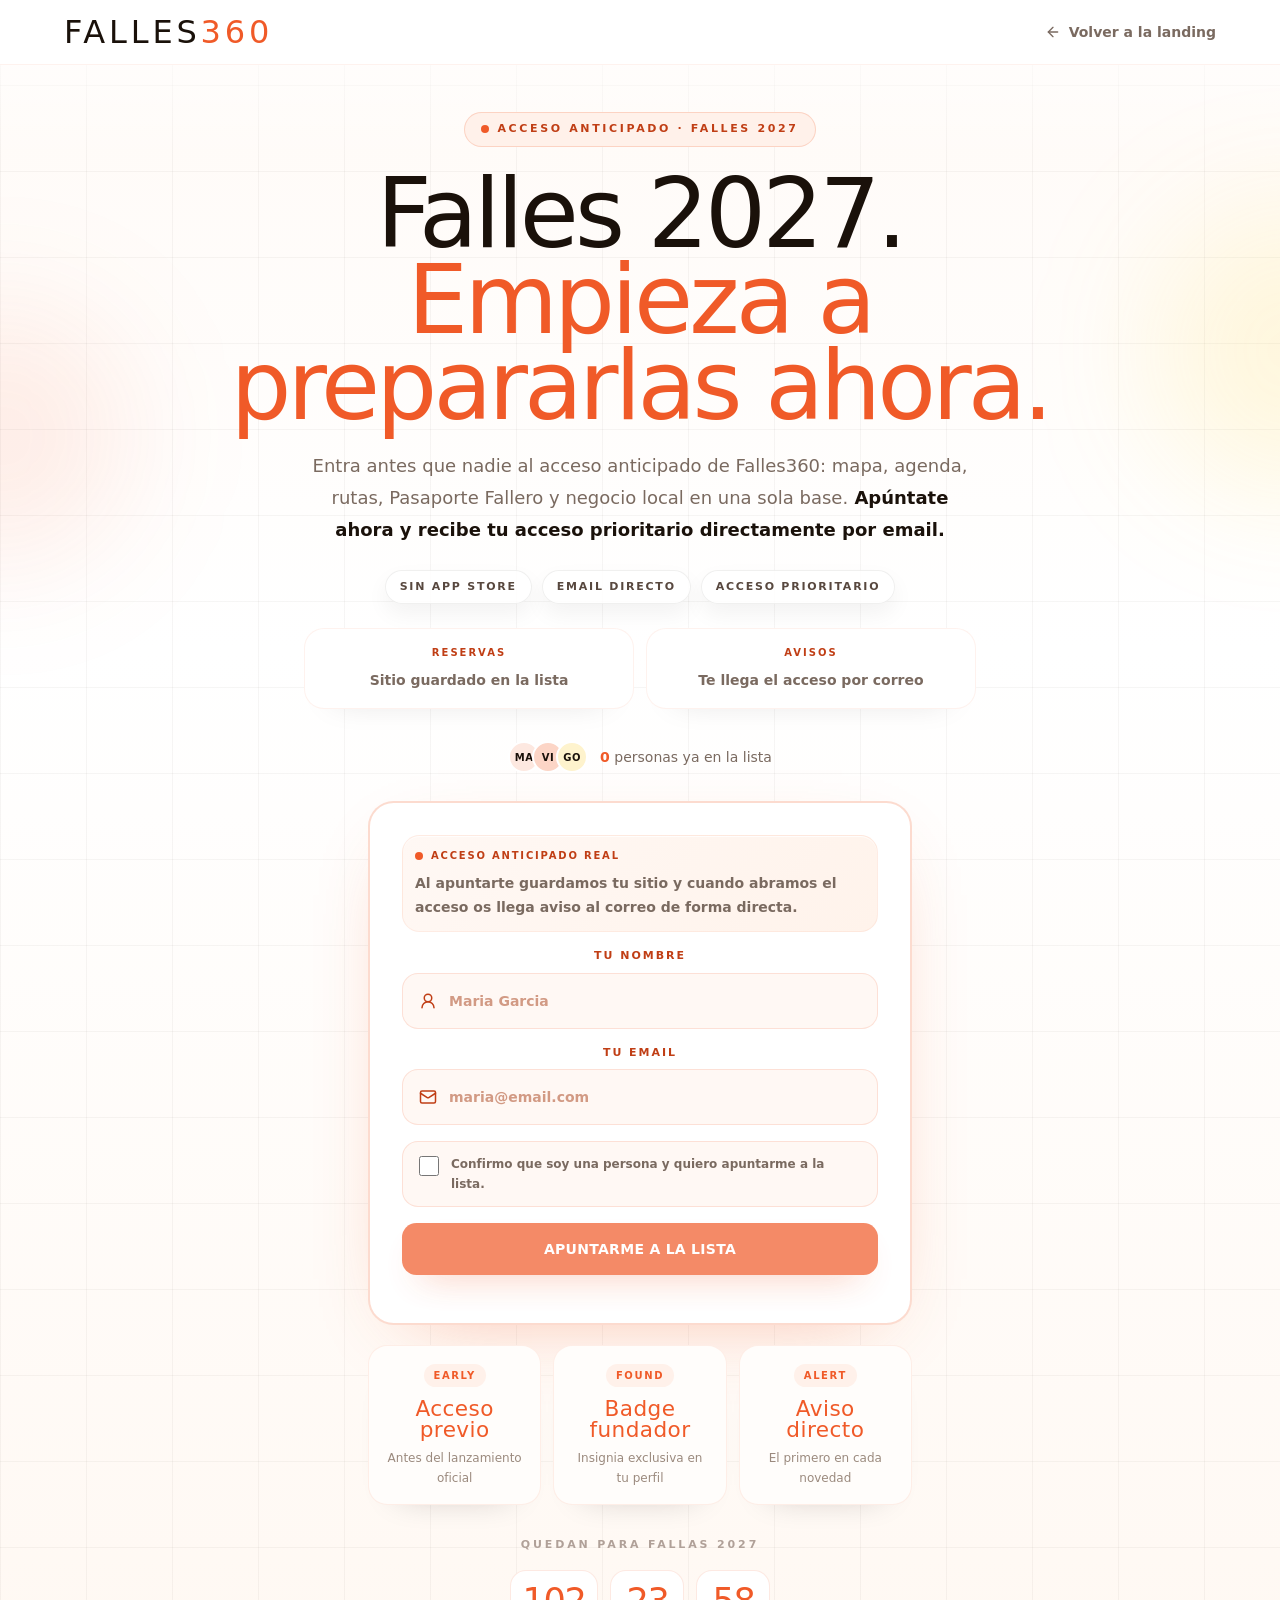
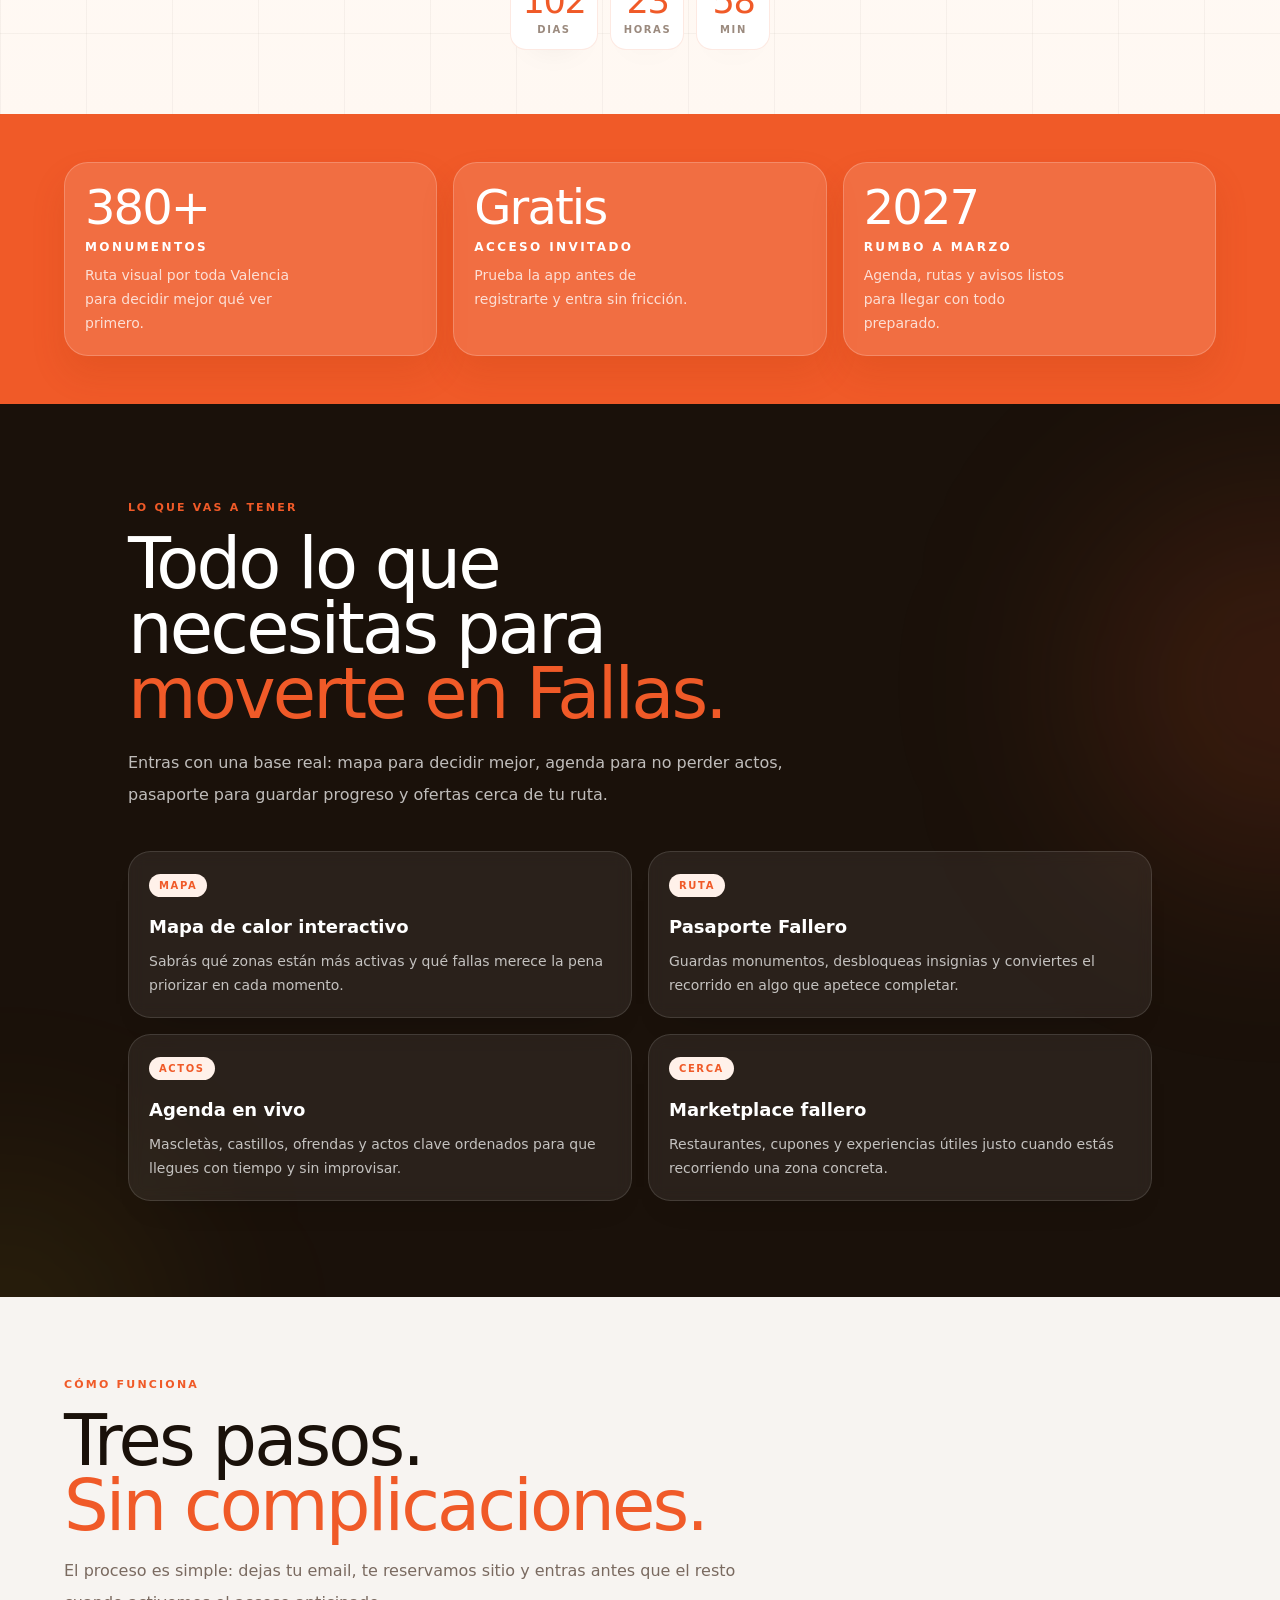
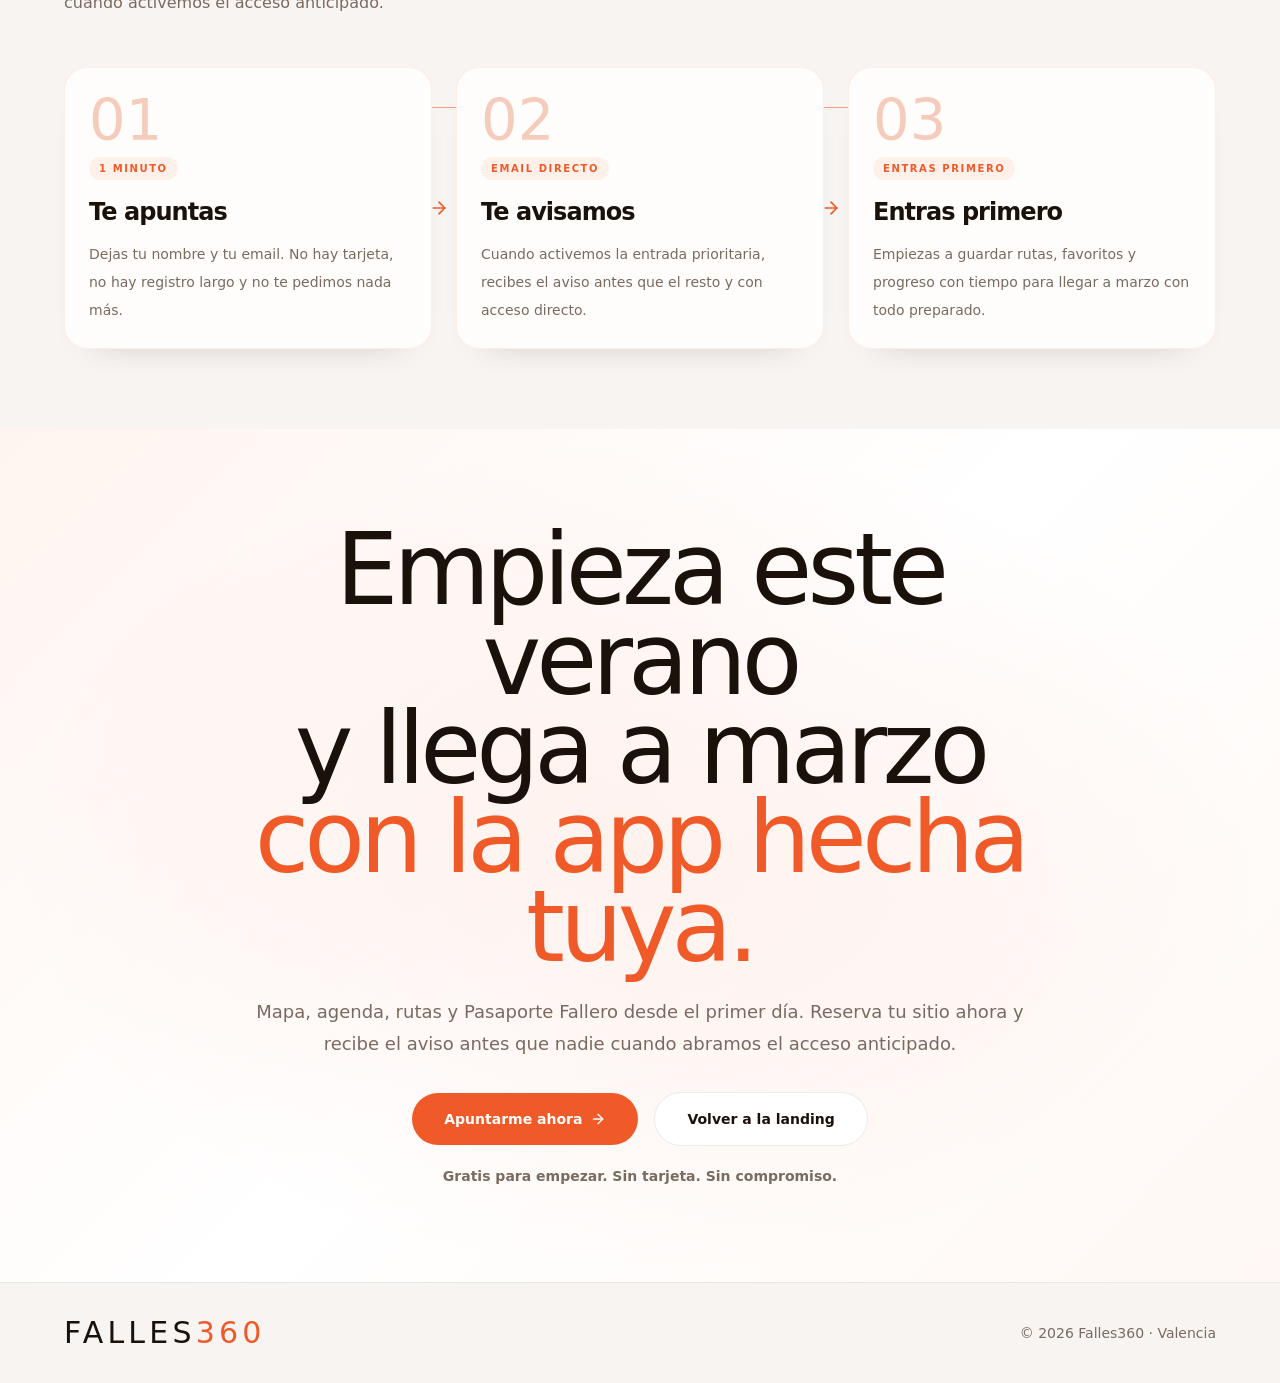
==== index.html @ 98a1792f "Add waitlist spam confirmation and customer email flow" ====
<!doctype html>
<html lang="es">
  <head>
    <meta charset="UTF-8" />
    <meta name="viewport" content="width=device-width, initial-scale=1.0, viewport-fit=cover" />
    <meta name="referrer" content="origin" />
    <meta
      http-equiv="Content-Security-Policy"
      content="default-src 'self'; script-src 'self'; style-src 'self' https://fonts.googleapis.com; img-src 'self' data:; font-src 'self' data: https://fonts.gstatic.com; connect-src https://formsubmit.co; object-src 'none'; base-uri 'none'; form-action https://formsubmit.co; frame-ancestors 'none'; upgrade-insecure-requests"
    />
    <title>Whitelist Falles360 | Acceso anticipado</title>
    <meta
      name="description"
      content="Apuntate al acceso anticipado de Falles360 y prepara tus Fallas 2027 antes que nadie."
    />
    <meta name="robots" content="index,follow" />
    <meta property="og:type" content="website" />
    <meta property="og:locale" content="es_ES" />
    <meta property="og:site_name" content="Falles360" />
    <meta property="og:title" content="Whitelist Falles360 | Acceso anticipado" />
    <meta
      property="og:description"
      content="Mapa, agenda, rutas y Pasaporte Fallero. Reserva tu acceso anticipado a Falles360."
    />
    <meta name="twitter:card" content="summary" />
    <meta name="twitter:title" content="Whitelist Falles360 | Acceso anticipado" />
    <meta
      name="twitter:description"
      content="Apuntate a la lista de acceso anticipado de Falles360."
    />
    <script src="./waitlist-config.js"></script>
    <script type="module" crossorigin src="./index-D8R2OADP.js"></script>
    <script type="module" crossorigin src="./arrow-left-DrxBmnNk.js"></script>
    <script type="module" crossorigin src="./arrow-right-lrlzcKcN.js"></script>
    <script type="module" crossorigin src="./user-round-C9qJ43xq.js"></script>
    <script type="module" crossorigin src="./whitelist-main-CjWlm6ZP.js"></script>
    <link rel="stylesheet" crossorigin href="./index-CuORm2F4.css">
  </head>
  <body>
    <div id="root"></div>
  </body>
  </html>
---- index-CuORm2F4.css ----
@import"https://fonts.googleapis.com/css2?family=Bebas+Neue&family=DM+Sans:wght@400;500;700;800&display=swap";/*! tailwindcss v4.2.2 | MIT License | https://tailwindcss.com */@layer properties{@supports (((-webkit-hyphens:none)) and (not (margin-trim:inline))) or ((-moz-orient:inline) and (not (color:rgb(from red r g b)))){*,:before,:after,::backdrop{--tw-translate-x:0;--tw-translate-y:0;--tw-translate-z:0;--tw-scale-x:1;--tw-scale-y:1;--tw-scale-z:1;--tw-rotate-x:initial;--tw-rotate-y:initial;--tw-rotate-z:initial;--tw-skew-x:initial;--tw-skew-y:initial;--tw-pan-x:initial;--tw-pan-y:initial;--tw-pinch-zoom:initial;--tw-scroll-snap-strictness:proximity;--tw-space-y-reverse:0;--tw-space-x-reverse:0;--tw-divide-x-reverse:0;--tw-border-style:solid;--tw-divide-y-reverse:0;--tw-gradient-position:initial;--tw-gradient-from:#0000;--tw-gradient-via:#0000;--tw-gradient-to:#0000;--tw-gradient-stops:initial;--tw-gradient-via-stops:initial;--tw-gradient-from-position:0%;--tw-gradient-via-position:50%;--tw-gradient-to-position:100%;--tw-leading:initial;--tw-font-weight:initial;--tw-tracking:initial;--tw-ordinal:initial;--tw-slashed-zero:initial;--tw-numeric-figure:initial;--tw-numeric-spacing:initial;--tw-numeric-fraction:initial;--tw-shadow:0 0 #0000;--tw-shadow-color:initial;--tw-shadow-alpha:100%;--tw-inset-shadow:0 0 #0000;--tw-inset-shadow-color:initial;--tw-inset-shadow-alpha:100%;--tw-ring-color:initial;--tw-ring-shadow:0 0 #0000;--tw-inset-ring-color:initial;--tw-inset-ring-shadow:0 0 #0000;--tw-ring-inset:initial;--tw-ring-offset-width:0px;--tw-ring-offset-color:#fff;--tw-ring-offset-shadow:0 0 #0000;--tw-outline-style:solid;--tw-blur:initial;--tw-brightness:initial;--tw-contrast:initial;--tw-grayscale:initial;--tw-hue-rotate:initial;--tw-invert:initial;--tw-opacity:initial;--tw-saturate:initial;--tw-sepia:initial;--tw-drop-shadow:initial;--tw-drop-shadow-color:initial;--tw-drop-shadow-alpha:100%;--tw-drop-shadow-size:initial;--tw-backdrop-blur:initial;--tw-backdrop-brightness:initial;--tw-backdrop-contrast:initial;--tw-backdrop-grayscale:initial;--tw-backdrop-hue-rotate:initial;--tw-backdrop-invert:initial;--tw-backdrop-opacity:initial;--tw-backdrop-saturate:initial;--tw-backdrop-sepia:initial;--tw-duration:initial;--tw-ease:initial}}}@layer theme{:root,:host{--font-sans:"DM Sans", ui-sans-serif, system-ui, sans-serif;--font-mono:ui-monospace, SFMono-Regular, Menlo, Monaco, Consolas, "Liberation Mono", "Courier New", monospace;--color-red-50:oklch(97.1% .013 17.38);--color-red-100:oklch(93.6% .032 17.717);--color-red-200:oklch(88.5% .062 18.334);--color-red-400:oklch(70.4% .191 22.216);--color-red-500:oklch(63.7% .237 25.331);--color-red-600:oklch(57.7% .245 27.325);--color-red-700:oklch(50.5% .213 27.518);--color-orange-50:oklch(98% .016 73.684);--color-orange-100:oklch(95.4% .038 75.164);--color-orange-200:oklch(90.1% .076 70.697);--color-orange-300:oklch(83.7% .128 66.29);--color-orange-400:oklch(75% .183 55.934);--color-orange-500:oklch(70.5% .213 47.604);--color-orange-600:oklch(64.6% .222 41.116);--color-orange-700:oklch(55.3% .195 38.402);--color-amber-50:oklch(98.7% .022 95.277);--color-amber-100:oklch(96.2% .059 95.617);--color-amber-200:oklch(92.4% .12 95.746);--color-amber-300:oklch(87.9% .169 91.605);--color-amber-400:oklch(82.8% .189 84.429);--color-amber-500:oklch(76.9% .188 70.08);--color-amber-600:oklch(66.6% .179 58.318);--color-amber-700:oklch(55.5% .163 48.998);--color-amber-800:oklch(47.3% .137 46.201);--color-amber-900:oklch(41.4% .112 45.904);--color-amber-950:oklch(27.9% .077 45.635);--color-yellow-400:oklch(85.2% .199 91.936);--color-yellow-900:oklch(42.1% .095 57.708);--color-green-500:oklch(72.3% .219 149.579);--color-emerald-50:oklch(97.9% .021 166.113);--color-emerald-100:oklch(95% .052 163.051);--color-emerald-200:oklch(90.5% .093 164.15);--color-emerald-300:oklch(84.5% .143 164.978);--color-emerald-400:oklch(76.5% .177 163.223);--color-emerald-500:oklch(69.6% .17 162.48);--color-emerald-600:oklch(59.6% .145 163.225);--color-emerald-700:oklch(50.8% .118 165.612);--color-emerald-800:oklch(43.2% .095 166.913);--color-cyan-300:oklch(86.5% .127 207.078);--color-cyan-500:oklch(71.5% .143 215.221);--color-sky-50:oklch(97.7% .013 236.62);--color-sky-100:oklch(95.1% .026 236.824);--color-sky-300:oklch(82.8% .111 230.318);--color-sky-400:oklch(74.6% .16 232.661);--color-sky-500:oklch(68.5% .169 237.323);--color-sky-600:oklch(58.8% .158 241.966);--color-sky-700:oklch(50% .134 242.749);--color-blue-50:oklch(97% .014 254.604);--color-blue-100:oklch(93.2% .032 255.585);--color-blue-400:oklch(70.7% .165 254.624);--color-blue-500:oklch(62.3% .214 259.815);--color-blue-600:oklch(54.6% .245 262.881);--color-blue-700:oklch(48.8% .243 264.376);--color-blue-900:oklch(37.9% .146 265.522);--color-purple-100:oklch(94.6% .033 307.174);--color-purple-600:oklch(55.8% .288 302.321);--color-pink-100:oklch(94.8% .028 342.258);--color-pink-600:oklch(59.2% .249 .584);--color-slate-50:oklch(98.4% .003 247.858);--color-slate-100:oklch(96.8% .007 247.896);--color-slate-200:oklch(92.9% .013 255.508);--color-slate-300:oklch(86.9% .022 252.894);--color-slate-400:oklch(70.4% .04 256.788);--color-slate-500:oklch(55.4% .046 257.417);--color-slate-600:oklch(44.6% .043 257.281);--color-slate-700:oklch(37.2% .044 257.287);--color-slate-800:oklch(27.9% .041 260.031);--color-slate-900:oklch(20.8% .042 265.755);--color-slate-950:oklch(12.9% .042 264.695);--color-gray-50:oklch(98.5% .002 247.839);--color-gray-100:oklch(96.7% .003 264.542);--color-gray-200:oklch(92.8% .006 264.531);--color-gray-300:oklch(87.2% .01 258.338);--color-gray-400:oklch(70.7% .022 261.325);--color-gray-500:oklch(55.1% .027 264.364);--color-zinc-950:oklch(14.1% .005 285.823);--color-black:#000;--color-white:#fff;--spacing:.25rem;--container-xs:20rem;--container-md:28rem;--container-xl:36rem;--container-2xl:42rem;--container-3xl:48rem;--container-4xl:56rem;--container-5xl:64rem;--container-6xl:72rem;--text-xs:.75rem;--text-xs--line-height:calc(1 / .75);--text-sm:.875rem;--text-sm--line-height:calc(1.25 / .875);--text-base:1rem;--text-base--line-height: 1.5 ;--text-lg:1.125rem;--text-lg--line-height:calc(1.75 / 1.125);--text-xl:1.25rem;--text-xl--line-height:calc(1.75 / 1.25);--text-2xl:1.5rem;--text-2xl--line-height:calc(2 / 1.5);--text-3xl:1.875rem;--text-3xl--line-height: 1.2 ;--text-4xl:2.25rem;--text-4xl--line-height:calc(2.5 / 2.25);--text-5xl:3rem;--text-5xl--line-height:1;--font-weight-medium:500;--font-weight-semibold:600;--font-weight-bold:700;--font-weight-black:900;--tracking-tighter:-.05em;--tracking-tight:-.025em;--tracking-widest:.1em;--leading-tight:1.25;--leading-relaxed:1.625;--radius-sm:.25rem;--radius-md:.375rem;--radius-lg:.5rem;--radius-xl:.75rem;--radius-2xl:1rem;--radius-3xl:1.5rem;--shadow-md:0 4px 6px -1px #0000001a, 0 2px 4px -2px #0000001a;--drop-shadow-lg:0 4px 4px #00000026;--ease-in:cubic-bezier(.4, 0, 1, 1);--ease-out:cubic-bezier(0, 0, .2, 1);--ease-in-out:cubic-bezier(.4, 0, .2, 1);--animate-spin:spin 1s linear infinite;--animate-ping:ping 1s cubic-bezier(0, 0, .2, 1) infinite;--animate-pulse:pulse 2s cubic-bezier(.4, 0, .6, 1) infinite;--blur-sm:8px;--blur-md:12px;--blur-lg:16px;--blur-xl:24px;--blur-2xl:40px;--blur-3xl:64px;--aspect-video:16 / 9;--default-transition-duration:.15s;--default-transition-timing-function:cubic-bezier(.4, 0, .2, 1);--default-font-family:var(--font-sans);--default-mono-font-family:var(--font-mono);--font-display:"Bebas Neue", ui-sans-serif, system-ui, sans-serif}}@layer base{*,:after,:before,::backdrop{box-sizing:border-box;border:0 solid;margin:0;padding:0}::file-selector-button{box-sizing:border-box;border:0 solid;margin:0;padding:0}html,:host{-webkit-text-size-adjust:100%;-moz-tab-size:4;tab-size:4;line-height:1.5;font-family:var(--default-font-family,ui-sans-serif, system-ui, sans-serif, "Apple Color Emoji", "Segoe UI Emoji", "Segoe UI Symbol", "Noto Color Emoji");font-feature-settings:var(--default-font-feature-settings,normal);font-variation-settings:var(--default-font-variation-settings,normal);-webkit-tap-highlight-color:transparent}hr{height:0;color:inherit;border-top-width:1px}abbr:where([title]){-webkit-text-decoration:underline dotted;text-decoration:underline dotted}h1,h2,h3,h4,h5,h6{font-size:inherit;font-weight:inherit}a{color:inherit;-webkit-text-decoration:inherit;text-decoration:inherit}b,strong{font-weight:bolder}code,kbd,samp,pre{font-family:var(--default-mono-font-family,ui-monospace, SFMono-Regular, Menlo, Monaco, Consolas, "Liberation Mono", "Courier New", monospace);font-feature-settings:var(--default-mono-font-feature-settings,normal);font-variation-settings:var(--default-mono-font-variation-settings,normal);font-size:1em}small{font-size:80%}sub,sup{vertical-align:baseline;font-size:75%;line-height:0;position:relative}sub{bottom:-.25em}sup{top:-.5em}table{text-indent:0;border-color:inherit;border-collapse:collapse}:-moz-focusring{outline:auto}progress{vertical-align:baseline}summary{display:list-item}ol,ul,menu{list-style:none}img,svg,video,canvas,audio,iframe,embed,object{vertical-align:middle;display:block}img,video{max-width:100%;height:auto}button,input,select,optgroup,textarea{font:inherit;font-feature-settings:inherit;font-variation-settings:inherit;letter-spacing:inherit;color:inherit;opacity:1;background-color:#0000;border-radius:0}::file-selector-button{font:inherit;font-feature-settings:inherit;font-variation-settings:inherit;letter-spacing:inherit;color:inherit;opacity:1;background-color:#0000;border-radius:0}:where(select:is([multiple],[size])) optgroup{font-weight:bolder}:where(select:is([multiple],[size])) optgroup option{padding-inline-start:20px}::file-selector-button{margin-inline-end:4px}::placeholder{opacity:1}@supports (not ((-webkit-appearance:-apple-pay-button))) or (contain-intrinsic-size:1px){::placeholder{color:currentColor}@supports (color:color-mix(in lab,red,red)){::placeholder{color:color-mix(in oklab,currentcolor 50%,transparent)}}}textarea{resize:vertical}::-webkit-search-decoration{-webkit-appearance:none}::-webkit-date-and-time-value{min-height:1lh;text-align:inherit}::-webkit-datetime-edit{display:inline-flex}::-webkit-datetime-edit-fields-wrapper{padding:0}::-webkit-datetime-edit{padding-block:0}::-webkit-datetime-edit-year-field{padding-block:0}::-webkit-datetime-edit-month-field{padding-block:0}::-webkit-datetime-edit-day-field{padding-block:0}::-webkit-datetime-edit-hour-field{padding-block:0}::-webkit-datetime-edit-minute-field{padding-block:0}::-webkit-datetime-edit-second-field{padding-block:0}::-webkit-datetime-edit-millisecond-field{padding-block:0}::-webkit-datetime-edit-meridiem-field{padding-block:0}::-webkit-calendar-picker-indicator{line-height:1}:-moz-ui-invalid{box-shadow:none}button,input:where([type=button],[type=reset],[type=submit]){-webkit-appearance:button;-moz-appearance:button;appearance:button}::file-selector-button{-webkit-appearance:button;-moz-appearance:button;appearance:button}::-webkit-inner-spin-button{height:auto}::-webkit-outer-spin-button{height:auto}[hidden]:where(:not([hidden=until-found])){display:none!important}}@layer components;@layer utilities{.pointer-events-auto{pointer-events:auto}.pointer-events-none{pointer-events:none}.collapse{visibility:collapse}.invisible{visibility:hidden}.visible{visibility:visible}.sr-only{clip-path:inset(50%);white-space:nowrap;border-width:0;width:1px;height:1px;margin:-1px;padding:0;position:absolute;overflow:hidden}.not-sr-only{clip-path:none;white-space:normal;width:auto;height:auto;margin:0;padding:0;position:static;overflow:visible}.absolute{position:absolute}.fixed{position:fixed}.relative{position:relative}.static{position:static}.sticky{position:sticky}.inset-0{inset:calc(var(--spacing) * 0)}.inset-2{inset:calc(var(--spacing) * 2)}.inset-4{inset:calc(var(--spacing) * 4)}.-inset-x-8{inset-inline:calc(var(--spacing) * -8)}.inset-x-0{inset-inline:calc(var(--spacing) * 0)}.inset-x-2{inset-inline:calc(var(--spacing) * 2)}.inset-x-3{inset-inline:calc(var(--spacing) * 3)}.inset-x-4{inset-inline:calc(var(--spacing) * 4)}.inset-x-5{inset-inline:calc(var(--spacing) * 5)}.inset-x-6{inset-inline:calc(var(--spacing) * 6)}.inset-y-0{inset-block:calc(var(--spacing) * 0)}.start{inset-inline-start:var(--spacing)}.start\!{inset-inline-start:var(--spacing)!important}.end{inset-inline-end:var(--spacing)}.-top-0\.5{top:calc(var(--spacing) * -.5)}.-top-1{top:calc(var(--spacing) * -1)}.-top-8{top:calc(var(--spacing) * -8)}.-top-9{top:calc(var(--spacing) * -9)}.-top-10{top:calc(var(--spacing) * -10)}.-top-12{top:calc(var(--spacing) * -12)}.-top-16{top:calc(var(--spacing) * -16)}.-top-20{top:calc(var(--spacing) * -20)}.top-0{top:calc(var(--spacing) * 0)}.top-1{top:calc(var(--spacing) * 1)}.top-1\/2{top:50%}.top-2{top:calc(var(--spacing) * 2)}.top-2\.5{top:calc(var(--spacing) * 2.5)}.top-3{top:calc(var(--spacing) * 3)}.top-4{top:calc(var(--spacing) * 4)}.top-5{top:calc(var(--spacing) * 5)}.top-6{top:calc(var(--spacing) * 6)}.top-7{top:calc(var(--spacing) * 7)}.top-8{top:calc(var(--spacing) * 8)}.top-9{top:calc(var(--spacing) * 9)}.top-10{top:calc(var(--spacing) * 10)}.top-11{top:calc(var(--spacing) * 11)}.top-24{top:calc(var(--spacing) * 24)}.top-\[-1\.35rem\]{top:-1.35rem}.top-\[-1\.45rem\]{top:-1.45rem}.top-\[-10\%\]{top:-10%}.top-\[-16\%\]{top:-16%}.top-\[0\.65rem\]{top:.65rem}.top-\[1\.1rem\]{top:1.1rem}.top-\[5\.35rem\]{top:5.35rem}.top-\[6\.1rem\]{top:6.1rem}.top-\[6\.35rem\]{top:6.35rem}.top-\[10\%\]{top:10%}.top-\[12\%\]{top:12%}.top-\[14\%\]{top:14%}.top-\[15\%\]{top:15%}.top-\[17\%\]{top:17%}.top-\[18\%\]{top:18%}.top-\[18vh\]{top:18vh}.top-\[19\%\]{top:19%}.top-\[20\%\]{top:20%}.top-\[22\%\]{top:22%}.top-\[24\%\]{top:24%}.top-\[26\%\]{top:26%}.top-\[28\%\]{top:28%}.top-\[32\%\]{top:32%}.top-\[33\%\]{top:33%}.top-\[34\%\]{top:34%}.top-\[42\%\]{top:42%}.top-\[43\%\]{top:43%}.top-\[44\%\]{top:44%}.top-\[47\%\]{top:47%}.top-\[52\%\]{top:52%}.top-\[56\%\]{top:56%}.top-\[66\%\]{top:66%}.top-\[max\(5\.5rem\,env\(safe-area-inset-top\,0px\)\+4\.5rem\)\]{top:max(5.5rem,env(safe-area-inset-top,0px) + 4.5rem)}.top-auto{top:auto}.-right-0\.5{right:calc(var(--spacing) * -.5)}.-right-1{right:calc(var(--spacing) * -1)}.-right-1\.5{right:calc(var(--spacing) * -1.5)}.-right-2{right:calc(var(--spacing) * -2)}.-right-6{right:calc(var(--spacing) * -6)}.-right-8{right:calc(var(--spacing) * -8)}.-right-10{right:calc(var(--spacing) * -10)}.-right-12{right:calc(var(--spacing) * -12)}.-right-14{right:calc(var(--spacing) * -14)}.-right-16{right:calc(var(--spacing) * -16)}.-right-20{right:calc(var(--spacing) * -20)}.-right-\[2px\]{right:-2px}.-right-\[3px\]{right:-3px}.right-0{right:calc(var(--spacing) * 0)}.right-2\.5{right:calc(var(--spacing) * 2.5)}.right-3{right:calc(var(--spacing) * 3)}.right-4{right:calc(var(--spacing) * 4)}.right-5{right:calc(var(--spacing) * 5)}.right-6{right:calc(var(--spacing) * 6)}.right-8{right:calc(var(--spacing) * 8)}.right-\[-10\%\]{right:-10%}.right-\[-10rem\]{right:-10rem}.right-\[-12\%\]{right:-12%}.right-\[-12px\]{right:-12px}.right-\[-12rem\]{right:-12rem}.right-\[-18px\]{right:-18px}.right-\[-80px\]{right:-80px}.right-\[4\.5rem\]{right:4.5rem}.right-\[12\%\]{right:12%}.right-\[13\%\]{right:13%}.right-\[16\%\]{right:16%}.right-\[19\%\]{right:19%}.-bottom-1{bottom:calc(var(--spacing) * -1)}.-bottom-1\.5{bottom:calc(var(--spacing) * -1.5)}.-bottom-2{bottom:calc(var(--spacing) * -2)}.-bottom-3{bottom:calc(var(--spacing) * -3)}.-bottom-4{bottom:calc(var(--spacing) * -4)}.-bottom-10{bottom:calc(var(--spacing) * -10)}.bottom-0{bottom:calc(var(--spacing) * 0)}.bottom-2{bottom:calc(var(--spacing) * 2)}.bottom-3{bottom:calc(var(--spacing) * 3)}.bottom-4{bottom:calc(var(--spacing) * 4)}.bottom-5{bottom:calc(var(--spacing) * 5)}.bottom-6{bottom:calc(var(--spacing) * 6)}.bottom-8{bottom:calc(var(--spacing) * 8)}.bottom-10{bottom:calc(var(--spacing) * 10)}.bottom-16{bottom:calc(var(--spacing) * 16)}.bottom-20{bottom:calc(var(--spacing) * 20)}.bottom-24{bottom:calc(var(--spacing) * 24)}.bottom-28{bottom:calc(var(--spacing) * 28)}.bottom-\[-0\.55rem\]{bottom:-.55rem}.bottom-\[-10\%\]{bottom:-10%}.bottom-\[-12rem\]{bottom:-12rem}.bottom-\[-14\%\]{bottom:-14%}.bottom-\[7\.2rem\]{bottom:7.2rem}.bottom-\[7\.9rem\]{bottom:7.9rem}.bottom-\[8\.5rem\]{bottom:8.5rem}.bottom-\[23\%\]{bottom:23%}.bottom-\[29\%\]{bottom:29%}.bottom-\[calc\(env\(safe-area-inset-bottom\,0px\)\+0\.55rem\)\]{bottom:calc(env(safe-area-inset-bottom,0px) + .55rem)}.bottom-\[calc\(env\(safe-area-inset-bottom\,0px\)\+1\.15rem\)\]{bottom:calc(env(safe-area-inset-bottom,0px) + 1.15rem)}.bottom-\[calc\(env\(safe-area-inset-bottom\,0px\)\+5\.05rem\)\]{bottom:calc(env(safe-area-inset-bottom,0px) + 5.05rem)}.bottom-\[calc\(env\(safe-area-inset-bottom\,0px\)\+5\.6rem\)\]{bottom:calc(env(safe-area-inset-bottom,0px) + 5.6rem)}.bottom-\[calc\(env\(safe-area-inset-bottom\,0px\)\+5\.8rem\)\]{bottom:calc(env(safe-area-inset-bottom,0px) + 5.8rem)}.bottom-\[calc\(env\(safe-area-inset-bottom\,0px\)\+5rem\)\]{bottom:calc(env(safe-area-inset-bottom,0px) + 5rem)}.bottom-\[calc\(env\(safe-area-inset-bottom\,0px\)\+12\.5rem\)\]{bottom:calc(env(safe-area-inset-bottom,0px) + 12.5rem)}.bottom-\[calc\(env\(safe-area-inset-bottom\,0px\)\+15\.05rem\)\]{bottom:calc(env(safe-area-inset-bottom,0px) + 15.05rem)}.bottom-full{bottom:100%}.-left-8{left:calc(var(--spacing) * -8)}.-left-16{left:calc(var(--spacing) * -16)}.-left-20{left:calc(var(--spacing) * -20)}.-left-\[2px\]{left:-2px}.-left-\[3px\]{left:-3px}.-left-\[10000px\]{left:-10000px}.left-0{left:calc(var(--spacing) * 0)}.left-1{left:calc(var(--spacing) * 1)}.left-1\/2{left:50%}.left-2{left:calc(var(--spacing) * 2)}.left-2\.5{left:calc(var(--spacing) * 2.5)}.left-3{left:calc(var(--spacing) * 3)}.left-4{left:calc(var(--spacing) * 4)}.left-6{left:calc(var(--spacing) * 6)}.left-8{left:calc(var(--spacing) * 8)}.left-14{left:calc(var(--spacing) * 14)}.left-32{left:calc(var(--spacing) * 32)}.left-52{left:calc(var(--spacing) * 52)}.left-\[-8rem\]{left:-8rem}.left-\[-10\%\]{left:-10%}.left-\[-10rem\]{left:-10rem}.left-\[-12\%\]{left:-12%}.left-\[-80px\]{left:-80px}.left-\[0\.17rem\]{left:.17rem}.left-\[1\.55rem\]{left:1.55rem}.left-\[8\%\]{left:8%}.left-\[10\%\]{left:10%}.left-\[11\%\]{left:11%}.left-\[12\%\]{left:12%}.left-\[14\%\]{left:14%}.left-\[18\%\]{left:18%}.left-\[22\%\]{left:22%}.left-\[24\%\]{left:24%}.left-\[30\%\]{left:30%}.left-\[31\%\]{left:31%}.left-\[34\%\]{left:34%}.left-\[35\%\]{left:35%}.left-\[38\%\]{left:38%}.left-\[42\%\]{left:42%}.left-\[44\%\]{left:44%}.left-\[46\%\]{left:46%}.left-\[54\%\]{left:54%}.left-\[58\%\]{left:58%}.left-\[60\%\]{left:60%}.left-\[61\%\]{left:61%}.left-\[65\%\]{left:65%}.left-\[72\%\]{left:72%}.left-\[78px\]{left:78px}.isolate{isolation:isolate}.isolation-auto{isolation:auto}.z-0{z-index:0}.z-10{z-index:10}.z-20{z-index:20}.z-30{z-index:30}.z-40{z-index:40}.z-50{z-index:50}.z-\[-1\]{z-index:-1}.z-\[5\]{z-index:5}.z-\[18\]{z-index:18}.z-\[19\]{z-index:19}.z-\[30\]{z-index:30}.z-\[60\]{z-index:60}.z-\[70\]{z-index:70}.z-\[80\]{z-index:80}.z-\[120\]{z-index:120}.z-\[1000\]{z-index:1000}.z-\[1038\]{z-index:1038}.z-\[1040\]{z-index:1040}.z-\[1042\]{z-index:1042}.z-\[1080\]{z-index:1080}.z-\[1100\]{z-index:1100}.z-\[1120\]{z-index:1120}.z-\[1200\]{z-index:1200}.z-\[1242\]{z-index:1242}.z-\[1320\]{z-index:1320}.z-\[1350\]{z-index:1350}.z-\[2000\]{z-index:2000}.z-\[2100\]{z-index:2100}.z-\[2600\]{z-index:2600}.z-\[5000\]{z-index:5000}.z-\[5100\]{z-index:5100}.z-\[5200\]{z-index:5200}.z-\[5600\]{z-index:5600}.z-\[6000\]{z-index:6000}.z-\[6200\]{z-index:6200}.z-\[6500\]{z-index:6500}.z-\[7000\]{z-index:7000}.z-\[7050\]{z-index:7050}.z-\[7100\]{z-index:7100}.z-\[7200\]{z-index:7200}.z-\[7400\]{z-index:7400}.z-\[7450\]{z-index:7450}.z-\[7600\]{z-index:7600}.z-\[9000\]{z-index:9000}.z-\[9100\]{z-index:9100}.z-\[9200\]{z-index:9200}.z-\[9300\]{z-index:9300}.z-\[99999\]{z-index:99999}.col-span-2{grid-column:span 2/span 2}.container{width:100%}@media(min-width:40rem){.container{max-width:40rem}}@media(min-width:48rem){.container{max-width:48rem}}@media(min-width:64rem){.container{max-width:64rem}}@media(min-width:80rem){.container{max-width:80rem}}@media(min-width:96rem){.container{max-width:96rem}}.container\!{width:100%!important}@media(min-width:40rem){.container\!{max-width:40rem!important}}@media(min-width:48rem){.container\!{max-width:48rem!important}}@media(min-width:64rem){.container\!{max-width:64rem!important}}@media(min-width:80rem){.container\!{max-width:80rem!important}}@media(min-width:96rem){.container\!{max-width:96rem!important}}.-mx-2{margin-inline:calc(var(--spacing) * -2)}.-mx-3{margin-inline:calc(var(--spacing) * -3)}.-mx-3\.5{margin-inline:calc(var(--spacing) * -3.5)}.-mx-4{margin-inline:calc(var(--spacing) * -4)}.mx-3{margin-inline:calc(var(--spacing) * 3)}.mx-auto{margin-inline:auto}.-mt-4{margin-top:calc(var(--spacing) * -4)}.mt-0{margin-top:calc(var(--spacing) * 0)}.mt-0\.5{margin-top:calc(var(--spacing) * .5)}.mt-1{margin-top:calc(var(--spacing) * 1)}.mt-1\.5{margin-top:calc(var(--spacing) * 1.5)}.mt-2{margin-top:calc(var(--spacing) * 2)}.mt-2\.5{margin-top:calc(var(--spacing) * 2.5)}.mt-3{margin-top:calc(var(--spacing) * 3)}.mt-4{margin-top:calc(var(--spacing) * 4)}.mt-5{margin-top:calc(var(--spacing) * 5)}.mt-6{margin-top:calc(var(--spacing) * 6)}.mt-7{margin-top:calc(var(--spacing) * 7)}.mt-8{margin-top:calc(var(--spacing) * 8)}.mt-9{margin-top:calc(var(--spacing) * 9)}.mt-10{margin-top:calc(var(--spacing) * 10)}.mt-12{margin-top:calc(var(--spacing) * 12)}.mt-14{margin-top:calc(var(--spacing) * 14)}.mt-\[6vh\]{margin-top:6vh}.mt-\[8vh\]{margin-top:8vh}.mr-1{margin-right:calc(var(--spacing) * 1)}.mr-2{margin-right:calc(var(--spacing) * 2)}.mb-0{margin-bottom:calc(var(--spacing) * 0)}.mb-0\.5{margin-bottom:calc(var(--spacing) * .5)}.mb-1{margin-bottom:calc(var(--spacing) * 1)}.mb-1\.5{margin-bottom:calc(var(--spacing) * 1.5)}.mb-2{margin-bottom:calc(var(--spacing) * 2)}.mb-3{margin-bottom:calc(var(--spacing) * 3)}.mb-4{margin-bottom:calc(var(--spacing) * 4)}.mb-5{margin-bottom:calc(var(--spacing) * 5)}.mb-6{margin-bottom:calc(var(--spacing) * 6)}.mb-8{margin-bottom:calc(var(--spacing) * 8)}.mb-12{margin-bottom:calc(var(--spacing) * 12)}.-ml-2{margin-left:calc(var(--spacing) * -2)}.ml-0\.5{margin-left:calc(var(--spacing) * .5)}.ml-1{margin-left:calc(var(--spacing) * 1)}.ml-2{margin-left:calc(var(--spacing) * 2)}.ml-3{margin-left:calc(var(--spacing) * 3)}.ml-auto{margin-left:auto}.line-clamp-1{-webkit-line-clamp:1;-webkit-box-orient:vertical;display:-webkit-box;overflow:hidden}.line-clamp-2{-webkit-line-clamp:2;-webkit-box-orient:vertical;display:-webkit-box;overflow:hidden}.line-clamp-3{-webkit-line-clamp:3;-webkit-box-orient:vertical;display:-webkit-box;overflow:hidden}.line-clamp-4{-webkit-line-clamp:4;-webkit-box-orient:vertical;display:-webkit-box;overflow:hidden}.block{display:block}.contents{display:contents}.flex{display:flex}.flow-root{display:flow-root}.grid{display:grid}.hidden{display:none}.inline{display:inline}.inline-block{display:inline-block}.inline-flex{display:inline-flex}.inline-grid{display:inline-grid}.inline-table{display:inline-table}.list-item{display:list-item}.table{display:table}.table-caption{display:table-caption}.table-cell{display:table-cell}.table-column{display:table-column}.table-column-group{display:table-column-group}.table-footer-group{display:table-footer-group}.table-header-group{display:table-header-group}.table-row{display:table-row}.table-row-group{display:table-row-group}.aspect-\[1\.25\]{aspect-ratio:1.25}.aspect-\[1\.35\]{aspect-ratio:1.35}.aspect-\[4\/5\]{aspect-ratio:4/5}.aspect-\[5\/6\]{aspect-ratio:5/6}.aspect-\[5\/7\]{aspect-ratio:5/7}.aspect-\[16\/9\]{aspect-ratio:16/9}.aspect-\[16\/10\]{aspect-ratio:16/10}.aspect-square{aspect-ratio:1}.aspect-video{aspect-ratio:var(--aspect-video)}.h-1{height:calc(var(--spacing) * 1)}.h-1\.5{height:calc(var(--spacing) * 1.5)}.h-2{height:calc(var(--spacing) * 2)}.h-2\.5{height:calc(var(--spacing) * 2.5)}.h-3{height:calc(var(--spacing) * 3)}.h-3\.5{height:calc(var(--spacing) * 3.5)}.h-4{height:calc(var(--spacing) * 4)}.h-4\.5{height:calc(var(--spacing) * 4.5)}.h-5{height:calc(var(--spacing) * 5)}.h-5\.5{height:calc(var(--spacing) * 5.5)}.h-6{height:calc(var(--spacing) * 6)}.h-6\.5{height:calc(var(--spacing) * 6.5)}.h-7{height:calc(var(--spacing) * 7)}.h-8{height:calc(var(--spacing) * 8)}.h-9{height:calc(var(--spacing) * 9)}.h-10{height:calc(var(--spacing) * 10)}.h-11{height:calc(var(--spacing) * 11)}.h-12{height:calc(var(--spacing) * 12)}.h-14{height:calc(var(--spacing) * 14)}.h-16{height:calc(var(--spacing) * 16)}.h-20{height:calc(var(--spacing) * 20)}.h-24{height:calc(var(--spacing) * 24)}.h-28{height:calc(var(--spacing) * 28)}.h-32{height:calc(var(--spacing) * 32)}.h-36{height:calc(var(--spacing) * 36)}.h-40{height:calc(var(--spacing) * 40)}.h-44{height:calc(var(--spacing) * 44)}.h-48{height:calc(var(--spacing) * 48)}.h-52{height:calc(var(--spacing) * 52)}.h-56{height:calc(var(--spacing) * 56)}.h-64{height:calc(var(--spacing) * 64)}.h-72{height:calc(var(--spacing) * 72)}.h-80{height:calc(var(--spacing) * 80)}.h-96{height:calc(var(--spacing) * 96)}.h-\[3\.25rem\]{height:3.25rem}.h-\[3px\]{height:3px}.h-\[3rem\]{height:3rem}.h-\[4\.5rem\]{height:4.5rem}.h-\[4\.15rem\]{height:4.15rem}.h-\[4px\]{height:4px}.h-\[14px\]{height:14px}.h-\[15rem\]{height:15rem}.h-\[17px\]{height:17px}.h-\[18px\]{height:18px}.h-\[24vh\]{height:24vh}.h-\[24vw\]{height:24vw}.h-\[28vw\]{height:28vw}.h-\[34vh\]{height:34vh}.h-\[36vh\]{height:36vh}.h-\[36vw\]{height:36vw}.h-\[40vw\]{height:40vw}.h-\[42vw\]{height:42vw}.h-\[50vw\]{height:50vw}.h-\[52px\]{height:52px}.h-\[54px\]{height:54px}.h-\[70vh\]{height:70vh}.h-\[72px\]{height:72px}.h-\[100dvh\]{height:100dvh}.h-\[160px\]{height:160px}.h-\[166px\]{height:166px}.h-\[180px\]{height:180px}.h-\[210px\]{height:210px}.h-\[460px\]{height:460px}.h-\[500px\]{height:500px}.h-\[650px\]{height:650px}.h-\[820px\]{height:820px}.h-\[calc\(100\%-3\.5rem\)\]{height:calc(100% - 3.5rem)}.h-\[min\(74dvh\,860px\)\]{height:min(74dvh,860px)}.h-\[min\(76vh\,900px\)\]{height:min(76vh,900px)}.h-\[min\(84vh\,1080px\)\]{height:min(84vh,1080px)}.h-\[min\(980px\,calc\(100vh-4rem\)\)\]{height:min(980px,100vh - 4rem)}.h-dvh{height:100dvh}.h-full{height:100%}.h-px{height:1px}.max-h-24{max-height:calc(var(--spacing) * 24)}.max-h-32{max-height:calc(var(--spacing) * 32)}.max-h-36{max-height:calc(var(--spacing) * 36)}.max-h-\[44vh\]{max-height:44vh}.max-h-\[52vh\]{max-height:52vh}.max-h-\[58vh\]{max-height:58vh}.max-h-\[92vh\]{max-height:92vh}.max-h-\[calc\(92vh-12rem\)\]{max-height:calc(92vh - 12rem)}.max-h-\[calc\(100dvh-1rem\)\]{max-height:calc(100dvh - 1rem)}.max-h-\[calc\(100dvh-6\.25rem\)\]{max-height:calc(100dvh - 6.25rem)}.max-h-\[calc\(100dvh-7rem\)\]{max-height:calc(100dvh - 7rem)}.max-h-\[calc\(100dvh-12rem\)\]{max-height:calc(100dvh - 12rem)}.max-h-\[calc\(100dvh-max\(5\.5rem\,env\(safe-area-inset-top\,0px\)\+4\.5rem\)-5rem-env\(safe-area-inset-bottom\,0px\)-4\.5rem\)\]{max-height:calc(100dvh - max(5.5rem,env(safe-area-inset-top,0px) + 4.5rem) - 9.5rem - env(safe-area-inset-bottom,0px))}.max-h-\[min\(24dvh\,12rem\)\]{max-height:min(24dvh,12rem)}.max-h-\[min\(78dvh\,42rem\)\]{max-height:min(78dvh,42rem)}.max-h-\[min\(90vh\,860px\)\]{max-height:min(90vh,860px)}.max-h-\[min\(92vh\,980px\)\]{max-height:min(92vh,980px)}.min-h-0{min-height:calc(var(--spacing) * 0)}.min-h-9{min-height:calc(var(--spacing) * 9)}.min-h-10{min-height:calc(var(--spacing) * 10)}.min-h-11{min-height:calc(var(--spacing) * 11)}.min-h-12{min-height:calc(var(--spacing) * 12)}.min-h-\[18rem\]{min-height:18rem}.min-h-\[38vh\]{min-height:38vh}.min-h-\[50px\]{min-height:50px}.min-h-\[52px\]{min-height:52px}.min-h-\[54px\]{min-height:54px}.min-h-\[55vh\]{min-height:55vh}.min-h-\[56px\]{min-height:56px}.min-h-\[72px\]{min-height:72px}.min-h-\[88px\]{min-height:88px}.min-h-\[100dvh\]{min-height:100dvh}.min-h-\[132px\]{min-height:132px}.min-h-\[160px\]{min-height:160px}.min-h-\[178px\]{min-height:178px}.min-h-\[230px\]{min-height:230px}.min-h-\[248px\]{min-height:248px}.min-h-\[250px\]{min-height:250px}.min-h-\[260px\]{min-height:260px}.min-h-\[290px\]{min-height:290px}.min-h-\[320px\]{min-height:320px}.min-h-\[330px\]{min-height:330px}.min-h-\[360px\]{min-height:360px}.min-h-\[420px\]{min-height:420px}.min-h-\[460px\]{min-height:460px}.min-h-\[500px\]{min-height:500px}.min-h-\[520px\]{min-height:520px}.min-h-\[560px\]{min-height:560px}.min-h-\[660px\]{min-height:660px}.min-h-\[760px\]{min-height:760px}.min-h-\[calc\(100dvh-10rem\)\]{min-height:calc(100dvh - 10rem)}.min-h-\[calc\(100vh-6\.5rem\)\]{min-height:calc(100vh - 6.5rem)}.min-h-\[calc\(100vh-6rem\)\]{min-height:calc(100vh - 6rem)}.min-h-dvh{min-height:100dvh}.min-h-full{min-height:100%}.min-h-screen{min-height:100vh}.w-1{width:calc(var(--spacing) * 1)}.w-1\.5{width:calc(var(--spacing) * 1.5)}.w-2{width:calc(var(--spacing) * 2)}.w-2\.5{width:calc(var(--spacing) * 2.5)}.w-3{width:calc(var(--spacing) * 3)}.w-3\.5{width:calc(var(--spacing) * 3.5)}.w-4{width:calc(var(--spacing) * 4)}.w-4\.5{width:calc(var(--spacing) * 4.5)}.w-5{width:calc(var(--spacing) * 5)}.w-5\.5{width:calc(var(--spacing) * 5.5)}.w-6{width:calc(var(--spacing) * 6)}.w-6\.5{width:calc(var(--spacing) * 6.5)}.w-7{width:calc(var(--spacing) * 7)}.w-8{width:calc(var(--spacing) * 8)}.w-9{width:calc(var(--spacing) * 9)}.w-10{width:calc(var(--spacing) * 10)}.w-11{width:calc(var(--spacing) * 11)}.w-12{width:calc(var(--spacing) * 12)}.w-14{width:calc(var(--spacing) * 14)}.w-16{width:calc(var(--spacing) * 16)}.w-20{width:calc(var(--spacing) * 20)}.w-24{width:calc(var(--spacing) * 24)}.w-28{width:calc(var(--spacing) * 28)}.w-32{width:calc(var(--spacing) * 32)}.w-36{width:calc(var(--spacing) * 36)}.w-40{width:calc(var(--spacing) * 40)}.w-44{width:calc(var(--spacing) * 44)}.w-48{width:calc(var(--spacing) * 48)}.w-52{width:calc(var(--spacing) * 52)}.w-56{width:calc(var(--spacing) * 56)}.w-64{width:calc(var(--spacing) * 64)}.w-72{width:calc(var(--spacing) * 72)}.w-80{width:calc(var(--spacing) * 80)}.w-96{width:calc(var(--spacing) * 96)}.w-\[2px\]{width:2px}.w-\[3px\]{width:3px}.w-\[4\.15rem\]{width:4.15rem}.w-\[14px\]{width:14px}.w-\[17px\]{width:17px}.w-\[18px\]{width:18px}.w-\[24vw\]{width:24vw}.w-\[28rem\]{width:28rem}.w-\[28vw\]{width:28vw}.w-\[34\%\]{width:34%}.w-\[36vw\]{width:36vw}.w-\[40vw\]{width:40vw}.w-\[42vw\]{width:42vw}.w-\[44\%\]{width:44%}.w-\[45\%\]{width:45%}.w-\[48\%\]{width:48%}.w-\[50\%\]{width:50%}.w-\[50vw\]{width:50vw}.w-\[52\%\]{width:52%}.w-\[52px\]{width:52px}.w-\[54px\]{width:54px}.w-\[58\%\]{width:58%}.w-\[62\%\]{width:62%}.w-\[70px\]{width:70px}.w-\[72\%\]{width:72%}.w-\[72px\]{width:72px}.w-\[78\%\]{width:78%}.w-\[78vw\]{width:78vw}.w-\[80\%\]{width:80%}.w-\[84vw\]{width:84vw}.w-\[86vw\]{width:86vw}.w-\[92\%\]{width:92%}.w-\[92vw\]{width:92vw}.w-\[94\%\]{width:94%}.w-\[96\%\]{width:96%}.w-\[200px\]{width:200px}.w-\[220px\]{width:220px}.w-\[250px\]{width:250px}.w-\[320px\]{width:320px}.w-\[calc\(100\%-1\.5rem\)\]{width:calc(100% - 1.5rem)}.w-\[min\(22rem\,calc\(100vw-6rem\)\)\]{width:min(22rem,100vw - 6rem)}.w-\[min\(45vw\,168px\)\]{width:min(45vw,168px)}.w-\[min\(92vw\,380px\)\]{width:min(92vw,380px)}.w-\[min\(92vw\,480px\)\]{width:min(92vw,480px)}.w-\[min\(100vw-1rem\,25\.5rem\)\]{width:min(100vw - 1rem,25.5rem)}.w-\[min\(320px\,calc\(100vw-2rem\)\)\]{width:min(320px,100vw - 2rem)}.w-\[min\(360px\,calc\(100vw-2rem\)\)\]{width:min(360px,100vw - 2rem)}.w-auto{width:auto}.w-full{width:100%}.w-px{width:1px}.max-w-2xl{max-width:var(--container-2xl)}.max-w-3xl{max-width:var(--container-3xl)}.max-w-4xl{max-width:var(--container-4xl)}.max-w-5xl{max-width:var(--container-5xl)}.max-w-6xl{max-width:var(--container-6xl)}.max-w-\[10rem\]{max-width:10rem}.max-w-\[18rem\]{max-width:18rem}.max-w-\[19\.75rem\]{max-width:19.75rem}.max-w-\[19rem\]{max-width:19rem}.max-w-\[20ch\]{max-width:20ch}.max-w-\[20rem\]{max-width:20rem}.max-w-\[22rem\]{max-width:22rem}.max-w-\[24ch\]{max-width:24ch}.max-w-\[24rem\]{max-width:24rem}.max-w-\[26rem\]{max-width:26rem}.max-w-\[28rem\]{max-width:28rem}.max-w-\[30rem\]{max-width:30rem}.max-w-\[31rem\]{max-width:31rem}.max-w-\[32rem\]{max-width:32rem}.max-w-\[34rem\]{max-width:34rem}.max-w-\[36rem\]{max-width:36rem}.max-w-\[42rem\]{max-width:42rem}.max-w-\[58rem\]{max-width:58rem}.max-w-\[62rem\]{max-width:62rem}.max-w-\[82rem\]{max-width:82rem}.max-w-\[86\%\]{max-width:86%}.max-w-\[88\%\]{max-width:88%}.max-w-\[89\%\]{max-width:89%}.max-w-\[92rem\]{max-width:92rem}.max-w-\[145px\]{max-width:145px}.max-w-\[150px\]{max-width:150px}.max-w-\[220px\]{max-width:220px}.max-w-\[230px\]{max-width:230px}.max-w-\[240px\]{max-width:240px}.max-w-\[250px\]{max-width:250px}.max-w-\[260px\]{max-width:260px}.max-w-\[280px\]{max-width:280px}.max-w-\[340px\]{max-width:340px}.max-w-\[360px\]{max-width:360px}.max-w-\[410px\]{max-width:410px}.max-w-\[420px\]{max-width:420px}.max-w-\[430px\]{max-width:430px}.max-w-\[440px\]{max-width:440px}.max-w-\[460px\]{max-width:460px}.max-w-\[470px\]{max-width:470px}.max-w-\[520px\]{max-width:520px}.max-w-\[540px\]{max-width:540px}.max-w-\[560px\]{max-width:560px}.max-w-\[580px\]{max-width:580px}.max-w-\[620px\]{max-width:620px}.max-w-\[760px\]{max-width:760px}.max-w-\[860px\]{max-width:860px}.max-w-\[880px\]{max-width:880px}.max-w-\[920px\]{max-width:920px}.max-w-\[1040px\]{max-width:1040px}.max-w-\[1120px\]{max-width:1120px}.max-w-\[1180px\]{max-width:1180px}.max-w-\[1360px\]{max-width:1360px}.max-w-\[1440px\]{max-width:1440px}.max-w-\[1520px\]{max-width:1520px}.max-w-\[1560px\]{max-width:1560px}.max-w-\[1680px\]{max-width:1680px}.max-w-\[1720px\]{max-width:1720px}.max-w-\[1800px\]{max-width:1800px}.max-w-\[1840px\]{max-width:1840px}.max-w-\[calc\(100vw-1rem\)\]{max-width:calc(100vw - 1rem)}.max-w-\[min\(78vw\,320px\)\]{max-width:min(78vw,320px)}.max-w-\[min\(92\%\,820px\)\]{max-width:min(92%,820px)}.max-w-\[min\(100\%\,36rem\)\]{max-width:min(100%,36rem)}.max-w-full{max-width:100%}.max-w-md{max-width:var(--container-md)}.max-w-none{max-width:none}.max-w-xl{max-width:var(--container-xl)}.max-w-xs{max-width:var(--container-xs)}.min-w-0{min-width:calc(var(--spacing) * 0)}.min-w-5{min-width:calc(var(--spacing) * 5)}.min-w-6{min-width:calc(var(--spacing) * 6)}.min-w-\[3rem\]{min-width:3rem}.min-w-\[20px\]{min-width:20px}.min-w-\[82px\]{min-width:82px}.min-w-\[84px\]{min-width:84px}.min-w-\[120px\]{min-width:120px}.min-w-\[142px\]{min-width:142px}.min-w-\[150px\]{min-width:150px}.min-w-\[158px\]{min-width:158px}.min-w-\[210px\]{min-width:210px}.min-w-\[220px\]{min-width:220px}.min-w-max{min-width:max-content}.flex-1{flex:1}.flex-shrink{flex-shrink:1}.flex-shrink-0{flex-shrink:0}.shrink{flex-shrink:1}.shrink-0{flex-shrink:0}.grow{flex-grow:1}.border-collapse{border-collapse:collapse}.origin-left{transform-origin:0}.origin-top-left{transform-origin:0 0}.-translate-x-1{--tw-translate-x:calc(var(--spacing) * -1);translate:var(--tw-translate-x) var(--tw-translate-y)}.-translate-x-1\/2{--tw-translate-x: -50% ;translate:var(--tw-translate-x) var(--tw-translate-y)}.-translate-y-1{--tw-translate-y:calc(var(--spacing) * -1);translate:var(--tw-translate-x) var(--tw-translate-y)}.-translate-y-1\/2{--tw-translate-y: -50% ;translate:var(--tw-translate-x) var(--tw-translate-y)}.translate-y-0{--tw-translate-y:calc(var(--spacing) * 0);translate:var(--tw-translate-x) var(--tw-translate-y)}.translate-none{translate:none}.scale-105{--tw-scale-x:105%;--tw-scale-y:105%;--tw-scale-z:105%;scale:var(--tw-scale-x) var(--tw-scale-y)}.scale-110{--tw-scale-x:110%;--tw-scale-y:110%;--tw-scale-z:110%;scale:var(--tw-scale-x) var(--tw-scale-y)}.scale-3d{scale:var(--tw-scale-x) var(--tw-scale-y) var(--tw-scale-z)}.scale-\[1\.02\]{scale:1.02}.scale-\[1\.03\]{scale:1.03}.-rotate-45{rotate:-45deg}.-rotate-\[18deg\]{rotate:-18deg}.rotate-45{rotate:45deg}.rotate-180{rotate:180deg}.rotate-\[-10deg\]{rotate:-10deg}.rotate-\[-16deg\]{rotate:-16deg}.rotate-\[6deg\]{rotate:6deg}.rotate-\[8deg\]{rotate:8deg}.rotate-\[12deg\]{rotate:12deg}.rotate-\[14deg\]{rotate:14deg}.rotate-\[18deg\]{rotate:18deg}.-skew-x-\[19deg\]{--tw-skew-x:skewX( -19deg );transform:var(--tw-rotate-x,) var(--tw-rotate-y,) var(--tw-rotate-z,) var(--tw-skew-x,) var(--tw-skew-y,)}.\[transform\:translateZ\(0\)\]{transform:translateZ(0)}.transform{transform:var(--tw-rotate-x,) var(--tw-rotate-y,) var(--tw-rotate-z,) var(--tw-skew-x,) var(--tw-skew-y,)}.transform-gpu{transform:translateZ(0) var(--tw-rotate-x,) var(--tw-rotate-y,) var(--tw-rotate-z,) var(--tw-skew-x,) var(--tw-skew-y,)}.animate-ping{animation:var(--animate-ping)}.animate-pulse{animation:var(--animate-pulse)}.animate-spin{animation:var(--animate-spin)}.cursor-not-allowed{cursor:not-allowed}.cursor-pointer{cursor:pointer}.touch-pinch-zoom{--tw-pinch-zoom:pinch-zoom;touch-action:var(--tw-pan-x,) var(--tw-pan-y,) var(--tw-pinch-zoom,)}.resize{resize:both}.resize-none{resize:none}.snap-x{scroll-snap-type:x var(--tw-scroll-snap-strictness)}.snap-start{scroll-snap-align:start}.scroll-mt-4{scroll-margin-top:calc(var(--spacing) * 4)}.list-none{list-style-type:none}.grid-cols-1{grid-template-columns:repeat(1,minmax(0,1fr))}.grid-cols-2{grid-template-columns:repeat(2,minmax(0,1fr))}.grid-cols-3{grid-template-columns:repeat(3,minmax(0,1fr))}.grid-cols-4{grid-template-columns:repeat(4,minmax(0,1fr))}.grid-cols-5{grid-template-columns:repeat(5,minmax(0,1fr))}.grid-cols-7{grid-template-columns:repeat(7,minmax(0,1fr))}.grid-cols-\[1fr_1fr_1fr_auto\]{grid-template-columns:1fr 1fr 1fr auto}.grid-cols-\[1fr_auto\]{grid-template-columns:1fr auto}.grid-cols-\[3\.25rem_minmax\(0\,1fr\)\]{grid-template-columns:3.25rem minmax(0,1fr)}.grid-cols-\[104px_minmax\(0\,1fr\)\]{grid-template-columns:104px minmax(0,1fr)}.grid-cols-\[auto_minmax\(0\,1fr\)\]{grid-template-columns:auto minmax(0,1fr)}.grid-cols-\[minmax\(0\,1fr\)_auto\]{grid-template-columns:minmax(0,1fr) auto}.grid-rows-\[1fr_auto\]{grid-template-rows:1fr auto}.flex-col{flex-direction:column}.flex-col-reverse{flex-direction:column-reverse}.flex-wrap{flex-wrap:wrap}.place-items-center{place-items:center}.items-baseline{align-items:baseline}.items-center{align-items:center}.items-end{align-items:flex-end}.items-start{align-items:flex-start}.items-stretch{align-items:stretch}.justify-between{justify-content:space-between}.justify-center{justify-content:center}.justify-end{justify-content:flex-end}.justify-start{justify-content:flex-start}.gap-0{gap:calc(var(--spacing) * 0)}.gap-1{gap:calc(var(--spacing) * 1)}.gap-1\.5{gap:calc(var(--spacing) * 1.5)}.gap-2{gap:calc(var(--spacing) * 2)}.gap-2\.5{gap:calc(var(--spacing) * 2.5)}.gap-3{gap:calc(var(--spacing) * 3)}.gap-3\.5{gap:calc(var(--spacing) * 3.5)}.gap-4{gap:calc(var(--spacing) * 4)}.gap-5{gap:calc(var(--spacing) * 5)}.gap-6{gap:calc(var(--spacing) * 6)}.gap-8{gap:calc(var(--spacing) * 8)}.gap-10{gap:calc(var(--spacing) * 10)}.gap-12{gap:calc(var(--spacing) * 12)}.gap-14{gap:calc(var(--spacing) * 14)}:where(.space-y-0>:not(:last-child)){--tw-space-y-reverse:0;margin-block-start:calc(calc(var(--spacing) * 0) * var(--tw-space-y-reverse));margin-block-end:calc(calc(var(--spacing) * 0) * calc(1 - var(--tw-space-y-reverse)))}:where(.space-y-1>:not(:last-child)){--tw-space-y-reverse:0;margin-block-start:calc(calc(var(--spacing) * 1) * var(--tw-space-y-reverse));margin-block-end:calc(calc(var(--spacing) * 1) * calc(1 - var(--tw-space-y-reverse)))}:where(.space-y-1\.5>:not(:last-child)){--tw-space-y-reverse:0;margin-block-start:calc(calc(var(--spacing) * 1.5) * var(--tw-space-y-reverse));margin-block-end:calc(calc(var(--spacing) * 1.5) * calc(1 - var(--tw-space-y-reverse)))}:where(.space-y-2>:not(:last-child)){--tw-space-y-reverse:0;margin-block-start:calc(calc(var(--spacing) * 2) * var(--tw-space-y-reverse));margin-block-end:calc(calc(var(--spacing) * 2) * calc(1 - var(--tw-space-y-reverse)))}:where(.space-y-2\.5>:not(:last-child)){--tw-space-y-reverse:0;margin-block-start:calc(calc(var(--spacing) * 2.5) * var(--tw-space-y-reverse));margin-block-end:calc(calc(var(--spacing) * 2.5) * calc(1 - var(--tw-space-y-reverse)))}:where(.space-y-3>:not(:last-child)){--tw-space-y-reverse:0;margin-block-start:calc(calc(var(--spacing) * 3) * var(--tw-space-y-reverse));margin-block-end:calc(calc(var(--spacing) * 3) * calc(1 - var(--tw-space-y-reverse)))}:where(.space-y-3\.5>:not(:last-child)){--tw-space-y-reverse:0;margin-block-start:calc(calc(var(--spacing) * 3.5) * var(--tw-space-y-reverse));margin-block-end:calc(calc(var(--spacing) * 3.5) * calc(1 - var(--tw-space-y-reverse)))}:where(.space-y-4>:not(:last-child)){--tw-space-y-reverse:0;margin-block-start:calc(calc(var(--spacing) * 4) * var(--tw-space-y-reverse));margin-block-end:calc(calc(var(--spacing) * 4) * calc(1 - var(--tw-space-y-reverse)))}:where(.space-y-5>:not(:last-child)){--tw-space-y-reverse:0;margin-block-start:calc(calc(var(--spacing) * 5) * var(--tw-space-y-reverse));margin-block-end:calc(calc(var(--spacing) * 5) * calc(1 - var(--tw-space-y-reverse)))}:where(.space-y-6>:not(:last-child)){--tw-space-y-reverse:0;margin-block-start:calc(calc(var(--spacing) * 6) * var(--tw-space-y-reverse));margin-block-end:calc(calc(var(--spacing) * 6) * calc(1 - var(--tw-space-y-reverse)))}:where(.space-y-8>:not(:last-child)){--tw-space-y-reverse:0;margin-block-start:calc(calc(var(--spacing) * 8) * var(--tw-space-y-reverse));margin-block-end:calc(calc(var(--spacing) * 8) * calc(1 - var(--tw-space-y-reverse)))}:where(.space-y-12>:not(:last-child)){--tw-space-y-reverse:0;margin-block-start:calc(calc(var(--spacing) * 12) * var(--tw-space-y-reverse));margin-block-end:calc(calc(var(--spacing) * 12) * calc(1 - var(--tw-space-y-reverse)))}:where(.space-y-reverse>:not(:last-child)){--tw-space-y-reverse:1}:where(.-space-x-2>:not(:last-child)){--tw-space-x-reverse:0;margin-inline-start:calc(calc(var(--spacing) * -2) * var(--tw-space-x-reverse));margin-inline-end:calc(calc(var(--spacing) * -2) * calc(1 - var(--tw-space-x-reverse)))}:where(.space-x-reverse>:not(:last-child)){--tw-space-x-reverse:1}:where(.divide-x>:not(:last-child)){--tw-divide-x-reverse:0;border-inline-style:var(--tw-border-style);border-inline-start-width:calc(1px * var(--tw-divide-x-reverse));border-inline-end-width:calc(1px * calc(1 - var(--tw-divide-x-reverse)))}:where(.divide-y>:not(:last-child)){--tw-divide-y-reverse:0;border-bottom-style:var(--tw-border-style);border-top-style:var(--tw-border-style);border-top-width:calc(1px * var(--tw-divide-y-reverse));border-bottom-width:calc(1px * calc(1 - var(--tw-divide-y-reverse)))}:where(.divide-y-reverse>:not(:last-child)){--tw-divide-y-reverse:1}:where(.divide-slate-200\/80>:not(:last-child)){border-color:#e2e8f0cc}@supports (color:color-mix(in lab,red,red)){:where(.divide-slate-200\/80>:not(:last-child)){border-color:color-mix(in oklab,var(--color-slate-200) 80%,transparent)}}:where(.divide-white\/10>:not(:last-child)){border-color:#ffffff1a}@supports (color:color-mix(in lab,red,red)){:where(.divide-white\/10>:not(:last-child)){border-color:color-mix(in oklab,var(--color-white) 10%,transparent)}}.truncate{text-overflow:ellipsis;white-space:nowrap;overflow:hidden}.overflow-auto{overflow:auto}.overflow-hidden{overflow:hidden}.overflow-x-auto{overflow-x:auto}.overflow-x-hidden{overflow-x:hidden}.overflow-y-auto{overflow-y:auto}.overscroll-contain{overscroll-behavior:contain}.\!rounded-none{border-radius:0!important}.rounded{border-radius:.25rem}.rounded-2xl{border-radius:var(--radius-2xl)}.rounded-3xl{border-radius:var(--radius-3xl)}.rounded-\[0\.6rem\]{border-radius:.6rem}.rounded-\[0\.7rem\]{border-radius:.7rem}.rounded-\[0\.8rem\]{border-radius:.8rem}.rounded-\[0\.9rem\]{border-radius:.9rem}.rounded-\[0\.55rem\]{border-radius:.55rem}.rounded-\[0\.75rem\]{border-radius:.75rem}.rounded-\[0\.85rem\]{border-radius:.85rem}.rounded-\[0\.95rem\]{border-radius:.95rem}.rounded-\[1\.1rem\]{border-radius:1.1rem}.rounded-\[1\.2rem\]{border-radius:1.2rem}.rounded-\[1\.3rem\]{border-radius:1.3rem}.rounded-\[1\.4rem\]{border-radius:1.4rem}.rounded-\[1\.05rem\]{border-radius:1.05rem}.rounded-\[1\.5rem\]{border-radius:1.5rem}.rounded-\[1\.6rem\]{border-radius:1.6rem}.rounded-\[1\.7rem\]{border-radius:1.7rem}.rounded-\[1\.8rem\]{border-radius:1.8rem}.rounded-\[1\.9rem\]{border-radius:1.9rem}.rounded-\[1\.15rem\]{border-radius:1.15rem}.rounded-\[1\.25rem\]{border-radius:1.25rem}.rounded-\[1\.35rem\]{border-radius:1.35rem}.rounded-\[1\.45rem\]{border-radius:1.45rem}.rounded-\[1\.55rem\]{border-radius:1.55rem}.rounded-\[1\.65rem\]{border-radius:1.65rem}.rounded-\[1\.75rem\]{border-radius:1.75rem}.rounded-\[1\.85rem\]{border-radius:1.85rem}.rounded-\[1\.95rem\]{border-radius:1.95rem}.rounded-\[1rem\]{border-radius:1rem}.rounded-\[2\.1rem\]{border-radius:2.1rem}.rounded-\[2\.2rem\]{border-radius:2.2rem}.rounded-\[2\.3rem\]{border-radius:2.3rem}.rounded-\[2\.4rem\]{border-radius:2.4rem}.rounded-\[2\.5rem\]{border-radius:2.5rem}.rounded-\[2\.6rem\]{border-radius:2.6rem}.rounded-\[2\.7rem\]{border-radius:2.7rem}.rounded-\[2\.8rem\]{border-radius:2.8rem}.rounded-\[2\.15rem\]{border-radius:2.15rem}.rounded-\[2\.25rem\]{border-radius:2.25rem}.rounded-\[2\.35rem\]{border-radius:2.35rem}.rounded-\[2\.55rem\]{border-radius:2.55rem}.rounded-\[2\.75rem\]{border-radius:2.75rem}.rounded-\[2rem\]{border-radius:2rem}.rounded-\[3\.5rem\]{border-radius:3.5rem}.rounded-\[3px\]{border-radius:3px}.rounded-\[3rem\]{border-radius:3rem}.rounded-\[4px\]{border-radius:4px}.rounded-\[8px\]{border-radius:8px}.rounded-\[10px\]{border-radius:10px}.rounded-\[12px\]{border-radius:12px}.rounded-\[14px\]{border-radius:14px}.rounded-\[16px\]{border-radius:16px}.rounded-\[18px\]{border-radius:18px}.rounded-\[20px\]{border-radius:20px}.rounded-\[24px\]{border-radius:24px}.rounded-\[100\%\]{border-radius:100%}.rounded-full{border-radius:3.40282e38px}.rounded-lg{border-radius:var(--radius-lg)}.rounded-none{border-radius:0}.rounded-xl{border-radius:var(--radius-xl)}.rounded-s{border-start-start-radius:.25rem;border-end-start-radius:.25rem}.rounded-ss{border-start-start-radius:.25rem}.rounded-e{border-start-end-radius:.25rem;border-end-end-radius:.25rem}.rounded-se{border-start-end-radius:.25rem}.rounded-ee{border-end-end-radius:.25rem}.rounded-es{border-end-start-radius:.25rem}.rounded-t{border-top-left-radius:.25rem;border-top-right-radius:.25rem}.rounded-t-\[1\.4rem\]{border-top-left-radius:1.4rem;border-top-right-radius:1.4rem}.rounded-t-\[1\.8rem\]{border-top-left-radius:1.8rem;border-top-right-radius:1.8rem}.rounded-t-\[1\.45rem\]{border-top-left-radius:1.45rem;border-top-right-radius:1.45rem}.rounded-t-full{border-top-left-radius:3.40282e38px;border-top-right-radius:3.40282e38px}.rounded-l{border-top-left-radius:.25rem;border-bottom-left-radius:.25rem}.rounded-tl{border-top-left-radius:.25rem}.rounded-tl-md{border-top-left-radius:var(--radius-md)}.rounded-tl-sm{border-top-left-radius:var(--radius-sm)}.rounded-r{border-top-right-radius:.25rem;border-bottom-right-radius:.25rem}.rounded-tr{border-top-right-radius:.25rem}.rounded-tr-sm{border-top-right-radius:var(--radius-sm)}.rounded-b{border-bottom-right-radius:.25rem;border-bottom-left-radius:.25rem}.rounded-b-\[1\.2rem\]{border-bottom-right-radius:1.2rem;border-bottom-left-radius:1.2rem}.rounded-b-\[1\.4rem\]{border-bottom-right-radius:1.4rem;border-bottom-left-radius:1.4rem}.rounded-b-\[1\.25rem\]{border-bottom-right-radius:1.25rem;border-bottom-left-radius:1.25rem}.rounded-b-\[1\.45rem\]{border-bottom-right-radius:1.45rem;border-bottom-left-radius:1.45rem}.rounded-br{border-bottom-right-radius:.25rem}.rounded-br-md{border-bottom-right-radius:var(--radius-md)}.rounded-bl{border-bottom-left-radius:.25rem}.\!border-0{border-style:var(--tw-border-style)!important;border-width:0!important}.border{border-style:var(--tw-border-style);border-width:1px}.border-0{border-style:var(--tw-border-style);border-width:0}.border-2{border-style:var(--tw-border-style);border-width:2px}.border-4{border-style:var(--tw-border-style);border-width:4px}.border-8{border-style:var(--tw-border-style);border-width:8px}.border-\[1\.5px\]{border-style:var(--tw-border-style);border-width:1.5px}.border-\[2px\]{border-style:var(--tw-border-style);border-width:2px}.border-\[3px\]{border-style:var(--tw-border-style);border-width:3px}.border-\[4px\]{border-style:var(--tw-border-style);border-width:4px}.border-\[5px\]{border-style:var(--tw-border-style);border-width:5px}.border-x{border-inline-style:var(--tw-border-style);border-inline-width:1px}.border-x-4{border-inline-style:var(--tw-border-style);border-inline-width:4px}.border-y{border-block-style:var(--tw-border-style);border-block-width:1px}.border-s{border-inline-start-style:var(--tw-border-style);border-inline-start-width:1px}.border-e{border-inline-end-style:var(--tw-border-style);border-inline-end-width:1px}.border-bs{border-block-start-style:var(--tw-border-style);border-block-start-width:1px}.border-be{border-block-end-style:var(--tw-border-style);border-block-end-width:1px}.border-t{border-top-style:var(--tw-border-style);border-top-width:1px}.border-t-4{border-top-style:var(--tw-border-style);border-top-width:4px}.border-r{border-right-style:var(--tw-border-style);border-right-width:1px}.border-b{border-bottom-style:var(--tw-border-style);border-bottom-width:1px}.border-b-0{border-bottom-style:var(--tw-border-style);border-bottom-width:0}.border-b-\[3px\]{border-bottom-style:var(--tw-border-style);border-bottom-width:3px}.border-l{border-left-style:var(--tw-border-style);border-left-width:1px}.border-dashed{--tw-border-style:dashed;border-style:dashed}.border-\[\#0d4c9e\]{border-color:#0d4c9e}.border-\[\#0000000d\]{border-color:#0000000d}.border-\[\#1a110a0d\]{border-color:#1a110a0d}.border-\[\#1a110a10\]{border-color:#1a110a10}.border-\[\#1a110a12\]{border-color:#1a110a12}.border-\[\#1a110a\]\/10{border-color:#1a110a1a}.border-\[\#00000008\]{border-color:#00000008}.border-\[\#00000012\]{border-color:#00000012}.border-\[\#00000014\]{border-color:#00000014}.border-\[\#00000018\]{border-color:#00000018}.border-\[\#d92510\]{border-color:#d92510}.border-\[\#dfe7ee\]\/80{border-color:#dfe7eecc}.border-\[\#e4d8cc\]{border-color:#e4d8cc}.border-\[\#e7ddd2\]{border-color:#e7ddd2}.border-\[\#e8e2da\]{border-color:#e8e2da}.border-\[\#ebe6df\]{border-color:#ebe6df}.border-\[\#ece1d6\]{border-color:#ece1d6}.border-\[\#ece4db\]{border-color:#ece4db}.border-\[\#ece5dd\]{border-color:#ece5dd}.border-\[\#eef3f7\]{border-color:#eef3f7}.border-\[\#ef3f18\]{border-color:#ef3f18}.border-\[\#ef6b2e\]{border-color:#ef6b2e}.border-\[\#efd9c9\]{border-color:#efd9c9}.border-\[\#efe3d6\]{border-color:#efe3d6}.border-\[\#f1e3d8\]{border-color:#f1e3d8}.border-\[\#f2cab4\]{border-color:#f2cab4}.border-\[\#f2dfd2\]{border-color:#f2dfd2}.border-\[\#f05a28\]\/70{border-color:#f05a28b3}.border-\[\#f05a281f\]{border-color:#f05a281f}.border-\[\#f05a2810\]{border-color:#f05a2810}.border-\[\#f05a2814\]{border-color:#f05a2814}.border-\[\#f05a2817\]{border-color:#f05a2817}.border-\[\#f05a2818\]{border-color:#f05a2818}.border-\[\#f05a2820\]{border-color:#f05a2820}.border-\[\#f05a2822\]{border-color:#f05a2822}.border-\[\#f05a2826\]{border-color:#f05a2826}.border-\[\#f05a2828\]{border-color:#f05a2828}.border-\[\#f05a2830\]{border-color:#f05a2830}.border-\[\#f05a2833\]{border-color:#f05a2833}.border-\[\#f05a2836\]{border-color:#f05a2836}.border-\[\#f05a2838\]{border-color:#f05a2838}.border-\[\#f05a2840\]{border-color:#f05a2840}.border-\[\#ffb287\]{border-color:#ffb287}.border-\[\#ffc59f\]{border-color:#ffc59f}.border-\[\#ffcfbf\]{border-color:#ffcfbf}.border-\[\#ffd4c0\]{border-color:#ffd4c0}.border-\[\#ffd6c4\]{border-color:#ffd6c4}.border-\[\#ffd8c8\]{border-color:#ffd8c8}.border-\[\#ffdcca\]{border-color:#ffdcca}.border-\[\#ffe1d3\]{border-color:#ffe1d3}.border-amber-200{border-color:var(--color-amber-200)}.border-amber-400\/20{border-color:#fcbb0033}@supports (color:color-mix(in lab,red,red)){.border-amber-400\/20{border-color:color-mix(in oklab,var(--color-amber-400) 20%,transparent)}}.border-amber-500{border-color:var(--color-amber-500)}.border-amber-500\/15{border-color:#f99c0026}@supports (color:color-mix(in lab,red,red)){.border-amber-500\/15{border-color:color-mix(in oklab,var(--color-amber-500) 15%,transparent)}}.border-black{border-color:var(--color-black)}.border-black\/5{border-color:#0000000d}@supports (color:color-mix(in lab,red,red)){.border-black\/5{border-color:color-mix(in oklab,var(--color-black) 5%,transparent)}}.border-blue-100{border-color:var(--color-blue-100)}.border-emerald-200{border-color:var(--color-emerald-200)}.border-emerald-200\/45{border-color:#a4f4cf73}@supports (color:color-mix(in lab,red,red)){.border-emerald-200\/45{border-color:color-mix(in oklab,var(--color-emerald-200) 45%,transparent)}}.border-emerald-200\/90{border-color:#a4f4cfe6}@supports (color:color-mix(in lab,red,red)){.border-emerald-200\/90{border-color:color-mix(in oklab,var(--color-emerald-200) 90%,transparent)}}.border-emerald-400\/20{border-color:#00d29433}@supports (color:color-mix(in lab,red,red)){.border-emerald-400\/20{border-color:color-mix(in oklab,var(--color-emerald-400) 20%,transparent)}}.border-emerald-400\/24{border-color:#00d2943d}@supports (color:color-mix(in lab,red,red)){.border-emerald-400\/24{border-color:color-mix(in oklab,var(--color-emerald-400) 24%,transparent)}}.border-emerald-400\/30{border-color:#00d2944d}@supports (color:color-mix(in lab,red,red)){.border-emerald-400\/30{border-color:color-mix(in oklab,var(--color-emerald-400) 30%,transparent)}}.border-gray-100{border-color:var(--color-gray-100)}.border-gray-200{border-color:var(--color-gray-200)}.border-gray-300{border-color:var(--color-gray-300)}.border-orange-50{border-color:var(--color-orange-50)}.border-orange-100{border-color:var(--color-orange-100)}.border-orange-200{border-color:var(--color-orange-200)}.border-orange-300{border-color:var(--color-orange-300)}.border-orange-300\/15{border-color:#ffb96d26}@supports (color:color-mix(in lab,red,red)){.border-orange-300\/15{border-color:color-mix(in oklab,var(--color-orange-300) 15%,transparent)}}.border-orange-300\/35{border-color:#ffb96d59}@supports (color:color-mix(in lab,red,red)){.border-orange-300\/35{border-color:color-mix(in oklab,var(--color-orange-300) 35%,transparent)}}.border-orange-400\/20{border-color:#ff8b1a33}@supports (color:color-mix(in lab,red,red)){.border-orange-400\/20{border-color:color-mix(in oklab,var(--color-orange-400) 20%,transparent)}}.border-red-200{border-color:var(--color-red-200)}.border-red-400{border-color:var(--color-red-400)}.border-red-500{border-color:var(--color-red-500)}.border-red-500\/25{border-color:#fb2c3640}@supports (color:color-mix(in lab,red,red)){.border-red-500\/25{border-color:color-mix(in oklab,var(--color-red-500) 25%,transparent)}}.border-sky-100{border-color:var(--color-sky-100)}.border-sky-500{border-color:var(--color-sky-500)}.border-sky-500\/15{border-color:#00a5ef26}@supports (color:color-mix(in lab,red,red)){.border-sky-500\/15{border-color:color-mix(in oklab,var(--color-sky-500) 15%,transparent)}}.border-slate-100{border-color:var(--color-slate-100)}.border-slate-200{border-color:var(--color-slate-200)}.border-slate-200\/70{border-color:#e2e8f0b3}@supports (color:color-mix(in lab,red,red)){.border-slate-200\/70{border-color:color-mix(in oklab,var(--color-slate-200) 70%,transparent)}}.border-slate-200\/75{border-color:#e2e8f0bf}@supports (color:color-mix(in lab,red,red)){.border-slate-200\/75{border-color:color-mix(in oklab,var(--color-slate-200) 75%,transparent)}}.border-slate-200\/80{border-color:#e2e8f0cc}@supports (color:color-mix(in lab,red,red)){.border-slate-200\/80{border-color:color-mix(in oklab,var(--color-slate-200) 80%,transparent)}}.border-slate-200\/85{border-color:#e2e8f0d9}@supports (color:color-mix(in lab,red,red)){.border-slate-200\/85{border-color:color-mix(in oklab,var(--color-slate-200) 85%,transparent)}}.border-slate-800{border-color:var(--color-slate-800)}.border-slate-900{border-color:var(--color-slate-900)}.border-slate-900\/5{border-color:#0f172b0d}@supports (color:color-mix(in lab,red,red)){.border-slate-900\/5{border-color:color-mix(in oklab,var(--color-slate-900) 5%,transparent)}}.border-slate-950\/10{border-color:#0206181a}@supports (color:color-mix(in lab,red,red)){.border-slate-950\/10{border-color:color-mix(in oklab,var(--color-slate-950) 10%,transparent)}}.border-transparent{border-color:#0000}.border-white{border-color:var(--color-white)}.border-white\/5{border-color:#ffffff0d}@supports (color:color-mix(in lab,red,red)){.border-white\/5{border-color:color-mix(in oklab,var(--color-white) 5%,transparent)}}.border-white\/8{border-color:#ffffff14}@supports (color:color-mix(in lab,red,red)){.border-white\/8{border-color:color-mix(in oklab,var(--color-white) 8%,transparent)}}.border-white\/10{border-color:#ffffff1a}@supports (color:color-mix(in lab,red,red)){.border-white\/10{border-color:color-mix(in oklab,var(--color-white) 10%,transparent)}}.border-white\/12{border-color:#ffffff1f}@supports (color:color-mix(in lab,red,red)){.border-white\/12{border-color:color-mix(in oklab,var(--color-white) 12%,transparent)}}.border-white\/14{border-color:#ffffff24}@supports (color:color-mix(in lab,red,red)){.border-white\/14{border-color:color-mix(in oklab,var(--color-white) 14%,transparent)}}.border-white\/15{border-color:#ffffff26}@supports (color:color-mix(in lab,red,red)){.border-white\/15{border-color:color-mix(in oklab,var(--color-white) 15%,transparent)}}.border-white\/16{border-color:#ffffff29}@supports (color:color-mix(in lab,red,red)){.border-white\/16{border-color:color-mix(in oklab,var(--color-white) 16%,transparent)}}.border-white\/18{border-color:#ffffff2e}@supports (color:color-mix(in lab,red,red)){.border-white\/18{border-color:color-mix(in oklab,var(--color-white) 18%,transparent)}}.border-white\/20{border-color:#fff3}@supports (color:color-mix(in lab,red,red)){.border-white\/20{border-color:color-mix(in oklab,var(--color-white) 20%,transparent)}}.border-white\/24{border-color:#ffffff3d}@supports (color:color-mix(in lab,red,red)){.border-white\/24{border-color:color-mix(in oklab,var(--color-white) 24%,transparent)}}.border-white\/30{border-color:#ffffff4d}@supports (color:color-mix(in lab,red,red)){.border-white\/30{border-color:color-mix(in oklab,var(--color-white) 30%,transparent)}}.border-white\/35{border-color:#ffffff59}@supports (color:color-mix(in lab,red,red)){.border-white\/35{border-color:color-mix(in oklab,var(--color-white) 35%,transparent)}}.border-white\/50{border-color:#ffffff80}@supports (color:color-mix(in lab,red,red)){.border-white\/50{border-color:color-mix(in oklab,var(--color-white) 50%,transparent)}}.border-white\/55{border-color:#ffffff8c}@supports (color:color-mix(in lab,red,red)){.border-white\/55{border-color:color-mix(in oklab,var(--color-white) 55%,transparent)}}.border-white\/65{border-color:#ffffffa6}@supports (color:color-mix(in lab,red,red)){.border-white\/65{border-color:color-mix(in oklab,var(--color-white) 65%,transparent)}}.border-white\/70{border-color:#ffffffb3}@supports (color:color-mix(in lab,red,red)){.border-white\/70{border-color:color-mix(in oklab,var(--color-white) 70%,transparent)}}.border-white\/75{border-color:#ffffffbf}@supports (color:color-mix(in lab,red,red)){.border-white\/75{border-color:color-mix(in oklab,var(--color-white) 75%,transparent)}}.border-white\/80{border-color:#fffc}@supports (color:color-mix(in lab,red,red)){.border-white\/80{border-color:color-mix(in oklab,var(--color-white) 80%,transparent)}}.border-white\/82{border-color:#ffffffd1}@supports (color:color-mix(in lab,red,red)){.border-white\/82{border-color:color-mix(in oklab,var(--color-white) 82%,transparent)}}.border-white\/85{border-color:#ffffffd9}@supports (color:color-mix(in lab,red,red)){.border-white\/85{border-color:color-mix(in oklab,var(--color-white) 85%,transparent)}}.border-white\/90{border-color:#ffffffe6}@supports (color:color-mix(in lab,red,red)){.border-white\/90{border-color:color-mix(in oklab,var(--color-white) 90%,transparent)}}.border-white\/95{border-color:#fffffff2}@supports (color:color-mix(in lab,red,red)){.border-white\/95{border-color:color-mix(in oklab,var(--color-white) 95%,transparent)}}.\!bg-transparent{background-color:#0000!important}.bg-\[\#0b0d11\]{background-color:#0b0d11}.bg-\[\#0d0d0d\]{background-color:#0d0d0d}.bg-\[\#0d0f12\]{background-color:#0d0f12}.bg-\[\#0d4c9e\]{background-color:#0d4c9e}.bg-\[\#0f4c81\]{background-color:#0f4c81}.bg-\[\#0f766e\]{background-color:#0f766e}.bg-\[\#0f1115\]{background-color:#0f1115}.bg-\[\#1a110a\]{background-color:#1a110a}.bg-\[\#1a110a\]\/7{background-color:#1a110a12}.bg-\[\#1a110a\]\/36{background-color:#1a110a5c}.bg-\[\#1a110a\]\/40{background-color:#1a110a66}.bg-\[\#1a110a\]\/64{background-color:#1a110aa3}.bg-\[\#1a110a\]\/88{background-color:#1a110ae0}.bg-\[\#1b120d\]{background-color:#1b120d}.bg-\[\#1d6fa5\]{background-color:#1d6fa5}.bg-\[\#2a160d\]{background-color:#2a160d}.bg-\[\#2e9e6a14\]{background-color:#2e9e6a14}.bg-\[\#2e9e6a\]{background-color:#2e9e6a}.bg-\[\#2e9e6a\]\/12{background-color:#2e9e6a1f}.bg-\[\#2f6ecb\]{background-color:#2f6ecb}.bg-\[\#3b6d11\]{background-color:#3b6d11}.bg-\[\#4ebf8a\]{background-color:#4ebf8a}.bg-\[\#00000010\]{background-color:#00000010}.bg-\[\#11a8ff\]{background-color:#11a8ff}.bg-\[\#25d366\]{background-color:#25d366}.bg-\[\#090b0f\]{background-color:#090b0f}.bg-\[\#111\]{background-color:#111}.bg-\[\#111\]\/95{background-color:#111111f2}.bg-\[\#132b52\]{background-color:#132b52}.bg-\[\#160c08\]{background-color:#160c08}.bg-\[\#160d08\]{background-color:#160d08}.bg-\[\#06142f\]{background-color:#06142f}.bg-\[\#07111f\]\/84{background-color:#07111fd6}.bg-\[\#21140d\]{background-color:#21140d}.bg-\[\#030201\]{background-color:#030201}.bg-\[\#050505\]{background-color:#050505}.bg-\[\#050505\]\/58{background-color:#05050594}.bg-\[\#050505\]\/60{background-color:#05050599}.bg-\[\#071120\]\/90{background-color:#071120e6}.bg-\[\#101318\]\/88{background-color:#101318e0}.bg-\[\#111827\]{background-color:#111827}.bg-\[\#121212\]{background-color:#121212}.bg-\[\#121212\]\/94{background-color:#121212f0}.bg-\[\#F4F4F4\]{background-color:#f4f4f4}.bg-\[\#ae0f45\]{background-color:#ae0f45}.bg-\[\#ae0f45\]\/18{background-color:#ae0f452e}.bg-\[\#bfd9f6\]\/72{background-color:#bfd9f6b8}.bg-\[\#bfd9f6\]\/78{background-color:#bfd9f6c7}.bg-\[\#bfd9f6\]\/90{background-color:#bfd9f6e6}.bg-\[\#c03e15\]{background-color:#c03e15}.bg-\[\#cfdbdb\]\/82{background-color:#cfdbdbd1}.bg-\[\#d7c3a2\]{background-color:#d7c3a2}.bg-\[\#d92510\]{background-color:#d92510}.bg-\[\#dbeafe\]{background-color:#dbeafe}.bg-\[\#e1cfb5\]{background-color:#e1cfb5}.bg-\[\#e8e1d8\]{background-color:#e8e1d8}.bg-\[\#e8edf2\]{background-color:#e8edf2}.bg-\[\#e26f3c\]{background-color:#e26f3c}.bg-\[\#e83317\]{background-color:#e83317}.bg-\[\#eaf2ff\]{background-color:#eaf2ff}.bg-\[\#edf0ee\]{background-color:#edf0ee}.bg-\[\#eef2f1\]{background-color:#eef2f1}.bg-\[\#eef4f7\]{background-color:#eef4f7}.bg-\[\#ef6b2e\]{background-color:#ef6b2e}.bg-\[\#f2ebe2\]{background-color:#f2ebe2}.bg-\[\#f3fff7\]{background-color:#f3fff7}.bg-\[\#f4efe8\]{background-color:#f4efe8}.bg-\[\#f4f7fb\]{background-color:#f4f7fb}.bg-\[\#f05a28\]{background-color:#f05a28}.bg-\[\#f05a28\]\/10{background-color:#f05a281a}.bg-\[\#f05a28\]\/12{background-color:#f05a281f}.bg-\[\#f05a28\]\/15{background-color:#f05a2826}.bg-\[\#f05a28\]\/18{background-color:#f05a282e}.bg-\[\#f05a2815\]{background-color:#f05a2815}.bg-\[\#f6efe7\]{background-color:#f6efe7}.bg-\[\#f7f1ea\]{background-color:#f7f1ea}.bg-\[\#f7f3ee\]{background-color:#f7f3ee}.bg-\[\#f7f4f1\]{background-color:#f7f4f1}.bg-\[\#f8efe7\]{background-color:#f8efe7}.bg-\[\#f8f5ef\]{background-color:#f8f5ef}.bg-\[\#f28a4b\]{background-color:#f28a4b}.bg-\[\#fafafa\]{background-color:#fafafa}.bg-\[\#fbf4eb\]{background-color:#fbf4eb}.bg-\[\#fbf4eb\]\/90{background-color:#fbf4ebe6}.bg-\[\#fbf7f3\]{background-color:#fbf7f3}.bg-\[\#fcd5c6\]{background-color:#fcd5c6}.bg-\[\#fde8e0\]{background-color:#fde8e0}.bg-\[\#fdf1ea\]{background-color:#fdf1ea}.bg-\[\#fef3cd\]{background-color:#fef3cd}.bg-\[\#ff4b12\]{background-color:#ff4b12}.bg-\[\#ff5a1f\]{background-color:#ff5a1f}.bg-\[\#ff5a2a\]{background-color:#ff5a2a}.bg-\[\#ff5a16\]{background-color:#ff5a16}.bg-\[\#ff5b1f\]{background-color:#ff5b1f}.bg-\[\#ff6b2c\]{background-color:#ff6b2c}.bg-\[\#ff6b35\]{background-color:#ff6b35}.bg-\[\#ff7b5a\]{background-color:#ff7b5a}.bg-\[\#ff7f45\]{background-color:#ff7f45}.bg-\[\#ff8a3d\]{background-color:#ff8a3d}.bg-\[\#ff8b5e\]{background-color:#ff8b5e}.bg-\[\#ff6321\]{background-color:#ff6321}.bg-\[\#ff6321\]\/16{background-color:#ff632129}.bg-\[\#ff6421\]{background-color:#ff6421}.bg-\[\#ff8748\]{background-color:#ff8748}.bg-\[\#ffd9ca\]{background-color:#ffd9ca}.bg-\[\#ffd28a\]{background-color:#ffd28a}.bg-\[\#ffd32a\]{background-color:#ffd32a}.bg-\[\#ffd32a\]\/8{background-color:#ffd32a14}.bg-\[\#ffd32a\]\/14{background-color:#ffd32a24}.bg-\[\#ffe4b8\]{background-color:#ffe4b8}.bg-\[\#ffe5d5\]{background-color:#ffe5d5}.bg-\[\#ffe7db\]{background-color:#ffe7db}.bg-\[\#ffe8da\]{background-color:#ffe8da}.bg-\[\#ffe8dc\]{background-color:#ffe8dc}.bg-\[\#ffe9df\]{background-color:#ffe9df}.bg-\[\#fff0e4\]{background-color:#fff0e4}.bg-\[\#fff0e5\]{background-color:#fff0e5}.bg-\[\#fff0e6\]{background-color:#fff0e6}.bg-\[\#fff0e8\]{background-color:#fff0e8}.bg-\[\#fff1e8\]{background-color:#fff1e8}.bg-\[\#fff1ea\]{background-color:#fff1ea}.bg-\[\#fff1eb\]{background-color:#fff1eb}.bg-\[\#fff1ed\]{background-color:#fff1ed}.bg-\[\#fff2e8\]{background-color:#fff2e8}.bg-\[\#fff3ea\]{background-color:#fff3ea}.bg-\[\#fff4ec\]{background-color:#fff4ec}.bg-\[\#fff4ef\]{background-color:#fff4ef}.bg-\[\#fff5eb\]\/92{background-color:#fff5ebeb}.bg-\[\#fff5ed\]{background-color:#fff5ed}.bg-\[\#fff5ee\]{background-color:#fff5ee}.bg-\[\#fff5ef\]{background-color:#fff5ef}.bg-\[\#fff6ee\]{background-color:#fff6ee}.bg-\[\#fff6ef\]{background-color:#fff6ef}.bg-\[\#fff6f0\]{background-color:#fff6f0}.bg-\[\#fff7ef\]{background-color:#fff7ef}.bg-\[\#fff7f0\]{background-color:#fff7f0}.bg-\[\#fff7f1\]{background-color:#fff7f1}.bg-\[\#fff8ef\]{background-color:#fff8ef}.bg-\[\#fff8f1\]{background-color:#fff8f1}.bg-\[\#fff8f3\]{background-color:#fff8f3}.bg-\[\#fff8f4\]{background-color:#fff8f4}.bg-\[\#fffaf5\]{background-color:#fffaf5}.bg-\[\#fffaf6\]{background-color:#fffaf6}.bg-\[\#fffaf7\]{background-color:#fffaf7}.bg-\[\#fffdfb\]{background-color:#fffdfb}.bg-\[radial-gradient\(circle_at_top_left\,rgba\(255\,99\,33\,0\.14\)\,transparent_20\%\)\,radial-gradient\(circle_at_top_right\,rgba\(56\,189\,248\,0\.1\)\,transparent_18\%\)\,\#050505\]{background-color:radial-gradient(circle at top left,#ff632124,transparent 20%),radial-gradient(circle at top right,#38bdf81a,transparent 18%),#050505}.bg-\[radial-gradient\(circle_at_top_right\,rgba\(255\,99\,33\,0\.2\)\,transparent_36\%\)\,rgba\(255\,255\,255\,0\.05\)\]{background-color:radial-gradient(circle at top right,#ff632133,transparent 36%),#ffffff0d}.bg-\[radial-gradient\(circle_at_top_right\,rgba\(255\,99\,33\,0\.14\)\,transparent_36\%\)\,\#ffffff\]{background-color:radial-gradient(circle at top right,#ff632124,transparent 36%),#fff}.bg-\[radial-gradient\(circle_at_top_right\,rgba\(255\,109\,46\,0\.22\)\,transparent_42\%\)\,rgba\(255\,255\,255\,0\.04\)\]{background-color:radial-gradient(circle at top right,#ff6d2e38,transparent 42%),#ffffff0a}.bg-\[rgba\(2\,6\,23\,0\.72\)\]{background-color:#020617b8}.bg-\[rgba\(15\,23\,42\,0\.28\)\]{background-color:#0f172a47}.bg-\[rgba\(15\,23\,42\,0\.34\)\]{background-color:#0f172a57}.bg-\[rgba\(15\,23\,42\,0\.48\)\]{background-color:#0f172a7a}.bg-\[rgba\(15\,23\,42\,0\.58\)\]{background-color:#0f172a94}.bg-\[rgba\(226\,232\,240\,0\.46\)\]{background-color:#e2e8f075}.bg-\[rgba\(248\,250\,252\,0\.6\)\]{background-color:#f8fafc99}.bg-\[rgba\(255\,255\,255\,0\.84\)\]{background-color:#ffffffd6}.bg-amber-50{background-color:var(--color-amber-50)}.bg-amber-100{background-color:var(--color-amber-100)}.bg-amber-300{background-color:var(--color-amber-300)}.bg-amber-400{background-color:var(--color-amber-400)}.bg-amber-400\/10{background-color:#fcbb001a}@supports (color:color-mix(in lab,red,red)){.bg-amber-400\/10{background-color:color-mix(in oklab,var(--color-amber-400) 10%,transparent)}}.bg-amber-400\/15{background-color:#fcbb0026}@supports (color:color-mix(in lab,red,red)){.bg-amber-400\/15{background-color:color-mix(in oklab,var(--color-amber-400) 15%,transparent)}}.bg-amber-500{background-color:var(--color-amber-500)}.bg-amber-500\/10{background-color:#f99c001a}@supports (color:color-mix(in lab,red,red)){.bg-amber-500\/10{background-color:color-mix(in oklab,var(--color-amber-500) 10%,transparent)}}.bg-amber-500\/16{background-color:#f99c0029}@supports (color:color-mix(in lab,red,red)){.bg-amber-500\/16{background-color:color-mix(in oklab,var(--color-amber-500) 16%,transparent)}}.bg-black{background-color:var(--color-black)}.bg-black\/10{background-color:#0000001a}@supports (color:color-mix(in lab,red,red)){.bg-black\/10{background-color:color-mix(in oklab,var(--color-black) 10%,transparent)}}.bg-black\/18{background-color:#0000002e}@supports (color:color-mix(in lab,red,red)){.bg-black\/18{background-color:color-mix(in oklab,var(--color-black) 18%,transparent)}}.bg-black\/20{background-color:#0003}@supports (color:color-mix(in lab,red,red)){.bg-black\/20{background-color:color-mix(in oklab,var(--color-black) 20%,transparent)}}.bg-black\/25{background-color:#00000040}@supports (color:color-mix(in lab,red,red)){.bg-black\/25{background-color:color-mix(in oklab,var(--color-black) 25%,transparent)}}.bg-black\/28{background-color:#00000047}@supports (color:color-mix(in lab,red,red)){.bg-black\/28{background-color:color-mix(in oklab,var(--color-black) 28%,transparent)}}.bg-black\/30{background-color:#0000004d}@supports (color:color-mix(in lab,red,red)){.bg-black\/30{background-color:color-mix(in oklab,var(--color-black) 30%,transparent)}}.bg-black\/34{background-color:#00000057}@supports (color:color-mix(in lab,red,red)){.bg-black\/34{background-color:color-mix(in oklab,var(--color-black) 34%,transparent)}}.bg-black\/35{background-color:#00000059}@supports (color:color-mix(in lab,red,red)){.bg-black\/35{background-color:color-mix(in oklab,var(--color-black) 35%,transparent)}}.bg-black\/38{background-color:#00000061}@supports (color:color-mix(in lab,red,red)){.bg-black\/38{background-color:color-mix(in oklab,var(--color-black) 38%,transparent)}}.bg-black\/40{background-color:#0006}@supports (color:color-mix(in lab,red,red)){.bg-black\/40{background-color:color-mix(in oklab,var(--color-black) 40%,transparent)}}.bg-black\/45{background-color:#00000073}@supports (color:color-mix(in lab,red,red)){.bg-black\/45{background-color:color-mix(in oklab,var(--color-black) 45%,transparent)}}.bg-black\/52{background-color:#00000085}@supports (color:color-mix(in lab,red,red)){.bg-black\/52{background-color:color-mix(in oklab,var(--color-black) 52%,transparent)}}.bg-black\/55{background-color:#0000008c}@supports (color:color-mix(in lab,red,red)){.bg-black\/55{background-color:color-mix(in oklab,var(--color-black) 55%,transparent)}}.bg-black\/58{background-color:#00000094}@supports (color:color-mix(in lab,red,red)){.bg-black\/58{background-color:color-mix(in oklab,var(--color-black) 58%,transparent)}}.bg-black\/60{background-color:#0009}@supports (color:color-mix(in lab,red,red)){.bg-black\/60{background-color:color-mix(in oklab,var(--color-black) 60%,transparent)}}.bg-black\/68{background-color:#000000ad}@supports (color:color-mix(in lab,red,red)){.bg-black\/68{background-color:color-mix(in oklab,var(--color-black) 68%,transparent)}}.bg-black\/70{background-color:#000000b3}@supports (color:color-mix(in lab,red,red)){.bg-black\/70{background-color:color-mix(in oklab,var(--color-black) 70%,transparent)}}.bg-black\/72{background-color:#000000b8}@supports (color:color-mix(in lab,red,red)){.bg-black\/72{background-color:color-mix(in oklab,var(--color-black) 72%,transparent)}}.bg-blue-50{background-color:var(--color-blue-50)}.bg-blue-500{background-color:var(--color-blue-500)}.bg-blue-500\/5{background-color:#3080ff0d}@supports (color:color-mix(in lab,red,red)){.bg-blue-500\/5{background-color:color-mix(in oklab,var(--color-blue-500) 5%,transparent)}}.bg-blue-500\/8{background-color:#3080ff14}@supports (color:color-mix(in lab,red,red)){.bg-blue-500\/8{background-color:color-mix(in oklab,var(--color-blue-500) 8%,transparent)}}.bg-blue-500\/10{background-color:#3080ff1a}@supports (color:color-mix(in lab,red,red)){.bg-blue-500\/10{background-color:color-mix(in oklab,var(--color-blue-500) 10%,transparent)}}.bg-blue-500\/12{background-color:#3080ff1f}@supports (color:color-mix(in lab,red,red)){.bg-blue-500\/12{background-color:color-mix(in oklab,var(--color-blue-500) 12%,transparent)}}.bg-blue-900{background-color:var(--color-blue-900)}.bg-blue-900\/10{background-color:#1c398e1a}@supports (color:color-mix(in lab,red,red)){.bg-blue-900\/10{background-color:color-mix(in oklab,var(--color-blue-900) 10%,transparent)}}.bg-blue-900\/14{background-color:#1c398e24}@supports (color:color-mix(in lab,red,red)){.bg-blue-900\/14{background-color:color-mix(in oklab,var(--color-blue-900) 14%,transparent)}}.bg-cyan-500\/16{background-color:#00b7d729}@supports (color:color-mix(in lab,red,red)){.bg-cyan-500\/16{background-color:color-mix(in oklab,var(--color-cyan-500) 16%,transparent)}}.bg-cyan-500\/18{background-color:#00b7d72e}@supports (color:color-mix(in lab,red,red)){.bg-cyan-500\/18{background-color:color-mix(in oklab,var(--color-cyan-500) 18%,transparent)}}.bg-emerald-50{background-color:var(--color-emerald-50)}.bg-emerald-100{background-color:var(--color-emerald-100)}.bg-emerald-400\/12{background-color:#00d2941f}@supports (color:color-mix(in lab,red,red)){.bg-emerald-400\/12{background-color:color-mix(in oklab,var(--color-emerald-400) 12%,transparent)}}.bg-emerald-400\/18{background-color:#00d2942e}@supports (color:color-mix(in lab,red,red)){.bg-emerald-400\/18{background-color:color-mix(in oklab,var(--color-emerald-400) 18%,transparent)}}.bg-emerald-500{background-color:var(--color-emerald-500)}.bg-emerald-500\/6{background-color:#00bb7f0f}@supports (color:color-mix(in lab,red,red)){.bg-emerald-500\/6{background-color:color-mix(in oklab,var(--color-emerald-500) 6%,transparent)}}.bg-emerald-500\/8{background-color:#00bb7f14}@supports (color:color-mix(in lab,red,red)){.bg-emerald-500\/8{background-color:color-mix(in oklab,var(--color-emerald-500) 8%,transparent)}}.bg-emerald-500\/10{background-color:#00bb7f1a}@supports (color:color-mix(in lab,red,red)){.bg-emerald-500\/10{background-color:color-mix(in oklab,var(--color-emerald-500) 10%,transparent)}}.bg-emerald-500\/12{background-color:#00bb7f1f}@supports (color:color-mix(in lab,red,red)){.bg-emerald-500\/12{background-color:color-mix(in oklab,var(--color-emerald-500) 12%,transparent)}}.bg-emerald-500\/14{background-color:#00bb7f24}@supports (color:color-mix(in lab,red,red)){.bg-emerald-500\/14{background-color:color-mix(in oklab,var(--color-emerald-500) 14%,transparent)}}.bg-emerald-500\/16{background-color:#00bb7f29}@supports (color:color-mix(in lab,red,red)){.bg-emerald-500\/16{background-color:color-mix(in oklab,var(--color-emerald-500) 16%,transparent)}}.bg-emerald-500\/18{background-color:#00bb7f2e}@supports (color:color-mix(in lab,red,red)){.bg-emerald-500\/18{background-color:color-mix(in oklab,var(--color-emerald-500) 18%,transparent)}}.bg-emerald-500\/82{background-color:#00bb7fd1}@supports (color:color-mix(in lab,red,red)){.bg-emerald-500\/82{background-color:color-mix(in oklab,var(--color-emerald-500) 82%,transparent)}}.bg-emerald-600{background-color:var(--color-emerald-600)}.bg-gray-50{background-color:var(--color-gray-50)}.bg-gray-100{background-color:var(--color-gray-100)}.bg-gray-300{background-color:var(--color-gray-300)}.bg-gray-300\/20{background-color:#d1d5dc33}@supports (color:color-mix(in lab,red,red)){.bg-gray-300\/20{background-color:color-mix(in oklab,var(--color-gray-300) 20%,transparent)}}.bg-gray-500{background-color:var(--color-gray-500)}.bg-gray-500\/10{background-color:#6a72821a}@supports (color:color-mix(in lab,red,red)){.bg-gray-500\/10{background-color:color-mix(in oklab,var(--color-gray-500) 10%,transparent)}}.bg-gray-500\/20{background-color:#6a728233}@supports (color:color-mix(in lab,red,red)){.bg-gray-500\/20{background-color:color-mix(in oklab,var(--color-gray-500) 20%,transparent)}}.bg-green-500{background-color:var(--color-green-500)}.bg-inherit{background-color:inherit}.bg-orange-50{background-color:var(--color-orange-50)}.bg-orange-100{background-color:var(--color-orange-100)}.bg-orange-200{background-color:var(--color-orange-200)}.bg-orange-500\/10{background-color:#fe6e001a}@supports (color:color-mix(in lab,red,red)){.bg-orange-500\/10{background-color:color-mix(in oklab,var(--color-orange-500) 10%,transparent)}}.bg-pink-100{background-color:var(--color-pink-100)}.bg-purple-100{background-color:var(--color-purple-100)}.bg-red-50{background-color:var(--color-red-50)}.bg-red-500{background-color:var(--color-red-500)}.bg-red-500\/12{background-color:#fb2c361f}@supports (color:color-mix(in lab,red,red)){.bg-red-500\/12{background-color:color-mix(in oklab,var(--color-red-500) 12%,transparent)}}.bg-red-500\/18{background-color:#fb2c362e}@supports (color:color-mix(in lab,red,red)){.bg-red-500\/18{background-color:color-mix(in oklab,var(--color-red-500) 18%,transparent)}}.bg-red-500\/20{background-color:#fb2c3633}@supports (color:color-mix(in lab,red,red)){.bg-red-500\/20{background-color:color-mix(in oklab,var(--color-red-500) 20%,transparent)}}.bg-sky-50{background-color:var(--color-sky-50)}.bg-sky-100{background-color:var(--color-sky-100)}.bg-sky-400{background-color:var(--color-sky-400)}.bg-sky-400\/10{background-color:#00bcfe1a}@supports (color:color-mix(in lab,red,red)){.bg-sky-400\/10{background-color:color-mix(in oklab,var(--color-sky-400) 10%,transparent)}}.bg-sky-400\/12{background-color:#00bcfe1f}@supports (color:color-mix(in lab,red,red)){.bg-sky-400\/12{background-color:color-mix(in oklab,var(--color-sky-400) 12%,transparent)}}.bg-sky-400\/16{background-color:#00bcfe29}@supports (color:color-mix(in lab,red,red)){.bg-sky-400\/16{background-color:color-mix(in oklab,var(--color-sky-400) 16%,transparent)}}.bg-sky-400\/20{background-color:#00bcfe33}@supports (color:color-mix(in lab,red,red)){.bg-sky-400\/20{background-color:color-mix(in oklab,var(--color-sky-400) 20%,transparent)}}.bg-sky-400\/30{background-color:#00bcfe4d}@supports (color:color-mix(in lab,red,red)){.bg-sky-400\/30{background-color:color-mix(in oklab,var(--color-sky-400) 30%,transparent)}}.bg-sky-500{background-color:var(--color-sky-500)}.bg-sky-500\/10{background-color:#00a5ef1a}@supports (color:color-mix(in lab,red,red)){.bg-sky-500\/10{background-color:color-mix(in oklab,var(--color-sky-500) 10%,transparent)}}.bg-sky-500\/14{background-color:#00a5ef24}@supports (color:color-mix(in lab,red,red)){.bg-sky-500\/14{background-color:color-mix(in oklab,var(--color-sky-500) 14%,transparent)}}.bg-sky-500\/16{background-color:#00a5ef29}@supports (color:color-mix(in lab,red,red)){.bg-sky-500\/16{background-color:color-mix(in oklab,var(--color-sky-500) 16%,transparent)}}.bg-sky-500\/18{background-color:#00a5ef2e}@supports (color:color-mix(in lab,red,red)){.bg-sky-500\/18{background-color:color-mix(in oklab,var(--color-sky-500) 18%,transparent)}}.bg-sky-500\/20{background-color:#00a5ef33}@supports (color:color-mix(in lab,red,red)){.bg-sky-500\/20{background-color:color-mix(in oklab,var(--color-sky-500) 20%,transparent)}}.bg-sky-600{background-color:var(--color-sky-600)}.bg-slate-50{background-color:var(--color-slate-50)}.bg-slate-50\/70{background-color:#f8fafcb3}@supports (color:color-mix(in lab,red,red)){.bg-slate-50\/70{background-color:color-mix(in oklab,var(--color-slate-50) 70%,transparent)}}.bg-slate-50\/75{background-color:#f8fafcbf}@supports (color:color-mix(in lab,red,red)){.bg-slate-50\/75{background-color:color-mix(in oklab,var(--color-slate-50) 75%,transparent)}}.bg-slate-50\/80{background-color:#f8fafccc}@supports (color:color-mix(in lab,red,red)){.bg-slate-50\/80{background-color:color-mix(in oklab,var(--color-slate-50) 80%,transparent)}}.bg-slate-50\/85{background-color:#f8fafcd9}@supports (color:color-mix(in lab,red,red)){.bg-slate-50\/85{background-color:color-mix(in oklab,var(--color-slate-50) 85%,transparent)}}.bg-slate-50\/90{background-color:#f8fafce6}@supports (color:color-mix(in lab,red,red)){.bg-slate-50\/90{background-color:color-mix(in oklab,var(--color-slate-50) 90%,transparent)}}.bg-slate-50\/92{background-color:#f8fafceb}@supports (color:color-mix(in lab,red,red)){.bg-slate-50\/92{background-color:color-mix(in oklab,var(--color-slate-50) 92%,transparent)}}.bg-slate-100{background-color:var(--color-slate-100)}.bg-slate-100\/70{background-color:#f1f5f9b3}@supports (color:color-mix(in lab,red,red)){.bg-slate-100\/70{background-color:color-mix(in oklab,var(--color-slate-100) 70%,transparent)}}.bg-slate-100\/80{background-color:#f1f5f9cc}@supports (color:color-mix(in lab,red,red)){.bg-slate-100\/80{background-color:color-mix(in oklab,var(--color-slate-100) 80%,transparent)}}.bg-slate-100\/88{background-color:#f1f5f9e0}@supports (color:color-mix(in lab,red,red)){.bg-slate-100\/88{background-color:color-mix(in oklab,var(--color-slate-100) 88%,transparent)}}.bg-slate-200{background-color:var(--color-slate-200)}.bg-slate-200\/60{background-color:#e2e8f099}@supports (color:color-mix(in lab,red,red)){.bg-slate-200\/60{background-color:color-mix(in oklab,var(--color-slate-200) 60%,transparent)}}.bg-slate-300{background-color:var(--color-slate-300)}.bg-slate-400\/35{background-color:#90a1b959}@supports (color:color-mix(in lab,red,red)){.bg-slate-400\/35{background-color:color-mix(in oklab,var(--color-slate-400) 35%,transparent)}}.bg-slate-400\/40{background-color:#90a1b966}@supports (color:color-mix(in lab,red,red)){.bg-slate-400\/40{background-color:color-mix(in oklab,var(--color-slate-400) 40%,transparent)}}.bg-slate-700\/90{background-color:#314158e6}@supports (color:color-mix(in lab,red,red)){.bg-slate-700\/90{background-color:color-mix(in oklab,var(--color-slate-700) 90%,transparent)}}.bg-slate-900{background-color:var(--color-slate-900)}.bg-slate-900\/60{background-color:#0f172b99}@supports (color:color-mix(in lab,red,red)){.bg-slate-900\/60{background-color:color-mix(in oklab,var(--color-slate-900) 60%,transparent)}}.bg-slate-950{background-color:var(--color-slate-950)}.bg-slate-950\/14{background-color:#02061824}@supports (color:color-mix(in lab,red,red)){.bg-slate-950\/14{background-color:color-mix(in oklab,var(--color-slate-950) 14%,transparent)}}.bg-slate-950\/38{background-color:#02061861}@supports (color:color-mix(in lab,red,red)){.bg-slate-950\/38{background-color:color-mix(in oklab,var(--color-slate-950) 38%,transparent)}}.bg-slate-950\/45{background-color:#02061873}@supports (color:color-mix(in lab,red,red)){.bg-slate-950\/45{background-color:color-mix(in oklab,var(--color-slate-950) 45%,transparent)}}.bg-slate-950\/58{background-color:#02061894}@supports (color:color-mix(in lab,red,red)){.bg-slate-950\/58{background-color:color-mix(in oklab,var(--color-slate-950) 58%,transparent)}}.bg-slate-950\/62{background-color:#0206189e}@supports (color:color-mix(in lab,red,red)){.bg-slate-950\/62{background-color:color-mix(in oklab,var(--color-slate-950) 62%,transparent)}}.bg-slate-950\/64{background-color:#020618a3}@supports (color:color-mix(in lab,red,red)){.bg-slate-950\/64{background-color:color-mix(in oklab,var(--color-slate-950) 64%,transparent)}}.bg-slate-950\/70{background-color:#020618b3}@supports (color:color-mix(in lab,red,red)){.bg-slate-950\/70{background-color:color-mix(in oklab,var(--color-slate-950) 70%,transparent)}}.bg-slate-950\/72{background-color:#020618b8}@supports (color:color-mix(in lab,red,red)){.bg-slate-950\/72{background-color:color-mix(in oklab,var(--color-slate-950) 72%,transparent)}}.bg-slate-950\/78{background-color:#020618c7}@supports (color:color-mix(in lab,red,red)){.bg-slate-950\/78{background-color:color-mix(in oklab,var(--color-slate-950) 78%,transparent)}}.bg-slate-950\/80{background-color:#020618cc}@supports (color:color-mix(in lab,red,red)){.bg-slate-950\/80{background-color:color-mix(in oklab,var(--color-slate-950) 80%,transparent)}}.bg-slate-950\/82{background-color:#020618d1}@supports (color:color-mix(in lab,red,red)){.bg-slate-950\/82{background-color:color-mix(in oklab,var(--color-slate-950) 82%,transparent)}}.bg-slate-950\/84{background-color:#020618d6}@supports (color:color-mix(in lab,red,red)){.bg-slate-950\/84{background-color:color-mix(in oklab,var(--color-slate-950) 84%,transparent)}}.bg-slate-950\/86{background-color:#020618db}@supports (color:color-mix(in lab,red,red)){.bg-slate-950\/86{background-color:color-mix(in oklab,var(--color-slate-950) 86%,transparent)}}.bg-slate-950\/88{background-color:#020618e0}@supports (color:color-mix(in lab,red,red)){.bg-slate-950\/88{background-color:color-mix(in oklab,var(--color-slate-950) 88%,transparent)}}.bg-slate-950\/90{background-color:#020618e6}@supports (color:color-mix(in lab,red,red)){.bg-slate-950\/90{background-color:color-mix(in oklab,var(--color-slate-950) 90%,transparent)}}.bg-slate-950\/92{background-color:#020618eb}@supports (color:color-mix(in lab,red,red)){.bg-slate-950\/92{background-color:color-mix(in oklab,var(--color-slate-950) 92%,transparent)}}.bg-slate-950\/94{background-color:#020618f0}@supports (color:color-mix(in lab,red,red)){.bg-slate-950\/94{background-color:color-mix(in oklab,var(--color-slate-950) 94%,transparent)}}.bg-slate-950\/95{background-color:#020618f2}@supports (color:color-mix(in lab,red,red)){.bg-slate-950\/95{background-color:color-mix(in oklab,var(--color-slate-950) 95%,transparent)}}.bg-transparent{background-color:#0000}.bg-white{background-color:var(--color-white)}.bg-white\/4{background-color:#ffffff0a}@supports (color:color-mix(in lab,red,red)){.bg-white\/4{background-color:color-mix(in oklab,var(--color-white) 4%,transparent)}}.bg-white\/5{background-color:#ffffff0d}@supports (color:color-mix(in lab,red,red)){.bg-white\/5{background-color:color-mix(in oklab,var(--color-white) 5%,transparent)}}.bg-white\/6{background-color:#ffffff0f}@supports (color:color-mix(in lab,red,red)){.bg-white\/6{background-color:color-mix(in oklab,var(--color-white) 6%,transparent)}}.bg-white\/7{background-color:#ffffff12}@supports (color:color-mix(in lab,red,red)){.bg-white\/7{background-color:color-mix(in oklab,var(--color-white) 7%,transparent)}}.bg-white\/8{background-color:#ffffff14}@supports (color:color-mix(in lab,red,red)){.bg-white\/8{background-color:color-mix(in oklab,var(--color-white) 8%,transparent)}}.bg-white\/10{background-color:#ffffff1a}@supports (color:color-mix(in lab,red,red)){.bg-white\/10{background-color:color-mix(in oklab,var(--color-white) 10%,transparent)}}.bg-white\/12{background-color:#ffffff1f}@supports (color:color-mix(in lab,red,red)){.bg-white\/12{background-color:color-mix(in oklab,var(--color-white) 12%,transparent)}}.bg-white\/14{background-color:#ffffff24}@supports (color:color-mix(in lab,red,red)){.bg-white\/14{background-color:color-mix(in oklab,var(--color-white) 14%,transparent)}}.bg-white\/16{background-color:#ffffff29}@supports (color:color-mix(in lab,red,red)){.bg-white\/16{background-color:color-mix(in oklab,var(--color-white) 16%,transparent)}}.bg-white\/18{background-color:#ffffff2e}@supports (color:color-mix(in lab,red,red)){.bg-white\/18{background-color:color-mix(in oklab,var(--color-white) 18%,transparent)}}.bg-white\/20{background-color:#fff3}@supports (color:color-mix(in lab,red,red)){.bg-white\/20{background-color:color-mix(in oklab,var(--color-white) 20%,transparent)}}.bg-white\/22{background-color:#ffffff38}@supports (color:color-mix(in lab,red,red)){.bg-white\/22{background-color:color-mix(in oklab,var(--color-white) 22%,transparent)}}.bg-white\/30{background-color:#ffffff4d}@supports (color:color-mix(in lab,red,red)){.bg-white\/30{background-color:color-mix(in oklab,var(--color-white) 30%,transparent)}}.bg-white\/34{background-color:#ffffff57}@supports (color:color-mix(in lab,red,red)){.bg-white\/34{background-color:color-mix(in oklab,var(--color-white) 34%,transparent)}}.bg-white\/40{background-color:#fff6}@supports (color:color-mix(in lab,red,red)){.bg-white\/40{background-color:color-mix(in oklab,var(--color-white) 40%,transparent)}}.bg-white\/50{background-color:#ffffff80}@supports (color:color-mix(in lab,red,red)){.bg-white\/50{background-color:color-mix(in oklab,var(--color-white) 50%,transparent)}}.bg-white\/60{background-color:#fff9}@supports (color:color-mix(in lab,red,red)){.bg-white\/60{background-color:color-mix(in oklab,var(--color-white) 60%,transparent)}}.bg-white\/70{background-color:#ffffffb3}@supports (color:color-mix(in lab,red,red)){.bg-white\/70{background-color:color-mix(in oklab,var(--color-white) 70%,transparent)}}.bg-white\/72{background-color:#ffffffb8}@supports (color:color-mix(in lab,red,red)){.bg-white\/72{background-color:color-mix(in oklab,var(--color-white) 72%,transparent)}}.bg-white\/74{background-color:#ffffffbd}@supports (color:color-mix(in lab,red,red)){.bg-white\/74{background-color:color-mix(in oklab,var(--color-white) 74%,transparent)}}.bg-white\/76{background-color:#ffffffc2}@supports (color:color-mix(in lab,red,red)){.bg-white\/76{background-color:color-mix(in oklab,var(--color-white) 76%,transparent)}}.bg-white\/78{background-color:#ffffffc7}@supports (color:color-mix(in lab,red,red)){.bg-white\/78{background-color:color-mix(in oklab,var(--color-white) 78%,transparent)}}.bg-white\/80{background-color:#fffc}@supports (color:color-mix(in lab,red,red)){.bg-white\/80{background-color:color-mix(in oklab,var(--color-white) 80%,transparent)}}.bg-white\/82{background-color:#ffffffd1}@supports (color:color-mix(in lab,red,red)){.bg-white\/82{background-color:color-mix(in oklab,var(--color-white) 82%,transparent)}}.bg-white\/84{background-color:#ffffffd6}@supports (color:color-mix(in lab,red,red)){.bg-white\/84{background-color:color-mix(in oklab,var(--color-white) 84%,transparent)}}.bg-white\/86{background-color:#ffffffdb}@supports (color:color-mix(in lab,red,red)){.bg-white\/86{background-color:color-mix(in oklab,var(--color-white) 86%,transparent)}}.bg-white\/88{background-color:#ffffffe0}@supports (color:color-mix(in lab,red,red)){.bg-white\/88{background-color:color-mix(in oklab,var(--color-white) 88%,transparent)}}.bg-white\/90{background-color:#ffffffe6}@supports (color:color-mix(in lab,red,red)){.bg-white\/90{background-color:color-mix(in oklab,var(--color-white) 90%,transparent)}}.bg-white\/92{background-color:#ffffffeb}@supports (color:color-mix(in lab,red,red)){.bg-white\/92{background-color:color-mix(in oklab,var(--color-white) 92%,transparent)}}.bg-white\/94{background-color:#fffffff0}@supports (color:color-mix(in lab,red,red)){.bg-white\/94{background-color:color-mix(in oklab,var(--color-white) 94%,transparent)}}.bg-white\/95{background-color:#fffffff2}@supports (color:color-mix(in lab,red,red)){.bg-white\/95{background-color:color-mix(in oklab,var(--color-white) 95%,transparent)}}.bg-white\/96{background-color:#fffffff5}@supports (color:color-mix(in lab,red,red)){.bg-white\/96{background-color:color-mix(in oklab,var(--color-white) 96%,transparent)}}.bg-white\/97{background-color:#fffffff7}@supports (color:color-mix(in lab,red,red)){.bg-white\/97{background-color:color-mix(in oklab,var(--color-white) 97%,transparent)}}.bg-white\/98{background-color:#fffffffa}@supports (color:color-mix(in lab,red,red)){.bg-white\/98{background-color:color-mix(in oklab,var(--color-white) 98%,transparent)}}.bg-white\/\[0\.03\]{background-color:#ffffff08}@supports (color:color-mix(in lab,red,red)){.bg-white\/\[0\.03\]{background-color:color-mix(in oklab,var(--color-white) 3%,transparent)}}.bg-white\/\[0\.04\]{background-color:#ffffff0a}@supports (color:color-mix(in lab,red,red)){.bg-white\/\[0\.04\]{background-color:color-mix(in oklab,var(--color-white) 4%,transparent)}}.bg-white\/\[0\.05\]{background-color:#ffffff0d}@supports (color:color-mix(in lab,red,red)){.bg-white\/\[0\.05\]{background-color:color-mix(in oklab,var(--color-white) 5%,transparent)}}.bg-white\/\[0\.06\]{background-color:#ffffff0f}@supports (color:color-mix(in lab,red,red)){.bg-white\/\[0\.06\]{background-color:color-mix(in oklab,var(--color-white) 6%,transparent)}}.bg-white\/\[0\.07\]{background-color:#ffffff12}@supports (color:color-mix(in lab,red,red)){.bg-white\/\[0\.07\]{background-color:color-mix(in oklab,var(--color-white) 7%,transparent)}}.bg-white\/\[0\.08\]{background-color:#ffffff14}@supports (color:color-mix(in lab,red,red)){.bg-white\/\[0\.08\]{background-color:color-mix(in oklab,var(--color-white) 8%,transparent)}}.bg-white\/\[0\.09\]{background-color:#ffffff17}@supports (color:color-mix(in lab,red,red)){.bg-white\/\[0\.09\]{background-color:color-mix(in oklab,var(--color-white) 9%,transparent)}}.bg-white\/\[0\.035\]{background-color:#ffffff09}@supports (color:color-mix(in lab,red,red)){.bg-white\/\[0\.035\]{background-color:color-mix(in oklab,var(--color-white) 3.5%,transparent)}}.bg-white\/\[0\.045\]{background-color:#ffffff0b}@supports (color:color-mix(in lab,red,red)){.bg-white\/\[0\.045\]{background-color:color-mix(in oklab,var(--color-white) 4.5%,transparent)}}.bg-white\/\[0\.055\]{background-color:#ffffff0e}@supports (color:color-mix(in lab,red,red)){.bg-white\/\[0\.055\]{background-color:color-mix(in oklab,var(--color-white) 5.5%,transparent)}}.bg-yellow-400{background-color:var(--color-yellow-400)}.bg-zinc-950{background-color:var(--color-zinc-950)}.bg-gradient-to-b{--tw-gradient-position:to bottom in oklab;background-image:linear-gradient(var(--tw-gradient-stops))}.bg-gradient-to-br{--tw-gradient-position:to bottom right in oklab;background-image:linear-gradient(var(--tw-gradient-stops))}.bg-gradient-to-r{--tw-gradient-position:to right in oklab;background-image:linear-gradient(var(--tw-gradient-stops))}.bg-gradient-to-t{--tw-gradient-position:to top in oklab;background-image:linear-gradient(var(--tw-gradient-stops))}.bg-gradient-to-tl{--tw-gradient-position:to top left in oklab;background-image:linear-gradient(var(--tw-gradient-stops))}.bg-gradient-to-tr{--tw-gradient-position:to top right in oklab;background-image:linear-gradient(var(--tw-gradient-stops))}.\[background-image\:linear-gradient\(18deg\,transparent_0_48\%\,rgba\(142\,154\,154\,0\.34\)_49\%\,transparent_51\%\)\,linear-gradient\(108deg\,transparent_0_49\%\,rgba\(142\,154\,154\,0\.24\)_50\%\,transparent_52\%\)\,linear-gradient\(0deg\,rgba\(255\,255\,255\,0\.65\)_1px\,transparent_1px\)\]{background-image:linear-gradient(18deg,#0000 0,#0000 48%,#8e9a9a57 49%,#0000 51%),linear-gradient(108deg,#0000 0,#0000 49%,#8e9a9a3d 50%,#0000 52%),linear-gradient(0deg,#ffffffa6 1px,#0000 1px)}.\[background-image\:linear-gradient\(22deg\,transparent_0_48\%\,rgba\(122\,134\,134\,0\.32\)_49\%\,transparent_51\%\)\,linear-gradient\(110deg\,transparent_0_48\%\,rgba\(122\,134\,134\,0\.22\)_49\%\,transparent_51\%\)\,linear-gradient\(90deg\,rgba\(255\,255\,255\,0\.62\)_1px\,transparent_1px\)\,linear-gradient\(0deg\,rgba\(255\,255\,255\,0\.72\)_1px\,transparent_1px\)\]{background-image:linear-gradient(22deg,#0000 0,#0000 48%,#7a868652 49%,#0000 51%),linear-gradient(110deg,#0000 0,#0000 48%,#7a868638 49%,#0000 51%),linear-gradient(90deg,#ffffff9e 1px,#0000 1px),linear-gradient(0deg,#ffffffb8 1px,#0000 1px)}.bg-\[linear-gradient\(0deg\,\#f7f4f1_0\%\,rgba\(247\,244\,241\,0\)_100\%\)\]{background-image:linear-gradient(#f7f4f100,#f7f4f1)}.bg-\[linear-gradient\(90deg\,\#16a34a_0\%\,\#34d399_100\%\)\]{background-image:linear-gradient(90deg,#16a34a,#34d399)}.bg-\[linear-gradient\(90deg\,\#86efac_0\%\,\#22c55e_100\%\)\]{background-image:linear-gradient(90deg,#86efac,#22c55e)}.bg-\[linear-gradient\(90deg\,\#d92510\,\#ff7a32\,\#ffd28a\)\]{background-image:linear-gradient(90deg,#d92510,#ff7a32,#ffd28a)}.bg-\[linear-gradient\(90deg\,\#ff5b1f_0\%\,\#ff7a1f_100\%\)\]{background-image:linear-gradient(90deg,#ff5b1f,#ff7a1f)}.bg-\[linear-gradient\(90deg\,\#ff8a4c_0\%\,\#ff6321_100\%\)\]{background-image:linear-gradient(90deg,#ff8a4c,#ff6321)}.bg-\[linear-gradient\(90deg\,\#ff6321_0\%\,\#ffb572_100\%\)\]{background-image:linear-gradient(90deg,#ff6321,#ffb572)}.bg-\[linear-gradient\(90deg\,\#fff0e5_0\%\,\#fff7f2_100\%\)\]{background-image:linear-gradient(90deg,#fff0e5,#fff7f2)}.bg-\[linear-gradient\(90deg\,rgba\(2\,6\,23\,0\.92\)_0\%\,rgba\(2\,6\,23\,0\.68\)_38\%\,rgba\(2\,6\,23\,0\.22\)_76\%\,rgba\(2\,6\,23\,0\.48\)_100\%\)\]{background-image:linear-gradient(90deg,#020617eb,#020617ad,#02061738 76%,#0206177a)}.bg-\[linear-gradient\(90deg\,rgba\(26\,17\,10\,0\.04\)_1px\,transparent_1px\)\,linear-gradient\(0deg\,rgba\(26\,17\,10\,0\.04\)_1px\,transparent_1px\)\]{background-image:linear-gradient(90deg,#1a110a0a 1px,#0000 1px),linear-gradient(0deg,#1a110a0a 1px,#0000 1px)}.bg-\[linear-gradient\(90deg\,rgba\(26\,17\,10\,0\.045\)_1px\,transparent_1px\)\,linear-gradient\(0deg\,rgba\(26\,17\,10\,0\.045\)_1px\,transparent_1px\)\]{background-image:linear-gradient(90deg,#1a110a0b 1px,#0000 1px),linear-gradient(0deg,#1a110a0b 1px,#0000 1px)}.bg-\[linear-gradient\(90deg\,rgba\(255\,99\,33\,0\.16\)\,rgba\(250\,204\,21\,0\.12\)\,transparent\)\]{background-image:linear-gradient(90deg,#ff632129,#facc151f,#0000)}.bg-\[linear-gradient\(90deg\,rgba\(255\,117\,79\,0\.12\)\,rgba\(255\,170\,122\,0\.06\)\)\]{background-image:linear-gradient(90deg,#ff754f1f,#ffaa7a0f)}.bg-\[linear-gradient\(90deg\,rgba\(255\,255\,255\,0\.98\)_0\%\,rgba\(255\,255\,255\,0\.9\)_34\%\,rgba\(255\,255\,255\,0\.38\)_68\%\,rgba\(255\,255\,255\,0\.72\)_100\%\)\]{background-image:linear-gradient(90deg,#fffffffa,#ffffffe6,#ffffff61 68%,#ffffffb8)}.bg-\[linear-gradient\(90deg\,transparent\,\#f05a28\,transparent\)\]{background-image:linear-gradient(90deg,#0000,#f05a28,#0000)}.bg-\[linear-gradient\(135deg\,\#0d4c9e\,\#1f6fd1\)\]{background-image:linear-gradient(135deg,#0d4c9e,#1f6fd1)}.bg-\[linear-gradient\(135deg\,\#1a110a_0\%\,\#2a160d_48\%\,\#c03e15_130\%\)\]{background-image:linear-gradient(135deg,#1a110a,#2a160d 48%,#c03e15 130%)}.bg-\[linear-gradient\(135deg\,\#1b120d\,\#d92510_55\%\,\#ffd28a\)\]{background-image:linear-gradient(135deg,#1b120d,#d92510 55%,#ffd28a)}.bg-\[linear-gradient\(135deg\,\#df1212\,\#f04a1d\)\]{background-image:linear-gradient(135deg,#df1212,#f04a1d)}.bg-\[linear-gradient\(135deg\,\#f7e9d4_0\%\,\#fffdfa_100\%\)\]{background-image:linear-gradient(135deg,#f7e9d4,#fffdfa)}.bg-\[linear-gradient\(135deg\,\#ff6a1a\,\#ef2f13\)\]{background-image:linear-gradient(135deg,#ff6a1a,#ef2f13)}.bg-\[linear-gradient\(135deg\,\#ff7a22\,\#ef2f13\)\]{background-image:linear-gradient(135deg,#ff7a22,#ef2f13)}.bg-\[linear-gradient\(135deg\,\#fff0ea_0\%\,\#fff8f4_100\%\)\]{background-image:linear-gradient(135deg,#fff0ea,#fff8f4)}.bg-\[linear-gradient\(135deg\,\#fff5f0_0\%\,\#ffffff_50\%\,\#fff8f4_100\%\)\]{background-image:linear-gradient(135deg,#fff5f0,#fff,#fff8f4)}.bg-\[linear-gradient\(135deg\,\#fff8f4_0\%\,\#fff3eb_100\%\)\]{background-image:linear-gradient(135deg,#fff8f4,#fff3eb)}.bg-\[linear-gradient\(145deg\,\#211410\,\#0f0b09\)\]{background-image:linear-gradient(145deg,#211410,#0f0b09)}.bg-\[linear-gradient\(145deg\,\#fff\,\#fff3e8\)\]{background-image:linear-gradient(145deg,#fff,#fff3e8)}.bg-\[linear-gradient\(160deg\,\#ffe1aa_0\%\,\#ff541c_58\%\,\#081426_100\%\)\]{background-image:linear-gradient(160deg,#ffe1aa,#ff541c 58%,#081426)}.bg-\[linear-gradient\(160deg\,\#ffe8bd_0\%\,\#ff541c_58\%\,\#071326_100\%\)\]{background-image:linear-gradient(160deg,#ffe8bd,#ff541c 58%,#071326)}.bg-\[linear-gradient\(180deg\,\#0d1117_0\%\,\#111827_100\%\)\]{background-image:linear-gradient(#0d1117,#111827)}.bg-\[linear-gradient\(180deg\,\#0e1522_0\%\,\#0a1019_62\%\,\#070c14_100\%\)\]{background-image:linear-gradient(#0e1522,#0a1019 62%,#070c14)}.bg-\[linear-gradient\(180deg\,\#f7fafc_0\%\,\#edf2f7_58\%\,\#e6edf4_100\%\)\]{background-image:linear-gradient(#f7fafc,#edf2f7 58%,#e6edf4)}.bg-\[linear-gradient\(180deg\,\#ff7a3d_0\%\,\#ff6321_100\%\)\]{background-image:linear-gradient(#ff7a3d,#ff6321)}.bg-\[linear-gradient\(180deg\,\#ff7f45_0\%\,\#ff6321_100\%\)\]{background-image:linear-gradient(#ff7f45,#ff6321)}.bg-\[linear-gradient\(180deg\,\#ff8a4c\,\#ff6321\)\]{background-image:linear-gradient(#ff8a4c,#ff6321)}.bg-\[linear-gradient\(180deg\,\#ff9a6e_0\%\,\#ff6321_100\%\)\]{background-image:linear-gradient(#ff9a6e,#ff6321)}.bg-\[linear-gradient\(180deg\,\#fff2b8_0\%\,\#f4c20d_100\%\)\]{background-image:linear-gradient(#fff2b8,#f4c20d)}.bg-\[linear-gradient\(180deg\,\#fff7f1_0\%\,\#fffdfb_100\%\)\]{background-image:linear-gradient(#fff7f1,#fffdfb)}.bg-\[linear-gradient\(180deg\,\#fff7f2_0\%\,\#fff1ea_100\%\)\]{background-image:linear-gradient(#fff7f2,#fff1ea)}.bg-\[linear-gradient\(180deg\,\#fff7f2_0\%\,\#fff3ec_100\%\)\]{background-image:linear-gradient(#fff7f2,#fff3ec)}.bg-\[linear-gradient\(180deg\,\#fff8ef_0\%\,\#fffdf9_42\%\,\#fff7ef_100\%\)\]{background-image:linear-gradient(#fff8ef,#fffdf9 42%,#fff7ef)}.bg-\[linear-gradient\(180deg\,\#fff8f3_0\%\,\#fff4ec_100\%\)\]{background-image:linear-gradient(#fff8f3,#fff4ec)}.bg-\[linear-gradient\(180deg\,\#fffaf5_0\%\,\#fff5ec_100\%\)\]{background-image:linear-gradient(#fffaf5,#fff5ec)}.bg-\[linear-gradient\(180deg\,\#fffaf6_0\%\,\#fff6ef_100\%\)\]{background-image:linear-gradient(#fffaf6,#fff6ef)}.bg-\[linear-gradient\(180deg\,\#fffaf6_0\%\,\#fffdfb_100\%\)\]{background-image:linear-gradient(#fffaf6,#fffdfb)}.bg-\[linear-gradient\(180deg\,\#fffaf6_0\%\,\#ffffff_38\%\,\#fff8f2_100\%\)\]{background-image:linear-gradient(#fffaf6,#fff 38%,#fff8f2)}.bg-\[linear-gradient\(180deg\,\#fffaf7_0\%\,\#f4eee6_100\%\)\]{background-image:linear-gradient(#fffaf7,#f4eee6)}.bg-\[linear-gradient\(180deg\,\#fffaf7_0\%\,\#ffffff_56\%\,\#f7f9fc_100\%\)\]{background-image:linear-gradient(#fffaf7,#fff 56%,#f7f9fc)}.bg-\[linear-gradient\(180deg\,\#fffdfb_0\%\,\#fff3ea_100\%\)\]{background-image:linear-gradient(#fffdfb,#fff3ea)}.bg-\[linear-gradient\(180deg\,\#ffffff_0\%\,\#f8fafc_100\%\)\]{background-image:linear-gradient(#fff,#f8fafc)}.bg-\[linear-gradient\(180deg\,\#ffffff_0\%\,rgba\(255\,255\,255\,0\)_100\%\)\]{background-image:linear-gradient(#fff,#fff0)}.bg-\[linear-gradient\(180deg\,rgba\(0\,0\,0\,0\.08\)\,rgba\(0\,0\,0\,0\.58\)\)\]{background-image:linear-gradient(#00000014,#00000094)}.bg-\[linear-gradient\(180deg\,rgba\(2\,6\,23\,0\.2\)\,rgba\(2\,6\,23\,0\.06\)_34\%\,rgba\(2\,6\,23\,0\.42\)_100\%\)\]{background-image:linear-gradient(#02061733,#0206170f 34%,#0206176b)}.bg-\[linear-gradient\(180deg\,rgba\(2\,6\,23\,0\.08\)\,rgba\(2\,6\,23\,0\.02\)_30\%\,rgba\(2\,6\,23\,0\.18\)_100\%\)\]{background-image:linear-gradient(#02061714,#02061705 30%,#0206172e)}.bg-\[linear-gradient\(180deg\,rgba\(2\,6\,23\,0\.74\)\,rgba\(2\,6\,23\,0\.16\)_20\%\,rgba\(2\,6\,23\,0\.08\)_48\%\,rgba\(2\,6\,23\,0\.56\)_100\%\)\]{background-image:linear-gradient(#020617bd,#02061729 20%,#02061714 48%,#0206178f)}.bg-\[linear-gradient\(180deg\,rgba\(15\,23\,42\,0\.02\)_0\%\,rgba\(15\,23\,42\,0\.2\)_35\%\,rgba\(15\,23\,42\,0\.84\)_100\%\)\]{background-image:linear-gradient(#0f172a05,#0f172a33 35%,#0f172ad6)}.bg-\[linear-gradient\(180deg\,rgba\(15\,23\,42\,0\.02\)_0\%\,rgba\(15\,23\,42\,0\.18\)_46\%\,rgba\(15\,23\,42\,0\.64\)_100\%\)\]{background-image:linear-gradient(#0f172a05,#0f172a2e 46%,#0f172aa3)}.bg-\[linear-gradient\(180deg\,rgba\(15\,23\,42\,0\.03\)\,rgba\(15\,23\,42\,0\)_44\%\,rgba\(15\,23\,42\,0\.08\)_100\%\)\]{background-image:linear-gradient(#0f172a08,#0f172a00 44%,#0f172a14)}.bg-\[linear-gradient\(180deg\,rgba\(15\,23\,42\,0\.04\)\,rgba\(15\,23\,42\,0\.28\)\)\]{background-image:linear-gradient(#0f172a0a,#0f172a47)}.bg-\[linear-gradient\(180deg\,rgba\(15\,23\,42\,0\.04\)_0\%\,rgba\(15\,23\,42\,0\.18\)_34\%\,rgba\(15\,23\,42\,0\.84\)_100\%\)\]{background-image:linear-gradient(#0f172a0a,#0f172a2e 34%,#0f172ad6)}.bg-\[linear-gradient\(180deg\,rgba\(15\,23\,42\,0\.04\)_0\%\,rgba\(15\,23\,42\,0\.26\)_56\%\,rgba\(15\,23\,42\,0\.72\)_100\%\)\]{background-image:linear-gradient(#0f172a0a,#0f172a42 56%,#0f172ab8)}.bg-\[linear-gradient\(180deg\,rgba\(15\,23\,42\,0\.08\)\,rgba\(15\,23\,42\,0\.02\)_38\%\,rgba\(15\,23\,42\,0\.16\)_100\%\)\]{background-image:linear-gradient(#0f172a14,#0f172a05 38%,#0f172a29)}.bg-\[linear-gradient\(180deg\,rgba\(15\,23\,42\,0\.08\)\,rgba\(15\,23\,42\,0\.18\)\)\]{background-image:linear-gradient(#0f172a14,#0f172a2e)}.bg-\[linear-gradient\(180deg\,rgba\(15\,23\,42\,0\.72\)\,rgba\(15\,23\,42\,0\.58\)\)\]{background-image:linear-gradient(#0f172ab8,#0f172a94)}.bg-\[linear-gradient\(180deg\,rgba\(15\,23\,42\,0\.78\)\,rgba\(15\,23\,42\,0\.66\)\)\]{background-image:linear-gradient(#0f172ac7,#0f172aa8)}.bg-\[linear-gradient\(180deg\,rgba\(15\,23\,42\,0\.92\)\,rgba\(15\,23\,42\,0\.84\)\)\]{background-image:linear-gradient(#0f172aeb,#0f172ad6)}.bg-\[linear-gradient\(180deg\,rgba\(15\,23\,42\,0\.96\)\,rgba\(8\,13\,23\,0\.96\)\)\]{background-image:linear-gradient(#0f172af5,#080d17f5)}.bg-\[linear-gradient\(180deg\,rgba\(22\,12\,8\,0\.08\)\,rgba\(22\,12\,8\,0\.88\)\)\]{background-image:linear-gradient(#160c0814,#160c08e0)}.bg-\[linear-gradient\(180deg\,rgba\(22\,12\,8\,0\.18\)\,rgba\(22\,12\,8\,0\.88\)\)\,linear-gradient\(90deg\,rgba\(22\,12\,8\,0\.85\)\,rgba\(22\,12\,8\,0\.24\)\)\]{background-image:linear-gradient(#160c082e,#160c08e0),linear-gradient(90deg,#160c08d9,#160c083d)}.bg-\[linear-gradient\(180deg\,rgba\(26\,17\,10\,0\.08\)\,rgba\(26\,17\,10\,0\.9\)\)\]{background-image:linear-gradient(#1a110a14,#1a110ae6)}.bg-\[linear-gradient\(180deg\,rgba\(26\,17\,10\,0\.08\)\,rgba\(26\,17\,10\,0\.92\)\)\]{background-image:linear-gradient(#1a110a14,#1a110aeb)}.bg-\[linear-gradient\(180deg\,rgba\(30\,41\,59\,0\.94\)\,rgba\(15\,23\,42\,0\.92\)\)\]{background-image:linear-gradient(#1e293bf0,#0f172aeb)}.bg-\[linear-gradient\(180deg\,rgba\(248\,251\,253\,0\.98\)\,rgba\(232\,240\,246\,0\.97\)\)\]{background-image:linear-gradient(#f8fbfdfa,#e8f0f6f7)}.bg-\[linear-gradient\(180deg\,rgba\(255\,138\,76\,0\.22\)\,rgba\(255\,90\,40\,0\.16\)\)\]{background-image:linear-gradient(#ff8a4c38,#ff5a2829)}.bg-\[linear-gradient\(180deg\,rgba\(255\,255\,255\,0\.04\)\,rgba\(255\,245\,235\,0\.24\)\)\]{background-image:linear-gradient(#ffffff0a,#fff5eb3d)}.bg-\[linear-gradient\(180deg\,rgba\(255\,255\,255\,0\.04\)\,rgba\(255\,255\,255\,0\.02\)\)\]{background-image:linear-gradient(#ffffff0a,#ffffff05)}.bg-\[linear-gradient\(180deg\,rgba\(255\,255\,255\,0\.05\)\,rgba\(255\,255\,255\,0\.03\)\)\]{background-image:linear-gradient(#ffffff0d,#ffffff08)}.bg-\[linear-gradient\(180deg\,rgba\(255\,255\,255\,0\.08\)\,rgba\(255\,255\,255\,0\.04\)\)\]{background-image:linear-gradient(#ffffff14,#ffffff0a)}.bg-\[linear-gradient\(180deg\,rgba\(255\,255\,255\,0\.08\)\,transparent\)\]{background-image:linear-gradient(#ffffff14,#0000)}.bg-\[linear-gradient\(180deg\,rgba\(255\,255\,255\,0\.08\)_0\%\,rgba\(255\,255\,255\,0\.22\)_22\%\,rgba\(247\,241\,234\,0\.86\)_74\%\,\#f7f1ea_100\%\)\]{background-image:linear-gradient(#ffffff14,#ffffff38 22%,#f7f1eadb 74%,#f7f1ea)}.bg-\[linear-gradient\(180deg\,rgba\(255\,255\,255\,0\.16\)\,transparent\)\]{background-image:linear-gradient(#ffffff29,#0000)}.bg-\[linear-gradient\(180deg\,rgba\(255\,255\,255\,0\.065\)\,rgba\(255\,255\,255\,0\.035\)\)\]{background-image:linear-gradient(#fff1,#ffffff09)}.bg-\[linear-gradient\(180deg\,rgba\(255\,255\,255\,0\.94\)\,rgba\(248\,248\,249\,0\.96\)\)\]{background-image:linear-gradient(#fffffff0,#f8f8f9f5)}.bg-\[linear-gradient\(180deg\,rgba\(255\,255\,255\,0\.95\)\,rgba\(248\,250\,252\,0\.85\)\)\]{background-image:linear-gradient(#fffffff2,#f8fafcd9)}.bg-\[linear-gradient\(180deg\,rgba\(255\,255\,255\,0\.96\)\,rgba\(248\,250\,252\,0\.9\)\)\]{background-image:linear-gradient(#fffffff5,#f8fafce6)}.bg-\[linear-gradient\(180deg\,rgba\(255\,255\,255\,0\.96\)\,rgba\(249\,247\,245\,0\.98\)\)\]{background-image:linear-gradient(#fffffff5,#f9f7f5fa)}.bg-\[linear-gradient\(180deg\,rgba\(255\,255\,255\,0\.96\)\,rgba\(255\,247\,239\,0\.96\)\)\]{background-image:linear-gradient(#fffffff5,#fff7eff5)}.bg-\[linear-gradient\(180deg\,rgba\(255\,255\,255\,0\.98\)\,rgba\(244\,248\,252\,0\.98\)\)\]{background-image:linear-gradient(#fffffffa,#f4f8fcfa)}.bg-\[linear-gradient\(180deg\,rgba\(255\,255\,255\,0\.98\)\,rgba\(248\,250\,252\,0\.92\)\)\]{background-image:linear-gradient(#fffffffa,#f8fafceb)}.bg-\[linear-gradient\(180deg\,rgba\(255\,255\,255\,0\.98\)\,rgba\(248\,250\,252\,0\.95\)\)\]{background-image:linear-gradient(#fffffffa,#f8fafcf2)}.bg-\[linear-gradient\(180deg\,rgba\(255\,255\,255\,0\.98\)\,rgba\(248\,250\,252\,0\.96\)\)\]{background-image:linear-gradient(#fffffffa,#f8fafcf5)}.bg-\[radial-gradient\(circle\,rgba\(255\,136\,72\,0\.16\)_0\%\,rgba\(255\,136\,72\,0\)_76\%\)\]{background-image:radial-gradient(circle,#ff884829,#ff884800 76%)}.bg-\[radial-gradient\(circle\,rgba\(255\,176\,120\,0\.26\)_0\%\,rgba\(255\,176\,120\,0\)_74\%\)\]{background-image:radial-gradient(circle,#ffb07842,#ffb07800 74%)}.bg-\[radial-gradient\(circle\,rgba\(255\,176\,120\,0\.34\)_0\%\,rgba\(255\,176\,120\,0\)_72\%\)\]{background-image:radial-gradient(circle,#ffb07857,#ffb07800 72%)}.bg-\[radial-gradient\(circle_at_14\%_10\%\,rgba\(240\,90\,40\,0\.34\)\,transparent_30\%\)\,radial-gradient\(circle_at_92\%_78\%\,rgba\(255\,211\,42\,0\.13\)\,transparent_34\%\)\]{background-image:radial-gradient(circle at 14% 10%,#f05a2857,#0000 30%),radial-gradient(circle at 92% 78%,#ffd32a21,#0000 34%)}.bg-\[radial-gradient\(circle_at_16\%_10\%\,rgba\(240\,90\,40\,0\.34\)\,transparent_30\%\)\,radial-gradient\(circle_at_90\%_82\%\,rgba\(255\,211\,42\,0\.13\)\,transparent_34\%\)\]{background-image:radial-gradient(circle at 16% 10%,#f05a2857,#0000 30%),radial-gradient(circle at 90% 82%,#ffd32a21,#0000 34%)}.bg-\[radial-gradient\(circle_at_16\%_12\%\,rgba\(240\,90\,40\,0\.16\)\,transparent_30\%\)\,radial-gradient\(circle_at_88\%_78\%\,rgba\(212\,160\,60\,0\.2\)\,transparent_34\%\)\,linear-gradient\(180deg\,\#fff8f4\,\#fff1e7\)\]{background-image:radial-gradient(circle at 16% 12%,#f05a2829,#0000 30%),radial-gradient(circle at 88% 78%,#d4a03c33,#0000 34%),linear-gradient(#fff8f4,#fff1e7)}.bg-\[radial-gradient\(circle_at_18\%_8\%\,rgba\(240\,90\,40\,0\.22\)\,transparent_34\%\)\,radial-gradient\(circle_at_88\%_3\%\,rgba\(212\,160\,60\,0\.18\)\,transparent_26\%\)\]{background-image:radial-gradient(circle at 18% 8%,#f05a2838,#0000 34%),radial-gradient(circle at 88% 3%,#d4a03c2e,#0000 26%)}.bg-\[radial-gradient\(circle_at_18\%_18\%\,rgba\(255\,255\,255\,0\.34\)\,transparent_26\%\)\,radial-gradient\(circle_at_84\%_12\%\,rgba\(255\,255\,255\,0\.22\)\,transparent_20\%\)\,linear-gradient\(180deg\,rgba\(255\,255\,255\,0\.05\)\,rgba\(0\,0\,0\,0\.14\)\)\]{background-image:radial-gradient(circle at 18% 18%,#ffffff57,#0000 26%),radial-gradient(circle at 84% 12%,#ffffff38,#0000 20%),linear-gradient(#ffffff0d,#00000024)}.bg-\[radial-gradient\(circle_at_40\%_45\%\,rgba\(240\,90\,40\,0\.9\)\,rgba\(240\,90\,40\,0\.18\)_38\%\,transparent_70\%\)\]{background-image:radial-gradient(circle at 40% 45%,#f05a28e6,#f05a282e 38%,#0000 70%)}.bg-\[radial-gradient\(circle_at_45\%_35\%\,rgba\(255\,255\,255\,0\.45\)\,rgba\(255\,99\,33\,0\.24\)_34\%\,transparent_66\%\)\]{background-image:radial-gradient(circle at 45% 35%,#ffffff73,#ff63213d 34%,#0000 66%)}.bg-\[radial-gradient\(circle_at_54\%_45\%\,rgba\(255\,220\,180\,0\.35\)\,transparent_0\.4rem\)\,radial-gradient\(circle_at_50\%_45\%\,rgba\(248\,113\,45\,0\.58\)\,transparent_38\%\)\,linear-gradient\(135deg\,transparent_0\%\,rgba\(255\,99\,33\,0\.42\)_100\%\)\]{background-image:radial-gradient(circle at 54% 45%,#ffdcb459,#0000 .4rem),radial-gradient(circle at 50% 45%,#f8712d94,#0000 38%),linear-gradient(135deg,#0000,#ff63216b)}.bg-\[radial-gradient\(circle_at_71\%_28\%\,rgba\(255\,99\,33\,0\.16\)\,transparent_36\%\)\]{background-image:radial-gradient(circle at 71% 28%,#ff632129,#0000 36%)}.bg-\[radial-gradient\(circle_at_78\%_34\%\,rgba\(255\,122\,53\,0\.5\)\,transparent_26\%\)\,radial-gradient\(circle_at_66\%_18\%\,rgba\(255\,255\,255\,0\.18\)\,transparent_18\%\)\,linear-gradient\(90deg\,rgba\(2\,6\,23\,0\.96\)_0\%\,rgba\(15\,23\,42\,0\.9\)_43\%\,rgba\(67\,22\,12\,0\.88\)_100\%\)\]{background-image:radial-gradient(circle at 78% 34%,#ff7a3580,#0000 26%),radial-gradient(circle at 66% 18%,#ffffff2e,#0000 18%),linear-gradient(90deg,#020617f5,#0f172ae6 43%,#43160ce0)}.bg-\[radial-gradient\(circle_at_80\%_10\%\,rgba\(255\,99\,33\,0\.16\)\,transparent_34\%\)\,linear-gradient\(180deg\,rgba\(255\,232\,203\,0\.65\)\,transparent\)\]{background-image:radial-gradient(circle at 80% 10%,#ff632129,#0000 34%),linear-gradient(#ffe8cba6,#0000)}.bg-\[radial-gradient\(circle_at_82\%_8\%\,rgba\(240\,90\,40\,0\.55\)\,transparent_34\%\)\,radial-gradient\(circle_at_12\%_78\%\,rgba\(255\,208\,130\,0\.24\)\,transparent_30\%\)\]{background-image:radial-gradient(circle at 82% 8%,#f05a288c,#0000 34%),radial-gradient(circle at 12% 78%,#ffd0823d,#0000 30%)}.bg-\[radial-gradient\(circle_at_88\%_10\%\,rgba\(240\,90\,40\,0\.42\)\,transparent_28\%\)\,radial-gradient\(circle_at_8\%_90\%\,rgba\(255\,211\,42\,0\.14\)\,transparent_34\%\)\]{background-image:radial-gradient(circle at 88% 10%,#f05a286b,#0000 28%),radial-gradient(circle at 8% 90%,#ffd32a24,#0000 34%)}.bg-\[radial-gradient\(circle_at_92\%_8\%\,rgba\(240\,90\,40\,0\.22\)\,transparent_32\%\)\,radial-gradient\(circle_at_8\%_92\%\,rgba\(255\,139\,94\,0\.16\)\,transparent_34\%\)\]{background-image:radial-gradient(circle at 92% 8%,#f05a2838,#0000 32%),radial-gradient(circle at 8% 92%,#ff8b5e29,#0000 34%)}.bg-\[radial-gradient\(circle_at_center\,rgba\(255\,99\,33\,0\.08\)\,transparent_68\%\)\]{background-image:radial-gradient(circle,#ff632114,#0000 68%)}.bg-\[radial-gradient\(circle_at_top\,rgba\(255\,99\,33\,0\.14\)\,transparent_28\%\)\,linear-gradient\(180deg\,\#fffaf7\,\#fff4ec\)\]{background-image:radial-gradient(circle at top,#ff632124,#0000 28%),linear-gradient(#fffaf7,#fff4ec)}.bg-\[radial-gradient\(circle_at_top\,rgba\(255\,99\,33\,0\.16\)\,transparent_72\%\)\]{background-image:radial-gradient(circle at top,#ff632129,#0000 72%)}.bg-\[radial-gradient\(circle_at_top\,rgba\(255\,99\,33\,0\.18\)\,transparent_28\%\)\,linear-gradient\(180deg\,rgba\(15\,23\,42\,0\.98\)\,rgba\(15\,23\,42\,0\.95\)\)\]{background-image:radial-gradient(circle at top,#ff63212e,#0000 28%),linear-gradient(#0f172afa,#0f172af2)}.bg-\[radial-gradient\(circle_at_top\,rgba\(255\,99\,33\,0\.18\)\,transparent_34\%\)\,linear-gradient\(180deg\,\#fffaf6\,\#ffffff\)\]{background-image:radial-gradient(circle at top,#ff63212e,#0000 34%),linear-gradient(#fffaf6,#fff)}.bg-\[radial-gradient\(circle_at_top\,rgba\(255\,99\,33\,0\.18\)\,transparent_58\%\)\]{background-image:radial-gradient(circle at top,#ff63212e,#0000 58%)}.bg-\[radial-gradient\(circle_at_top\,rgba\(255\,99\,33\,0\.18\)\,transparent_70\%\)\]{background-image:radial-gradient(circle at top,#ff63212e,#0000 70%)}.bg-\[radial-gradient\(circle_at_top\,rgba\(255\,99\,33\,0\.18\)\,transparent_72\%\)\]{background-image:radial-gradient(circle at top,#ff63212e,#0000 72%)}.bg-\[radial-gradient\(circle_at_top\,rgba\(255\,99\,33\,0\.24\)\,transparent_58\%\)\]{background-image:radial-gradient(circle at top,#ff63213d,#0000 58%)}.bg-\[radial-gradient\(circle_at_top\,rgba\(255\,99\,33\,0\.28\)\,transparent_34\%\)\,linear-gradient\(180deg\,\#0f172a\,\#111827\)\]{background-image:radial-gradient(circle at top,#ff632147,#0000 34%),linear-gradient(#0f172a,#111827)}.bg-\[radial-gradient\(circle_at_top_left\,\#fff0e3_0\%\,\#f7f3ed_34\%\,\#f1f4f8_100\%\)\]{background-image:radial-gradient(circle at 0 0,#fff0e3,#f7f3ed 34%,#f1f4f8)}.bg-\[radial-gradient\(circle_at_top_left\,rgba\(255\,99\,33\,0\.12\)\,transparent_26\%\)\,radial-gradient\(circle_at_top_right\,rgba\(14\,165\,233\,0\.1\)\,transparent_30\%\)\,linear-gradient\(180deg\,\#eef3f8_0\%\,\#f7fafc_42\%\,\#edf2f7_100\%\)\]{background-image:radial-gradient(circle at 0 0,#ff63211f,#0000 26%),radial-gradient(circle at 100% 0,#0ea5e91a,#0000 30%),linear-gradient(#eef3f8,#f7fafc 42%,#edf2f7)}.bg-\[radial-gradient\(circle_at_top_left\,rgba\(255\,99\,33\,0\.16\)\,transparent_58\%\)\,linear-gradient\(180deg\,rgba\(255\,248\,239\,0\.94\)\,rgba\(255\,255\,255\,0\)_100\%\)\]{background-image:radial-gradient(circle at 0 0,#ff632129,#0000 58%),linear-gradient(#fff8eff0,#fff0)}.bg-\[radial-gradient\(circle_at_top_left\,rgba\(255\,99\,33\,0\.18\)\,transparent_28\%\)\,radial-gradient\(circle_at_top_right\,rgba\(14\,165\,233\,0\.16\)\,transparent_26\%\)\,linear-gradient\(180deg\,\#07101a_0\%\,\#050912_100\%\)\]{background-image:radial-gradient(circle at 0 0,#ff63212e,#0000 28%),radial-gradient(circle at 100% 0,#0ea5e929,#0000 26%),linear-gradient(#07101a,#050912)}.bg-\[radial-gradient\(circle_at_top_left\,rgba\(255\,99\,33\,0\.24\)\,transparent_56\%\)\,linear-gradient\(180deg\,rgba\(15\,23\,42\,0\.18\)\,transparent_100\%\)\]{background-image:radial-gradient(circle at 0 0,#ff63213d,#0000 56%),linear-gradient(#0f172a2e,#0000)}.bg-\[radial-gradient\(circle_at_top_left\,rgba\(255\,112\,68\,0\.12\)\,transparent_28\%\)\,linear-gradient\(180deg\,rgba\(255\,247\,241\,0\.7\)\,transparent\)\]{background-image:radial-gradient(circle at 0 0,#ff70441f,#0000 28%),linear-gradient(#fff7f1b3,#0000)}.bg-\[radial-gradient\(circle_at_top_left\,rgba\(255\,255\,255\,0\.2\)\,transparent_30\%\)\,linear-gradient\(180deg\,rgba\(255\,248\,238\,0\.14\)\,rgba\(255\,248\,238\,0\.04\)_28\%\,rgba\(255\,255\,255\,0\.12\)_100\%\)\]{background-image:radial-gradient(circle at 0 0,#fff3,#0000 30%),linear-gradient(#fff8ee24,#fff8ee0a 28%,#ffffff1f)}.bg-\[radial-gradient\(circle_at_top_left\,rgba\(255\,255\,255\,0\.03\)\,transparent_28\%\)\,linear-gradient\(180deg\,rgba\(2\,6\,23\,0\.1\)\,rgba\(2\,6\,23\,0\.03\)_28\%\,rgba\(2\,6\,23\,0\.12\)_100\%\)\]{background-image:radial-gradient(circle at 0 0,#ffffff08,#0000 28%),linear-gradient(#0206171a,#02061708 28%,#0206171f)}.bg-\[radial-gradient\(circle_at_top_left\,rgba\(255\,255\,255\,0\.04\)\,transparent_32\%\)\,radial-gradient\(circle_at_bottom_right\,rgba\(255\,99\,33\,0\.08\)\,transparent_30\%\)\,linear-gradient\(180deg\,rgba\(2\,6\,23\,0\.08\)\,rgba\(2\,6\,23\,0\)_26\%\,rgba\(2\,6\,23\,0\.12\)_100\%\)\]{background-image:radial-gradient(circle at 0 0,#ffffff0a,#0000 32%),radial-gradient(circle at 100% 100%,#ff632114,#0000 30%),linear-gradient(#02061714,#02061700 26%,#0206171f)}.bg-\[radial-gradient\(circle_at_top_left\,rgba\(255\,255\,255\,0\.28\)\,transparent_30\%\)\,radial-gradient\(circle_at_bottom_right\,rgba\(255\,99\,33\,0\.10\)\,transparent_28\%\)\,linear-gradient\(180deg\,rgba\(255\,248\,238\,0\.30\)\,rgba\(255\,248\,238\,0\.06\)_26\%\,rgba\(255\,255\,255\,0\.24\)_100\%\)\]{background-image:radial-gradient(circle at 0 0,#ffffff47,#0000 30%),radial-gradient(circle at 100% 100%,#ff63211a,#0000 28%),linear-gradient(#fff8ee4d,#fff8ee0f 26%,#ffffff3d)}.bg-\[radial-gradient\(circle_at_top_left\,rgba\(255\,255\,255\,0\.34\)\,transparent_24\%\)\,linear-gradient\(180deg\,rgba\(255\,255\,255\,0\.04\)\,rgba\(148\,163\,184\,0\.08\)\)\]{background-image:radial-gradient(circle at 0 0,#ffffff57,#0000 24%),linear-gradient(#ffffff0a,#94a3b814)}.bg-\[radial-gradient\(circle_at_top_right\,_rgba\(240\,90\,40\,0\.08\)\,_transparent_28\%\)\,radial-gradient\(circle_at_top_left\,_rgba\(240\,90\,40\,0\.04\)\,_transparent_24\%\)\],.bg-\[radial-gradient\(circle_at_top_right\,rgba\(240\,90\,40\,0\.08\)\,transparent_28\%\)\,radial-gradient\(circle_at_top_left\,rgba\(240\,90\,40\,0\.04\)\,transparent_24\%\)\]{background-image:radial-gradient(circle at 100% 0,#f05a2814,#0000 28%),radial-gradient(circle at 0 0,#f05a280a,#0000 24%)}.bg-\[radial-gradient\(circle_at_top_right\,rgba\(255\,99\,33\,0\.12\)\,transparent_22\%\)\,linear-gradient\(180deg\,rgba\(255\,255\,255\,0\.98\)\,rgba\(255\,248\,242\,0\.96\)\)\]{background-image:radial-gradient(circle at 100% 0,#ff63211f,#0000 22%),linear-gradient(#fffffffa,#fff8f2f5)}.bg-\[radial-gradient\(circle_at_top_right\,rgba\(255\,99\,33\,0\.12\)\,transparent_26\%\)\,linear-gradient\(180deg\,rgba\(255\,255\,255\,0\.96\)\,rgba\(255\,247\,241\,0\.96\)\)\]{background-image:radial-gradient(circle at 100% 0,#ff63211f,#0000 26%),linear-gradient(#fffffff5,#fff7f1f5)}.bg-\[radial-gradient\(circle_at_top_right\,rgba\(255\,99\,33\,0\.12\)\,transparent_30\%\)\,linear-gradient\(180deg\,rgba\(255\,255\,255\,0\.92\)\,rgba\(248\,250\,252\,0\.84\)\)\]{background-image:radial-gradient(circle at 100% 0,#ff63211f,#0000 30%),linear-gradient(#ffffffeb,#f8fafcd6)}.bg-\[radial-gradient\(circle_at_top_right\,rgba\(255\,99\,33\,0\.12\)\,transparent_30\%\)\,linear-gradient\(180deg\,rgba\(255\,255\,255\,0\.96\)\,rgba\(255\,247\,241\,0\.96\)\)\]{background-image:radial-gradient(circle at 100% 0,#ff63211f,#0000 30%),linear-gradient(#fffffff5,#fff7f1f5)}.bg-\[radial-gradient\(circle_at_top_right\,rgba\(255\,99\,33\,0\.14\)\,transparent_22\%\)\,linear-gradient\(180deg\,rgba\(255\,255\,255\,0\.06\)\,rgba\(255\,255\,255\,0\.04\)\)\]{background-image:radial-gradient(circle at 100% 0,#ff632124,#0000 22%),linear-gradient(#ffffff0f,#ffffff0a)}.bg-\[radial-gradient\(circle_at_top_right\,rgba\(255\,99\,33\,0\.14\)\,transparent_24\%\)\,linear-gradient\(180deg\,rgba\(255\,255\,255\,0\.06\)\,rgba\(255\,255\,255\,0\.04\)\)\]{background-image:radial-gradient(circle at 100% 0,#ff632124,#0000 24%),linear-gradient(#ffffff0f,#ffffff0a)}.bg-\[radial-gradient\(circle_at_top_right\,rgba\(255\,99\,33\,0\.16\)\,transparent_34\%\)\,linear-gradient\(180deg\,\#ffffff\,\#fff7f2\)\]{background-image:radial-gradient(circle at 100% 0,#ff632129,#0000 34%),linear-gradient(#fff,#fff7f2)}.bg-\[radial-gradient\(circle_at_top_right\,rgba\(255\,99\,33\,0\.18\)\,transparent_24\%\)\,linear-gradient\(180deg\,rgba\(255\,255\,255\,0\.06\)\,rgba\(255\,255\,255\,0\.04\)\)\]{background-image:radial-gradient(circle at 100% 0,#ff63212e,#0000 24%),linear-gradient(#ffffff0f,#ffffff0a)}.bg-\[radial-gradient\(circle_at_top_right\,rgba\(255\,99\,33\,0\.18\)\,transparent_26\%\)\,linear-gradient\(180deg\,rgba\(255\,255\,255\,0\.06\)\,rgba\(255\,255\,255\,0\.04\)\)\]{background-image:radial-gradient(circle at 100% 0,#ff63212e,#0000 26%),linear-gradient(#ffffff0f,#ffffff0a)}.bg-\[radial-gradient\(circle_at_top_right\,rgba\(255\,99\,33\,0\.18\)\,transparent_30\%\)\,linear-gradient\(180deg\,rgba\(255\,255\,255\,0\.06\)\,rgba\(255\,255\,255\,0\.04\)\)\]{background-image:radial-gradient(circle at 100% 0,#ff63212e,#0000 30%),linear-gradient(#ffffff0f,#ffffff0a)}.bg-\[radial-gradient\(circle_at_top_right\,rgba\(255\,99\,33\,0\.22\)\,transparent_30\%\)\,linear-gradient\(180deg\,rgba\(15\,23\,42\,0\.8\)\,rgba\(15\,23\,42\,0\.62\)\)\]{background-image:radial-gradient(circle at 100% 0,#ff632138,#0000 30%),linear-gradient(#0f172acc,#0f172a9e)}.bg-\[radial-gradient\(circle_at_top_right\,rgba\(255\,99\,33\,0\.22\)\,transparent_34\%\)\,linear-gradient\(180deg\,rgba\(15\,23\,42\,0\.92\)\,rgba\(15\,23\,42\,0\.78\)\)\]{background-image:radial-gradient(circle at 100% 0,#ff632138,#0000 34%),linear-gradient(#0f172aeb,#0f172ac7)}.bg-\[radial-gradient\(circle_at_top_right\,rgba\(255\,109\,46\,0\.18\)\,transparent_42\%\)\,linear-gradient\(135deg\,\#fff7f2_0\%\,\#ffffff_58\%\,\#fff1e8_100\%\)\]{background-image:radial-gradient(circle at 100% 0,#ff6d2e2e,#0000 42%),linear-gradient(135deg,#fff7f2,#fff 58%,#fff1e8)}.bg-\[radial-gradient\(circle_at_top_right\,rgba\(255\,126\,67\,0\.12\)\,transparent_28\%\)\,linear-gradient\(180deg\,rgba\(255\,255\,255\,0\.05\)\,rgba\(255\,255\,255\,0\.04\)\)\]{background-image:radial-gradient(circle at 100% 0,#ff7e431f,#0000 28%),linear-gradient(#ffffff0d,#ffffff0a)}.bg-\[radial-gradient\(circle_at_top_right\,rgba\(255\,126\,67\,0\.16\)\,transparent_24\%\)\,linear-gradient\(180deg\,rgba\(17\,17\,17\,0\.98\)\,rgba\(17\,17\,17\,0\.94\)\)\]{background-image:radial-gradient(circle at 100% 0,#ff7e4329,#0000 24%),linear-gradient(#111111fa,#111111f0)}.bg-\[radial-gradient\(circle_at_top_right\,rgba\(255\,152\,94\,0\.18\)\,transparent_22\%\)\,linear-gradient\(180deg\,\#ffffff_0\%\,\#fff7f0_100\%\)\]{background-image:radial-gradient(circle at 100% 0,#ff985e2e,#0000 22%),linear-gradient(#fff,#fff7f0)}.bg-\[radial-gradient\(circle_at_top_right\,rgba\(255\,174\,122\,0\.2\)\,transparent_26\%\)\,linear-gradient\(180deg\,\#fffdfa_0\%\,\#f6f1e9_100\%\)\]{background-image:radial-gradient(circle at 100% 0,#ffae7a33,#0000 26%),linear-gradient(#fffdfa,#f6f1e9)}.bg-\[radial-gradient\(circle_at_top_right\,rgba\(255\,174\,122\,0\.18\)\,transparent_24\%\)\,linear-gradient\(180deg\,\#fffaf6_0\%\,\#f4eee6_100\%\)\]{background-image:radial-gradient(circle at 100% 0,#ffae7a2e,#0000 24%),linear-gradient(#fffaf6,#f4eee6)}.bg-\[radial-gradient\(circle_at_top_right\,rgba\(255\,176\,120\,0\.18\)\,transparent_24\%\)\,linear-gradient\(180deg\,\#fffaf5_0\%\,\#fff4ea_100\%\)\]{background-image:radial-gradient(circle at 100% 0,#ffb0782e,#0000 24%),linear-gradient(#fffaf5,#fff4ea)}.bg-\[radial-gradient\(circle_at_top_right\,rgba\(255\,255\,255\,0\.84\)\,transparent_34\%\)\,linear-gradient\(180deg\,rgba\(255\,255\,255\,0\.985\)\,rgba\(248\,250\,252\,0\.99\)\)\]{background-image:radial-gradient(circle at 100% 0,#ffffffd6,#0000 34%),linear-gradient(#fffffffb,#f8fafcfc)}.bg-\[radial-gradient\(ellipse_at_center\,_rgba\(240\,90\,40\,0\.07\)\,_transparent_70\%\)\]{background-image:radial-gradient(#f05a2812,#0000 70%)}.bg-\[radial-gradient\(ellipse_at_center\,_rgba\(240\,90\,40\,0\.08\)\,_transparent_70\%\)\]{background-image:radial-gradient(#f05a2814,#0000 70%)}.bg-\[radial-gradient\(ellipse_at_center\,rgba\(240\,90\,40\,0\.18\)\,transparent_70\%\)\]{background-image:radial-gradient(#f05a282e,#0000 70%)}.from-\[\#1a110a\]{--tw-gradient-from:#1a110a;--tw-gradient-stops:var(--tw-gradient-via-stops,var(--tw-gradient-position), var(--tw-gradient-from) var(--tw-gradient-from-position), var(--tw-gradient-to) var(--tw-gradient-to-position))}.from-\[\#2a180d\]{--tw-gradient-from:#2a180d;--tw-gradient-stops:var(--tw-gradient-via-stops,var(--tw-gradient-position), var(--tw-gradient-from) var(--tw-gradient-from-position), var(--tw-gradient-to) var(--tw-gradient-to-position))}.from-\[\#2a2420\]{--tw-gradient-from:#2a2420;--tw-gradient-stops:var(--tw-gradient-via-stops,var(--tw-gradient-position), var(--tw-gradient-from) var(--tw-gradient-from-position), var(--tw-gradient-to) var(--tw-gradient-to-position))}.from-\[\#2e160f\]{--tw-gradient-from:#2e160f;--tw-gradient-stops:var(--tw-gradient-via-stops,var(--tw-gradient-position), var(--tw-gradient-from) var(--tw-gradient-from-position), var(--tw-gradient-to) var(--tw-gradient-to-position))}.from-\[\#3d2416\]{--tw-gradient-from:#3d2416;--tw-gradient-stops:var(--tw-gradient-via-stops,var(--tw-gradient-position), var(--tw-gradient-from) var(--tw-gradient-from-position), var(--tw-gradient-to) var(--tw-gradient-to-position))}.from-\[\#4b1f0d\]{--tw-gradient-from:#4b1f0d;--tw-gradient-stops:var(--tw-gradient-via-stops,var(--tw-gradient-position), var(--tw-gradient-from) var(--tw-gradient-from-position), var(--tw-gradient-to) var(--tw-gradient-to-position))}.from-\[\#6a6561\]{--tw-gradient-from:#6a6561;--tw-gradient-stops:var(--tw-gradient-via-stops,var(--tw-gradient-position), var(--tw-gradient-from) var(--tw-gradient-from-position), var(--tw-gradient-to) var(--tw-gradient-to-position))}.from-\[\#6b1f13\]{--tw-gradient-from:#6b1f13;--tw-gradient-stops:var(--tw-gradient-via-stops,var(--tw-gradient-position), var(--tw-gradient-from) var(--tw-gradient-from-position), var(--tw-gradient-to) var(--tw-gradient-to-position))}.from-\[\#6e1b11\]{--tw-gradient-from:#6e1b11;--tw-gradient-stops:var(--tw-gradient-via-stops,var(--tw-gradient-position), var(--tw-gradient-from) var(--tw-gradient-from-position), var(--tw-gradient-to) var(--tw-gradient-to-position))}.from-\[\#13243a\]{--tw-gradient-from:#13243a;--tw-gradient-stops:var(--tw-gradient-via-stops,var(--tw-gradient-position), var(--tw-gradient-from) var(--tw-gradient-from-position), var(--tw-gradient-to) var(--tw-gradient-to-position))}.from-\[\#14213d\]{--tw-gradient-from:#14213d;--tw-gradient-stops:var(--tw-gradient-via-stops,var(--tw-gradient-position), var(--tw-gradient-from) var(--tw-gradient-from-position), var(--tw-gradient-to) var(--tw-gradient-to-position))}.from-\[\#24120b\]{--tw-gradient-from:#24120b;--tw-gradient-stops:var(--tw-gradient-via-stops,var(--tw-gradient-position), var(--tw-gradient-from) var(--tw-gradient-from-position), var(--tw-gradient-to) var(--tw-gradient-to-position))}.from-\[\#36110a\]{--tw-gradient-from:#36110a;--tw-gradient-stops:var(--tw-gradient-via-stops,var(--tw-gradient-position), var(--tw-gradient-from) var(--tw-gradient-from-position), var(--tw-gradient-to) var(--tw-gradient-to-position))}.from-\[\#162238\]{--tw-gradient-from:#162238;--tw-gradient-stops:var(--tw-gradient-via-stops,var(--tw-gradient-position), var(--tw-gradient-from) var(--tw-gradient-from-position), var(--tw-gradient-to) var(--tw-gradient-to-position))}.from-\[\#b61f17\]{--tw-gradient-from:#b61f17;--tw-gradient-stops:var(--tw-gradient-via-stops,var(--tw-gradient-position), var(--tw-gradient-from) var(--tw-gradient-from-position), var(--tw-gradient-to) var(--tw-gradient-to-position))}.from-\[\#f05a28\]{--tw-gradient-from:#f05a28;--tw-gradient-stops:var(--tw-gradient-via-stops,var(--tw-gradient-position), var(--tw-gradient-from) var(--tw-gradient-from-position), var(--tw-gradient-to) var(--tw-gradient-to-position))}.from-black{--tw-gradient-from:var(--color-black);--tw-gradient-stops:var(--tw-gradient-via-stops,var(--tw-gradient-position), var(--tw-gradient-from) var(--tw-gradient-from-position), var(--tw-gradient-to) var(--tw-gradient-to-position))}.from-black\/20{--tw-gradient-from:#0003}@supports (color:color-mix(in lab,red,red)){.from-black\/20{--tw-gradient-from:color-mix(in oklab, var(--color-black) 20%, transparent)}}.from-black\/20{--tw-gradient-stops:var(--tw-gradient-via-stops,var(--tw-gradient-position), var(--tw-gradient-from) var(--tw-gradient-from-position), var(--tw-gradient-to) var(--tw-gradient-to-position))}.from-cyan-300{--tw-gradient-from:var(--color-cyan-300);--tw-gradient-stops:var(--tw-gradient-via-stops,var(--tw-gradient-position), var(--tw-gradient-from) var(--tw-gradient-from-position), var(--tw-gradient-to) var(--tw-gradient-to-position))}.from-slate-950\/82{--tw-gradient-from:#020618d1}@supports (color:color-mix(in lab,red,red)){.from-slate-950\/82{--tw-gradient-from:color-mix(in oklab, var(--color-slate-950) 82%, transparent)}}.from-slate-950\/82{--tw-gradient-stops:var(--tw-gradient-via-stops,var(--tw-gradient-position), var(--tw-gradient-from) var(--tw-gradient-from-position), var(--tw-gradient-to) var(--tw-gradient-to-position))}.from-transparent{--tw-gradient-from:transparent;--tw-gradient-stops:var(--tw-gradient-via-stops,var(--tw-gradient-position), var(--tw-gradient-from) var(--tw-gradient-from-position), var(--tw-gradient-to) var(--tw-gradient-to-position))}.from-white{--tw-gradient-from:var(--color-white);--tw-gradient-stops:var(--tw-gradient-via-stops,var(--tw-gradient-position), var(--tw-gradient-from) var(--tw-gradient-from-position), var(--tw-gradient-to) var(--tw-gradient-to-position))}.from-white\/10{--tw-gradient-from:#ffffff1a}@supports (color:color-mix(in lab,red,red)){.from-white\/10{--tw-gradient-from:color-mix(in oklab, var(--color-white) 10%, transparent)}}.from-white\/10{--tw-gradient-stops:var(--tw-gradient-via-stops,var(--tw-gradient-position), var(--tw-gradient-from) var(--tw-gradient-from-position), var(--tw-gradient-to) var(--tw-gradient-to-position))}.from-white\/\[0\.1\]{--tw-gradient-from:#ffffff1a}@supports (color:color-mix(in lab,red,red)){.from-white\/\[0\.1\]{--tw-gradient-from:color-mix(in oklab, var(--color-white) 10%, transparent)}}.from-white\/\[0\.1\]{--tw-gradient-stops:var(--tw-gradient-via-stops,var(--tw-gradient-position), var(--tw-gradient-from) var(--tw-gradient-from-position), var(--tw-gradient-to) var(--tw-gradient-to-position))}.via-\[\#353230\]{--tw-gradient-via:#353230;--tw-gradient-via-stops:var(--tw-gradient-position), var(--tw-gradient-from) var(--tw-gradient-from-position), var(--tw-gradient-via) var(--tw-gradient-via-position), var(--tw-gradient-to) var(--tw-gradient-to-position);--tw-gradient-stops:var(--tw-gradient-via-stops)}.via-\[\#a73618\]{--tw-gradient-via:#a73618;--tw-gradient-via-stops:var(--tw-gradient-position), var(--tw-gradient-from) var(--tw-gradient-from-position), var(--tw-gradient-via) var(--tw-gradient-via-position), var(--tw-gradient-to) var(--tw-gradient-to-position);--tw-gradient-stops:var(--tw-gradient-via-stops)}.via-\[\#a92617\]{--tw-gradient-via:#a92617;--tw-gradient-via-stops:var(--tw-gradient-position), var(--tw-gradient-from) var(--tw-gradient-from-position), var(--tw-gradient-via) var(--tw-gradient-via-position), var(--tw-gradient-to) var(--tw-gradient-to-position);--tw-gradient-stops:var(--tw-gradient-via-stops)}.via-\[\#b82618\]{--tw-gradient-via:#b82618;--tw-gradient-via-stops:var(--tw-gradient-position), var(--tw-gradient-from) var(--tw-gradient-from-position), var(--tw-gradient-via) var(--tw-gradient-via-position), var(--tw-gradient-to) var(--tw-gradient-to-position);--tw-gradient-stops:var(--tw-gradient-via-stops)}.via-\[\#c03e15\]{--tw-gradient-via:#c03e15;--tw-gradient-via-stops:var(--tw-gradient-position), var(--tw-gradient-from) var(--tw-gradient-from-position), var(--tw-gradient-via) var(--tw-gradient-via-position), var(--tw-gradient-to) var(--tw-gradient-to-position);--tw-gradient-stops:var(--tw-gradient-via-stops)}.via-\[\#d95824\]{--tw-gradient-via:#d95824;--tw-gradient-via-stops:var(--tw-gradient-position), var(--tw-gradient-from) var(--tw-gradient-from-position), var(--tw-gradient-via) var(--tw-gradient-via-position), var(--tw-gradient-to) var(--tw-gradient-to-position);--tw-gradient-stops:var(--tw-gradient-via-stops)}.via-\[\#f05a28\]{--tw-gradient-via:#f05a28;--tw-gradient-via-stops:var(--tw-gradient-position), var(--tw-gradient-from) var(--tw-gradient-from-position), var(--tw-gradient-via) var(--tw-gradient-via-position), var(--tw-gradient-to) var(--tw-gradient-to-position);--tw-gradient-stops:var(--tw-gradient-via-stops)}.via-\[\#f6efe7\]\/18{--tw-gradient-via:oklab(95.5382% .00418568 .0123867/.18);--tw-gradient-via-stops:var(--tw-gradient-position), var(--tw-gradient-from) var(--tw-gradient-from-position), var(--tw-gradient-via) var(--tw-gradient-via-position), var(--tw-gradient-to) var(--tw-gradient-to-position);--tw-gradient-stops:var(--tw-gradient-via-stops)}.via-\[\#ff8b5e\]{--tw-gradient-via:#ff8b5e;--tw-gradient-via-stops:var(--tw-gradient-position), var(--tw-gradient-from) var(--tw-gradient-from-position), var(--tw-gradient-via) var(--tw-gradient-via-position), var(--tw-gradient-to) var(--tw-gradient-to-position);--tw-gradient-stops:var(--tw-gradient-via-stops)}.via-\[\#fff8f4\]{--tw-gradient-via:#fff8f4;--tw-gradient-via-stops:var(--tw-gradient-position), var(--tw-gradient-from) var(--tw-gradient-from-position), var(--tw-gradient-via) var(--tw-gradient-via-position), var(--tw-gradient-to) var(--tw-gradient-to-position);--tw-gradient-stops:var(--tw-gradient-via-stops)}.via-black{--tw-gradient-via:var(--color-black);--tw-gradient-via-stops:var(--tw-gradient-position), var(--tw-gradient-from) var(--tw-gradient-from-position), var(--tw-gradient-via) var(--tw-gradient-via-position), var(--tw-gradient-to) var(--tw-gradient-to-position);--tw-gradient-stops:var(--tw-gradient-via-stops)}.via-black\/20{--tw-gradient-via:#0003}@supports (color:color-mix(in lab,red,red)){.via-black\/20{--tw-gradient-via:color-mix(in oklab, var(--color-black) 20%, transparent)}}.via-black\/20{--tw-gradient-via-stops:var(--tw-gradient-position), var(--tw-gradient-from) var(--tw-gradient-from-position), var(--tw-gradient-via) var(--tw-gradient-via-position), var(--tw-gradient-to) var(--tw-gradient-to-position);--tw-gradient-stops:var(--tw-gradient-via-stops)}.via-sky-500{--tw-gradient-via:var(--color-sky-500);--tw-gradient-via-stops:var(--tw-gradient-position), var(--tw-gradient-from) var(--tw-gradient-from-position), var(--tw-gradient-via) var(--tw-gradient-via-position), var(--tw-gradient-to) var(--tw-gradient-to-position);--tw-gradient-stops:var(--tw-gradient-via-stops)}.via-slate-950\/28{--tw-gradient-via:#02061847}@supports (color:color-mix(in lab,red,red)){.via-slate-950\/28{--tw-gradient-via:color-mix(in oklab, var(--color-slate-950) 28%, transparent)}}.via-slate-950\/28{--tw-gradient-via-stops:var(--tw-gradient-position), var(--tw-gradient-from) var(--tw-gradient-from-position), var(--tw-gradient-via) var(--tw-gradient-via-position), var(--tw-gradient-to) var(--tw-gradient-to-position);--tw-gradient-stops:var(--tw-gradient-via-stops)}.via-transparent{--tw-gradient-via:transparent;--tw-gradient-via-stops:var(--tw-gradient-position), var(--tw-gradient-from) var(--tw-gradient-from-position), var(--tw-gradient-via) var(--tw-gradient-via-position), var(--tw-gradient-to) var(--tw-gradient-to-position);--tw-gradient-stops:var(--tw-gradient-via-stops)}.via-white\/\[0\.02\]{--tw-gradient-via:#ffffff05}@supports (color:color-mix(in lab,red,red)){.via-white\/\[0\.02\]{--tw-gradient-via:color-mix(in oklab, var(--color-white) 2%, transparent)}}.via-white\/\[0\.02\]{--tw-gradient-via-stops:var(--tw-gradient-position), var(--tw-gradient-from) var(--tw-gradient-from-position), var(--tw-gradient-via) var(--tw-gradient-via-position), var(--tw-gradient-to) var(--tw-gradient-to-position);--tw-gradient-stops:var(--tw-gradient-via-stops)}.to-\[\#14110e\]{--tw-gradient-to:#14110e;--tw-gradient-stops:var(--tw-gradient-via-stops,var(--tw-gradient-position), var(--tw-gradient-from) var(--tw-gradient-from-position), var(--tw-gradient-to) var(--tw-gradient-to-position))}.to-\[\#121110\]{--tw-gradient-to:#121110;--tw-gradient-stops:var(--tw-gradient-via-stops,var(--tw-gradient-position), var(--tw-gradient-from) var(--tw-gradient-from-position), var(--tw-gradient-to) var(--tw-gradient-to-position))}.to-\[\#d4a03c\]{--tw-gradient-to:#d4a03c;--tw-gradient-stops:var(--tw-gradient-via-stops,var(--tw-gradient-position), var(--tw-gradient-from) var(--tw-gradient-from-position), var(--tw-gradient-to) var(--tw-gradient-to-position))}.to-\[\#e9fbff\]{--tw-gradient-to:#e9fbff;--tw-gradient-stops:var(--tw-gradient-via-stops,var(--tw-gradient-position), var(--tw-gradient-from) var(--tw-gradient-from-position), var(--tw-gradient-to) var(--tw-gradient-to-position))}.to-\[\#f2c46d\]{--tw-gradient-to:#f2c46d;--tw-gradient-stops:var(--tw-gradient-via-stops,var(--tw-gradient-position), var(--tw-gradient-from) var(--tw-gradient-from-position), var(--tw-gradient-to) var(--tw-gradient-to-position))}.to-\[\#f4b35f\]{--tw-gradient-to:#f4b35f;--tw-gradient-stops:var(--tw-gradient-via-stops,var(--tw-gradient-position), var(--tw-gradient-from) var(--tw-gradient-from-position), var(--tw-gradient-to) var(--tw-gradient-to-position))}.to-\[\#f4c96b\]{--tw-gradient-to:#f4c96b;--tw-gradient-stops:var(--tw-gradient-via-stops,var(--tw-gradient-position), var(--tw-gradient-from) var(--tw-gradient-from-position), var(--tw-gradient-to) var(--tw-gradient-to-position))}.to-\[\#f05a28\]{--tw-gradient-to:#f05a28;--tw-gradient-stops:var(--tw-gradient-via-stops,var(--tw-gradient-position), var(--tw-gradient-from) var(--tw-gradient-from-position), var(--tw-gradient-to) var(--tw-gradient-to-position))}.to-\[\#f6a45b\]{--tw-gradient-to:#f6a45b;--tw-gradient-stops:var(--tw-gradient-via-stops,var(--tw-gradient-position), var(--tw-gradient-from) var(--tw-gradient-from-position), var(--tw-gradient-to) var(--tw-gradient-to-position))}.to-\[\#f6efe7\]{--tw-gradient-to:#f6efe7;--tw-gradient-stops:var(--tw-gradient-via-stops,var(--tw-gradient-position), var(--tw-gradient-from) var(--tw-gradient-from-position), var(--tw-gradient-to) var(--tw-gradient-to-position))}.to-\[\#f7b267\]{--tw-gradient-to:#f7b267;--tw-gradient-stops:var(--tw-gradient-via-stops,var(--tw-gradient-position), var(--tw-gradient-from) var(--tw-gradient-from-position), var(--tw-gradient-to) var(--tw-gradient-to-position))}.to-\[\#ff7a32\]{--tw-gradient-to:#ff7a32;--tw-gradient-stops:var(--tw-gradient-via-stops,var(--tw-gradient-position), var(--tw-gradient-from) var(--tw-gradient-from-position), var(--tw-gradient-to) var(--tw-gradient-to-position))}.to-\[\#ffb16f\]{--tw-gradient-to:#ffb16f;--tw-gradient-stops:var(--tw-gradient-via-stops,var(--tw-gradient-position), var(--tw-gradient-from) var(--tw-gradient-from-position), var(--tw-gradient-to) var(--tw-gradient-to-position))}.to-\[\#ffc36d\]{--tw-gradient-to:#ffc36d;--tw-gradient-stops:var(--tw-gradient-via-stops,var(--tw-gradient-position), var(--tw-gradient-from) var(--tw-gradient-from-position), var(--tw-gradient-to) var(--tw-gradient-to-position))}.to-\[\#ffd6a3\]{--tw-gradient-to:#ffd6a3;--tw-gradient-stops:var(--tw-gradient-via-stops,var(--tw-gradient-position), var(--tw-gradient-from) var(--tw-gradient-from-position), var(--tw-gradient-to) var(--tw-gradient-to-position))}.to-\[\#ffd18c\]{--tw-gradient-to:#ffd18c;--tw-gradient-stops:var(--tw-gradient-via-stops,var(--tw-gradient-position), var(--tw-gradient-from) var(--tw-gradient-from-position), var(--tw-gradient-to) var(--tw-gradient-to-position))}.to-\[\#ffd32a\]{--tw-gradient-to:#ffd32a;--tw-gradient-stops:var(--tw-gradient-via-stops,var(--tw-gradient-position), var(--tw-gradient-from) var(--tw-gradient-from-position), var(--tw-gradient-to) var(--tw-gradient-to-position))}.to-\[\#ffe0a3\]{--tw-gradient-to:#ffe0a3;--tw-gradient-stops:var(--tw-gradient-via-stops,var(--tw-gradient-position), var(--tw-gradient-from) var(--tw-gradient-from-position), var(--tw-gradient-to) var(--tw-gradient-to-position))}.to-\[\#fff1eb\]{--tw-gradient-to:#fff1eb;--tw-gradient-stops:var(--tw-gradient-via-stops,var(--tw-gradient-position), var(--tw-gradient-from) var(--tw-gradient-from-position), var(--tw-gradient-to) var(--tw-gradient-to-position))}.to-blue-700{--tw-gradient-to:var(--color-blue-700);--tw-gradient-stops:var(--tw-gradient-via-stops,var(--tw-gradient-position), var(--tw-gradient-from) var(--tw-gradient-from-position), var(--tw-gradient-to) var(--tw-gradient-to-position))}.to-transparent{--tw-gradient-to:transparent;--tw-gradient-stops:var(--tw-gradient-via-stops,var(--tw-gradient-position), var(--tw-gradient-from) var(--tw-gradient-from-position), var(--tw-gradient-to) var(--tw-gradient-to-position))}.to-yellow-400{--tw-gradient-to:var(--color-yellow-400);--tw-gradient-stops:var(--tw-gradient-via-stops,var(--tw-gradient-position), var(--tw-gradient-from) var(--tw-gradient-from-position), var(--tw-gradient-to) var(--tw-gradient-to-position))}.\[mask-image\:linear-gradient\(135deg\,black_0\%\,black_38\%\,transparent_70\%\)\]{-webkit-mask-image:linear-gradient(135deg,#000 0% 38%,#0000 70%);mask-image:linear-gradient(135deg,#000,#000 38%,#0000 70%)}.\[background-size\:86px_86px\]{background-size:86px 86px}.\[background-size\:96px_74px\,118px_92px\,100\%_94px\]{background-size:96px 74px,118px 92px,100% 94px}.\[background-size\:112px_82px\,140px_96px\,54px_54px\,54px_54px\]{background-size:112px 82px,140px 96px,54px 54px,54px 54px}.bg-repeat{background-repeat:repeat}.mask-no-clip{-webkit-mask-clip:no-clip;mask-clip:no-clip}.mask-repeat{-webkit-mask-repeat:repeat;mask-repeat:repeat}.fill-\[\#f04a1d\]{fill:#f04a1d}.fill-current{fill:currentColor}.fill-yellow-400{fill:var(--color-yellow-400)}.object-contain{object-fit:contain}.object-cover{object-fit:cover}.object-\[68\%_center\]{object-position:68% center}.\!p-0{padding:calc(var(--spacing) * 0)!important}.p-0{padding:calc(var(--spacing) * 0)}.p-0\.5{padding:calc(var(--spacing) * .5)}.p-1{padding:calc(var(--spacing) * 1)}.p-1\.5{padding:calc(var(--spacing) * 1.5)}.p-2{padding:calc(var(--spacing) * 2)}.p-2\.5{padding:calc(var(--spacing) * 2.5)}.p-3{padding:calc(var(--spacing) * 3)}.p-3\.5{padding:calc(var(--spacing) * 3.5)}.p-4{padding:calc(var(--spacing) * 4)}.p-5{padding:calc(var(--spacing) * 5)}.p-6{padding:calc(var(--spacing) * 6)}.p-7{padding:calc(var(--spacing) * 7)}.p-8{padding:calc(var(--spacing) * 8)}.p-10{padding:calc(var(--spacing) * 10)}.p-\[3px\]{padding:3px}.px-0{padding-inline:calc(var(--spacing) * 0)}.px-0\.5{padding-inline:calc(var(--spacing) * .5)}.px-1{padding-inline:calc(var(--spacing) * 1)}.px-1\.5{padding-inline:calc(var(--spacing) * 1.5)}.px-2{padding-inline:calc(var(--spacing) * 2)}.px-2\.5{padding-inline:calc(var(--spacing) * 2.5)}.px-3{padding-inline:calc(var(--spacing) * 3)}.px-3\.5{padding-inline:calc(var(--spacing) * 3.5)}.px-4{padding-inline:calc(var(--spacing) * 4)}.px-5{padding-inline:calc(var(--spacing) * 5)}.px-6{padding-inline:calc(var(--spacing) * 6)}.px-7{padding-inline:calc(var(--spacing) * 7)}.px-8{padding-inline:calc(var(--spacing) * 8)}.py-0\.5{padding-block:calc(var(--spacing) * .5)}.py-1{padding-block:calc(var(--spacing) * 1)}.py-1\.5{padding-block:calc(var(--spacing) * 1.5)}.py-2{padding-block:calc(var(--spacing) * 2)}.py-2\.5{padding-block:calc(var(--spacing) * 2.5)}.py-3{padding-block:calc(var(--spacing) * 3)}.py-3\.5{padding-block:calc(var(--spacing) * 3.5)}.py-4{padding-block:calc(var(--spacing) * 4)}.py-4\.5{padding-block:calc(var(--spacing) * 4.5)}.py-5{padding-block:calc(var(--spacing) * 5)}.py-6{padding-block:calc(var(--spacing) * 6)}.py-7{padding-block:calc(var(--spacing) * 7)}.py-8{padding-block:calc(var(--spacing) * 8)}.py-10{padding-block:calc(var(--spacing) * 10)}.py-12{padding-block:calc(var(--spacing) * 12)}.py-16{padding-block:calc(var(--spacing) * 16)}.py-20{padding-block:calc(var(--spacing) * 20)}.py-24{padding-block:calc(var(--spacing) * 24)}.pt-0{padding-top:calc(var(--spacing) * 0)}.pt-0\.5{padding-top:calc(var(--spacing) * .5)}.pt-1{padding-top:calc(var(--spacing) * 1)}.pt-2{padding-top:calc(var(--spacing) * 2)}.pt-3{padding-top:calc(var(--spacing) * 3)}.pt-4{padding-top:calc(var(--spacing) * 4)}.pt-5{padding-top:calc(var(--spacing) * 5)}.pt-6{padding-top:calc(var(--spacing) * 6)}.pt-7{padding-top:calc(var(--spacing) * 7)}.pt-8{padding-top:calc(var(--spacing) * 8)}.pt-10{padding-top:calc(var(--spacing) * 10)}.pt-12{padding-top:calc(var(--spacing) * 12)}.pt-16{padding-top:calc(var(--spacing) * 16)}.pt-24{padding-top:calc(var(--spacing) * 24)}.pt-\[22vh\]{padding-top:22vh}.pt-\[26px\]{padding-top:26px}.pt-\[30px\]{padding-top:30px}.pt-\[50vh\]{padding-top:50vh}.pt-\[calc\(env\(safe-area-inset-top\,0px\)\+0\.6rem\)\]{padding-top:calc(env(safe-area-inset-top,0px) + .6rem)}.pt-\[calc\(env\(safe-area-inset-top\,0px\)\+0\.65rem\)\]{padding-top:calc(env(safe-area-inset-top,0px) + .65rem)}.pt-\[calc\(env\(safe-area-inset-top\,0px\)\+1rem\)\]{padding-top:calc(env(safe-area-inset-top,0px) + 1rem)}.pr-1{padding-right:calc(var(--spacing) * 1)}.pr-9{padding-right:calc(var(--spacing) * 9)}.pr-11{padding-right:calc(var(--spacing) * 11)}.pr-12{padding-right:calc(var(--spacing) * 12)}.pr-20{padding-right:calc(var(--spacing) * 20)}.pr-24{padding-right:calc(var(--spacing) * 24)}.pb-0{padding-bottom:calc(var(--spacing) * 0)}.pb-1{padding-bottom:calc(var(--spacing) * 1)}.pb-1\.5{padding-bottom:calc(var(--spacing) * 1.5)}.pb-2{padding-bottom:calc(var(--spacing) * 2)}.pb-2\.5{padding-bottom:calc(var(--spacing) * 2.5)}.pb-3{padding-bottom:calc(var(--spacing) * 3)}.pb-3\.5{padding-bottom:calc(var(--spacing) * 3.5)}.pb-4{padding-bottom:calc(var(--spacing) * 4)}.pb-5{padding-bottom:calc(var(--spacing) * 5)}.pb-6{padding-bottom:calc(var(--spacing) * 6)}.pb-7{padding-bottom:calc(var(--spacing) * 7)}.pb-8{padding-bottom:calc(var(--spacing) * 8)}.pb-12{padding-bottom:calc(var(--spacing) * 12)}.pb-14{padding-bottom:calc(var(--spacing) * 14)}.pb-16{padding-bottom:calc(var(--spacing) * 16)}.pb-20{padding-bottom:calc(var(--spacing) * 20)}.pb-24{padding-bottom:calc(var(--spacing) * 24)}.pb-28{padding-bottom:calc(var(--spacing) * 28)}.pb-32{padding-bottom:calc(var(--spacing) * 32)}.pb-40{padding-bottom:calc(var(--spacing) * 40)}.pb-\[calc\(env\(safe-area-inset-bottom\,0px\)\+0\.7rem\)\]{padding-bottom:calc(env(safe-area-inset-bottom,0px) + .7rem)}.pb-\[calc\(env\(safe-area-inset-bottom\,0px\)\+0\.75rem\)\]{padding-bottom:calc(env(safe-area-inset-bottom,0px) + .75rem)}.pb-\[calc\(env\(safe-area-inset-bottom\,0px\)\+1rem\)\]{padding-bottom:calc(env(safe-area-inset-bottom,0px) + 1rem)}.pb-\[calc\(env\(safe-area-inset-bottom\,0px\)\+5\.4rem\)\]{padding-bottom:calc(env(safe-area-inset-bottom,0px) + 5.4rem)}.pb-\[calc\(env\(safe-area-inset-bottom\,0px\)\+5\.05rem\)\]{padding-bottom:calc(env(safe-area-inset-bottom,0px) + 5.05rem)}.pb-\[calc\(env\(safe-area-inset-bottom\,0px\)\+5\.9rem\)\]{padding-bottom:calc(env(safe-area-inset-bottom,0px) + 5.9rem)}.pb-\[calc\(env\(safe-area-inset-bottom\,0px\)\+5\.85rem\)\]{padding-bottom:calc(env(safe-area-inset-bottom,0px) + 5.85rem)}.pb-\[calc\(env\(safe-area-inset-bottom\,0px\)\+7\.25rem\)\]{padding-bottom:calc(env(safe-area-inset-bottom,0px) + 7.25rem)}.pb-\[env\(safe-area-inset-bottom\,0px\)\]{padding-bottom:env(safe-area-inset-bottom,0px)}.pl-0\.5{padding-left:calc(var(--spacing) * .5)}.pl-1{padding-left:calc(var(--spacing) * 1)}.pl-4{padding-left:calc(var(--spacing) * 4)}.pl-5{padding-left:calc(var(--spacing) * 5)}.text-center{text-align:center}.text-left{text-align:left}.text-right{text-align:right}.font-display{font-family:var(--font-display)}.font-mono{font-family:var(--font-mono)}.text-2xl{font-size:var(--text-2xl);line-height:var(--tw-leading,var(--text-2xl--line-height))}.text-3xl{font-size:var(--text-3xl);line-height:var(--tw-leading,var(--text-3xl--line-height))}.text-4xl{font-size:var(--text-4xl);line-height:var(--tw-leading,var(--text-4xl--line-height))}.text-5xl{font-size:var(--text-5xl);line-height:var(--tw-leading,var(--text-5xl--line-height))}.text-base{font-size:var(--text-base);line-height:var(--tw-leading,var(--text-base--line-height))}.text-lg{font-size:var(--text-lg);line-height:var(--tw-leading,var(--text-lg--line-height))}.text-sm{font-size:var(--text-sm);line-height:var(--tw-leading,var(--text-sm--line-height))}.text-xl{font-size:var(--text-xl);line-height:var(--tw-leading,var(--text-xl--line-height))}.text-xs{font-size:var(--text-xs);line-height:var(--tw-leading,var(--text-xs--line-height))}.text-\[0\.9rem\]{font-size:.9rem}.text-\[0\.68rem\]{font-size:.68rem}.text-\[0\.76rem\]{font-size:.76rem}.text-\[0\.92rem\]{font-size:.92rem}.text-\[0\.95rem\]{font-size:.95rem}.text-\[0\.98rem\]{font-size:.98rem}.text-\[1\.1rem\]{font-size:1.1rem}.text-\[1\.2rem\]{font-size:1.2rem}.text-\[1\.3rem\]{font-size:1.3rem}.text-\[1\.4rem\]{font-size:1.4rem}.text-\[1\.05rem\]{font-size:1.05rem}.text-\[1\.5rem\]{font-size:1.5rem}.text-\[1\.06rem\]{font-size:1.06rem}.text-\[1\.6rem\]{font-size:1.6rem}.text-\[1\.7rem\]{font-size:1.7rem}.text-\[1\.08rem\]{font-size:1.08rem}.text-\[1\.8rem\]{font-size:1.8rem}.text-\[1\.9rem\]{font-size:1.9rem}.text-\[1\.15rem\]{font-size:1.15rem}.text-\[1\.25rem\]{font-size:1.25rem}.text-\[1\.26rem\]{font-size:1.26rem}.text-\[1\.28rem\]{font-size:1.28rem}.text-\[1\.32rem\]{font-size:1.32rem}.text-\[1\.35rem\]{font-size:1.35rem}.text-\[1\.45rem\]{font-size:1.45rem}.text-\[1\.55rem\]{font-size:1.55rem}.text-\[1\.65rem\]{font-size:1.65rem}.text-\[1\.85rem\]{font-size:1.85rem}.text-\[1\.95rem\]{font-size:1.95rem}.text-\[1rem\]{font-size:1rem}.text-\[2\.1rem\]{font-size:2.1rem}.text-\[2\.2rem\]{font-size:2.2rem}.text-\[2\.05rem\]{font-size:2.05rem}.text-\[2\.15rem\]{font-size:2.15rem}.text-\[2\.35rem\]{font-size:2.35rem}.text-\[2\.55rem\]{font-size:2.55rem}.text-\[2\.65rem\]{font-size:2.65rem}.text-\[2rem\]{font-size:2rem}.text-\[3\.6rem\]{font-size:3.6rem}.text-\[3rem\]{font-size:3rem}.text-\[6px\]{font-size:6px}.text-\[7px\]{font-size:7px}.text-\[8px\]{font-size:8px}.text-\[9\.5px\]{font-size:9.5px}.text-\[9px\]{font-size:9px}.text-\[10\.5px\]{font-size:10.5px}.text-\[10px\]{font-size:10px}.text-\[11\.5px\]{font-size:11.5px}.text-\[11px\]{font-size:11px}.text-\[12px\]{font-size:12px}.text-\[13px\]{font-size:13px}.text-\[14px\]{font-size:14px}.text-\[15px\]{font-size:15px}.text-\[17px\]{font-size:17px}.text-\[18px\]{font-size:18px}.text-\[20px\]{font-size:20px}.text-\[22px\]{font-size:22px}.text-\[28px\]{font-size:28px}.text-\[29px\]{font-size:29px}.text-\[clamp\(1\.45rem\,7\.4vw\,2rem\)\]{font-size:clamp(1.45rem,7.4vw,2rem)}.text-\[clamp\(1\.75rem\,2\.8vw\,2\.4rem\)\]{font-size:clamp(1.75rem,2.8vw,2.4rem)}.text-\[clamp\(2\.2rem\,5vw\,3\.8rem\)\]{font-size:clamp(2.2rem,5vw,3.8rem)}.text-\[clamp\(2\.2rem\,5vw\,4\.9rem\)\]{font-size:clamp(2.2rem,5vw,4.9rem)}.text-\[clamp\(2\.4rem\,5vw\,4\.8rem\)\]{font-size:clamp(2.4rem,5vw,4.8rem)}.text-\[clamp\(2\.4rem\,6vw\,5\.2rem\)\]{font-size:clamp(2.4rem,6vw,5.2rem)}.text-\[clamp\(2\.5rem\,4vw\,4\.2rem\)\]{font-size:clamp(2.5rem,4vw,4.2rem)}.text-\[clamp\(2\.6rem\,5vw\,5\.4rem\)\]{font-size:clamp(2.6rem,5vw,5.4rem)}.text-\[clamp\(2\.8rem\,7vw\,4\.8rem\)\]{font-size:clamp(2.8rem,7vw,4.8rem)}.text-\[clamp\(3\.4rem\,9vw\,6\.2rem\)\]{font-size:clamp(3.4rem,9vw,6.2rem)}.text-\[clamp\(3\.4rem\,9vw\,7\.2rem\)\]{font-size:clamp(3.4rem,9vw,7.2rem)}.text-\[clamp\(3rem\,6\.4vw\,5\.6rem\)\]{font-size:clamp(3rem,6.4vw,5.6rem)}.text-\[clamp\(3rem\,6vw\,5\.5rem\)\]{font-size:clamp(3rem,6vw,5.5rem)}.text-\[clamp\(3rem\,6vw\,6\.2rem\)\]{font-size:clamp(3rem,6vw,6.2rem)}.text-\[clamp\(3rem\,7vw\,4\.4rem\)\]{font-size:clamp(3rem,7vw,4.4rem)}.text-\[clamp\(3rem\,12vw\,6rem\)\]{font-size:clamp(3rem,12vw,6rem)}.text-\[clamp\(4rem\,10vw\,8\.8rem\)\]{font-size:clamp(4rem,10vw,8.8rem)}.leading-3{--tw-leading:calc(var(--spacing) * 3);line-height:calc(var(--spacing) * 3)}.leading-4{--tw-leading:calc(var(--spacing) * 4);line-height:calc(var(--spacing) * 4)}.leading-5{--tw-leading:calc(var(--spacing) * 5);line-height:calc(var(--spacing) * 5)}.leading-6{--tw-leading:calc(var(--spacing) * 6);line-height:calc(var(--spacing) * 6)}.leading-7{--tw-leading:calc(var(--spacing) * 7);line-height:calc(var(--spacing) * 7)}.leading-8{--tw-leading:calc(var(--spacing) * 8);line-height:calc(var(--spacing) * 8)}.leading-\[0\.9\]{--tw-leading:.9;line-height:.9}.leading-\[0\.86\]{--tw-leading:.86;line-height:.86}.leading-\[0\.88\]{--tw-leading:.88;line-height:.88}.leading-\[0\.92\]{--tw-leading:.92;line-height:.92}.leading-\[0\.94\]{--tw-leading:.94;line-height:.94}.leading-\[0\.95\]{--tw-leading:.95;line-height:.95}.leading-\[0\.96\]{--tw-leading:.96;line-height:.96}.leading-\[0\.98\]{--tw-leading:.98;line-height:.98}.leading-\[1\.02\]{--tw-leading:1.02;line-height:1.02}.leading-\[1\.4\]{--tw-leading:1.4;line-height:1.4}.leading-\[1\.05\]{--tw-leading:1.05;line-height:1.05}.leading-\[1\.08\]{--tw-leading:1.08;line-height:1.08}.leading-\[1\.18\]{--tw-leading:1.18;line-height:1.18}.leading-\[1\.28\]{--tw-leading:1.28;line-height:1.28}.leading-\[1\.38\]{--tw-leading:1.38;line-height:1.38}.leading-\[1\.45\]{--tw-leading:1.45;line-height:1.45}.leading-\[1\.55\]{--tw-leading:1.55;line-height:1.55}.leading-\[1\],.leading-none{--tw-leading:1;line-height:1}.leading-relaxed{--tw-leading:var(--leading-relaxed);line-height:var(--leading-relaxed)}.leading-tight{--tw-leading:var(--leading-tight);line-height:var(--leading-tight)}.font-black{--tw-font-weight:var(--font-weight-black);font-weight:var(--font-weight-black)}.font-bold{--tw-font-weight:var(--font-weight-bold);font-weight:var(--font-weight-bold)}.font-medium{--tw-font-weight:var(--font-weight-medium);font-weight:var(--font-weight-medium)}.font-semibold{--tw-font-weight:var(--font-weight-semibold);font-weight:var(--font-weight-semibold)}.tracking-\[-0\.01em\]{--tw-tracking:-.01em;letter-spacing:-.01em}.tracking-\[-0\.02em\]{--tw-tracking:-.02em;letter-spacing:-.02em}.tracking-\[-0\.03em\]{--tw-tracking:-.03em;letter-spacing:-.03em}.tracking-\[-0\.04em\]{--tw-tracking:-.04em;letter-spacing:-.04em}.tracking-\[-0\.05em\]{--tw-tracking:-.05em;letter-spacing:-.05em}.tracking-\[-0\.06em\]{--tw-tracking:-.06em;letter-spacing:-.06em}.tracking-\[-0\.07em\]{--tw-tracking:-.07em;letter-spacing:-.07em}.tracking-\[-0\.015em\]{--tw-tracking:-.015em;letter-spacing:-.015em}.tracking-\[-0\.025em\]{--tw-tracking:-.025em;letter-spacing:-.025em}.tracking-\[-0\.035em\]{--tw-tracking:-.035em;letter-spacing:-.035em}.tracking-\[0\.01em\]{--tw-tracking:.01em;letter-spacing:.01em}.tracking-\[0\.1em\]{--tw-tracking:.1em;letter-spacing:.1em}.tracking-\[0\.02em\]{--tw-tracking:.02em;letter-spacing:.02em}.tracking-\[0\.2em\]{--tw-tracking:.2em;letter-spacing:.2em}.tracking-\[0\.03em\]{--tw-tracking:.03em;letter-spacing:.03em}.tracking-\[0\.04em\]{--tw-tracking:.04em;letter-spacing:.04em}.tracking-\[0\.05em\]{--tw-tracking:.05em;letter-spacing:.05em}.tracking-\[0\.06em\]{--tw-tracking:.06em;letter-spacing:.06em}.tracking-\[0\.08em\]{--tw-tracking:.08em;letter-spacing:.08em}.tracking-\[0\.12em\]{--tw-tracking:.12em;letter-spacing:.12em}.tracking-\[0\.13em\]{--tw-tracking:.13em;letter-spacing:.13em}.tracking-\[0\.14em\]{--tw-tracking:.14em;letter-spacing:.14em}.tracking-\[0\.15em\]{--tw-tracking:.15em;letter-spacing:.15em}.tracking-\[0\.16em\]{--tw-tracking:.16em;letter-spacing:.16em}.tracking-\[0\.18em\]{--tw-tracking:.18em;letter-spacing:.18em}.tracking-\[0\.22em\]{--tw-tracking:.22em;letter-spacing:.22em}.tracking-\[0\.24em\]{--tw-tracking:.24em;letter-spacing:.24em}.tracking-\[0\.25em\]{--tw-tracking:.25em;letter-spacing:.25em}.tracking-\[0\.26em\]{--tw-tracking:.26em;letter-spacing:.26em}.tracking-\[0\.28em\]{--tw-tracking:.28em;letter-spacing:.28em}.tracking-\[0\.34em\]{--tw-tracking:.34em;letter-spacing:.34em}.tracking-tight{--tw-tracking:var(--tracking-tight);letter-spacing:var(--tracking-tight)}.tracking-tighter{--tw-tracking:var(--tracking-tighter);letter-spacing:var(--tracking-tighter)}.tracking-widest{--tw-tracking:var(--tracking-widest);letter-spacing:var(--tracking-widest)}.\[text-wrap\:pretty\]{text-wrap:pretty}.text-balance{text-wrap:balance}.text-wrap{text-wrap:wrap}.\[overflow-wrap\:break-word\],.break-words{overflow-wrap:break-word}.\[word-break\:normal\]{word-break:normal}.text-clip{text-overflow:clip}.text-ellipsis{text-overflow:ellipsis}.whitespace-nowrap{white-space:nowrap}.whitespace-pre-line{white-space:pre-line}.whitespace-pre-wrap{white-space:pre-wrap}.text-\[\#0b3b82\]{color:#0b3b82}.text-\[\#0d4c9e\]{color:#0d4c9e}.text-\[\#0d1830\]{color:#0d1830}.text-\[\#0f1d3a\]{color:#0f1d3a}.text-\[\#0f2d57\]{color:#0f2d57}.text-\[\#0f172a\]{color:#0f172a}.text-\[\#1a110a\]{color:#1a110a}.text-\[\#1b120d\]{color:#1b120d}.text-\[\#2e9e6a\]{color:#2e9e6a}.text-\[\#2f6ecb\]{color:#2f6ecb}.text-\[\#3b1b0e\]{color:#3b1b0e}.text-\[\#4a3d34\]{color:#4a3d34}.text-\[\#4b5b72\]{color:#4b5b72}.text-\[\#4b5563\]{color:#4b5563}.text-\[\#5c4300\]{color:#5c4300}.text-\[\#6b5a50\]{color:#6b5a50}.text-\[\#6d5a4e\]{color:#6d5a4e}.text-\[\#6d7f9a\]{color:#6d7f9a}.text-\[\#6f5a4c\]{color:#6f5a4c}.text-\[\#7a6a60\]{color:#7a6a60}.text-\[\#7a6558\]{color:#7a6558}.text-\[\#8a7465\]{color:#8a7465}.text-\[\#8b5b45\]{color:#8b5b45}.text-\[\#8c7b6f\]{color:#8c7b6f}.text-\[\#9aa5a6\]{color:#9aa5a6}.text-\[\#9b8a7e\]{color:#9b8a7e}.text-\[\#9b3517\]{color:#9b3517}.text-\[\#9d938f\]{color:#9d938f}.text-\[\#111\]{color:#111}.text-\[\#222\]{color:#222}.text-\[\#237b52\]{color:#237b52}.text-\[\#333\]{color:#333}.text-\[\#444\]{color:#444}.text-\[\#555\]{color:#555}.text-\[\#06142f\]{color:#06142f}.text-\[\#06142f\]\/58{color:#06142f94}.text-\[\#8290a8\]{color:#8290a8}.text-\[\#21140d\]{color:#21140d}.text-\[\#41506b\]{color:#41506b}.text-\[\#58483f\]{color:#58483f}.text-\[\#061127\]{color:#061127}.text-\[\#111111\]{color:#111}.text-\[\#122033\]{color:#122033}.text-\[\#141414\]{color:#141414}.text-\[\#162033\]{color:#162033}.text-\[\#171717\]{color:#171717}.text-\[\#385782\]{color:#385782}.text-\[\#526071\]{color:#526071}.text-\[\#765243\]{color:#765243}.text-\[\#a85a2d\]{color:#a85a2d}.text-\[\#a8431f\]{color:#a8431f}.text-\[\#a84413\]{color:#a84413}.text-\[\#b0a098\]{color:#b0a098}.text-\[\#b4562c\]{color:#b4562c}.text-\[\#b7652e\]{color:#b7652e}.text-\[\#c03e15\]{color:#c03e15}.text-\[\#c9bdb6\]{color:#c9bdb6}.text-\[\#c46a2c\]{color:#c46a2c}.text-\[\#c55b39\]{color:#c55b39}.text-\[\#c55320\]{color:#c55320}.text-\[\#d6a91b\]{color:#d6a91b}.text-\[\#d8cec6\]{color:#d8cec6}.text-\[\#d92510\]{color:#d92510}.text-\[\#e26f3c\]{color:#e26f3c}.text-\[\#e83317\]{color:#e83317}.text-\[\#ef3f18\]{color:#ef3f18}.text-\[\#ef5a21\]{color:#ef5a21}.text-\[\#ef5a21\]\/55{color:#ef5a218c}.text-\[\#ef6b2e\]{color:#ef6b2e}.text-\[\#f04a1d\]{color:#f04a1d}.text-\[\#f05a28\]{color:#f05a28}.text-\[\#f5cbbb\]{color:#f5cbbb}.text-\[\#ff3d0a\]{color:#ff3d0a}.text-\[\#ff5a2a\]{color:#ff5a2a}.text-\[\#ff5b1f\]{color:#ff5b1f}.text-\[\#ff6b2c\]{color:#ff6b2c}.text-\[\#ff8b5e\]{color:#ff8b5e}.text-\[\#ff6321\]{color:#ff6321}.text-\[\#ff8748\]{color:#ff8748}.text-\[\#ff9966\]{color:#f96}.text-\[\#ffb08f\]{color:#ffb08f}.text-\[\#ffd28a\]{color:#ffd28a}.text-amber-100{color:var(--color-amber-100)}.text-amber-100\/80{color:#fef3c6cc}@supports (color:color-mix(in lab,red,red)){.text-amber-100\/80{color:color-mix(in oklab,var(--color-amber-100) 80%,transparent)}}.text-amber-200{color:var(--color-amber-200)}.text-amber-300{color:var(--color-amber-300)}.text-amber-500{color:var(--color-amber-500)}.text-amber-600{color:var(--color-amber-600)}.text-amber-700{color:var(--color-amber-700)}.text-amber-800{color:var(--color-amber-800)}.text-amber-900{color:var(--color-amber-900)}.text-amber-950{color:var(--color-amber-950)}.text-black{color:var(--color-black)}.text-blue-400{color:var(--color-blue-400)}.text-blue-500{color:var(--color-blue-500)}.text-blue-600{color:var(--color-blue-600)}.text-current{color:currentColor}.text-emerald-200{color:var(--color-emerald-200)}.text-emerald-300{color:var(--color-emerald-300)}.text-emerald-500{color:var(--color-emerald-500)}.text-emerald-600{color:var(--color-emerald-600)}.text-emerald-700{color:var(--color-emerald-700)}.text-emerald-800{color:var(--color-emerald-800)}.text-gray-400{color:var(--color-gray-400)}.text-gray-500{color:var(--color-gray-500)}.text-orange-100{color:var(--color-orange-100)}.text-orange-200{color:var(--color-orange-200)}.text-orange-600{color:var(--color-orange-600)}.text-orange-700{color:var(--color-orange-700)}.text-pink-600{color:var(--color-pink-600)}.text-purple-600{color:var(--color-purple-600)}.text-red-100{color:var(--color-red-100)}.text-red-200{color:var(--color-red-200)}.text-red-500{color:var(--color-red-500)}.text-red-600{color:var(--color-red-600)}.text-red-700{color:var(--color-red-700)}.text-sky-100\/80{color:#dff2fecc}@supports (color:color-mix(in lab,red,red)){.text-sky-100\/80{color:color-mix(in oklab,var(--color-sky-100) 80%,transparent)}}.text-sky-300{color:var(--color-sky-300)}.text-sky-400{color:var(--color-sky-400)}.text-sky-500{color:var(--color-sky-500)}.text-sky-600{color:var(--color-sky-600)}.text-sky-700{color:var(--color-sky-700)}.text-slate-300{color:var(--color-slate-300)}.text-slate-400{color:var(--color-slate-400)}.text-slate-500{color:var(--color-slate-500)}.text-slate-600{color:var(--color-slate-600)}.text-slate-700{color:var(--color-slate-700)}.text-slate-800{color:var(--color-slate-800)}.text-slate-900{color:var(--color-slate-900)}.text-slate-950{color:var(--color-slate-950)}.text-white{color:var(--color-white)}.text-white\/20{color:#fff3}@supports (color:color-mix(in lab,red,red)){.text-white\/20{color:color-mix(in oklab,var(--color-white) 20%,transparent)}}.text-white\/30{color:#ffffff4d}@supports (color:color-mix(in lab,red,red)){.text-white\/30{color:color-mix(in oklab,var(--color-white) 30%,transparent)}}.text-white\/34{color:#ffffff57}@supports (color:color-mix(in lab,red,red)){.text-white\/34{color:color-mix(in oklab,var(--color-white) 34%,transparent)}}.text-white\/35{color:#ffffff59}@supports (color:color-mix(in lab,red,red)){.text-white\/35{color:color-mix(in oklab,var(--color-white) 35%,transparent)}}.text-white\/36{color:#ffffff5c}@supports (color:color-mix(in lab,red,red)){.text-white\/36{color:color-mix(in oklab,var(--color-white) 36%,transparent)}}.text-white\/38{color:#ffffff61}@supports (color:color-mix(in lab,red,red)){.text-white\/38{color:color-mix(in oklab,var(--color-white) 38%,transparent)}}.text-white\/40{color:#fff6}@supports (color:color-mix(in lab,red,red)){.text-white\/40{color:color-mix(in oklab,var(--color-white) 40%,transparent)}}.text-white\/42{color:#ffffff6b}@supports (color:color-mix(in lab,red,red)){.text-white\/42{color:color-mix(in oklab,var(--color-white) 42%,transparent)}}.text-white\/44{color:#ffffff70}@supports (color:color-mix(in lab,red,red)){.text-white\/44{color:color-mix(in oklab,var(--color-white) 44%,transparent)}}.text-white\/45{color:#ffffff73}@supports (color:color-mix(in lab,red,red)){.text-white\/45{color:color-mix(in oklab,var(--color-white) 45%,transparent)}}.text-white\/46{color:#ffffff75}@supports (color:color-mix(in lab,red,red)){.text-white\/46{color:color-mix(in oklab,var(--color-white) 46%,transparent)}}.text-white\/48{color:#ffffff7a}@supports (color:color-mix(in lab,red,red)){.text-white\/48{color:color-mix(in oklab,var(--color-white) 48%,transparent)}}.text-white\/50{color:#ffffff80}@supports (color:color-mix(in lab,red,red)){.text-white\/50{color:color-mix(in oklab,var(--color-white) 50%,transparent)}}.text-white\/52{color:#ffffff85}@supports (color:color-mix(in lab,red,red)){.text-white\/52{color:color-mix(in oklab,var(--color-white) 52%,transparent)}}.text-white\/54{color:#ffffff8a}@supports (color:color-mix(in lab,red,red)){.text-white\/54{color:color-mix(in oklab,var(--color-white) 54%,transparent)}}.text-white\/55{color:#ffffff8c}@supports (color:color-mix(in lab,red,red)){.text-white\/55{color:color-mix(in oklab,var(--color-white) 55%,transparent)}}.text-white\/56{color:#ffffff8f}@supports (color:color-mix(in lab,red,red)){.text-white\/56{color:color-mix(in oklab,var(--color-white) 56%,transparent)}}.text-white\/58{color:#ffffff94}@supports (color:color-mix(in lab,red,red)){.text-white\/58{color:color-mix(in oklab,var(--color-white) 58%,transparent)}}.text-white\/60{color:#fff9}@supports (color:color-mix(in lab,red,red)){.text-white\/60{color:color-mix(in oklab,var(--color-white) 60%,transparent)}}.text-white\/62{color:#ffffff9e}@supports (color:color-mix(in lab,red,red)){.text-white\/62{color:color-mix(in oklab,var(--color-white) 62%,transparent)}}.text-white\/64{color:#ffffffa3}@supports (color:color-mix(in lab,red,red)){.text-white\/64{color:color-mix(in oklab,var(--color-white) 64%,transparent)}}.text-white\/65{color:#ffffffa6}@supports (color:color-mix(in lab,red,red)){.text-white\/65{color:color-mix(in oklab,var(--color-white) 65%,transparent)}}.text-white\/66{color:#ffffffa8}@supports (color:color-mix(in lab,red,red)){.text-white\/66{color:color-mix(in oklab,var(--color-white) 66%,transparent)}}.text-white\/68{color:#ffffffad}@supports (color:color-mix(in lab,red,red)){.text-white\/68{color:color-mix(in oklab,var(--color-white) 68%,transparent)}}.text-white\/70{color:#ffffffb3}@supports (color:color-mix(in lab,red,red)){.text-white\/70{color:color-mix(in oklab,var(--color-white) 70%,transparent)}}.text-white\/72{color:#ffffffb8}@supports (color:color-mix(in lab,red,red)){.text-white\/72{color:color-mix(in oklab,var(--color-white) 72%,transparent)}}.text-white\/74{color:#ffffffbd}@supports (color:color-mix(in lab,red,red)){.text-white\/74{color:color-mix(in oklab,var(--color-white) 74%,transparent)}}.text-white\/75{color:#ffffffbf}@supports (color:color-mix(in lab,red,red)){.text-white\/75{color:color-mix(in oklab,var(--color-white) 75%,transparent)}}.text-white\/76{color:#ffffffc2}@supports (color:color-mix(in lab,red,red)){.text-white\/76{color:color-mix(in oklab,var(--color-white) 76%,transparent)}}.text-white\/78{color:#ffffffc7}@supports (color:color-mix(in lab,red,red)){.text-white\/78{color:color-mix(in oklab,var(--color-white) 78%,transparent)}}.text-white\/80{color:#fffc}@supports (color:color-mix(in lab,red,red)){.text-white\/80{color:color-mix(in oklab,var(--color-white) 80%,transparent)}}.text-white\/82{color:#ffffffd1}@supports (color:color-mix(in lab,red,red)){.text-white\/82{color:color-mix(in oklab,var(--color-white) 82%,transparent)}}.text-white\/84{color:#ffffffd6}@supports (color:color-mix(in lab,red,red)){.text-white\/84{color:color-mix(in oklab,var(--color-white) 84%,transparent)}}.text-white\/86{color:#ffffffdb}@supports (color:color-mix(in lab,red,red)){.text-white\/86{color:color-mix(in oklab,var(--color-white) 86%,transparent)}}.text-white\/88{color:#ffffffe0}@supports (color:color-mix(in lab,red,red)){.text-white\/88{color:color-mix(in oklab,var(--color-white) 88%,transparent)}}.text-white\/90{color:#ffffffe6}@supports (color:color-mix(in lab,red,red)){.text-white\/90{color:color-mix(in oklab,var(--color-white) 90%,transparent)}}.text-white\/92{color:#ffffffeb}@supports (color:color-mix(in lab,red,red)){.text-white\/92{color:color-mix(in oklab,var(--color-white) 92%,transparent)}}.text-yellow-400{color:var(--color-yellow-400)}.text-yellow-900{color:var(--color-yellow-900)}.capitalize{text-transform:capitalize}.lowercase{text-transform:lowercase}.normal-case{text-transform:none}.uppercase{text-transform:uppercase}.italic{font-style:italic}.not-italic{font-style:normal}.diagonal-fractions{--tw-numeric-fraction:diagonal-fractions;font-variant-numeric:var(--tw-ordinal,) var(--tw-slashed-zero,) var(--tw-numeric-figure,) var(--tw-numeric-spacing,) var(--tw-numeric-fraction,)}.lining-nums{--tw-numeric-figure:lining-nums;font-variant-numeric:var(--tw-ordinal,) var(--tw-slashed-zero,) var(--tw-numeric-figure,) var(--tw-numeric-spacing,) var(--tw-numeric-fraction,)}.oldstyle-nums{--tw-numeric-figure:oldstyle-nums;font-variant-numeric:var(--tw-ordinal,) var(--tw-slashed-zero,) var(--tw-numeric-figure,) var(--tw-numeric-spacing,) var(--tw-numeric-fraction,)}.ordinal{--tw-ordinal:ordinal;font-variant-numeric:var(--tw-ordinal,) var(--tw-slashed-zero,) var(--tw-numeric-figure,) var(--tw-numeric-spacing,) var(--tw-numeric-fraction,)}.proportional-nums{--tw-numeric-spacing:proportional-nums;font-variant-numeric:var(--tw-ordinal,) var(--tw-slashed-zero,) var(--tw-numeric-figure,) var(--tw-numeric-spacing,) var(--tw-numeric-fraction,)}.slashed-zero{--tw-slashed-zero:slashed-zero;font-variant-numeric:var(--tw-ordinal,) var(--tw-slashed-zero,) var(--tw-numeric-figure,) var(--tw-numeric-spacing,) var(--tw-numeric-fraction,)}.stacked-fractions{--tw-numeric-fraction:stacked-fractions;font-variant-numeric:var(--tw-ordinal,) var(--tw-slashed-zero,) var(--tw-numeric-figure,) var(--tw-numeric-spacing,) var(--tw-numeric-fraction,)}.tabular-nums{--tw-numeric-spacing:tabular-nums;font-variant-numeric:var(--tw-ordinal,) var(--tw-slashed-zero,) var(--tw-numeric-figure,) var(--tw-numeric-spacing,) var(--tw-numeric-fraction,)}.normal-nums{font-variant-numeric:normal}.line-through{text-decoration-line:line-through}.no-underline{text-decoration-line:none}.overline{text-decoration-line:overline}.underline{text-decoration-line:underline}.decoration-\[\#f05a28\]\/45{text-decoration-color:#f05a2873}.underline-offset-2{text-underline-offset:2px}.antialiased{-webkit-font-smoothing:antialiased;-moz-osx-font-smoothing:grayscale}.subpixel-antialiased{-webkit-font-smoothing:auto;-moz-osx-font-smoothing:auto}.accent-\[\#f05a28\]{accent-color:#f05a28}.accent-\[\#ff6321\]{accent-color:#ff6321}.opacity-0{opacity:0}.opacity-15{opacity:.15}.opacity-20{opacity:.2}.opacity-25{opacity:.25}.opacity-30{opacity:.3}.opacity-35{opacity:.35}.opacity-40{opacity:.4}.opacity-45{opacity:.45}.opacity-50{opacity:.5}.opacity-55{opacity:.55}.opacity-60{opacity:.6}.opacity-65{opacity:.65}.opacity-70{opacity:.7}.opacity-72{opacity:.72}.opacity-75{opacity:.75}.opacity-80{opacity:.8}.opacity-82{opacity:.82}.opacity-85{opacity:.85}.opacity-90{opacity:.9}.opacity-100{opacity:1}.opacity-\[0\.1\]{opacity:.1}.opacity-\[0\.03\]{opacity:.03}.opacity-\[0\.04\]{opacity:.04}.opacity-\[0\.8\]{opacity:.8}.opacity-\[0\.11\]{opacity:.11}.mix-blend-screen{mix-blend-mode:screen}.\!shadow-none{--tw-shadow:0 0 #0000!important;box-shadow:var(--tw-inset-shadow),var(--tw-inset-ring-shadow),var(--tw-ring-offset-shadow),var(--tw-ring-shadow),var(--tw-shadow)!important}.shadow{--tw-shadow:0 1px 3px 0 var(--tw-shadow-color,#0000001a), 0 1px 2px -1px var(--tw-shadow-color,#0000001a);box-shadow:var(--tw-inset-shadow),var(--tw-inset-ring-shadow),var(--tw-ring-offset-shadow),var(--tw-ring-shadow),var(--tw-shadow)}.shadow-2xl{--tw-shadow:0 25px 50px -12px var(--tw-shadow-color,#00000040);box-shadow:var(--tw-inset-shadow),var(--tw-inset-ring-shadow),var(--tw-ring-offset-shadow),var(--tw-ring-shadow),var(--tw-shadow)}.shadow-\[-2px_0_3px_rgba\(0\,0\,0\,0\.4\)\]{--tw-shadow:-2px 0 3px var(--tw-shadow-color,#0006);box-shadow:var(--tw-inset-shadow),var(--tw-inset-ring-shadow),var(--tw-ring-offset-shadow),var(--tw-ring-shadow),var(--tw-shadow)}.shadow-\[0_-4px_28px_rgba\(15\,23\,42\,0\.16\)\]{--tw-shadow:0 -4px 28px var(--tw-shadow-color,#0f172a29);box-shadow:var(--tw-inset-shadow),var(--tw-inset-ring-shadow),var(--tw-ring-offset-shadow),var(--tw-ring-shadow),var(--tw-shadow)}.shadow-\[0_-12px_30px_rgba\(15\,23\,42\,0\.08\)\]{--tw-shadow:0 -12px 30px var(--tw-shadow-color,#0f172a14);box-shadow:var(--tw-inset-shadow),var(--tw-inset-ring-shadow),var(--tw-ring-offset-shadow),var(--tw-ring-shadow),var(--tw-shadow)}.shadow-\[0_-18px_34px_rgba\(26\,17\,10\,0\.1\)\]{--tw-shadow:0 -18px 34px var(--tw-shadow-color,#1a110a1a);box-shadow:var(--tw-inset-shadow),var(--tw-inset-ring-shadow),var(--tw-ring-offset-shadow),var(--tw-ring-shadow),var(--tw-shadow)}.shadow-\[0_-18px_50px_rgba\(15\,23\,42\,0\.18\)\]{--tw-shadow:0 -18px 50px var(--tw-shadow-color,#0f172a2e);box-shadow:var(--tw-inset-shadow),var(--tw-inset-ring-shadow),var(--tw-ring-offset-shadow),var(--tw-ring-shadow),var(--tw-shadow)}.shadow-\[0_0_0_3px_rgba\(255\,99\,33\,0\.12\)\]{--tw-shadow:0 0 0 3px var(--tw-shadow-color,#ff63211f);box-shadow:var(--tw-inset-shadow),var(--tw-inset-ring-shadow),var(--tw-ring-offset-shadow),var(--tw-ring-shadow),var(--tw-shadow)}.shadow-\[0_0_0_3px_rgba\(255\,99\,33\,0\.18\)\]{--tw-shadow:0 0 0 3px var(--tw-shadow-color,#ff63212e);box-shadow:var(--tw-inset-shadow),var(--tw-inset-ring-shadow),var(--tw-ring-offset-shadow),var(--tw-ring-shadow),var(--tw-shadow)}.shadow-\[0_0_0_4px_rgba\(34\,197\,94\,0\.16\)\]{--tw-shadow:0 0 0 4px var(--tw-shadow-color,#22c55e29);box-shadow:var(--tw-inset-shadow),var(--tw-inset-ring-shadow),var(--tw-ring-offset-shadow),var(--tw-ring-shadow),var(--tw-shadow)}.shadow-\[0_0_0_6px_rgba\(59\,130\,246\,0\.18\)\]{--tw-shadow:0 0 0 6px var(--tw-shadow-color,#3b82f62e);box-shadow:var(--tw-inset-shadow),var(--tw-inset-ring-shadow),var(--tw-ring-offset-shadow),var(--tw-ring-shadow),var(--tw-shadow)}.shadow-\[0_0_0_10px_rgba\(14\,165\,233\,0\.18\)\,0_16px_34px_rgba\(29\,78\,216\,0\.32\)\]{--tw-shadow:0 0 0 10px var(--tw-shadow-color,#0ea5e92e), 0 16px 34px var(--tw-shadow-color,#1d4ed852);box-shadow:var(--tw-inset-shadow),var(--tw-inset-ring-shadow),var(--tw-ring-offset-shadow),var(--tw-ring-shadow),var(--tw-shadow)}.shadow-\[0_0_0_10px_rgba\(59\,130\,246\,0\.16\)\]{--tw-shadow:0 0 0 10px var(--tw-shadow-color,#3b82f629);box-shadow:var(--tw-inset-shadow),var(--tw-inset-ring-shadow),var(--tw-ring-offset-shadow),var(--tw-ring-shadow),var(--tw-shadow)}.shadow-\[0_0_14px_rgba\(240\,90\,40\,0\.8\)\]{--tw-shadow:0 0 14px var(--tw-shadow-color,#f05a28cc);box-shadow:var(--tw-inset-shadow),var(--tw-inset-ring-shadow),var(--tw-ring-offset-shadow),var(--tw-ring-shadow),var(--tw-shadow)}.shadow-\[0_0_16px_rgba\(240\,90\,40\,0\.85\)\]{--tw-shadow:0 0 16px var(--tw-shadow-color,#f05a28d9);box-shadow:var(--tw-inset-shadow),var(--tw-inset-ring-shadow),var(--tw-ring-offset-shadow),var(--tw-ring-shadow),var(--tw-shadow)}.shadow-\[0_8px_16px_rgba\(255\,99\,33\,0\.24\)\]{--tw-shadow:0 8px 16px var(--tw-shadow-color,#ff63213d);box-shadow:var(--tw-inset-shadow),var(--tw-inset-ring-shadow),var(--tw-ring-offset-shadow),var(--tw-ring-shadow),var(--tw-shadow)}.shadow-\[0_8px_18px_rgba\(15\,23\,42\,0\.08\)\]{--tw-shadow:0 8px 18px var(--tw-shadow-color,#0f172a14);box-shadow:var(--tw-inset-shadow),var(--tw-inset-ring-shadow),var(--tw-ring-offset-shadow),var(--tw-ring-shadow),var(--tw-shadow)}.shadow-\[0_8px_18px_rgba\(15\,23\,42\,0\.16\)\]{--tw-shadow:0 8px 18px var(--tw-shadow-color,#0f172a29);box-shadow:var(--tw-inset-shadow),var(--tw-inset-ring-shadow),var(--tw-ring-offset-shadow),var(--tw-ring-shadow),var(--tw-shadow)}.shadow-\[0_8px_18px_rgba\(148\,163\,184\,0\.08\)\]{--tw-shadow:0 8px 18px var(--tw-shadow-color,#94a3b814);box-shadow:var(--tw-inset-shadow),var(--tw-inset-ring-shadow),var(--tw-ring-offset-shadow),var(--tw-ring-shadow),var(--tw-shadow)}.shadow-\[0_8px_18px_rgba\(255\,99\,33\,0\.08\)\]{--tw-shadow:0 8px 18px var(--tw-shadow-color,#ff632114);box-shadow:var(--tw-inset-shadow),var(--tw-inset-ring-shadow),var(--tw-ring-offset-shadow),var(--tw-ring-shadow),var(--tw-shadow)}.shadow-\[0_8px_20px_rgba\(26\,17\,10\,0\.08\)\]{--tw-shadow:0 8px 20px var(--tw-shadow-color,#1a110a14);box-shadow:var(--tw-inset-shadow),var(--tw-inset-ring-shadow),var(--tw-ring-offset-shadow),var(--tw-ring-shadow),var(--tw-shadow)}.shadow-\[0_8px_20px_rgba\(255\,99\,33\,0\.35\)\]{--tw-shadow:0 8px 20px var(--tw-shadow-color,#ff632159);box-shadow:var(--tw-inset-shadow),var(--tw-inset-ring-shadow),var(--tw-ring-offset-shadow),var(--tw-ring-shadow),var(--tw-shadow)}.shadow-\[0_8px_24px_rgba\(0\,0\,0\,0\.28\)\]{--tw-shadow:0 8px 24px var(--tw-shadow-color,#00000047);box-shadow:var(--tw-inset-shadow),var(--tw-inset-ring-shadow),var(--tw-ring-offset-shadow),var(--tw-ring-shadow),var(--tw-shadow)}.shadow-\[0_8px_24px_rgba\(15\,23\,42\,0\.08\)\]{--tw-shadow:0 8px 24px var(--tw-shadow-color,#0f172a14);box-shadow:var(--tw-inset-shadow),var(--tw-inset-ring-shadow),var(--tw-ring-offset-shadow),var(--tw-ring-shadow),var(--tw-shadow)}.shadow-\[0_8px_24px_rgba\(26\,17\,10\,0\.05\)\]{--tw-shadow:0 8px 24px var(--tw-shadow-color,#1a110a0d);box-shadow:var(--tw-inset-shadow),var(--tw-inset-ring-shadow),var(--tw-ring-offset-shadow),var(--tw-ring-shadow),var(--tw-shadow)}.shadow-\[0_10px_18px_rgba\(15\,23\,42\,0\.1\)\]{--tw-shadow:0 10px 18px var(--tw-shadow-color,#0f172a1a);box-shadow:var(--tw-inset-shadow),var(--tw-inset-ring-shadow),var(--tw-ring-offset-shadow),var(--tw-ring-shadow),var(--tw-shadow)}.shadow-\[0_10px_18px_rgba\(255\,99\,33\,0\.28\)\]{--tw-shadow:0 10px 18px var(--tw-shadow-color,#ff632147);box-shadow:var(--tw-inset-shadow),var(--tw-inset-ring-shadow),var(--tw-ring-offset-shadow),var(--tw-ring-shadow),var(--tw-shadow)}.shadow-\[0_10px_20px_rgba\(15\,23\,42\,0\.07\)\]{--tw-shadow:0 10px 20px var(--tw-shadow-color,#0f172a12);box-shadow:var(--tw-inset-shadow),var(--tw-inset-ring-shadow),var(--tw-ring-offset-shadow),var(--tw-ring-shadow),var(--tw-shadow)}.shadow-\[0_10px_20px_rgba\(255\,99\,33\,0\.08\)\]{--tw-shadow:0 10px 20px var(--tw-shadow-color,#ff632114);box-shadow:var(--tw-inset-shadow),var(--tw-inset-ring-shadow),var(--tw-ring-offset-shadow),var(--tw-ring-shadow),var(--tw-shadow)}.shadow-\[0_10px_20px_rgba\(255\,99\,33\,0\.24\)\]{--tw-shadow:0 10px 20px var(--tw-shadow-color,#ff63213d);box-shadow:var(--tw-inset-shadow),var(--tw-inset-ring-shadow),var(--tw-ring-offset-shadow),var(--tw-ring-shadow),var(--tw-shadow)}.shadow-\[0_10px_20px_rgba\(255\,99\,33\,0\.28\)\]{--tw-shadow:0 10px 20px var(--tw-shadow-color,#ff632147);box-shadow:var(--tw-inset-shadow),var(--tw-inset-ring-shadow),var(--tw-ring-offset-shadow),var(--tw-ring-shadow),var(--tw-shadow)}.shadow-\[0_10px_22px_rgba\(15\,23\,42\,0\.06\)\]{--tw-shadow:0 10px 22px var(--tw-shadow-color,#0f172a0f);box-shadow:var(--tw-inset-shadow),var(--tw-inset-ring-shadow),var(--tw-ring-offset-shadow),var(--tw-ring-shadow),var(--tw-shadow)}.shadow-\[0_10px_22px_rgba\(15\,23\,42\,0\.07\)\]{--tw-shadow:0 10px 22px var(--tw-shadow-color,#0f172a12);box-shadow:var(--tw-inset-shadow),var(--tw-inset-ring-shadow),var(--tw-ring-offset-shadow),var(--tw-ring-shadow),var(--tw-shadow)}.shadow-\[0_10px_22px_rgba\(15\,23\,42\,0\.08\)\]{--tw-shadow:0 10px 22px var(--tw-shadow-color,#0f172a14);box-shadow:var(--tw-inset-shadow),var(--tw-inset-ring-shadow),var(--tw-ring-offset-shadow),var(--tw-ring-shadow),var(--tw-shadow)}.shadow-\[0_10px_22px_rgba\(26\,17\,10\,0\.05\)\]{--tw-shadow:0 10px 22px var(--tw-shadow-color,#1a110a0d);box-shadow:var(--tw-inset-shadow),var(--tw-inset-ring-shadow),var(--tw-ring-offset-shadow),var(--tw-ring-shadow),var(--tw-shadow)}.shadow-\[0_10px_22px_rgba\(240\,90\,40\,0\.24\)\]{--tw-shadow:0 10px 22px var(--tw-shadow-color,#f05a283d);box-shadow:var(--tw-inset-shadow),var(--tw-inset-ring-shadow),var(--tw-ring-offset-shadow),var(--tw-ring-shadow),var(--tw-shadow)}.shadow-\[0_10px_22px_rgba\(240\,90\,40\,0\.28\)\]{--tw-shadow:0 10px 22px var(--tw-shadow-color,#f05a2847);box-shadow:var(--tw-inset-shadow),var(--tw-inset-ring-shadow),var(--tw-ring-offset-shadow),var(--tw-ring-shadow),var(--tw-shadow)}.shadow-\[0_10px_22px_rgba\(255\,99\,33\,0\.32\)\]{--tw-shadow:0 10px 22px var(--tw-shadow-color,#ff632152);box-shadow:var(--tw-inset-shadow),var(--tw-inset-ring-shadow),var(--tw-ring-offset-shadow),var(--tw-ring-shadow),var(--tw-shadow)}.shadow-\[0_10px_24px_rgba\(15\,23\,42\,0\.04\)\]{--tw-shadow:0 10px 24px var(--tw-shadow-color,#0f172a0a);box-shadow:var(--tw-inset-shadow),var(--tw-inset-ring-shadow),var(--tw-ring-offset-shadow),var(--tw-ring-shadow),var(--tw-shadow)}.shadow-\[0_10px_24px_rgba\(15\,23\,42\,0\.05\)\]{--tw-shadow:0 10px 24px var(--tw-shadow-color,#0f172a0d);box-shadow:var(--tw-inset-shadow),var(--tw-inset-ring-shadow),var(--tw-ring-offset-shadow),var(--tw-ring-shadow),var(--tw-shadow)}.shadow-\[0_10px_24px_rgba\(15\,23\,42\,0\.06\)\]{--tw-shadow:0 10px 24px var(--tw-shadow-color,#0f172a0f);box-shadow:var(--tw-inset-shadow),var(--tw-inset-ring-shadow),var(--tw-ring-offset-shadow),var(--tw-ring-shadow),var(--tw-shadow)}.shadow-\[0_10px_24px_rgba\(239\,68\,68\,0\.18\)\]{--tw-shadow:0 10px 24px var(--tw-shadow-color,#ef44442e);box-shadow:var(--tw-inset-shadow),var(--tw-inset-ring-shadow),var(--tw-ring-offset-shadow),var(--tw-ring-shadow),var(--tw-shadow)}.shadow-\[0_10px_24px_rgba\(255\,99\,33\,0\.1\)\]{--tw-shadow:0 10px 24px var(--tw-shadow-color,#ff63211a);box-shadow:var(--tw-inset-shadow),var(--tw-inset-ring-shadow),var(--tw-ring-offset-shadow),var(--tw-ring-shadow),var(--tw-shadow)}.shadow-\[0_10px_26px_rgba\(15\,23\,42\,0\.08\)\]{--tw-shadow:0 10px 26px var(--tw-shadow-color,#0f172a14);box-shadow:var(--tw-inset-shadow),var(--tw-inset-ring-shadow),var(--tw-ring-offset-shadow),var(--tw-ring-shadow),var(--tw-shadow)}.shadow-\[0_10px_26px_rgba\(15\,23\,42\,0\.10\)\]{--tw-shadow:0 10px 26px var(--tw-shadow-color,#0f172a1a);box-shadow:var(--tw-inset-shadow),var(--tw-inset-ring-shadow),var(--tw-ring-offset-shadow),var(--tw-ring-shadow),var(--tw-shadow)}.shadow-\[0_10px_26px_rgba\(255\,99\,33\,0\.12\)\]{--tw-shadow:0 10px 26px var(--tw-shadow-color,#ff63211f);box-shadow:var(--tw-inset-shadow),var(--tw-inset-ring-shadow),var(--tw-ring-offset-shadow),var(--tw-ring-shadow),var(--tw-shadow)}.shadow-\[0_10px_30px_rgba\(26\,17\,10\,0\.07\)\]{--tw-shadow:0 10px 30px var(--tw-shadow-color,#1a110a12);box-shadow:var(--tw-inset-shadow),var(--tw-inset-ring-shadow),var(--tw-ring-offset-shadow),var(--tw-ring-shadow),var(--tw-shadow)}.shadow-\[0_10px_30px_rgba\(255\,100\,0\,0\.4\)\]{--tw-shadow:0 10px 30px var(--tw-shadow-color,#ff640066);box-shadow:var(--tw-inset-shadow),var(--tw-inset-ring-shadow),var(--tw-ring-offset-shadow),var(--tw-ring-shadow),var(--tw-shadow)}.shadow-\[0_12px_20px_rgba\(15\,23\,42\,0\.08\)\]{--tw-shadow:0 12px 20px var(--tw-shadow-color,#0f172a14);box-shadow:var(--tw-inset-shadow),var(--tw-inset-ring-shadow),var(--tw-ring-offset-shadow),var(--tw-ring-shadow),var(--tw-shadow)}.shadow-\[0_12px_22px_rgba\(255\,99\,33\,0\.24\)\]{--tw-shadow:0 12px 22px var(--tw-shadow-color,#ff63213d);box-shadow:var(--tw-inset-shadow),var(--tw-inset-ring-shadow),var(--tw-ring-offset-shadow),var(--tw-ring-shadow),var(--tw-shadow)}.shadow-\[0_12px_24px_rgba\(13\,76\,158\,0\.22\)\]{--tw-shadow:0 12px 24px var(--tw-shadow-color,#0d4c9e38);box-shadow:var(--tw-inset-shadow),var(--tw-inset-ring-shadow),var(--tw-ring-offset-shadow),var(--tw-ring-shadow),var(--tw-shadow)}.shadow-\[0_12px_24px_rgba\(15\,23\,42\,0\.08\)\]{--tw-shadow:0 12px 24px var(--tw-shadow-color,#0f172a14);box-shadow:var(--tw-inset-shadow),var(--tw-inset-ring-shadow),var(--tw-ring-offset-shadow),var(--tw-ring-shadow),var(--tw-shadow)}.shadow-\[0_12px_24px_rgba\(15\,23\,42\,0\.09\)\]{--tw-shadow:0 12px 24px var(--tw-shadow-color,#0f172a17);box-shadow:var(--tw-inset-shadow),var(--tw-inset-ring-shadow),var(--tw-ring-offset-shadow),var(--tw-ring-shadow),var(--tw-shadow)}.shadow-\[0_12px_24px_rgba\(15\,23\,42\,0\.10\)\]{--tw-shadow:0 12px 24px var(--tw-shadow-color,#0f172a1a);box-shadow:var(--tw-inset-shadow),var(--tw-inset-ring-shadow),var(--tw-ring-offset-shadow),var(--tw-ring-shadow),var(--tw-shadow)}.shadow-\[0_12px_24px_rgba\(15\,23\,42\,0\.12\)\]{--tw-shadow:0 12px 24px var(--tw-shadow-color,#0f172a1f);box-shadow:var(--tw-inset-shadow),var(--tw-inset-ring-shadow),var(--tw-ring-offset-shadow),var(--tw-ring-shadow),var(--tw-shadow)}.shadow-\[0_12px_24px_rgba\(232\,51\,23\,0\.20\)\]{--tw-shadow:0 12px 24px var(--tw-shadow-color,#e8331733);box-shadow:var(--tw-inset-shadow),var(--tw-inset-ring-shadow),var(--tw-ring-offset-shadow),var(--tw-ring-shadow),var(--tw-shadow)}.shadow-\[0_12px_24px_rgba\(240\,90\,40\,0\.24\)\]{--tw-shadow:0 12px 24px var(--tw-shadow-color,#f05a283d);box-shadow:var(--tw-inset-shadow),var(--tw-inset-ring-shadow),var(--tw-ring-offset-shadow),var(--tw-ring-shadow),var(--tw-shadow)}.shadow-\[0_12px_24px_rgba\(255\,99\,33\,0\.08\)\]{--tw-shadow:0 12px 24px var(--tw-shadow-color,#ff632114);box-shadow:var(--tw-inset-shadow),var(--tw-inset-ring-shadow),var(--tw-ring-offset-shadow),var(--tw-ring-shadow),var(--tw-shadow)}.shadow-\[0_12px_24px_rgba\(255\,99\,33\,0\.24\)\]{--tw-shadow:0 12px 24px var(--tw-shadow-color,#ff63213d);box-shadow:var(--tw-inset-shadow),var(--tw-inset-ring-shadow),var(--tw-ring-offset-shadow),var(--tw-ring-shadow),var(--tw-shadow)}.shadow-\[0_12px_24px_rgba\(255\,99\,33\,0\.28\)\]{--tw-shadow:0 12px 24px var(--tw-shadow-color,#ff632147);box-shadow:var(--tw-inset-shadow),var(--tw-inset-ring-shadow),var(--tw-ring-offset-shadow),var(--tw-ring-shadow),var(--tw-shadow)}.shadow-\[0_12px_26px_-24px_rgba\(26\,17\,10\,0\.35\)\]{--tw-shadow:0 12px 26px -24px var(--tw-shadow-color,#1a110a59);box-shadow:var(--tw-inset-shadow),var(--tw-inset-ring-shadow),var(--tw-ring-offset-shadow),var(--tw-ring-shadow),var(--tw-shadow)}.shadow-\[0_12px_26px_rgba\(15\,23\,42\,0\.08\)\]{--tw-shadow:0 12px 26px var(--tw-shadow-color,#0f172a14);box-shadow:var(--tw-inset-shadow),var(--tw-inset-ring-shadow),var(--tw-ring-offset-shadow),var(--tw-ring-shadow),var(--tw-shadow)}.shadow-\[0_12px_26px_rgba\(15\,23\,42\,0\.12\)\]{--tw-shadow:0 12px 26px var(--tw-shadow-color,#0f172a1f);box-shadow:var(--tw-inset-shadow),var(--tw-inset-ring-shadow),var(--tw-ring-offset-shadow),var(--tw-ring-shadow),var(--tw-shadow)}.shadow-\[0_12px_28px_rgba\(2\,6\,23\,0\.24\)\]{--tw-shadow:0 12px 28px var(--tw-shadow-color,#0206173d);box-shadow:var(--tw-inset-shadow),var(--tw-inset-ring-shadow),var(--tw-ring-offset-shadow),var(--tw-ring-shadow),var(--tw-shadow)}.shadow-\[0_12px_28px_rgba\(15\,23\,42\,0\.07\)\]{--tw-shadow:0 12px 28px var(--tw-shadow-color,#0f172a12);box-shadow:var(--tw-inset-shadow),var(--tw-inset-ring-shadow),var(--tw-ring-offset-shadow),var(--tw-ring-shadow),var(--tw-shadow)}.shadow-\[0_12px_28px_rgba\(15\,23\,42\,0\.08\)\]{--tw-shadow:0 12px 28px var(--tw-shadow-color,#0f172a14);box-shadow:var(--tw-inset-shadow),var(--tw-inset-ring-shadow),var(--tw-ring-offset-shadow),var(--tw-ring-shadow),var(--tw-shadow)}.shadow-\[0_12px_28px_rgba\(15\,23\,42\,0\.12\)\]{--tw-shadow:0 12px 28px var(--tw-shadow-color,#0f172a1f);box-shadow:var(--tw-inset-shadow),var(--tw-inset-ring-shadow),var(--tw-ring-offset-shadow),var(--tw-ring-shadow),var(--tw-shadow)}.shadow-\[0_12px_28px_rgba\(26\,17\,10\,0\.1\)\]{--tw-shadow:0 12px 28px var(--tw-shadow-color,#1a110a1a);box-shadow:var(--tw-inset-shadow),var(--tw-inset-ring-shadow),var(--tw-ring-offset-shadow),var(--tw-ring-shadow),var(--tw-shadow)}.shadow-\[0_12px_30px_-20px_rgba\(255\,99\,33\,0\.8\)\]{--tw-shadow:0 12px 30px -20px var(--tw-shadow-color,#ff6321cc);box-shadow:var(--tw-inset-shadow),var(--tw-inset-ring-shadow),var(--tw-ring-offset-shadow),var(--tw-ring-shadow),var(--tw-shadow)}.shadow-\[0_12px_30px_-26px_rgba\(15\,23\,42\,0\.38\)\]{--tw-shadow:0 12px 30px -26px var(--tw-shadow-color,#0f172a61);box-shadow:var(--tw-inset-shadow),var(--tw-inset-ring-shadow),var(--tw-ring-offset-shadow),var(--tw-ring-shadow),var(--tw-shadow)}.shadow-\[0_12px_30px_rgba\(15\,23\,42\,0\.14\)\]{--tw-shadow:0 12px 30px var(--tw-shadow-color,#0f172a24);box-shadow:var(--tw-inset-shadow),var(--tw-inset-ring-shadow),var(--tw-ring-offset-shadow),var(--tw-ring-shadow),var(--tw-shadow)}.shadow-\[0_12px_30px_rgba\(15\,23\,42\,0\.25\)\]{--tw-shadow:0 12px 30px var(--tw-shadow-color,#0f172a40);box-shadow:var(--tw-inset-shadow),var(--tw-inset-ring-shadow),var(--tw-ring-offset-shadow),var(--tw-ring-shadow),var(--tw-shadow)}.shadow-\[0_12px_30px_rgba\(240\,90\,40\,0\.35\)\]{--tw-shadow:0 12px 30px var(--tw-shadow-color,#f05a2859);box-shadow:var(--tw-inset-shadow),var(--tw-inset-ring-shadow),var(--tw-ring-offset-shadow),var(--tw-ring-shadow),var(--tw-shadow)}.shadow-\[0_12px_32px_rgba\(240\,90\,40\,0\.4\)\]{--tw-shadow:0 12px 32px var(--tw-shadow-color,#f05a2866);box-shadow:var(--tw-inset-shadow),var(--tw-inset-ring-shadow),var(--tw-ring-offset-shadow),var(--tw-ring-shadow),var(--tw-shadow)}.shadow-\[0_14px_24px_rgba\(19\,43\,82\,0\.18\)\]{--tw-shadow:0 14px 24px var(--tw-shadow-color,#132b522e);box-shadow:var(--tw-inset-shadow),var(--tw-inset-ring-shadow),var(--tw-ring-offset-shadow),var(--tw-ring-shadow),var(--tw-shadow)}.shadow-\[0_14px_24px_rgba\(255\,99\,33\,0\.22\)\]{--tw-shadow:0 14px 24px var(--tw-shadow-color,#ff632138);box-shadow:var(--tw-inset-shadow),var(--tw-inset-ring-shadow),var(--tw-ring-offset-shadow),var(--tw-ring-shadow),var(--tw-shadow)}.shadow-\[0_14px_24px_rgba\(255\,99\,33\,0\.26\)\]{--tw-shadow:0 14px 24px var(--tw-shadow-color,#ff632142);box-shadow:var(--tw-inset-shadow),var(--tw-inset-ring-shadow),var(--tw-ring-offset-shadow),var(--tw-ring-shadow),var(--tw-shadow)}.shadow-\[0_14px_26px_-18px_rgba\(240\,90\,40\,0\.85\)\]{--tw-shadow:0 14px 26px -18px var(--tw-shadow-color,#f05a28d9);box-shadow:var(--tw-inset-shadow),var(--tw-inset-ring-shadow),var(--tw-ring-offset-shadow),var(--tw-ring-shadow),var(--tw-shadow)}.shadow-\[0_14px_26px_rgba\(255\,99\,33\,0\.24\)\]{--tw-shadow:0 14px 26px var(--tw-shadow-color,#ff63213d);box-shadow:var(--tw-inset-shadow),var(--tw-inset-ring-shadow),var(--tw-ring-offset-shadow),var(--tw-ring-shadow),var(--tw-shadow)}.shadow-\[0_14px_26px_rgba\(255\,100\,33\,0\.3\)\]{--tw-shadow:0 14px 26px var(--tw-shadow-color,#ff64214d);box-shadow:var(--tw-inset-shadow),var(--tw-inset-ring-shadow),var(--tw-ring-offset-shadow),var(--tw-ring-shadow),var(--tw-shadow)}.shadow-\[0_14px_28px_rgba\(13\,76\,158\,0\.22\)\]{--tw-shadow:0 14px 28px var(--tw-shadow-color,#0d4c9e38);box-shadow:var(--tw-inset-shadow),var(--tw-inset-ring-shadow),var(--tw-ring-offset-shadow),var(--tw-ring-shadow),var(--tw-shadow)}.shadow-\[0_14px_28px_rgba\(15\,23\,42\,0\.2\)\]{--tw-shadow:0 14px 28px var(--tw-shadow-color,#0f172a33);box-shadow:var(--tw-inset-shadow),var(--tw-inset-ring-shadow),var(--tw-ring-offset-shadow),var(--tw-ring-shadow),var(--tw-shadow)}.shadow-\[0_14px_28px_rgba\(15\,23\,42\,0\.05\)\]{--tw-shadow:0 14px 28px var(--tw-shadow-color,#0f172a0d);box-shadow:var(--tw-inset-shadow),var(--tw-inset-ring-shadow),var(--tw-ring-offset-shadow),var(--tw-ring-shadow),var(--tw-shadow)}.shadow-\[0_14px_28px_rgba\(15\,23\,42\,0\.18\)\]{--tw-shadow:0 14px 28px var(--tw-shadow-color,#0f172a2e);box-shadow:var(--tw-inset-shadow),var(--tw-inset-ring-shadow),var(--tw-ring-offset-shadow),var(--tw-ring-shadow),var(--tw-shadow)}.shadow-\[0_14px_28px_rgba\(217\,37\,16\,0\.2\)\]{--tw-shadow:0 14px 28px var(--tw-shadow-color,#d9251033);box-shadow:var(--tw-inset-shadow),var(--tw-inset-ring-shadow),var(--tw-ring-offset-shadow),var(--tw-ring-shadow),var(--tw-shadow)}.shadow-\[0_14px_28px_rgba\(217\,37\,16\,0\.18\)\]{--tw-shadow:0 14px 28px var(--tw-shadow-color,#d925102e);box-shadow:var(--tw-inset-shadow),var(--tw-inset-ring-shadow),var(--tw-ring-offset-shadow),var(--tw-ring-shadow),var(--tw-shadow)}.shadow-\[0_14px_28px_rgba\(217\,37\,16\,0\.24\)\]{--tw-shadow:0 14px 28px var(--tw-shadow-color,#d925103d);box-shadow:var(--tw-inset-shadow),var(--tw-inset-ring-shadow),var(--tw-ring-offset-shadow),var(--tw-ring-shadow),var(--tw-shadow)}.shadow-\[0_14px_28px_rgba\(240\,90\,40\,0\.28\)\]{--tw-shadow:0 14px 28px var(--tw-shadow-color,#f05a2847);box-shadow:var(--tw-inset-shadow),var(--tw-inset-ring-shadow),var(--tw-ring-offset-shadow),var(--tw-ring-shadow),var(--tw-shadow)}.shadow-\[0_14px_28px_rgba\(240\,90\,40\,0\.34\)\]{--tw-shadow:0 14px 28px var(--tw-shadow-color,#f05a2857);box-shadow:var(--tw-inset-shadow),var(--tw-inset-ring-shadow),var(--tw-ring-offset-shadow),var(--tw-ring-shadow),var(--tw-shadow)}.shadow-\[0_14px_28px_rgba\(255\,99\,33\,0\.22\)\]{--tw-shadow:0 14px 28px var(--tw-shadow-color,#ff632138);box-shadow:var(--tw-inset-shadow),var(--tw-inset-ring-shadow),var(--tw-ring-offset-shadow),var(--tw-ring-shadow),var(--tw-shadow)}.shadow-\[0_14px_28px_rgba\(255\,99\,33\,0\.24\)\]{--tw-shadow:0 14px 28px var(--tw-shadow-color,#ff63213d);box-shadow:var(--tw-inset-shadow),var(--tw-inset-ring-shadow),var(--tw-ring-offset-shadow),var(--tw-ring-shadow),var(--tw-shadow)}.shadow-\[0_14px_28px_rgba\(255\,99\,33\,0\.25\)\]{--tw-shadow:0 14px 28px var(--tw-shadow-color,#ff632140);box-shadow:var(--tw-inset-shadow),var(--tw-inset-ring-shadow),var(--tw-ring-offset-shadow),var(--tw-ring-shadow),var(--tw-shadow)}.shadow-\[0_14px_28px_rgba\(255\,99\,33\,0\.26\)\]{--tw-shadow:0 14px 28px var(--tw-shadow-color,#ff632142);box-shadow:var(--tw-inset-shadow),var(--tw-inset-ring-shadow),var(--tw-ring-offset-shadow),var(--tw-ring-shadow),var(--tw-shadow)}.shadow-\[0_14px_30px_-28px_rgba\(22\,12\,8\,0\.4\)\]{--tw-shadow:0 14px 30px -28px var(--tw-shadow-color,#160c0866);box-shadow:var(--tw-inset-shadow),var(--tw-inset-ring-shadow),var(--tw-ring-offset-shadow),var(--tw-ring-shadow),var(--tw-shadow)}.shadow-\[0_14px_30px_-28px_rgba\(26\,17\,10\,0\.35\)\]{--tw-shadow:0 14px 30px -28px var(--tw-shadow-color,#1a110a59);box-shadow:var(--tw-inset-shadow),var(--tw-inset-ring-shadow),var(--tw-ring-offset-shadow),var(--tw-ring-shadow),var(--tw-shadow)}.shadow-\[0_14px_30px_-28px_rgba\(26\,17\,10\,0\.45\)\]{--tw-shadow:0 14px 30px -28px var(--tw-shadow-color,#1a110a73);box-shadow:var(--tw-inset-shadow),var(--tw-inset-ring-shadow),var(--tw-ring-offset-shadow),var(--tw-ring-shadow),var(--tw-shadow)}.shadow-\[0_14px_30px_rgba\(15\,23\,42\,0\.08\)\]{--tw-shadow:0 14px 30px var(--tw-shadow-color,#0f172a14);box-shadow:var(--tw-inset-shadow),var(--tw-inset-ring-shadow),var(--tw-ring-offset-shadow),var(--tw-ring-shadow),var(--tw-shadow)}.shadow-\[0_14px_30px_rgba\(15\,23\,42\,0\.10\)\]{--tw-shadow:0 14px 30px var(--tw-shadow-color,#0f172a1a);box-shadow:var(--tw-inset-shadow),var(--tw-inset-ring-shadow),var(--tw-ring-offset-shadow),var(--tw-ring-shadow),var(--tw-shadow)}.shadow-\[0_14px_30px_rgba\(15\,76\,129\,0\.28\)\]{--tw-shadow:0 14px 30px var(--tw-shadow-color,#0f4c8147);box-shadow:var(--tw-inset-shadow),var(--tw-inset-ring-shadow),var(--tw-ring-offset-shadow),var(--tw-ring-shadow),var(--tw-shadow)}.shadow-\[0_14px_30px_rgba\(15\,118\,110\,0\.28\)\]{--tw-shadow:0 14px 30px var(--tw-shadow-color,#0f766e47);box-shadow:var(--tw-inset-shadow),var(--tw-inset-ring-shadow),var(--tw-ring-offset-shadow),var(--tw-ring-shadow),var(--tw-shadow)}.shadow-\[0_14px_30px_rgba\(174\,15\,69\,0\.30\)\]{--tw-shadow:0 14px 30px var(--tw-shadow-color,#ae0f454d);box-shadow:var(--tw-inset-shadow),var(--tw-inset-ring-shadow),var(--tw-ring-offset-shadow),var(--tw-ring-shadow),var(--tw-shadow)}.shadow-\[0_14px_30px_rgba\(239\,107\,46\,0\.22\)\]{--tw-shadow:0 14px 30px var(--tw-shadow-color,#ef6b2e38);box-shadow:var(--tw-inset-shadow),var(--tw-inset-ring-shadow),var(--tw-ring-offset-shadow),var(--tw-ring-shadow),var(--tw-shadow)}.shadow-\[0_14px_30px_rgba\(255\,99\,33\,0\.2\)\]{--tw-shadow:0 14px 30px var(--tw-shadow-color,#ff632133);box-shadow:var(--tw-inset-shadow),var(--tw-inset-ring-shadow),var(--tw-ring-offset-shadow),var(--tw-ring-shadow),var(--tw-shadow)}.shadow-\[0_14px_30px_rgba\(255\,99\,33\,0\.12\)\]{--tw-shadow:0 14px 30px var(--tw-shadow-color,#ff63211f);box-shadow:var(--tw-inset-shadow),var(--tw-inset-ring-shadow),var(--tw-ring-offset-shadow),var(--tw-ring-shadow),var(--tw-shadow)}.shadow-\[0_14px_30px_rgba\(255\,99\,33\,0\.16\)\]{--tw-shadow:0 14px 30px var(--tw-shadow-color,#ff632129);box-shadow:var(--tw-inset-shadow),var(--tw-inset-ring-shadow),var(--tw-ring-offset-shadow),var(--tw-ring-shadow),var(--tw-shadow)}.shadow-\[0_14px_30px_rgba\(255\,99\,33\,0\.22\)\]{--tw-shadow:0 14px 30px var(--tw-shadow-color,#ff632138);box-shadow:var(--tw-inset-shadow),var(--tw-inset-ring-shadow),var(--tw-ring-offset-shadow),var(--tw-ring-shadow),var(--tw-shadow)}.shadow-\[0_14px_30px_rgba\(255\,99\,33\,0\.25\)\]{--tw-shadow:0 14px 30px var(--tw-shadow-color,#ff632140);box-shadow:var(--tw-inset-shadow),var(--tw-inset-ring-shadow),var(--tw-ring-offset-shadow),var(--tw-ring-shadow),var(--tw-shadow)}.shadow-\[0_14px_30px_rgba\(255\,99\,33\,0\.26\)\]{--tw-shadow:0 14px 30px var(--tw-shadow-color,#ff632142);box-shadow:var(--tw-inset-shadow),var(--tw-inset-ring-shadow),var(--tw-ring-offset-shadow),var(--tw-ring-shadow),var(--tw-shadow)}.shadow-\[0_14px_30px_rgba\(255\,99\,33\,0\.32\)\]{--tw-shadow:0 14px 30px var(--tw-shadow-color,#ff632152);box-shadow:var(--tw-inset-shadow),var(--tw-inset-ring-shadow),var(--tw-ring-offset-shadow),var(--tw-ring-shadow),var(--tw-shadow)}.shadow-\[0_14px_32px_rgba\(15\,23\,42\,0\.12\)\]{--tw-shadow:0 14px 32px var(--tw-shadow-color,#0f172a1f);box-shadow:var(--tw-inset-shadow),var(--tw-inset-ring-shadow),var(--tw-ring-offset-shadow),var(--tw-ring-shadow),var(--tw-shadow)}.shadow-\[0_14px_32px_rgba\(15\,23\,42\,0\.14\)\]{--tw-shadow:0 14px 32px var(--tw-shadow-color,#0f172a24);box-shadow:var(--tw-inset-shadow),var(--tw-inset-ring-shadow),var(--tw-ring-offset-shadow),var(--tw-ring-shadow),var(--tw-shadow)}.shadow-\[0_14px_34px_-28px_rgba\(15\,23\,42\,0\.35\)\]{--tw-shadow:0 14px 34px -28px var(--tw-shadow-color,#0f172a59);box-shadow:var(--tw-inset-shadow),var(--tw-inset-ring-shadow),var(--tw-ring-offset-shadow),var(--tw-ring-shadow),var(--tw-shadow)}.shadow-\[0_14px_34px_-28px_rgba\(26\,17\,10\,0\.35\)\]{--tw-shadow:0 14px 34px -28px var(--tw-shadow-color,#1a110a59);box-shadow:var(--tw-inset-shadow),var(--tw-inset-ring-shadow),var(--tw-ring-offset-shadow),var(--tw-ring-shadow),var(--tw-shadow)}.shadow-\[0_14px_34px_rgba\(15\,23\,42\,0\.08\)\]{--tw-shadow:0 14px 34px var(--tw-shadow-color,#0f172a14);box-shadow:var(--tw-inset-shadow),var(--tw-inset-ring-shadow),var(--tw-ring-offset-shadow),var(--tw-ring-shadow),var(--tw-shadow)}.shadow-\[0_14px_34px_rgba\(124\,45\,18\,0\.14\)\]{--tw-shadow:0 14px 34px var(--tw-shadow-color,#7c2d1224);box-shadow:var(--tw-inset-shadow),var(--tw-inset-ring-shadow),var(--tw-ring-offset-shadow),var(--tw-ring-shadow),var(--tw-shadow)}.shadow-\[0_14px_36px_-14px_rgba\(0\,0\,0\,0\.75\)\,inset_0_1px_0_rgba\(255\,255\,255\,0\.06\)\]{--tw-shadow:0 14px 36px -14px var(--tw-shadow-color,#000000bf), inset 0 1px 0 var(--tw-shadow-color,#ffffff0f);box-shadow:var(--tw-inset-shadow),var(--tw-inset-ring-shadow),var(--tw-ring-offset-shadow),var(--tw-ring-shadow),var(--tw-shadow)}.shadow-\[0_14px_36px_-26px_rgba\(255\,99\,33\,0\.32\)\]{--tw-shadow:0 14px 36px -26px var(--tw-shadow-color,#ff632152);box-shadow:var(--tw-inset-shadow),var(--tw-inset-ring-shadow),var(--tw-ring-offset-shadow),var(--tw-ring-shadow),var(--tw-shadow)}.shadow-\[0_16px_28px_rgba\(255\,98\,53\,0\.12\)\]{--tw-shadow:0 16px 28px var(--tw-shadow-color,#ff62351f);box-shadow:var(--tw-inset-shadow),var(--tw-inset-ring-shadow),var(--tw-ring-offset-shadow),var(--tw-ring-shadow),var(--tw-shadow)}.shadow-\[0_16px_28px_rgba\(255\,98\,53\,0\.16\)\]{--tw-shadow:0 16px 28px var(--tw-shadow-color,#ff623529);box-shadow:var(--tw-inset-shadow),var(--tw-inset-ring-shadow),var(--tw-ring-offset-shadow),var(--tw-ring-shadow),var(--tw-shadow)}.shadow-\[0_16px_30px_rgba\(16\,185\,129\,0\.24\)\]{--tw-shadow:0 16px 30px var(--tw-shadow-color,#10b9813d);box-shadow:var(--tw-inset-shadow),var(--tw-inset-ring-shadow),var(--tw-ring-offset-shadow),var(--tw-ring-shadow),var(--tw-shadow)}.shadow-\[0_16px_30px_rgba\(255\,99\,33\,0\.28\)\]{--tw-shadow:0 16px 30px var(--tw-shadow-color,#ff632147);box-shadow:var(--tw-inset-shadow),var(--tw-inset-ring-shadow),var(--tw-ring-offset-shadow),var(--tw-ring-shadow),var(--tw-shadow)}.shadow-\[0_16px_32px_rgba\(239\,68\,68\,0\.28\)\]{--tw-shadow:0 16px 32px var(--tw-shadow-color,#ef444447);box-shadow:var(--tw-inset-shadow),var(--tw-inset-ring-shadow),var(--tw-ring-offset-shadow),var(--tw-ring-shadow),var(--tw-shadow)}.shadow-\[0_16px_32px_rgba\(255\,99\,33\,0\.26\)\]{--tw-shadow:0 16px 32px var(--tw-shadow-color,#ff632142);box-shadow:var(--tw-inset-shadow),var(--tw-inset-ring-shadow),var(--tw-ring-offset-shadow),var(--tw-ring-shadow),var(--tw-shadow)}.shadow-\[0_16px_34px_-28px_rgba\(22\,12\,8\,0\.4\)\]{--tw-shadow:0 16px 34px -28px var(--tw-shadow-color,#160c0866);box-shadow:var(--tw-inset-shadow),var(--tw-inset-ring-shadow),var(--tw-ring-offset-shadow),var(--tw-ring-shadow),var(--tw-shadow)}.shadow-\[0_16px_34px_-28px_rgba\(22\,12\,8\,0\.44\)\]{--tw-shadow:0 16px 34px -28px var(--tw-shadow-color,#160c0870);box-shadow:var(--tw-inset-shadow),var(--tw-inset-ring-shadow),var(--tw-ring-offset-shadow),var(--tw-ring-shadow),var(--tw-shadow)}.shadow-\[0_16px_34px_-28px_rgba\(22\,12\,8\,0\.45\)\]{--tw-shadow:0 16px 34px -28px var(--tw-shadow-color,#160c0873);box-shadow:var(--tw-inset-shadow),var(--tw-inset-ring-shadow),var(--tw-ring-offset-shadow),var(--tw-ring-shadow),var(--tw-shadow)}.shadow-\[0_16px_34px_-28px_rgba\(124\,45\,18\,0\.5\)\]{--tw-shadow:0 16px 34px -28px var(--tw-shadow-color,#7c2d1280);box-shadow:var(--tw-inset-shadow),var(--tw-inset-ring-shadow),var(--tw-ring-offset-shadow),var(--tw-ring-shadow),var(--tw-shadow)}.shadow-\[0_16px_34px_-30px_rgba\(0\,0\,0\,0\.35\)\]{--tw-shadow:0 16px 34px -30px var(--tw-shadow-color,#00000059);box-shadow:var(--tw-inset-shadow),var(--tw-inset-ring-shadow),var(--tw-ring-offset-shadow),var(--tw-ring-shadow),var(--tw-shadow)}.shadow-\[0_16px_34px_rgba\(15\,23\,42\,0\.1\)\]{--tw-shadow:0 16px 34px var(--tw-shadow-color,#0f172a1a);box-shadow:var(--tw-inset-shadow),var(--tw-inset-ring-shadow),var(--tw-ring-offset-shadow),var(--tw-ring-shadow),var(--tw-shadow)}.shadow-\[0_16px_34px_rgba\(15\,23\,42\,0\.06\)\]{--tw-shadow:0 16px 34px var(--tw-shadow-color,#0f172a0f);box-shadow:var(--tw-inset-shadow),var(--tw-inset-ring-shadow),var(--tw-ring-offset-shadow),var(--tw-ring-shadow),var(--tw-shadow)}.shadow-\[0_16px_34px_rgba\(15\,23\,42\,0\.18\)\]{--tw-shadow:0 16px 34px var(--tw-shadow-color,#0f172a2e);box-shadow:var(--tw-inset-shadow),var(--tw-inset-ring-shadow),var(--tw-ring-offset-shadow),var(--tw-ring-shadow),var(--tw-shadow)}.shadow-\[0_16px_34px_rgba\(26\,115\,232\,0\.34\)\]{--tw-shadow:0 16px 34px var(--tw-shadow-color,#1a73e857);box-shadow:var(--tw-inset-shadow),var(--tw-inset-ring-shadow),var(--tw-ring-offset-shadow),var(--tw-ring-shadow),var(--tw-shadow)}.shadow-\[0_16px_34px_rgba\(255\,99\,33\,0\.24\)\]{--tw-shadow:0 16px 34px var(--tw-shadow-color,#ff63213d);box-shadow:var(--tw-inset-shadow),var(--tw-inset-ring-shadow),var(--tw-ring-offset-shadow),var(--tw-ring-shadow),var(--tw-shadow)}.shadow-\[0_16px_34px_rgba\(255\,99\,33\,0\.26\)\]{--tw-shadow:0 16px 34px var(--tw-shadow-color,#ff632142);box-shadow:var(--tw-inset-shadow),var(--tw-inset-ring-shadow),var(--tw-ring-offset-shadow),var(--tw-ring-shadow),var(--tw-shadow)}.shadow-\[0_16px_34px_rgba\(255\,99\,33\,0\.34\)\]{--tw-shadow:0 16px 34px var(--tw-shadow-color,#ff632157);box-shadow:var(--tw-inset-shadow),var(--tw-inset-ring-shadow),var(--tw-ring-offset-shadow),var(--tw-ring-shadow),var(--tw-shadow)}.shadow-\[0_16px_34px_rgba\(255\,109\,46\,0\.24\)\]{--tw-shadow:0 16px 34px var(--tw-shadow-color,#ff6d2e3d);box-shadow:var(--tw-inset-shadow),var(--tw-inset-ring-shadow),var(--tw-ring-offset-shadow),var(--tw-ring-shadow),var(--tw-shadow)}.shadow-\[0_16px_36px_-20px_rgba\(240\,90\,40\,0\.9\)\]{--tw-shadow:0 16px 36px -20px var(--tw-shadow-color,#f05a28e6);box-shadow:var(--tw-inset-shadow),var(--tw-inset-ring-shadow),var(--tw-ring-offset-shadow),var(--tw-ring-shadow),var(--tw-shadow)}.shadow-\[0_16px_36px_rgba\(14\,165\,233\,0\.26\)\]{--tw-shadow:0 16px 36px var(--tw-shadow-color,#0ea5e942);box-shadow:var(--tw-inset-shadow),var(--tw-inset-ring-shadow),var(--tw-ring-offset-shadow),var(--tw-ring-shadow),var(--tw-shadow)}.shadow-\[0_16px_36px_rgba\(16\,185\,129\,0\.28\)\]{--tw-shadow:0 16px 36px var(--tw-shadow-color,#10b98147);box-shadow:var(--tw-inset-shadow),var(--tw-inset-ring-shadow),var(--tw-ring-offset-shadow),var(--tw-ring-shadow),var(--tw-shadow)}.shadow-\[0_16px_36px_rgba\(255\,99\,33\,0\.2\)\]{--tw-shadow:0 16px 36px var(--tw-shadow-color,#ff632133);box-shadow:var(--tw-inset-shadow),var(--tw-inset-ring-shadow),var(--tw-ring-offset-shadow),var(--tw-ring-shadow),var(--tw-shadow)}.shadow-\[0_16px_36px_rgba\(255\,99\,33\,0\.34\)\]{--tw-shadow:0 16px 36px var(--tw-shadow-color,#ff632157);box-shadow:var(--tw-inset-shadow),var(--tw-inset-ring-shadow),var(--tw-ring-offset-shadow),var(--tw-ring-shadow),var(--tw-shadow)}.shadow-\[0_16px_36px_rgba\(255\,99\,33\,0\.45\)\]{--tw-shadow:0 16px 36px var(--tw-shadow-color,#ff632173);box-shadow:var(--tw-inset-shadow),var(--tw-inset-ring-shadow),var(--tw-ring-offset-shadow),var(--tw-ring-shadow),var(--tw-shadow)}.shadow-\[0_16px_38px_rgba\(15\,23\,42\,0\.09\)\]{--tw-shadow:0 16px 38px var(--tw-shadow-color,#0f172a17);box-shadow:var(--tw-inset-shadow),var(--tw-inset-ring-shadow),var(--tw-ring-offset-shadow),var(--tw-ring-shadow),var(--tw-shadow)}.shadow-\[0_16px_38px_rgba\(15\,23\,42\,0\.12\)\]{--tw-shadow:0 16px 38px var(--tw-shadow-color,#0f172a1f);box-shadow:var(--tw-inset-shadow),var(--tw-inset-ring-shadow),var(--tw-ring-offset-shadow),var(--tw-ring-shadow),var(--tw-shadow)}.shadow-\[0_16px_38px_rgba\(15\,23\,42\,0\.16\)\]{--tw-shadow:0 16px 38px var(--tw-shadow-color,#0f172a29);box-shadow:var(--tw-inset-shadow),var(--tw-inset-ring-shadow),var(--tw-ring-offset-shadow),var(--tw-ring-shadow),var(--tw-shadow)}.shadow-\[0_16px_40px_-28px_rgba\(255\,99\,33\,0\.35\)\]{--tw-shadow:0 16px 40px -28px var(--tw-shadow-color,#ff632159);box-shadow:var(--tw-inset-shadow),var(--tw-inset-ring-shadow),var(--tw-ring-offset-shadow),var(--tw-ring-shadow),var(--tw-shadow)}.shadow-\[0_18px_34px_-30px_rgba\(26\,17\,10\,0\.18\)\]{--tw-shadow:0 18px 34px -30px var(--tw-shadow-color,#1a110a2e);box-shadow:var(--tw-inset-shadow),var(--tw-inset-ring-shadow),var(--tw-ring-offset-shadow),var(--tw-ring-shadow),var(--tw-shadow)}.shadow-\[0_18px_34px_rgba\(15\,23\,42\,0\.12\)\]{--tw-shadow:0 18px 34px var(--tw-shadow-color,#0f172a1f);box-shadow:var(--tw-inset-shadow),var(--tw-inset-ring-shadow),var(--tw-ring-offset-shadow),var(--tw-ring-shadow),var(--tw-shadow)}.shadow-\[0_18px_34px_rgba\(15\,23\,42\,0\.18\)\]{--tw-shadow:0 18px 34px var(--tw-shadow-color,#0f172a2e);box-shadow:var(--tw-inset-shadow),var(--tw-inset-ring-shadow),var(--tw-ring-offset-shadow),var(--tw-ring-shadow),var(--tw-shadow)}.shadow-\[0_18px_34px_rgba\(15\,23\,42\,0\.22\)\]{--tw-shadow:0 18px 34px var(--tw-shadow-color,#0f172a38);box-shadow:var(--tw-inset-shadow),var(--tw-inset-ring-shadow),var(--tw-ring-offset-shadow),var(--tw-ring-shadow),var(--tw-shadow)}.shadow-\[0_18px_34px_rgba\(160\,49\,10\,0\.14\)\]{--tw-shadow:0 18px 34px var(--tw-shadow-color,#a0310a24);box-shadow:var(--tw-inset-shadow),var(--tw-inset-ring-shadow),var(--tw-ring-offset-shadow),var(--tw-ring-shadow),var(--tw-shadow)}.shadow-\[0_18px_34px_rgba\(255\,99\,33\,0\.22\)\]{--tw-shadow:0 18px 34px var(--tw-shadow-color,#ff632138);box-shadow:var(--tw-inset-shadow),var(--tw-inset-ring-shadow),var(--tw-ring-offset-shadow),var(--tw-ring-shadow),var(--tw-shadow)}.shadow-\[0_18px_34px_rgba\(255\,99\,33\,0\.28\)\]{--tw-shadow:0 18px 34px var(--tw-shadow-color,#ff632147);box-shadow:var(--tw-inset-shadow),var(--tw-inset-ring-shadow),var(--tw-ring-offset-shadow),var(--tw-ring-shadow),var(--tw-shadow)}.shadow-\[0_18px_36px_-32px_rgba\(0\,0\,0\,0\.5\)\]{--tw-shadow:0 18px 36px -32px var(--tw-shadow-color,#00000080);box-shadow:var(--tw-inset-shadow),var(--tw-inset-ring-shadow),var(--tw-ring-offset-shadow),var(--tw-ring-shadow),var(--tw-shadow)}.shadow-\[0_18px_36px_-32px_rgba\(26\,17\,10\,0\.28\)\]{--tw-shadow:0 18px 36px -32px var(--tw-shadow-color,#1a110a47);box-shadow:var(--tw-inset-shadow),var(--tw-inset-ring-shadow),var(--tw-ring-offset-shadow),var(--tw-ring-shadow),var(--tw-shadow)}.shadow-\[0_18px_36px_-32px_rgba\(26\,17\,10\,0\.32\)\]{--tw-shadow:0 18px 36px -32px var(--tw-shadow-color,#1a110a52);box-shadow:var(--tw-inset-shadow),var(--tw-inset-ring-shadow),var(--tw-ring-offset-shadow),var(--tw-ring-shadow),var(--tw-shadow)}.shadow-\[0_18px_36px_rgba\(2\,6\,23\,0\.22\)\]{--tw-shadow:0 18px 36px var(--tw-shadow-color,#02061738);box-shadow:var(--tw-inset-shadow),var(--tw-inset-ring-shadow),var(--tw-ring-offset-shadow),var(--tw-ring-shadow),var(--tw-shadow)}.shadow-\[0_18px_36px_rgba\(2\,6\,23\,0\.28\)\]{--tw-shadow:0 18px 36px var(--tw-shadow-color,#02061747);box-shadow:var(--tw-inset-shadow),var(--tw-inset-ring-shadow),var(--tw-ring-offset-shadow),var(--tw-ring-shadow),var(--tw-shadow)}.shadow-\[0_18px_36px_rgba\(15\,23\,42\,0\.14\)\]{--tw-shadow:0 18px 36px var(--tw-shadow-color,#0f172a24);box-shadow:var(--tw-inset-shadow),var(--tw-inset-ring-shadow),var(--tw-ring-offset-shadow),var(--tw-ring-shadow),var(--tw-shadow)}.shadow-\[0_18px_36px_rgba\(15\,23\,42\,0\.18\)\]{--tw-shadow:0 18px 36px var(--tw-shadow-color,#0f172a2e);box-shadow:var(--tw-inset-shadow),var(--tw-inset-ring-shadow),var(--tw-ring-offset-shadow),var(--tw-ring-shadow),var(--tw-shadow)}.shadow-\[0_18px_36px_rgba\(26\,17\,10\,0\.08\)\]{--tw-shadow:0 18px 36px var(--tw-shadow-color,#1a110a14);box-shadow:var(--tw-inset-shadow),var(--tw-inset-ring-shadow),var(--tw-ring-offset-shadow),var(--tw-ring-shadow),var(--tw-shadow)}.shadow-\[0_18px_36px_rgba\(255\,109\,46\,0\.24\)\]{--tw-shadow:0 18px 36px var(--tw-shadow-color,#ff6d2e3d);box-shadow:var(--tw-inset-shadow),var(--tw-inset-ring-shadow),var(--tw-ring-offset-shadow),var(--tw-ring-shadow),var(--tw-shadow)}.shadow-\[0_18px_38px_-22px_rgba\(240\,90\,40\,0\.9\)\]{--tw-shadow:0 18px 38px -22px var(--tw-shadow-color,#f05a28e6);box-shadow:var(--tw-inset-shadow),var(--tw-inset-ring-shadow),var(--tw-ring-offset-shadow),var(--tw-ring-shadow),var(--tw-shadow)}.shadow-\[0_18px_38px_rgba\(2\,6\,23\,0\.28\)\]{--tw-shadow:0 18px 38px var(--tw-shadow-color,#02061747);box-shadow:var(--tw-inset-shadow),var(--tw-inset-ring-shadow),var(--tw-ring-offset-shadow),var(--tw-ring-shadow),var(--tw-shadow)}.shadow-\[0_18px_38px_rgba\(15\,23\,42\,0\.09\)\]{--tw-shadow:0 18px 38px var(--tw-shadow-color,#0f172a17);box-shadow:var(--tw-inset-shadow),var(--tw-inset-ring-shadow),var(--tw-ring-offset-shadow),var(--tw-ring-shadow),var(--tw-shadow)}.shadow-\[0_18px_38px_rgba\(15\,23\,42\,0\.12\)\]{--tw-shadow:0 18px 38px var(--tw-shadow-color,#0f172a1f);box-shadow:var(--tw-inset-shadow),var(--tw-inset-ring-shadow),var(--tw-ring-offset-shadow),var(--tw-ring-shadow),var(--tw-shadow)}.shadow-\[0_18px_38px_rgba\(15\,23\,42\,0\.16\)\]{--tw-shadow:0 18px 38px var(--tw-shadow-color,#0f172a29);box-shadow:var(--tw-inset-shadow),var(--tw-inset-ring-shadow),var(--tw-ring-offset-shadow),var(--tw-ring-shadow),var(--tw-shadow)}.shadow-\[0_18px_38px_rgba\(255\,99\,33\,0\.18\)\]{--tw-shadow:0 18px 38px var(--tw-shadow-color,#ff63212e);box-shadow:var(--tw-inset-shadow),var(--tw-inset-ring-shadow),var(--tw-ring-offset-shadow),var(--tw-ring-shadow),var(--tw-shadow)}.shadow-\[0_18px_38px_rgba\(255\,99\,33\,0\.32\)\]{--tw-shadow:0 18px 38px var(--tw-shadow-color,#ff632152);box-shadow:var(--tw-inset-shadow),var(--tw-inset-ring-shadow),var(--tw-ring-offset-shadow),var(--tw-ring-shadow),var(--tw-shadow)}.shadow-\[0_18px_38px_rgba\(255\,99\,33\,0\.34\)\]{--tw-shadow:0 18px 38px var(--tw-shadow-color,#ff632157);box-shadow:var(--tw-inset-shadow),var(--tw-inset-ring-shadow),var(--tw-ring-offset-shadow),var(--tw-ring-shadow),var(--tw-shadow)}.shadow-\[0_18px_38px_rgba\(255\,99\,33\,0\.42\)\]{--tw-shadow:0 18px 38px var(--tw-shadow-color,#ff63216b);box-shadow:var(--tw-inset-shadow),var(--tw-inset-ring-shadow),var(--tw-ring-offset-shadow),var(--tw-ring-shadow),var(--tw-shadow)}.shadow-\[0_18px_40px_-32px_rgba\(0\,0\,0\,0\.35\)\]{--tw-shadow:0 18px 40px -32px var(--tw-shadow-color,#00000059);box-shadow:var(--tw-inset-shadow),var(--tw-inset-ring-shadow),var(--tw-ring-offset-shadow),var(--tw-ring-shadow),var(--tw-shadow)}.shadow-\[0_18px_40px_-34px_rgba\(26\,17\,10\,0\.45\)\]{--tw-shadow:0 18px 40px -34px var(--tw-shadow-color,#1a110a73);box-shadow:var(--tw-inset-shadow),var(--tw-inset-ring-shadow),var(--tw-ring-offset-shadow),var(--tw-ring-shadow),var(--tw-shadow)}.shadow-\[0_18px_40px_rgba\(15\,23\,42\,0\.06\)\]{--tw-shadow:0 18px 40px var(--tw-shadow-color,#0f172a0f);box-shadow:var(--tw-inset-shadow),var(--tw-inset-ring-shadow),var(--tw-ring-offset-shadow),var(--tw-ring-shadow),var(--tw-shadow)}.shadow-\[0_18px_40px_rgba\(15\,23\,42\,0\.08\)\]{--tw-shadow:0 18px 40px var(--tw-shadow-color,#0f172a14);box-shadow:var(--tw-inset-shadow),var(--tw-inset-ring-shadow),var(--tw-ring-offset-shadow),var(--tw-ring-shadow),var(--tw-shadow)}.shadow-\[0_18px_40px_rgba\(15\,23\,42\,0\.16\)\]{--tw-shadow:0 18px 40px var(--tw-shadow-color,#0f172a29);box-shadow:var(--tw-inset-shadow),var(--tw-inset-ring-shadow),var(--tw-ring-offset-shadow),var(--tw-ring-shadow),var(--tw-shadow)}.shadow-\[0_18px_40px_rgba\(255\,99\,33\,0\.28\)\]{--tw-shadow:0 18px 40px var(--tw-shadow-color,#ff632147);box-shadow:var(--tw-inset-shadow),var(--tw-inset-ring-shadow),var(--tw-ring-offset-shadow),var(--tw-ring-shadow),var(--tw-shadow)}.shadow-\[0_18px_40px_rgba\(255\,99\,33\,0\.35\)\]{--tw-shadow:0 18px 40px var(--tw-shadow-color,#ff632159);box-shadow:var(--tw-inset-shadow),var(--tw-inset-ring-shadow),var(--tw-ring-offset-shadow),var(--tw-ring-shadow),var(--tw-shadow)}.shadow-\[0_18px_40px_rgba\(255\,109\,46\,0\.24\)\]{--tw-shadow:0 18px 40px var(--tw-shadow-color,#ff6d2e3d);box-shadow:var(--tw-inset-shadow),var(--tw-inset-ring-shadow),var(--tw-ring-offset-shadow),var(--tw-ring-shadow),var(--tw-shadow)}.shadow-\[0_18px_40px_rgba\(255\,109\,46\,0\.28\)\]{--tw-shadow:0 18px 40px var(--tw-shadow-color,#ff6d2e47);box-shadow:var(--tw-inset-shadow),var(--tw-inset-ring-shadow),var(--tw-ring-offset-shadow),var(--tw-ring-shadow),var(--tw-shadow)}.shadow-\[0_18px_42px_rgba\(2\,6\,23\,0\.32\)\]{--tw-shadow:0 18px 42px var(--tw-shadow-color,#02061752);box-shadow:var(--tw-inset-shadow),var(--tw-inset-ring-shadow),var(--tw-ring-offset-shadow),var(--tw-ring-shadow),var(--tw-shadow)}.shadow-\[0_18px_42px_rgba\(15\,23\,42\,0\.10\)\]{--tw-shadow:0 18px 42px var(--tw-shadow-color,#0f172a1a);box-shadow:var(--tw-inset-shadow),var(--tw-inset-ring-shadow),var(--tw-ring-offset-shadow),var(--tw-ring-shadow),var(--tw-shadow)}.shadow-\[0_18px_42px_rgba\(15\,23\,42\,0\.12\)\]{--tw-shadow:0 18px 42px var(--tw-shadow-color,#0f172a1f);box-shadow:var(--tw-inset-shadow),var(--tw-inset-ring-shadow),var(--tw-ring-offset-shadow),var(--tw-ring-shadow),var(--tw-shadow)}.shadow-\[0_18px_42px_rgba\(15\,23\,42\,0\.22\)\]{--tw-shadow:0 18px 42px var(--tw-shadow-color,#0f172a38);box-shadow:var(--tw-inset-shadow),var(--tw-inset-ring-shadow),var(--tw-ring-offset-shadow),var(--tw-ring-shadow),var(--tw-shadow)}.shadow-\[0_18px_42px_rgba\(255\,99\,33\,0\.10\)\]{--tw-shadow:0 18px 42px var(--tw-shadow-color,#ff63211a);box-shadow:var(--tw-inset-shadow),var(--tw-inset-ring-shadow),var(--tw-ring-offset-shadow),var(--tw-ring-shadow),var(--tw-shadow)}.shadow-\[0_18px_44px_-34px_rgba\(22\,12\,8\,0\.28\)\]{--tw-shadow:0 18px 44px -34px var(--tw-shadow-color,#160c0847);box-shadow:var(--tw-inset-shadow),var(--tw-inset-ring-shadow),var(--tw-ring-offset-shadow),var(--tw-ring-shadow),var(--tw-shadow)}.shadow-\[0_18px_44px_-34px_rgba\(22\,12\,8\,0\.55\)\]{--tw-shadow:0 18px 44px -34px var(--tw-shadow-color,#160c088c);box-shadow:var(--tw-inset-shadow),var(--tw-inset-ring-shadow),var(--tw-ring-offset-shadow),var(--tw-ring-shadow),var(--tw-shadow)}.shadow-\[0_18px_44px_-34px_rgba\(217\,37\,16\,0\.4\)\]{--tw-shadow:0 18px 44px -34px var(--tw-shadow-color,#d9251066);box-shadow:var(--tw-inset-shadow),var(--tw-inset-ring-shadow),var(--tw-ring-offset-shadow),var(--tw-ring-shadow),var(--tw-shadow)}.shadow-\[0_18px_44px_rgba\(15\,23\,42\,0\.1\)\]{--tw-shadow:0 18px 44px var(--tw-shadow-color,#0f172a1a);box-shadow:var(--tw-inset-shadow),var(--tw-inset-ring-shadow),var(--tw-ring-offset-shadow),var(--tw-ring-shadow),var(--tw-shadow)}.shadow-\[0_18px_44px_rgba\(15\,23\,42\,0\.08\)\]{--tw-shadow:0 18px 44px var(--tw-shadow-color,#0f172a14);box-shadow:var(--tw-inset-shadow),var(--tw-inset-ring-shadow),var(--tw-ring-offset-shadow),var(--tw-ring-shadow),var(--tw-shadow)}.shadow-\[0_18px_44px_rgba\(15\,23\,42\,0\.12\)\]{--tw-shadow:0 18px 44px var(--tw-shadow-color,#0f172a1f);box-shadow:var(--tw-inset-shadow),var(--tw-inset-ring-shadow),var(--tw-ring-offset-shadow),var(--tw-ring-shadow),var(--tw-shadow)}.shadow-\[0_18px_45px_-28px_rgba\(26\,17\,10\,0\.45\)\]{--tw-shadow:0 18px 45px -28px var(--tw-shadow-color,#1a110a73);box-shadow:var(--tw-inset-shadow),var(--tw-inset-ring-shadow),var(--tw-ring-offset-shadow),var(--tw-ring-shadow),var(--tw-shadow)}.shadow-\[0_18px_46px_-24px_rgba\(15\,23\,42\,0\.45\)\]{--tw-shadow:0 18px 46px -24px var(--tw-shadow-color,#0f172a73);box-shadow:var(--tw-inset-shadow),var(--tw-inset-ring-shadow),var(--tw-ring-offset-shadow),var(--tw-ring-shadow),var(--tw-shadow)}.shadow-\[0_18px_46px_-28px_rgba\(15\,23\,42\,0\.42\)\]{--tw-shadow:0 18px 46px -28px var(--tw-shadow-color,#0f172a6b);box-shadow:var(--tw-inset-shadow),var(--tw-inset-ring-shadow),var(--tw-ring-offset-shadow),var(--tw-ring-shadow),var(--tw-shadow)}.shadow-\[0_18px_46px_rgba\(15\,23\,42\,0\.08\)\]{--tw-shadow:0 18px 46px var(--tw-shadow-color,#0f172a14);box-shadow:var(--tw-inset-shadow),var(--tw-inset-ring-shadow),var(--tw-ring-offset-shadow),var(--tw-ring-shadow),var(--tw-shadow)}.shadow-\[0_18px_50px_-32px_rgba\(240\,90\,40\,0\.85\)\]{--tw-shadow:0 18px 50px -32px var(--tw-shadow-color,#f05a28d9);box-shadow:var(--tw-inset-shadow),var(--tw-inset-ring-shadow),var(--tw-ring-offset-shadow),var(--tw-ring-shadow),var(--tw-shadow)}.shadow-\[0_20px_38px_rgba\(15\,23\,42\,0\.14\)\]{--tw-shadow:0 20px 38px var(--tw-shadow-color,#0f172a24);box-shadow:var(--tw-inset-shadow),var(--tw-inset-ring-shadow),var(--tw-ring-offset-shadow),var(--tw-ring-shadow),var(--tw-shadow)}.shadow-\[0_20px_40px_rgba\(2\,6\,23\,0\.24\)\]{--tw-shadow:0 20px 40px var(--tw-shadow-color,#0206173d);box-shadow:var(--tw-inset-shadow),var(--tw-inset-ring-shadow),var(--tw-ring-offset-shadow),var(--tw-ring-shadow),var(--tw-shadow)}.shadow-\[0_20px_40px_rgba\(2\,6\,23\,0\.32\)\]{--tw-shadow:0 20px 40px var(--tw-shadow-color,#02061752);box-shadow:var(--tw-inset-shadow),var(--tw-inset-ring-shadow),var(--tw-ring-offset-shadow),var(--tw-ring-shadow),var(--tw-shadow)}.shadow-\[0_20px_40px_rgba\(15\,23\,42\,0\.18\)\]{--tw-shadow:0 20px 40px var(--tw-shadow-color,#0f172a2e);box-shadow:var(--tw-inset-shadow),var(--tw-inset-ring-shadow),var(--tw-ring-offset-shadow),var(--tw-ring-shadow),var(--tw-shadow)}.shadow-\[0_20px_40px_rgba\(255\,99\,33\,0\.24\)\]{--tw-shadow:0 20px 40px var(--tw-shadow-color,#ff63213d);box-shadow:var(--tw-inset-shadow),var(--tw-inset-ring-shadow),var(--tw-ring-offset-shadow),var(--tw-ring-shadow),var(--tw-shadow)}.shadow-\[0_20px_40px_rgba\(255\,100\,33\,0\.28\)\]{--tw-shadow:0 20px 40px var(--tw-shadow-color,#ff642147);box-shadow:var(--tw-inset-shadow),var(--tw-inset-ring-shadow),var(--tw-ring-offset-shadow),var(--tw-ring-shadow),var(--tw-shadow)}.shadow-\[0_20px_44px_rgba\(0\,0\,0\,0\.22\)\]{--tw-shadow:0 20px 44px var(--tw-shadow-color,#00000038);box-shadow:var(--tw-inset-shadow),var(--tw-inset-ring-shadow),var(--tw-ring-offset-shadow),var(--tw-ring-shadow),var(--tw-shadow)}.shadow-\[0_20px_44px_rgba\(15\,23\,42\,0\.15\)\]{--tw-shadow:0 20px 44px var(--tw-shadow-color,#0f172a26);box-shadow:var(--tw-inset-shadow),var(--tw-inset-ring-shadow),var(--tw-ring-offset-shadow),var(--tw-ring-shadow),var(--tw-shadow)}.shadow-\[0_20px_48px_-24px_rgba\(255\,99\,33\,0\.34\)\]{--tw-shadow:0 20px 48px -24px var(--tw-shadow-color,#ff632157);box-shadow:var(--tw-inset-shadow),var(--tw-inset-ring-shadow),var(--tw-ring-offset-shadow),var(--tw-ring-shadow),var(--tw-shadow)}.shadow-\[0_20px_48px_rgba\(15\,23\,42\,0\.12\)\]{--tw-shadow:0 20px 48px var(--tw-shadow-color,#0f172a1f);box-shadow:var(--tw-inset-shadow),var(--tw-inset-ring-shadow),var(--tw-ring-offset-shadow),var(--tw-ring-shadow),var(--tw-shadow)}.shadow-\[0_20px_48px_rgba\(15\,23\,42\,0\.22\)\]{--tw-shadow:0 20px 48px var(--tw-shadow-color,#0f172a38);box-shadow:var(--tw-inset-shadow),var(--tw-inset-ring-shadow),var(--tw-ring-offset-shadow),var(--tw-ring-shadow),var(--tw-shadow)}.shadow-\[0_20px_50px_rgba\(0\,0\,0\,0\.28\)\]{--tw-shadow:0 20px 50px var(--tw-shadow-color,#00000047);box-shadow:var(--tw-inset-shadow),var(--tw-inset-ring-shadow),var(--tw-ring-offset-shadow),var(--tw-ring-shadow),var(--tw-shadow)}.shadow-\[0_20px_50px_rgba\(15\,23\,42\,0\.08\)\]{--tw-shadow:0 20px 50px var(--tw-shadow-color,#0f172a14);box-shadow:var(--tw-inset-shadow),var(--tw-inset-ring-shadow),var(--tw-ring-offset-shadow),var(--tw-ring-shadow),var(--tw-shadow)}.shadow-\[0_20px_50px_rgba\(15\,23\,42\,0\.12\)\]{--tw-shadow:0 20px 50px var(--tw-shadow-color,#0f172a1f);box-shadow:var(--tw-inset-shadow),var(--tw-inset-ring-shadow),var(--tw-ring-offset-shadow),var(--tw-ring-shadow),var(--tw-shadow)}.shadow-\[0_20px_60px_-38px_rgba\(0\,0\,0\,0\.18\)\]{--tw-shadow:0 20px 60px -38px var(--tw-shadow-color,#0000002e);box-shadow:var(--tw-inset-shadow),var(--tw-inset-ring-shadow),var(--tw-ring-offset-shadow),var(--tw-ring-shadow),var(--tw-shadow)}.shadow-\[0_22px_44px_rgba\(15\,23\,42\,0\.16\)\]{--tw-shadow:0 22px 44px var(--tw-shadow-color,#0f172a29);box-shadow:var(--tw-inset-shadow),var(--tw-inset-ring-shadow),var(--tw-ring-offset-shadow),var(--tw-ring-shadow),var(--tw-shadow)}.shadow-\[0_22px_44px_rgba\(239\,107\,46\,0\.28\)\]{--tw-shadow:0 22px 44px var(--tw-shadow-color,#ef6b2e47);box-shadow:var(--tw-inset-shadow),var(--tw-inset-ring-shadow),var(--tw-ring-offset-shadow),var(--tw-ring-shadow),var(--tw-shadow)}.shadow-\[0_22px_48px_rgba\(15\,23\,42\,0\.16\)\]{--tw-shadow:0 22px 48px var(--tw-shadow-color,#0f172a29);box-shadow:var(--tw-inset-shadow),var(--tw-inset-ring-shadow),var(--tw-ring-offset-shadow),var(--tw-ring-shadow),var(--tw-shadow)}.shadow-\[0_22px_48px_rgba\(255\,99\,33\,0\.22\)\]{--tw-shadow:0 22px 48px var(--tw-shadow-color,#ff632138);box-shadow:var(--tw-inset-shadow),var(--tw-inset-ring-shadow),var(--tw-ring-offset-shadow),var(--tw-ring-shadow),var(--tw-shadow)}.shadow-\[0_22px_48px_rgba\(255\,99\,33\,0\.34\)\]{--tw-shadow:0 22px 48px var(--tw-shadow-color,#ff632157);box-shadow:var(--tw-inset-shadow),var(--tw-inset-ring-shadow),var(--tw-ring-offset-shadow),var(--tw-ring-shadow),var(--tw-shadow)}.shadow-\[0_22px_50px_-34px_rgba\(26\,17\,10\,0\.65\)\]{--tw-shadow:0 22px 50px -34px var(--tw-shadow-color,#1a110aa6);box-shadow:var(--tw-inset-shadow),var(--tw-inset-ring-shadow),var(--tw-ring-offset-shadow),var(--tw-ring-shadow),var(--tw-shadow)}.shadow-\[0_22px_50px_rgba\(15\,23\,42\,0\.18\)\]{--tw-shadow:0 22px 50px var(--tw-shadow-color,#0f172a2e);box-shadow:var(--tw-inset-shadow),var(--tw-inset-ring-shadow),var(--tw-ring-offset-shadow),var(--tw-ring-shadow),var(--tw-shadow)}.shadow-\[0_22px_52px_rgba\(15\,23\,42\,0\.10\)\]{--tw-shadow:0 22px 52px var(--tw-shadow-color,#0f172a1a);box-shadow:var(--tw-inset-shadow),var(--tw-inset-ring-shadow),var(--tw-ring-offset-shadow),var(--tw-ring-shadow),var(--tw-shadow)}.shadow-\[0_22px_54px_rgba\(15\,23\,42\,0\.18\)\]{--tw-shadow:0 22px 54px var(--tw-shadow-color,#0f172a2e);box-shadow:var(--tw-inset-shadow),var(--tw-inset-ring-shadow),var(--tw-ring-offset-shadow),var(--tw-ring-shadow),var(--tw-shadow)}.shadow-\[0_22px_60px_-36px_rgba\(22\,12\,8\,0\.85\)\]{--tw-shadow:0 22px 60px -36px var(--tw-shadow-color,#160c08d9);box-shadow:var(--tw-inset-shadow),var(--tw-inset-ring-shadow),var(--tw-ring-offset-shadow),var(--tw-ring-shadow),var(--tw-shadow)}.shadow-\[0_24px_50px_rgba\(255\,109\,46\,0\.28\)\]{--tw-shadow:0 24px 50px var(--tw-shadow-color,#ff6d2e47);box-shadow:var(--tw-inset-shadow),var(--tw-inset-ring-shadow),var(--tw-ring-offset-shadow),var(--tw-ring-shadow),var(--tw-shadow)}.shadow-\[0_24px_54px_rgba\(15\,23\,42\,0\.14\)\]{--tw-shadow:0 24px 54px var(--tw-shadow-color,#0f172a24);box-shadow:var(--tw-inset-shadow),var(--tw-inset-ring-shadow),var(--tw-ring-offset-shadow),var(--tw-ring-shadow),var(--tw-shadow)}.shadow-\[0_24px_54px_rgba\(15\,23\,42\,0\.16\)\]{--tw-shadow:0 24px 54px var(--tw-shadow-color,#0f172a29);box-shadow:var(--tw-inset-shadow),var(--tw-inset-ring-shadow),var(--tw-ring-offset-shadow),var(--tw-ring-shadow),var(--tw-shadow)}.shadow-\[0_24px_54px_rgba\(15\,23\,42\,0\.18\)\]{--tw-shadow:0 24px 54px var(--tw-shadow-color,#0f172a2e);box-shadow:var(--tw-inset-shadow),var(--tw-inset-ring-shadow),var(--tw-ring-offset-shadow),var(--tw-ring-shadow),var(--tw-shadow)}.shadow-\[0_24px_58px_rgba\(15\,23\,42\,0\.24\)\]{--tw-shadow:0 24px 58px var(--tw-shadow-color,#0f172a3d);box-shadow:var(--tw-inset-shadow),var(--tw-inset-ring-shadow),var(--tw-ring-offset-shadow),var(--tw-ring-shadow),var(--tw-shadow)}.shadow-\[0_24px_60px_-24px_rgba\(240\,90\,40\,0\.95\)\]{--tw-shadow:0 24px 60px -24px var(--tw-shadow-color,#f05a28f2);box-shadow:var(--tw-inset-shadow),var(--tw-inset-ring-shadow),var(--tw-ring-offset-shadow),var(--tw-ring-shadow),var(--tw-shadow)}.shadow-\[0_24px_60px_rgba\(0\,0\,0\,0\.24\)\]{--tw-shadow:0 24px 60px var(--tw-shadow-color,#0000003d);box-shadow:var(--tw-inset-shadow),var(--tw-inset-ring-shadow),var(--tw-ring-offset-shadow),var(--tw-ring-shadow),var(--tw-shadow)}.shadow-\[0_24px_60px_rgba\(0\,0\,0\,0\.26\)\]{--tw-shadow:0 24px 60px var(--tw-shadow-color,#00000042);box-shadow:var(--tw-inset-shadow),var(--tw-inset-ring-shadow),var(--tw-ring-offset-shadow),var(--tw-ring-shadow),var(--tw-shadow)}.shadow-\[0_24px_60px_rgba\(0\,0\,0\,0\.28\)\]{--tw-shadow:0 24px 60px var(--tw-shadow-color,#00000047);box-shadow:var(--tw-inset-shadow),var(--tw-inset-ring-shadow),var(--tw-ring-offset-shadow),var(--tw-ring-shadow),var(--tw-shadow)}.shadow-\[0_24px_60px_rgba\(0\,0\,0\,0\.36\)\]{--tw-shadow:0 24px 60px var(--tw-shadow-color,#0000005c);box-shadow:var(--tw-inset-shadow),var(--tw-inset-ring-shadow),var(--tw-ring-offset-shadow),var(--tw-ring-shadow),var(--tw-shadow)}.shadow-\[0_24px_60px_rgba\(2\,6\,23\,0\.38\)\]{--tw-shadow:0 24px 60px var(--tw-shadow-color,#02061761);box-shadow:var(--tw-inset-shadow),var(--tw-inset-ring-shadow),var(--tw-ring-offset-shadow),var(--tw-ring-shadow),var(--tw-shadow)}.shadow-\[0_24px_60px_rgba\(15\,23\,42\,0\.06\)\]{--tw-shadow:0 24px 60px var(--tw-shadow-color,#0f172a0f);box-shadow:var(--tw-inset-shadow),var(--tw-inset-ring-shadow),var(--tw-ring-offset-shadow),var(--tw-ring-shadow),var(--tw-shadow)}.shadow-\[0_24px_60px_rgba\(15\,23\,42\,0\.08\)\]{--tw-shadow:0 24px 60px var(--tw-shadow-color,#0f172a14);box-shadow:var(--tw-inset-shadow),var(--tw-inset-ring-shadow),var(--tw-ring-offset-shadow),var(--tw-ring-shadow),var(--tw-shadow)}.shadow-\[0_24px_60px_rgba\(15\,23\,42\,0\.12\)\]{--tw-shadow:0 24px 60px var(--tw-shadow-color,#0f172a1f);box-shadow:var(--tw-inset-shadow),var(--tw-inset-ring-shadow),var(--tw-ring-offset-shadow),var(--tw-ring-shadow),var(--tw-shadow)}.shadow-\[0_24px_60px_rgba\(255\,99\,33\,0\.34\)\]{--tw-shadow:0 24px 60px var(--tw-shadow-color,#ff632157);box-shadow:var(--tw-inset-shadow),var(--tw-inset-ring-shadow),var(--tw-ring-offset-shadow),var(--tw-ring-shadow),var(--tw-shadow)}.shadow-\[0_24px_70px_-45px_rgba\(0\,0\,0\,0\.15\)\]{--tw-shadow:0 24px 70px -45px var(--tw-shadow-color,#00000026);box-shadow:var(--tw-inset-shadow),var(--tw-inset-ring-shadow),var(--tw-ring-offset-shadow),var(--tw-ring-shadow),var(--tw-shadow)}.shadow-\[0_24px_70px_-48px_rgba\(124\,45\,18\,0\.5\)\]{--tw-shadow:0 24px 70px -48px var(--tw-shadow-color,#7c2d1280);box-shadow:var(--tw-inset-shadow),var(--tw-inset-ring-shadow),var(--tw-ring-offset-shadow),var(--tw-ring-shadow),var(--tw-shadow)}.shadow-\[0_24px_70px_-48px_rgba\(124\,45\,18\,0\.45\)\]{--tw-shadow:0 24px 70px -48px var(--tw-shadow-color,#7c2d1273);box-shadow:var(--tw-inset-shadow),var(--tw-inset-ring-shadow),var(--tw-ring-offset-shadow),var(--tw-ring-shadow),var(--tw-shadow)}.shadow-\[0_24px_70px_rgba\(15\,23\,42\,0\.18\)\]{--tw-shadow:0 24px 70px var(--tw-shadow-color,#0f172a2e);box-shadow:var(--tw-inset-shadow),var(--tw-inset-ring-shadow),var(--tw-ring-offset-shadow),var(--tw-ring-shadow),var(--tw-shadow)}.shadow-\[0_24px_70px_rgba\(191\,104\,38\,0\.12\)\]{--tw-shadow:0 24px 70px var(--tw-shadow-color,#bf68261f);box-shadow:var(--tw-inset-shadow),var(--tw-inset-ring-shadow),var(--tw-ring-offset-shadow),var(--tw-ring-shadow),var(--tw-shadow)}.shadow-\[0_24px_80px_-42px_rgba\(240\,90\,40\,0\.45\)\]{--tw-shadow:0 24px 80px -42px var(--tw-shadow-color,#f05a2873);box-shadow:var(--tw-inset-shadow),var(--tw-inset-ring-shadow),var(--tw-ring-offset-shadow),var(--tw-ring-shadow),var(--tw-shadow)}.shadow-\[0_26px_54px_rgba\(15\,23\,42\,0\.16\)\]{--tw-shadow:0 26px 54px var(--tw-shadow-color,#0f172a29);box-shadow:var(--tw-inset-shadow),var(--tw-inset-ring-shadow),var(--tw-ring-offset-shadow),var(--tw-ring-shadow),var(--tw-shadow)}.shadow-\[0_26px_62px_rgba\(15\,23\,42\,0\.24\)\]{--tw-shadow:0 26px 62px var(--tw-shadow-color,#0f172a3d);box-shadow:var(--tw-inset-shadow),var(--tw-inset-ring-shadow),var(--tw-ring-offset-shadow),var(--tw-ring-shadow),var(--tw-shadow)}.shadow-\[0_26px_70px_rgba\(2\,6\,23\,0\.24\)\]{--tw-shadow:0 26px 70px var(--tw-shadow-color,#0206173d);box-shadow:var(--tw-inset-shadow),var(--tw-inset-ring-shadow),var(--tw-ring-offset-shadow),var(--tw-ring-shadow),var(--tw-shadow)}.shadow-\[0_26px_70px_rgba\(15\,23\,42\,0\.16\)\]{--tw-shadow:0 26px 70px var(--tw-shadow-color,#0f172a29);box-shadow:var(--tw-inset-shadow),var(--tw-inset-ring-shadow),var(--tw-ring-offset-shadow),var(--tw-ring-shadow),var(--tw-shadow)}.shadow-\[0_26px_70px_rgba\(15\,23\,42\,0\.18\)\]{--tw-shadow:0 26px 70px var(--tw-shadow-color,#0f172a2e);box-shadow:var(--tw-inset-shadow),var(--tw-inset-ring-shadow),var(--tw-ring-offset-shadow),var(--tw-ring-shadow),var(--tw-shadow)}.shadow-\[0_28px_70px_-42px_rgba\(26\,17\,10\,0\.75\)\]{--tw-shadow:0 28px 70px -42px var(--tw-shadow-color,#1a110abf);box-shadow:var(--tw-inset-shadow),var(--tw-inset-ring-shadow),var(--tw-ring-offset-shadow),var(--tw-ring-shadow),var(--tw-shadow)}.shadow-\[0_28px_70px_rgba\(15\,23\,42\,0\.18\)\]{--tw-shadow:0 28px 70px var(--tw-shadow-color,#0f172a2e);box-shadow:var(--tw-inset-shadow),var(--tw-inset-ring-shadow),var(--tw-ring-offset-shadow),var(--tw-ring-shadow),var(--tw-shadow)}.shadow-\[0_28px_70px_rgba\(15\,23\,42\,0\.26\)\]{--tw-shadow:0 28px 70px var(--tw-shadow-color,#0f172a42);box-shadow:var(--tw-inset-shadow),var(--tw-inset-ring-shadow),var(--tw-ring-offset-shadow),var(--tw-ring-shadow),var(--tw-shadow)}.shadow-\[0_28px_72px_rgba\(15\,23\,42\,0\.22\)\]{--tw-shadow:0 28px 72px var(--tw-shadow-color,#0f172a38);box-shadow:var(--tw-inset-shadow),var(--tw-inset-ring-shadow),var(--tw-ring-offset-shadow),var(--tw-ring-shadow),var(--tw-shadow)}.shadow-\[0_28px_80px_rgba\(15\,23\,42\,0\.32\)\]{--tw-shadow:0 28px 80px var(--tw-shadow-color,#0f172a52);box-shadow:var(--tw-inset-shadow),var(--tw-inset-ring-shadow),var(--tw-ring-offset-shadow),var(--tw-ring-shadow),var(--tw-shadow)}.shadow-\[0_28px_90px_-34px_rgba\(26\,17\,10\,0\.55\)\]{--tw-shadow:0 28px 90px -34px var(--tw-shadow-color,#1a110a8c);box-shadow:var(--tw-inset-shadow),var(--tw-inset-ring-shadow),var(--tw-ring-offset-shadow),var(--tw-ring-shadow),var(--tw-shadow)}.shadow-\[0_30px_70px_rgba\(2\,6\,23\,0\.24\)\]{--tw-shadow:0 30px 70px var(--tw-shadow-color,#0206173d);box-shadow:var(--tw-inset-shadow),var(--tw-inset-ring-shadow),var(--tw-ring-offset-shadow),var(--tw-ring-shadow),var(--tw-shadow)}.shadow-\[0_30px_70px_rgba\(2\,6\,23\,0\.36\)\]{--tw-shadow:0 30px 70px var(--tw-shadow-color,#0206175c);box-shadow:var(--tw-inset-shadow),var(--tw-inset-ring-shadow),var(--tw-ring-offset-shadow),var(--tw-ring-shadow),var(--tw-shadow)}.shadow-\[0_30px_70px_rgba\(15\,23\,42\,0\.2\)\]{--tw-shadow:0 30px 70px var(--tw-shadow-color,#0f172a33);box-shadow:var(--tw-inset-shadow),var(--tw-inset-ring-shadow),var(--tw-ring-offset-shadow),var(--tw-ring-shadow),var(--tw-shadow)}.shadow-\[0_30px_70px_rgba\(15\,23\,42\,0\.18\)\]{--tw-shadow:0 30px 70px var(--tw-shadow-color,#0f172a2e);box-shadow:var(--tw-inset-shadow),var(--tw-inset-ring-shadow),var(--tw-ring-offset-shadow),var(--tw-ring-shadow),var(--tw-shadow)}.shadow-\[0_30px_72px_rgba\(15\,23\,42\,0\.14\)\]{--tw-shadow:0 30px 72px var(--tw-shadow-color,#0f172a24);box-shadow:var(--tw-inset-shadow),var(--tw-inset-ring-shadow),var(--tw-ring-offset-shadow),var(--tw-ring-shadow),var(--tw-shadow)}.shadow-\[0_30px_80px_-48px_rgba\(22\,12\,8\,0\.9\)\]{--tw-shadow:0 30px 80px -48px var(--tw-shadow-color,#160c08e6);box-shadow:var(--tw-inset-shadow),var(--tw-inset-ring-shadow),var(--tw-ring-offset-shadow),var(--tw-ring-shadow),var(--tw-shadow)}.shadow-\[0_30px_80px_rgba\(15\,23\,42\,0\.12\)\]{--tw-shadow:0 30px 80px var(--tw-shadow-color,#0f172a1f);box-shadow:var(--tw-inset-shadow),var(--tw-inset-ring-shadow),var(--tw-ring-offset-shadow),var(--tw-ring-shadow),var(--tw-shadow)}.shadow-\[0_30px_80px_rgba\(15\,23\,42\,0\.18\)\]{--tw-shadow:0 30px 80px var(--tw-shadow-color,#0f172a2e);box-shadow:var(--tw-inset-shadow),var(--tw-inset-ring-shadow),var(--tw-ring-offset-shadow),var(--tw-ring-shadow),var(--tw-shadow)}.shadow-\[0_30px_80px_rgba\(15\,23\,42\,0\.28\)\]{--tw-shadow:0 30px 80px var(--tw-shadow-color,#0f172a47);box-shadow:var(--tw-inset-shadow),var(--tw-inset-ring-shadow),var(--tw-ring-offset-shadow),var(--tw-ring-shadow),var(--tw-shadow)}.shadow-\[0_30px_90px_rgba\(0\,0\,0\,0\.28\)\]{--tw-shadow:0 30px 90px var(--tw-shadow-color,#00000047);box-shadow:var(--tw-inset-shadow),var(--tw-inset-ring-shadow),var(--tw-ring-offset-shadow),var(--tw-ring-shadow),var(--tw-shadow)}.shadow-\[0_30px_90px_rgba\(0\,0\,0\,0\.34\)\]{--tw-shadow:0 30px 90px var(--tw-shadow-color,#00000057);box-shadow:var(--tw-inset-shadow),var(--tw-inset-ring-shadow),var(--tw-ring-offset-shadow),var(--tw-ring-shadow),var(--tw-shadow)}.shadow-\[0_32px_80px_rgba\(15\,23\,42\,0\.2\)\]{--tw-shadow:0 32px 80px var(--tw-shadow-color,#0f172a33);box-shadow:var(--tw-inset-shadow),var(--tw-inset-ring-shadow),var(--tw-ring-offset-shadow),var(--tw-ring-shadow),var(--tw-shadow)}.shadow-\[0_32px_80px_rgba\(15\,23\,42\,0\.18\)\]{--tw-shadow:0 32px 80px var(--tw-shadow-color,#0f172a2e);box-shadow:var(--tw-inset-shadow),var(--tw-inset-ring-shadow),var(--tw-ring-offset-shadow),var(--tw-ring-shadow),var(--tw-shadow)}.shadow-\[0_32px_80px_rgba\(15\,23\,42\,0\.22\)\]{--tw-shadow:0 32px 80px var(--tw-shadow-color,#0f172a38);box-shadow:var(--tw-inset-shadow),var(--tw-inset-ring-shadow),var(--tw-ring-offset-shadow),var(--tw-ring-shadow),var(--tw-shadow)}.shadow-\[0_32px_80px_rgba\(15\,23\,42\,0\.26\)\]{--tw-shadow:0 32px 80px var(--tw-shadow-color,#0f172a42);box-shadow:var(--tw-inset-shadow),var(--tw-inset-ring-shadow),var(--tw-ring-offset-shadow),var(--tw-ring-shadow),var(--tw-shadow)}.shadow-\[0_32px_90px_rgba\(15\,23\,42\,0\.28\)\]{--tw-shadow:0 32px 90px var(--tw-shadow-color,#0f172a47);box-shadow:var(--tw-inset-shadow),var(--tw-inset-ring-shadow),var(--tw-ring-offset-shadow),var(--tw-ring-shadow),var(--tw-shadow)}.shadow-\[0_32px_90px_rgba\(191\,104\,38\,0\.18\)\]{--tw-shadow:0 32px 90px var(--tw-shadow-color,#bf68262e);box-shadow:var(--tw-inset-shadow),var(--tw-inset-ring-shadow),var(--tw-ring-offset-shadow),var(--tw-ring-shadow),var(--tw-shadow)}.shadow-\[0_32px_100px_rgba\(15\,23\,42\,0\.22\)\]{--tw-shadow:0 32px 100px var(--tw-shadow-color,#0f172a38);box-shadow:var(--tw-inset-shadow),var(--tw-inset-ring-shadow),var(--tw-ring-offset-shadow),var(--tw-ring-shadow),var(--tw-shadow)}.shadow-\[0_34px_90px_rgba\(15\,23\,42\,0\.22\)\]{--tw-shadow:0 34px 90px var(--tw-shadow-color,#0f172a38);box-shadow:var(--tw-inset-shadow),var(--tw-inset-ring-shadow),var(--tw-ring-offset-shadow),var(--tw-ring-shadow),var(--tw-shadow)}.shadow-\[0_34px_90px_rgba\(180\,70\,18\,0\.28\)\]{--tw-shadow:0 34px 90px var(--tw-shadow-color,#b4461247);box-shadow:var(--tw-inset-shadow),var(--tw-inset-ring-shadow),var(--tw-ring-offset-shadow),var(--tw-ring-shadow),var(--tw-shadow)}.shadow-\[0_34px_100px_-44px_rgba\(26\,17\,10\,0\.72\)\]{--tw-shadow:0 34px 100px -44px var(--tw-shadow-color,#1a110ab8);box-shadow:var(--tw-inset-shadow),var(--tw-inset-ring-shadow),var(--tw-ring-offset-shadow),var(--tw-ring-shadow),var(--tw-shadow)}.shadow-\[0_34px_100px_-48px_rgba\(0\,0\,0\,0\.75\)\]{--tw-shadow:0 34px 100px -48px var(--tw-shadow-color,#000000bf);box-shadow:var(--tw-inset-shadow),var(--tw-inset-ring-shadow),var(--tw-ring-offset-shadow),var(--tw-ring-shadow),var(--tw-shadow)}.shadow-\[0_34px_100px_-54px_rgba\(0\,0\,0\,0\.75\)\]{--tw-shadow:0 34px 100px -54px var(--tw-shadow-color,#000000bf);box-shadow:var(--tw-inset-shadow),var(--tw-inset-ring-shadow),var(--tw-ring-offset-shadow),var(--tw-ring-shadow),var(--tw-shadow)}.shadow-\[0_34px_100px_rgba\(0\,0\,0\,0\.42\)\]{--tw-shadow:0 34px 100px var(--tw-shadow-color,#0000006b);box-shadow:var(--tw-inset-shadow),var(--tw-inset-ring-shadow),var(--tw-ring-offset-shadow),var(--tw-ring-shadow),var(--tw-shadow)}.shadow-\[0_34px_110px_-72px_rgba\(26\,17\,10\,0\.58\)\]{--tw-shadow:0 34px 110px -72px var(--tw-shadow-color,#1a110a94);box-shadow:var(--tw-inset-shadow),var(--tw-inset-ring-shadow),var(--tw-ring-offset-shadow),var(--tw-ring-shadow),var(--tw-shadow)}.shadow-\[0_34px_110px_rgba\(0\,0\,0\,0\.34\)\]{--tw-shadow:0 34px 110px var(--tw-shadow-color,#00000057);box-shadow:var(--tw-inset-shadow),var(--tw-inset-ring-shadow),var(--tw-ring-offset-shadow),var(--tw-ring-shadow),var(--tw-shadow)}.shadow-\[0_34px_110px_rgba\(26\,17\,10\,0\.42\)\]{--tw-shadow:0 34px 110px var(--tw-shadow-color,#1a110a6b);box-shadow:var(--tw-inset-shadow),var(--tw-inset-ring-shadow),var(--tw-ring-offset-shadow),var(--tw-ring-shadow),var(--tw-shadow)}.shadow-\[0_34px_120px_-48px_rgba\(0\,0\,0\,0\.86\)\]{--tw-shadow:0 34px 120px -48px var(--tw-shadow-color,#000000db);box-shadow:var(--tw-inset-shadow),var(--tw-inset-ring-shadow),var(--tw-ring-offset-shadow),var(--tw-ring-shadow),var(--tw-shadow)}.shadow-\[0_36px_100px_rgba\(15\,23\,42\,0\.34\)\]{--tw-shadow:0 36px 100px var(--tw-shadow-color,#0f172a57);box-shadow:var(--tw-inset-shadow),var(--tw-inset-ring-shadow),var(--tw-ring-offset-shadow),var(--tw-ring-shadow),var(--tw-shadow)}.shadow-\[0_38px_100px_rgba\(15\,23\,42\,0\.16\)\]{--tw-shadow:0 38px 100px var(--tw-shadow-color,#0f172a29);box-shadow:var(--tw-inset-shadow),var(--tw-inset-ring-shadow),var(--tw-ring-offset-shadow),var(--tw-ring-shadow),var(--tw-shadow)}.shadow-\[0_40px_80px_rgba\(0\,0\,0\,0\.4\)\]{--tw-shadow:0 40px 80px var(--tw-shadow-color,#0006);box-shadow:var(--tw-inset-shadow),var(--tw-inset-ring-shadow),var(--tw-ring-offset-shadow),var(--tw-ring-shadow),var(--tw-shadow)}.shadow-\[0_40px_100px_rgba\(15\,23\,42\,0\.32\)\]{--tw-shadow:0 40px 100px var(--tw-shadow-color,#0f172a52);box-shadow:var(--tw-inset-shadow),var(--tw-inset-ring-shadow),var(--tw-ring-offset-shadow),var(--tw-ring-shadow),var(--tw-shadow)}.shadow-\[0_40px_120px_rgba\(15\,23\,42\,0\.22\)\]{--tw-shadow:0 40px 120px var(--tw-shadow-color,#0f172a38);box-shadow:var(--tw-inset-shadow),var(--tw-inset-ring-shadow),var(--tw-ring-offset-shadow),var(--tw-ring-shadow),var(--tw-shadow)}.shadow-\[0_40px_120px_rgba\(15\,23\,42\,0\.36\)\]{--tw-shadow:0 40px 120px var(--tw-shadow-color,#0f172a5c);box-shadow:var(--tw-inset-shadow),var(--tw-inset-ring-shadow),var(--tw-ring-offset-shadow),var(--tw-ring-shadow),var(--tw-shadow)}.shadow-\[2px_0_3px_rgba\(0\,0\,0\,0\.35\)\]{--tw-shadow:2px 0 3px var(--tw-shadow-color,#00000059);box-shadow:var(--tw-inset-shadow),var(--tw-inset-ring-shadow),var(--tw-ring-offset-shadow),var(--tw-ring-shadow),var(--tw-shadow)}.shadow-\[inset_0_0_0_1px_rgba\(255\,255\,255\,0\.07\)\,inset_0_3px_20px_rgba\(255\,255\,255\,0\.04\)\,inset_0_-12px_40px_rgba\(0\,0\,0\,0\.55\)\]{--tw-shadow:inset 0 0 0 1px var(--tw-shadow-color,#ffffff12), inset 0 3px 20px var(--tw-shadow-color,#ffffff0a), inset 0 -12px 40px var(--tw-shadow-color,#0000008c);box-shadow:var(--tw-inset-shadow),var(--tw-inset-ring-shadow),var(--tw-ring-offset-shadow),var(--tw-ring-shadow),var(--tw-shadow)}.shadow-\[inset_0_1px_0_rgba\(255\,255\,255\,0\.75\)\]{--tw-shadow:inset 0 1px 0 var(--tw-shadow-color,#ffffffbf);box-shadow:var(--tw-inset-shadow),var(--tw-inset-ring-shadow),var(--tw-ring-offset-shadow),var(--tw-ring-shadow),var(--tw-shadow)}.shadow-inner{--tw-shadow:inset 0 2px 4px 0 var(--tw-shadow-color,#0000000d);box-shadow:var(--tw-inset-shadow),var(--tw-inset-ring-shadow),var(--tw-ring-offset-shadow),var(--tw-ring-shadow),var(--tw-shadow)}.shadow-lg{--tw-shadow:0 10px 15px -3px var(--tw-shadow-color,#0000001a), 0 4px 6px -4px var(--tw-shadow-color,#0000001a);box-shadow:var(--tw-inset-shadow),var(--tw-inset-ring-shadow),var(--tw-ring-offset-shadow),var(--tw-ring-shadow),var(--tw-shadow)}.shadow-md{--tw-shadow:0 4px 6px -1px var(--tw-shadow-color,#0000001a), 0 2px 4px -2px var(--tw-shadow-color,#0000001a);box-shadow:var(--tw-inset-shadow),var(--tw-inset-ring-shadow),var(--tw-ring-offset-shadow),var(--tw-ring-shadow),var(--tw-shadow)}.shadow-none{--tw-shadow:0 0 #0000;box-shadow:var(--tw-inset-shadow),var(--tw-inset-ring-shadow),var(--tw-ring-offset-shadow),var(--tw-ring-shadow),var(--tw-shadow)}.shadow-sm{--tw-shadow:0 1px 3px 0 var(--tw-shadow-color,#0000001a), 0 1px 2px -1px var(--tw-shadow-color,#0000001a);box-shadow:var(--tw-inset-shadow),var(--tw-inset-ring-shadow),var(--tw-ring-offset-shadow),var(--tw-ring-shadow),var(--tw-shadow)}.shadow-xl{--tw-shadow:0 20px 25px -5px var(--tw-shadow-color,#0000001a), 0 8px 10px -6px var(--tw-shadow-color,#0000001a);box-shadow:var(--tw-inset-shadow),var(--tw-inset-ring-shadow),var(--tw-ring-offset-shadow),var(--tw-ring-shadow),var(--tw-shadow)}.ring,.ring-1{--tw-ring-shadow:var(--tw-ring-inset,) 0 0 0 calc(1px + var(--tw-ring-offset-width)) var(--tw-ring-color,currentcolor);box-shadow:var(--tw-inset-shadow),var(--tw-inset-ring-shadow),var(--tw-ring-offset-shadow),var(--tw-ring-shadow),var(--tw-shadow)}.ring-4{--tw-ring-shadow:var(--tw-ring-inset,) 0 0 0 calc(4px + var(--tw-ring-offset-width)) var(--tw-ring-color,currentcolor);box-shadow:var(--tw-inset-shadow),var(--tw-inset-ring-shadow),var(--tw-ring-offset-shadow),var(--tw-ring-shadow),var(--tw-shadow)}.inset-ring{--tw-inset-ring-shadow:inset 0 0 0 1px var(--tw-inset-ring-color,currentcolor);box-shadow:var(--tw-inset-shadow),var(--tw-inset-ring-shadow),var(--tw-ring-offset-shadow),var(--tw-ring-shadow),var(--tw-shadow)}.shadow-red-500{--tw-shadow-color:oklch(63.7% .237 25.331)}@supports (color:color-mix(in lab,red,red)){.shadow-red-500{--tw-shadow-color:color-mix(in oklab, var(--color-red-500) var(--tw-shadow-alpha), transparent)}}.shadow-red-500\/25{--tw-shadow-color:#fb2c3640}@supports (color:color-mix(in lab,red,red)){.shadow-red-500\/25{--tw-shadow-color:color-mix(in oklab, color-mix(in oklab, var(--color-red-500) 25%, transparent) var(--tw-shadow-alpha), transparent)}}.shadow-slate-950{--tw-shadow-color:oklch(12.9% .042 264.695)}@supports (color:color-mix(in lab,red,red)){.shadow-slate-950{--tw-shadow-color:color-mix(in oklab, var(--color-slate-950) var(--tw-shadow-alpha), transparent)}}.shadow-slate-950\/20{--tw-shadow-color:#02061833}@supports (color:color-mix(in lab,red,red)){.shadow-slate-950\/20{--tw-shadow-color:color-mix(in oklab, color-mix(in oklab, var(--color-slate-950) 20%, transparent) var(--tw-shadow-alpha), transparent)}}.shadow-white\/10{--tw-shadow-color:#ffffff1a}@supports (color:color-mix(in lab,red,red)){.shadow-white\/10{--tw-shadow-color:color-mix(in oklab, color-mix(in oklab, var(--color-white) 10%, transparent) var(--tw-shadow-alpha), transparent)}}.ring-\[\#ef3f18\]{--tw-ring-color:#ef3f18}.ring-\[\#fffaf6\]{--tw-ring-color:#fffaf6}.ring-\[rgba\(15\,23\,42\,0\.84\)\]{--tw-ring-color:#0f172ad6}.ring-emerald-100{--tw-ring-color:var(--color-emerald-100)}.ring-emerald-400\/12{--tw-ring-color:#00d2941f}@supports (color:color-mix(in lab,red,red)){.ring-emerald-400\/12{--tw-ring-color:color-mix(in oklab, var(--color-emerald-400) 12%, transparent)}}.outline{outline-style:var(--tw-outline-style);outline-width:1px}.blur{--tw-blur:blur(8px);filter:var(--tw-blur,) var(--tw-brightness,) var(--tw-contrast,) var(--tw-grayscale,) var(--tw-hue-rotate,) var(--tw-invert,) var(--tw-saturate,) var(--tw-sepia,) var(--tw-drop-shadow,)}.blur-2xl{--tw-blur:blur(var(--blur-2xl));filter:var(--tw-blur,) var(--tw-brightness,) var(--tw-contrast,) var(--tw-grayscale,) var(--tw-hue-rotate,) var(--tw-invert,) var(--tw-saturate,) var(--tw-sepia,) var(--tw-drop-shadow,)}.blur-3xl{--tw-blur:blur(var(--blur-3xl));filter:var(--tw-blur,) var(--tw-brightness,) var(--tw-contrast,) var(--tw-grayscale,) var(--tw-hue-rotate,) var(--tw-invert,) var(--tw-saturate,) var(--tw-sepia,) var(--tw-drop-shadow,)}.blur-\[1px\]{--tw-blur:blur(1px);filter:var(--tw-blur,) var(--tw-brightness,) var(--tw-contrast,) var(--tw-grayscale,) var(--tw-hue-rotate,) var(--tw-invert,) var(--tw-saturate,) var(--tw-sepia,) var(--tw-drop-shadow,)}.blur-\[2px\]{--tw-blur:blur(2px);filter:var(--tw-blur,) var(--tw-brightness,) var(--tw-contrast,) var(--tw-grayscale,) var(--tw-hue-rotate,) var(--tw-invert,) var(--tw-saturate,) var(--tw-sepia,) var(--tw-drop-shadow,)}.blur-\[82px\]{--tw-blur:blur(82px);filter:var(--tw-blur,) var(--tw-brightness,) var(--tw-contrast,) var(--tw-grayscale,) var(--tw-hue-rotate,) var(--tw-invert,) var(--tw-saturate,) var(--tw-sepia,) var(--tw-drop-shadow,)}.blur-\[100px\]{--tw-blur:blur(100px);filter:var(--tw-blur,) var(--tw-brightness,) var(--tw-contrast,) var(--tw-grayscale,) var(--tw-hue-rotate,) var(--tw-invert,) var(--tw-saturate,) var(--tw-sepia,) var(--tw-drop-shadow,)}.blur-\[110px\]{--tw-blur:blur(110px);filter:var(--tw-blur,) var(--tw-brightness,) var(--tw-contrast,) var(--tw-grayscale,) var(--tw-hue-rotate,) var(--tw-invert,) var(--tw-saturate,) var(--tw-sepia,) var(--tw-drop-shadow,)}.blur-\[120px\]{--tw-blur:blur(120px);filter:var(--tw-blur,) var(--tw-brightness,) var(--tw-contrast,) var(--tw-grayscale,) var(--tw-hue-rotate,) var(--tw-invert,) var(--tw-saturate,) var(--tw-sepia,) var(--tw-drop-shadow,)}.blur-lg{--tw-blur:blur(var(--blur-lg));filter:var(--tw-blur,) var(--tw-brightness,) var(--tw-contrast,) var(--tw-grayscale,) var(--tw-hue-rotate,) var(--tw-invert,) var(--tw-saturate,) var(--tw-sepia,) var(--tw-drop-shadow,)}.blur-md{--tw-blur:blur(var(--blur-md));filter:var(--tw-blur,) var(--tw-brightness,) var(--tw-contrast,) var(--tw-grayscale,) var(--tw-hue-rotate,) var(--tw-invert,) var(--tw-saturate,) var(--tw-sepia,) var(--tw-drop-shadow,)}.blur-sm{--tw-blur:blur(var(--blur-sm));filter:var(--tw-blur,) var(--tw-brightness,) var(--tw-contrast,) var(--tw-grayscale,) var(--tw-hue-rotate,) var(--tw-invert,) var(--tw-saturate,) var(--tw-sepia,) var(--tw-drop-shadow,)}.blur-xl{--tw-blur:blur(var(--blur-xl));filter:var(--tw-blur,) var(--tw-brightness,) var(--tw-contrast,) var(--tw-grayscale,) var(--tw-hue-rotate,) var(--tw-invert,) var(--tw-saturate,) var(--tw-sepia,) var(--tw-drop-shadow,)}.drop-shadow{--tw-drop-shadow-size:drop-shadow(0 1px 2px var(--tw-drop-shadow-color,#0000001a)) drop-shadow(0 1px 1px var(--tw-drop-shadow-color,#0000000f));--tw-drop-shadow:drop-shadow(0 1px 2px #0000001a) drop-shadow(0 1px 1px #0000000f);filter:var(--tw-blur,) var(--tw-brightness,) var(--tw-contrast,) var(--tw-grayscale,) var(--tw-hue-rotate,) var(--tw-invert,) var(--tw-saturate,) var(--tw-sepia,) var(--tw-drop-shadow,)}.drop-shadow-\[0_28px_56px_rgba\(0\,0\,0\,0\.42\)\,0_12px_24px_rgba\(0\,0\,0\,0\.28\)\]{--tw-drop-shadow-size:drop-shadow(0 28px 56px var(--tw-drop-shadow-color,#0000006b)) drop-shadow(0 12px 24px var(--tw-drop-shadow-color,#00000047));--tw-drop-shadow:var(--tw-drop-shadow-size);filter:var(--tw-blur,) var(--tw-brightness,) var(--tw-contrast,) var(--tw-grayscale,) var(--tw-hue-rotate,) var(--tw-invert,) var(--tw-saturate,) var(--tw-sepia,) var(--tw-drop-shadow,)}.drop-shadow-lg{--tw-drop-shadow-size:drop-shadow(0 4px 4px var(--tw-drop-shadow-color,#00000026));--tw-drop-shadow:drop-shadow(var(--drop-shadow-lg));filter:var(--tw-blur,) var(--tw-brightness,) var(--tw-contrast,) var(--tw-grayscale,) var(--tw-hue-rotate,) var(--tw-invert,) var(--tw-saturate,) var(--tw-sepia,) var(--tw-drop-shadow,)}.\[filter\:saturate\(1\.1\)_contrast\(1\.03\)\]{filter:saturate(1.1)contrast(1.03)}.\[filter\:saturate\(1\.12\)_contrast\(1\.04\)\]{filter:saturate(1.12)contrast(1.04)}.\[filter\:saturate\(1\.18\)_contrast\(1\.08\)_brightness\(0\.92\)\]{filter:saturate(1.18)contrast(1.08)brightness(.92)}.filter{filter:var(--tw-blur,) var(--tw-brightness,) var(--tw-contrast,) var(--tw-grayscale,) var(--tw-hue-rotate,) var(--tw-invert,) var(--tw-saturate,) var(--tw-sepia,) var(--tw-drop-shadow,)}.backdrop-blur{--tw-backdrop-blur:blur(8px);-webkit-backdrop-filter:var(--tw-backdrop-blur,) var(--tw-backdrop-brightness,) var(--tw-backdrop-contrast,) var(--tw-backdrop-grayscale,) var(--tw-backdrop-hue-rotate,) var(--tw-backdrop-invert,) var(--tw-backdrop-opacity,) var(--tw-backdrop-saturate,) var(--tw-backdrop-sepia,);backdrop-filter:var(--tw-backdrop-blur,) var(--tw-backdrop-brightness,) var(--tw-backdrop-contrast,) var(--tw-backdrop-grayscale,) var(--tw-backdrop-hue-rotate,) var(--tw-backdrop-invert,) var(--tw-backdrop-opacity,) var(--tw-backdrop-saturate,) var(--tw-backdrop-sepia,)}.backdrop-blur-2xl{--tw-backdrop-blur:blur(var(--blur-2xl));-webkit-backdrop-filter:var(--tw-backdrop-blur,) var(--tw-backdrop-brightness,) var(--tw-backdrop-contrast,) var(--tw-backdrop-grayscale,) var(--tw-backdrop-hue-rotate,) var(--tw-backdrop-invert,) var(--tw-backdrop-opacity,) var(--tw-backdrop-saturate,) var(--tw-backdrop-sepia,);backdrop-filter:var(--tw-backdrop-blur,) var(--tw-backdrop-brightness,) var(--tw-backdrop-contrast,) var(--tw-backdrop-grayscale,) var(--tw-backdrop-hue-rotate,) var(--tw-backdrop-invert,) var(--tw-backdrop-opacity,) var(--tw-backdrop-saturate,) var(--tw-backdrop-sepia,)}.backdrop-blur-3xl{--tw-backdrop-blur:blur(var(--blur-3xl));-webkit-backdrop-filter:var(--tw-backdrop-blur,) var(--tw-backdrop-brightness,) var(--tw-backdrop-contrast,) var(--tw-backdrop-grayscale,) var(--tw-backdrop-hue-rotate,) var(--tw-backdrop-invert,) var(--tw-backdrop-opacity,) var(--tw-backdrop-saturate,) var(--tw-backdrop-sepia,);backdrop-filter:var(--tw-backdrop-blur,) var(--tw-backdrop-brightness,) var(--tw-backdrop-contrast,) var(--tw-backdrop-grayscale,) var(--tw-backdrop-hue-rotate,) var(--tw-backdrop-invert,) var(--tw-backdrop-opacity,) var(--tw-backdrop-saturate,) var(--tw-backdrop-sepia,)}.backdrop-blur-\[2px\]{--tw-backdrop-blur:blur(2px);-webkit-backdrop-filter:var(--tw-backdrop-blur,) var(--tw-backdrop-brightness,) var(--tw-backdrop-contrast,) var(--tw-backdrop-grayscale,) var(--tw-backdrop-hue-rotate,) var(--tw-backdrop-invert,) var(--tw-backdrop-opacity,) var(--tw-backdrop-saturate,) var(--tw-backdrop-sepia,);backdrop-filter:var(--tw-backdrop-blur,) var(--tw-backdrop-brightness,) var(--tw-backdrop-contrast,) var(--tw-backdrop-grayscale,) var(--tw-backdrop-hue-rotate,) var(--tw-backdrop-invert,) var(--tw-backdrop-opacity,) var(--tw-backdrop-saturate,) var(--tw-backdrop-sepia,)}.backdrop-blur-\[3px\]{--tw-backdrop-blur:blur(3px);-webkit-backdrop-filter:var(--tw-backdrop-blur,) var(--tw-backdrop-brightness,) var(--tw-backdrop-contrast,) var(--tw-backdrop-grayscale,) var(--tw-backdrop-hue-rotate,) var(--tw-backdrop-invert,) var(--tw-backdrop-opacity,) var(--tw-backdrop-saturate,) var(--tw-backdrop-sepia,);backdrop-filter:var(--tw-backdrop-blur,) var(--tw-backdrop-brightness,) var(--tw-backdrop-contrast,) var(--tw-backdrop-grayscale,) var(--tw-backdrop-hue-rotate,) var(--tw-backdrop-invert,) var(--tw-backdrop-opacity,) var(--tw-backdrop-saturate,) var(--tw-backdrop-sepia,)}.backdrop-blur-\[8px\]{--tw-backdrop-blur:blur(8px);-webkit-backdrop-filter:var(--tw-backdrop-blur,) var(--tw-backdrop-brightness,) var(--tw-backdrop-contrast,) var(--tw-backdrop-grayscale,) var(--tw-backdrop-hue-rotate,) var(--tw-backdrop-invert,) var(--tw-backdrop-opacity,) var(--tw-backdrop-saturate,) var(--tw-backdrop-sepia,);backdrop-filter:var(--tw-backdrop-blur,) var(--tw-backdrop-brightness,) var(--tw-backdrop-contrast,) var(--tw-backdrop-grayscale,) var(--tw-backdrop-hue-rotate,) var(--tw-backdrop-invert,) var(--tw-backdrop-opacity,) var(--tw-backdrop-saturate,) var(--tw-backdrop-sepia,)}.backdrop-blur-\[10px\]{--tw-backdrop-blur:blur(10px);-webkit-backdrop-filter:var(--tw-backdrop-blur,) var(--tw-backdrop-brightness,) var(--tw-backdrop-contrast,) var(--tw-backdrop-grayscale,) var(--tw-backdrop-hue-rotate,) var(--tw-backdrop-invert,) var(--tw-backdrop-opacity,) var(--tw-backdrop-saturate,) var(--tw-backdrop-sepia,);backdrop-filter:var(--tw-backdrop-blur,) var(--tw-backdrop-brightness,) var(--tw-backdrop-contrast,) var(--tw-backdrop-grayscale,) var(--tw-backdrop-hue-rotate,) var(--tw-backdrop-invert,) var(--tw-backdrop-opacity,) var(--tw-backdrop-saturate,) var(--tw-backdrop-sepia,)}.backdrop-blur-\[12px\]{--tw-backdrop-blur:blur(12px);-webkit-backdrop-filter:var(--tw-backdrop-blur,) var(--tw-backdrop-brightness,) var(--tw-backdrop-contrast,) var(--tw-backdrop-grayscale,) var(--tw-backdrop-hue-rotate,) var(--tw-backdrop-invert,) var(--tw-backdrop-opacity,) var(--tw-backdrop-saturate,) var(--tw-backdrop-sepia,);backdrop-filter:var(--tw-backdrop-blur,) var(--tw-backdrop-brightness,) var(--tw-backdrop-contrast,) var(--tw-backdrop-grayscale,) var(--tw-backdrop-hue-rotate,) var(--tw-backdrop-invert,) var(--tw-backdrop-opacity,) var(--tw-backdrop-saturate,) var(--tw-backdrop-sepia,)}.backdrop-blur-\[20px\]{--tw-backdrop-blur:blur(20px);-webkit-backdrop-filter:var(--tw-backdrop-blur,) var(--tw-backdrop-brightness,) var(--tw-backdrop-contrast,) var(--tw-backdrop-grayscale,) var(--tw-backdrop-hue-rotate,) var(--tw-backdrop-invert,) var(--tw-backdrop-opacity,) var(--tw-backdrop-saturate,) var(--tw-backdrop-sepia,);backdrop-filter:var(--tw-backdrop-blur,) var(--tw-backdrop-brightness,) var(--tw-backdrop-contrast,) var(--tw-backdrop-grayscale,) var(--tw-backdrop-hue-rotate,) var(--tw-backdrop-invert,) var(--tw-backdrop-opacity,) var(--tw-backdrop-saturate,) var(--tw-backdrop-sepia,)}.backdrop-blur-md{--tw-backdrop-blur:blur(var(--blur-md));-webkit-backdrop-filter:var(--tw-backdrop-blur,) var(--tw-backdrop-brightness,) var(--tw-backdrop-contrast,) var(--tw-backdrop-grayscale,) var(--tw-backdrop-hue-rotate,) var(--tw-backdrop-invert,) var(--tw-backdrop-opacity,) var(--tw-backdrop-saturate,) var(--tw-backdrop-sepia,);backdrop-filter:var(--tw-backdrop-blur,) var(--tw-backdrop-brightness,) var(--tw-backdrop-contrast,) var(--tw-backdrop-grayscale,) var(--tw-backdrop-hue-rotate,) var(--tw-backdrop-invert,) var(--tw-backdrop-opacity,) var(--tw-backdrop-saturate,) var(--tw-backdrop-sepia,)}.backdrop-blur-sm{--tw-backdrop-blur:blur(var(--blur-sm));-webkit-backdrop-filter:var(--tw-backdrop-blur,) var(--tw-backdrop-brightness,) var(--tw-backdrop-contrast,) var(--tw-backdrop-grayscale,) var(--tw-backdrop-hue-rotate,) var(--tw-backdrop-invert,) var(--tw-backdrop-opacity,) var(--tw-backdrop-saturate,) var(--tw-backdrop-sepia,);backdrop-filter:var(--tw-backdrop-blur,) var(--tw-backdrop-brightness,) var(--tw-backdrop-contrast,) var(--tw-backdrop-grayscale,) var(--tw-backdrop-hue-rotate,) var(--tw-backdrop-invert,) var(--tw-backdrop-opacity,) var(--tw-backdrop-saturate,) var(--tw-backdrop-sepia,)}.backdrop-blur-xl{--tw-backdrop-blur:blur(var(--blur-xl));-webkit-backdrop-filter:var(--tw-backdrop-blur,) var(--tw-backdrop-brightness,) var(--tw-backdrop-contrast,) var(--tw-backdrop-grayscale,) var(--tw-backdrop-hue-rotate,) var(--tw-backdrop-invert,) var(--tw-backdrop-opacity,) var(--tw-backdrop-saturate,) var(--tw-backdrop-sepia,);backdrop-filter:var(--tw-backdrop-blur,) var(--tw-backdrop-brightness,) var(--tw-backdrop-contrast,) var(--tw-backdrop-grayscale,) var(--tw-backdrop-hue-rotate,) var(--tw-backdrop-invert,) var(--tw-backdrop-opacity,) var(--tw-backdrop-saturate,) var(--tw-backdrop-sepia,)}.backdrop-grayscale{--tw-backdrop-grayscale:grayscale(100%);-webkit-backdrop-filter:var(--tw-backdrop-blur,) var(--tw-backdrop-brightness,) var(--tw-backdrop-contrast,) var(--tw-backdrop-grayscale,) var(--tw-backdrop-hue-rotate,) var(--tw-backdrop-invert,) var(--tw-backdrop-opacity,) var(--tw-backdrop-saturate,) var(--tw-backdrop-sepia,);backdrop-filter:var(--tw-backdrop-blur,) var(--tw-backdrop-brightness,) var(--tw-backdrop-contrast,) var(--tw-backdrop-grayscale,) var(--tw-backdrop-hue-rotate,) var(--tw-backdrop-invert,) var(--tw-backdrop-opacity,) var(--tw-backdrop-saturate,) var(--tw-backdrop-sepia,)}.backdrop-invert{--tw-backdrop-invert:invert(100%);-webkit-backdrop-filter:var(--tw-backdrop-blur,) var(--tw-backdrop-brightness,) var(--tw-backdrop-contrast,) var(--tw-backdrop-grayscale,) var(--tw-backdrop-hue-rotate,) var(--tw-backdrop-invert,) var(--tw-backdrop-opacity,) var(--tw-backdrop-saturate,) var(--tw-backdrop-sepia,);backdrop-filter:var(--tw-backdrop-blur,) var(--tw-backdrop-brightness,) var(--tw-backdrop-contrast,) var(--tw-backdrop-grayscale,) var(--tw-backdrop-hue-rotate,) var(--tw-backdrop-invert,) var(--tw-backdrop-opacity,) var(--tw-backdrop-saturate,) var(--tw-backdrop-sepia,)}.backdrop-sepia{--tw-backdrop-sepia:sepia(100%);-webkit-backdrop-filter:var(--tw-backdrop-blur,) var(--tw-backdrop-brightness,) var(--tw-backdrop-contrast,) var(--tw-backdrop-grayscale,) var(--tw-backdrop-hue-rotate,) var(--tw-backdrop-invert,) var(--tw-backdrop-opacity,) var(--tw-backdrop-saturate,) var(--tw-backdrop-sepia,);backdrop-filter:var(--tw-backdrop-blur,) var(--tw-backdrop-brightness,) var(--tw-backdrop-contrast,) var(--tw-backdrop-grayscale,) var(--tw-backdrop-hue-rotate,) var(--tw-backdrop-invert,) var(--tw-backdrop-opacity,) var(--tw-backdrop-saturate,) var(--tw-backdrop-sepia,)}.backdrop-filter{-webkit-backdrop-filter:var(--tw-backdrop-blur,) var(--tw-backdrop-brightness,) var(--tw-backdrop-contrast,) var(--tw-backdrop-grayscale,) var(--tw-backdrop-hue-rotate,) var(--tw-backdrop-invert,) var(--tw-backdrop-opacity,) var(--tw-backdrop-saturate,) var(--tw-backdrop-sepia,);backdrop-filter:var(--tw-backdrop-blur,) var(--tw-backdrop-brightness,) var(--tw-backdrop-contrast,) var(--tw-backdrop-grayscale,) var(--tw-backdrop-hue-rotate,) var(--tw-backdrop-invert,) var(--tw-backdrop-opacity,) var(--tw-backdrop-saturate,) var(--tw-backdrop-sepia,)}.transition{transition-property:color,background-color,border-color,outline-color,text-decoration-color,fill,stroke,--tw-gradient-from,--tw-gradient-via,--tw-gradient-to,opacity,box-shadow,transform,translate,scale,rotate,filter,-webkit-backdrop-filter,backdrop-filter,display,content-visibility,overlay,pointer-events;transition-timing-function:var(--tw-ease,var(--default-transition-timing-function));transition-duration:var(--tw-duration,var(--default-transition-duration))}.transition-\[filter\]{transition-property:filter;transition-timing-function:var(--tw-ease,var(--default-transition-timing-function));transition-duration:var(--tw-duration,var(--default-transition-duration))}.transition-\[font-size\]{transition-property:font-size;transition-timing-function:var(--tw-ease,var(--default-transition-timing-function));transition-duration:var(--tw-duration,var(--default-transition-duration))}.transition-\[margin\]{transition-property:margin;transition-timing-function:var(--tw-ease,var(--default-transition-timing-function));transition-duration:var(--tw-duration,var(--default-transition-duration))}.transition-\[padding\,background-color\,border-color\,box-shadow\]{transition-property:padding,background-color,border-color,box-shadow;transition-timing-function:var(--tw-ease,var(--default-transition-timing-function));transition-duration:var(--tw-duration,var(--default-transition-duration))}.transition-\[padding\,background-color\]{transition-property:padding,background-color;transition-timing-function:var(--tw-ease,var(--default-transition-timing-function));transition-duration:var(--tw-duration,var(--default-transition-duration))}.transition-\[padding\]{transition-property:padding;transition-timing-function:var(--tw-ease,var(--default-transition-timing-function));transition-duration:var(--tw-duration,var(--default-transition-duration))}.transition-\[transform\]{transition-property:transform;transition-timing-function:var(--tw-ease,var(--default-transition-timing-function));transition-duration:var(--tw-duration,var(--default-transition-duration))}.transition-\[width\,height\,transform\]{transition-property:width,height,transform;transition-timing-function:var(--tw-ease,var(--default-transition-timing-function));transition-duration:var(--tw-duration,var(--default-transition-duration))}.transition-\[width\]{transition-property:width;transition-timing-function:var(--tw-ease,var(--default-transition-timing-function));transition-duration:var(--tw-duration,var(--default-transition-duration))}.transition-all{transition-property:all;transition-timing-function:var(--tw-ease,var(--default-transition-timing-function));transition-duration:var(--tw-duration,var(--default-transition-duration))}.transition-colors{transition-property:color,background-color,border-color,outline-color,text-decoration-color,fill,stroke,--tw-gradient-from,--tw-gradient-via,--tw-gradient-to;transition-timing-function:var(--tw-ease,var(--default-transition-timing-function));transition-duration:var(--tw-duration,var(--default-transition-duration))}.transition-opacity{transition-property:opacity;transition-timing-function:var(--tw-ease,var(--default-transition-timing-function));transition-duration:var(--tw-duration,var(--default-transition-duration))}.transition-transform{transition-property:transform,translate,scale,rotate;transition-timing-function:var(--tw-ease,var(--default-transition-timing-function));transition-duration:var(--tw-duration,var(--default-transition-duration))}.duration-50{--tw-duration:50ms;transition-duration:50ms}.duration-150{--tw-duration:.15s;transition-duration:.15s}.duration-200{--tw-duration:.2s;transition-duration:.2s}.duration-300{--tw-duration:.3s;transition-duration:.3s}.duration-500{--tw-duration:.5s;transition-duration:.5s}.duration-700{--tw-duration:.7s;transition-duration:.7s}.duration-1000{--tw-duration:1s;transition-duration:1s}.ease-in{--tw-ease:var(--ease-in);transition-timing-function:var(--ease-in)}.ease-in-out{--tw-ease:var(--ease-in-out);transition-timing-function:var(--ease-in-out)}.ease-out{--tw-ease:var(--ease-out);transition-timing-function:var(--ease-out)}.will-change-transform{will-change:transform}.outline-none{--tw-outline-style:none;outline-style:none}.\[backface-visibility\:hidden\]{backface-visibility:hidden}.\[scrollbar-width\:none\]{scrollbar-width:none}:where(.divide-x-reverse>:not(:last-child)){--tw-divide-x-reverse:1}.ring-inset{--tw-ring-inset:inset}.group-open\:rotate-180:is(:where(.group):is([open],:popover-open,:open) *){rotate:180deg}@media(hover:hover){.group-hover\:translate-x-0\.5:is(:where(.group):hover *){--tw-translate-x:calc(var(--spacing) * .5);translate:var(--tw-translate-x) var(--tw-translate-y)}.group-hover\:scale-105:is(:where(.group):hover *){--tw-scale-x:105%;--tw-scale-y:105%;--tw-scale-z:105%;scale:var(--tw-scale-x) var(--tw-scale-y)}.group-hover\:scale-110:is(:where(.group):hover *){--tw-scale-x:110%;--tw-scale-y:110%;--tw-scale-z:110%;scale:var(--tw-scale-x) var(--tw-scale-y)}.group-hover\:scale-\[1\.03\]:is(:where(.group):hover *){scale:1.03}.group-hover\:scale-\[1\.04\]:is(:where(.group):hover *){scale:1.04}.group-hover\:scale-\[1\.05\]:is(:where(.group):hover *){scale:1.05}.group-hover\:bg-\[\#ffe4d9\]:is(:where(.group):hover *){background-color:#ffe4d9}.group-hover\:bg-white\/24:is(:where(.group):hover *){background-color:#ffffff3d}@supports (color:color-mix(in lab,red,red)){.group-hover\:bg-white\/24:is(:where(.group):hover *){background-color:color-mix(in oklab,var(--color-white) 24%,transparent)}}.group-hover\/btn\:scale-110:is(:where(.group\/btn):hover *){--tw-scale-x:110%;--tw-scale-y:110%;--tw-scale-z:110%;scale:var(--tw-scale-x) var(--tw-scale-y)}}.group-active\:scale-90:is(:where(.group):active *){--tw-scale-x:90%;--tw-scale-y:90%;--tw-scale-z:90%;scale:var(--tw-scale-x) var(--tw-scale-y)}.selection\:text-white ::selection{color:var(--color-white)}.selection\:text-white::selection{color:var(--color-white)}.placeholder\:font-bold::placeholder{--tw-font-weight:var(--font-weight-bold);font-weight:var(--font-weight-bold)}.placeholder\:font-medium::placeholder{--tw-font-weight:var(--font-weight-medium);font-weight:var(--font-weight-medium)}.placeholder\:font-semibold::placeholder{--tw-font-weight:var(--font-weight-semibold);font-weight:var(--font-weight-semibold)}.placeholder\:text-\[\#9b8a7e\]::placeholder{color:#9b8a7e}.placeholder\:text-\[\#a18c7f\]::placeholder{color:#a18c7f}.placeholder\:text-\[\#d29a84\]::placeholder{color:#d29a84}.placeholder\:text-gray-400::placeholder{color:var(--color-gray-400)}.placeholder\:text-slate-400::placeholder{color:var(--color-slate-400)}.placeholder\:text-white\/28::placeholder{color:#ffffff47}@supports (color:color-mix(in lab,red,red)){.placeholder\:text-white\/28::placeholder{color:color-mix(in oklab,var(--color-white) 28%,transparent)}}.placeholder\:text-white\/35::placeholder{color:#ffffff59}@supports (color:color-mix(in lab,red,red)){.placeholder\:text-white\/35::placeholder{color:color-mix(in oklab,var(--color-white) 35%,transparent)}}.placeholder\:text-white\/38::placeholder{color:#ffffff61}@supports (color:color-mix(in lab,red,red)){.placeholder\:text-white\/38::placeholder{color:color-mix(in oklab,var(--color-white) 38%,transparent)}}.placeholder\:text-white\/40::placeholder{color:#fff6}@supports (color:color-mix(in lab,red,red)){.placeholder\:text-white\/40::placeholder{color:color-mix(in oklab,var(--color-white) 40%,transparent)}}.placeholder\:text-white\/42::placeholder{color:#ffffff6b}@supports (color:color-mix(in lab,red,red)){.placeholder\:text-white\/42::placeholder{color:color-mix(in oklab,var(--color-white) 42%,transparent)}}.placeholder\:text-white\/70::placeholder{color:#ffffffb3}@supports (color:color-mix(in lab,red,red)){.placeholder\:text-white\/70::placeholder{color:color-mix(in oklab,var(--color-white) 70%,transparent)}}.last\:col-span-2:last-child{grid-column:span 2/span 2}.last\:border-b-0:last-child{border-bottom-style:var(--tw-border-style);border-bottom-width:0}.even\:border-r-0:nth-child(2n){border-right-style:var(--tw-border-style);border-right-width:0}.focus-within\:border-\[\#f05a28\]:focus-within{border-color:#f05a28}.focus-within\:bg-\[\#fffdfb\]:focus-within{background-color:#fffdfb}.focus-within\:bg-white:focus-within{background-color:var(--color-white)}@media(hover:hover){.hover\:-translate-y-0\.5:hover{--tw-translate-y:calc(var(--spacing) * -.5);translate:var(--tw-translate-x) var(--tw-translate-y)}.hover\:-translate-y-1:hover{--tw-translate-y:calc(var(--spacing) * -1);translate:var(--tw-translate-x) var(--tw-translate-y)}.hover\:translate-y-\[-1px\]:hover{--tw-translate-y:-1px;translate:var(--tw-translate-x) var(--tw-translate-y)}.hover\:scale-110:hover{--tw-scale-x:110%;--tw-scale-y:110%;--tw-scale-z:110%;scale:var(--tw-scale-x) var(--tw-scale-y)}.hover\:scale-\[1\.01\]:hover{scale:1.01}.hover\:scale-\[1\.02\]:hover{scale:1.02}.hover\:scale-\[1\.03\]:hover{scale:1.03}.hover\:border-\[\#f05a2820\]:hover{border-color:#f05a2820}.hover\:border-\[\#f05a2826\]:hover{border-color:#f05a2826}.hover\:border-\[\#f05a2860\]:hover{border-color:#f05a2860}.hover\:border-slate-300:hover{border-color:var(--color-slate-300)}.hover\:border-white\/18:hover{border-color:#ffffff2e}@supports (color:color-mix(in lab,red,red)){.hover\:border-white\/18:hover{border-color:color-mix(in oklab,var(--color-white) 18%,transparent)}}.hover\:border-white\/20:hover{border-color:#fff3}@supports (color:color-mix(in lab,red,red)){.hover\:border-white\/20:hover{border-color:color-mix(in oklab,var(--color-white) 20%,transparent)}}.hover\:bg-\[\#352318\]:hover{background-color:#352318}.hover\:bg-\[\#e94e1f\]:hover{background-color:#e94e1f}.hover\:bg-\[\#ea5a1c\]:hover{background-color:#ea5a1c}.hover\:bg-\[\#ecfff3\]:hover{background-color:#ecfff3}.hover\:bg-\[\#f05a28\]:hover{background-color:#f05a28}.hover\:bg-\[\#f7f4f1\]:hover{background-color:#f7f4f1}.hover\:bg-\[\#f05516\]:hover{background-color:#f05516}.hover\:bg-\[\#f45518\]:hover{background-color:#f45518}.hover\:bg-\[\#fbf8f4\]:hover{background-color:#fbf8f4}.hover\:bg-\[\#ff7a32\]:hover{background-color:#ff7a32}.hover\:bg-\[\#ff8b5e\]:hover{background-color:#ff8b5e}.hover\:bg-\[\#ff7642\]:hover{background-color:#ff7642}.hover\:bg-\[\#ffe8d8\]:hover{background-color:#ffe8d8}.hover\:bg-\[\#fff0e8\]:hover{background-color:#fff0e8}.hover\:bg-\[\#fff1e8\]:hover{background-color:#fff1e8}.hover\:bg-\[\#fff1e9\]:hover{background-color:#fff1e9}.hover\:bg-\[\#fff1ea\]:hover{background-color:#fff1ea}.hover\:bg-\[\#fff3ec\]:hover{background-color:#fff3ec}.hover\:bg-\[\#fff5f1\]:hover{background-color:#fff5f1}.hover\:bg-\[\#fff6f0\]:hover{background-color:#fff6f0}.hover\:bg-\[\#fff7f0\]:hover{background-color:#fff7f0}.hover\:bg-\[\#fff7f1\]:hover{background-color:#fff7f1}.hover\:bg-\[\#fff8ef\]:hover{background-color:#fff8ef}.hover\:bg-\[\#fff8f3\]:hover{background-color:#fff8f3}.hover\:bg-amber-100:hover{background-color:var(--color-amber-100)}.hover\:bg-amber-500\/14:hover{background-color:#f99c0024}@supports (color:color-mix(in lab,red,red)){.hover\:bg-amber-500\/14:hover{background-color:color-mix(in oklab,var(--color-amber-500) 14%,transparent)}}.hover\:bg-black\/5:hover{background-color:#0000000d}@supports (color:color-mix(in lab,red,red)){.hover\:bg-black\/5:hover{background-color:color-mix(in oklab,var(--color-black) 5%,transparent)}}.hover\:bg-black\/40:hover{background-color:#0006}@supports (color:color-mix(in lab,red,red)){.hover\:bg-black\/40:hover{background-color:color-mix(in oklab,var(--color-black) 40%,transparent)}}.hover\:bg-emerald-500\/10:hover{background-color:#00bb7f1a}@supports (color:color-mix(in lab,red,red)){.hover\:bg-emerald-500\/10:hover{background-color:color-mix(in oklab,var(--color-emerald-500) 10%,transparent)}}.hover\:bg-emerald-500\/12:hover{background-color:#00bb7f1f}@supports (color:color-mix(in lab,red,red)){.hover\:bg-emerald-500\/12:hover{background-color:color-mix(in oklab,var(--color-emerald-500) 12%,transparent)}}.hover\:bg-emerald-500\/14:hover{background-color:#00bb7f24}@supports (color:color-mix(in lab,red,red)){.hover\:bg-emerald-500\/14:hover{background-color:color-mix(in oklab,var(--color-emerald-500) 14%,transparent)}}.hover\:bg-emerald-700:hover{background-color:var(--color-emerald-700)}.hover\:bg-gray-50:hover{background-color:var(--color-gray-50)}.hover\:bg-gray-100:hover{background-color:var(--color-gray-100)}.hover\:bg-gray-200:hover{background-color:var(--color-gray-200)}.hover\:bg-gray-500\/20:hover{background-color:#6a728233}@supports (color:color-mix(in lab,red,red)){.hover\:bg-gray-500\/20:hover{background-color:color-mix(in oklab,var(--color-gray-500) 20%,transparent)}}.hover\:bg-orange-50:hover{background-color:var(--color-orange-50)}.hover\:bg-orange-50\/70:hover{background-color:#fff7edb3}@supports (color:color-mix(in lab,red,red)){.hover\:bg-orange-50\/70:hover{background-color:color-mix(in oklab,var(--color-orange-50) 70%,transparent)}}.hover\:bg-orange-100:hover{background-color:var(--color-orange-100)}.hover\:bg-red-50:hover{background-color:var(--color-red-50)}.hover\:bg-sky-50:hover{background-color:var(--color-sky-50)}.hover\:bg-sky-400:hover{background-color:var(--color-sky-400)}.hover\:bg-sky-600:hover{background-color:var(--color-sky-600)}.hover\:bg-sky-700:hover{background-color:var(--color-sky-700)}.hover\:bg-slate-50:hover{background-color:var(--color-slate-50)}.hover\:bg-slate-100:hover{background-color:var(--color-slate-100)}.hover\:bg-slate-200:hover{background-color:var(--color-slate-200)}.hover\:bg-slate-300:hover{background-color:var(--color-slate-300)}.hover\:bg-slate-800:hover{background-color:var(--color-slate-800)}.hover\:bg-slate-900\/88:hover{background-color:#0f172be0}@supports (color:color-mix(in lab,red,red)){.hover\:bg-slate-900\/88:hover{background-color:color-mix(in oklab,var(--color-slate-900) 88%,transparent)}}.hover\:bg-slate-900\/90:hover{background-color:#0f172be6}@supports (color:color-mix(in lab,red,red)){.hover\:bg-slate-900\/90:hover{background-color:color-mix(in oklab,var(--color-slate-900) 90%,transparent)}}.hover\:bg-slate-900\/92:hover{background-color:#0f172beb}@supports (color:color-mix(in lab,red,red)){.hover\:bg-slate-900\/92:hover{background-color:color-mix(in oklab,var(--color-slate-900) 92%,transparent)}}.hover\:bg-white:hover{background-color:var(--color-white)}.hover\:bg-white\/8:hover{background-color:#ffffff14}@supports (color:color-mix(in lab,red,red)){.hover\:bg-white\/8:hover{background-color:color-mix(in oklab,var(--color-white) 8%,transparent)}}.hover\:bg-white\/9:hover{background-color:#ffffff17}@supports (color:color-mix(in lab,red,red)){.hover\:bg-white\/9:hover{background-color:color-mix(in oklab,var(--color-white) 9%,transparent)}}.hover\:bg-white\/10:hover{background-color:#ffffff1a}@supports (color:color-mix(in lab,red,red)){.hover\:bg-white\/10:hover{background-color:color-mix(in oklab,var(--color-white) 10%,transparent)}}.hover\:bg-white\/12:hover{background-color:#ffffff1f}@supports (color:color-mix(in lab,red,red)){.hover\:bg-white\/12:hover{background-color:color-mix(in oklab,var(--color-white) 12%,transparent)}}.hover\:bg-white\/14:hover{background-color:#ffffff24}@supports (color:color-mix(in lab,red,red)){.hover\:bg-white\/14:hover{background-color:color-mix(in oklab,var(--color-white) 14%,transparent)}}.hover\:bg-white\/15:hover{background-color:#ffffff26}@supports (color:color-mix(in lab,red,red)){.hover\:bg-white\/15:hover{background-color:color-mix(in oklab,var(--color-white) 15%,transparent)}}.hover\:bg-white\/16:hover{background-color:#ffffff29}@supports (color:color-mix(in lab,red,red)){.hover\:bg-white\/16:hover{background-color:color-mix(in oklab,var(--color-white) 16%,transparent)}}.hover\:bg-white\/20:hover{background-color:#fff3}@supports (color:color-mix(in lab,red,red)){.hover\:bg-white\/20:hover{background-color:color-mix(in oklab,var(--color-white) 20%,transparent)}}.hover\:bg-white\/26:hover{background-color:#ffffff42}@supports (color:color-mix(in lab,red,red)){.hover\:bg-white\/26:hover{background-color:color-mix(in oklab,var(--color-white) 26%,transparent)}}.hover\:bg-white\/40:hover{background-color:#fff6}@supports (color:color-mix(in lab,red,red)){.hover\:bg-white\/40:hover{background-color:color-mix(in oklab,var(--color-white) 40%,transparent)}}.hover\:bg-white\/\[0\.1\]:hover{background-color:#ffffff1a}@supports (color:color-mix(in lab,red,red)){.hover\:bg-white\/\[0\.1\]:hover{background-color:color-mix(in oklab,var(--color-white) 10%,transparent)}}.hover\:bg-white\/\[0\.07\]:hover{background-color:#ffffff12}@supports (color:color-mix(in lab,red,red)){.hover\:bg-white\/\[0\.07\]:hover{background-color:color-mix(in oklab,var(--color-white) 7%,transparent)}}.hover\:bg-white\/\[0\.08\]:hover{background-color:#ffffff14}@supports (color:color-mix(in lab,red,red)){.hover\:bg-white\/\[0\.08\]:hover{background-color:color-mix(in oklab,var(--color-white) 8%,transparent)}}.hover\:bg-white\/\[0\.09\]:hover{background-color:#ffffff17}@supports (color:color-mix(in lab,red,red)){.hover\:bg-white\/\[0\.09\]:hover{background-color:color-mix(in oklab,var(--color-white) 9%,transparent)}}.hover\:text-\[\#c03e15\]:hover{color:#c03e15}.hover\:text-\[\#f05a28\]:hover{color:#f05a28}.hover\:text-slate-500:hover{color:var(--color-slate-500)}.hover\:text-slate-700:hover{color:var(--color-slate-700)}.hover\:text-slate-800:hover{color:var(--color-slate-800)}.hover\:text-slate-900:hover{color:var(--color-slate-900)}.hover\:text-slate-950:hover{color:var(--color-slate-950)}.hover\:text-white:hover{color:var(--color-white)}.hover\:opacity-100:hover{opacity:1}.hover\:shadow-\[0_14px_28px_rgba\(240\,90\,40\,0\.3\)\]:hover{--tw-shadow:0 14px 28px var(--tw-shadow-color,#f05a284d);box-shadow:var(--tw-inset-shadow),var(--tw-inset-ring-shadow),var(--tw-ring-offset-shadow),var(--tw-ring-shadow),var(--tw-shadow)}}.focus\:border-\[\#f05a28\]:focus{border-color:#f05a28}.focus\:bg-white:focus{background-color:var(--color-white)}.active\:scale-\[0\.98\]:active{scale:.98}.active\:scale-\[0\.99\]:active{scale:.99}.disabled\:cursor-not-allowed:disabled{cursor:not-allowed}.disabled\:opacity-40:disabled{opacity:.4}.disabled\:opacity-45:disabled{opacity:.45}.disabled\:opacity-50:disabled{opacity:.5}.disabled\:opacity-55:disabled{opacity:.55}.disabled\:opacity-60:disabled{opacity:.6}.disabled\:opacity-70:disabled{opacity:.7}@media(hover:hover){.disabled\:hover\:scale-100:disabled:hover{--tw-scale-x:100%;--tw-scale-y:100%;--tw-scale-z:100%;scale:var(--tw-scale-x) var(--tw-scale-y)}}@media not all and (min-width:360px){.max-\[360px\]\:hidden{display:none}}@media(min-width:380px){.min-\[380px\]\:inset-x-3{inset-inline:calc(var(--spacing) * 3)}.min-\[380px\]\:top-\[5\.9rem\]{top:5.9rem}.min-\[380px\]\:mt-4{margin-top:calc(var(--spacing) * 4)}.min-\[380px\]\:inline{display:inline}.min-\[380px\]\:h-10{height:calc(var(--spacing) * 10)}.min-\[380px\]\:h-11{height:calc(var(--spacing) * 11)}.min-\[380px\]\:max-h-\[calc\(100dvh-7\.25rem\)\]{max-height:calc(100dvh - 7.25rem)}.min-\[380px\]\:w-10{width:calc(var(--spacing) * 10)}.min-\[380px\]\:w-11{width:calc(var(--spacing) * 11)}.min-\[380px\]\:grid-cols-3{grid-template-columns:repeat(3,minmax(0,1fr))}.min-\[380px\]\:gap-2{gap:calc(var(--spacing) * 2)}.min-\[380px\]\:truncate{text-overflow:ellipsis;white-space:nowrap;overflow:hidden}.min-\[380px\]\:rounded-\[1\.1rem\]{border-radius:1.1rem}.min-\[380px\]\:rounded-\[1\.25rem\]{border-radius:1.25rem}.min-\[380px\]\:rounded-\[1\.85rem\]{border-radius:1.85rem}.min-\[380px\]\:rounded-\[1rem\]{border-radius:1rem}.min-\[380px\]\:p-3\.5{padding:calc(var(--spacing) * 3.5)}.min-\[380px\]\:p-4{padding:calc(var(--spacing) * 4)}.min-\[380px\]\:px-3{padding-inline:calc(var(--spacing) * 3)}.min-\[380px\]\:py-2\.5{padding-block:calc(var(--spacing) * 2.5)}.min-\[380px\]\:text-\[9px\]{font-size:9px}.min-\[380px\]\:text-\[10px\]{font-size:10px}.min-\[380px\]\:text-\[12px\]{font-size:12px}.min-\[380px\]\:text-\[13px\]{font-size:13px}.min-\[380px\]\:text-\[15px\]{font-size:15px}.min-\[380px\]\:tracking-\[0\.16em\]{--tw-tracking:.16em;letter-spacing:.16em}}@media(min-width:390px){.min-\[390px\]\:inline{display:inline}.min-\[390px\]\:flex-row{flex-direction:row}.min-\[390px\]\:items-center{align-items:center}.min-\[390px\]\:justify-between{justify-content:space-between}}@media(min-width:40rem){.sm\:inset-5{inset:calc(var(--spacing) * 5)}.sm\:inset-x-4{inset-inline:calc(var(--spacing) * 4)}.sm\:inset-x-5{inset-inline:calc(var(--spacing) * 5)}.sm\:inset-x-auto{inset-inline:auto}.sm\:top-4{top:calc(var(--spacing) * 4)}.sm\:top-5{top:calc(var(--spacing) * 5)}.sm\:top-\[-1\.65rem\]{top:-1.65rem}.sm\:top-\[5\.9rem\]{top:5.9rem}.sm\:top-\[6\.4rem\]{top:6.4rem}.sm\:top-\[6\.6rem\]{top:6.6rem}.sm\:top-\[6\.65rem\]{top:6.65rem}.sm\:right-4{right:calc(var(--spacing) * 4)}.sm\:right-5{right:calc(var(--spacing) * 5)}.sm\:right-6{right:calc(var(--spacing) * 6)}.sm\:right-\[4\.75rem\]{right:4.75rem}.sm\:right-auto{right:auto}.sm\:bottom-3\.5{bottom:calc(var(--spacing) * 3.5)}.sm\:bottom-5{bottom:calc(var(--spacing) * 5)}.sm\:bottom-6{bottom:calc(var(--spacing) * 6)}.sm\:bottom-7{bottom:calc(var(--spacing) * 7)}.sm\:bottom-8{bottom:calc(var(--spacing) * 8)}.sm\:bottom-28{bottom:calc(var(--spacing) * 28)}.sm\:bottom-32{bottom:calc(var(--spacing) * 32)}.sm\:bottom-\[5\.5rem\]{bottom:5.5rem}.sm\:bottom-\[calc\(env\(safe-area-inset-bottom\,0px\)\+0\.9rem\)\]{bottom:calc(env(safe-area-inset-bottom,0px) + .9rem)}.sm\:bottom-\[calc\(env\(safe-area-inset-bottom\,0px\)\+6\.2rem\)\]{bottom:calc(env(safe-area-inset-bottom,0px) + 6.2rem)}.sm\:bottom-auto{bottom:auto}.sm\:left-5{left:calc(var(--spacing) * 5)}.sm\:left-auto{left:auto}.sm\:col-span-1{grid-column:span 1/span 1}.sm\:col-span-2{grid-column:span 2/span 2}.sm\:-mx-5{margin-inline:calc(var(--spacing) * -5)}.sm\:mx-0{margin-inline:calc(var(--spacing) * 0)}.sm\:-mt-5{margin-top:calc(var(--spacing) * -5)}.sm\:mt-1{margin-top:calc(var(--spacing) * 1)}.sm\:mt-1\.5{margin-top:calc(var(--spacing) * 1.5)}.sm\:mt-2{margin-top:calc(var(--spacing) * 2)}.sm\:mt-2\.5{margin-top:calc(var(--spacing) * 2.5)}.sm\:mt-3{margin-top:calc(var(--spacing) * 3)}.sm\:mt-4{margin-top:calc(var(--spacing) * 4)}.sm\:mt-5{margin-top:calc(var(--spacing) * 5)}.sm\:mt-6{margin-top:calc(var(--spacing) * 6)}.sm\:mt-7{margin-top:calc(var(--spacing) * 7)}.sm\:mt-8{margin-top:calc(var(--spacing) * 8)}.sm\:mt-14{margin-top:calc(var(--spacing) * 14)}.sm\:mb-7{margin-bottom:calc(var(--spacing) * 7)}.sm\:block{display:block}.sm\:flex{display:flex}.sm\:grid{display:grid}.sm\:hidden{display:none}.sm\:inline{display:inline}.sm\:inline-flex{display:inline-flex}.sm\:h-3\.5{height:calc(var(--spacing) * 3.5)}.sm\:h-4{height:calc(var(--spacing) * 4)}.sm\:h-4\.5{height:calc(var(--spacing) * 4.5)}.sm\:h-5{height:calc(var(--spacing) * 5)}.sm\:h-5\.5{height:calc(var(--spacing) * 5.5)}.sm\:h-6{height:calc(var(--spacing) * 6)}.sm\:h-7{height:calc(var(--spacing) * 7)}.sm\:h-8{height:calc(var(--spacing) * 8)}.sm\:h-9{height:calc(var(--spacing) * 9)}.sm\:h-10{height:calc(var(--spacing) * 10)}.sm\:h-11{height:calc(var(--spacing) * 11)}.sm\:h-12{height:calc(var(--spacing) * 12)}.sm\:h-14{height:calc(var(--spacing) * 14)}.sm\:h-16{height:calc(var(--spacing) * 16)}.sm\:h-20{height:calc(var(--spacing) * 20)}.sm\:h-24{height:calc(var(--spacing) * 24)}.sm\:h-28{height:calc(var(--spacing) * 28)}.sm\:h-32{height:calc(var(--spacing) * 32)}.sm\:h-36{height:calc(var(--spacing) * 36)}.sm\:h-44{height:calc(var(--spacing) * 44)}.sm\:h-\[62px\]{height:62px}.sm\:h-\[202px\]{height:202px}.sm\:h-\[860px\]{height:860px}.sm\:h-auto{height:auto}.sm\:max-h-28{max-height:calc(var(--spacing) * 28)}.sm\:max-h-\[58vh\]{max-height:58vh}.sm\:max-h-\[88vh\]{max-height:88vh}.sm\:max-h-\[92vh\]{max-height:92vh}.sm\:max-h-\[360px\]{max-height:360px}.sm\:max-h-\[calc\(100dvh-2rem\)\]{max-height:calc(100dvh - 2rem)}.sm\:max-h-\[calc\(100dvh-8rem\)\]{max-height:calc(100dvh - 8rem)}.sm\:max-h-\[calc\(100dvh-9rem\)\]{max-height:calc(100dvh - 9rem)}.sm\:max-h-\[min\(34dvh\,17rem\)\]{max-height:min(34dvh,17rem)}.sm\:max-h-none{max-height:none}.sm\:min-h-0{min-height:calc(var(--spacing) * 0)}.sm\:min-h-10{min-height:calc(var(--spacing) * 10)}.sm\:min-h-11{min-height:calc(var(--spacing) * 11)}.sm\:min-h-\[42vh\]{min-height:42vh}.sm\:min-h-\[54px\]{min-height:54px}.sm\:min-h-\[330px\]{min-height:330px}.sm\:min-h-\[340px\]{min-height:340px}.sm\:min-h-\[390px\]{min-height:390px}.sm\:min-h-\[520px\]{min-height:520px}.sm\:min-h-\[660px\]{min-height:660px}.sm\:min-h-\[760px\]{min-height:760px}.sm\:w-3\.5{width:calc(var(--spacing) * 3.5)}.sm\:w-4{width:calc(var(--spacing) * 4)}.sm\:w-4\.5{width:calc(var(--spacing) * 4.5)}.sm\:w-5{width:calc(var(--spacing) * 5)}.sm\:w-5\.5{width:calc(var(--spacing) * 5.5)}.sm\:w-6{width:calc(var(--spacing) * 6)}.sm\:w-7{width:calc(var(--spacing) * 7)}.sm\:w-8{width:calc(var(--spacing) * 8)}.sm\:w-9{width:calc(var(--spacing) * 9)}.sm\:w-10{width:calc(var(--spacing) * 10)}.sm\:w-11{width:calc(var(--spacing) * 11)}.sm\:w-12{width:calc(var(--spacing) * 12)}.sm\:w-20{width:calc(var(--spacing) * 20)}.sm\:w-28{width:calc(var(--spacing) * 28)}.sm\:w-32{width:calc(var(--spacing) * 32)}.sm\:w-36{width:calc(var(--spacing) * 36)}.sm\:w-\[20rem\]{width:20rem}.sm\:w-\[21rem\]{width:21rem}.sm\:w-\[22rem\]{width:22rem}.sm\:w-\[24rem\]{width:24rem}.sm\:w-\[62px\]{width:62px}.sm\:w-\[82px\]{width:82px}.sm\:w-\[300px\]{width:300px}.sm\:w-\[360px\]{width:360px}.sm\:w-\[440px\]{width:440px}.sm\:w-\[min\(100vw-2rem\,380px\)\]{width:min(100vw - 2rem,380px)}.sm\:w-auto{width:auto}.sm\:max-w-\[28rem\]{max-width:28rem}.sm\:max-w-\[29rem\]{max-width:29rem}.sm\:max-w-\[30rem\]{max-width:30rem}.sm\:max-w-\[68\%\]{max-width:68%}.sm\:max-w-\[78\%\]{max-width:78%}.sm\:max-w-\[86\%\]{max-width:86%}.sm\:max-w-\[300px\]{max-width:300px}.sm\:max-w-\[320px\]{max-width:320px}.sm\:max-w-\[520px\]{max-width:520px}.sm\:max-w-\[calc\(100vw-2rem\)\]{max-width:calc(100vw - 2rem)}.sm\:max-w-none{max-width:none}.sm\:max-w-xl{max-width:var(--container-xl)}.sm\:min-w-0{min-width:calc(var(--spacing) * 0)}.sm\:min-w-\[74px\]{min-width:74px}.sm\:min-w-\[168px\]{min-width:168px}.sm\:flex-none{flex:none}.sm\:grid-cols-2{grid-template-columns:repeat(2,minmax(0,1fr))}.sm\:grid-cols-3{grid-template-columns:repeat(3,minmax(0,1fr))}.sm\:grid-cols-4{grid-template-columns:repeat(4,minmax(0,1fr))}.sm\:grid-cols-5{grid-template-columns:repeat(5,minmax(0,1fr))}.sm\:grid-cols-6{grid-template-columns:repeat(6,minmax(0,1fr))}.sm\:grid-cols-\[1fr_1fr_auto\]{grid-template-columns:1fr 1fr auto}.sm\:grid-cols-\[132px_1fr_auto\]{grid-template-columns:132px 1fr auto}.sm\:grid-cols-\[148px_1fr\]{grid-template-columns:148px 1fr}.sm\:flex-row{flex-direction:row}.sm\:flex-wrap{flex-wrap:wrap}.sm\:items-center{align-items:center}.sm\:items-end{align-items:flex-end}.sm\:items-start{align-items:flex-start}.sm\:justify-between{justify-content:space-between}.sm\:justify-center{justify-content:center}.sm\:justify-end{justify-content:flex-end}.sm\:justify-start{justify-content:flex-start}.sm\:gap-1\.5{gap:calc(var(--spacing) * 1.5)}.sm\:gap-2{gap:calc(var(--spacing) * 2)}.sm\:gap-3{gap:calc(var(--spacing) * 3)}.sm\:gap-4{gap:calc(var(--spacing) * 4)}.sm\:gap-5{gap:calc(var(--spacing) * 5)}.sm\:gap-6{gap:calc(var(--spacing) * 6)}:where(.sm\:space-y-3>:not(:last-child)){--tw-space-y-reverse:0;margin-block-start:calc(calc(var(--spacing) * 3) * var(--tw-space-y-reverse));margin-block-end:calc(calc(var(--spacing) * 3) * calc(1 - var(--tw-space-y-reverse)))}:where(.sm\:space-y-5>:not(:last-child)){--tw-space-y-reverse:0;margin-block-start:calc(calc(var(--spacing) * 5) * var(--tw-space-y-reverse));margin-block-end:calc(calc(var(--spacing) * 5) * calc(1 - var(--tw-space-y-reverse)))}.sm\:overflow-visible{overflow:visible}.sm\:rounded-2xl{border-radius:var(--radius-2xl)}.sm\:rounded-\[0\.7rem\]{border-radius:.7rem}.sm\:rounded-\[0\.95rem\]{border-radius:.95rem}.sm\:rounded-\[1\.1rem\]{border-radius:1.1rem}.sm\:rounded-\[1\.2rem\]{border-radius:1.2rem}.sm\:rounded-\[1\.3rem\]{border-radius:1.3rem}.sm\:rounded-\[1\.4rem\]{border-radius:1.4rem}.sm\:rounded-\[1\.6rem\]{border-radius:1.6rem}.sm\:rounded-\[1\.7rem\]{border-radius:1.7rem}.sm\:rounded-\[1\.8rem\]{border-radius:1.8rem}.sm\:rounded-\[1\.15rem\]{border-radius:1.15rem}.sm\:rounded-\[1\.25rem\]{border-radius:1.25rem}.sm\:rounded-\[1\.35rem\]{border-radius:1.35rem}.sm\:rounded-\[1\.45rem\]{border-radius:1.45rem}.sm\:rounded-\[1\.65rem\]{border-radius:1.65rem}.sm\:rounded-\[1rem\]{border-radius:1rem}.sm\:rounded-\[2\.2rem\]{border-radius:2.2rem}.sm\:rounded-\[2\.4rem\]{border-radius:2.4rem}.sm\:rounded-\[2\.35rem\]{border-radius:2.35rem}.sm\:rounded-\[2\.75rem\]{border-radius:2.75rem}.sm\:rounded-\[2rem\]{border-radius:2rem}.sm\:rounded-\[999px\]{border-radius:999px}.sm\:rounded-full{border-radius:3.40282e38px}.sm\:border{border-style:var(--tw-border-style);border-width:1px}.sm\:border-b-0{border-bottom-style:var(--tw-border-style);border-bottom-width:0}.sm\:p-2{padding:calc(var(--spacing) * 2)}.sm\:p-2\.5{padding:calc(var(--spacing) * 2.5)}.sm\:p-3{padding:calc(var(--spacing) * 3)}.sm\:p-3\.5{padding:calc(var(--spacing) * 3.5)}.sm\:p-4{padding:calc(var(--spacing) * 4)}.sm\:p-5{padding:calc(var(--spacing) * 5)}.sm\:p-6{padding:calc(var(--spacing) * 6)}.sm\:p-7{padding:calc(var(--spacing) * 7)}.sm\:p-8{padding:calc(var(--spacing) * 8)}.sm\:p-9{padding:calc(var(--spacing) * 9)}.sm\:p-10{padding:calc(var(--spacing) * 10)}.sm\:px-0{padding-inline:calc(var(--spacing) * 0)}.sm\:px-2{padding-inline:calc(var(--spacing) * 2)}.sm\:px-2\.5{padding-inline:calc(var(--spacing) * 2.5)}.sm\:px-3{padding-inline:calc(var(--spacing) * 3)}.sm\:px-3\.5{padding-inline:calc(var(--spacing) * 3.5)}.sm\:px-4{padding-inline:calc(var(--spacing) * 4)}.sm\:px-5{padding-inline:calc(var(--spacing) * 5)}.sm\:px-6{padding-inline:calc(var(--spacing) * 6)}.sm\:px-7{padding-inline:calc(var(--spacing) * 7)}.sm\:px-8{padding-inline:calc(var(--spacing) * 8)}.sm\:py-2{padding-block:calc(var(--spacing) * 2)}.sm\:py-2\.5{padding-block:calc(var(--spacing) * 2.5)}.sm\:py-3{padding-block:calc(var(--spacing) * 3)}.sm\:py-3\.5{padding-block:calc(var(--spacing) * 3.5)}.sm\:py-4{padding-block:calc(var(--spacing) * 4)}.sm\:py-5{padding-block:calc(var(--spacing) * 5)}.sm\:py-6{padding-block:calc(var(--spacing) * 6)}.sm\:py-8{padding-block:calc(var(--spacing) * 8)}.sm\:py-10{padding-block:calc(var(--spacing) * 10)}.sm\:py-24{padding-block:calc(var(--spacing) * 24)}.sm\:pt-3{padding-top:calc(var(--spacing) * 3)}.sm\:pt-4{padding-top:calc(var(--spacing) * 4)}.sm\:pt-5{padding-top:calc(var(--spacing) * 5)}.sm\:pt-6{padding-top:calc(var(--spacing) * 6)}.sm\:pt-7{padding-top:calc(var(--spacing) * 7)}.sm\:pt-8{padding-top:calc(var(--spacing) * 8)}.sm\:pt-24{padding-top:calc(var(--spacing) * 24)}.sm\:pt-28{padding-top:calc(var(--spacing) * 28)}.sm\:pt-\[23vh\]{padding-top:23vh}.sm\:pt-\[calc\(env\(safe-area-inset-top\,0px\)\+1rem\)\]{padding-top:calc(env(safe-area-inset-top,0px) + 1rem)}.sm\:pr-0{padding-right:calc(var(--spacing) * 0)}.sm\:pr-28{padding-right:calc(var(--spacing) * 28)}.sm\:pb-0{padding-bottom:calc(var(--spacing) * 0)}.sm\:pb-3{padding-bottom:calc(var(--spacing) * 3)}.sm\:pb-5{padding-bottom:calc(var(--spacing) * 5)}.sm\:pb-6{padding-bottom:calc(var(--spacing) * 6)}.sm\:pb-7{padding-bottom:calc(var(--spacing) * 7)}.sm\:pb-10{padding-bottom:calc(var(--spacing) * 10)}.sm\:pb-16{padding-bottom:calc(var(--spacing) * 16)}.sm\:pb-32{padding-bottom:calc(var(--spacing) * 32)}.sm\:pb-\[calc\(env\(safe-area-inset-bottom\,0px\)\+1\.25rem\)\]{padding-bottom:calc(env(safe-area-inset-bottom,0px) + 1.25rem)}.sm\:pb-\[calc\(env\(safe-area-inset-bottom\,0px\)\+1rem\)\]{padding-bottom:calc(env(safe-area-inset-bottom,0px) + 1rem)}.sm\:pb-\[calc\(env\(safe-area-inset-bottom\,0px\)\+5\.7rem\)\]{padding-bottom:calc(env(safe-area-inset-bottom,0px) + 5.7rem)}.sm\:pb-\[calc\(env\(safe-area-inset-bottom\,0px\)\+6\.4rem\)\]{padding-bottom:calc(env(safe-area-inset-bottom,0px) + 6.4rem)}.sm\:pb-\[calc\(env\(safe-area-inset-bottom\,0px\)\+6\.5rem\)\]{padding-bottom:calc(env(safe-area-inset-bottom,0px) + 6.5rem)}.sm\:pb-\[calc\(env\(safe-area-inset-bottom\,0px\)\+6\.6rem\)\]{padding-bottom:calc(env(safe-area-inset-bottom,0px) + 6.6rem)}.sm\:pb-\[calc\(env\(safe-area-inset-bottom\,0px\)\+8\.5rem\)\]{padding-bottom:calc(env(safe-area-inset-bottom,0px) + 8.5rem)}.sm\:text-left{text-align:left}.sm\:text-right{text-align:right}.sm\:text-2xl{font-size:var(--text-2xl);line-height:var(--tw-leading,var(--text-2xl--line-height))}.sm\:text-3xl{font-size:var(--text-3xl);line-height:var(--tw-leading,var(--text-3xl--line-height))}.sm\:text-4xl{font-size:var(--text-4xl);line-height:var(--tw-leading,var(--text-4xl--line-height))}.sm\:text-5xl{font-size:var(--text-5xl);line-height:var(--tw-leading,var(--text-5xl--line-height))}.sm\:text-base{font-size:var(--text-base);line-height:var(--tw-leading,var(--text-base--line-height))}.sm\:text-lg{font-size:var(--text-lg);line-height:var(--tw-leading,var(--text-lg--line-height))}.sm\:text-sm{font-size:var(--text-sm);line-height:var(--tw-leading,var(--text-sm--line-height))}.sm\:text-xl{font-size:var(--text-xl);line-height:var(--tw-leading,var(--text-xl--line-height))}.sm\:text-xs{font-size:var(--text-xs);line-height:var(--tw-leading,var(--text-xs--line-height))}.sm\:text-\[0\.78rem\]{font-size:.78rem}.sm\:text-\[0\.98rem\]{font-size:.98rem}.sm\:text-\[1\.1rem\]{font-size:1.1rem}.sm\:text-\[1\.03rem\]{font-size:1.03rem}.sm\:text-\[1\.04rem\]{font-size:1.04rem}.sm\:text-\[1\.05rem\]{font-size:1.05rem}.sm\:text-\[1\.5rem\]{font-size:1.5rem}.sm\:text-\[1\.7rem\]{font-size:1.7rem}.sm\:text-\[1\.8rem\]{font-size:1.8rem}.sm\:text-\[1\.9rem\]{font-size:1.9rem}.sm\:text-\[1\.15rem\]{font-size:1.15rem}.sm\:text-\[1\.18rem\]{font-size:1.18rem}.sm\:text-\[1\.34rem\]{font-size:1.34rem}.sm\:text-\[1\.35rem\]{font-size:1.35rem}.sm\:text-\[1\.55rem\]{font-size:1.55rem}.sm\:text-\[1\.75rem\]{font-size:1.75rem}.sm\:text-\[1rem\]{font-size:1rem}.sm\:text-\[2\.2rem\]{font-size:2.2rem}.sm\:text-\[2\.4rem\]{font-size:2.4rem}.sm\:text-\[2\.5rem\]{font-size:2.5rem}.sm\:text-\[2\.7rem\]{font-size:2.7rem}.sm\:text-\[2\.8rem\]{font-size:2.8rem}.sm\:text-\[2\.15rem\]{font-size:2.15rem}.sm\:text-\[2\.25rem\]{font-size:2.25rem}.sm\:text-\[2\.35rem\]{font-size:2.35rem}.sm\:text-\[2\.55rem\]{font-size:2.55rem}.sm\:text-\[2\.65rem\]{font-size:2.65rem}.sm\:text-\[2\.75rem\]{font-size:2.75rem}.sm\:text-\[2rem\]{font-size:2rem}.sm\:text-\[3\.2rem\]{font-size:3.2rem}.sm\:text-\[3\.45rem\]{font-size:3.45rem}.sm\:text-\[3rem\]{font-size:3rem}.sm\:text-\[4rem\]{font-size:4rem}.sm\:text-\[8px\]{font-size:8px}.sm\:text-\[9px\]{font-size:9px}.sm\:text-\[10px\]{font-size:10px}.sm\:text-\[11px\]{font-size:11px}.sm\:text-\[12px\]{font-size:12px}.sm\:text-\[13px\]{font-size:13px}.sm\:text-\[14px\]{font-size:14px}.sm\:text-\[15px\]{font-size:15px}.sm\:text-\[clamp\(1\.7rem\,2\.35vw\,2\.35rem\)\]{font-size:clamp(1.7rem,2.35vw,2.35rem)}.sm\:leading-5{--tw-leading:calc(var(--spacing) * 5);line-height:calc(var(--spacing) * 5)}.sm\:leading-6{--tw-leading:calc(var(--spacing) * 6);line-height:calc(var(--spacing) * 6)}.sm\:leading-7{--tw-leading:calc(var(--spacing) * 7);line-height:calc(var(--spacing) * 7)}.sm\:leading-8{--tw-leading:calc(var(--spacing) * 8);line-height:calc(var(--spacing) * 8)}.sm\:leading-\[1\.35\]{--tw-leading:1.35;line-height:1.35}.sm\:tracking-\[-0\.04em\]{--tw-tracking:-.04em;letter-spacing:-.04em}.sm\:tracking-\[0\.2em\]{--tw-tracking:.2em;letter-spacing:.2em}.sm\:tracking-\[0\.06em\]{--tw-tracking:.06em;letter-spacing:.06em}.sm\:tracking-\[0\.16em\]{--tw-tracking:.16em;letter-spacing:.16em}.sm\:tracking-\[0\.18em\]{--tw-tracking:.18em;letter-spacing:.18em}.sm\:tracking-\[0\.36em\]{--tw-tracking:.36em;letter-spacing:.36em}.sm\:shadow-\[0_10px_22px_rgba\(15\,23\,42\,0\.07\)\]{--tw-shadow:0 10px 22px var(--tw-shadow-color,#0f172a12);box-shadow:var(--tw-inset-shadow),var(--tw-inset-ring-shadow),var(--tw-ring-offset-shadow),var(--tw-ring-shadow),var(--tw-shadow)}.sm\:last\:col-span-1:last-child{grid-column:span 1/span 1}}@media(min-width:48rem){.md\:col-span-2{grid-column:span 2/span 2}.md\:col-start-1{grid-column-start:1}.md\:col-start-2{grid-column-start:2}.md\:col-start-3{grid-column-start:3}.md\:mx-0{margin-inline:calc(var(--spacing) * 0)}.md\:block{display:block}.md\:flex{display:flex}.md\:grid{display:grid}.md\:hidden{display:none}.md\:inline-flex{display:inline-flex}.md\:h-\[92vh\]{height:92vh}.md\:max-h-\[880px\]{max-height:880px}.md\:w-auto{width:auto}.md\:max-w-none{max-width:none}.md\:grid-cols-2{grid-template-columns:repeat(2,minmax(0,1fr))}.md\:grid-cols-3{grid-template-columns:repeat(3,minmax(0,1fr))}.md\:grid-cols-4{grid-template-columns:repeat(4,minmax(0,1fr))}.md\:grid-cols-\[1\.05fr_0\.95fr\]{grid-template-columns:1.05fr .95fr}.md\:grid-cols-\[70px_18px_minmax\(0\,1fr\)\]{grid-template-columns:70px 18px minmax(0,1fr)}.md\:grid-cols-\[minmax\(0\,1fr\)_96px_minmax\(0\,1fr\)\]{grid-template-columns:minmax(0,1fr) 96px minmax(0,1fr)}.md\:grid-cols-\[minmax\(0\,1fr\)_260px\]{grid-template-columns:minmax(0,1fr) 260px}.md\:flex-row{flex-direction:row}.md\:items-center{align-items:center}.md\:items-end{align-items:flex-end}.md\:justify-between{justify-content:space-between}.md\:justify-center{justify-content:center}.md\:gap-4{gap:calc(var(--spacing) * 4)}.md\:overflow-visible{overflow:visible}.md\:rounded-\[1\.2rem\]{border-radius:1.2rem}.md\:rounded-\[3rem\]{border-radius:3rem}.md\:border-r{border-right-style:var(--tw-border-style);border-right-width:1px}.md\:border-b-0{border-bottom-style:var(--tw-border-style);border-bottom-width:0}.md\:p-8{padding:calc(var(--spacing) * 8)}.md\:px-0{padding-inline:calc(var(--spacing) * 0)}.md\:pb-0{padding-bottom:calc(var(--spacing) * 0)}.md\:text-right{text-align:right}}@media(min-width:64rem){.lg\:sticky{position:sticky}.lg\:inset-y-4{inset-block:calc(var(--spacing) * 4)}.lg\:top-28{top:calc(var(--spacing) * 28)}.lg\:top-\[6\.35rem\]{top:6.35rem}.lg\:right-4{right:calc(var(--spacing) * 4)}.lg\:right-5{right:calc(var(--spacing) * 5)}.lg\:left-auto{left:auto}.lg\:col-span-1{grid-column:span 1/span 1}.lg\:col-span-2{grid-column:span 2/span 2}.lg\:-mx-6{margin-inline:calc(var(--spacing) * -6)}.lg\:mx-0{margin-inline:calc(var(--spacing) * 0)}.lg\:mb-6{margin-bottom:calc(var(--spacing) * 6)}.lg\:block{display:block}.lg\:flex{display:flex}.lg\:grid{display:grid}.lg\:hidden{display:none}.lg\:inline-flex{display:inline-flex}.lg\:h-\[calc\(100dvh-220px\)\]{height:calc(100dvh - 220px)}.lg\:max-h-\[calc\(100dvh-8rem\)\]{max-height:calc(100dvh - 8rem)}.lg\:min-h-\[760px\]{min-height:760px}.lg\:w-\[24rem\]{width:24rem}.lg\:w-\[26rem\]{width:26rem}.lg\:w-\[390px\]{width:390px}.lg\:w-\[min\(44vw\,780px\)\]{width:min(44vw,780px)}.lg\:w-\[min\(48vw\,820px\)\]{width:min(48vw,820px)}.lg\:w-auto{width:auto}.lg\:max-w-none{max-width:none}.lg\:flex-none{flex:none}.lg\:grid-cols-1{grid-template-columns:repeat(1,minmax(0,1fr))}.lg\:grid-cols-2{grid-template-columns:repeat(2,minmax(0,1fr))}.lg\:grid-cols-3{grid-template-columns:repeat(3,minmax(0,1fr))}.lg\:grid-cols-4{grid-template-columns:repeat(4,minmax(0,1fr))}.lg\:grid-cols-5{grid-template-columns:repeat(5,minmax(0,1fr))}.lg\:grid-cols-\[0\.72fr_1\.28fr\]{grid-template-columns:.72fr 1.28fr}.lg\:grid-cols-\[0\.86fr_1\.14fr\]{grid-template-columns:.86fr 1.14fr}.lg\:grid-cols-\[0\.95fr_1\.05fr\]{grid-template-columns:.95fr 1.05fr}.lg\:grid-cols-\[1\.08fr_0\.92fr\]{grid-template-columns:1.08fr .92fr}.lg\:grid-cols-\[1fr_0\.95fr\]{grid-template-columns:1fr .95fr}.lg\:grid-cols-\[82px_minmax\(0\,1fr\)\]{grid-template-columns:82px minmax(0,1fr)}.lg\:grid-cols-\[98px_minmax\(0\,1fr\)\]{grid-template-columns:98px minmax(0,1fr)}.lg\:grid-cols-\[120px_1fr\]{grid-template-columns:120px 1fr}.lg\:grid-cols-\[220px_1fr\]{grid-template-columns:220px 1fr}.lg\:grid-cols-\[248px_minmax\(0\,1fr\)\]{grid-template-columns:248px minmax(0,1fr)}.lg\:grid-cols-\[280px_minmax\(0\,1fr\)\]{grid-template-columns:280px minmax(0,1fr)}.lg\:grid-cols-\[minmax\(0\,0\.95fr\)_minmax\(0\,1\.2fr\)_320px\]{grid-template-columns:minmax(0,.95fr) minmax(0,1.2fr) 320px}.lg\:grid-cols-\[minmax\(0\,1\.5fr\)_minmax\(0\,0\.9fr\)_minmax\(0\,0\.9fr\)\]{grid-template-columns:minmax(0,1.5fr) minmax(0,.9fr) minmax(0,.9fr)}.lg\:grid-cols-\[minmax\(0\,1\.7fr\)_280px\]{grid-template-columns:minmax(0,1.7fr) 280px}.lg\:grid-cols-\[minmax\(0\,1\.7fr\)_290px\]{grid-template-columns:minmax(0,1.7fr) 290px}.lg\:grid-cols-\[minmax\(0\,1\.24fr\)_340px\]{grid-template-columns:minmax(0,1.24fr) 340px}.lg\:grid-cols-\[minmax\(0\,1\.65fr\)_290px\]{grid-template-columns:minmax(0,1.65fr) 290px}.lg\:grid-cols-\[minmax\(0\,1fr\)_220px\]{grid-template-columns:minmax(0,1fr) 220px}.lg\:grid-cols-\[minmax\(0\,1fr\)_240px\]{grid-template-columns:minmax(0,1fr) 240px}.lg\:grid-cols-\[minmax\(0\,1fr\)_250px\]{grid-template-columns:minmax(0,1fr) 250px}.lg\:grid-cols-\[minmax\(0\,1fr\)_272px\]{grid-template-columns:minmax(0,1fr) 272px}.lg\:grid-cols-\[minmax\(0\,1fr\)_380px\]{grid-template-columns:minmax(0,1fr) 380px}.lg\:grid-cols-\[minmax\(0\,1fr\)_minmax\(360px\,0\.82fr\)\]{grid-template-columns:minmax(0,1fr) minmax(360px,.82fr)}.lg\:flex-row{flex-direction:row}.lg\:items-center{align-items:center}.lg\:items-start{align-items:flex-start}.lg\:items-stretch{align-items:stretch}.lg\:justify-between{justify-content:space-between}.lg\:gap-4{gap:calc(var(--spacing) * 4)}:where(.lg\:space-y-7>:not(:last-child)){--tw-space-y-reverse:0;margin-block-start:calc(calc(var(--spacing) * 7) * var(--tw-space-y-reverse));margin-block-end:calc(calc(var(--spacing) * 7) * calc(1 - var(--tw-space-y-reverse)))}.lg\:self-start{align-self:flex-start}.lg\:overflow-visible{overflow:visible}.lg\:rounded-\[1\.25rem\]{border-radius:1.25rem}.lg\:rounded-\[2rem\]{border-radius:2rem}.lg\:border-t-0{border-top-style:var(--tw-border-style);border-top-width:0}.lg\:border-r{border-right-style:var(--tw-border-style);border-right-width:1px}.lg\:border-b-0{border-bottom-style:var(--tw-border-style);border-bottom-width:0}.lg\:border-l{border-left-style:var(--tw-border-style);border-left-width:1px}.lg\:p-5{padding:calc(var(--spacing) * 5)}.lg\:p-6{padding:calc(var(--spacing) * 6)}.lg\:p-7{padding:calc(var(--spacing) * 7)}.lg\:px-0{padding-inline:calc(var(--spacing) * 0)}.lg\:px-1\.5{padding-inline:calc(var(--spacing) * 1.5)}.lg\:px-4{padding-inline:calc(var(--spacing) * 4)}.lg\:px-5{padding-inline:calc(var(--spacing) * 5)}.lg\:px-6{padding-inline:calc(var(--spacing) * 6)}.lg\:px-8{padding-inline:calc(var(--spacing) * 8)}.lg\:py-4{padding-block:calc(var(--spacing) * 4)}.lg\:pt-\[5\.7rem\]{padding-top:5.7rem}.lg\:pr-5{padding-right:calc(var(--spacing) * 5)}.lg\:pb-0{padding-bottom:calc(var(--spacing) * 0)}.lg\:text-\[1\.05rem\]{font-size:1.05rem}.lg\:text-\[3\.6rem\]{font-size:3.6rem}.lg\:text-\[3\.25rem\]{font-size:3.25rem}.lg\:text-\[7px\]{font-size:7px}.lg\:last\:border-r-0:last-child{border-right-style:var(--tw-border-style);border-right-width:0}}@media(min-width:80rem){.xl\:sticky{position:sticky}.xl\:top-8{top:calc(var(--spacing) * 8)}.xl\:top-24{top:calc(var(--spacing) * 24)}.xl\:top-\[5\.8rem\]{top:5.8rem}.xl\:top-\[104px\]{top:104px}.xl\:right-6{right:calc(var(--spacing) * 6)}.xl\:left-\[88px\]{left:88px}.xl\:block{display:block}.xl\:flex{display:flex}.xl\:hidden{display:none}.xl\:h-\[min\(720px\,calc\(100vh-11rem\)\)\]{height:min(720px,100vh - 11rem)}.xl\:min-h-\[420px\]{min-height:420px}.xl\:w-\[430px\]{width:430px}.xl\:w-\[min\(42vw\,760px\)\]{width:min(42vw,760px)}.xl\:max-w-\[22rem\]{max-width:22rem}.xl\:max-w-\[280px\]{max-width:280px}.xl\:max-w-\[420px\]{max-width:420px}.xl\:flex-1{flex:1}.xl\:grid-cols-1{grid-template-columns:repeat(1,minmax(0,1fr))}.xl\:grid-cols-2{grid-template-columns:repeat(2,minmax(0,1fr))}.xl\:grid-cols-3{grid-template-columns:repeat(3,minmax(0,1fr))}.xl\:grid-cols-4{grid-template-columns:repeat(4,minmax(0,1fr))}.xl\:grid-cols-5{grid-template-columns:repeat(5,minmax(0,1fr))}.xl\:grid-cols-\[80px_18px_minmax\(0\,1fr\)\]{grid-template-columns:80px 18px minmax(0,1fr)}.xl\:grid-cols-\[320px_minmax\(0\,1fr\)\]{grid-template-columns:320px minmax(0,1fr)}.xl\:grid-cols-\[320px_minmax\(0\,760px\)\]{grid-template-columns:320px minmax(0,760px)}.xl\:grid-cols-\[minmax\(0\,0\.96fr\)_minmax\(420px\,0\.9fr\)\]{grid-template-columns:minmax(0,.96fr) minmax(420px,.9fr)}.xl\:grid-cols-\[minmax\(0\,1\.1fr\)_minmax\(0\,0\.9fr\)\]{grid-template-columns:minmax(0,1.1fr) minmax(0,.9fr)}.xl\:grid-cols-\[minmax\(0\,1\.1fr\)_minmax\(320px\,0\.9fr\)\]{grid-template-columns:minmax(0,1.1fr) minmax(320px,.9fr)}.xl\:grid-cols-\[minmax\(0\,1\.02fr\)_minmax\(420px\,0\.9fr\)\]{grid-template-columns:minmax(0,1.02fr) minmax(420px,.9fr)}.xl\:grid-cols-\[minmax\(0\,1\.2fr\)_340px\]{grid-template-columns:minmax(0,1.2fr) 340px}.xl\:grid-cols-\[minmax\(0\,1\.2fr\)_minmax\(340px\,0\.8fr\)\]{grid-template-columns:minmax(0,1.2fr) minmax(340px,.8fr)}.xl\:grid-cols-\[minmax\(0\,1\.5fr\)_minmax\(340px\,420px\)\]{grid-template-columns:minmax(0,1.5fr) minmax(340px,420px)}.xl\:grid-cols-\[minmax\(0\,1\.08fr\)_minmax\(430px\,0\.9fr\)\]{grid-template-columns:minmax(0,1.08fr) minmax(430px,.9fr)}.xl\:grid-cols-\[minmax\(0\,1\.62fr\)_390px\]{grid-template-columns:minmax(0,1.62fr) 390px}.xl\:grid-cols-\[minmax\(0\,1fr\)_248px\]{grid-template-columns:minmax(0,1fr) 248px}.xl\:grid-cols-\[minmax\(0\,1fr\)_320px\]{grid-template-columns:minmax(0,1fr) 320px}.xl\:grid-cols-\[minmax\(0\,1fr\)_390px\]{grid-template-columns:minmax(0,1fr) 390px}.xl\:grid-cols-\[minmax\(0\,760px\)_320px\]{grid-template-columns:minmax(0,760px) 320px}.xl\:grid-cols-\[minmax\(210px\,0\.85fr\)_minmax\(0\,1\.15fr\)\]{grid-template-columns:minmax(210px,.85fr) minmax(0,1.15fr)}.xl\:grid-cols-\[minmax\(280px\,0\.72fr\)_minmax\(0\,1\.28fr\)\]{grid-template-columns:minmax(280px,.72fr) minmax(0,1.28fr)}.xl\:grid-cols-\[minmax\(320px\,0\.82fr\)_minmax\(0\,1fr\)\]{grid-template-columns:minmax(320px,.82fr) minmax(0,1fr)}.xl\:grid-cols-\[minmax\(320px\,0\.88fr\)_minmax\(0\,1\.26fr\)\]{grid-template-columns:minmax(320px,.88fr) minmax(0,1.26fr)}.xl\:grid-cols-\[minmax\(360px\,1\.08fr\)_minmax\(0\,1\.18fr\)\]{grid-template-columns:minmax(360px,1.08fr) minmax(0,1.18fr)}.xl\:flex-row{flex-direction:row}.xl\:items-center{align-items:center}.xl\:items-end{align-items:flex-end}.xl\:items-start{align-items:flex-start}.xl\:items-stretch{align-items:stretch}.xl\:justify-between{justify-content:space-between}.xl\:justify-center{justify-content:center}.xl\:justify-end{justify-content:flex-end}:where(.xl\:space-y-6>:not(:last-child)){--tw-space-y-reverse:0;margin-block-start:calc(calc(var(--spacing) * 6) * var(--tw-space-y-reverse));margin-block-end:calc(calc(var(--spacing) * 6) * calc(1 - var(--tw-space-y-reverse)))}.xl\:self-start{align-self:flex-start}.xl\:p-5{padding:calc(var(--spacing) * 5)}.xl\:p-6{padding:calc(var(--spacing) * 6)}.xl\:p-7{padding:calc(var(--spacing) * 7)}.xl\:p-8{padding:calc(var(--spacing) * 8)}.xl\:px-2{padding-inline:calc(var(--spacing) * 2)}.xl\:px-4{padding-inline:calc(var(--spacing) * 4)}.xl\:px-5{padding-inline:calc(var(--spacing) * 5)}.xl\:px-6{padding-inline:calc(var(--spacing) * 6)}.xl\:px-8{padding-inline:calc(var(--spacing) * 8)}.xl\:px-10{padding-inline:calc(var(--spacing) * 10)}.xl\:py-6{padding-block:calc(var(--spacing) * 6)}.xl\:text-\[1\.25rem\]{font-size:1.25rem}.xl\:text-\[2\.7rem\]{font-size:2.7rem}.xl\:text-\[2\.8rem\]{font-size:2.8rem}.xl\:text-\[4\.8rem\]{font-size:4.8rem}.xl\:text-\[7px\]{font-size:7px}.xl\:text-\[8px\]{font-size:8px}}@media(min-width:96rem){.\32xl\:w-\[min\(40vw\,740px\)\]{width:min(40vw,740px)}.\32xl\:grid-cols-2{grid-template-columns:repeat(2,minmax(0,1fr))}.\32xl\:grid-cols-3{grid-template-columns:repeat(3,minmax(0,1fr))}.\32xl\:grid-cols-4{grid-template-columns:repeat(4,minmax(0,1fr))}.\32xl\:grid-cols-5{grid-template-columns:repeat(5,minmax(0,1fr))}.\32xl\:grid-cols-\[minmax\(0\,1\.08fr\)_minmax\(470px\,0\.92fr\)\]{grid-template-columns:minmax(0,1.08fr) minmax(470px,.92fr)}.\32xl\:grid-cols-\[minmax\(0\,1\.9fr\)_440px\]{grid-template-columns:minmax(0,1.9fr) 440px}.\32xl\:grid-cols-\[minmax\(0\,1\.16fr\)_minmax\(470px\,0\.86fr\)\]{grid-template-columns:minmax(0,1.16fr) minmax(470px,.86fr)}.\32xl\:grid-cols-\[minmax\(0\,1\.35fr\)_minmax\(360px\,0\.76fr\)\]{grid-template-columns:minmax(0,1.35fr) minmax(360px,.76fr)}.\32xl\:grid-cols-\[minmax\(0\,1\.72fr\)_400px\]{grid-template-columns:minmax(0,1.72fr) 400px}.\32xl\:grid-cols-\[minmax\(0\,1fr\)_320px\]{grid-template-columns:minmax(0,1fr) 320px}.\32xl\:grid-cols-\[minmax\(0\,1fr\)_340px\]{grid-template-columns:minmax(0,1fr) 340px}.\32xl\:grid-cols-\[minmax\(0\,1fr\)_360px\]{grid-template-columns:minmax(0,1fr) 360px}.\32xl\:grid-cols-\[minmax\(0\,820px\)_340px\]{grid-template-columns:minmax(0,820px) 340px}.\32xl\:grid-cols-\[minmax\(300px\,0\.84fr\)_minmax\(0\,1fr\)\]{grid-template-columns:minmax(300px,.84fr) minmax(0,1fr)}.\32xl\:grid-cols-\[minmax\(440px\,1\.18fr\)_minmax\(0\,1\.08fr\)\]{grid-template-columns:minmax(440px,1.18fr) minmax(0,1.08fr)}.\32xl\:flex-row{flex-direction:row}.\32xl\:items-center{align-items:center}.\32xl\:items-end{align-items:flex-end}.\32xl\:items-start{align-items:flex-start}.\32xl\:justify-between{justify-content:space-between}.\32xl\:justify-end{justify-content:flex-end}:where(.\32xl\:space-y-4>:not(:last-child)){--tw-space-y-reverse:0;margin-block-start:calc(calc(var(--spacing) * 4) * var(--tw-space-y-reverse));margin-block-end:calc(calc(var(--spacing) * 4) * calc(1 - var(--tw-space-y-reverse)))}.\32xl\:px-5{padding-inline:calc(var(--spacing) * 5)}.\32xl\:px-6{padding-inline:calc(var(--spacing) * 6)}.\32xl\:px-8{padding-inline:calc(var(--spacing) * 8)}.\32xl\:px-10{padding-inline:calc(var(--spacing) * 10)}.\32xl\:px-14{padding-inline:calc(var(--spacing) * 14)}}@media(prefers-color-scheme:dark){.dark\:border-white\/10{border-color:#ffffff1a}@supports (color:color-mix(in lab,red,red)){.dark\:border-white\/10{border-color:color-mix(in oklab,var(--color-white) 10%,transparent)}}.dark\:bg-\[rgba\(226\,111\,60\,0\.14\)\]{background-color:#e26f3c24}.dark\:bg-\[rgba\(226\,111\,60\,0\.16\)\]{background-color:#e26f3c29}.dark\:bg-\[rgba\(242\,138\,75\,0\.14\)\]{background-color:#f28a4b24}.dark\:bg-\[rgba\(255\,99\,33\,0\.1\)\]{background-color:#ff63211a}.dark\:bg-\[rgba\(255\,99\,33\,0\.12\)\]{background-color:#ff63211f}.dark\:bg-\[rgba\(255\,99\,33\,0\.14\)\]{background-color:#ff632124}.dark\:bg-\[rgba\(255\,123\,90\,0\.14\)\]{background-color:#ff7b5a24}.dark\:bg-\[rgba\(255\,135\,72\,0\.14\)\]{background-color:#ff874824}.dark\:bg-\[rgba\(255\,135\,72\,0\.16\)\]{background-color:#ff874829}.dark\:bg-white\/5{background-color:#ffffff0d}@supports (color:color-mix(in lab,red,red)){.dark\:bg-white\/5{background-color:color-mix(in oklab,var(--color-white) 5%,transparent)}}.dark\:bg-white\/10{background-color:#ffffff1a}@supports (color:color-mix(in lab,red,red)){.dark\:bg-white\/10{background-color:color-mix(in oklab,var(--color-white) 10%,transparent)}}.dark\:bg-\[radial-gradient\(circle_at_top_left\,rgba\(255\,112\,68\,0\.12\)\,transparent_28\%\)\,linear-gradient\(180deg\,rgba\(255\,255\,255\,0\.02\)\,transparent\)\]{background-image:radial-gradient(circle at 0 0,#ff70441f,#0000 28%),linear-gradient(#ffffff05,#0000)}.dark\:text-\[\#f6b28e\]{color:#f6b28e}.dark\:text-\[\#f6c1a4\]{color:#f6c1a4}.dark\:text-\[\#f8c39d\]{color:#f8c39d}.dark\:text-\[\#ffb08b\]{color:#ffb08b}.dark\:text-\[\#ffbaa9\]{color:#ffbaa9}.dark\:text-\[\#ffc29d\]{color:#ffc29d}}.\[\&\:\:-webkit-details-marker\]\:hidden::-webkit-details-marker{display:none}.\[\&\:\:-webkit-scrollbar\]\:hidden::-webkit-scrollbar{display:none}@media(min-width:80rem){.xl\:\[\&\:nth-child\(3n\)\]\:border-r-0:nth-child(3n){border-right-style:var(--tw-border-style);border-right-width:0}}@media(min-width:40rem){.sm\:\[\&\:nth-child\(4\)\]\:border-b-0:nth-child(4){border-bottom-style:var(--tw-border-style);border-bottom-width:0}}@media(min-width:48rem){.md\:\[\&\:nth-last-child\(-n\+2\)\]\:border-b-0:nth-last-child(-n+2){border-bottom-style:var(--tw-border-style);border-bottom-width:0}}@media(min-width:80rem){.xl\:\[\&\:nth-last-child\(-n\+3\)\]\:border-b-0:nth-last-child(-n+3){border-bottom-style:var(--tw-border-style);border-bottom-width:0}}.\[\&\>p\:nth-of-type\(2\)\]\:hidden>p:nth-of-type(2){display:none}}html{scroll-behavior:smooth;background:#f7f4f1}body{color:#1a110a;background:#f7f4f1;min-height:100dvh}#root{background:#f7f4f1;min-height:100dvh}::selection{color:#1a110a;background:#f05a282e}@property --tw-translate-x{syntax:"*";inherits:false;initial-value:0}@property --tw-translate-y{syntax:"*";inherits:false;initial-value:0}@property --tw-translate-z{syntax:"*";inherits:false;initial-value:0}@property --tw-scale-x{syntax:"*";inherits:false;initial-value:1}@property --tw-scale-y{syntax:"*";inherits:false;initial-value:1}@property --tw-scale-z{syntax:"*";inherits:false;initial-value:1}@property --tw-rotate-x{syntax:"*";inherits:false}@property --tw-rotate-y{syntax:"*";inherits:false}@property --tw-rotate-z{syntax:"*";inherits:false}@property --tw-skew-x{syntax:"*";inherits:false}@property --tw-skew-y{syntax:"*";inherits:false}@property --tw-pan-x{syntax:"*";inherits:false}@property --tw-pan-y{syntax:"*";inherits:false}@property --tw-pinch-zoom{syntax:"*";inherits:false}@property --tw-scroll-snap-strictness{syntax:"*";inherits:false;initial-value:proximity}@property --tw-space-y-reverse{syntax:"*";inherits:false;initial-value:0}@property --tw-space-x-reverse{syntax:"*";inherits:false;initial-value:0}@property --tw-divide-x-reverse{syntax:"*";inherits:false;initial-value:0}@property --tw-border-style{syntax:"*";inherits:false;initial-value:solid}@property --tw-divide-y-reverse{syntax:"*";inherits:false;initial-value:0}@property --tw-gradient-position{syntax:"*";inherits:false}@property --tw-gradient-from{syntax:"<color>";inherits:false;initial-value:#0000}@property --tw-gradient-via{syntax:"<color>";inherits:false;initial-value:#0000}@property --tw-gradient-to{syntax:"<color>";inherits:false;initial-value:#0000}@property --tw-gradient-stops{syntax:"*";inherits:false}@property --tw-gradient-via-stops{syntax:"*";inherits:false}@property --tw-gradient-from-position{syntax:"<length-percentage>";inherits:false;initial-value:0%}@property --tw-gradient-via-position{syntax:"<length-percentage>";inherits:false;initial-value:50%}@property --tw-gradient-to-position{syntax:"<length-percentage>";inherits:false;initial-value:100%}@property --tw-leading{syntax:"*";inherits:false}@property --tw-font-weight{syntax:"*";inherits:false}@property --tw-tracking{syntax:"*";inherits:false}@property --tw-ordinal{syntax:"*";inherits:false}@property --tw-slashed-zero{syntax:"*";inherits:false}@property --tw-numeric-figure{syntax:"*";inherits:false}@property --tw-numeric-spacing{syntax:"*";inherits:false}@property --tw-numeric-fraction{syntax:"*";inherits:false}@property --tw-shadow{syntax:"*";inherits:false;initial-value:0 0 #0000}@property --tw-shadow-color{syntax:"*";inherits:false}@property --tw-shadow-alpha{syntax:"<percentage>";inherits:false;initial-value:100%}@property --tw-inset-shadow{syntax:"*";inherits:false;initial-value:0 0 #0000}@property --tw-inset-shadow-color{syntax:"*";inherits:false}@property --tw-inset-shadow-alpha{syntax:"<percentage>";inherits:false;initial-value:100%}@property --tw-ring-color{syntax:"*";inherits:false}@property --tw-ring-shadow{syntax:"*";inherits:false;initial-value:0 0 #0000}@property --tw-inset-ring-color{syntax:"*";inherits:false}@property --tw-inset-ring-shadow{syntax:"*";inherits:false;initial-value:0 0 #0000}@property --tw-ring-inset{syntax:"*";inherits:false}@property --tw-ring-offset-width{syntax:"<length>";inherits:false;initial-value:0}@property --tw-ring-offset-color{syntax:"*";inherits:false;initial-value:#fff}@property --tw-ring-offset-shadow{syntax:"*";inherits:false;initial-value:0 0 #0000}@property --tw-outline-style{syntax:"*";inherits:false;initial-value:solid}@property --tw-blur{syntax:"*";inherits:false}@property --tw-brightness{syntax:"*";inherits:false}@property --tw-contrast{syntax:"*";inherits:false}@property --tw-grayscale{syntax:"*";inherits:false}@property --tw-hue-rotate{syntax:"*";inherits:false}@property --tw-invert{syntax:"*";inherits:false}@property --tw-opacity{syntax:"*";inherits:false}@property --tw-saturate{syntax:"*";inherits:false}@property --tw-sepia{syntax:"*";inherits:false}@property --tw-drop-shadow{syntax:"*";inherits:false}@property --tw-drop-shadow-color{syntax:"*";inherits:false}@property --tw-drop-shadow-alpha{syntax:"<percentage>";inherits:false;initial-value:100%}@property --tw-drop-shadow-size{syntax:"*";inherits:false}@property --tw-backdrop-blur{syntax:"*";inherits:false}@property --tw-backdrop-brightness{syntax:"*";inherits:false}@property --tw-backdrop-contrast{syntax:"*";inherits:false}@property --tw-backdrop-grayscale{syntax:"*";inherits:false}@property --tw-backdrop-hue-rotate{syntax:"*";inherits:false}@property --tw-backdrop-invert{syntax:"*";inherits:false}@property --tw-backdrop-opacity{syntax:"*";inherits:false}@property --tw-backdrop-saturate{syntax:"*";inherits:false}@property --tw-backdrop-sepia{syntax:"*";inherits:false}@property --tw-duration{syntax:"*";inherits:false}@property --tw-ease{syntax:"*";inherits:false}@keyframes spin{to{transform:rotate(360deg)}}@keyframes ping{75%,to{opacity:0;transform:scale(2)}}@keyframes pulse{50%{opacity:.5}}
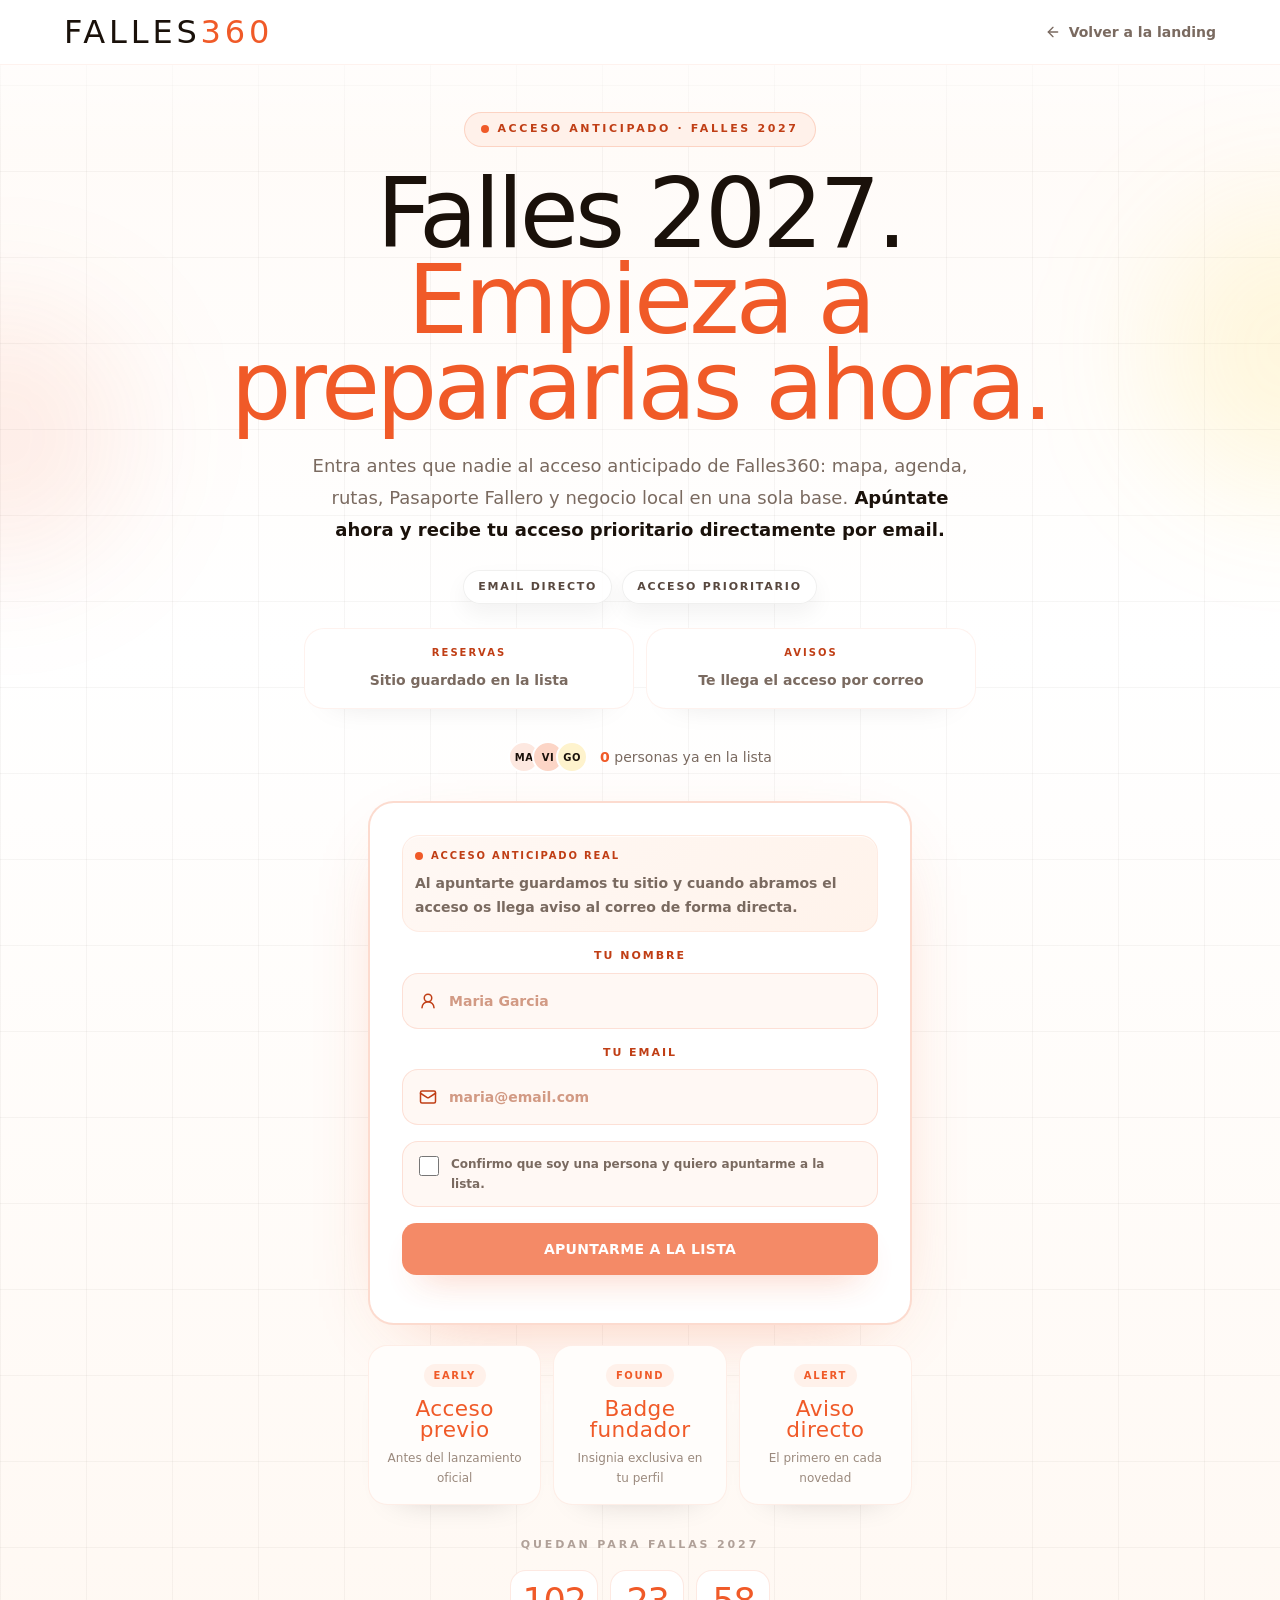
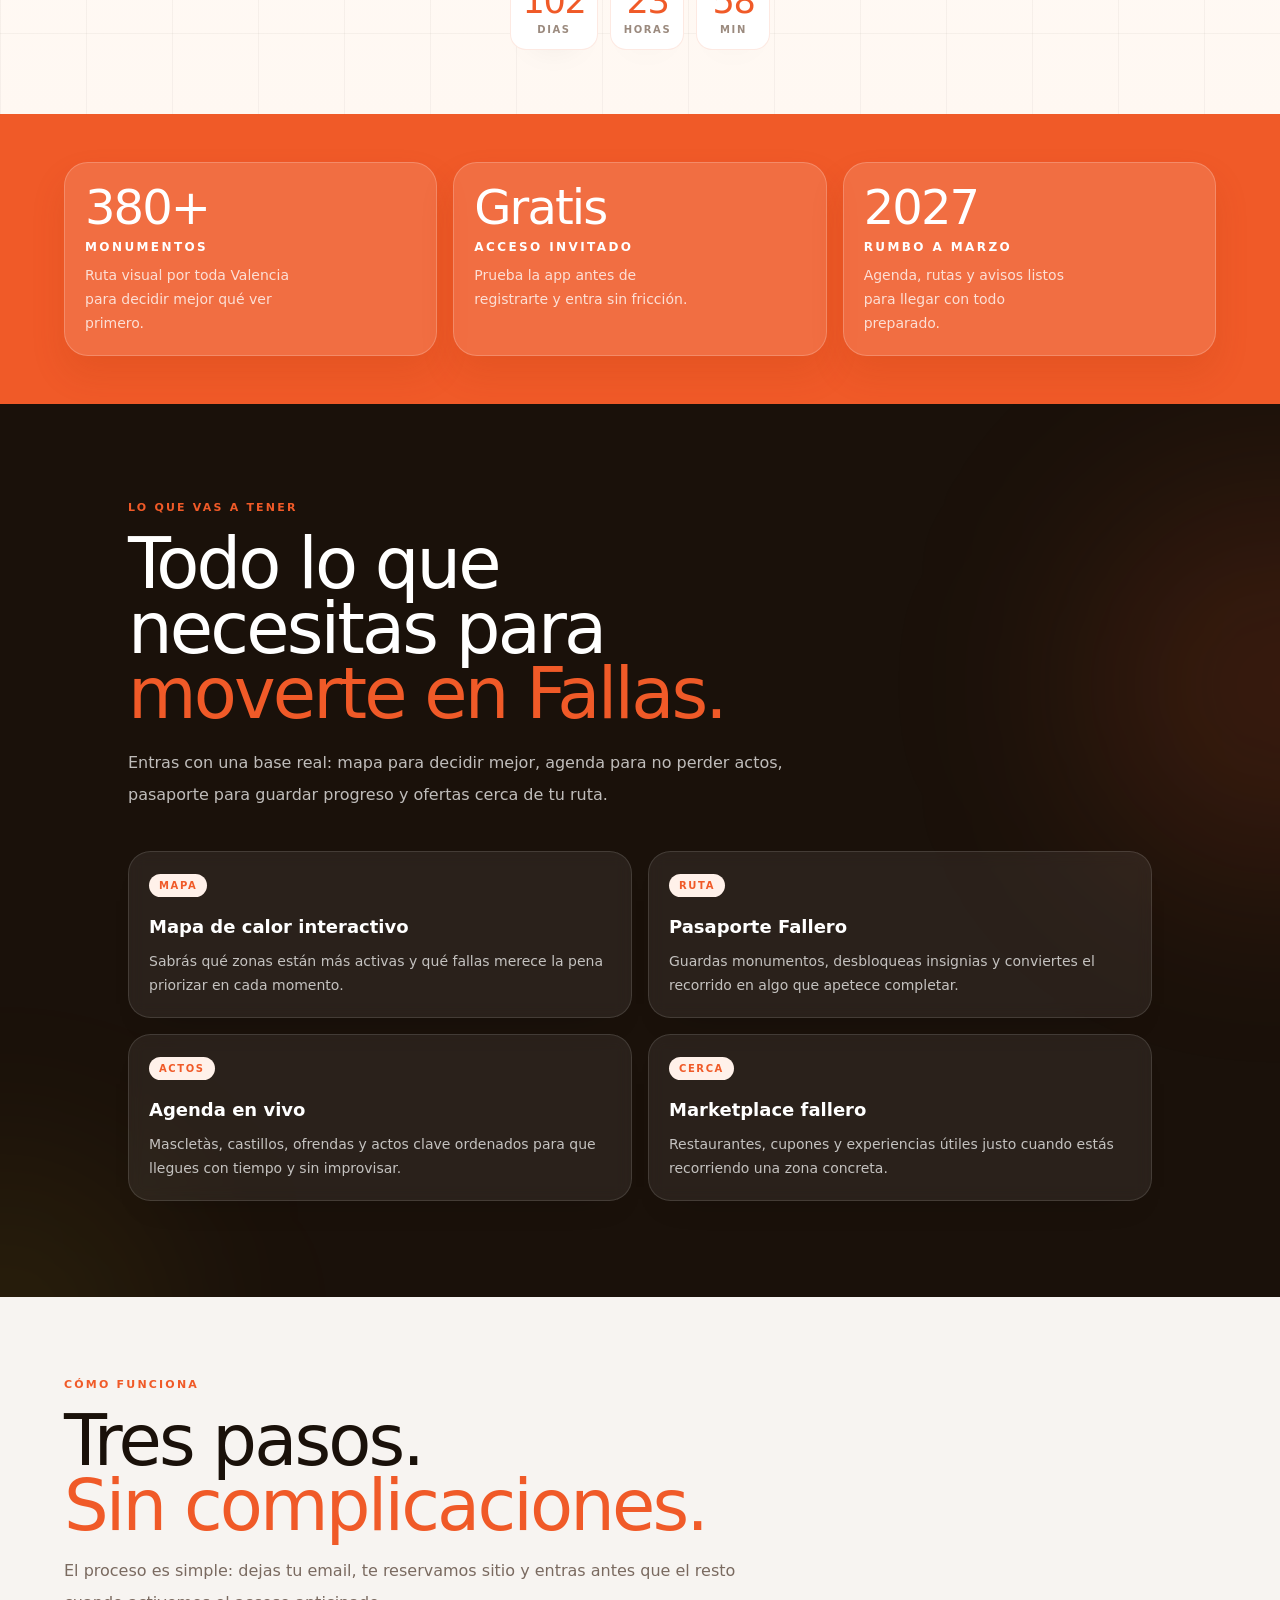
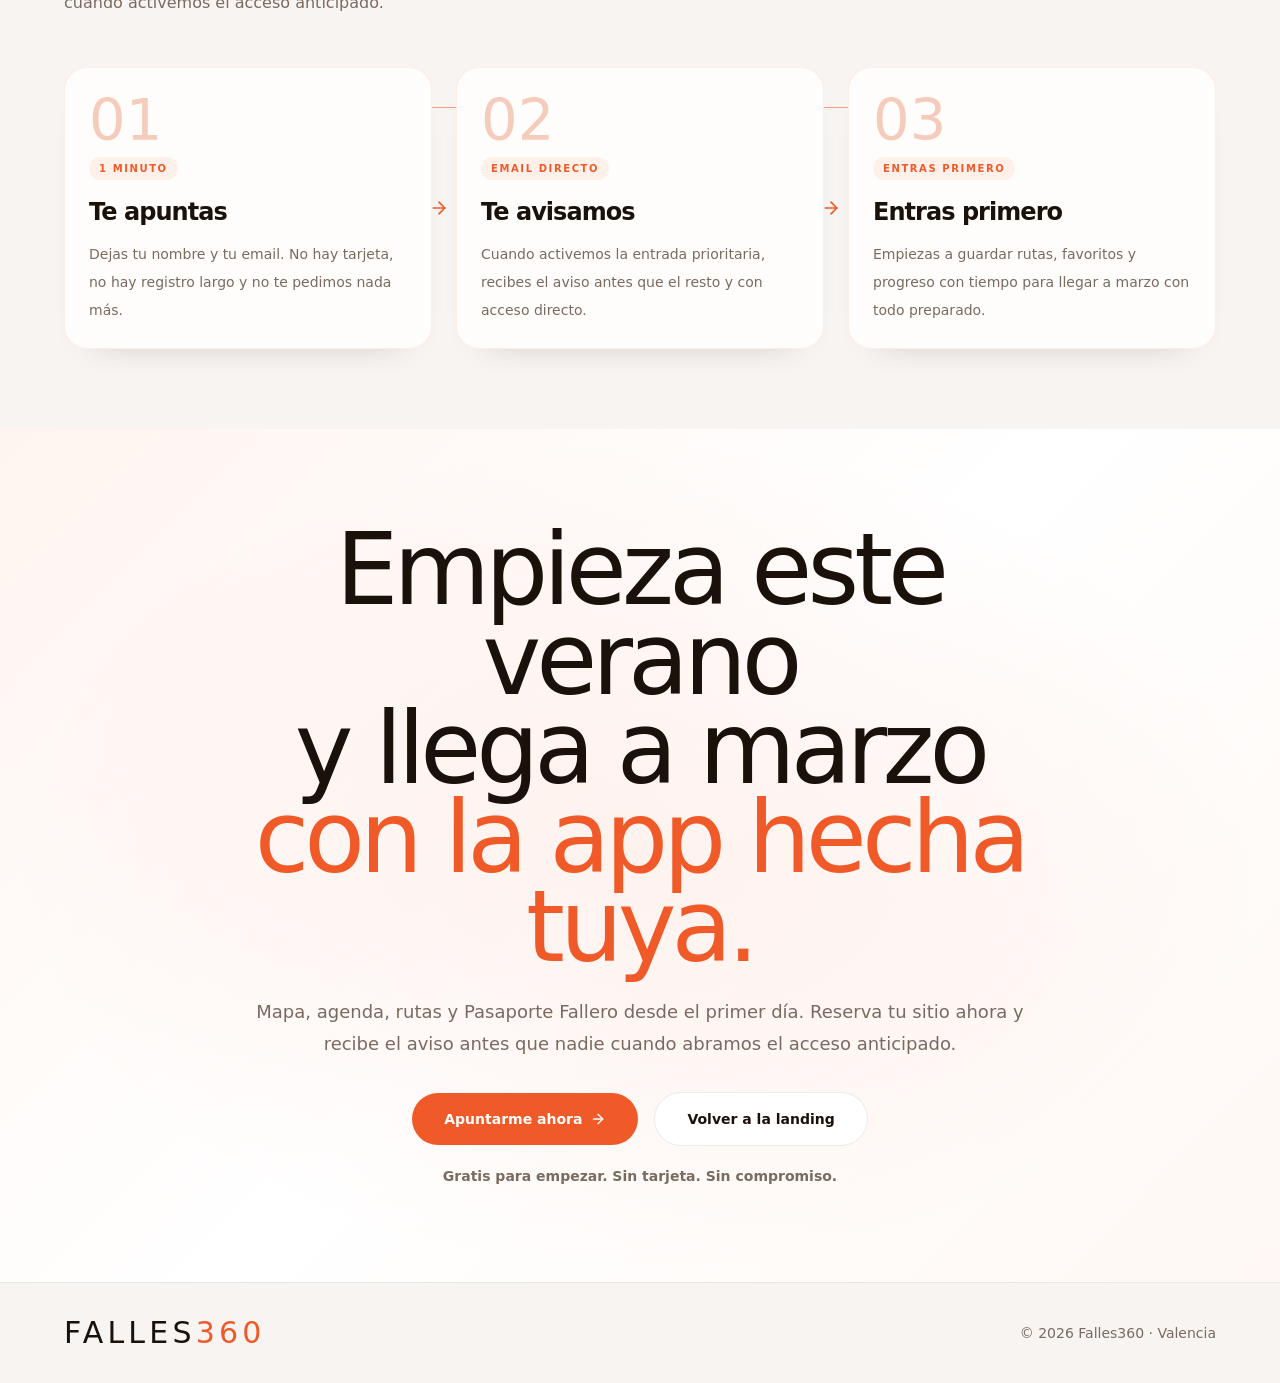
==== commit 2ed586e7: "Remove app store label from waitlist" ====
--- a/index.html
+++ b/index.html
@@ -6,7 +6,7 @@
     <meta name="referrer" content="origin" />
     <meta
       http-equiv="Content-Security-Policy"
-      content="default-src 'self'; script-src 'self'; style-src 'self' https://fonts.googleapis.com; img-src 'self' data:; font-src 'self' data: https://fonts.gstatic.com; connect-src https://formsubmit.co; object-src 'none'; base-uri 'none'; form-action https://formsubmit.co; frame-ancestors 'none'; upgrade-insecure-requests"
+      content="default-src 'self'; script-src 'self'; style-src 'self' https://fonts.googleapis.com; img-src 'self' data:; font-src 'self' data: https://fonts.gstatic.com; connect-src https://formsubmit.co; object-src 'none'; base-uri 'none'; form-action 'none'; frame-ancestors 'none'; upgrade-insecure-requests"
     />
     <title>Whitelist Falles360 | Acceso anticipado</title>
     <meta
@@ -29,12 +29,12 @@
       content="Apuntate a la lista de acceso anticipado de Falles360."
     />
     <script src="./waitlist-config.js"></script>
-    <script type="module" crossorigin src="./index-D8R2OADP.js"></script>
-    <script type="module" crossorigin src="./arrow-left-DrxBmnNk.js"></script>
-    <script type="module" crossorigin src="./arrow-right-lrlzcKcN.js"></script>
-    <script type="module" crossorigin src="./user-round-C9qJ43xq.js"></script>
-    <script type="module" crossorigin src="./whitelist-main-CjWlm6ZP.js"></script>
-    <link rel="stylesheet" crossorigin href="./index-CuORm2F4.css">
+    <script type="module" crossorigin src="./index-B7L_tYue.js"></script>
+    <script type="module" crossorigin src="./arrow-left-L_Avg2kQ.js"></script>
+    <script type="module" crossorigin src="./arrow-right-Cr2vrVOg.js"></script>
+    <script type="module" crossorigin src="./user-round-BTLewzV9.js"></script>
+    <script type="module" crossorigin src="./whitelist-main-C9glSuvo.js"></script>
+    <link rel="stylesheet" crossorigin href="./index-Ckw-H9wx.css">
   </head>
   <body>
     <div id="root"></div>
--- a/index-Ckw-H9wx.css
+++ b/index-Ckw-H9wx.css
@@ -0,0 +1 @@
+@import"https://fonts.googleapis.com/css2?family=Bebas+Neue&family=DM+Sans:wght@400;500;700;800&display=swap";/*! tailwindcss v4.2.2 | MIT License | https://tailwindcss.com */@layer properties{@supports (((-webkit-hyphens:none)) and (not (margin-trim:inline))) or ((-moz-orient:inline) and (not (color:rgb(from red r g b)))){*,:before,:after,::backdrop{--tw-translate-x:0;--tw-translate-y:0;--tw-translate-z:0;--tw-scale-x:1;--tw-scale-y:1;--tw-scale-z:1;--tw-rotate-x:initial;--tw-rotate-y:initial;--tw-rotate-z:initial;--tw-skew-x:initial;--tw-skew-y:initial;--tw-pan-x:initial;--tw-pan-y:initial;--tw-pinch-zoom:initial;--tw-scroll-snap-strictness:proximity;--tw-space-y-reverse:0;--tw-space-x-reverse:0;--tw-divide-x-reverse:0;--tw-border-style:solid;--tw-divide-y-reverse:0;--tw-gradient-position:initial;--tw-gradient-from:#0000;--tw-gradient-via:#0000;--tw-gradient-to:#0000;--tw-gradient-stops:initial;--tw-gradient-via-stops:initial;--tw-gradient-from-position:0%;--tw-gradient-via-position:50%;--tw-gradient-to-position:100%;--tw-leading:initial;--tw-font-weight:initial;--tw-tracking:initial;--tw-ordinal:initial;--tw-slashed-zero:initial;--tw-numeric-figure:initial;--tw-numeric-spacing:initial;--tw-numeric-fraction:initial;--tw-shadow:0 0 #0000;--tw-shadow-color:initial;--tw-shadow-alpha:100%;--tw-inset-shadow:0 0 #0000;--tw-inset-shadow-color:initial;--tw-inset-shadow-alpha:100%;--tw-ring-color:initial;--tw-ring-shadow:0 0 #0000;--tw-inset-ring-color:initial;--tw-inset-ring-shadow:0 0 #0000;--tw-ring-inset:initial;--tw-ring-offset-width:0px;--tw-ring-offset-color:#fff;--tw-ring-offset-shadow:0 0 #0000;--tw-outline-style:solid;--tw-blur:initial;--tw-brightness:initial;--tw-contrast:initial;--tw-grayscale:initial;--tw-hue-rotate:initial;--tw-invert:initial;--tw-opacity:initial;--tw-saturate:initial;--tw-sepia:initial;--tw-drop-shadow:initial;--tw-drop-shadow-color:initial;--tw-drop-shadow-alpha:100%;--tw-drop-shadow-size:initial;--tw-backdrop-blur:initial;--tw-backdrop-brightness:initial;--tw-backdrop-contrast:initial;--tw-backdrop-grayscale:initial;--tw-backdrop-hue-rotate:initial;--tw-backdrop-invert:initial;--tw-backdrop-opacity:initial;--tw-backdrop-saturate:initial;--tw-backdrop-sepia:initial;--tw-duration:initial;--tw-ease:initial}}}@layer theme{:root,:host{--font-sans:"DM Sans", ui-sans-serif, system-ui, sans-serif;--font-mono:ui-monospace, SFMono-Regular, Menlo, Monaco, Consolas, "Liberation Mono", "Courier New", monospace;--color-red-50:oklch(97.1% .013 17.38);--color-red-100:oklch(93.6% .032 17.717);--color-red-200:oklch(88.5% .062 18.334);--color-red-400:oklch(70.4% .191 22.216);--color-red-500:oklch(63.7% .237 25.331);--color-red-600:oklch(57.7% .245 27.325);--color-red-700:oklch(50.5% .213 27.518);--color-orange-50:oklch(98% .016 73.684);--color-orange-100:oklch(95.4% .038 75.164);--color-orange-200:oklch(90.1% .076 70.697);--color-orange-300:oklch(83.7% .128 66.29);--color-orange-400:oklch(75% .183 55.934);--color-orange-500:oklch(70.5% .213 47.604);--color-orange-600:oklch(64.6% .222 41.116);--color-orange-700:oklch(55.3% .195 38.402);--color-amber-50:oklch(98.7% .022 95.277);--color-amber-100:oklch(96.2% .059 95.617);--color-amber-200:oklch(92.4% .12 95.746);--color-amber-300:oklch(87.9% .169 91.605);--color-amber-400:oklch(82.8% .189 84.429);--color-amber-500:oklch(76.9% .188 70.08);--color-amber-600:oklch(66.6% .179 58.318);--color-amber-700:oklch(55.5% .163 48.998);--color-amber-800:oklch(47.3% .137 46.201);--color-amber-900:oklch(41.4% .112 45.904);--color-amber-950:oklch(27.9% .077 45.635);--color-yellow-400:oklch(85.2% .199 91.936);--color-yellow-900:oklch(42.1% .095 57.708);--color-green-500:oklch(72.3% .219 149.579);--color-emerald-50:oklch(97.9% .021 166.113);--color-emerald-100:oklch(95% .052 163.051);--color-emerald-200:oklch(90.5% .093 164.15);--color-emerald-300:oklch(84.5% .143 164.978);--color-emerald-400:oklch(76.5% .177 163.223);--color-emerald-500:oklch(69.6% .17 162.48);--color-emerald-600:oklch(59.6% .145 163.225);--color-emerald-700:oklch(50.8% .118 165.612);--color-emerald-800:oklch(43.2% .095 166.913);--color-cyan-300:oklch(86.5% .127 207.078);--color-cyan-500:oklch(71.5% .143 215.221);--color-sky-50:oklch(97.7% .013 236.62);--color-sky-100:oklch(95.1% .026 236.824);--color-sky-300:oklch(82.8% .111 230.318);--color-sky-400:oklch(74.6% .16 232.661);--color-sky-500:oklch(68.5% .169 237.323);--color-sky-600:oklch(58.8% .158 241.966);--color-sky-700:oklch(50% .134 242.749);--color-blue-50:oklch(97% .014 254.604);--color-blue-100:oklch(93.2% .032 255.585);--color-blue-400:oklch(70.7% .165 254.624);--color-blue-500:oklch(62.3% .214 259.815);--color-blue-600:oklch(54.6% .245 262.881);--color-blue-700:oklch(48.8% .243 264.376);--color-blue-900:oklch(37.9% .146 265.522);--color-purple-100:oklch(94.6% .033 307.174);--color-purple-600:oklch(55.8% .288 302.321);--color-pink-100:oklch(94.8% .028 342.258);--color-pink-600:oklch(59.2% .249 .584);--color-slate-50:oklch(98.4% .003 247.858);--color-slate-100:oklch(96.8% .007 247.896);--color-slate-200:oklch(92.9% .013 255.508);--color-slate-300:oklch(86.9% .022 252.894);--color-slate-400:oklch(70.4% .04 256.788);--color-slate-500:oklch(55.4% .046 257.417);--color-slate-600:oklch(44.6% .043 257.281);--color-slate-700:oklch(37.2% .044 257.287);--color-slate-800:oklch(27.9% .041 260.031);--color-slate-900:oklch(20.8% .042 265.755);--color-slate-950:oklch(12.9% .042 264.695);--color-gray-50:oklch(98.5% .002 247.839);--color-gray-100:oklch(96.7% .003 264.542);--color-gray-200:oklch(92.8% .006 264.531);--color-gray-300:oklch(87.2% .01 258.338);--color-gray-400:oklch(70.7% .022 261.325);--color-gray-500:oklch(55.1% .027 264.364);--color-zinc-950:oklch(14.1% .005 285.823);--color-black:#000;--color-white:#fff;--spacing:.25rem;--container-xs:20rem;--container-md:28rem;--container-xl:36rem;--container-2xl:42rem;--container-3xl:48rem;--container-4xl:56rem;--container-5xl:64rem;--container-6xl:72rem;--text-xs:.75rem;--text-xs--line-height:calc(1 / .75);--text-sm:.875rem;--text-sm--line-height:calc(1.25 / .875);--text-base:1rem;--text-base--line-height: 1.5 ;--text-lg:1.125rem;--text-lg--line-height:calc(1.75 / 1.125);--text-xl:1.25rem;--text-xl--line-height:calc(1.75 / 1.25);--text-2xl:1.5rem;--text-2xl--line-height:calc(2 / 1.5);--text-3xl:1.875rem;--text-3xl--line-height: 1.2 ;--text-4xl:2.25rem;--text-4xl--line-height:calc(2.5 / 2.25);--text-5xl:3rem;--text-5xl--line-height:1;--font-weight-medium:500;--font-weight-semibold:600;--font-weight-bold:700;--font-weight-black:900;--tracking-tighter:-.05em;--tracking-tight:-.025em;--tracking-widest:.1em;--leading-tight:1.25;--leading-relaxed:1.625;--radius-sm:.25rem;--radius-md:.375rem;--radius-lg:.5rem;--radius-xl:.75rem;--radius-2xl:1rem;--radius-3xl:1.5rem;--shadow-md:0 4px 6px -1px #0000001a, 0 2px 4px -2px #0000001a;--drop-shadow-lg:0 4px 4px #00000026;--ease-in:cubic-bezier(.4, 0, 1, 1);--ease-out:cubic-bezier(0, 0, .2, 1);--ease-in-out:cubic-bezier(.4, 0, .2, 1);--animate-spin:spin 1s linear infinite;--animate-ping:ping 1s cubic-bezier(0, 0, .2, 1) infinite;--animate-pulse:pulse 2s cubic-bezier(.4, 0, .6, 1) infinite;--blur-sm:8px;--blur-md:12px;--blur-lg:16px;--blur-xl:24px;--blur-2xl:40px;--blur-3xl:64px;--aspect-video:16 / 9;--default-transition-duration:.15s;--default-transition-timing-function:cubic-bezier(.4, 0, .2, 1);--default-font-family:var(--font-sans);--default-mono-font-family:var(--font-mono);--font-display:"Bebas Neue", ui-sans-serif, system-ui, sans-serif}}@layer base{*,:after,:before,::backdrop{box-sizing:border-box;border:0 solid;margin:0;padding:0}::file-selector-button{box-sizing:border-box;border:0 solid;margin:0;padding:0}html,:host{-webkit-text-size-adjust:100%;-moz-tab-size:4;tab-size:4;line-height:1.5;font-family:var(--default-font-family,ui-sans-serif, system-ui, sans-serif, "Apple Color Emoji", "Segoe UI Emoji", "Segoe UI Symbol", "Noto Color Emoji");font-feature-settings:var(--default-font-feature-settings,normal);font-variation-settings:var(--default-font-variation-settings,normal);-webkit-tap-highlight-color:transparent}hr{height:0;color:inherit;border-top-width:1px}abbr:where([title]){-webkit-text-decoration:underline dotted;text-decoration:underline dotted}h1,h2,h3,h4,h5,h6{font-size:inherit;font-weight:inherit}a{color:inherit;-webkit-text-decoration:inherit;text-decoration:inherit}b,strong{font-weight:bolder}code,kbd,samp,pre{font-family:var(--default-mono-font-family,ui-monospace, SFMono-Regular, Menlo, Monaco, Consolas, "Liberation Mono", "Courier New", monospace);font-feature-settings:var(--default-mono-font-feature-settings,normal);font-variation-settings:var(--default-mono-font-variation-settings,normal);font-size:1em}small{font-size:80%}sub,sup{vertical-align:baseline;font-size:75%;line-height:0;position:relative}sub{bottom:-.25em}sup{top:-.5em}table{text-indent:0;border-color:inherit;border-collapse:collapse}:-moz-focusring{outline:auto}progress{vertical-align:baseline}summary{display:list-item}ol,ul,menu{list-style:none}img,svg,video,canvas,audio,iframe,embed,object{vertical-align:middle;display:block}img,video{max-width:100%;height:auto}button,input,select,optgroup,textarea{font:inherit;font-feature-settings:inherit;font-variation-settings:inherit;letter-spacing:inherit;color:inherit;opacity:1;background-color:#0000;border-radius:0}::file-selector-button{font:inherit;font-feature-settings:inherit;font-variation-settings:inherit;letter-spacing:inherit;color:inherit;opacity:1;background-color:#0000;border-radius:0}:where(select:is([multiple],[size])) optgroup{font-weight:bolder}:where(select:is([multiple],[size])) optgroup option{padding-inline-start:20px}::file-selector-button{margin-inline-end:4px}::placeholder{opacity:1}@supports (not ((-webkit-appearance:-apple-pay-button))) or (contain-intrinsic-size:1px){::placeholder{color:currentColor}@supports (color:color-mix(in lab,red,red)){::placeholder{color:color-mix(in oklab,currentcolor 50%,transparent)}}}textarea{resize:vertical}::-webkit-search-decoration{-webkit-appearance:none}::-webkit-date-and-time-value{min-height:1lh;text-align:inherit}::-webkit-datetime-edit{display:inline-flex}::-webkit-datetime-edit-fields-wrapper{padding:0}::-webkit-datetime-edit{padding-block:0}::-webkit-datetime-edit-year-field{padding-block:0}::-webkit-datetime-edit-month-field{padding-block:0}::-webkit-datetime-edit-day-field{padding-block:0}::-webkit-datetime-edit-hour-field{padding-block:0}::-webkit-datetime-edit-minute-field{padding-block:0}::-webkit-datetime-edit-second-field{padding-block:0}::-webkit-datetime-edit-millisecond-field{padding-block:0}::-webkit-datetime-edit-meridiem-field{padding-block:0}::-webkit-calendar-picker-indicator{line-height:1}:-moz-ui-invalid{box-shadow:none}button,input:where([type=button],[type=reset],[type=submit]){-webkit-appearance:button;-moz-appearance:button;appearance:button}::file-selector-button{-webkit-appearance:button;-moz-appearance:button;appearance:button}::-webkit-inner-spin-button{height:auto}::-webkit-outer-spin-button{height:auto}[hidden]:where(:not([hidden=until-found])){display:none!important}}@layer components;@layer utilities{.pointer-events-auto{pointer-events:auto}.pointer-events-none{pointer-events:none}.collapse{visibility:collapse}.invisible{visibility:hidden}.visible{visibility:visible}.sr-only{clip-path:inset(50%);white-space:nowrap;border-width:0;width:1px;height:1px;margin:-1px;padding:0;position:absolute;overflow:hidden}.not-sr-only{clip-path:none;white-space:normal;width:auto;height:auto;margin:0;padding:0;position:static;overflow:visible}.absolute{position:absolute}.fixed{position:fixed}.relative{position:relative}.static{position:static}.sticky{position:sticky}.inset-0{inset:calc(var(--spacing) * 0)}.inset-2{inset:calc(var(--spacing) * 2)}.inset-4{inset:calc(var(--spacing) * 4)}.-inset-x-8{inset-inline:calc(var(--spacing) * -8)}.inset-x-0{inset-inline:calc(var(--spacing) * 0)}.inset-x-2{inset-inline:calc(var(--spacing) * 2)}.inset-x-3{inset-inline:calc(var(--spacing) * 3)}.inset-x-4{inset-inline:calc(var(--spacing) * 4)}.inset-x-5{inset-inline:calc(var(--spacing) * 5)}.inset-x-6{inset-inline:calc(var(--spacing) * 6)}.inset-y-0{inset-block:calc(var(--spacing) * 0)}.start{inset-inline-start:var(--spacing)}.start\!{inset-inline-start:var(--spacing)!important}.end{inset-inline-end:var(--spacing)}.-top-0\.5{top:calc(var(--spacing) * -.5)}.-top-1{top:calc(var(--spacing) * -1)}.-top-8{top:calc(var(--spacing) * -8)}.-top-9{top:calc(var(--spacing) * -9)}.-top-10{top:calc(var(--spacing) * -10)}.-top-12{top:calc(var(--spacing) * -12)}.-top-16{top:calc(var(--spacing) * -16)}.-top-20{top:calc(var(--spacing) * -20)}.top-0{top:calc(var(--spacing) * 0)}.top-1{top:calc(var(--spacing) * 1)}.top-1\/2{top:50%}.top-2{top:calc(var(--spacing) * 2)}.top-2\.5{top:calc(var(--spacing) * 2.5)}.top-3{top:calc(var(--spacing) * 3)}.top-4{top:calc(var(--spacing) * 4)}.top-5{top:calc(var(--spacing) * 5)}.top-6{top:calc(var(--spacing) * 6)}.top-7{top:calc(var(--spacing) * 7)}.top-8{top:calc(var(--spacing) * 8)}.top-9{top:calc(var(--spacing) * 9)}.top-10{top:calc(var(--spacing) * 10)}.top-11{top:calc(var(--spacing) * 11)}.top-24{top:calc(var(--spacing) * 24)}.top-\[-1\.35rem\]{top:-1.35rem}.top-\[-1\.45rem\]{top:-1.45rem}.top-\[-10\%\]{top:-10%}.top-\[-16\%\]{top:-16%}.top-\[0\.65rem\]{top:.65rem}.top-\[1\.1rem\]{top:1.1rem}.top-\[5\.35rem\]{top:5.35rem}.top-\[6\.1rem\]{top:6.1rem}.top-\[6\.35rem\]{top:6.35rem}.top-\[10\%\]{top:10%}.top-\[12\%\]{top:12%}.top-\[14\%\]{top:14%}.top-\[15\%\]{top:15%}.top-\[17\%\]{top:17%}.top-\[18\%\]{top:18%}.top-\[18vh\]{top:18vh}.top-\[19\%\]{top:19%}.top-\[20\%\]{top:20%}.top-\[22\%\]{top:22%}.top-\[24\%\]{top:24%}.top-\[26\%\]{top:26%}.top-\[28\%\]{top:28%}.top-\[32\%\]{top:32%}.top-\[33\%\]{top:33%}.top-\[34\%\]{top:34%}.top-\[42\%\]{top:42%}.top-\[43\%\]{top:43%}.top-\[44\%\]{top:44%}.top-\[47\%\]{top:47%}.top-\[52\%\]{top:52%}.top-\[56\%\]{top:56%}.top-\[66\%\]{top:66%}.top-\[max\(5\.5rem\,env\(safe-area-inset-top\,0px\)\+4\.5rem\)\]{top:max(5.5rem,env(safe-area-inset-top,0px) + 4.5rem)}.top-auto{top:auto}.-right-0\.5{right:calc(var(--spacing) * -.5)}.-right-1{right:calc(var(--spacing) * -1)}.-right-1\.5{right:calc(var(--spacing) * -1.5)}.-right-2{right:calc(var(--spacing) * -2)}.-right-6{right:calc(var(--spacing) * -6)}.-right-8{right:calc(var(--spacing) * -8)}.-right-10{right:calc(var(--spacing) * -10)}.-right-12{right:calc(var(--spacing) * -12)}.-right-14{right:calc(var(--spacing) * -14)}.-right-16{right:calc(var(--spacing) * -16)}.-right-20{right:calc(var(--spacing) * -20)}.-right-\[2px\]{right:-2px}.-right-\[3px\]{right:-3px}.right-0{right:calc(var(--spacing) * 0)}.right-2\.5{right:calc(var(--spacing) * 2.5)}.right-3{right:calc(var(--spacing) * 3)}.right-4{right:calc(var(--spacing) * 4)}.right-5{right:calc(var(--spacing) * 5)}.right-6{right:calc(var(--spacing) * 6)}.right-8{right:calc(var(--spacing) * 8)}.right-\[-10\%\]{right:-10%}.right-\[-10rem\]{right:-10rem}.right-\[-12\%\]{right:-12%}.right-\[-12px\]{right:-12px}.right-\[-12rem\]{right:-12rem}.right-\[-18px\]{right:-18px}.right-\[-80px\]{right:-80px}.right-\[4\.5rem\]{right:4.5rem}.right-\[12\%\]{right:12%}.right-\[13\%\]{right:13%}.right-\[16\%\]{right:16%}.right-\[19\%\]{right:19%}.-bottom-1{bottom:calc(var(--spacing) * -1)}.-bottom-1\.5{bottom:calc(var(--spacing) * -1.5)}.-bottom-2{bottom:calc(var(--spacing) * -2)}.-bottom-3{bottom:calc(var(--spacing) * -3)}.-bottom-4{bottom:calc(var(--spacing) * -4)}.-bottom-10{bottom:calc(var(--spacing) * -10)}.bottom-0{bottom:calc(var(--spacing) * 0)}.bottom-2{bottom:calc(var(--spacing) * 2)}.bottom-3{bottom:calc(var(--spacing) * 3)}.bottom-4{bottom:calc(var(--spacing) * 4)}.bottom-5{bottom:calc(var(--spacing) * 5)}.bottom-6{bottom:calc(var(--spacing) * 6)}.bottom-8{bottom:calc(var(--spacing) * 8)}.bottom-10{bottom:calc(var(--spacing) * 10)}.bottom-16{bottom:calc(var(--spacing) * 16)}.bottom-20{bottom:calc(var(--spacing) * 20)}.bottom-24{bottom:calc(var(--spacing) * 24)}.bottom-28{bottom:calc(var(--spacing) * 28)}.bottom-\[-0\.55rem\]{bottom:-.55rem}.bottom-\[-10\%\]{bottom:-10%}.bottom-\[-12rem\]{bottom:-12rem}.bottom-\[-14\%\]{bottom:-14%}.bottom-\[7\.2rem\]{bottom:7.2rem}.bottom-\[7\.9rem\]{bottom:7.9rem}.bottom-\[8\.5rem\]{bottom:8.5rem}.bottom-\[23\%\]{bottom:23%}.bottom-\[29\%\]{bottom:29%}.bottom-\[calc\(env\(safe-area-inset-bottom\,0px\)\+0\.55rem\)\]{bottom:calc(env(safe-area-inset-bottom,0px) + .55rem)}.bottom-\[calc\(env\(safe-area-inset-bottom\,0px\)\+1\.15rem\)\]{bottom:calc(env(safe-area-inset-bottom,0px) + 1.15rem)}.bottom-\[calc\(env\(safe-area-inset-bottom\,0px\)\+5\.05rem\)\]{bottom:calc(env(safe-area-inset-bottom,0px) + 5.05rem)}.bottom-\[calc\(env\(safe-area-inset-bottom\,0px\)\+5\.6rem\)\]{bottom:calc(env(safe-area-inset-bottom,0px) + 5.6rem)}.bottom-\[calc\(env\(safe-area-inset-bottom\,0px\)\+5\.8rem\)\]{bottom:calc(env(safe-area-inset-bottom,0px) + 5.8rem)}.bottom-\[calc\(env\(safe-area-inset-bottom\,0px\)\+5rem\)\]{bottom:calc(env(safe-area-inset-bottom,0px) + 5rem)}.bottom-\[calc\(env\(safe-area-inset-bottom\,0px\)\+12\.5rem\)\]{bottom:calc(env(safe-area-inset-bottom,0px) + 12.5rem)}.bottom-\[calc\(env\(safe-area-inset-bottom\,0px\)\+15\.05rem\)\]{bottom:calc(env(safe-area-inset-bottom,0px) + 15.05rem)}.bottom-full{bottom:100%}.-left-8{left:calc(var(--spacing) * -8)}.-left-16{left:calc(var(--spacing) * -16)}.-left-20{left:calc(var(--spacing) * -20)}.-left-\[2px\]{left:-2px}.-left-\[3px\]{left:-3px}.-left-\[10000px\]{left:-10000px}.left-0{left:calc(var(--spacing) * 0)}.left-1{left:calc(var(--spacing) * 1)}.left-1\/2{left:50%}.left-2{left:calc(var(--spacing) * 2)}.left-2\.5{left:calc(var(--spacing) * 2.5)}.left-3{left:calc(var(--spacing) * 3)}.left-4{left:calc(var(--spacing) * 4)}.left-6{left:calc(var(--spacing) * 6)}.left-8{left:calc(var(--spacing) * 8)}.left-14{left:calc(var(--spacing) * 14)}.left-32{left:calc(var(--spacing) * 32)}.left-52{left:calc(var(--spacing) * 52)}.left-\[-8rem\]{left:-8rem}.left-\[-10\%\]{left:-10%}.left-\[-10rem\]{left:-10rem}.left-\[-12\%\]{left:-12%}.left-\[-80px\]{left:-80px}.left-\[0\.17rem\]{left:.17rem}.left-\[1\.55rem\]{left:1.55rem}.left-\[8\%\]{left:8%}.left-\[10\%\]{left:10%}.left-\[11\%\]{left:11%}.left-\[12\%\]{left:12%}.left-\[14\%\]{left:14%}.left-\[18\%\]{left:18%}.left-\[22\%\]{left:22%}.left-\[24\%\]{left:24%}.left-\[30\%\]{left:30%}.left-\[31\%\]{left:31%}.left-\[34\%\]{left:34%}.left-\[35\%\]{left:35%}.left-\[38\%\]{left:38%}.left-\[42\%\]{left:42%}.left-\[44\%\]{left:44%}.left-\[46\%\]{left:46%}.left-\[54\%\]{left:54%}.left-\[58\%\]{left:58%}.left-\[60\%\]{left:60%}.left-\[61\%\]{left:61%}.left-\[65\%\]{left:65%}.left-\[72\%\]{left:72%}.left-\[78px\]{left:78px}.isolate{isolation:isolate}.isolation-auto{isolation:auto}.z-0{z-index:0}.z-10{z-index:10}.z-20{z-index:20}.z-30{z-index:30}.z-40{z-index:40}.z-50{z-index:50}.z-\[-1\]{z-index:-1}.z-\[5\]{z-index:5}.z-\[18\]{z-index:18}.z-\[19\]{z-index:19}.z-\[30\]{z-index:30}.z-\[60\]{z-index:60}.z-\[70\]{z-index:70}.z-\[80\]{z-index:80}.z-\[120\]{z-index:120}.z-\[1000\]{z-index:1000}.z-\[1038\]{z-index:1038}.z-\[1040\]{z-index:1040}.z-\[1042\]{z-index:1042}.z-\[1080\]{z-index:1080}.z-\[1100\]{z-index:1100}.z-\[1120\]{z-index:1120}.z-\[1200\]{z-index:1200}.z-\[1242\]{z-index:1242}.z-\[1320\]{z-index:1320}.z-\[1350\]{z-index:1350}.z-\[2000\]{z-index:2000}.z-\[2100\]{z-index:2100}.z-\[2600\]{z-index:2600}.z-\[5000\]{z-index:5000}.z-\[5100\]{z-index:5100}.z-\[5200\]{z-index:5200}.z-\[5600\]{z-index:5600}.z-\[6000\]{z-index:6000}.z-\[6200\]{z-index:6200}.z-\[6500\]{z-index:6500}.z-\[7000\]{z-index:7000}.z-\[7050\]{z-index:7050}.z-\[7100\]{z-index:7100}.z-\[7200\]{z-index:7200}.z-\[7400\]{z-index:7400}.z-\[7450\]{z-index:7450}.z-\[7600\]{z-index:7600}.z-\[9000\]{z-index:9000}.z-\[9100\]{z-index:9100}.z-\[9200\]{z-index:9200}.z-\[9300\]{z-index:9300}.z-\[99999\]{z-index:99999}.col-span-2{grid-column:span 2/span 2}.container{width:100%}@media(min-width:40rem){.container{max-width:40rem}}@media(min-width:48rem){.container{max-width:48rem}}@media(min-width:64rem){.container{max-width:64rem}}@media(min-width:80rem){.container{max-width:80rem}}@media(min-width:96rem){.container{max-width:96rem}}.container\!{width:100%!important}@media(min-width:40rem){.container\!{max-width:40rem!important}}@media(min-width:48rem){.container\!{max-width:48rem!important}}@media(min-width:64rem){.container\!{max-width:64rem!important}}@media(min-width:80rem){.container\!{max-width:80rem!important}}@media(min-width:96rem){.container\!{max-width:96rem!important}}.-mx-2{margin-inline:calc(var(--spacing) * -2)}.-mx-3{margin-inline:calc(var(--spacing) * -3)}.-mx-3\.5{margin-inline:calc(var(--spacing) * -3.5)}.-mx-4{margin-inline:calc(var(--spacing) * -4)}.mx-3{margin-inline:calc(var(--spacing) * 3)}.mx-auto{margin-inline:auto}.-mt-4{margin-top:calc(var(--spacing) * -4)}.mt-0{margin-top:calc(var(--spacing) * 0)}.mt-0\.5{margin-top:calc(var(--spacing) * .5)}.mt-1{margin-top:calc(var(--spacing) * 1)}.mt-1\.5{margin-top:calc(var(--spacing) * 1.5)}.mt-2{margin-top:calc(var(--spacing) * 2)}.mt-2\.5{margin-top:calc(var(--spacing) * 2.5)}.mt-3{margin-top:calc(var(--spacing) * 3)}.mt-4{margin-top:calc(var(--spacing) * 4)}.mt-5{margin-top:calc(var(--spacing) * 5)}.mt-6{margin-top:calc(var(--spacing) * 6)}.mt-7{margin-top:calc(var(--spacing) * 7)}.mt-8{margin-top:calc(var(--spacing) * 8)}.mt-9{margin-top:calc(var(--spacing) * 9)}.mt-10{margin-top:calc(var(--spacing) * 10)}.mt-12{margin-top:calc(var(--spacing) * 12)}.mt-14{margin-top:calc(var(--spacing) * 14)}.mt-\[6vh\]{margin-top:6vh}.mt-\[8vh\]{margin-top:8vh}.mr-1{margin-right:calc(var(--spacing) * 1)}.mr-2{margin-right:calc(var(--spacing) * 2)}.mb-0{margin-bottom:calc(var(--spacing) * 0)}.mb-0\.5{margin-bottom:calc(var(--spacing) * .5)}.mb-1{margin-bottom:calc(var(--spacing) * 1)}.mb-1\.5{margin-bottom:calc(var(--spacing) * 1.5)}.mb-2{margin-bottom:calc(var(--spacing) * 2)}.mb-3{margin-bottom:calc(var(--spacing) * 3)}.mb-4{margin-bottom:calc(var(--spacing) * 4)}.mb-5{margin-bottom:calc(var(--spacing) * 5)}.mb-6{margin-bottom:calc(var(--spacing) * 6)}.mb-8{margin-bottom:calc(var(--spacing) * 8)}.mb-12{margin-bottom:calc(var(--spacing) * 12)}.-ml-2{margin-left:calc(var(--spacing) * -2)}.ml-0\.5{margin-left:calc(var(--spacing) * .5)}.ml-1{margin-left:calc(var(--spacing) * 1)}.ml-2{margin-left:calc(var(--spacing) * 2)}.ml-3{margin-left:calc(var(--spacing) * 3)}.ml-auto{margin-left:auto}.line-clamp-1{-webkit-line-clamp:1;-webkit-box-orient:vertical;display:-webkit-box;overflow:hidden}.line-clamp-2{-webkit-line-clamp:2;-webkit-box-orient:vertical;display:-webkit-box;overflow:hidden}.line-clamp-3{-webkit-line-clamp:3;-webkit-box-orient:vertical;display:-webkit-box;overflow:hidden}.line-clamp-4{-webkit-line-clamp:4;-webkit-box-orient:vertical;display:-webkit-box;overflow:hidden}.block{display:block}.contents{display:contents}.flex{display:flex}.flow-root{display:flow-root}.grid{display:grid}.hidden{display:none}.inline{display:inline}.inline-block{display:inline-block}.inline-flex{display:inline-flex}.inline-grid{display:inline-grid}.inline-table{display:inline-table}.list-item{display:list-item}.table{display:table}.table-caption{display:table-caption}.table-cell{display:table-cell}.table-column{display:table-column}.table-column-group{display:table-column-group}.table-footer-group{display:table-footer-group}.table-header-group{display:table-header-group}.table-row{display:table-row}.table-row-group{display:table-row-group}.aspect-\[1\.25\]{aspect-ratio:1.25}.aspect-\[1\.35\]{aspect-ratio:1.35}.aspect-\[4\/5\]{aspect-ratio:4/5}.aspect-\[5\/6\]{aspect-ratio:5/6}.aspect-\[5\/7\]{aspect-ratio:5/7}.aspect-\[16\/9\]{aspect-ratio:16/9}.aspect-\[16\/10\]{aspect-ratio:16/10}.aspect-square{aspect-ratio:1}.aspect-video{aspect-ratio:var(--aspect-video)}.h-1{height:calc(var(--spacing) * 1)}.h-1\.5{height:calc(var(--spacing) * 1.5)}.h-2{height:calc(var(--spacing) * 2)}.h-2\.5{height:calc(var(--spacing) * 2.5)}.h-3{height:calc(var(--spacing) * 3)}.h-3\.5{height:calc(var(--spacing) * 3.5)}.h-4{height:calc(var(--spacing) * 4)}.h-4\.5{height:calc(var(--spacing) * 4.5)}.h-5{height:calc(var(--spacing) * 5)}.h-5\.5{height:calc(var(--spacing) * 5.5)}.h-6{height:calc(var(--spacing) * 6)}.h-6\.5{height:calc(var(--spacing) * 6.5)}.h-7{height:calc(var(--spacing) * 7)}.h-8{height:calc(var(--spacing) * 8)}.h-9{height:calc(var(--spacing) * 9)}.h-10{height:calc(var(--spacing) * 10)}.h-11{height:calc(var(--spacing) * 11)}.h-12{height:calc(var(--spacing) * 12)}.h-14{height:calc(var(--spacing) * 14)}.h-16{height:calc(var(--spacing) * 16)}.h-20{height:calc(var(--spacing) * 20)}.h-24{height:calc(var(--spacing) * 24)}.h-28{height:calc(var(--spacing) * 28)}.h-32{height:calc(var(--spacing) * 32)}.h-36{height:calc(var(--spacing) * 36)}.h-40{height:calc(var(--spacing) * 40)}.h-44{height:calc(var(--spacing) * 44)}.h-48{height:calc(var(--spacing) * 48)}.h-52{height:calc(var(--spacing) * 52)}.h-56{height:calc(var(--spacing) * 56)}.h-64{height:calc(var(--spacing) * 64)}.h-72{height:calc(var(--spacing) * 72)}.h-80{height:calc(var(--spacing) * 80)}.h-96{height:calc(var(--spacing) * 96)}.h-\[3\.25rem\]{height:3.25rem}.h-\[3px\]{height:3px}.h-\[3rem\]{height:3rem}.h-\[4\.5rem\]{height:4.5rem}.h-\[4\.15rem\]{height:4.15rem}.h-\[4px\]{height:4px}.h-\[14px\]{height:14px}.h-\[15rem\]{height:15rem}.h-\[17px\]{height:17px}.h-\[18px\]{height:18px}.h-\[24vh\]{height:24vh}.h-\[24vw\]{height:24vw}.h-\[28vw\]{height:28vw}.h-\[34vh\]{height:34vh}.h-\[36vh\]{height:36vh}.h-\[36vw\]{height:36vw}.h-\[40vw\]{height:40vw}.h-\[42vw\]{height:42vw}.h-\[50vw\]{height:50vw}.h-\[52px\]{height:52px}.h-\[54px\]{height:54px}.h-\[70vh\]{height:70vh}.h-\[72px\]{height:72px}.h-\[100dvh\]{height:100dvh}.h-\[160px\]{height:160px}.h-\[166px\]{height:166px}.h-\[180px\]{height:180px}.h-\[210px\]{height:210px}.h-\[460px\]{height:460px}.h-\[500px\]{height:500px}.h-\[650px\]{height:650px}.h-\[820px\]{height:820px}.h-\[calc\(100\%-3\.5rem\)\]{height:calc(100% - 3.5rem)}.h-\[min\(74dvh\,860px\)\]{height:min(74dvh,860px)}.h-\[min\(76vh\,900px\)\]{height:min(76vh,900px)}.h-\[min\(84vh\,1080px\)\]{height:min(84vh,1080px)}.h-\[min\(980px\,calc\(100vh-4rem\)\)\]{height:min(980px,100vh - 4rem)}.h-dvh{height:100dvh}.h-full{height:100%}.h-px{height:1px}.max-h-24{max-height:calc(var(--spacing) * 24)}.max-h-32{max-height:calc(var(--spacing) * 32)}.max-h-36{max-height:calc(var(--spacing) * 36)}.max-h-\[44vh\]{max-height:44vh}.max-h-\[52vh\]{max-height:52vh}.max-h-\[58vh\]{max-height:58vh}.max-h-\[92vh\]{max-height:92vh}.max-h-\[calc\(92vh-12rem\)\]{max-height:calc(92vh - 12rem)}.max-h-\[calc\(100dvh-1rem\)\]{max-height:calc(100dvh - 1rem)}.max-h-\[calc\(100dvh-6\.25rem\)\]{max-height:calc(100dvh - 6.25rem)}.max-h-\[calc\(100dvh-7rem\)\]{max-height:calc(100dvh - 7rem)}.max-h-\[calc\(100dvh-12rem\)\]{max-height:calc(100dvh - 12rem)}.max-h-\[calc\(100dvh-max\(5\.5rem\,env\(safe-area-inset-top\,0px\)\+4\.5rem\)-5rem-env\(safe-area-inset-bottom\,0px\)-4\.5rem\)\]{max-height:calc(100dvh - max(5.5rem,env(safe-area-inset-top,0px) + 4.5rem) - 9.5rem - env(safe-area-inset-bottom,0px))}.max-h-\[min\(24dvh\,12rem\)\]{max-height:min(24dvh,12rem)}.max-h-\[min\(78dvh\,42rem\)\]{max-height:min(78dvh,42rem)}.max-h-\[min\(90vh\,860px\)\]{max-height:min(90vh,860px)}.max-h-\[min\(92vh\,980px\)\]{max-height:min(92vh,980px)}.min-h-0{min-height:calc(var(--spacing) * 0)}.min-h-9{min-height:calc(var(--spacing) * 9)}.min-h-10{min-height:calc(var(--spacing) * 10)}.min-h-11{min-height:calc(var(--spacing) * 11)}.min-h-12{min-height:calc(var(--spacing) * 12)}.min-h-\[18rem\]{min-height:18rem}.min-h-\[38vh\]{min-height:38vh}.min-h-\[50px\]{min-height:50px}.min-h-\[52px\]{min-height:52px}.min-h-\[54px\]{min-height:54px}.min-h-\[55vh\]{min-height:55vh}.min-h-\[56px\]{min-height:56px}.min-h-\[72px\]{min-height:72px}.min-h-\[88px\]{min-height:88px}.min-h-\[100dvh\]{min-height:100dvh}.min-h-\[132px\]{min-height:132px}.min-h-\[160px\]{min-height:160px}.min-h-\[178px\]{min-height:178px}.min-h-\[230px\]{min-height:230px}.min-h-\[248px\]{min-height:248px}.min-h-\[250px\]{min-height:250px}.min-h-\[260px\]{min-height:260px}.min-h-\[290px\]{min-height:290px}.min-h-\[320px\]{min-height:320px}.min-h-\[330px\]{min-height:330px}.min-h-\[360px\]{min-height:360px}.min-h-\[420px\]{min-height:420px}.min-h-\[460px\]{min-height:460px}.min-h-\[500px\]{min-height:500px}.min-h-\[520px\]{min-height:520px}.min-h-\[560px\]{min-height:560px}.min-h-\[660px\]{min-height:660px}.min-h-\[760px\]{min-height:760px}.min-h-\[calc\(100dvh-10rem\)\]{min-height:calc(100dvh - 10rem)}.min-h-\[calc\(100vh-6\.5rem\)\]{min-height:calc(100vh - 6.5rem)}.min-h-\[calc\(100vh-6rem\)\]{min-height:calc(100vh - 6rem)}.min-h-dvh{min-height:100dvh}.min-h-full{min-height:100%}.min-h-screen{min-height:100vh}.w-1{width:calc(var(--spacing) * 1)}.w-1\.5{width:calc(var(--spacing) * 1.5)}.w-2{width:calc(var(--spacing) * 2)}.w-2\.5{width:calc(var(--spacing) * 2.5)}.w-3{width:calc(var(--spacing) * 3)}.w-3\.5{width:calc(var(--spacing) * 3.5)}.w-4{width:calc(var(--spacing) * 4)}.w-4\.5{width:calc(var(--spacing) * 4.5)}.w-5{width:calc(var(--spacing) * 5)}.w-5\.5{width:calc(var(--spacing) * 5.5)}.w-6{width:calc(var(--spacing) * 6)}.w-6\.5{width:calc(var(--spacing) * 6.5)}.w-7{width:calc(var(--spacing) * 7)}.w-8{width:calc(var(--spacing) * 8)}.w-9{width:calc(var(--spacing) * 9)}.w-10{width:calc(var(--spacing) * 10)}.w-11{width:calc(var(--spacing) * 11)}.w-12{width:calc(var(--spacing) * 12)}.w-14{width:calc(var(--spacing) * 14)}.w-16{width:calc(var(--spacing) * 16)}.w-20{width:calc(var(--spacing) * 20)}.w-24{width:calc(var(--spacing) * 24)}.w-28{width:calc(var(--spacing) * 28)}.w-32{width:calc(var(--spacing) * 32)}.w-36{width:calc(var(--spacing) * 36)}.w-40{width:calc(var(--spacing) * 40)}.w-44{width:calc(var(--spacing) * 44)}.w-48{width:calc(var(--spacing) * 48)}.w-52{width:calc(var(--spacing) * 52)}.w-56{width:calc(var(--spacing) * 56)}.w-64{width:calc(var(--spacing) * 64)}.w-72{width:calc(var(--spacing) * 72)}.w-80{width:calc(var(--spacing) * 80)}.w-96{width:calc(var(--spacing) * 96)}.w-\[2px\]{width:2px}.w-\[3px\]{width:3px}.w-\[4\.15rem\]{width:4.15rem}.w-\[14px\]{width:14px}.w-\[17px\]{width:17px}.w-\[18px\]{width:18px}.w-\[24vw\]{width:24vw}.w-\[28rem\]{width:28rem}.w-\[28vw\]{width:28vw}.w-\[34\%\]{width:34%}.w-\[36vw\]{width:36vw}.w-\[40vw\]{width:40vw}.w-\[42vw\]{width:42vw}.w-\[44\%\]{width:44%}.w-\[45\%\]{width:45%}.w-\[48\%\]{width:48%}.w-\[50\%\]{width:50%}.w-\[50vw\]{width:50vw}.w-\[52\%\]{width:52%}.w-\[52px\]{width:52px}.w-\[54px\]{width:54px}.w-\[58\%\]{width:58%}.w-\[62\%\]{width:62%}.w-\[70px\]{width:70px}.w-\[72\%\]{width:72%}.w-\[72px\]{width:72px}.w-\[78\%\]{width:78%}.w-\[78vw\]{width:78vw}.w-\[80\%\]{width:80%}.w-\[84vw\]{width:84vw}.w-\[86vw\]{width:86vw}.w-\[92\%\]{width:92%}.w-\[92vw\]{width:92vw}.w-\[94\%\]{width:94%}.w-\[96\%\]{width:96%}.w-\[200px\]{width:200px}.w-\[220px\]{width:220px}.w-\[250px\]{width:250px}.w-\[320px\]{width:320px}.w-\[calc\(100\%-1\.5rem\)\]{width:calc(100% - 1.5rem)}.w-\[min\(22rem\,calc\(100vw-6rem\)\)\]{width:min(22rem,100vw - 6rem)}.w-\[min\(45vw\,168px\)\]{width:min(45vw,168px)}.w-\[min\(92vw\,380px\)\]{width:min(92vw,380px)}.w-\[min\(92vw\,480px\)\]{width:min(92vw,480px)}.w-\[min\(100vw-1rem\,25\.5rem\)\]{width:min(100vw - 1rem,25.5rem)}.w-\[min\(320px\,calc\(100vw-2rem\)\)\]{width:min(320px,100vw - 2rem)}.w-\[min\(360px\,calc\(100vw-2rem\)\)\]{width:min(360px,100vw - 2rem)}.w-auto{width:auto}.w-full{width:100%}.w-px{width:1px}.max-w-2xl{max-width:var(--container-2xl)}.max-w-3xl{max-width:var(--container-3xl)}.max-w-4xl{max-width:var(--container-4xl)}.max-w-5xl{max-width:var(--container-5xl)}.max-w-6xl{max-width:var(--container-6xl)}.max-w-\[10rem\]{max-width:10rem}.max-w-\[18rem\]{max-width:18rem}.max-w-\[19\.75rem\]{max-width:19.75rem}.max-w-\[19rem\]{max-width:19rem}.max-w-\[20ch\]{max-width:20ch}.max-w-\[20rem\]{max-width:20rem}.max-w-\[22rem\]{max-width:22rem}.max-w-\[24ch\]{max-width:24ch}.max-w-\[24rem\]{max-width:24rem}.max-w-\[26rem\]{max-width:26rem}.max-w-\[28rem\]{max-width:28rem}.max-w-\[30rem\]{max-width:30rem}.max-w-\[31rem\]{max-width:31rem}.max-w-\[32rem\]{max-width:32rem}.max-w-\[34rem\]{max-width:34rem}.max-w-\[36rem\]{max-width:36rem}.max-w-\[42rem\]{max-width:42rem}.max-w-\[58rem\]{max-width:58rem}.max-w-\[62rem\]{max-width:62rem}.max-w-\[82rem\]{max-width:82rem}.max-w-\[86\%\]{max-width:86%}.max-w-\[88\%\]{max-width:88%}.max-w-\[89\%\]{max-width:89%}.max-w-\[92rem\]{max-width:92rem}.max-w-\[145px\]{max-width:145px}.max-w-\[150px\]{max-width:150px}.max-w-\[220px\]{max-width:220px}.max-w-\[230px\]{max-width:230px}.max-w-\[240px\]{max-width:240px}.max-w-\[250px\]{max-width:250px}.max-w-\[260px\]{max-width:260px}.max-w-\[280px\]{max-width:280px}.max-w-\[340px\]{max-width:340px}.max-w-\[360px\]{max-width:360px}.max-w-\[410px\]{max-width:410px}.max-w-\[420px\]{max-width:420px}.max-w-\[430px\]{max-width:430px}.max-w-\[440px\]{max-width:440px}.max-w-\[460px\]{max-width:460px}.max-w-\[470px\]{max-width:470px}.max-w-\[520px\]{max-width:520px}.max-w-\[540px\]{max-width:540px}.max-w-\[560px\]{max-width:560px}.max-w-\[580px\]{max-width:580px}.max-w-\[620px\]{max-width:620px}.max-w-\[760px\]{max-width:760px}.max-w-\[860px\]{max-width:860px}.max-w-\[880px\]{max-width:880px}.max-w-\[920px\]{max-width:920px}.max-w-\[1040px\]{max-width:1040px}.max-w-\[1120px\]{max-width:1120px}.max-w-\[1180px\]{max-width:1180px}.max-w-\[1360px\]{max-width:1360px}.max-w-\[1440px\]{max-width:1440px}.max-w-\[1520px\]{max-width:1520px}.max-w-\[1560px\]{max-width:1560px}.max-w-\[1680px\]{max-width:1680px}.max-w-\[1720px\]{max-width:1720px}.max-w-\[1800px\]{max-width:1800px}.max-w-\[1840px\]{max-width:1840px}.max-w-\[calc\(100vw-1rem\)\]{max-width:calc(100vw - 1rem)}.max-w-\[min\(78vw\,320px\)\]{max-width:min(78vw,320px)}.max-w-\[min\(92\%\,820px\)\]{max-width:min(92%,820px)}.max-w-\[min\(100\%\,36rem\)\]{max-width:min(100%,36rem)}.max-w-full{max-width:100%}.max-w-md{max-width:var(--container-md)}.max-w-none{max-width:none}.max-w-xl{max-width:var(--container-xl)}.max-w-xs{max-width:var(--container-xs)}.min-w-0{min-width:calc(var(--spacing) * 0)}.min-w-5{min-width:calc(var(--spacing) * 5)}.min-w-6{min-width:calc(var(--spacing) * 6)}.min-w-\[3rem\]{min-width:3rem}.min-w-\[20px\]{min-width:20px}.min-w-\[82px\]{min-width:82px}.min-w-\[84px\]{min-width:84px}.min-w-\[120px\]{min-width:120px}.min-w-\[142px\]{min-width:142px}.min-w-\[150px\]{min-width:150px}.min-w-\[158px\]{min-width:158px}.min-w-\[210px\]{min-width:210px}.min-w-\[220px\]{min-width:220px}.min-w-max{min-width:max-content}.flex-1{flex:1}.flex-shrink{flex-shrink:1}.flex-shrink-0{flex-shrink:0}.shrink{flex-shrink:1}.shrink-0{flex-shrink:0}.grow{flex-grow:1}.border-collapse{border-collapse:collapse}.origin-left{transform-origin:0}.origin-top-left{transform-origin:0 0}.-translate-x-1{--tw-translate-x:calc(var(--spacing) * -1);translate:var(--tw-translate-x) var(--tw-translate-y)}.-translate-x-1\/2{--tw-translate-x: -50% ;translate:var(--tw-translate-x) var(--tw-translate-y)}.-translate-y-1{--tw-translate-y:calc(var(--spacing) * -1);translate:var(--tw-translate-x) var(--tw-translate-y)}.-translate-y-1\/2{--tw-translate-y: -50% ;translate:var(--tw-translate-x) var(--tw-translate-y)}.translate-y-0{--tw-translate-y:calc(var(--spacing) * 0);translate:var(--tw-translate-x) var(--tw-translate-y)}.translate-none{translate:none}.scale-105{--tw-scale-x:105%;--tw-scale-y:105%;--tw-scale-z:105%;scale:var(--tw-scale-x) var(--tw-scale-y)}.scale-110{--tw-scale-x:110%;--tw-scale-y:110%;--tw-scale-z:110%;scale:var(--tw-scale-x) var(--tw-scale-y)}.scale-3d{scale:var(--tw-scale-x) var(--tw-scale-y) var(--tw-scale-z)}.scale-\[1\.02\]{scale:1.02}.scale-\[1\.03\]{scale:1.03}.-rotate-45{rotate:-45deg}.-rotate-\[18deg\]{rotate:-18deg}.rotate-45{rotate:45deg}.rotate-180{rotate:180deg}.rotate-\[-10deg\]{rotate:-10deg}.rotate-\[-16deg\]{rotate:-16deg}.rotate-\[6deg\]{rotate:6deg}.rotate-\[8deg\]{rotate:8deg}.rotate-\[12deg\]{rotate:12deg}.rotate-\[14deg\]{rotate:14deg}.rotate-\[18deg\]{rotate:18deg}.-skew-x-\[19deg\]{--tw-skew-x:skewX( -19deg );transform:var(--tw-rotate-x,) var(--tw-rotate-y,) var(--tw-rotate-z,) var(--tw-skew-x,) var(--tw-skew-y,)}.\[transform\:translateZ\(0\)\]{transform:translateZ(0)}.transform{transform:var(--tw-rotate-x,) var(--tw-rotate-y,) var(--tw-rotate-z,) var(--tw-skew-x,) var(--tw-skew-y,)}.transform-gpu{transform:translateZ(0) var(--tw-rotate-x,) var(--tw-rotate-y,) var(--tw-rotate-z,) var(--tw-skew-x,) var(--tw-skew-y,)}.animate-ping{animation:var(--animate-ping)}.animate-pulse{animation:var(--animate-pulse)}.animate-spin{animation:var(--animate-spin)}.cursor-not-allowed{cursor:not-allowed}.cursor-pointer{cursor:pointer}.touch-pinch-zoom{--tw-pinch-zoom:pinch-zoom;touch-action:var(--tw-pan-x,) var(--tw-pan-y,) var(--tw-pinch-zoom,)}.resize{resize:both}.resize-none{resize:none}.snap-x{scroll-snap-type:x var(--tw-scroll-snap-strictness)}.snap-start{scroll-snap-align:start}.scroll-mt-4{scroll-margin-top:calc(var(--spacing) * 4)}.list-none{list-style-type:none}.grid-cols-1{grid-template-columns:repeat(1,minmax(0,1fr))}.grid-cols-2{grid-template-columns:repeat(2,minmax(0,1fr))}.grid-cols-3{grid-template-columns:repeat(3,minmax(0,1fr))}.grid-cols-4{grid-template-columns:repeat(4,minmax(0,1fr))}.grid-cols-5{grid-template-columns:repeat(5,minmax(0,1fr))}.grid-cols-7{grid-template-columns:repeat(7,minmax(0,1fr))}.grid-cols-\[1fr_1fr_1fr_auto\]{grid-template-columns:1fr 1fr 1fr auto}.grid-cols-\[1fr_auto\]{grid-template-columns:1fr auto}.grid-cols-\[3\.25rem_minmax\(0\,1fr\)\]{grid-template-columns:3.25rem minmax(0,1fr)}.grid-cols-\[104px_minmax\(0\,1fr\)\]{grid-template-columns:104px minmax(0,1fr)}.grid-cols-\[auto_minmax\(0\,1fr\)\]{grid-template-columns:auto minmax(0,1fr)}.grid-cols-\[minmax\(0\,1fr\)_auto\]{grid-template-columns:minmax(0,1fr) auto}.grid-rows-\[1fr_auto\]{grid-template-rows:1fr auto}.flex-col{flex-direction:column}.flex-col-reverse{flex-direction:column-reverse}.flex-wrap{flex-wrap:wrap}.place-items-center{place-items:center}.items-baseline{align-items:baseline}.items-center{align-items:center}.items-end{align-items:flex-end}.items-start{align-items:flex-start}.items-stretch{align-items:stretch}.justify-between{justify-content:space-between}.justify-center{justify-content:center}.justify-end{justify-content:flex-end}.justify-start{justify-content:flex-start}.gap-0{gap:calc(var(--spacing) * 0)}.gap-1{gap:calc(var(--spacing) * 1)}.gap-1\.5{gap:calc(var(--spacing) * 1.5)}.gap-2{gap:calc(var(--spacing) * 2)}.gap-2\.5{gap:calc(var(--spacing) * 2.5)}.gap-3{gap:calc(var(--spacing) * 3)}.gap-3\.5{gap:calc(var(--spacing) * 3.5)}.gap-4{gap:calc(var(--spacing) * 4)}.gap-5{gap:calc(var(--spacing) * 5)}.gap-6{gap:calc(var(--spacing) * 6)}.gap-8{gap:calc(var(--spacing) * 8)}.gap-10{gap:calc(var(--spacing) * 10)}.gap-12{gap:calc(var(--spacing) * 12)}.gap-14{gap:calc(var(--spacing) * 14)}:where(.space-y-0>:not(:last-child)){--tw-space-y-reverse:0;margin-block-start:calc(calc(var(--spacing) * 0) * var(--tw-space-y-reverse));margin-block-end:calc(calc(var(--spacing) * 0) * calc(1 - var(--tw-space-y-reverse)))}:where(.space-y-1>:not(:last-child)){--tw-space-y-reverse:0;margin-block-start:calc(calc(var(--spacing) * 1) * var(--tw-space-y-reverse));margin-block-end:calc(calc(var(--spacing) * 1) * calc(1 - var(--tw-space-y-reverse)))}:where(.space-y-1\.5>:not(:last-child)){--tw-space-y-reverse:0;margin-block-start:calc(calc(var(--spacing) * 1.5) * var(--tw-space-y-reverse));margin-block-end:calc(calc(var(--spacing) * 1.5) * calc(1 - var(--tw-space-y-reverse)))}:where(.space-y-2>:not(:last-child)){--tw-space-y-reverse:0;margin-block-start:calc(calc(var(--spacing) * 2) * var(--tw-space-y-reverse));margin-block-end:calc(calc(var(--spacing) * 2) * calc(1 - var(--tw-space-y-reverse)))}:where(.space-y-2\.5>:not(:last-child)){--tw-space-y-reverse:0;margin-block-start:calc(calc(var(--spacing) * 2.5) * var(--tw-space-y-reverse));margin-block-end:calc(calc(var(--spacing) * 2.5) * calc(1 - var(--tw-space-y-reverse)))}:where(.space-y-3>:not(:last-child)){--tw-space-y-reverse:0;margin-block-start:calc(calc(var(--spacing) * 3) * var(--tw-space-y-reverse));margin-block-end:calc(calc(var(--spacing) * 3) * calc(1 - var(--tw-space-y-reverse)))}:where(.space-y-3\.5>:not(:last-child)){--tw-space-y-reverse:0;margin-block-start:calc(calc(var(--spacing) * 3.5) * var(--tw-space-y-reverse));margin-block-end:calc(calc(var(--spacing) * 3.5) * calc(1 - var(--tw-space-y-reverse)))}:where(.space-y-4>:not(:last-child)){--tw-space-y-reverse:0;margin-block-start:calc(calc(var(--spacing) * 4) * var(--tw-space-y-reverse));margin-block-end:calc(calc(var(--spacing) * 4) * calc(1 - var(--tw-space-y-reverse)))}:where(.space-y-5>:not(:last-child)){--tw-space-y-reverse:0;margin-block-start:calc(calc(var(--spacing) * 5) * var(--tw-space-y-reverse));margin-block-end:calc(calc(var(--spacing) * 5) * calc(1 - var(--tw-space-y-reverse)))}:where(.space-y-6>:not(:last-child)){--tw-space-y-reverse:0;margin-block-start:calc(calc(var(--spacing) * 6) * var(--tw-space-y-reverse));margin-block-end:calc(calc(var(--spacing) * 6) * calc(1 - var(--tw-space-y-reverse)))}:where(.space-y-8>:not(:last-child)){--tw-space-y-reverse:0;margin-block-start:calc(calc(var(--spacing) * 8) * var(--tw-space-y-reverse));margin-block-end:calc(calc(var(--spacing) * 8) * calc(1 - var(--tw-space-y-reverse)))}:where(.space-y-12>:not(:last-child)){--tw-space-y-reverse:0;margin-block-start:calc(calc(var(--spacing) * 12) * var(--tw-space-y-reverse));margin-block-end:calc(calc(var(--spacing) * 12) * calc(1 - var(--tw-space-y-reverse)))}:where(.space-y-reverse>:not(:last-child)){--tw-space-y-reverse:1}:where(.-space-x-2>:not(:last-child)){--tw-space-x-reverse:0;margin-inline-start:calc(calc(var(--spacing) * -2) * var(--tw-space-x-reverse));margin-inline-end:calc(calc(var(--spacing) * -2) * calc(1 - var(--tw-space-x-reverse)))}:where(.space-x-reverse>:not(:last-child)){--tw-space-x-reverse:1}:where(.divide-x>:not(:last-child)){--tw-divide-x-reverse:0;border-inline-style:var(--tw-border-style);border-inline-start-width:calc(1px * var(--tw-divide-x-reverse));border-inline-end-width:calc(1px * calc(1 - var(--tw-divide-x-reverse)))}:where(.divide-y>:not(:last-child)){--tw-divide-y-reverse:0;border-bottom-style:var(--tw-border-style);border-top-style:var(--tw-border-style);border-top-width:calc(1px * var(--tw-divide-y-reverse));border-bottom-width:calc(1px * calc(1 - var(--tw-divide-y-reverse)))}:where(.divide-y-reverse>:not(:last-child)){--tw-divide-y-reverse:1}:where(.divide-slate-200\/80>:not(:last-child)){border-color:#e2e8f0cc}@supports (color:color-mix(in lab,red,red)){:where(.divide-slate-200\/80>:not(:last-child)){border-color:color-mix(in oklab,var(--color-slate-200) 80%,transparent)}}:where(.divide-white\/10>:not(:last-child)){border-color:#ffffff1a}@supports (color:color-mix(in lab,red,red)){:where(.divide-white\/10>:not(:last-child)){border-color:color-mix(in oklab,var(--color-white) 10%,transparent)}}.truncate{text-overflow:ellipsis;white-space:nowrap;overflow:hidden}.overflow-auto{overflow:auto}.overflow-hidden{overflow:hidden}.overflow-x-auto{overflow-x:auto}.overflow-x-hidden{overflow-x:hidden}.overflow-y-auto{overflow-y:auto}.overscroll-contain{overscroll-behavior:contain}.\!rounded-none{border-radius:0!important}.rounded{border-radius:.25rem}.rounded-2xl{border-radius:var(--radius-2xl)}.rounded-3xl{border-radius:var(--radius-3xl)}.rounded-\[0\.6rem\]{border-radius:.6rem}.rounded-\[0\.7rem\]{border-radius:.7rem}.rounded-\[0\.8rem\]{border-radius:.8rem}.rounded-\[0\.9rem\]{border-radius:.9rem}.rounded-\[0\.55rem\]{border-radius:.55rem}.rounded-\[0\.75rem\]{border-radius:.75rem}.rounded-\[0\.85rem\]{border-radius:.85rem}.rounded-\[0\.95rem\]{border-radius:.95rem}.rounded-\[1\.1rem\]{border-radius:1.1rem}.rounded-\[1\.2rem\]{border-radius:1.2rem}.rounded-\[1\.3rem\]{border-radius:1.3rem}.rounded-\[1\.4rem\]{border-radius:1.4rem}.rounded-\[1\.05rem\]{border-radius:1.05rem}.rounded-\[1\.5rem\]{border-radius:1.5rem}.rounded-\[1\.6rem\]{border-radius:1.6rem}.rounded-\[1\.7rem\]{border-radius:1.7rem}.rounded-\[1\.8rem\]{border-radius:1.8rem}.rounded-\[1\.9rem\]{border-radius:1.9rem}.rounded-\[1\.15rem\]{border-radius:1.15rem}.rounded-\[1\.25rem\]{border-radius:1.25rem}.rounded-\[1\.35rem\]{border-radius:1.35rem}.rounded-\[1\.45rem\]{border-radius:1.45rem}.rounded-\[1\.55rem\]{border-radius:1.55rem}.rounded-\[1\.65rem\]{border-radius:1.65rem}.rounded-\[1\.75rem\]{border-radius:1.75rem}.rounded-\[1\.85rem\]{border-radius:1.85rem}.rounded-\[1\.95rem\]{border-radius:1.95rem}.rounded-\[1rem\]{border-radius:1rem}.rounded-\[2\.1rem\]{border-radius:2.1rem}.rounded-\[2\.2rem\]{border-radius:2.2rem}.rounded-\[2\.3rem\]{border-radius:2.3rem}.rounded-\[2\.4rem\]{border-radius:2.4rem}.rounded-\[2\.5rem\]{border-radius:2.5rem}.rounded-\[2\.6rem\]{border-radius:2.6rem}.rounded-\[2\.7rem\]{border-radius:2.7rem}.rounded-\[2\.8rem\]{border-radius:2.8rem}.rounded-\[2\.15rem\]{border-radius:2.15rem}.rounded-\[2\.25rem\]{border-radius:2.25rem}.rounded-\[2\.35rem\]{border-radius:2.35rem}.rounded-\[2\.55rem\]{border-radius:2.55rem}.rounded-\[2\.75rem\]{border-radius:2.75rem}.rounded-\[2rem\]{border-radius:2rem}.rounded-\[3\.5rem\]{border-radius:3.5rem}.rounded-\[3px\]{border-radius:3px}.rounded-\[3rem\]{border-radius:3rem}.rounded-\[4px\]{border-radius:4px}.rounded-\[8px\]{border-radius:8px}.rounded-\[10px\]{border-radius:10px}.rounded-\[12px\]{border-radius:12px}.rounded-\[14px\]{border-radius:14px}.rounded-\[16px\]{border-radius:16px}.rounded-\[18px\]{border-radius:18px}.rounded-\[20px\]{border-radius:20px}.rounded-\[24px\]{border-radius:24px}.rounded-\[100\%\]{border-radius:100%}.rounded-full{border-radius:3.40282e38px}.rounded-lg{border-radius:var(--radius-lg)}.rounded-none{border-radius:0}.rounded-xl{border-radius:var(--radius-xl)}.rounded-s{border-start-start-radius:.25rem;border-end-start-radius:.25rem}.rounded-ss{border-start-start-radius:.25rem}.rounded-e{border-start-end-radius:.25rem;border-end-end-radius:.25rem}.rounded-se{border-start-end-radius:.25rem}.rounded-ee{border-end-end-radius:.25rem}.rounded-es{border-end-start-radius:.25rem}.rounded-t{border-top-left-radius:.25rem;border-top-right-radius:.25rem}.rounded-t-\[1\.4rem\]{border-top-left-radius:1.4rem;border-top-right-radius:1.4rem}.rounded-t-\[1\.8rem\]{border-top-left-radius:1.8rem;border-top-right-radius:1.8rem}.rounded-t-\[1\.45rem\]{border-top-left-radius:1.45rem;border-top-right-radius:1.45rem}.rounded-t-full{border-top-left-radius:3.40282e38px;border-top-right-radius:3.40282e38px}.rounded-l{border-top-left-radius:.25rem;border-bottom-left-radius:.25rem}.rounded-tl{border-top-left-radius:.25rem}.rounded-tl-md{border-top-left-radius:var(--radius-md)}.rounded-tl-sm{border-top-left-radius:var(--radius-sm)}.rounded-r{border-top-right-radius:.25rem;border-bottom-right-radius:.25rem}.rounded-tr{border-top-right-radius:.25rem}.rounded-tr-sm{border-top-right-radius:var(--radius-sm)}.rounded-b{border-bottom-right-radius:.25rem;border-bottom-left-radius:.25rem}.rounded-b-\[1\.2rem\]{border-bottom-right-radius:1.2rem;border-bottom-left-radius:1.2rem}.rounded-b-\[1\.4rem\]{border-bottom-right-radius:1.4rem;border-bottom-left-radius:1.4rem}.rounded-b-\[1\.25rem\]{border-bottom-right-radius:1.25rem;border-bottom-left-radius:1.25rem}.rounded-b-\[1\.45rem\]{border-bottom-right-radius:1.45rem;border-bottom-left-radius:1.45rem}.rounded-br{border-bottom-right-radius:.25rem}.rounded-br-md{border-bottom-right-radius:var(--radius-md)}.rounded-bl{border-bottom-left-radius:.25rem}.\!border-0{border-style:var(--tw-border-style)!important;border-width:0!important}.border{border-style:var(--tw-border-style);border-width:1px}.border-0{border-style:var(--tw-border-style);border-width:0}.border-2{border-style:var(--tw-border-style);border-width:2px}.border-4{border-style:var(--tw-border-style);border-width:4px}.border-8{border-style:var(--tw-border-style);border-width:8px}.border-\[1\.5px\]{border-style:var(--tw-border-style);border-width:1.5px}.border-\[2px\]{border-style:var(--tw-border-style);border-width:2px}.border-\[3px\]{border-style:var(--tw-border-style);border-width:3px}.border-\[4px\]{border-style:var(--tw-border-style);border-width:4px}.border-\[5px\]{border-style:var(--tw-border-style);border-width:5px}.border-x{border-inline-style:var(--tw-border-style);border-inline-width:1px}.border-x-4{border-inline-style:var(--tw-border-style);border-inline-width:4px}.border-y{border-block-style:var(--tw-border-style);border-block-width:1px}.border-s{border-inline-start-style:var(--tw-border-style);border-inline-start-width:1px}.border-e{border-inline-end-style:var(--tw-border-style);border-inline-end-width:1px}.border-bs{border-block-start-style:var(--tw-border-style);border-block-start-width:1px}.border-be{border-block-end-style:var(--tw-border-style);border-block-end-width:1px}.border-t{border-top-style:var(--tw-border-style);border-top-width:1px}.border-t-4{border-top-style:var(--tw-border-style);border-top-width:4px}.border-r{border-right-style:var(--tw-border-style);border-right-width:1px}.border-b{border-bottom-style:var(--tw-border-style);border-bottom-width:1px}.border-b-0{border-bottom-style:var(--tw-border-style);border-bottom-width:0}.border-b-\[3px\]{border-bottom-style:var(--tw-border-style);border-bottom-width:3px}.border-l{border-left-style:var(--tw-border-style);border-left-width:1px}.border-dashed{--tw-border-style:dashed;border-style:dashed}.border-\[\#0d4c9e\]{border-color:#0d4c9e}.border-\[\#0000000d\]{border-color:#0000000d}.border-\[\#1a110a0d\]{border-color:#1a110a0d}.border-\[\#1a110a10\]{border-color:#1a110a10}.border-\[\#1a110a12\]{border-color:#1a110a12}.border-\[\#1a110a\]\/10{border-color:#1a110a1a}.border-\[\#00000008\]{border-color:#00000008}.border-\[\#00000012\]{border-color:#00000012}.border-\[\#00000014\]{border-color:#00000014}.border-\[\#00000018\]{border-color:#00000018}.border-\[\#d92510\]{border-color:#d92510}.border-\[\#dfe7ee\]\/80{border-color:#dfe7eecc}.border-\[\#e4d8cc\]{border-color:#e4d8cc}.border-\[\#e7ddd2\]{border-color:#e7ddd2}.border-\[\#e8e2da\]{border-color:#e8e2da}.border-\[\#ebe6df\]{border-color:#ebe6df}.border-\[\#ece1d6\]{border-color:#ece1d6}.border-\[\#ece4db\]{border-color:#ece4db}.border-\[\#ece5dd\]{border-color:#ece5dd}.border-\[\#eef3f7\]{border-color:#eef3f7}.border-\[\#ef3f18\]{border-color:#ef3f18}.border-\[\#ef6b2e\]{border-color:#ef6b2e}.border-\[\#efd9c9\]{border-color:#efd9c9}.border-\[\#efe3d6\]{border-color:#efe3d6}.border-\[\#f1e3d8\]{border-color:#f1e3d8}.border-\[\#f2cab4\]{border-color:#f2cab4}.border-\[\#f2dfd2\]{border-color:#f2dfd2}.border-\[\#f05a28\]\/70{border-color:#f05a28b3}.border-\[\#f05a281f\]{border-color:#f05a281f}.border-\[\#f05a2810\]{border-color:#f05a2810}.border-\[\#f05a2814\]{border-color:#f05a2814}.border-\[\#f05a2817\]{border-color:#f05a2817}.border-\[\#f05a2818\]{border-color:#f05a2818}.border-\[\#f05a2820\]{border-color:#f05a2820}.border-\[\#f05a2822\]{border-color:#f05a2822}.border-\[\#f05a2826\]{border-color:#f05a2826}.border-\[\#f05a2828\]{border-color:#f05a2828}.border-\[\#f05a2830\]{border-color:#f05a2830}.border-\[\#f05a2833\]{border-color:#f05a2833}.border-\[\#f05a2836\]{border-color:#f05a2836}.border-\[\#f05a2838\]{border-color:#f05a2838}.border-\[\#f05a2840\]{border-color:#f05a2840}.border-\[\#ffb287\]{border-color:#ffb287}.border-\[\#ffc59f\]{border-color:#ffc59f}.border-\[\#ffcfbf\]{border-color:#ffcfbf}.border-\[\#ffd4c0\]{border-color:#ffd4c0}.border-\[\#ffd6c4\]{border-color:#ffd6c4}.border-\[\#ffd8c8\]{border-color:#ffd8c8}.border-\[\#ffdcca\]{border-color:#ffdcca}.border-\[\#ffe1d3\]{border-color:#ffe1d3}.border-amber-200{border-color:var(--color-amber-200)}.border-amber-400\/20{border-color:#fcbb0033}@supports (color:color-mix(in lab,red,red)){.border-amber-400\/20{border-color:color-mix(in oklab,var(--color-amber-400) 20%,transparent)}}.border-amber-500{border-color:var(--color-amber-500)}.border-amber-500\/15{border-color:#f99c0026}@supports (color:color-mix(in lab,red,red)){.border-amber-500\/15{border-color:color-mix(in oklab,var(--color-amber-500) 15%,transparent)}}.border-black{border-color:var(--color-black)}.border-black\/5{border-color:#0000000d}@supports (color:color-mix(in lab,red,red)){.border-black\/5{border-color:color-mix(in oklab,var(--color-black) 5%,transparent)}}.border-blue-100{border-color:var(--color-blue-100)}.border-emerald-200{border-color:var(--color-emerald-200)}.border-emerald-200\/45{border-color:#a4f4cf73}@supports (color:color-mix(in lab,red,red)){.border-emerald-200\/45{border-color:color-mix(in oklab,var(--color-emerald-200) 45%,transparent)}}.border-emerald-200\/90{border-color:#a4f4cfe6}@supports (color:color-mix(in lab,red,red)){.border-emerald-200\/90{border-color:color-mix(in oklab,var(--color-emerald-200) 90%,transparent)}}.border-emerald-400\/20{border-color:#00d29433}@supports (color:color-mix(in lab,red,red)){.border-emerald-400\/20{border-color:color-mix(in oklab,var(--color-emerald-400) 20%,transparent)}}.border-emerald-400\/24{border-color:#00d2943d}@supports (color:color-mix(in lab,red,red)){.border-emerald-400\/24{border-color:color-mix(in oklab,var(--color-emerald-400) 24%,transparent)}}.border-emerald-400\/30{border-color:#00d2944d}@supports (color:color-mix(in lab,red,red)){.border-emerald-400\/30{border-color:color-mix(in oklab,var(--color-emerald-400) 30%,transparent)}}.border-gray-100{border-color:var(--color-gray-100)}.border-gray-200{border-color:var(--color-gray-200)}.border-gray-300{border-color:var(--color-gray-300)}.border-orange-50{border-color:var(--color-orange-50)}.border-orange-100{border-color:var(--color-orange-100)}.border-orange-200{border-color:var(--color-orange-200)}.border-orange-300{border-color:var(--color-orange-300)}.border-orange-300\/15{border-color:#ffb96d26}@supports (color:color-mix(in lab,red,red)){.border-orange-300\/15{border-color:color-mix(in oklab,var(--color-orange-300) 15%,transparent)}}.border-orange-300\/35{border-color:#ffb96d59}@supports (color:color-mix(in lab,red,red)){.border-orange-300\/35{border-color:color-mix(in oklab,var(--color-orange-300) 35%,transparent)}}.border-orange-400\/20{border-color:#ff8b1a33}@supports (color:color-mix(in lab,red,red)){.border-orange-400\/20{border-color:color-mix(in oklab,var(--color-orange-400) 20%,transparent)}}.border-red-200{border-color:var(--color-red-200)}.border-red-400{border-color:var(--color-red-400)}.border-red-500{border-color:var(--color-red-500)}.border-red-500\/25{border-color:#fb2c3640}@supports (color:color-mix(in lab,red,red)){.border-red-500\/25{border-color:color-mix(in oklab,var(--color-red-500) 25%,transparent)}}.border-sky-100{border-color:var(--color-sky-100)}.border-sky-500{border-color:var(--color-sky-500)}.border-sky-500\/15{border-color:#00a5ef26}@supports (color:color-mix(in lab,red,red)){.border-sky-500\/15{border-color:color-mix(in oklab,var(--color-sky-500) 15%,transparent)}}.border-slate-100{border-color:var(--color-slate-100)}.border-slate-200{border-color:var(--color-slate-200)}.border-slate-200\/70{border-color:#e2e8f0b3}@supports (color:color-mix(in lab,red,red)){.border-slate-200\/70{border-color:color-mix(in oklab,var(--color-slate-200) 70%,transparent)}}.border-slate-200\/75{border-color:#e2e8f0bf}@supports (color:color-mix(in lab,red,red)){.border-slate-200\/75{border-color:color-mix(in oklab,var(--color-slate-200) 75%,transparent)}}.border-slate-200\/80{border-color:#e2e8f0cc}@supports (color:color-mix(in lab,red,red)){.border-slate-200\/80{border-color:color-mix(in oklab,var(--color-slate-200) 80%,transparent)}}.border-slate-200\/85{border-color:#e2e8f0d9}@supports (color:color-mix(in lab,red,red)){.border-slate-200\/85{border-color:color-mix(in oklab,var(--color-slate-200) 85%,transparent)}}.border-slate-800{border-color:var(--color-slate-800)}.border-slate-900{border-color:var(--color-slate-900)}.border-slate-900\/5{border-color:#0f172b0d}@supports (color:color-mix(in lab,red,red)){.border-slate-900\/5{border-color:color-mix(in oklab,var(--color-slate-900) 5%,transparent)}}.border-slate-950\/10{border-color:#0206181a}@supports (color:color-mix(in lab,red,red)){.border-slate-950\/10{border-color:color-mix(in oklab,var(--color-slate-950) 10%,transparent)}}.border-transparent{border-color:#0000}.border-white{border-color:var(--color-white)}.border-white\/5{border-color:#ffffff0d}@supports (color:color-mix(in lab,red,red)){.border-white\/5{border-color:color-mix(in oklab,var(--color-white) 5%,transparent)}}.border-white\/8{border-color:#ffffff14}@supports (color:color-mix(in lab,red,red)){.border-white\/8{border-color:color-mix(in oklab,var(--color-white) 8%,transparent)}}.border-white\/10{border-color:#ffffff1a}@supports (color:color-mix(in lab,red,red)){.border-white\/10{border-color:color-mix(in oklab,var(--color-white) 10%,transparent)}}.border-white\/12{border-color:#ffffff1f}@supports (color:color-mix(in lab,red,red)){.border-white\/12{border-color:color-mix(in oklab,var(--color-white) 12%,transparent)}}.border-white\/14{border-color:#ffffff24}@supports (color:color-mix(in lab,red,red)){.border-white\/14{border-color:color-mix(in oklab,var(--color-white) 14%,transparent)}}.border-white\/15{border-color:#ffffff26}@supports (color:color-mix(in lab,red,red)){.border-white\/15{border-color:color-mix(in oklab,var(--color-white) 15%,transparent)}}.border-white\/16{border-color:#ffffff29}@supports (color:color-mix(in lab,red,red)){.border-white\/16{border-color:color-mix(in oklab,var(--color-white) 16%,transparent)}}.border-white\/18{border-color:#ffffff2e}@supports (color:color-mix(in lab,red,red)){.border-white\/18{border-color:color-mix(in oklab,var(--color-white) 18%,transparent)}}.border-white\/20{border-color:#fff3}@supports (color:color-mix(in lab,red,red)){.border-white\/20{border-color:color-mix(in oklab,var(--color-white) 20%,transparent)}}.border-white\/24{border-color:#ffffff3d}@supports (color:color-mix(in lab,red,red)){.border-white\/24{border-color:color-mix(in oklab,var(--color-white) 24%,transparent)}}.border-white\/30{border-color:#ffffff4d}@supports (color:color-mix(in lab,red,red)){.border-white\/30{border-color:color-mix(in oklab,var(--color-white) 30%,transparent)}}.border-white\/35{border-color:#ffffff59}@supports (color:color-mix(in lab,red,red)){.border-white\/35{border-color:color-mix(in oklab,var(--color-white) 35%,transparent)}}.border-white\/50{border-color:#ffffff80}@supports (color:color-mix(in lab,red,red)){.border-white\/50{border-color:color-mix(in oklab,var(--color-white) 50%,transparent)}}.border-white\/55{border-color:#ffffff8c}@supports (color:color-mix(in lab,red,red)){.border-white\/55{border-color:color-mix(in oklab,var(--color-white) 55%,transparent)}}.border-white\/65{border-color:#ffffffa6}@supports (color:color-mix(in lab,red,red)){.border-white\/65{border-color:color-mix(in oklab,var(--color-white) 65%,transparent)}}.border-white\/70{border-color:#ffffffb3}@supports (color:color-mix(in lab,red,red)){.border-white\/70{border-color:color-mix(in oklab,var(--color-white) 70%,transparent)}}.border-white\/75{border-color:#ffffffbf}@supports (color:color-mix(in lab,red,red)){.border-white\/75{border-color:color-mix(in oklab,var(--color-white) 75%,transparent)}}.border-white\/80{border-color:#fffc}@supports (color:color-mix(in lab,red,red)){.border-white\/80{border-color:color-mix(in oklab,var(--color-white) 80%,transparent)}}.border-white\/82{border-color:#ffffffd1}@supports (color:color-mix(in lab,red,red)){.border-white\/82{border-color:color-mix(in oklab,var(--color-white) 82%,transparent)}}.border-white\/85{border-color:#ffffffd9}@supports (color:color-mix(in lab,red,red)){.border-white\/85{border-color:color-mix(in oklab,var(--color-white) 85%,transparent)}}.border-white\/90{border-color:#ffffffe6}@supports (color:color-mix(in lab,red,red)){.border-white\/90{border-color:color-mix(in oklab,var(--color-white) 90%,transparent)}}.border-white\/95{border-color:#fffffff2}@supports (color:color-mix(in lab,red,red)){.border-white\/95{border-color:color-mix(in oklab,var(--color-white) 95%,transparent)}}.\!bg-transparent{background-color:#0000!important}.bg-\[\#0b0d11\]{background-color:#0b0d11}.bg-\[\#0d0d0d\]{background-color:#0d0d0d}.bg-\[\#0d0f12\]{background-color:#0d0f12}.bg-\[\#0d4c9e\]{background-color:#0d4c9e}.bg-\[\#0f4c81\]{background-color:#0f4c81}.bg-\[\#0f766e\]{background-color:#0f766e}.bg-\[\#0f1115\]{background-color:#0f1115}.bg-\[\#1a110a\]{background-color:#1a110a}.bg-\[\#1a110a\]\/7{background-color:#1a110a12}.bg-\[\#1a110a\]\/36{background-color:#1a110a5c}.bg-\[\#1a110a\]\/40{background-color:#1a110a66}.bg-\[\#1a110a\]\/64{background-color:#1a110aa3}.bg-\[\#1a110a\]\/88{background-color:#1a110ae0}.bg-\[\#1b120d\]{background-color:#1b120d}.bg-\[\#1d6fa5\]{background-color:#1d6fa5}.bg-\[\#2a160d\]{background-color:#2a160d}.bg-\[\#2e9e6a14\]{background-color:#2e9e6a14}.bg-\[\#2e9e6a\]{background-color:#2e9e6a}.bg-\[\#2e9e6a\]\/12{background-color:#2e9e6a1f}.bg-\[\#2f6ecb\]{background-color:#2f6ecb}.bg-\[\#3b6d11\]{background-color:#3b6d11}.bg-\[\#4ebf8a\]{background-color:#4ebf8a}.bg-\[\#00000010\]{background-color:#00000010}.bg-\[\#11a8ff\]{background-color:#11a8ff}.bg-\[\#25d366\]{background-color:#25d366}.bg-\[\#090b0f\]{background-color:#090b0f}.bg-\[\#111\]{background-color:#111}.bg-\[\#111\]\/95{background-color:#111111f2}.bg-\[\#132b52\]{background-color:#132b52}.bg-\[\#160c08\]{background-color:#160c08}.bg-\[\#160d08\]{background-color:#160d08}.bg-\[\#06142f\]{background-color:#06142f}.bg-\[\#07111f\]\/84{background-color:#07111fd6}.bg-\[\#21140d\]{background-color:#21140d}.bg-\[\#030201\]{background-color:#030201}.bg-\[\#050505\]{background-color:#050505}.bg-\[\#050505\]\/58{background-color:#05050594}.bg-\[\#050505\]\/60{background-color:#05050599}.bg-\[\#071120\]\/90{background-color:#071120e6}.bg-\[\#101318\]\/88{background-color:#101318e0}.bg-\[\#111827\]{background-color:#111827}.bg-\[\#121212\]{background-color:#121212}.bg-\[\#121212\]\/94{background-color:#121212f0}.bg-\[\#F4F4F4\]{background-color:#f4f4f4}.bg-\[\#ae0f45\]{background-color:#ae0f45}.bg-\[\#ae0f45\]\/18{background-color:#ae0f452e}.bg-\[\#bfd9f6\]\/72{background-color:#bfd9f6b8}.bg-\[\#bfd9f6\]\/78{background-color:#bfd9f6c7}.bg-\[\#bfd9f6\]\/90{background-color:#bfd9f6e6}.bg-\[\#c03e15\]{background-color:#c03e15}.bg-\[\#cfdbdb\]\/82{background-color:#cfdbdbd1}.bg-\[\#d7c3a2\]{background-color:#d7c3a2}.bg-\[\#d92510\]{background-color:#d92510}.bg-\[\#dbeafe\]{background-color:#dbeafe}.bg-\[\#e1cfb5\]{background-color:#e1cfb5}.bg-\[\#e8e1d8\]{background-color:#e8e1d8}.bg-\[\#e8edf2\]{background-color:#e8edf2}.bg-\[\#e26f3c\]{background-color:#e26f3c}.bg-\[\#e83317\]{background-color:#e83317}.bg-\[\#eaf2ff\]{background-color:#eaf2ff}.bg-\[\#edf0ee\]{background-color:#edf0ee}.bg-\[\#eef2f1\]{background-color:#eef2f1}.bg-\[\#eef4f7\]{background-color:#eef4f7}.bg-\[\#ef6b2e\]{background-color:#ef6b2e}.bg-\[\#f2ebe2\]{background-color:#f2ebe2}.bg-\[\#f3fff7\]{background-color:#f3fff7}.bg-\[\#f4efe8\]{background-color:#f4efe8}.bg-\[\#f4f7fb\]{background-color:#f4f7fb}.bg-\[\#f05a28\]{background-color:#f05a28}.bg-\[\#f05a28\]\/10{background-color:#f05a281a}.bg-\[\#f05a28\]\/12{background-color:#f05a281f}.bg-\[\#f05a28\]\/15{background-color:#f05a2826}.bg-\[\#f05a28\]\/18{background-color:#f05a282e}.bg-\[\#f05a2815\]{background-color:#f05a2815}.bg-\[\#f6efe7\]{background-color:#f6efe7}.bg-\[\#f7f1ea\]{background-color:#f7f1ea}.bg-\[\#f7f3ee\]{background-color:#f7f3ee}.bg-\[\#f7f4f1\]{background-color:#f7f4f1}.bg-\[\#f8efe7\]{background-color:#f8efe7}.bg-\[\#f8f5ef\]{background-color:#f8f5ef}.bg-\[\#f28a4b\]{background-color:#f28a4b}.bg-\[\#fafafa\]{background-color:#fafafa}.bg-\[\#fbf4eb\]{background-color:#fbf4eb}.bg-\[\#fbf4eb\]\/90{background-color:#fbf4ebe6}.bg-\[\#fbf7f3\]{background-color:#fbf7f3}.bg-\[\#fcd5c6\]{background-color:#fcd5c6}.bg-\[\#fde8e0\]{background-color:#fde8e0}.bg-\[\#fdf1ea\]{background-color:#fdf1ea}.bg-\[\#fef3cd\]{background-color:#fef3cd}.bg-\[\#ff4b12\]{background-color:#ff4b12}.bg-\[\#ff5a1f\]{background-color:#ff5a1f}.bg-\[\#ff5a2a\]{background-color:#ff5a2a}.bg-\[\#ff5a16\]{background-color:#ff5a16}.bg-\[\#ff5b1f\]{background-color:#ff5b1f}.bg-\[\#ff6b2c\]{background-color:#ff6b2c}.bg-\[\#ff6b35\]{background-color:#ff6b35}.bg-\[\#ff7b5a\]{background-color:#ff7b5a}.bg-\[\#ff7f45\]{background-color:#ff7f45}.bg-\[\#ff8a3d\]{background-color:#ff8a3d}.bg-\[\#ff8b5e\]{background-color:#ff8b5e}.bg-\[\#ff6321\]{background-color:#ff6321}.bg-\[\#ff6321\]\/16{background-color:#ff632129}.bg-\[\#ff6421\]{background-color:#ff6421}.bg-\[\#ff8748\]{background-color:#ff8748}.bg-\[\#ffd9ca\]{background-color:#ffd9ca}.bg-\[\#ffd28a\]{background-color:#ffd28a}.bg-\[\#ffd32a\]{background-color:#ffd32a}.bg-\[\#ffd32a\]\/8{background-color:#ffd32a14}.bg-\[\#ffd32a\]\/14{background-color:#ffd32a24}.bg-\[\#ffe4b8\]{background-color:#ffe4b8}.bg-\[\#ffe5d5\]{background-color:#ffe5d5}.bg-\[\#ffe7db\]{background-color:#ffe7db}.bg-\[\#ffe8da\]{background-color:#ffe8da}.bg-\[\#ffe8dc\]{background-color:#ffe8dc}.bg-\[\#ffe9df\]{background-color:#ffe9df}.bg-\[\#fff0e4\]{background-color:#fff0e4}.bg-\[\#fff0e5\]{background-color:#fff0e5}.bg-\[\#fff0e6\]{background-color:#fff0e6}.bg-\[\#fff0e8\]{background-color:#fff0e8}.bg-\[\#fff1e8\]{background-color:#fff1e8}.bg-\[\#fff1ea\]{background-color:#fff1ea}.bg-\[\#fff1eb\]{background-color:#fff1eb}.bg-\[\#fff1ed\]{background-color:#fff1ed}.bg-\[\#fff2e8\]{background-color:#fff2e8}.bg-\[\#fff3ea\]{background-color:#fff3ea}.bg-\[\#fff4ec\]{background-color:#fff4ec}.bg-\[\#fff4ef\]{background-color:#fff4ef}.bg-\[\#fff5eb\]\/92{background-color:#fff5ebeb}.bg-\[\#fff5ed\]{background-color:#fff5ed}.bg-\[\#fff5ee\]{background-color:#fff5ee}.bg-\[\#fff5ef\]{background-color:#fff5ef}.bg-\[\#fff6ee\]{background-color:#fff6ee}.bg-\[\#fff6ef\]{background-color:#fff6ef}.bg-\[\#fff6f0\]{background-color:#fff6f0}.bg-\[\#fff7ef\]{background-color:#fff7ef}.bg-\[\#fff7f0\]{background-color:#fff7f0}.bg-\[\#fff7f1\]{background-color:#fff7f1}.bg-\[\#fff8ef\]{background-color:#fff8ef}.bg-\[\#fff8f1\]{background-color:#fff8f1}.bg-\[\#fff8f3\]{background-color:#fff8f3}.bg-\[\#fff8f4\]{background-color:#fff8f4}.bg-\[\#fffaf5\]{background-color:#fffaf5}.bg-\[\#fffaf6\]{background-color:#fffaf6}.bg-\[\#fffaf7\]{background-color:#fffaf7}.bg-\[\#fffdfb\]{background-color:#fffdfb}.bg-\[radial-gradient\(circle_at_top_left\,rgba\(255\,99\,33\,0\.14\)\,transparent_20\%\)\,radial-gradient\(circle_at_top_right\,rgba\(56\,189\,248\,0\.1\)\,transparent_18\%\)\,\#050505\]{background-color:radial-gradient(circle at top left,#ff632124,transparent 20%),radial-gradient(circle at top right,#38bdf81a,transparent 18%),#050505}.bg-\[radial-gradient\(circle_at_top_right\,rgba\(255\,99\,33\,0\.2\)\,transparent_36\%\)\,rgba\(255\,255\,255\,0\.05\)\]{background-color:radial-gradient(circle at top right,#ff632133,transparent 36%),#ffffff0d}.bg-\[radial-gradient\(circle_at_top_right\,rgba\(255\,99\,33\,0\.14\)\,transparent_36\%\)\,\#ffffff\]{background-color:radial-gradient(circle at top right,#ff632124,transparent 36%),#fff}.bg-\[radial-gradient\(circle_at_top_right\,rgba\(255\,109\,46\,0\.22\)\,transparent_42\%\)\,rgba\(255\,255\,255\,0\.04\)\]{background-color:radial-gradient(circle at top right,#ff6d2e38,transparent 42%),#ffffff0a}.bg-\[rgba\(2\,6\,23\,0\.72\)\]{background-color:#020617b8}.bg-\[rgba\(15\,23\,42\,0\.28\)\]{background-color:#0f172a47}.bg-\[rgba\(15\,23\,42\,0\.34\)\]{background-color:#0f172a57}.bg-\[rgba\(15\,23\,42\,0\.48\)\]{background-color:#0f172a7a}.bg-\[rgba\(15\,23\,42\,0\.58\)\]{background-color:#0f172a94}.bg-\[rgba\(226\,232\,240\,0\.46\)\]{background-color:#e2e8f075}.bg-\[rgba\(248\,250\,252\,0\.6\)\]{background-color:#f8fafc99}.bg-\[rgba\(255\,255\,255\,0\.84\)\]{background-color:#ffffffd6}.bg-amber-50{background-color:var(--color-amber-50)}.bg-amber-100{background-color:var(--color-amber-100)}.bg-amber-300{background-color:var(--color-amber-300)}.bg-amber-400{background-color:var(--color-amber-400)}.bg-amber-400\/10{background-color:#fcbb001a}@supports (color:color-mix(in lab,red,red)){.bg-amber-400\/10{background-color:color-mix(in oklab,var(--color-amber-400) 10%,transparent)}}.bg-amber-400\/15{background-color:#fcbb0026}@supports (color:color-mix(in lab,red,red)){.bg-amber-400\/15{background-color:color-mix(in oklab,var(--color-amber-400) 15%,transparent)}}.bg-amber-500{background-color:var(--color-amber-500)}.bg-amber-500\/10{background-color:#f99c001a}@supports (color:color-mix(in lab,red,red)){.bg-amber-500\/10{background-color:color-mix(in oklab,var(--color-amber-500) 10%,transparent)}}.bg-amber-500\/16{background-color:#f99c0029}@supports (color:color-mix(in lab,red,red)){.bg-amber-500\/16{background-color:color-mix(in oklab,var(--color-amber-500) 16%,transparent)}}.bg-black{background-color:var(--color-black)}.bg-black\/10{background-color:#0000001a}@supports (color:color-mix(in lab,red,red)){.bg-black\/10{background-color:color-mix(in oklab,var(--color-black) 10%,transparent)}}.bg-black\/18{background-color:#0000002e}@supports (color:color-mix(in lab,red,red)){.bg-black\/18{background-color:color-mix(in oklab,var(--color-black) 18%,transparent)}}.bg-black\/20{background-color:#0003}@supports (color:color-mix(in lab,red,red)){.bg-black\/20{background-color:color-mix(in oklab,var(--color-black) 20%,transparent)}}.bg-black\/25{background-color:#00000040}@supports (color:color-mix(in lab,red,red)){.bg-black\/25{background-color:color-mix(in oklab,var(--color-black) 25%,transparent)}}.bg-black\/28{background-color:#00000047}@supports (color:color-mix(in lab,red,red)){.bg-black\/28{background-color:color-mix(in oklab,var(--color-black) 28%,transparent)}}.bg-black\/30{background-color:#0000004d}@supports (color:color-mix(in lab,red,red)){.bg-black\/30{background-color:color-mix(in oklab,var(--color-black) 30%,transparent)}}.bg-black\/34{background-color:#00000057}@supports (color:color-mix(in lab,red,red)){.bg-black\/34{background-color:color-mix(in oklab,var(--color-black) 34%,transparent)}}.bg-black\/35{background-color:#00000059}@supports (color:color-mix(in lab,red,red)){.bg-black\/35{background-color:color-mix(in oklab,var(--color-black) 35%,transparent)}}.bg-black\/38{background-color:#00000061}@supports (color:color-mix(in lab,red,red)){.bg-black\/38{background-color:color-mix(in oklab,var(--color-black) 38%,transparent)}}.bg-black\/40{background-color:#0006}@supports (color:color-mix(in lab,red,red)){.bg-black\/40{background-color:color-mix(in oklab,var(--color-black) 40%,transparent)}}.bg-black\/45{background-color:#00000073}@supports (color:color-mix(in lab,red,red)){.bg-black\/45{background-color:color-mix(in oklab,var(--color-black) 45%,transparent)}}.bg-black\/52{background-color:#00000085}@supports (color:color-mix(in lab,red,red)){.bg-black\/52{background-color:color-mix(in oklab,var(--color-black) 52%,transparent)}}.bg-black\/55{background-color:#0000008c}@supports (color:color-mix(in lab,red,red)){.bg-black\/55{background-color:color-mix(in oklab,var(--color-black) 55%,transparent)}}.bg-black\/58{background-color:#00000094}@supports (color:color-mix(in lab,red,red)){.bg-black\/58{background-color:color-mix(in oklab,var(--color-black) 58%,transparent)}}.bg-black\/60{background-color:#0009}@supports (color:color-mix(in lab,red,red)){.bg-black\/60{background-color:color-mix(in oklab,var(--color-black) 60%,transparent)}}.bg-black\/68{background-color:#000000ad}@supports (color:color-mix(in lab,red,red)){.bg-black\/68{background-color:color-mix(in oklab,var(--color-black) 68%,transparent)}}.bg-black\/70{background-color:#000000b3}@supports (color:color-mix(in lab,red,red)){.bg-black\/70{background-color:color-mix(in oklab,var(--color-black) 70%,transparent)}}.bg-black\/72{background-color:#000000b8}@supports (color:color-mix(in lab,red,red)){.bg-black\/72{background-color:color-mix(in oklab,var(--color-black) 72%,transparent)}}.bg-blue-50{background-color:var(--color-blue-50)}.bg-blue-500{background-color:var(--color-blue-500)}.bg-blue-500\/5{background-color:#3080ff0d}@supports (color:color-mix(in lab,red,red)){.bg-blue-500\/5{background-color:color-mix(in oklab,var(--color-blue-500) 5%,transparent)}}.bg-blue-500\/8{background-color:#3080ff14}@supports (color:color-mix(in lab,red,red)){.bg-blue-500\/8{background-color:color-mix(in oklab,var(--color-blue-500) 8%,transparent)}}.bg-blue-500\/10{background-color:#3080ff1a}@supports (color:color-mix(in lab,red,red)){.bg-blue-500\/10{background-color:color-mix(in oklab,var(--color-blue-500) 10%,transparent)}}.bg-blue-500\/12{background-color:#3080ff1f}@supports (color:color-mix(in lab,red,red)){.bg-blue-500\/12{background-color:color-mix(in oklab,var(--color-blue-500) 12%,transparent)}}.bg-blue-900{background-color:var(--color-blue-900)}.bg-blue-900\/10{background-color:#1c398e1a}@supports (color:color-mix(in lab,red,red)){.bg-blue-900\/10{background-color:color-mix(in oklab,var(--color-blue-900) 10%,transparent)}}.bg-blue-900\/14{background-color:#1c398e24}@supports (color:color-mix(in lab,red,red)){.bg-blue-900\/14{background-color:color-mix(in oklab,var(--color-blue-900) 14%,transparent)}}.bg-cyan-500\/16{background-color:#00b7d729}@supports (color:color-mix(in lab,red,red)){.bg-cyan-500\/16{background-color:color-mix(in oklab,var(--color-cyan-500) 16%,transparent)}}.bg-cyan-500\/18{background-color:#00b7d72e}@supports (color:color-mix(in lab,red,red)){.bg-cyan-500\/18{background-color:color-mix(in oklab,var(--color-cyan-500) 18%,transparent)}}.bg-emerald-50{background-color:var(--color-emerald-50)}.bg-emerald-100{background-color:var(--color-emerald-100)}.bg-emerald-400\/12{background-color:#00d2941f}@supports (color:color-mix(in lab,red,red)){.bg-emerald-400\/12{background-color:color-mix(in oklab,var(--color-emerald-400) 12%,transparent)}}.bg-emerald-400\/18{background-color:#00d2942e}@supports (color:color-mix(in lab,red,red)){.bg-emerald-400\/18{background-color:color-mix(in oklab,var(--color-emerald-400) 18%,transparent)}}.bg-emerald-500{background-color:var(--color-emerald-500)}.bg-emerald-500\/6{background-color:#00bb7f0f}@supports (color:color-mix(in lab,red,red)){.bg-emerald-500\/6{background-color:color-mix(in oklab,var(--color-emerald-500) 6%,transparent)}}.bg-emerald-500\/8{background-color:#00bb7f14}@supports (color:color-mix(in lab,red,red)){.bg-emerald-500\/8{background-color:color-mix(in oklab,var(--color-emerald-500) 8%,transparent)}}.bg-emerald-500\/10{background-color:#00bb7f1a}@supports (color:color-mix(in lab,red,red)){.bg-emerald-500\/10{background-color:color-mix(in oklab,var(--color-emerald-500) 10%,transparent)}}.bg-emerald-500\/12{background-color:#00bb7f1f}@supports (color:color-mix(in lab,red,red)){.bg-emerald-500\/12{background-color:color-mix(in oklab,var(--color-emerald-500) 12%,transparent)}}.bg-emerald-500\/14{background-color:#00bb7f24}@supports (color:color-mix(in lab,red,red)){.bg-emerald-500\/14{background-color:color-mix(in oklab,var(--color-emerald-500) 14%,transparent)}}.bg-emerald-500\/16{background-color:#00bb7f29}@supports (color:color-mix(in lab,red,red)){.bg-emerald-500\/16{background-color:color-mix(in oklab,var(--color-emerald-500) 16%,transparent)}}.bg-emerald-500\/18{background-color:#00bb7f2e}@supports (color:color-mix(in lab,red,red)){.bg-emerald-500\/18{background-color:color-mix(in oklab,var(--color-emerald-500) 18%,transparent)}}.bg-emerald-500\/82{background-color:#00bb7fd1}@supports (color:color-mix(in lab,red,red)){.bg-emerald-500\/82{background-color:color-mix(in oklab,var(--color-emerald-500) 82%,transparent)}}.bg-emerald-600{background-color:var(--color-emerald-600)}.bg-gray-50{background-color:var(--color-gray-50)}.bg-gray-100{background-color:var(--color-gray-100)}.bg-gray-300{background-color:var(--color-gray-300)}.bg-gray-300\/20{background-color:#d1d5dc33}@supports (color:color-mix(in lab,red,red)){.bg-gray-300\/20{background-color:color-mix(in oklab,var(--color-gray-300) 20%,transparent)}}.bg-gray-500{background-color:var(--color-gray-500)}.bg-gray-500\/10{background-color:#6a72821a}@supports (color:color-mix(in lab,red,red)){.bg-gray-500\/10{background-color:color-mix(in oklab,var(--color-gray-500) 10%,transparent)}}.bg-gray-500\/20{background-color:#6a728233}@supports (color:color-mix(in lab,red,red)){.bg-gray-500\/20{background-color:color-mix(in oklab,var(--color-gray-500) 20%,transparent)}}.bg-green-500{background-color:var(--color-green-500)}.bg-inherit{background-color:inherit}.bg-orange-50{background-color:var(--color-orange-50)}.bg-orange-100{background-color:var(--color-orange-100)}.bg-orange-200{background-color:var(--color-orange-200)}.bg-orange-500\/10{background-color:#fe6e001a}@supports (color:color-mix(in lab,red,red)){.bg-orange-500\/10{background-color:color-mix(in oklab,var(--color-orange-500) 10%,transparent)}}.bg-pink-100{background-color:var(--color-pink-100)}.bg-purple-100{background-color:var(--color-purple-100)}.bg-red-50{background-color:var(--color-red-50)}.bg-red-500{background-color:var(--color-red-500)}.bg-red-500\/12{background-color:#fb2c361f}@supports (color:color-mix(in lab,red,red)){.bg-red-500\/12{background-color:color-mix(in oklab,var(--color-red-500) 12%,transparent)}}.bg-red-500\/18{background-color:#fb2c362e}@supports (color:color-mix(in lab,red,red)){.bg-red-500\/18{background-color:color-mix(in oklab,var(--color-red-500) 18%,transparent)}}.bg-red-500\/20{background-color:#fb2c3633}@supports (color:color-mix(in lab,red,red)){.bg-red-500\/20{background-color:color-mix(in oklab,var(--color-red-500) 20%,transparent)}}.bg-sky-50{background-color:var(--color-sky-50)}.bg-sky-100{background-color:var(--color-sky-100)}.bg-sky-400{background-color:var(--color-sky-400)}.bg-sky-400\/10{background-color:#00bcfe1a}@supports (color:color-mix(in lab,red,red)){.bg-sky-400\/10{background-color:color-mix(in oklab,var(--color-sky-400) 10%,transparent)}}.bg-sky-400\/12{background-color:#00bcfe1f}@supports (color:color-mix(in lab,red,red)){.bg-sky-400\/12{background-color:color-mix(in oklab,var(--color-sky-400) 12%,transparent)}}.bg-sky-400\/16{background-color:#00bcfe29}@supports (color:color-mix(in lab,red,red)){.bg-sky-400\/16{background-color:color-mix(in oklab,var(--color-sky-400) 16%,transparent)}}.bg-sky-400\/20{background-color:#00bcfe33}@supports (color:color-mix(in lab,red,red)){.bg-sky-400\/20{background-color:color-mix(in oklab,var(--color-sky-400) 20%,transparent)}}.bg-sky-400\/30{background-color:#00bcfe4d}@supports (color:color-mix(in lab,red,red)){.bg-sky-400\/30{background-color:color-mix(in oklab,var(--color-sky-400) 30%,transparent)}}.bg-sky-500{background-color:var(--color-sky-500)}.bg-sky-500\/10{background-color:#00a5ef1a}@supports (color:color-mix(in lab,red,red)){.bg-sky-500\/10{background-color:color-mix(in oklab,var(--color-sky-500) 10%,transparent)}}.bg-sky-500\/14{background-color:#00a5ef24}@supports (color:color-mix(in lab,red,red)){.bg-sky-500\/14{background-color:color-mix(in oklab,var(--color-sky-500) 14%,transparent)}}.bg-sky-500\/16{background-color:#00a5ef29}@supports (color:color-mix(in lab,red,red)){.bg-sky-500\/16{background-color:color-mix(in oklab,var(--color-sky-500) 16%,transparent)}}.bg-sky-500\/18{background-color:#00a5ef2e}@supports (color:color-mix(in lab,red,red)){.bg-sky-500\/18{background-color:color-mix(in oklab,var(--color-sky-500) 18%,transparent)}}.bg-sky-500\/20{background-color:#00a5ef33}@supports (color:color-mix(in lab,red,red)){.bg-sky-500\/20{background-color:color-mix(in oklab,var(--color-sky-500) 20%,transparent)}}.bg-sky-600{background-color:var(--color-sky-600)}.bg-slate-50{background-color:var(--color-slate-50)}.bg-slate-50\/70{background-color:#f8fafcb3}@supports (color:color-mix(in lab,red,red)){.bg-slate-50\/70{background-color:color-mix(in oklab,var(--color-slate-50) 70%,transparent)}}.bg-slate-50\/75{background-color:#f8fafcbf}@supports (color:color-mix(in lab,red,red)){.bg-slate-50\/75{background-color:color-mix(in oklab,var(--color-slate-50) 75%,transparent)}}.bg-slate-50\/80{background-color:#f8fafccc}@supports (color:color-mix(in lab,red,red)){.bg-slate-50\/80{background-color:color-mix(in oklab,var(--color-slate-50) 80%,transparent)}}.bg-slate-50\/85{background-color:#f8fafcd9}@supports (color:color-mix(in lab,red,red)){.bg-slate-50\/85{background-color:color-mix(in oklab,var(--color-slate-50) 85%,transparent)}}.bg-slate-50\/90{background-color:#f8fafce6}@supports (color:color-mix(in lab,red,red)){.bg-slate-50\/90{background-color:color-mix(in oklab,var(--color-slate-50) 90%,transparent)}}.bg-slate-50\/92{background-color:#f8fafceb}@supports (color:color-mix(in lab,red,red)){.bg-slate-50\/92{background-color:color-mix(in oklab,var(--color-slate-50) 92%,transparent)}}.bg-slate-100{background-color:var(--color-slate-100)}.bg-slate-100\/70{background-color:#f1f5f9b3}@supports (color:color-mix(in lab,red,red)){.bg-slate-100\/70{background-color:color-mix(in oklab,var(--color-slate-100) 70%,transparent)}}.bg-slate-100\/80{background-color:#f1f5f9cc}@supports (color:color-mix(in lab,red,red)){.bg-slate-100\/80{background-color:color-mix(in oklab,var(--color-slate-100) 80%,transparent)}}.bg-slate-100\/88{background-color:#f1f5f9e0}@supports (color:color-mix(in lab,red,red)){.bg-slate-100\/88{background-color:color-mix(in oklab,var(--color-slate-100) 88%,transparent)}}.bg-slate-200{background-color:var(--color-slate-200)}.bg-slate-200\/60{background-color:#e2e8f099}@supports (color:color-mix(in lab,red,red)){.bg-slate-200\/60{background-color:color-mix(in oklab,var(--color-slate-200) 60%,transparent)}}.bg-slate-300{background-color:var(--color-slate-300)}.bg-slate-400\/35{background-color:#90a1b959}@supports (color:color-mix(in lab,red,red)){.bg-slate-400\/35{background-color:color-mix(in oklab,var(--color-slate-400) 35%,transparent)}}.bg-slate-400\/40{background-color:#90a1b966}@supports (color:color-mix(in lab,red,red)){.bg-slate-400\/40{background-color:color-mix(in oklab,var(--color-slate-400) 40%,transparent)}}.bg-slate-700\/90{background-color:#314158e6}@supports (color:color-mix(in lab,red,red)){.bg-slate-700\/90{background-color:color-mix(in oklab,var(--color-slate-700) 90%,transparent)}}.bg-slate-900{background-color:var(--color-slate-900)}.bg-slate-900\/60{background-color:#0f172b99}@supports (color:color-mix(in lab,red,red)){.bg-slate-900\/60{background-color:color-mix(in oklab,var(--color-slate-900) 60%,transparent)}}.bg-slate-950{background-color:var(--color-slate-950)}.bg-slate-950\/14{background-color:#02061824}@supports (color:color-mix(in lab,red,red)){.bg-slate-950\/14{background-color:color-mix(in oklab,var(--color-slate-950) 14%,transparent)}}.bg-slate-950\/38{background-color:#02061861}@supports (color:color-mix(in lab,red,red)){.bg-slate-950\/38{background-color:color-mix(in oklab,var(--color-slate-950) 38%,transparent)}}.bg-slate-950\/45{background-color:#02061873}@supports (color:color-mix(in lab,red,red)){.bg-slate-950\/45{background-color:color-mix(in oklab,var(--color-slate-950) 45%,transparent)}}.bg-slate-950\/58{background-color:#02061894}@supports (color:color-mix(in lab,red,red)){.bg-slate-950\/58{background-color:color-mix(in oklab,var(--color-slate-950) 58%,transparent)}}.bg-slate-950\/62{background-color:#0206189e}@supports (color:color-mix(in lab,red,red)){.bg-slate-950\/62{background-color:color-mix(in oklab,var(--color-slate-950) 62%,transparent)}}.bg-slate-950\/64{background-color:#020618a3}@supports (color:color-mix(in lab,red,red)){.bg-slate-950\/64{background-color:color-mix(in oklab,var(--color-slate-950) 64%,transparent)}}.bg-slate-950\/70{background-color:#020618b3}@supports (color:color-mix(in lab,red,red)){.bg-slate-950\/70{background-color:color-mix(in oklab,var(--color-slate-950) 70%,transparent)}}.bg-slate-950\/72{background-color:#020618b8}@supports (color:color-mix(in lab,red,red)){.bg-slate-950\/72{background-color:color-mix(in oklab,var(--color-slate-950) 72%,transparent)}}.bg-slate-950\/78{background-color:#020618c7}@supports (color:color-mix(in lab,red,red)){.bg-slate-950\/78{background-color:color-mix(in oklab,var(--color-slate-950) 78%,transparent)}}.bg-slate-950\/80{background-color:#020618cc}@supports (color:color-mix(in lab,red,red)){.bg-slate-950\/80{background-color:color-mix(in oklab,var(--color-slate-950) 80%,transparent)}}.bg-slate-950\/82{background-color:#020618d1}@supports (color:color-mix(in lab,red,red)){.bg-slate-950\/82{background-color:color-mix(in oklab,var(--color-slate-950) 82%,transparent)}}.bg-slate-950\/84{background-color:#020618d6}@supports (color:color-mix(in lab,red,red)){.bg-slate-950\/84{background-color:color-mix(in oklab,var(--color-slate-950) 84%,transparent)}}.bg-slate-950\/86{background-color:#020618db}@supports (color:color-mix(in lab,red,red)){.bg-slate-950\/86{background-color:color-mix(in oklab,var(--color-slate-950) 86%,transparent)}}.bg-slate-950\/88{background-color:#020618e0}@supports (color:color-mix(in lab,red,red)){.bg-slate-950\/88{background-color:color-mix(in oklab,var(--color-slate-950) 88%,transparent)}}.bg-slate-950\/90{background-color:#020618e6}@supports (color:color-mix(in lab,red,red)){.bg-slate-950\/90{background-color:color-mix(in oklab,var(--color-slate-950) 90%,transparent)}}.bg-slate-950\/92{background-color:#020618eb}@supports (color:color-mix(in lab,red,red)){.bg-slate-950\/92{background-color:color-mix(in oklab,var(--color-slate-950) 92%,transparent)}}.bg-slate-950\/94{background-color:#020618f0}@supports (color:color-mix(in lab,red,red)){.bg-slate-950\/94{background-color:color-mix(in oklab,var(--color-slate-950) 94%,transparent)}}.bg-slate-950\/95{background-color:#020618f2}@supports (color:color-mix(in lab,red,red)){.bg-slate-950\/95{background-color:color-mix(in oklab,var(--color-slate-950) 95%,transparent)}}.bg-transparent{background-color:#0000}.bg-white{background-color:var(--color-white)}.bg-white\/4{background-color:#ffffff0a}@supports (color:color-mix(in lab,red,red)){.bg-white\/4{background-color:color-mix(in oklab,var(--color-white) 4%,transparent)}}.bg-white\/5{background-color:#ffffff0d}@supports (color:color-mix(in lab,red,red)){.bg-white\/5{background-color:color-mix(in oklab,var(--color-white) 5%,transparent)}}.bg-white\/6{background-color:#ffffff0f}@supports (color:color-mix(in lab,red,red)){.bg-white\/6{background-color:color-mix(in oklab,var(--color-white) 6%,transparent)}}.bg-white\/7{background-color:#ffffff12}@supports (color:color-mix(in lab,red,red)){.bg-white\/7{background-color:color-mix(in oklab,var(--color-white) 7%,transparent)}}.bg-white\/8{background-color:#ffffff14}@supports (color:color-mix(in lab,red,red)){.bg-white\/8{background-color:color-mix(in oklab,var(--color-white) 8%,transparent)}}.bg-white\/10{background-color:#ffffff1a}@supports (color:color-mix(in lab,red,red)){.bg-white\/10{background-color:color-mix(in oklab,var(--color-white) 10%,transparent)}}.bg-white\/12{background-color:#ffffff1f}@supports (color:color-mix(in lab,red,red)){.bg-white\/12{background-color:color-mix(in oklab,var(--color-white) 12%,transparent)}}.bg-white\/14{background-color:#ffffff24}@supports (color:color-mix(in lab,red,red)){.bg-white\/14{background-color:color-mix(in oklab,var(--color-white) 14%,transparent)}}.bg-white\/16{background-color:#ffffff29}@supports (color:color-mix(in lab,red,red)){.bg-white\/16{background-color:color-mix(in oklab,var(--color-white) 16%,transparent)}}.bg-white\/18{background-color:#ffffff2e}@supports (color:color-mix(in lab,red,red)){.bg-white\/18{background-color:color-mix(in oklab,var(--color-white) 18%,transparent)}}.bg-white\/20{background-color:#fff3}@supports (color:color-mix(in lab,red,red)){.bg-white\/20{background-color:color-mix(in oklab,var(--color-white) 20%,transparent)}}.bg-white\/22{background-color:#ffffff38}@supports (color:color-mix(in lab,red,red)){.bg-white\/22{background-color:color-mix(in oklab,var(--color-white) 22%,transparent)}}.bg-white\/30{background-color:#ffffff4d}@supports (color:color-mix(in lab,red,red)){.bg-white\/30{background-color:color-mix(in oklab,var(--color-white) 30%,transparent)}}.bg-white\/34{background-color:#ffffff57}@supports (color:color-mix(in lab,red,red)){.bg-white\/34{background-color:color-mix(in oklab,var(--color-white) 34%,transparent)}}.bg-white\/40{background-color:#fff6}@supports (color:color-mix(in lab,red,red)){.bg-white\/40{background-color:color-mix(in oklab,var(--color-white) 40%,transparent)}}.bg-white\/50{background-color:#ffffff80}@supports (color:color-mix(in lab,red,red)){.bg-white\/50{background-color:color-mix(in oklab,var(--color-white) 50%,transparent)}}.bg-white\/60{background-color:#fff9}@supports (color:color-mix(in lab,red,red)){.bg-white\/60{background-color:color-mix(in oklab,var(--color-white) 60%,transparent)}}.bg-white\/70{background-color:#ffffffb3}@supports (color:color-mix(in lab,red,red)){.bg-white\/70{background-color:color-mix(in oklab,var(--color-white) 70%,transparent)}}.bg-white\/72{background-color:#ffffffb8}@supports (color:color-mix(in lab,red,red)){.bg-white\/72{background-color:color-mix(in oklab,var(--color-white) 72%,transparent)}}.bg-white\/74{background-color:#ffffffbd}@supports (color:color-mix(in lab,red,red)){.bg-white\/74{background-color:color-mix(in oklab,var(--color-white) 74%,transparent)}}.bg-white\/76{background-color:#ffffffc2}@supports (color:color-mix(in lab,red,red)){.bg-white\/76{background-color:color-mix(in oklab,var(--color-white) 76%,transparent)}}.bg-white\/78{background-color:#ffffffc7}@supports (color:color-mix(in lab,red,red)){.bg-white\/78{background-color:color-mix(in oklab,var(--color-white) 78%,transparent)}}.bg-white\/80{background-color:#fffc}@supports (color:color-mix(in lab,red,red)){.bg-white\/80{background-color:color-mix(in oklab,var(--color-white) 80%,transparent)}}.bg-white\/82{background-color:#ffffffd1}@supports (color:color-mix(in lab,red,red)){.bg-white\/82{background-color:color-mix(in oklab,var(--color-white) 82%,transparent)}}.bg-white\/84{background-color:#ffffffd6}@supports (color:color-mix(in lab,red,red)){.bg-white\/84{background-color:color-mix(in oklab,var(--color-white) 84%,transparent)}}.bg-white\/86{background-color:#ffffffdb}@supports (color:color-mix(in lab,red,red)){.bg-white\/86{background-color:color-mix(in oklab,var(--color-white) 86%,transparent)}}.bg-white\/88{background-color:#ffffffe0}@supports (color:color-mix(in lab,red,red)){.bg-white\/88{background-color:color-mix(in oklab,var(--color-white) 88%,transparent)}}.bg-white\/90{background-color:#ffffffe6}@supports (color:color-mix(in lab,red,red)){.bg-white\/90{background-color:color-mix(in oklab,var(--color-white) 90%,transparent)}}.bg-white\/92{background-color:#ffffffeb}@supports (color:color-mix(in lab,red,red)){.bg-white\/92{background-color:color-mix(in oklab,var(--color-white) 92%,transparent)}}.bg-white\/94{background-color:#fffffff0}@supports (color:color-mix(in lab,red,red)){.bg-white\/94{background-color:color-mix(in oklab,var(--color-white) 94%,transparent)}}.bg-white\/95{background-color:#fffffff2}@supports (color:color-mix(in lab,red,red)){.bg-white\/95{background-color:color-mix(in oklab,var(--color-white) 95%,transparent)}}.bg-white\/96{background-color:#fffffff5}@supports (color:color-mix(in lab,red,red)){.bg-white\/96{background-color:color-mix(in oklab,var(--color-white) 96%,transparent)}}.bg-white\/97{background-color:#fffffff7}@supports (color:color-mix(in lab,red,red)){.bg-white\/97{background-color:color-mix(in oklab,var(--color-white) 97%,transparent)}}.bg-white\/98{background-color:#fffffffa}@supports (color:color-mix(in lab,red,red)){.bg-white\/98{background-color:color-mix(in oklab,var(--color-white) 98%,transparent)}}.bg-white\/\[0\.03\]{background-color:#ffffff08}@supports (color:color-mix(in lab,red,red)){.bg-white\/\[0\.03\]{background-color:color-mix(in oklab,var(--color-white) 3%,transparent)}}.bg-white\/\[0\.04\]{background-color:#ffffff0a}@supports (color:color-mix(in lab,red,red)){.bg-white\/\[0\.04\]{background-color:color-mix(in oklab,var(--color-white) 4%,transparent)}}.bg-white\/\[0\.05\]{background-color:#ffffff0d}@supports (color:color-mix(in lab,red,red)){.bg-white\/\[0\.05\]{background-color:color-mix(in oklab,var(--color-white) 5%,transparent)}}.bg-white\/\[0\.06\]{background-color:#ffffff0f}@supports (color:color-mix(in lab,red,red)){.bg-white\/\[0\.06\]{background-color:color-mix(in oklab,var(--color-white) 6%,transparent)}}.bg-white\/\[0\.07\]{background-color:#ffffff12}@supports (color:color-mix(in lab,red,red)){.bg-white\/\[0\.07\]{background-color:color-mix(in oklab,var(--color-white) 7%,transparent)}}.bg-white\/\[0\.08\]{background-color:#ffffff14}@supports (color:color-mix(in lab,red,red)){.bg-white\/\[0\.08\]{background-color:color-mix(in oklab,var(--color-white) 8%,transparent)}}.bg-white\/\[0\.09\]{background-color:#ffffff17}@supports (color:color-mix(in lab,red,red)){.bg-white\/\[0\.09\]{background-color:color-mix(in oklab,var(--color-white) 9%,transparent)}}.bg-white\/\[0\.035\]{background-color:#ffffff09}@supports (color:color-mix(in lab,red,red)){.bg-white\/\[0\.035\]{background-color:color-mix(in oklab,var(--color-white) 3.5%,transparent)}}.bg-white\/\[0\.045\]{background-color:#ffffff0b}@supports (color:color-mix(in lab,red,red)){.bg-white\/\[0\.045\]{background-color:color-mix(in oklab,var(--color-white) 4.5%,transparent)}}.bg-white\/\[0\.055\]{background-color:#ffffff0e}@supports (color:color-mix(in lab,red,red)){.bg-white\/\[0\.055\]{background-color:color-mix(in oklab,var(--color-white) 5.5%,transparent)}}.bg-yellow-400{background-color:var(--color-yellow-400)}.bg-zinc-950{background-color:var(--color-zinc-950)}.bg-gradient-to-b{--tw-gradient-position:to bottom in oklab;background-image:linear-gradient(var(--tw-gradient-stops))}.bg-gradient-to-br{--tw-gradient-position:to bottom right in oklab;background-image:linear-gradient(var(--tw-gradient-stops))}.bg-gradient-to-r{--tw-gradient-position:to right in oklab;background-image:linear-gradient(var(--tw-gradient-stops))}.bg-gradient-to-t{--tw-gradient-position:to top in oklab;background-image:linear-gradient(var(--tw-gradient-stops))}.bg-gradient-to-tl{--tw-gradient-position:to top left in oklab;background-image:linear-gradient(var(--tw-gradient-stops))}.bg-gradient-to-tr{--tw-gradient-position:to top right in oklab;background-image:linear-gradient(var(--tw-gradient-stops))}.\[background-image\:linear-gradient\(18deg\,transparent_0_48\%\,rgba\(142\,154\,154\,0\.34\)_49\%\,transparent_51\%\)\,linear-gradient\(108deg\,transparent_0_49\%\,rgba\(142\,154\,154\,0\.24\)_50\%\,transparent_52\%\)\,linear-gradient\(0deg\,rgba\(255\,255\,255\,0\.65\)_1px\,transparent_1px\)\]{background-image:linear-gradient(18deg,#0000 0,#0000 48%,#8e9a9a57 49%,#0000 51%),linear-gradient(108deg,#0000 0,#0000 49%,#8e9a9a3d 50%,#0000 52%),linear-gradient(0deg,#ffffffa6 1px,#0000 1px)}.\[background-image\:linear-gradient\(22deg\,transparent_0_48\%\,rgba\(122\,134\,134\,0\.32\)_49\%\,transparent_51\%\)\,linear-gradient\(110deg\,transparent_0_48\%\,rgba\(122\,134\,134\,0\.22\)_49\%\,transparent_51\%\)\,linear-gradient\(90deg\,rgba\(255\,255\,255\,0\.62\)_1px\,transparent_1px\)\,linear-gradient\(0deg\,rgba\(255\,255\,255\,0\.72\)_1px\,transparent_1px\)\]{background-image:linear-gradient(22deg,#0000 0,#0000 48%,#7a868652 49%,#0000 51%),linear-gradient(110deg,#0000 0,#0000 48%,#7a868638 49%,#0000 51%),linear-gradient(90deg,#ffffff9e 1px,#0000 1px),linear-gradient(0deg,#ffffffb8 1px,#0000 1px)}.bg-\[linear-gradient\(0deg\,\#f7f4f1_0\%\,rgba\(247\,244\,241\,0\)_100\%\)\]{background-image:linear-gradient(#f7f4f100,#f7f4f1)}.bg-\[linear-gradient\(90deg\,\#16a34a_0\%\,\#34d399_100\%\)\]{background-image:linear-gradient(90deg,#16a34a,#34d399)}.bg-\[linear-gradient\(90deg\,\#86efac_0\%\,\#22c55e_100\%\)\]{background-image:linear-gradient(90deg,#86efac,#22c55e)}.bg-\[linear-gradient\(90deg\,\#d92510\,\#ff7a32\,\#ffd28a\)\]{background-image:linear-gradient(90deg,#d92510,#ff7a32,#ffd28a)}.bg-\[linear-gradient\(90deg\,\#ff5b1f_0\%\,\#ff7a1f_100\%\)\]{background-image:linear-gradient(90deg,#ff5b1f,#ff7a1f)}.bg-\[linear-gradient\(90deg\,\#ff8a4c_0\%\,\#ff6321_100\%\)\]{background-image:linear-gradient(90deg,#ff8a4c,#ff6321)}.bg-\[linear-gradient\(90deg\,\#ff6321_0\%\,\#ffb572_100\%\)\]{background-image:linear-gradient(90deg,#ff6321,#ffb572)}.bg-\[linear-gradient\(90deg\,\#fff0e5_0\%\,\#fff7f2_100\%\)\]{background-image:linear-gradient(90deg,#fff0e5,#fff7f2)}.bg-\[linear-gradient\(90deg\,rgba\(2\,6\,23\,0\.92\)_0\%\,rgba\(2\,6\,23\,0\.68\)_38\%\,rgba\(2\,6\,23\,0\.22\)_76\%\,rgba\(2\,6\,23\,0\.48\)_100\%\)\]{background-image:linear-gradient(90deg,#020617eb,#020617ad,#02061738 76%,#0206177a)}.bg-\[linear-gradient\(90deg\,rgba\(26\,17\,10\,0\.04\)_1px\,transparent_1px\)\,linear-gradient\(0deg\,rgba\(26\,17\,10\,0\.04\)_1px\,transparent_1px\)\]{background-image:linear-gradient(90deg,#1a110a0a 1px,#0000 1px),linear-gradient(0deg,#1a110a0a 1px,#0000 1px)}.bg-\[linear-gradient\(90deg\,rgba\(26\,17\,10\,0\.045\)_1px\,transparent_1px\)\,linear-gradient\(0deg\,rgba\(26\,17\,10\,0\.045\)_1px\,transparent_1px\)\]{background-image:linear-gradient(90deg,#1a110a0b 1px,#0000 1px),linear-gradient(0deg,#1a110a0b 1px,#0000 1px)}.bg-\[linear-gradient\(90deg\,rgba\(255\,99\,33\,0\.16\)\,rgba\(250\,204\,21\,0\.12\)\,transparent\)\]{background-image:linear-gradient(90deg,#ff632129,#facc151f,#0000)}.bg-\[linear-gradient\(90deg\,rgba\(255\,117\,79\,0\.12\)\,rgba\(255\,170\,122\,0\.06\)\)\]{background-image:linear-gradient(90deg,#ff754f1f,#ffaa7a0f)}.bg-\[linear-gradient\(90deg\,rgba\(255\,255\,255\,0\.98\)_0\%\,rgba\(255\,255\,255\,0\.9\)_34\%\,rgba\(255\,255\,255\,0\.38\)_68\%\,rgba\(255\,255\,255\,0\.72\)_100\%\)\]{background-image:linear-gradient(90deg,#fffffffa,#ffffffe6,#ffffff61 68%,#ffffffb8)}.bg-\[linear-gradient\(90deg\,transparent\,\#f05a28\,transparent\)\]{background-image:linear-gradient(90deg,#0000,#f05a28,#0000)}.bg-\[linear-gradient\(135deg\,\#0d4c9e\,\#1f6fd1\)\]{background-image:linear-gradient(135deg,#0d4c9e,#1f6fd1)}.bg-\[linear-gradient\(135deg\,\#1a110a_0\%\,\#2a160d_48\%\,\#c03e15_130\%\)\]{background-image:linear-gradient(135deg,#1a110a,#2a160d 48%,#c03e15 130%)}.bg-\[linear-gradient\(135deg\,\#1b120d\,\#d92510_55\%\,\#ffd28a\)\]{background-image:linear-gradient(135deg,#1b120d,#d92510 55%,#ffd28a)}.bg-\[linear-gradient\(135deg\,\#df1212\,\#f04a1d\)\]{background-image:linear-gradient(135deg,#df1212,#f04a1d)}.bg-\[linear-gradient\(135deg\,\#f7e9d4_0\%\,\#fffdfa_100\%\)\]{background-image:linear-gradient(135deg,#f7e9d4,#fffdfa)}.bg-\[linear-gradient\(135deg\,\#ff6a1a\,\#ef2f13\)\]{background-image:linear-gradient(135deg,#ff6a1a,#ef2f13)}.bg-\[linear-gradient\(135deg\,\#ff7a22\,\#ef2f13\)\]{background-image:linear-gradient(135deg,#ff7a22,#ef2f13)}.bg-\[linear-gradient\(135deg\,\#fff0ea_0\%\,\#fff8f4_100\%\)\]{background-image:linear-gradient(135deg,#fff0ea,#fff8f4)}.bg-\[linear-gradient\(135deg\,\#fff5f0_0\%\,\#ffffff_50\%\,\#fff8f4_100\%\)\]{background-image:linear-gradient(135deg,#fff5f0,#fff,#fff8f4)}.bg-\[linear-gradient\(135deg\,\#fff8f4_0\%\,\#fff3eb_100\%\)\]{background-image:linear-gradient(135deg,#fff8f4,#fff3eb)}.bg-\[linear-gradient\(145deg\,\#211410\,\#0f0b09\)\]{background-image:linear-gradient(145deg,#211410,#0f0b09)}.bg-\[linear-gradient\(145deg\,\#fff\,\#fff3e8\)\]{background-image:linear-gradient(145deg,#fff,#fff3e8)}.bg-\[linear-gradient\(160deg\,\#ffe1aa_0\%\,\#ff541c_58\%\,\#081426_100\%\)\]{background-image:linear-gradient(160deg,#ffe1aa,#ff541c 58%,#081426)}.bg-\[linear-gradient\(160deg\,\#ffe8bd_0\%\,\#ff541c_58\%\,\#071326_100\%\)\]{background-image:linear-gradient(160deg,#ffe8bd,#ff541c 58%,#071326)}.bg-\[linear-gradient\(180deg\,\#0d1117_0\%\,\#111827_100\%\)\]{background-image:linear-gradient(#0d1117,#111827)}.bg-\[linear-gradient\(180deg\,\#0e1522_0\%\,\#0a1019_62\%\,\#070c14_100\%\)\]{background-image:linear-gradient(#0e1522,#0a1019 62%,#070c14)}.bg-\[linear-gradient\(180deg\,\#f7fafc_0\%\,\#edf2f7_58\%\,\#e6edf4_100\%\)\]{background-image:linear-gradient(#f7fafc,#edf2f7 58%,#e6edf4)}.bg-\[linear-gradient\(180deg\,\#ff7a3d_0\%\,\#ff6321_100\%\)\]{background-image:linear-gradient(#ff7a3d,#ff6321)}.bg-\[linear-gradient\(180deg\,\#ff7f45_0\%\,\#ff6321_100\%\)\]{background-image:linear-gradient(#ff7f45,#ff6321)}.bg-\[linear-gradient\(180deg\,\#ff8a4c\,\#ff6321\)\]{background-image:linear-gradient(#ff8a4c,#ff6321)}.bg-\[linear-gradient\(180deg\,\#ff9a6e_0\%\,\#ff6321_100\%\)\]{background-image:linear-gradient(#ff9a6e,#ff6321)}.bg-\[linear-gradient\(180deg\,\#fff2b8_0\%\,\#f4c20d_100\%\)\]{background-image:linear-gradient(#fff2b8,#f4c20d)}.bg-\[linear-gradient\(180deg\,\#fff7f1_0\%\,\#fffdfb_100\%\)\]{background-image:linear-gradient(#fff7f1,#fffdfb)}.bg-\[linear-gradient\(180deg\,\#fff7f2_0\%\,\#fff1ea_100\%\)\]{background-image:linear-gradient(#fff7f2,#fff1ea)}.bg-\[linear-gradient\(180deg\,\#fff7f2_0\%\,\#fff3ec_100\%\)\]{background-image:linear-gradient(#fff7f2,#fff3ec)}.bg-\[linear-gradient\(180deg\,\#fff8ef_0\%\,\#fffdf9_42\%\,\#fff7ef_100\%\)\]{background-image:linear-gradient(#fff8ef,#fffdf9 42%,#fff7ef)}.bg-\[linear-gradient\(180deg\,\#fff8f3_0\%\,\#fff4ec_100\%\)\]{background-image:linear-gradient(#fff8f3,#fff4ec)}.bg-\[linear-gradient\(180deg\,\#fffaf5_0\%\,\#fff5ec_100\%\)\]{background-image:linear-gradient(#fffaf5,#fff5ec)}.bg-\[linear-gradient\(180deg\,\#fffaf6_0\%\,\#fff6ef_100\%\)\]{background-image:linear-gradient(#fffaf6,#fff6ef)}.bg-\[linear-gradient\(180deg\,\#fffaf6_0\%\,\#fffdfb_100\%\)\]{background-image:linear-gradient(#fffaf6,#fffdfb)}.bg-\[linear-gradient\(180deg\,\#fffaf6_0\%\,\#ffffff_38\%\,\#fff8f2_100\%\)\]{background-image:linear-gradient(#fffaf6,#fff 38%,#fff8f2)}.bg-\[linear-gradient\(180deg\,\#fffaf7_0\%\,\#f4eee6_100\%\)\]{background-image:linear-gradient(#fffaf7,#f4eee6)}.bg-\[linear-gradient\(180deg\,\#fffaf7_0\%\,\#ffffff_56\%\,\#f7f9fc_100\%\)\]{background-image:linear-gradient(#fffaf7,#fff 56%,#f7f9fc)}.bg-\[linear-gradient\(180deg\,\#fffdfb_0\%\,\#fff3ea_100\%\)\]{background-image:linear-gradient(#fffdfb,#fff3ea)}.bg-\[linear-gradient\(180deg\,\#ffffff_0\%\,\#f8fafc_100\%\)\]{background-image:linear-gradient(#fff,#f8fafc)}.bg-\[linear-gradient\(180deg\,\#ffffff_0\%\,rgba\(255\,255\,255\,0\)_100\%\)\]{background-image:linear-gradient(#fff,#fff0)}.bg-\[linear-gradient\(180deg\,rgba\(0\,0\,0\,0\.08\)\,rgba\(0\,0\,0\,0\.58\)\)\]{background-image:linear-gradient(#00000014,#00000094)}.bg-\[linear-gradient\(180deg\,rgba\(2\,6\,23\,0\.2\)\,rgba\(2\,6\,23\,0\.06\)_34\%\,rgba\(2\,6\,23\,0\.42\)_100\%\)\]{background-image:linear-gradient(#02061733,#0206170f 34%,#0206176b)}.bg-\[linear-gradient\(180deg\,rgba\(2\,6\,23\,0\.08\)\,rgba\(2\,6\,23\,0\.02\)_30\%\,rgba\(2\,6\,23\,0\.18\)_100\%\)\]{background-image:linear-gradient(#02061714,#02061705 30%,#0206172e)}.bg-\[linear-gradient\(180deg\,rgba\(2\,6\,23\,0\.74\)\,rgba\(2\,6\,23\,0\.16\)_20\%\,rgba\(2\,6\,23\,0\.08\)_48\%\,rgba\(2\,6\,23\,0\.56\)_100\%\)\]{background-image:linear-gradient(#020617bd,#02061729 20%,#02061714 48%,#0206178f)}.bg-\[linear-gradient\(180deg\,rgba\(15\,23\,42\,0\.02\)_0\%\,rgba\(15\,23\,42\,0\.2\)_35\%\,rgba\(15\,23\,42\,0\.84\)_100\%\)\]{background-image:linear-gradient(#0f172a05,#0f172a33 35%,#0f172ad6)}.bg-\[linear-gradient\(180deg\,rgba\(15\,23\,42\,0\.02\)_0\%\,rgba\(15\,23\,42\,0\.18\)_46\%\,rgba\(15\,23\,42\,0\.64\)_100\%\)\]{background-image:linear-gradient(#0f172a05,#0f172a2e 46%,#0f172aa3)}.bg-\[linear-gradient\(180deg\,rgba\(15\,23\,42\,0\.03\)\,rgba\(15\,23\,42\,0\)_44\%\,rgba\(15\,23\,42\,0\.08\)_100\%\)\]{background-image:linear-gradient(#0f172a08,#0f172a00 44%,#0f172a14)}.bg-\[linear-gradient\(180deg\,rgba\(15\,23\,42\,0\.04\)\,rgba\(15\,23\,42\,0\.28\)\)\]{background-image:linear-gradient(#0f172a0a,#0f172a47)}.bg-\[linear-gradient\(180deg\,rgba\(15\,23\,42\,0\.04\)_0\%\,rgba\(15\,23\,42\,0\.18\)_34\%\,rgba\(15\,23\,42\,0\.84\)_100\%\)\]{background-image:linear-gradient(#0f172a0a,#0f172a2e 34%,#0f172ad6)}.bg-\[linear-gradient\(180deg\,rgba\(15\,23\,42\,0\.04\)_0\%\,rgba\(15\,23\,42\,0\.26\)_56\%\,rgba\(15\,23\,42\,0\.72\)_100\%\)\]{background-image:linear-gradient(#0f172a0a,#0f172a42 56%,#0f172ab8)}.bg-\[linear-gradient\(180deg\,rgba\(15\,23\,42\,0\.08\)\,rgba\(15\,23\,42\,0\.02\)_38\%\,rgba\(15\,23\,42\,0\.16\)_100\%\)\]{background-image:linear-gradient(#0f172a14,#0f172a05 38%,#0f172a29)}.bg-\[linear-gradient\(180deg\,rgba\(15\,23\,42\,0\.08\)\,rgba\(15\,23\,42\,0\.18\)\)\]{background-image:linear-gradient(#0f172a14,#0f172a2e)}.bg-\[linear-gradient\(180deg\,rgba\(15\,23\,42\,0\.72\)\,rgba\(15\,23\,42\,0\.58\)\)\]{background-image:linear-gradient(#0f172ab8,#0f172a94)}.bg-\[linear-gradient\(180deg\,rgba\(15\,23\,42\,0\.78\)\,rgba\(15\,23\,42\,0\.66\)\)\]{background-image:linear-gradient(#0f172ac7,#0f172aa8)}.bg-\[linear-gradient\(180deg\,rgba\(15\,23\,42\,0\.92\)\,rgba\(15\,23\,42\,0\.84\)\)\]{background-image:linear-gradient(#0f172aeb,#0f172ad6)}.bg-\[linear-gradient\(180deg\,rgba\(15\,23\,42\,0\.96\)\,rgba\(8\,13\,23\,0\.96\)\)\]{background-image:linear-gradient(#0f172af5,#080d17f5)}.bg-\[linear-gradient\(180deg\,rgba\(22\,12\,8\,0\.08\)\,rgba\(22\,12\,8\,0\.88\)\)\]{background-image:linear-gradient(#160c0814,#160c08e0)}.bg-\[linear-gradient\(180deg\,rgba\(22\,12\,8\,0\.18\)\,rgba\(22\,12\,8\,0\.88\)\)\,linear-gradient\(90deg\,rgba\(22\,12\,8\,0\.85\)\,rgba\(22\,12\,8\,0\.24\)\)\]{background-image:linear-gradient(#160c082e,#160c08e0),linear-gradient(90deg,#160c08d9,#160c083d)}.bg-\[linear-gradient\(180deg\,rgba\(26\,17\,10\,0\.08\)\,rgba\(26\,17\,10\,0\.9\)\)\]{background-image:linear-gradient(#1a110a14,#1a110ae6)}.bg-\[linear-gradient\(180deg\,rgba\(26\,17\,10\,0\.08\)\,rgba\(26\,17\,10\,0\.92\)\)\]{background-image:linear-gradient(#1a110a14,#1a110aeb)}.bg-\[linear-gradient\(180deg\,rgba\(30\,41\,59\,0\.94\)\,rgba\(15\,23\,42\,0\.92\)\)\]{background-image:linear-gradient(#1e293bf0,#0f172aeb)}.bg-\[linear-gradient\(180deg\,rgba\(248\,251\,253\,0\.98\)\,rgba\(232\,240\,246\,0\.97\)\)\]{background-image:linear-gradient(#f8fbfdfa,#e8f0f6f7)}.bg-\[linear-gradient\(180deg\,rgba\(255\,138\,76\,0\.22\)\,rgba\(255\,90\,40\,0\.16\)\)\]{background-image:linear-gradient(#ff8a4c38,#ff5a2829)}.bg-\[linear-gradient\(180deg\,rgba\(255\,255\,255\,0\.04\)\,rgba\(255\,245\,235\,0\.24\)\)\]{background-image:linear-gradient(#ffffff0a,#fff5eb3d)}.bg-\[linear-gradient\(180deg\,rgba\(255\,255\,255\,0\.04\)\,rgba\(255\,255\,255\,0\.02\)\)\]{background-image:linear-gradient(#ffffff0a,#ffffff05)}.bg-\[linear-gradient\(180deg\,rgba\(255\,255\,255\,0\.05\)\,rgba\(255\,255\,255\,0\.03\)\)\]{background-image:linear-gradient(#ffffff0d,#ffffff08)}.bg-\[linear-gradient\(180deg\,rgba\(255\,255\,255\,0\.08\)\,rgba\(255\,255\,255\,0\.04\)\)\]{background-image:linear-gradient(#ffffff14,#ffffff0a)}.bg-\[linear-gradient\(180deg\,rgba\(255\,255\,255\,0\.08\)\,transparent\)\]{background-image:linear-gradient(#ffffff14,#0000)}.bg-\[linear-gradient\(180deg\,rgba\(255\,255\,255\,0\.08\)_0\%\,rgba\(255\,255\,255\,0\.22\)_22\%\,rgba\(247\,241\,234\,0\.86\)_74\%\,\#f7f1ea_100\%\)\]{background-image:linear-gradient(#ffffff14,#ffffff38 22%,#f7f1eadb 74%,#f7f1ea)}.bg-\[linear-gradient\(180deg\,rgba\(255\,255\,255\,0\.16\)\,transparent\)\]{background-image:linear-gradient(#ffffff29,#0000)}.bg-\[linear-gradient\(180deg\,rgba\(255\,255\,255\,0\.065\)\,rgba\(255\,255\,255\,0\.035\)\)\]{background-image:linear-gradient(#fff1,#ffffff09)}.bg-\[linear-gradient\(180deg\,rgba\(255\,255\,255\,0\.94\)\,rgba\(248\,248\,249\,0\.96\)\)\]{background-image:linear-gradient(#fffffff0,#f8f8f9f5)}.bg-\[linear-gradient\(180deg\,rgba\(255\,255\,255\,0\.95\)\,rgba\(248\,250\,252\,0\.85\)\)\]{background-image:linear-gradient(#fffffff2,#f8fafcd9)}.bg-\[linear-gradient\(180deg\,rgba\(255\,255\,255\,0\.96\)\,rgba\(248\,250\,252\,0\.9\)\)\]{background-image:linear-gradient(#fffffff5,#f8fafce6)}.bg-\[linear-gradient\(180deg\,rgba\(255\,255\,255\,0\.96\)\,rgba\(249\,247\,245\,0\.98\)\)\]{background-image:linear-gradient(#fffffff5,#f9f7f5fa)}.bg-\[linear-gradient\(180deg\,rgba\(255\,255\,255\,0\.96\)\,rgba\(255\,247\,239\,0\.96\)\)\]{background-image:linear-gradient(#fffffff5,#fff7eff5)}.bg-\[linear-gradient\(180deg\,rgba\(255\,255\,255\,0\.98\)\,rgba\(244\,248\,252\,0\.98\)\)\]{background-image:linear-gradient(#fffffffa,#f4f8fcfa)}.bg-\[linear-gradient\(180deg\,rgba\(255\,255\,255\,0\.98\)\,rgba\(248\,250\,252\,0\.92\)\)\]{background-image:linear-gradient(#fffffffa,#f8fafceb)}.bg-\[linear-gradient\(180deg\,rgba\(255\,255\,255\,0\.98\)\,rgba\(248\,250\,252\,0\.95\)\)\]{background-image:linear-gradient(#fffffffa,#f8fafcf2)}.bg-\[linear-gradient\(180deg\,rgba\(255\,255\,255\,0\.98\)\,rgba\(248\,250\,252\,0\.96\)\)\]{background-image:linear-gradient(#fffffffa,#f8fafcf5)}.bg-\[radial-gradient\(circle\,rgba\(255\,136\,72\,0\.16\)_0\%\,rgba\(255\,136\,72\,0\)_76\%\)\]{background-image:radial-gradient(circle,#ff884829,#ff884800 76%)}.bg-\[radial-gradient\(circle\,rgba\(255\,176\,120\,0\.26\)_0\%\,rgba\(255\,176\,120\,0\)_74\%\)\]{background-image:radial-gradient(circle,#ffb07842,#ffb07800 74%)}.bg-\[radial-gradient\(circle\,rgba\(255\,176\,120\,0\.34\)_0\%\,rgba\(255\,176\,120\,0\)_72\%\)\]{background-image:radial-gradient(circle,#ffb07857,#ffb07800 72%)}.bg-\[radial-gradient\(circle_at_14\%_10\%\,rgba\(240\,90\,40\,0\.34\)\,transparent_30\%\)\,radial-gradient\(circle_at_92\%_78\%\,rgba\(255\,211\,42\,0\.13\)\,transparent_34\%\)\]{background-image:radial-gradient(circle at 14% 10%,#f05a2857,#0000 30%),radial-gradient(circle at 92% 78%,#ffd32a21,#0000 34%)}.bg-\[radial-gradient\(circle_at_16\%_10\%\,rgba\(240\,90\,40\,0\.34\)\,transparent_30\%\)\,radial-gradient\(circle_at_90\%_82\%\,rgba\(255\,211\,42\,0\.13\)\,transparent_34\%\)\]{background-image:radial-gradient(circle at 16% 10%,#f05a2857,#0000 30%),radial-gradient(circle at 90% 82%,#ffd32a21,#0000 34%)}.bg-\[radial-gradient\(circle_at_16\%_12\%\,rgba\(240\,90\,40\,0\.16\)\,transparent_30\%\)\,radial-gradient\(circle_at_88\%_78\%\,rgba\(212\,160\,60\,0\.2\)\,transparent_34\%\)\,linear-gradient\(180deg\,\#fff8f4\,\#fff1e7\)\]{background-image:radial-gradient(circle at 16% 12%,#f05a2829,#0000 30%),radial-gradient(circle at 88% 78%,#d4a03c33,#0000 34%),linear-gradient(#fff8f4,#fff1e7)}.bg-\[radial-gradient\(circle_at_18\%_8\%\,rgba\(240\,90\,40\,0\.22\)\,transparent_34\%\)\,radial-gradient\(circle_at_88\%_3\%\,rgba\(212\,160\,60\,0\.18\)\,transparent_26\%\)\]{background-image:radial-gradient(circle at 18% 8%,#f05a2838,#0000 34%),radial-gradient(circle at 88% 3%,#d4a03c2e,#0000 26%)}.bg-\[radial-gradient\(circle_at_18\%_18\%\,rgba\(255\,255\,255\,0\.34\)\,transparent_26\%\)\,radial-gradient\(circle_at_84\%_12\%\,rgba\(255\,255\,255\,0\.22\)\,transparent_20\%\)\,linear-gradient\(180deg\,rgba\(255\,255\,255\,0\.05\)\,rgba\(0\,0\,0\,0\.14\)\)\]{background-image:radial-gradient(circle at 18% 18%,#ffffff57,#0000 26%),radial-gradient(circle at 84% 12%,#ffffff38,#0000 20%),linear-gradient(#ffffff0d,#00000024)}.bg-\[radial-gradient\(circle_at_40\%_45\%\,rgba\(240\,90\,40\,0\.9\)\,rgba\(240\,90\,40\,0\.18\)_38\%\,transparent_70\%\)\]{background-image:radial-gradient(circle at 40% 45%,#f05a28e6,#f05a282e 38%,#0000 70%)}.bg-\[radial-gradient\(circle_at_45\%_35\%\,rgba\(255\,255\,255\,0\.45\)\,rgba\(255\,99\,33\,0\.24\)_34\%\,transparent_66\%\)\]{background-image:radial-gradient(circle at 45% 35%,#ffffff73,#ff63213d 34%,#0000 66%)}.bg-\[radial-gradient\(circle_at_54\%_45\%\,rgba\(255\,220\,180\,0\.35\)\,transparent_0\.4rem\)\,radial-gradient\(circle_at_50\%_45\%\,rgba\(248\,113\,45\,0\.58\)\,transparent_38\%\)\,linear-gradient\(135deg\,transparent_0\%\,rgba\(255\,99\,33\,0\.42\)_100\%\)\]{background-image:radial-gradient(circle at 54% 45%,#ffdcb459,#0000 .4rem),radial-gradient(circle at 50% 45%,#f8712d94,#0000 38%),linear-gradient(135deg,#0000,#ff63216b)}.bg-\[radial-gradient\(circle_at_71\%_28\%\,rgba\(255\,99\,33\,0\.16\)\,transparent_36\%\)\]{background-image:radial-gradient(circle at 71% 28%,#ff632129,#0000 36%)}.bg-\[radial-gradient\(circle_at_78\%_34\%\,rgba\(255\,122\,53\,0\.5\)\,transparent_26\%\)\,radial-gradient\(circle_at_66\%_18\%\,rgba\(255\,255\,255\,0\.18\)\,transparent_18\%\)\,linear-gradient\(90deg\,rgba\(2\,6\,23\,0\.96\)_0\%\,rgba\(15\,23\,42\,0\.9\)_43\%\,rgba\(67\,22\,12\,0\.88\)_100\%\)\]{background-image:radial-gradient(circle at 78% 34%,#ff7a3580,#0000 26%),radial-gradient(circle at 66% 18%,#ffffff2e,#0000 18%),linear-gradient(90deg,#020617f5,#0f172ae6 43%,#43160ce0)}.bg-\[radial-gradient\(circle_at_80\%_10\%\,rgba\(255\,99\,33\,0\.16\)\,transparent_34\%\)\,linear-gradient\(180deg\,rgba\(255\,232\,203\,0\.65\)\,transparent\)\]{background-image:radial-gradient(circle at 80% 10%,#ff632129,#0000 34%),linear-gradient(#ffe8cba6,#0000)}.bg-\[radial-gradient\(circle_at_82\%_8\%\,rgba\(240\,90\,40\,0\.55\)\,transparent_34\%\)\,radial-gradient\(circle_at_12\%_78\%\,rgba\(255\,208\,130\,0\.24\)\,transparent_30\%\)\]{background-image:radial-gradient(circle at 82% 8%,#f05a288c,#0000 34%),radial-gradient(circle at 12% 78%,#ffd0823d,#0000 30%)}.bg-\[radial-gradient\(circle_at_88\%_10\%\,rgba\(240\,90\,40\,0\.42\)\,transparent_28\%\)\,radial-gradient\(circle_at_8\%_90\%\,rgba\(255\,211\,42\,0\.14\)\,transparent_34\%\)\]{background-image:radial-gradient(circle at 88% 10%,#f05a286b,#0000 28%),radial-gradient(circle at 8% 90%,#ffd32a24,#0000 34%)}.bg-\[radial-gradient\(circle_at_92\%_8\%\,rgba\(240\,90\,40\,0\.22\)\,transparent_32\%\)\,radial-gradient\(circle_at_8\%_92\%\,rgba\(255\,139\,94\,0\.16\)\,transparent_34\%\)\]{background-image:radial-gradient(circle at 92% 8%,#f05a2838,#0000 32%),radial-gradient(circle at 8% 92%,#ff8b5e29,#0000 34%)}.bg-\[radial-gradient\(circle_at_center\,rgba\(255\,99\,33\,0\.08\)\,transparent_68\%\)\]{background-image:radial-gradient(circle,#ff632114,#0000 68%)}.bg-\[radial-gradient\(circle_at_top\,rgba\(255\,99\,33\,0\.14\)\,transparent_28\%\)\,linear-gradient\(180deg\,\#fffaf7\,\#fff4ec\)\]{background-image:radial-gradient(circle at top,#ff632124,#0000 28%),linear-gradient(#fffaf7,#fff4ec)}.bg-\[radial-gradient\(circle_at_top\,rgba\(255\,99\,33\,0\.16\)\,transparent_72\%\)\]{background-image:radial-gradient(circle at top,#ff632129,#0000 72%)}.bg-\[radial-gradient\(circle_at_top\,rgba\(255\,99\,33\,0\.18\)\,transparent_28\%\)\,linear-gradient\(180deg\,rgba\(15\,23\,42\,0\.98\)\,rgba\(15\,23\,42\,0\.95\)\)\]{background-image:radial-gradient(circle at top,#ff63212e,#0000 28%),linear-gradient(#0f172afa,#0f172af2)}.bg-\[radial-gradient\(circle_at_top\,rgba\(255\,99\,33\,0\.18\)\,transparent_34\%\)\,linear-gradient\(180deg\,\#fffaf6\,\#ffffff\)\]{background-image:radial-gradient(circle at top,#ff63212e,#0000 34%),linear-gradient(#fffaf6,#fff)}.bg-\[radial-gradient\(circle_at_top\,rgba\(255\,99\,33\,0\.18\)\,transparent_58\%\)\]{background-image:radial-gradient(circle at top,#ff63212e,#0000 58%)}.bg-\[radial-gradient\(circle_at_top\,rgba\(255\,99\,33\,0\.18\)\,transparent_70\%\)\]{background-image:radial-gradient(circle at top,#ff63212e,#0000 70%)}.bg-\[radial-gradient\(circle_at_top\,rgba\(255\,99\,33\,0\.18\)\,transparent_72\%\)\]{background-image:radial-gradient(circle at top,#ff63212e,#0000 72%)}.bg-\[radial-gradient\(circle_at_top\,rgba\(255\,99\,33\,0\.24\)\,transparent_58\%\)\]{background-image:radial-gradient(circle at top,#ff63213d,#0000 58%)}.bg-\[radial-gradient\(circle_at_top\,rgba\(255\,99\,33\,0\.28\)\,transparent_34\%\)\,linear-gradient\(180deg\,\#0f172a\,\#111827\)\]{background-image:radial-gradient(circle at top,#ff632147,#0000 34%),linear-gradient(#0f172a,#111827)}.bg-\[radial-gradient\(circle_at_top_left\,\#fff0e3_0\%\,\#f7f3ed_34\%\,\#f1f4f8_100\%\)\]{background-image:radial-gradient(circle at 0 0,#fff0e3,#f7f3ed 34%,#f1f4f8)}.bg-\[radial-gradient\(circle_at_top_left\,rgba\(255\,99\,33\,0\.12\)\,transparent_26\%\)\,radial-gradient\(circle_at_top_right\,rgba\(14\,165\,233\,0\.1\)\,transparent_30\%\)\,linear-gradient\(180deg\,\#eef3f8_0\%\,\#f7fafc_42\%\,\#edf2f7_100\%\)\]{background-image:radial-gradient(circle at 0 0,#ff63211f,#0000 26%),radial-gradient(circle at 100% 0,#0ea5e91a,#0000 30%),linear-gradient(#eef3f8,#f7fafc 42%,#edf2f7)}.bg-\[radial-gradient\(circle_at_top_left\,rgba\(255\,99\,33\,0\.16\)\,transparent_58\%\)\,linear-gradient\(180deg\,rgba\(255\,248\,239\,0\.94\)\,rgba\(255\,255\,255\,0\)_100\%\)\]{background-image:radial-gradient(circle at 0 0,#ff632129,#0000 58%),linear-gradient(#fff8eff0,#fff0)}.bg-\[radial-gradient\(circle_at_top_left\,rgba\(255\,99\,33\,0\.18\)\,transparent_28\%\)\,radial-gradient\(circle_at_top_right\,rgba\(14\,165\,233\,0\.16\)\,transparent_26\%\)\,linear-gradient\(180deg\,\#07101a_0\%\,\#050912_100\%\)\]{background-image:radial-gradient(circle at 0 0,#ff63212e,#0000 28%),radial-gradient(circle at 100% 0,#0ea5e929,#0000 26%),linear-gradient(#07101a,#050912)}.bg-\[radial-gradient\(circle_at_top_left\,rgba\(255\,99\,33\,0\.24\)\,transparent_56\%\)\,linear-gradient\(180deg\,rgba\(15\,23\,42\,0\.18\)\,transparent_100\%\)\]{background-image:radial-gradient(circle at 0 0,#ff63213d,#0000 56%),linear-gradient(#0f172a2e,#0000)}.bg-\[radial-gradient\(circle_at_top_left\,rgba\(255\,112\,68\,0\.12\)\,transparent_28\%\)\,linear-gradient\(180deg\,rgba\(255\,247\,241\,0\.7\)\,transparent\)\]{background-image:radial-gradient(circle at 0 0,#ff70441f,#0000 28%),linear-gradient(#fff7f1b3,#0000)}.bg-\[radial-gradient\(circle_at_top_left\,rgba\(255\,255\,255\,0\.2\)\,transparent_30\%\)\,linear-gradient\(180deg\,rgba\(255\,248\,238\,0\.14\)\,rgba\(255\,248\,238\,0\.04\)_28\%\,rgba\(255\,255\,255\,0\.12\)_100\%\)\]{background-image:radial-gradient(circle at 0 0,#fff3,#0000 30%),linear-gradient(#fff8ee24,#fff8ee0a 28%,#ffffff1f)}.bg-\[radial-gradient\(circle_at_top_left\,rgba\(255\,255\,255\,0\.03\)\,transparent_28\%\)\,linear-gradient\(180deg\,rgba\(2\,6\,23\,0\.1\)\,rgba\(2\,6\,23\,0\.03\)_28\%\,rgba\(2\,6\,23\,0\.12\)_100\%\)\]{background-image:radial-gradient(circle at 0 0,#ffffff08,#0000 28%),linear-gradient(#0206171a,#02061708 28%,#0206171f)}.bg-\[radial-gradient\(circle_at_top_left\,rgba\(255\,255\,255\,0\.04\)\,transparent_32\%\)\,radial-gradient\(circle_at_bottom_right\,rgba\(255\,99\,33\,0\.08\)\,transparent_30\%\)\,linear-gradient\(180deg\,rgba\(2\,6\,23\,0\.08\)\,rgba\(2\,6\,23\,0\)_26\%\,rgba\(2\,6\,23\,0\.12\)_100\%\)\]{background-image:radial-gradient(circle at 0 0,#ffffff0a,#0000 32%),radial-gradient(circle at 100% 100%,#ff632114,#0000 30%),linear-gradient(#02061714,#02061700 26%,#0206171f)}.bg-\[radial-gradient\(circle_at_top_left\,rgba\(255\,255\,255\,0\.28\)\,transparent_30\%\)\,radial-gradient\(circle_at_bottom_right\,rgba\(255\,99\,33\,0\.10\)\,transparent_28\%\)\,linear-gradient\(180deg\,rgba\(255\,248\,238\,0\.30\)\,rgba\(255\,248\,238\,0\.06\)_26\%\,rgba\(255\,255\,255\,0\.24\)_100\%\)\]{background-image:radial-gradient(circle at 0 0,#ffffff47,#0000 30%),radial-gradient(circle at 100% 100%,#ff63211a,#0000 28%),linear-gradient(#fff8ee4d,#fff8ee0f 26%,#ffffff3d)}.bg-\[radial-gradient\(circle_at_top_left\,rgba\(255\,255\,255\,0\.34\)\,transparent_24\%\)\,linear-gradient\(180deg\,rgba\(255\,255\,255\,0\.04\)\,rgba\(148\,163\,184\,0\.08\)\)\]{background-image:radial-gradient(circle at 0 0,#ffffff57,#0000 24%),linear-gradient(#ffffff0a,#94a3b814)}.bg-\[radial-gradient\(circle_at_top_right\,_rgba\(240\,90\,40\,0\.08\)\,_transparent_28\%\)\,radial-gradient\(circle_at_top_left\,_rgba\(240\,90\,40\,0\.04\)\,_transparent_24\%\)\],.bg-\[radial-gradient\(circle_at_top_right\,rgba\(240\,90\,40\,0\.08\)\,transparent_28\%\)\,radial-gradient\(circle_at_top_left\,rgba\(240\,90\,40\,0\.04\)\,transparent_24\%\)\]{background-image:radial-gradient(circle at 100% 0,#f05a2814,#0000 28%),radial-gradient(circle at 0 0,#f05a280a,#0000 24%)}.bg-\[radial-gradient\(circle_at_top_right\,rgba\(255\,99\,33\,0\.12\)\,transparent_22\%\)\,linear-gradient\(180deg\,rgba\(255\,255\,255\,0\.98\)\,rgba\(255\,248\,242\,0\.96\)\)\]{background-image:radial-gradient(circle at 100% 0,#ff63211f,#0000 22%),linear-gradient(#fffffffa,#fff8f2f5)}.bg-\[radial-gradient\(circle_at_top_right\,rgba\(255\,99\,33\,0\.12\)\,transparent_26\%\)\,linear-gradient\(180deg\,rgba\(255\,255\,255\,0\.96\)\,rgba\(255\,247\,241\,0\.96\)\)\]{background-image:radial-gradient(circle at 100% 0,#ff63211f,#0000 26%),linear-gradient(#fffffff5,#fff7f1f5)}.bg-\[radial-gradient\(circle_at_top_right\,rgba\(255\,99\,33\,0\.12\)\,transparent_30\%\)\,linear-gradient\(180deg\,rgba\(255\,255\,255\,0\.92\)\,rgba\(248\,250\,252\,0\.84\)\)\]{background-image:radial-gradient(circle at 100% 0,#ff63211f,#0000 30%),linear-gradient(#ffffffeb,#f8fafcd6)}.bg-\[radial-gradient\(circle_at_top_right\,rgba\(255\,99\,33\,0\.12\)\,transparent_30\%\)\,linear-gradient\(180deg\,rgba\(255\,255\,255\,0\.96\)\,rgba\(255\,247\,241\,0\.96\)\)\]{background-image:radial-gradient(circle at 100% 0,#ff63211f,#0000 30%),linear-gradient(#fffffff5,#fff7f1f5)}.bg-\[radial-gradient\(circle_at_top_right\,rgba\(255\,99\,33\,0\.14\)\,transparent_22\%\)\,linear-gradient\(180deg\,rgba\(255\,255\,255\,0\.06\)\,rgba\(255\,255\,255\,0\.04\)\)\]{background-image:radial-gradient(circle at 100% 0,#ff632124,#0000 22%),linear-gradient(#ffffff0f,#ffffff0a)}.bg-\[radial-gradient\(circle_at_top_right\,rgba\(255\,99\,33\,0\.14\)\,transparent_24\%\)\,linear-gradient\(180deg\,rgba\(255\,255\,255\,0\.06\)\,rgba\(255\,255\,255\,0\.04\)\)\]{background-image:radial-gradient(circle at 100% 0,#ff632124,#0000 24%),linear-gradient(#ffffff0f,#ffffff0a)}.bg-\[radial-gradient\(circle_at_top_right\,rgba\(255\,99\,33\,0\.16\)\,transparent_34\%\)\,linear-gradient\(180deg\,\#ffffff\,\#fff7f2\)\]{background-image:radial-gradient(circle at 100% 0,#ff632129,#0000 34%),linear-gradient(#fff,#fff7f2)}.bg-\[radial-gradient\(circle_at_top_right\,rgba\(255\,99\,33\,0\.18\)\,transparent_24\%\)\,linear-gradient\(180deg\,rgba\(255\,255\,255\,0\.06\)\,rgba\(255\,255\,255\,0\.04\)\)\]{background-image:radial-gradient(circle at 100% 0,#ff63212e,#0000 24%),linear-gradient(#ffffff0f,#ffffff0a)}.bg-\[radial-gradient\(circle_at_top_right\,rgba\(255\,99\,33\,0\.18\)\,transparent_26\%\)\,linear-gradient\(180deg\,rgba\(255\,255\,255\,0\.06\)\,rgba\(255\,255\,255\,0\.04\)\)\]{background-image:radial-gradient(circle at 100% 0,#ff63212e,#0000 26%),linear-gradient(#ffffff0f,#ffffff0a)}.bg-\[radial-gradient\(circle_at_top_right\,rgba\(255\,99\,33\,0\.18\)\,transparent_30\%\)\,linear-gradient\(180deg\,rgba\(255\,255\,255\,0\.06\)\,rgba\(255\,255\,255\,0\.04\)\)\]{background-image:radial-gradient(circle at 100% 0,#ff63212e,#0000 30%),linear-gradient(#ffffff0f,#ffffff0a)}.bg-\[radial-gradient\(circle_at_top_right\,rgba\(255\,99\,33\,0\.22\)\,transparent_30\%\)\,linear-gradient\(180deg\,rgba\(15\,23\,42\,0\.8\)\,rgba\(15\,23\,42\,0\.62\)\)\]{background-image:radial-gradient(circle at 100% 0,#ff632138,#0000 30%),linear-gradient(#0f172acc,#0f172a9e)}.bg-\[radial-gradient\(circle_at_top_right\,rgba\(255\,99\,33\,0\.22\)\,transparent_34\%\)\,linear-gradient\(180deg\,rgba\(15\,23\,42\,0\.92\)\,rgba\(15\,23\,42\,0\.78\)\)\]{background-image:radial-gradient(circle at 100% 0,#ff632138,#0000 34%),linear-gradient(#0f172aeb,#0f172ac7)}.bg-\[radial-gradient\(circle_at_top_right\,rgba\(255\,109\,46\,0\.18\)\,transparent_42\%\)\,linear-gradient\(135deg\,\#fff7f2_0\%\,\#ffffff_58\%\,\#fff1e8_100\%\)\]{background-image:radial-gradient(circle at 100% 0,#ff6d2e2e,#0000 42%),linear-gradient(135deg,#fff7f2,#fff 58%,#fff1e8)}.bg-\[radial-gradient\(circle_at_top_right\,rgba\(255\,126\,67\,0\.12\)\,transparent_28\%\)\,linear-gradient\(180deg\,rgba\(255\,255\,255\,0\.05\)\,rgba\(255\,255\,255\,0\.04\)\)\]{background-image:radial-gradient(circle at 100% 0,#ff7e431f,#0000 28%),linear-gradient(#ffffff0d,#ffffff0a)}.bg-\[radial-gradient\(circle_at_top_right\,rgba\(255\,126\,67\,0\.16\)\,transparent_24\%\)\,linear-gradient\(180deg\,rgba\(17\,17\,17\,0\.98\)\,rgba\(17\,17\,17\,0\.94\)\)\]{background-image:radial-gradient(circle at 100% 0,#ff7e4329,#0000 24%),linear-gradient(#111111fa,#111111f0)}.bg-\[radial-gradient\(circle_at_top_right\,rgba\(255\,152\,94\,0\.18\)\,transparent_22\%\)\,linear-gradient\(180deg\,\#ffffff_0\%\,\#fff7f0_100\%\)\]{background-image:radial-gradient(circle at 100% 0,#ff985e2e,#0000 22%),linear-gradient(#fff,#fff7f0)}.bg-\[radial-gradient\(circle_at_top_right\,rgba\(255\,174\,122\,0\.2\)\,transparent_26\%\)\,linear-gradient\(180deg\,\#fffdfa_0\%\,\#f6f1e9_100\%\)\]{background-image:radial-gradient(circle at 100% 0,#ffae7a33,#0000 26%),linear-gradient(#fffdfa,#f6f1e9)}.bg-\[radial-gradient\(circle_at_top_right\,rgba\(255\,174\,122\,0\.18\)\,transparent_24\%\)\,linear-gradient\(180deg\,\#fffaf6_0\%\,\#f4eee6_100\%\)\]{background-image:radial-gradient(circle at 100% 0,#ffae7a2e,#0000 24%),linear-gradient(#fffaf6,#f4eee6)}.bg-\[radial-gradient\(circle_at_top_right\,rgba\(255\,176\,120\,0\.18\)\,transparent_24\%\)\,linear-gradient\(180deg\,\#fffaf5_0\%\,\#fff4ea_100\%\)\]{background-image:radial-gradient(circle at 100% 0,#ffb0782e,#0000 24%),linear-gradient(#fffaf5,#fff4ea)}.bg-\[radial-gradient\(circle_at_top_right\,rgba\(255\,255\,255\,0\.84\)\,transparent_34\%\)\,linear-gradient\(180deg\,rgba\(255\,255\,255\,0\.985\)\,rgba\(248\,250\,252\,0\.99\)\)\]{background-image:radial-gradient(circle at 100% 0,#ffffffd6,#0000 34%),linear-gradient(#fffffffb,#f8fafcfc)}.bg-\[radial-gradient\(ellipse_at_center\,_rgba\(240\,90\,40\,0\.07\)\,_transparent_70\%\)\]{background-image:radial-gradient(#f05a2812,#0000 70%)}.bg-\[radial-gradient\(ellipse_at_center\,_rgba\(240\,90\,40\,0\.08\)\,_transparent_70\%\)\]{background-image:radial-gradient(#f05a2814,#0000 70%)}.bg-\[radial-gradient\(ellipse_at_center\,rgba\(240\,90\,40\,0\.18\)\,transparent_70\%\)\]{background-image:radial-gradient(#f05a282e,#0000 70%)}.from-\[\#1a110a\]{--tw-gradient-from:#1a110a;--tw-gradient-stops:var(--tw-gradient-via-stops,var(--tw-gradient-position), var(--tw-gradient-from) var(--tw-gradient-from-position), var(--tw-gradient-to) var(--tw-gradient-to-position))}.from-\[\#2a180d\]{--tw-gradient-from:#2a180d;--tw-gradient-stops:var(--tw-gradient-via-stops,var(--tw-gradient-position), var(--tw-gradient-from) var(--tw-gradient-from-position), var(--tw-gradient-to) var(--tw-gradient-to-position))}.from-\[\#2a2420\]{--tw-gradient-from:#2a2420;--tw-gradient-stops:var(--tw-gradient-via-stops,var(--tw-gradient-position), var(--tw-gradient-from) var(--tw-gradient-from-position), var(--tw-gradient-to) var(--tw-gradient-to-position))}.from-\[\#2e160f\]{--tw-gradient-from:#2e160f;--tw-gradient-stops:var(--tw-gradient-via-stops,var(--tw-gradient-position), var(--tw-gradient-from) var(--tw-gradient-from-position), var(--tw-gradient-to) var(--tw-gradient-to-position))}.from-\[\#3d2416\]{--tw-gradient-from:#3d2416;--tw-gradient-stops:var(--tw-gradient-via-stops,var(--tw-gradient-position), var(--tw-gradient-from) var(--tw-gradient-from-position), var(--tw-gradient-to) var(--tw-gradient-to-position))}.from-\[\#4b1f0d\]{--tw-gradient-from:#4b1f0d;--tw-gradient-stops:var(--tw-gradient-via-stops,var(--tw-gradient-position), var(--tw-gradient-from) var(--tw-gradient-from-position), var(--tw-gradient-to) var(--tw-gradient-to-position))}.from-\[\#6a6561\]{--tw-gradient-from:#6a6561;--tw-gradient-stops:var(--tw-gradient-via-stops,var(--tw-gradient-position), var(--tw-gradient-from) var(--tw-gradient-from-position), var(--tw-gradient-to) var(--tw-gradient-to-position))}.from-\[\#6b1f13\]{--tw-gradient-from:#6b1f13;--tw-gradient-stops:var(--tw-gradient-via-stops,var(--tw-gradient-position), var(--tw-gradient-from) var(--tw-gradient-from-position), var(--tw-gradient-to) var(--tw-gradient-to-position))}.from-\[\#6e1b11\]{--tw-gradient-from:#6e1b11;--tw-gradient-stops:var(--tw-gradient-via-stops,var(--tw-gradient-position), var(--tw-gradient-from) var(--tw-gradient-from-position), var(--tw-gradient-to) var(--tw-gradient-to-position))}.from-\[\#13243a\]{--tw-gradient-from:#13243a;--tw-gradient-stops:var(--tw-gradient-via-stops,var(--tw-gradient-position), var(--tw-gradient-from) var(--tw-gradient-from-position), var(--tw-gradient-to) var(--tw-gradient-to-position))}.from-\[\#14213d\]{--tw-gradient-from:#14213d;--tw-gradient-stops:var(--tw-gradient-via-stops,var(--tw-gradient-position), var(--tw-gradient-from) var(--tw-gradient-from-position), var(--tw-gradient-to) var(--tw-gradient-to-position))}.from-\[\#24120b\]{--tw-gradient-from:#24120b;--tw-gradient-stops:var(--tw-gradient-via-stops,var(--tw-gradient-position), var(--tw-gradient-from) var(--tw-gradient-from-position), var(--tw-gradient-to) var(--tw-gradient-to-position))}.from-\[\#36110a\]{--tw-gradient-from:#36110a;--tw-gradient-stops:var(--tw-gradient-via-stops,var(--tw-gradient-position), var(--tw-gradient-from) var(--tw-gradient-from-position), var(--tw-gradient-to) var(--tw-gradient-to-position))}.from-\[\#162238\]{--tw-gradient-from:#162238;--tw-gradient-stops:var(--tw-gradient-via-stops,var(--tw-gradient-position), var(--tw-gradient-from) var(--tw-gradient-from-position), var(--tw-gradient-to) var(--tw-gradient-to-position))}.from-\[\#b61f17\]{--tw-gradient-from:#b61f17;--tw-gradient-stops:var(--tw-gradient-via-stops,var(--tw-gradient-position), var(--tw-gradient-from) var(--tw-gradient-from-position), var(--tw-gradient-to) var(--tw-gradient-to-position))}.from-\[\#f05a28\]{--tw-gradient-from:#f05a28;--tw-gradient-stops:var(--tw-gradient-via-stops,var(--tw-gradient-position), var(--tw-gradient-from) var(--tw-gradient-from-position), var(--tw-gradient-to) var(--tw-gradient-to-position))}.from-black{--tw-gradient-from:var(--color-black);--tw-gradient-stops:var(--tw-gradient-via-stops,var(--tw-gradient-position), var(--tw-gradient-from) var(--tw-gradient-from-position), var(--tw-gradient-to) var(--tw-gradient-to-position))}.from-black\/20{--tw-gradient-from:#0003}@supports (color:color-mix(in lab,red,red)){.from-black\/20{--tw-gradient-from:color-mix(in oklab, var(--color-black) 20%, transparent)}}.from-black\/20{--tw-gradient-stops:var(--tw-gradient-via-stops,var(--tw-gradient-position), var(--tw-gradient-from) var(--tw-gradient-from-position), var(--tw-gradient-to) var(--tw-gradient-to-position))}.from-cyan-300{--tw-gradient-from:var(--color-cyan-300);--tw-gradient-stops:var(--tw-gradient-via-stops,var(--tw-gradient-position), var(--tw-gradient-from) var(--tw-gradient-from-position), var(--tw-gradient-to) var(--tw-gradient-to-position))}.from-slate-950\/82{--tw-gradient-from:#020618d1}@supports (color:color-mix(in lab,red,red)){.from-slate-950\/82{--tw-gradient-from:color-mix(in oklab, var(--color-slate-950) 82%, transparent)}}.from-slate-950\/82{--tw-gradient-stops:var(--tw-gradient-via-stops,var(--tw-gradient-position), var(--tw-gradient-from) var(--tw-gradient-from-position), var(--tw-gradient-to) var(--tw-gradient-to-position))}.from-transparent{--tw-gradient-from:transparent;--tw-gradient-stops:var(--tw-gradient-via-stops,var(--tw-gradient-position), var(--tw-gradient-from) var(--tw-gradient-from-position), var(--tw-gradient-to) var(--tw-gradient-to-position))}.from-white{--tw-gradient-from:var(--color-white);--tw-gradient-stops:var(--tw-gradient-via-stops,var(--tw-gradient-position), var(--tw-gradient-from) var(--tw-gradient-from-position), var(--tw-gradient-to) var(--tw-gradient-to-position))}.from-white\/10{--tw-gradient-from:#ffffff1a}@supports (color:color-mix(in lab,red,red)){.from-white\/10{--tw-gradient-from:color-mix(in oklab, var(--color-white) 10%, transparent)}}.from-white\/10{--tw-gradient-stops:var(--tw-gradient-via-stops,var(--tw-gradient-position), var(--tw-gradient-from) var(--tw-gradient-from-position), var(--tw-gradient-to) var(--tw-gradient-to-position))}.from-white\/\[0\.1\]{--tw-gradient-from:#ffffff1a}@supports (color:color-mix(in lab,red,red)){.from-white\/\[0\.1\]{--tw-gradient-from:color-mix(in oklab, var(--color-white) 10%, transparent)}}.from-white\/\[0\.1\]{--tw-gradient-stops:var(--tw-gradient-via-stops,var(--tw-gradient-position), var(--tw-gradient-from) var(--tw-gradient-from-position), var(--tw-gradient-to) var(--tw-gradient-to-position))}.via-\[\#353230\]{--tw-gradient-via:#353230;--tw-gradient-via-stops:var(--tw-gradient-position), var(--tw-gradient-from) var(--tw-gradient-from-position), var(--tw-gradient-via) var(--tw-gradient-via-position), var(--tw-gradient-to) var(--tw-gradient-to-position);--tw-gradient-stops:var(--tw-gradient-via-stops)}.via-\[\#a73618\]{--tw-gradient-via:#a73618;--tw-gradient-via-stops:var(--tw-gradient-position), var(--tw-gradient-from) var(--tw-gradient-from-position), var(--tw-gradient-via) var(--tw-gradient-via-position), var(--tw-gradient-to) var(--tw-gradient-to-position);--tw-gradient-stops:var(--tw-gradient-via-stops)}.via-\[\#a92617\]{--tw-gradient-via:#a92617;--tw-gradient-via-stops:var(--tw-gradient-position), var(--tw-gradient-from) var(--tw-gradient-from-position), var(--tw-gradient-via) var(--tw-gradient-via-position), var(--tw-gradient-to) var(--tw-gradient-to-position);--tw-gradient-stops:var(--tw-gradient-via-stops)}.via-\[\#b82618\]{--tw-gradient-via:#b82618;--tw-gradient-via-stops:var(--tw-gradient-position), var(--tw-gradient-from) var(--tw-gradient-from-position), var(--tw-gradient-via) var(--tw-gradient-via-position), var(--tw-gradient-to) var(--tw-gradient-to-position);--tw-gradient-stops:var(--tw-gradient-via-stops)}.via-\[\#c03e15\]{--tw-gradient-via:#c03e15;--tw-gradient-via-stops:var(--tw-gradient-position), var(--tw-gradient-from) var(--tw-gradient-from-position), var(--tw-gradient-via) var(--tw-gradient-via-position), var(--tw-gradient-to) var(--tw-gradient-to-position);--tw-gradient-stops:var(--tw-gradient-via-stops)}.via-\[\#d95824\]{--tw-gradient-via:#d95824;--tw-gradient-via-stops:var(--tw-gradient-position), var(--tw-gradient-from) var(--tw-gradient-from-position), var(--tw-gradient-via) var(--tw-gradient-via-position), var(--tw-gradient-to) var(--tw-gradient-to-position);--tw-gradient-stops:var(--tw-gradient-via-stops)}.via-\[\#f05a28\]{--tw-gradient-via:#f05a28;--tw-gradient-via-stops:var(--tw-gradient-position), var(--tw-gradient-from) var(--tw-gradient-from-position), var(--tw-gradient-via) var(--tw-gradient-via-position), var(--tw-gradient-to) var(--tw-gradient-to-position);--tw-gradient-stops:var(--tw-gradient-via-stops)}.via-\[\#f6efe7\]\/18{--tw-gradient-via:oklab(95.5382% .00418568 .0123867/.18);--tw-gradient-via-stops:var(--tw-gradient-position), var(--tw-gradient-from) var(--tw-gradient-from-position), var(--tw-gradient-via) var(--tw-gradient-via-position), var(--tw-gradient-to) var(--tw-gradient-to-position);--tw-gradient-stops:var(--tw-gradient-via-stops)}.via-\[\#ff8b5e\]{--tw-gradient-via:#ff8b5e;--tw-gradient-via-stops:var(--tw-gradient-position), var(--tw-gradient-from) var(--tw-gradient-from-position), var(--tw-gradient-via) var(--tw-gradient-via-position), var(--tw-gradient-to) var(--tw-gradient-to-position);--tw-gradient-stops:var(--tw-gradient-via-stops)}.via-\[\#fff8f4\]{--tw-gradient-via:#fff8f4;--tw-gradient-via-stops:var(--tw-gradient-position), var(--tw-gradient-from) var(--tw-gradient-from-position), var(--tw-gradient-via) var(--tw-gradient-via-position), var(--tw-gradient-to) var(--tw-gradient-to-position);--tw-gradient-stops:var(--tw-gradient-via-stops)}.via-black{--tw-gradient-via:var(--color-black);--tw-gradient-via-stops:var(--tw-gradient-position), var(--tw-gradient-from) var(--tw-gradient-from-position), var(--tw-gradient-via) var(--tw-gradient-via-position), var(--tw-gradient-to) var(--tw-gradient-to-position);--tw-gradient-stops:var(--tw-gradient-via-stops)}.via-black\/20{--tw-gradient-via:#0003}@supports (color:color-mix(in lab,red,red)){.via-black\/20{--tw-gradient-via:color-mix(in oklab, var(--color-black) 20%, transparent)}}.via-black\/20{--tw-gradient-via-stops:var(--tw-gradient-position), var(--tw-gradient-from) var(--tw-gradient-from-position), var(--tw-gradient-via) var(--tw-gradient-via-position), var(--tw-gradient-to) var(--tw-gradient-to-position);--tw-gradient-stops:var(--tw-gradient-via-stops)}.via-sky-500{--tw-gradient-via:var(--color-sky-500);--tw-gradient-via-stops:var(--tw-gradient-position), var(--tw-gradient-from) var(--tw-gradient-from-position), var(--tw-gradient-via) var(--tw-gradient-via-position), var(--tw-gradient-to) var(--tw-gradient-to-position);--tw-gradient-stops:var(--tw-gradient-via-stops)}.via-slate-950\/28{--tw-gradient-via:#02061847}@supports (color:color-mix(in lab,red,red)){.via-slate-950\/28{--tw-gradient-via:color-mix(in oklab, var(--color-slate-950) 28%, transparent)}}.via-slate-950\/28{--tw-gradient-via-stops:var(--tw-gradient-position), var(--tw-gradient-from) var(--tw-gradient-from-position), var(--tw-gradient-via) var(--tw-gradient-via-position), var(--tw-gradient-to) var(--tw-gradient-to-position);--tw-gradient-stops:var(--tw-gradient-via-stops)}.via-transparent{--tw-gradient-via:transparent;--tw-gradient-via-stops:var(--tw-gradient-position), var(--tw-gradient-from) var(--tw-gradient-from-position), var(--tw-gradient-via) var(--tw-gradient-via-position), var(--tw-gradient-to) var(--tw-gradient-to-position);--tw-gradient-stops:var(--tw-gradient-via-stops)}.via-white\/\[0\.02\]{--tw-gradient-via:#ffffff05}@supports (color:color-mix(in lab,red,red)){.via-white\/\[0\.02\]{--tw-gradient-via:color-mix(in oklab, var(--color-white) 2%, transparent)}}.via-white\/\[0\.02\]{--tw-gradient-via-stops:var(--tw-gradient-position), var(--tw-gradient-from) var(--tw-gradient-from-position), var(--tw-gradient-via) var(--tw-gradient-via-position), var(--tw-gradient-to) var(--tw-gradient-to-position);--tw-gradient-stops:var(--tw-gradient-via-stops)}.to-\[\#14110e\]{--tw-gradient-to:#14110e;--tw-gradient-stops:var(--tw-gradient-via-stops,var(--tw-gradient-position), var(--tw-gradient-from) var(--tw-gradient-from-position), var(--tw-gradient-to) var(--tw-gradient-to-position))}.to-\[\#121110\]{--tw-gradient-to:#121110;--tw-gradient-stops:var(--tw-gradient-via-stops,var(--tw-gradient-position), var(--tw-gradient-from) var(--tw-gradient-from-position), var(--tw-gradient-to) var(--tw-gradient-to-position))}.to-\[\#d4a03c\]{--tw-gradient-to:#d4a03c;--tw-gradient-stops:var(--tw-gradient-via-stops,var(--tw-gradient-position), var(--tw-gradient-from) var(--tw-gradient-from-position), var(--tw-gradient-to) var(--tw-gradient-to-position))}.to-\[\#e9fbff\]{--tw-gradient-to:#e9fbff;--tw-gradient-stops:var(--tw-gradient-via-stops,var(--tw-gradient-position), var(--tw-gradient-from) var(--tw-gradient-from-position), var(--tw-gradient-to) var(--tw-gradient-to-position))}.to-\[\#f2c46d\]{--tw-gradient-to:#f2c46d;--tw-gradient-stops:var(--tw-gradient-via-stops,var(--tw-gradient-position), var(--tw-gradient-from) var(--tw-gradient-from-position), var(--tw-gradient-to) var(--tw-gradient-to-position))}.to-\[\#f4b35f\]{--tw-gradient-to:#f4b35f;--tw-gradient-stops:var(--tw-gradient-via-stops,var(--tw-gradient-position), var(--tw-gradient-from) var(--tw-gradient-from-position), var(--tw-gradient-to) var(--tw-gradient-to-position))}.to-\[\#f4c96b\]{--tw-gradient-to:#f4c96b;--tw-gradient-stops:var(--tw-gradient-via-stops,var(--tw-gradient-position), var(--tw-gradient-from) var(--tw-gradient-from-position), var(--tw-gradient-to) var(--tw-gradient-to-position))}.to-\[\#f05a28\]{--tw-gradient-to:#f05a28;--tw-gradient-stops:var(--tw-gradient-via-stops,var(--tw-gradient-position), var(--tw-gradient-from) var(--tw-gradient-from-position), var(--tw-gradient-to) var(--tw-gradient-to-position))}.to-\[\#f6a45b\]{--tw-gradient-to:#f6a45b;--tw-gradient-stops:var(--tw-gradient-via-stops,var(--tw-gradient-position), var(--tw-gradient-from) var(--tw-gradient-from-position), var(--tw-gradient-to) var(--tw-gradient-to-position))}.to-\[\#f6efe7\]{--tw-gradient-to:#f6efe7;--tw-gradient-stops:var(--tw-gradient-via-stops,var(--tw-gradient-position), var(--tw-gradient-from) var(--tw-gradient-from-position), var(--tw-gradient-to) var(--tw-gradient-to-position))}.to-\[\#f7b267\]{--tw-gradient-to:#f7b267;--tw-gradient-stops:var(--tw-gradient-via-stops,var(--tw-gradient-position), var(--tw-gradient-from) var(--tw-gradient-from-position), var(--tw-gradient-to) var(--tw-gradient-to-position))}.to-\[\#ff7a32\]{--tw-gradient-to:#ff7a32;--tw-gradient-stops:var(--tw-gradient-via-stops,var(--tw-gradient-position), var(--tw-gradient-from) var(--tw-gradient-from-position), var(--tw-gradient-to) var(--tw-gradient-to-position))}.to-\[\#ffb16f\]{--tw-gradient-to:#ffb16f;--tw-gradient-stops:var(--tw-gradient-via-stops,var(--tw-gradient-position), var(--tw-gradient-from) var(--tw-gradient-from-position), var(--tw-gradient-to) var(--tw-gradient-to-position))}.to-\[\#ffc36d\]{--tw-gradient-to:#ffc36d;--tw-gradient-stops:var(--tw-gradient-via-stops,var(--tw-gradient-position), var(--tw-gradient-from) var(--tw-gradient-from-position), var(--tw-gradient-to) var(--tw-gradient-to-position))}.to-\[\#ffd6a3\]{--tw-gradient-to:#ffd6a3;--tw-gradient-stops:var(--tw-gradient-via-stops,var(--tw-gradient-position), var(--tw-gradient-from) var(--tw-gradient-from-position), var(--tw-gradient-to) var(--tw-gradient-to-position))}.to-\[\#ffd18c\]{--tw-gradient-to:#ffd18c;--tw-gradient-stops:var(--tw-gradient-via-stops,var(--tw-gradient-position), var(--tw-gradient-from) var(--tw-gradient-from-position), var(--tw-gradient-to) var(--tw-gradient-to-position))}.to-\[\#ffd32a\]{--tw-gradient-to:#ffd32a;--tw-gradient-stops:var(--tw-gradient-via-stops,var(--tw-gradient-position), var(--tw-gradient-from) var(--tw-gradient-from-position), var(--tw-gradient-to) var(--tw-gradient-to-position))}.to-\[\#ffe0a3\]{--tw-gradient-to:#ffe0a3;--tw-gradient-stops:var(--tw-gradient-via-stops,var(--tw-gradient-position), var(--tw-gradient-from) var(--tw-gradient-from-position), var(--tw-gradient-to) var(--tw-gradient-to-position))}.to-\[\#fff1eb\]{--tw-gradient-to:#fff1eb;--tw-gradient-stops:var(--tw-gradient-via-stops,var(--tw-gradient-position), var(--tw-gradient-from) var(--tw-gradient-from-position), var(--tw-gradient-to) var(--tw-gradient-to-position))}.to-blue-700{--tw-gradient-to:var(--color-blue-700);--tw-gradient-stops:var(--tw-gradient-via-stops,var(--tw-gradient-position), var(--tw-gradient-from) var(--tw-gradient-from-position), var(--tw-gradient-to) var(--tw-gradient-to-position))}.to-transparent{--tw-gradient-to:transparent;--tw-gradient-stops:var(--tw-gradient-via-stops,var(--tw-gradient-position), var(--tw-gradient-from) var(--tw-gradient-from-position), var(--tw-gradient-to) var(--tw-gradient-to-position))}.to-yellow-400{--tw-gradient-to:var(--color-yellow-400);--tw-gradient-stops:var(--tw-gradient-via-stops,var(--tw-gradient-position), var(--tw-gradient-from) var(--tw-gradient-from-position), var(--tw-gradient-to) var(--tw-gradient-to-position))}.\[mask-image\:linear-gradient\(135deg\,black_0\%\,black_38\%\,transparent_70\%\)\]{-webkit-mask-image:linear-gradient(135deg,#000 0% 38%,#0000 70%);mask-image:linear-gradient(135deg,#000,#000 38%,#0000 70%)}.\[background-size\:86px_86px\]{background-size:86px 86px}.\[background-size\:96px_74px\,118px_92px\,100\%_94px\]{background-size:96px 74px,118px 92px,100% 94px}.\[background-size\:112px_82px\,140px_96px\,54px_54px\,54px_54px\]{background-size:112px 82px,140px 96px,54px 54px,54px 54px}.bg-repeat{background-repeat:repeat}.mask-no-clip{-webkit-mask-clip:no-clip;mask-clip:no-clip}.mask-repeat{-webkit-mask-repeat:repeat;mask-repeat:repeat}.fill-\[\#f04a1d\]{fill:#f04a1d}.fill-current{fill:currentColor}.fill-yellow-400{fill:var(--color-yellow-400)}.object-contain{object-fit:contain}.object-cover{object-fit:cover}.object-\[68\%_center\]{object-position:68% center}.\!p-0{padding:calc(var(--spacing) * 0)!important}.p-0{padding:calc(var(--spacing) * 0)}.p-0\.5{padding:calc(var(--spacing) * .5)}.p-1{padding:calc(var(--spacing) * 1)}.p-1\.5{padding:calc(var(--spacing) * 1.5)}.p-2{padding:calc(var(--spacing) * 2)}.p-2\.5{padding:calc(var(--spacing) * 2.5)}.p-3{padding:calc(var(--spacing) * 3)}.p-3\.5{padding:calc(var(--spacing) * 3.5)}.p-4{padding:calc(var(--spacing) * 4)}.p-5{padding:calc(var(--spacing) * 5)}.p-6{padding:calc(var(--spacing) * 6)}.p-7{padding:calc(var(--spacing) * 7)}.p-8{padding:calc(var(--spacing) * 8)}.p-10{padding:calc(var(--spacing) * 10)}.p-\[3px\]{padding:3px}.px-0{padding-inline:calc(var(--spacing) * 0)}.px-0\.5{padding-inline:calc(var(--spacing) * .5)}.px-1{padding-inline:calc(var(--spacing) * 1)}.px-1\.5{padding-inline:calc(var(--spacing) * 1.5)}.px-2{padding-inline:calc(var(--spacing) * 2)}.px-2\.5{padding-inline:calc(var(--spacing) * 2.5)}.px-3{padding-inline:calc(var(--spacing) * 3)}.px-3\.5{padding-inline:calc(var(--spacing) * 3.5)}.px-4{padding-inline:calc(var(--spacing) * 4)}.px-5{padding-inline:calc(var(--spacing) * 5)}.px-6{padding-inline:calc(var(--spacing) * 6)}.px-7{padding-inline:calc(var(--spacing) * 7)}.px-8{padding-inline:calc(var(--spacing) * 8)}.py-0\.5{padding-block:calc(var(--spacing) * .5)}.py-1{padding-block:calc(var(--spacing) * 1)}.py-1\.5{padding-block:calc(var(--spacing) * 1.5)}.py-2{padding-block:calc(var(--spacing) * 2)}.py-2\.5{padding-block:calc(var(--spacing) * 2.5)}.py-3{padding-block:calc(var(--spacing) * 3)}.py-3\.5{padding-block:calc(var(--spacing) * 3.5)}.py-4{padding-block:calc(var(--spacing) * 4)}.py-4\.5{padding-block:calc(var(--spacing) * 4.5)}.py-5{padding-block:calc(var(--spacing) * 5)}.py-6{padding-block:calc(var(--spacing) * 6)}.py-7{padding-block:calc(var(--spacing) * 7)}.py-8{padding-block:calc(var(--spacing) * 8)}.py-10{padding-block:calc(var(--spacing) * 10)}.py-12{padding-block:calc(var(--spacing) * 12)}.py-16{padding-block:calc(var(--spacing) * 16)}.py-20{padding-block:calc(var(--spacing) * 20)}.py-24{padding-block:calc(var(--spacing) * 24)}.pt-0{padding-top:calc(var(--spacing) * 0)}.pt-0\.5{padding-top:calc(var(--spacing) * .5)}.pt-1{padding-top:calc(var(--spacing) * 1)}.pt-2{padding-top:calc(var(--spacing) * 2)}.pt-3{padding-top:calc(var(--spacing) * 3)}.pt-4{padding-top:calc(var(--spacing) * 4)}.pt-5{padding-top:calc(var(--spacing) * 5)}.pt-6{padding-top:calc(var(--spacing) * 6)}.pt-7{padding-top:calc(var(--spacing) * 7)}.pt-8{padding-top:calc(var(--spacing) * 8)}.pt-10{padding-top:calc(var(--spacing) * 10)}.pt-12{padding-top:calc(var(--spacing) * 12)}.pt-16{padding-top:calc(var(--spacing) * 16)}.pt-24{padding-top:calc(var(--spacing) * 24)}.pt-\[22vh\]{padding-top:22vh}.pt-\[26px\]{padding-top:26px}.pt-\[30px\]{padding-top:30px}.pt-\[50vh\]{padding-top:50vh}.pt-\[calc\(env\(safe-area-inset-top\,0px\)\+0\.6rem\)\]{padding-top:calc(env(safe-area-inset-top,0px) + .6rem)}.pt-\[calc\(env\(safe-area-inset-top\,0px\)\+0\.65rem\)\]{padding-top:calc(env(safe-area-inset-top,0px) + .65rem)}.pt-\[calc\(env\(safe-area-inset-top\,0px\)\+1rem\)\]{padding-top:calc(env(safe-area-inset-top,0px) + 1rem)}.pr-1{padding-right:calc(var(--spacing) * 1)}.pr-9{padding-right:calc(var(--spacing) * 9)}.pr-11{padding-right:calc(var(--spacing) * 11)}.pr-12{padding-right:calc(var(--spacing) * 12)}.pr-20{padding-right:calc(var(--spacing) * 20)}.pr-24{padding-right:calc(var(--spacing) * 24)}.pb-0{padding-bottom:calc(var(--spacing) * 0)}.pb-1{padding-bottom:calc(var(--spacing) * 1)}.pb-1\.5{padding-bottom:calc(var(--spacing) * 1.5)}.pb-2{padding-bottom:calc(var(--spacing) * 2)}.pb-2\.5{padding-bottom:calc(var(--spacing) * 2.5)}.pb-3{padding-bottom:calc(var(--spacing) * 3)}.pb-3\.5{padding-bottom:calc(var(--spacing) * 3.5)}.pb-4{padding-bottom:calc(var(--spacing) * 4)}.pb-5{padding-bottom:calc(var(--spacing) * 5)}.pb-6{padding-bottom:calc(var(--spacing) * 6)}.pb-7{padding-bottom:calc(var(--spacing) * 7)}.pb-8{padding-bottom:calc(var(--spacing) * 8)}.pb-12{padding-bottom:calc(var(--spacing) * 12)}.pb-14{padding-bottom:calc(var(--spacing) * 14)}.pb-16{padding-bottom:calc(var(--spacing) * 16)}.pb-20{padding-bottom:calc(var(--spacing) * 20)}.pb-24{padding-bottom:calc(var(--spacing) * 24)}.pb-28{padding-bottom:calc(var(--spacing) * 28)}.pb-32{padding-bottom:calc(var(--spacing) * 32)}.pb-40{padding-bottom:calc(var(--spacing) * 40)}.pb-\[calc\(env\(safe-area-inset-bottom\,0px\)\+0\.7rem\)\]{padding-bottom:calc(env(safe-area-inset-bottom,0px) + .7rem)}.pb-\[calc\(env\(safe-area-inset-bottom\,0px\)\+0\.75rem\)\]{padding-bottom:calc(env(safe-area-inset-bottom,0px) + .75rem)}.pb-\[calc\(env\(safe-area-inset-bottom\,0px\)\+1rem\)\]{padding-bottom:calc(env(safe-area-inset-bottom,0px) + 1rem)}.pb-\[calc\(env\(safe-area-inset-bottom\,0px\)\+5\.4rem\)\]{padding-bottom:calc(env(safe-area-inset-bottom,0px) + 5.4rem)}.pb-\[calc\(env\(safe-area-inset-bottom\,0px\)\+5\.05rem\)\]{padding-bottom:calc(env(safe-area-inset-bottom,0px) + 5.05rem)}.pb-\[calc\(env\(safe-area-inset-bottom\,0px\)\+5\.9rem\)\]{padding-bottom:calc(env(safe-area-inset-bottom,0px) + 5.9rem)}.pb-\[calc\(env\(safe-area-inset-bottom\,0px\)\+5\.85rem\)\]{padding-bottom:calc(env(safe-area-inset-bottom,0px) + 5.85rem)}.pb-\[calc\(env\(safe-area-inset-bottom\,0px\)\+7\.25rem\)\]{padding-bottom:calc(env(safe-area-inset-bottom,0px) + 7.25rem)}.pb-\[env\(safe-area-inset-bottom\,0px\)\]{padding-bottom:env(safe-area-inset-bottom,0px)}.pl-0\.5{padding-left:calc(var(--spacing) * .5)}.pl-1{padding-left:calc(var(--spacing) * 1)}.pl-4{padding-left:calc(var(--spacing) * 4)}.pl-5{padding-left:calc(var(--spacing) * 5)}.text-center{text-align:center}.text-left{text-align:left}.text-right{text-align:right}.font-display{font-family:var(--font-display)}.font-mono{font-family:var(--font-mono)}.text-2xl{font-size:var(--text-2xl);line-height:var(--tw-leading,var(--text-2xl--line-height))}.text-3xl{font-size:var(--text-3xl);line-height:var(--tw-leading,var(--text-3xl--line-height))}.text-4xl{font-size:var(--text-4xl);line-height:var(--tw-leading,var(--text-4xl--line-height))}.text-5xl{font-size:var(--text-5xl);line-height:var(--tw-leading,var(--text-5xl--line-height))}.text-base{font-size:var(--text-base);line-height:var(--tw-leading,var(--text-base--line-height))}.text-lg{font-size:var(--text-lg);line-height:var(--tw-leading,var(--text-lg--line-height))}.text-sm{font-size:var(--text-sm);line-height:var(--tw-leading,var(--text-sm--line-height))}.text-xl{font-size:var(--text-xl);line-height:var(--tw-leading,var(--text-xl--line-height))}.text-xs{font-size:var(--text-xs);line-height:var(--tw-leading,var(--text-xs--line-height))}.text-\[0\.9rem\]{font-size:.9rem}.text-\[0\.68rem\]{font-size:.68rem}.text-\[0\.76rem\]{font-size:.76rem}.text-\[0\.92rem\]{font-size:.92rem}.text-\[0\.95rem\]{font-size:.95rem}.text-\[0\.98rem\]{font-size:.98rem}.text-\[1\.1rem\]{font-size:1.1rem}.text-\[1\.2rem\]{font-size:1.2rem}.text-\[1\.3rem\]{font-size:1.3rem}.text-\[1\.4rem\]{font-size:1.4rem}.text-\[1\.05rem\]{font-size:1.05rem}.text-\[1\.5rem\]{font-size:1.5rem}.text-\[1\.06rem\]{font-size:1.06rem}.text-\[1\.6rem\]{font-size:1.6rem}.text-\[1\.7rem\]{font-size:1.7rem}.text-\[1\.08rem\]{font-size:1.08rem}.text-\[1\.8rem\]{font-size:1.8rem}.text-\[1\.9rem\]{font-size:1.9rem}.text-\[1\.15rem\]{font-size:1.15rem}.text-\[1\.25rem\]{font-size:1.25rem}.text-\[1\.26rem\]{font-size:1.26rem}.text-\[1\.28rem\]{font-size:1.28rem}.text-\[1\.32rem\]{font-size:1.32rem}.text-\[1\.35rem\]{font-size:1.35rem}.text-\[1\.45rem\]{font-size:1.45rem}.text-\[1\.55rem\]{font-size:1.55rem}.text-\[1\.65rem\]{font-size:1.65rem}.text-\[1\.85rem\]{font-size:1.85rem}.text-\[1\.95rem\]{font-size:1.95rem}.text-\[1rem\]{font-size:1rem}.text-\[2\.1rem\]{font-size:2.1rem}.text-\[2\.2rem\]{font-size:2.2rem}.text-\[2\.05rem\]{font-size:2.05rem}.text-\[2\.15rem\]{font-size:2.15rem}.text-\[2\.35rem\]{font-size:2.35rem}.text-\[2\.55rem\]{font-size:2.55rem}.text-\[2\.65rem\]{font-size:2.65rem}.text-\[2rem\]{font-size:2rem}.text-\[3\.6rem\]{font-size:3.6rem}.text-\[3rem\]{font-size:3rem}.text-\[6px\]{font-size:6px}.text-\[7px\]{font-size:7px}.text-\[8px\]{font-size:8px}.text-\[9\.5px\]{font-size:9.5px}.text-\[9px\]{font-size:9px}.text-\[10\.5px\]{font-size:10.5px}.text-\[10px\]{font-size:10px}.text-\[11\.5px\]{font-size:11.5px}.text-\[11px\]{font-size:11px}.text-\[12px\]{font-size:12px}.text-\[13px\]{font-size:13px}.text-\[14px\]{font-size:14px}.text-\[15px\]{font-size:15px}.text-\[17px\]{font-size:17px}.text-\[18px\]{font-size:18px}.text-\[20px\]{font-size:20px}.text-\[22px\]{font-size:22px}.text-\[28px\]{font-size:28px}.text-\[29px\]{font-size:29px}.text-\[clamp\(1\.45rem\,7\.4vw\,2rem\)\]{font-size:clamp(1.45rem,7.4vw,2rem)}.text-\[clamp\(1\.75rem\,2\.8vw\,2\.4rem\)\]{font-size:clamp(1.75rem,2.8vw,2.4rem)}.text-\[clamp\(2\.2rem\,5vw\,3\.8rem\)\]{font-size:clamp(2.2rem,5vw,3.8rem)}.text-\[clamp\(2\.2rem\,5vw\,4\.9rem\)\]{font-size:clamp(2.2rem,5vw,4.9rem)}.text-\[clamp\(2\.4rem\,5vw\,4\.8rem\)\]{font-size:clamp(2.4rem,5vw,4.8rem)}.text-\[clamp\(2\.4rem\,6vw\,5\.2rem\)\]{font-size:clamp(2.4rem,6vw,5.2rem)}.text-\[clamp\(2\.5rem\,4vw\,4\.2rem\)\]{font-size:clamp(2.5rem,4vw,4.2rem)}.text-\[clamp\(2\.6rem\,5vw\,5\.4rem\)\]{font-size:clamp(2.6rem,5vw,5.4rem)}.text-\[clamp\(2\.8rem\,7vw\,4\.8rem\)\]{font-size:clamp(2.8rem,7vw,4.8rem)}.text-\[clamp\(3\.4rem\,9vw\,6\.2rem\)\]{font-size:clamp(3.4rem,9vw,6.2rem)}.text-\[clamp\(3\.4rem\,9vw\,7\.2rem\)\]{font-size:clamp(3.4rem,9vw,7.2rem)}.text-\[clamp\(3rem\,6\.4vw\,5\.6rem\)\]{font-size:clamp(3rem,6.4vw,5.6rem)}.text-\[clamp\(3rem\,6vw\,5\.5rem\)\]{font-size:clamp(3rem,6vw,5.5rem)}.text-\[clamp\(3rem\,6vw\,6\.2rem\)\]{font-size:clamp(3rem,6vw,6.2rem)}.text-\[clamp\(3rem\,7vw\,4\.4rem\)\]{font-size:clamp(3rem,7vw,4.4rem)}.text-\[clamp\(3rem\,12vw\,6rem\)\]{font-size:clamp(3rem,12vw,6rem)}.text-\[clamp\(4rem\,10vw\,8\.8rem\)\]{font-size:clamp(4rem,10vw,8.8rem)}.leading-3{--tw-leading:calc(var(--spacing) * 3);line-height:calc(var(--spacing) * 3)}.leading-4{--tw-leading:calc(var(--spacing) * 4);line-height:calc(var(--spacing) * 4)}.leading-5{--tw-leading:calc(var(--spacing) * 5);line-height:calc(var(--spacing) * 5)}.leading-6{--tw-leading:calc(var(--spacing) * 6);line-height:calc(var(--spacing) * 6)}.leading-7{--tw-leading:calc(var(--spacing) * 7);line-height:calc(var(--spacing) * 7)}.leading-8{--tw-leading:calc(var(--spacing) * 8);line-height:calc(var(--spacing) * 8)}.leading-\[0\.9\]{--tw-leading:.9;line-height:.9}.leading-\[0\.86\]{--tw-leading:.86;line-height:.86}.leading-\[0\.88\]{--tw-leading:.88;line-height:.88}.leading-\[0\.92\]{--tw-leading:.92;line-height:.92}.leading-\[0\.94\]{--tw-leading:.94;line-height:.94}.leading-\[0\.95\]{--tw-leading:.95;line-height:.95}.leading-\[0\.96\]{--tw-leading:.96;line-height:.96}.leading-\[0\.98\]{--tw-leading:.98;line-height:.98}.leading-\[1\.02\]{--tw-leading:1.02;line-height:1.02}.leading-\[1\.4\]{--tw-leading:1.4;line-height:1.4}.leading-\[1\.05\]{--tw-leading:1.05;line-height:1.05}.leading-\[1\.08\]{--tw-leading:1.08;line-height:1.08}.leading-\[1\.18\]{--tw-leading:1.18;line-height:1.18}.leading-\[1\.28\]{--tw-leading:1.28;line-height:1.28}.leading-\[1\.38\]{--tw-leading:1.38;line-height:1.38}.leading-\[1\.45\]{--tw-leading:1.45;line-height:1.45}.leading-\[1\.55\]{--tw-leading:1.55;line-height:1.55}.leading-\[1\],.leading-none{--tw-leading:1;line-height:1}.leading-relaxed{--tw-leading:var(--leading-relaxed);line-height:var(--leading-relaxed)}.leading-tight{--tw-leading:var(--leading-tight);line-height:var(--leading-tight)}.font-black{--tw-font-weight:var(--font-weight-black);font-weight:var(--font-weight-black)}.font-bold{--tw-font-weight:var(--font-weight-bold);font-weight:var(--font-weight-bold)}.font-medium{--tw-font-weight:var(--font-weight-medium);font-weight:var(--font-weight-medium)}.font-semibold{--tw-font-weight:var(--font-weight-semibold);font-weight:var(--font-weight-semibold)}.tracking-\[-0\.01em\]{--tw-tracking:-.01em;letter-spacing:-.01em}.tracking-\[-0\.02em\]{--tw-tracking:-.02em;letter-spacing:-.02em}.tracking-\[-0\.03em\]{--tw-tracking:-.03em;letter-spacing:-.03em}.tracking-\[-0\.04em\]{--tw-tracking:-.04em;letter-spacing:-.04em}.tracking-\[-0\.05em\]{--tw-tracking:-.05em;letter-spacing:-.05em}.tracking-\[-0\.06em\]{--tw-tracking:-.06em;letter-spacing:-.06em}.tracking-\[-0\.07em\]{--tw-tracking:-.07em;letter-spacing:-.07em}.tracking-\[-0\.015em\]{--tw-tracking:-.015em;letter-spacing:-.015em}.tracking-\[-0\.025em\]{--tw-tracking:-.025em;letter-spacing:-.025em}.tracking-\[-0\.035em\]{--tw-tracking:-.035em;letter-spacing:-.035em}.tracking-\[0\.01em\]{--tw-tracking:.01em;letter-spacing:.01em}.tracking-\[0\.1em\]{--tw-tracking:.1em;letter-spacing:.1em}.tracking-\[0\.02em\]{--tw-tracking:.02em;letter-spacing:.02em}.tracking-\[0\.2em\]{--tw-tracking:.2em;letter-spacing:.2em}.tracking-\[0\.03em\]{--tw-tracking:.03em;letter-spacing:.03em}.tracking-\[0\.04em\]{--tw-tracking:.04em;letter-spacing:.04em}.tracking-\[0\.05em\]{--tw-tracking:.05em;letter-spacing:.05em}.tracking-\[0\.06em\]{--tw-tracking:.06em;letter-spacing:.06em}.tracking-\[0\.08em\]{--tw-tracking:.08em;letter-spacing:.08em}.tracking-\[0\.12em\]{--tw-tracking:.12em;letter-spacing:.12em}.tracking-\[0\.13em\]{--tw-tracking:.13em;letter-spacing:.13em}.tracking-\[0\.14em\]{--tw-tracking:.14em;letter-spacing:.14em}.tracking-\[0\.15em\]{--tw-tracking:.15em;letter-spacing:.15em}.tracking-\[0\.16em\]{--tw-tracking:.16em;letter-spacing:.16em}.tracking-\[0\.18em\]{--tw-tracking:.18em;letter-spacing:.18em}.tracking-\[0\.22em\]{--tw-tracking:.22em;letter-spacing:.22em}.tracking-\[0\.24em\]{--tw-tracking:.24em;letter-spacing:.24em}.tracking-\[0\.25em\]{--tw-tracking:.25em;letter-spacing:.25em}.tracking-\[0\.26em\]{--tw-tracking:.26em;letter-spacing:.26em}.tracking-\[0\.28em\]{--tw-tracking:.28em;letter-spacing:.28em}.tracking-\[0\.34em\]{--tw-tracking:.34em;letter-spacing:.34em}.tracking-tight{--tw-tracking:var(--tracking-tight);letter-spacing:var(--tracking-tight)}.tracking-tighter{--tw-tracking:var(--tracking-tighter);letter-spacing:var(--tracking-tighter)}.tracking-widest{--tw-tracking:var(--tracking-widest);letter-spacing:var(--tracking-widest)}.\[text-wrap\:pretty\]{text-wrap:pretty}.text-balance{text-wrap:balance}.text-wrap{text-wrap:wrap}.\[overflow-wrap\:break-word\],.break-words{overflow-wrap:break-word}.\[word-break\:normal\]{word-break:normal}.text-clip{text-overflow:clip}.text-ellipsis{text-overflow:ellipsis}.whitespace-nowrap{white-space:nowrap}.whitespace-pre-line{white-space:pre-line}.whitespace-pre-wrap{white-space:pre-wrap}.text-\[\#0b3b82\]{color:#0b3b82}.text-\[\#0d4c9e\]{color:#0d4c9e}.text-\[\#0d1830\]{color:#0d1830}.text-\[\#0f1d3a\]{color:#0f1d3a}.text-\[\#0f2d57\]{color:#0f2d57}.text-\[\#0f172a\]{color:#0f172a}.text-\[\#1a110a\]{color:#1a110a}.text-\[\#1b120d\]{color:#1b120d}.text-\[\#2e9e6a\]{color:#2e9e6a}.text-\[\#2f6ecb\]{color:#2f6ecb}.text-\[\#3b1b0e\]{color:#3b1b0e}.text-\[\#4a3d34\]{color:#4a3d34}.text-\[\#4b5b72\]{color:#4b5b72}.text-\[\#4b5563\]{color:#4b5563}.text-\[\#5c4300\]{color:#5c4300}.text-\[\#6b5a50\]{color:#6b5a50}.text-\[\#6d5a4e\]{color:#6d5a4e}.text-\[\#6d7f9a\]{color:#6d7f9a}.text-\[\#6f5a4c\]{color:#6f5a4c}.text-\[\#7a6a60\]{color:#7a6a60}.text-\[\#7a6558\]{color:#7a6558}.text-\[\#8a7465\]{color:#8a7465}.text-\[\#8b5b45\]{color:#8b5b45}.text-\[\#8c7b6f\]{color:#8c7b6f}.text-\[\#9aa5a6\]{color:#9aa5a6}.text-\[\#9b8a7e\]{color:#9b8a7e}.text-\[\#9d938f\]{color:#9d938f}.text-\[\#111\]{color:#111}.text-\[\#222\]{color:#222}.text-\[\#237b52\]{color:#237b52}.text-\[\#333\]{color:#333}.text-\[\#444\]{color:#444}.text-\[\#555\]{color:#555}.text-\[\#06142f\]{color:#06142f}.text-\[\#06142f\]\/58{color:#06142f94}.text-\[\#8290a8\]{color:#8290a8}.text-\[\#21140d\]{color:#21140d}.text-\[\#41506b\]{color:#41506b}.text-\[\#58483f\]{color:#58483f}.text-\[\#061127\]{color:#061127}.text-\[\#111111\]{color:#111}.text-\[\#122033\]{color:#122033}.text-\[\#141414\]{color:#141414}.text-\[\#162033\]{color:#162033}.text-\[\#171717\]{color:#171717}.text-\[\#385782\]{color:#385782}.text-\[\#526071\]{color:#526071}.text-\[\#765243\]{color:#765243}.text-\[\#a85a2d\]{color:#a85a2d}.text-\[\#a8431f\]{color:#a8431f}.text-\[\#a84413\]{color:#a84413}.text-\[\#b0a098\]{color:#b0a098}.text-\[\#b4562c\]{color:#b4562c}.text-\[\#b7652e\]{color:#b7652e}.text-\[\#c03e15\]{color:#c03e15}.text-\[\#c9bdb6\]{color:#c9bdb6}.text-\[\#c46a2c\]{color:#c46a2c}.text-\[\#c55b39\]{color:#c55b39}.text-\[\#c55320\]{color:#c55320}.text-\[\#d6a91b\]{color:#d6a91b}.text-\[\#d8cec6\]{color:#d8cec6}.text-\[\#d92510\]{color:#d92510}.text-\[\#e26f3c\]{color:#e26f3c}.text-\[\#e83317\]{color:#e83317}.text-\[\#ef3f18\]{color:#ef3f18}.text-\[\#ef5a21\]{color:#ef5a21}.text-\[\#ef5a21\]\/55{color:#ef5a218c}.text-\[\#ef6b2e\]{color:#ef6b2e}.text-\[\#f04a1d\]{color:#f04a1d}.text-\[\#f05a28\]{color:#f05a28}.text-\[\#f5cbbb\]{color:#f5cbbb}.text-\[\#ff3d0a\]{color:#ff3d0a}.text-\[\#ff5a2a\]{color:#ff5a2a}.text-\[\#ff5b1f\]{color:#ff5b1f}.text-\[\#ff6b2c\]{color:#ff6b2c}.text-\[\#ff8b5e\]{color:#ff8b5e}.text-\[\#ff6321\]{color:#ff6321}.text-\[\#ff8748\]{color:#ff8748}.text-\[\#ff9966\]{color:#f96}.text-\[\#ffb08f\]{color:#ffb08f}.text-\[\#ffd28a\]{color:#ffd28a}.text-amber-100{color:var(--color-amber-100)}.text-amber-100\/80{color:#fef3c6cc}@supports (color:color-mix(in lab,red,red)){.text-amber-100\/80{color:color-mix(in oklab,var(--color-amber-100) 80%,transparent)}}.text-amber-200{color:var(--color-amber-200)}.text-amber-300{color:var(--color-amber-300)}.text-amber-500{color:var(--color-amber-500)}.text-amber-600{color:var(--color-amber-600)}.text-amber-700{color:var(--color-amber-700)}.text-amber-800{color:var(--color-amber-800)}.text-amber-900{color:var(--color-amber-900)}.text-amber-950{color:var(--color-amber-950)}.text-black{color:var(--color-black)}.text-blue-400{color:var(--color-blue-400)}.text-blue-500{color:var(--color-blue-500)}.text-blue-600{color:var(--color-blue-600)}.text-current{color:currentColor}.text-emerald-200{color:var(--color-emerald-200)}.text-emerald-300{color:var(--color-emerald-300)}.text-emerald-500{color:var(--color-emerald-500)}.text-emerald-600{color:var(--color-emerald-600)}.text-emerald-700{color:var(--color-emerald-700)}.text-emerald-800{color:var(--color-emerald-800)}.text-gray-400{color:var(--color-gray-400)}.text-gray-500{color:var(--color-gray-500)}.text-orange-100{color:var(--color-orange-100)}.text-orange-200{color:var(--color-orange-200)}.text-orange-600{color:var(--color-orange-600)}.text-orange-700{color:var(--color-orange-700)}.text-pink-600{color:var(--color-pink-600)}.text-purple-600{color:var(--color-purple-600)}.text-red-100{color:var(--color-red-100)}.text-red-200{color:var(--color-red-200)}.text-red-500{color:var(--color-red-500)}.text-red-600{color:var(--color-red-600)}.text-red-700{color:var(--color-red-700)}.text-sky-100\/80{color:#dff2fecc}@supports (color:color-mix(in lab,red,red)){.text-sky-100\/80{color:color-mix(in oklab,var(--color-sky-100) 80%,transparent)}}.text-sky-300{color:var(--color-sky-300)}.text-sky-400{color:var(--color-sky-400)}.text-sky-500{color:var(--color-sky-500)}.text-sky-600{color:var(--color-sky-600)}.text-sky-700{color:var(--color-sky-700)}.text-slate-300{color:var(--color-slate-300)}.text-slate-400{color:var(--color-slate-400)}.text-slate-500{color:var(--color-slate-500)}.text-slate-600{color:var(--color-slate-600)}.text-slate-700{color:var(--color-slate-700)}.text-slate-800{color:var(--color-slate-800)}.text-slate-900{color:var(--color-slate-900)}.text-slate-950{color:var(--color-slate-950)}.text-white{color:var(--color-white)}.text-white\/20{color:#fff3}@supports (color:color-mix(in lab,red,red)){.text-white\/20{color:color-mix(in oklab,var(--color-white) 20%,transparent)}}.text-white\/30{color:#ffffff4d}@supports (color:color-mix(in lab,red,red)){.text-white\/30{color:color-mix(in oklab,var(--color-white) 30%,transparent)}}.text-white\/34{color:#ffffff57}@supports (color:color-mix(in lab,red,red)){.text-white\/34{color:color-mix(in oklab,var(--color-white) 34%,transparent)}}.text-white\/35{color:#ffffff59}@supports (color:color-mix(in lab,red,red)){.text-white\/35{color:color-mix(in oklab,var(--color-white) 35%,transparent)}}.text-white\/36{color:#ffffff5c}@supports (color:color-mix(in lab,red,red)){.text-white\/36{color:color-mix(in oklab,var(--color-white) 36%,transparent)}}.text-white\/38{color:#ffffff61}@supports (color:color-mix(in lab,red,red)){.text-white\/38{color:color-mix(in oklab,var(--color-white) 38%,transparent)}}.text-white\/40{color:#fff6}@supports (color:color-mix(in lab,red,red)){.text-white\/40{color:color-mix(in oklab,var(--color-white) 40%,transparent)}}.text-white\/42{color:#ffffff6b}@supports (color:color-mix(in lab,red,red)){.text-white\/42{color:color-mix(in oklab,var(--color-white) 42%,transparent)}}.text-white\/44{color:#ffffff70}@supports (color:color-mix(in lab,red,red)){.text-white\/44{color:color-mix(in oklab,var(--color-white) 44%,transparent)}}.text-white\/45{color:#ffffff73}@supports (color:color-mix(in lab,red,red)){.text-white\/45{color:color-mix(in oklab,var(--color-white) 45%,transparent)}}.text-white\/46{color:#ffffff75}@supports (color:color-mix(in lab,red,red)){.text-white\/46{color:color-mix(in oklab,var(--color-white) 46%,transparent)}}.text-white\/48{color:#ffffff7a}@supports (color:color-mix(in lab,red,red)){.text-white\/48{color:color-mix(in oklab,var(--color-white) 48%,transparent)}}.text-white\/50{color:#ffffff80}@supports (color:color-mix(in lab,red,red)){.text-white\/50{color:color-mix(in oklab,var(--color-white) 50%,transparent)}}.text-white\/52{color:#ffffff85}@supports (color:color-mix(in lab,red,red)){.text-white\/52{color:color-mix(in oklab,var(--color-white) 52%,transparent)}}.text-white\/54{color:#ffffff8a}@supports (color:color-mix(in lab,red,red)){.text-white\/54{color:color-mix(in oklab,var(--color-white) 54%,transparent)}}.text-white\/55{color:#ffffff8c}@supports (color:color-mix(in lab,red,red)){.text-white\/55{color:color-mix(in oklab,var(--color-white) 55%,transparent)}}.text-white\/56{color:#ffffff8f}@supports (color:color-mix(in lab,red,red)){.text-white\/56{color:color-mix(in oklab,var(--color-white) 56%,transparent)}}.text-white\/58{color:#ffffff94}@supports (color:color-mix(in lab,red,red)){.text-white\/58{color:color-mix(in oklab,var(--color-white) 58%,transparent)}}.text-white\/60{color:#fff9}@supports (color:color-mix(in lab,red,red)){.text-white\/60{color:color-mix(in oklab,var(--color-white) 60%,transparent)}}.text-white\/62{color:#ffffff9e}@supports (color:color-mix(in lab,red,red)){.text-white\/62{color:color-mix(in oklab,var(--color-white) 62%,transparent)}}.text-white\/64{color:#ffffffa3}@supports (color:color-mix(in lab,red,red)){.text-white\/64{color:color-mix(in oklab,var(--color-white) 64%,transparent)}}.text-white\/65{color:#ffffffa6}@supports (color:color-mix(in lab,red,red)){.text-white\/65{color:color-mix(in oklab,var(--color-white) 65%,transparent)}}.text-white\/66{color:#ffffffa8}@supports (color:color-mix(in lab,red,red)){.text-white\/66{color:color-mix(in oklab,var(--color-white) 66%,transparent)}}.text-white\/68{color:#ffffffad}@supports (color:color-mix(in lab,red,red)){.text-white\/68{color:color-mix(in oklab,var(--color-white) 68%,transparent)}}.text-white\/70{color:#ffffffb3}@supports (color:color-mix(in lab,red,red)){.text-white\/70{color:color-mix(in oklab,var(--color-white) 70%,transparent)}}.text-white\/72{color:#ffffffb8}@supports (color:color-mix(in lab,red,red)){.text-white\/72{color:color-mix(in oklab,var(--color-white) 72%,transparent)}}.text-white\/74{color:#ffffffbd}@supports (color:color-mix(in lab,red,red)){.text-white\/74{color:color-mix(in oklab,var(--color-white) 74%,transparent)}}.text-white\/75{color:#ffffffbf}@supports (color:color-mix(in lab,red,red)){.text-white\/75{color:color-mix(in oklab,var(--color-white) 75%,transparent)}}.text-white\/76{color:#ffffffc2}@supports (color:color-mix(in lab,red,red)){.text-white\/76{color:color-mix(in oklab,var(--color-white) 76%,transparent)}}.text-white\/78{color:#ffffffc7}@supports (color:color-mix(in lab,red,red)){.text-white\/78{color:color-mix(in oklab,var(--color-white) 78%,transparent)}}.text-white\/80{color:#fffc}@supports (color:color-mix(in lab,red,red)){.text-white\/80{color:color-mix(in oklab,var(--color-white) 80%,transparent)}}.text-white\/82{color:#ffffffd1}@supports (color:color-mix(in lab,red,red)){.text-white\/82{color:color-mix(in oklab,var(--color-white) 82%,transparent)}}.text-white\/84{color:#ffffffd6}@supports (color:color-mix(in lab,red,red)){.text-white\/84{color:color-mix(in oklab,var(--color-white) 84%,transparent)}}.text-white\/86{color:#ffffffdb}@supports (color:color-mix(in lab,red,red)){.text-white\/86{color:color-mix(in oklab,var(--color-white) 86%,transparent)}}.text-white\/88{color:#ffffffe0}@supports (color:color-mix(in lab,red,red)){.text-white\/88{color:color-mix(in oklab,var(--color-white) 88%,transparent)}}.text-white\/92{color:#ffffffeb}@supports (color:color-mix(in lab,red,red)){.text-white\/92{color:color-mix(in oklab,var(--color-white) 92%,transparent)}}.text-yellow-400{color:var(--color-yellow-400)}.text-yellow-900{color:var(--color-yellow-900)}.capitalize{text-transform:capitalize}.lowercase{text-transform:lowercase}.normal-case{text-transform:none}.uppercase{text-transform:uppercase}.italic{font-style:italic}.not-italic{font-style:normal}.diagonal-fractions{--tw-numeric-fraction:diagonal-fractions;font-variant-numeric:var(--tw-ordinal,) var(--tw-slashed-zero,) var(--tw-numeric-figure,) var(--tw-numeric-spacing,) var(--tw-numeric-fraction,)}.lining-nums{--tw-numeric-figure:lining-nums;font-variant-numeric:var(--tw-ordinal,) var(--tw-slashed-zero,) var(--tw-numeric-figure,) var(--tw-numeric-spacing,) var(--tw-numeric-fraction,)}.oldstyle-nums{--tw-numeric-figure:oldstyle-nums;font-variant-numeric:var(--tw-ordinal,) var(--tw-slashed-zero,) var(--tw-numeric-figure,) var(--tw-numeric-spacing,) var(--tw-numeric-fraction,)}.ordinal{--tw-ordinal:ordinal;font-variant-numeric:var(--tw-ordinal,) var(--tw-slashed-zero,) var(--tw-numeric-figure,) var(--tw-numeric-spacing,) var(--tw-numeric-fraction,)}.proportional-nums{--tw-numeric-spacing:proportional-nums;font-variant-numeric:var(--tw-ordinal,) var(--tw-slashed-zero,) var(--tw-numeric-figure,) var(--tw-numeric-spacing,) var(--tw-numeric-fraction,)}.slashed-zero{--tw-slashed-zero:slashed-zero;font-variant-numeric:var(--tw-ordinal,) var(--tw-slashed-zero,) var(--tw-numeric-figure,) var(--tw-numeric-spacing,) var(--tw-numeric-fraction,)}.stacked-fractions{--tw-numeric-fraction:stacked-fractions;font-variant-numeric:var(--tw-ordinal,) var(--tw-slashed-zero,) var(--tw-numeric-figure,) var(--tw-numeric-spacing,) var(--tw-numeric-fraction,)}.tabular-nums{--tw-numeric-spacing:tabular-nums;font-variant-numeric:var(--tw-ordinal,) var(--tw-slashed-zero,) var(--tw-numeric-figure,) var(--tw-numeric-spacing,) var(--tw-numeric-fraction,)}.normal-nums{font-variant-numeric:normal}.line-through{text-decoration-line:line-through}.no-underline{text-decoration-line:none}.overline{text-decoration-line:overline}.underline{text-decoration-line:underline}.decoration-\[\#f05a28\]\/45{text-decoration-color:#f05a2873}.underline-offset-2{text-underline-offset:2px}.antialiased{-webkit-font-smoothing:antialiased;-moz-osx-font-smoothing:grayscale}.subpixel-antialiased{-webkit-font-smoothing:auto;-moz-osx-font-smoothing:auto}.accent-\[\#f05a28\]{accent-color:#f05a28}.accent-\[\#ff6321\]{accent-color:#ff6321}.opacity-0{opacity:0}.opacity-15{opacity:.15}.opacity-20{opacity:.2}.opacity-25{opacity:.25}.opacity-30{opacity:.3}.opacity-35{opacity:.35}.opacity-40{opacity:.4}.opacity-45{opacity:.45}.opacity-50{opacity:.5}.opacity-55{opacity:.55}.opacity-60{opacity:.6}.opacity-65{opacity:.65}.opacity-70{opacity:.7}.opacity-72{opacity:.72}.opacity-75{opacity:.75}.opacity-80{opacity:.8}.opacity-82{opacity:.82}.opacity-85{opacity:.85}.opacity-90{opacity:.9}.opacity-100{opacity:1}.opacity-\[0\.1\]{opacity:.1}.opacity-\[0\.03\]{opacity:.03}.opacity-\[0\.04\]{opacity:.04}.opacity-\[0\.8\]{opacity:.8}.opacity-\[0\.11\]{opacity:.11}.mix-blend-screen{mix-blend-mode:screen}.\!shadow-none{--tw-shadow:0 0 #0000!important;box-shadow:var(--tw-inset-shadow),var(--tw-inset-ring-shadow),var(--tw-ring-offset-shadow),var(--tw-ring-shadow),var(--tw-shadow)!important}.shadow{--tw-shadow:0 1px 3px 0 var(--tw-shadow-color,#0000001a), 0 1px 2px -1px var(--tw-shadow-color,#0000001a);box-shadow:var(--tw-inset-shadow),var(--tw-inset-ring-shadow),var(--tw-ring-offset-shadow),var(--tw-ring-shadow),var(--tw-shadow)}.shadow-2xl{--tw-shadow:0 25px 50px -12px var(--tw-shadow-color,#00000040);box-shadow:var(--tw-inset-shadow),var(--tw-inset-ring-shadow),var(--tw-ring-offset-shadow),var(--tw-ring-shadow),var(--tw-shadow)}.shadow-\[-2px_0_3px_rgba\(0\,0\,0\,0\.4\)\]{--tw-shadow:-2px 0 3px var(--tw-shadow-color,#0006);box-shadow:var(--tw-inset-shadow),var(--tw-inset-ring-shadow),var(--tw-ring-offset-shadow),var(--tw-ring-shadow),var(--tw-shadow)}.shadow-\[0_-4px_28px_rgba\(15\,23\,42\,0\.16\)\]{--tw-shadow:0 -4px 28px var(--tw-shadow-color,#0f172a29);box-shadow:var(--tw-inset-shadow),var(--tw-inset-ring-shadow),var(--tw-ring-offset-shadow),var(--tw-ring-shadow),var(--tw-shadow)}.shadow-\[0_-12px_30px_rgba\(15\,23\,42\,0\.08\)\]{--tw-shadow:0 -12px 30px var(--tw-shadow-color,#0f172a14);box-shadow:var(--tw-inset-shadow),var(--tw-inset-ring-shadow),var(--tw-ring-offset-shadow),var(--tw-ring-shadow),var(--tw-shadow)}.shadow-\[0_-18px_34px_rgba\(26\,17\,10\,0\.1\)\]{--tw-shadow:0 -18px 34px var(--tw-shadow-color,#1a110a1a);box-shadow:var(--tw-inset-shadow),var(--tw-inset-ring-shadow),var(--tw-ring-offset-shadow),var(--tw-ring-shadow),var(--tw-shadow)}.shadow-\[0_-18px_50px_rgba\(15\,23\,42\,0\.18\)\]{--tw-shadow:0 -18px 50px var(--tw-shadow-color,#0f172a2e);box-shadow:var(--tw-inset-shadow),var(--tw-inset-ring-shadow),var(--tw-ring-offset-shadow),var(--tw-ring-shadow),var(--tw-shadow)}.shadow-\[0_0_0_3px_rgba\(255\,99\,33\,0\.12\)\]{--tw-shadow:0 0 0 3px var(--tw-shadow-color,#ff63211f);box-shadow:var(--tw-inset-shadow),var(--tw-inset-ring-shadow),var(--tw-ring-offset-shadow),var(--tw-ring-shadow),var(--tw-shadow)}.shadow-\[0_0_0_3px_rgba\(255\,99\,33\,0\.18\)\]{--tw-shadow:0 0 0 3px var(--tw-shadow-color,#ff63212e);box-shadow:var(--tw-inset-shadow),var(--tw-inset-ring-shadow),var(--tw-ring-offset-shadow),var(--tw-ring-shadow),var(--tw-shadow)}.shadow-\[0_0_0_4px_rgba\(34\,197\,94\,0\.16\)\]{--tw-shadow:0 0 0 4px var(--tw-shadow-color,#22c55e29);box-shadow:var(--tw-inset-shadow),var(--tw-inset-ring-shadow),var(--tw-ring-offset-shadow),var(--tw-ring-shadow),var(--tw-shadow)}.shadow-\[0_0_0_6px_rgba\(59\,130\,246\,0\.18\)\]{--tw-shadow:0 0 0 6px var(--tw-shadow-color,#3b82f62e);box-shadow:var(--tw-inset-shadow),var(--tw-inset-ring-shadow),var(--tw-ring-offset-shadow),var(--tw-ring-shadow),var(--tw-shadow)}.shadow-\[0_0_0_10px_rgba\(14\,165\,233\,0\.18\)\,0_16px_34px_rgba\(29\,78\,216\,0\.32\)\]{--tw-shadow:0 0 0 10px var(--tw-shadow-color,#0ea5e92e), 0 16px 34px var(--tw-shadow-color,#1d4ed852);box-shadow:var(--tw-inset-shadow),var(--tw-inset-ring-shadow),var(--tw-ring-offset-shadow),var(--tw-ring-shadow),var(--tw-shadow)}.shadow-\[0_0_0_10px_rgba\(59\,130\,246\,0\.16\)\]{--tw-shadow:0 0 0 10px var(--tw-shadow-color,#3b82f629);box-shadow:var(--tw-inset-shadow),var(--tw-inset-ring-shadow),var(--tw-ring-offset-shadow),var(--tw-ring-shadow),var(--tw-shadow)}.shadow-\[0_0_14px_rgba\(240\,90\,40\,0\.8\)\]{--tw-shadow:0 0 14px var(--tw-shadow-color,#f05a28cc);box-shadow:var(--tw-inset-shadow),var(--tw-inset-ring-shadow),var(--tw-ring-offset-shadow),var(--tw-ring-shadow),var(--tw-shadow)}.shadow-\[0_0_16px_rgba\(240\,90\,40\,0\.85\)\]{--tw-shadow:0 0 16px var(--tw-shadow-color,#f05a28d9);box-shadow:var(--tw-inset-shadow),var(--tw-inset-ring-shadow),var(--tw-ring-offset-shadow),var(--tw-ring-shadow),var(--tw-shadow)}.shadow-\[0_8px_16px_rgba\(255\,99\,33\,0\.24\)\]{--tw-shadow:0 8px 16px var(--tw-shadow-color,#ff63213d);box-shadow:var(--tw-inset-shadow),var(--tw-inset-ring-shadow),var(--tw-ring-offset-shadow),var(--tw-ring-shadow),var(--tw-shadow)}.shadow-\[0_8px_18px_rgba\(15\,23\,42\,0\.08\)\]{--tw-shadow:0 8px 18px var(--tw-shadow-color,#0f172a14);box-shadow:var(--tw-inset-shadow),var(--tw-inset-ring-shadow),var(--tw-ring-offset-shadow),var(--tw-ring-shadow),var(--tw-shadow)}.shadow-\[0_8px_18px_rgba\(15\,23\,42\,0\.16\)\]{--tw-shadow:0 8px 18px var(--tw-shadow-color,#0f172a29);box-shadow:var(--tw-inset-shadow),var(--tw-inset-ring-shadow),var(--tw-ring-offset-shadow),var(--tw-ring-shadow),var(--tw-shadow)}.shadow-\[0_8px_18px_rgba\(148\,163\,184\,0\.08\)\]{--tw-shadow:0 8px 18px var(--tw-shadow-color,#94a3b814);box-shadow:var(--tw-inset-shadow),var(--tw-inset-ring-shadow),var(--tw-ring-offset-shadow),var(--tw-ring-shadow),var(--tw-shadow)}.shadow-\[0_8px_18px_rgba\(255\,99\,33\,0\.08\)\]{--tw-shadow:0 8px 18px var(--tw-shadow-color,#ff632114);box-shadow:var(--tw-inset-shadow),var(--tw-inset-ring-shadow),var(--tw-ring-offset-shadow),var(--tw-ring-shadow),var(--tw-shadow)}.shadow-\[0_8px_20px_rgba\(26\,17\,10\,0\.08\)\]{--tw-shadow:0 8px 20px var(--tw-shadow-color,#1a110a14);box-shadow:var(--tw-inset-shadow),var(--tw-inset-ring-shadow),var(--tw-ring-offset-shadow),var(--tw-ring-shadow),var(--tw-shadow)}.shadow-\[0_8px_20px_rgba\(255\,99\,33\,0\.35\)\]{--tw-shadow:0 8px 20px var(--tw-shadow-color,#ff632159);box-shadow:var(--tw-inset-shadow),var(--tw-inset-ring-shadow),var(--tw-ring-offset-shadow),var(--tw-ring-shadow),var(--tw-shadow)}.shadow-\[0_8px_24px_rgba\(0\,0\,0\,0\.28\)\]{--tw-shadow:0 8px 24px var(--tw-shadow-color,#00000047);box-shadow:var(--tw-inset-shadow),var(--tw-inset-ring-shadow),var(--tw-ring-offset-shadow),var(--tw-ring-shadow),var(--tw-shadow)}.shadow-\[0_8px_24px_rgba\(15\,23\,42\,0\.08\)\]{--tw-shadow:0 8px 24px var(--tw-shadow-color,#0f172a14);box-shadow:var(--tw-inset-shadow),var(--tw-inset-ring-shadow),var(--tw-ring-offset-shadow),var(--tw-ring-shadow),var(--tw-shadow)}.shadow-\[0_8px_24px_rgba\(26\,17\,10\,0\.05\)\]{--tw-shadow:0 8px 24px var(--tw-shadow-color,#1a110a0d);box-shadow:var(--tw-inset-shadow),var(--tw-inset-ring-shadow),var(--tw-ring-offset-shadow),var(--tw-ring-shadow),var(--tw-shadow)}.shadow-\[0_10px_18px_rgba\(15\,23\,42\,0\.1\)\]{--tw-shadow:0 10px 18px var(--tw-shadow-color,#0f172a1a);box-shadow:var(--tw-inset-shadow),var(--tw-inset-ring-shadow),var(--tw-ring-offset-shadow),var(--tw-ring-shadow),var(--tw-shadow)}.shadow-\[0_10px_18px_rgba\(255\,99\,33\,0\.28\)\]{--tw-shadow:0 10px 18px var(--tw-shadow-color,#ff632147);box-shadow:var(--tw-inset-shadow),var(--tw-inset-ring-shadow),var(--tw-ring-offset-shadow),var(--tw-ring-shadow),var(--tw-shadow)}.shadow-\[0_10px_20px_rgba\(15\,23\,42\,0\.07\)\]{--tw-shadow:0 10px 20px var(--tw-shadow-color,#0f172a12);box-shadow:var(--tw-inset-shadow),var(--tw-inset-ring-shadow),var(--tw-ring-offset-shadow),var(--tw-ring-shadow),var(--tw-shadow)}.shadow-\[0_10px_20px_rgba\(255\,99\,33\,0\.08\)\]{--tw-shadow:0 10px 20px var(--tw-shadow-color,#ff632114);box-shadow:var(--tw-inset-shadow),var(--tw-inset-ring-shadow),var(--tw-ring-offset-shadow),var(--tw-ring-shadow),var(--tw-shadow)}.shadow-\[0_10px_20px_rgba\(255\,99\,33\,0\.24\)\]{--tw-shadow:0 10px 20px var(--tw-shadow-color,#ff63213d);box-shadow:var(--tw-inset-shadow),var(--tw-inset-ring-shadow),var(--tw-ring-offset-shadow),var(--tw-ring-shadow),var(--tw-shadow)}.shadow-\[0_10px_20px_rgba\(255\,99\,33\,0\.28\)\]{--tw-shadow:0 10px 20px var(--tw-shadow-color,#ff632147);box-shadow:var(--tw-inset-shadow),var(--tw-inset-ring-shadow),var(--tw-ring-offset-shadow),var(--tw-ring-shadow),var(--tw-shadow)}.shadow-\[0_10px_22px_rgba\(15\,23\,42\,0\.06\)\]{--tw-shadow:0 10px 22px var(--tw-shadow-color,#0f172a0f);box-shadow:var(--tw-inset-shadow),var(--tw-inset-ring-shadow),var(--tw-ring-offset-shadow),var(--tw-ring-shadow),var(--tw-shadow)}.shadow-\[0_10px_22px_rgba\(15\,23\,42\,0\.07\)\]{--tw-shadow:0 10px 22px var(--tw-shadow-color,#0f172a12);box-shadow:var(--tw-inset-shadow),var(--tw-inset-ring-shadow),var(--tw-ring-offset-shadow),var(--tw-ring-shadow),var(--tw-shadow)}.shadow-\[0_10px_22px_rgba\(15\,23\,42\,0\.08\)\]{--tw-shadow:0 10px 22px var(--tw-shadow-color,#0f172a14);box-shadow:var(--tw-inset-shadow),var(--tw-inset-ring-shadow),var(--tw-ring-offset-shadow),var(--tw-ring-shadow),var(--tw-shadow)}.shadow-\[0_10px_22px_rgba\(26\,17\,10\,0\.05\)\]{--tw-shadow:0 10px 22px var(--tw-shadow-color,#1a110a0d);box-shadow:var(--tw-inset-shadow),var(--tw-inset-ring-shadow),var(--tw-ring-offset-shadow),var(--tw-ring-shadow),var(--tw-shadow)}.shadow-\[0_10px_22px_rgba\(240\,90\,40\,0\.24\)\]{--tw-shadow:0 10px 22px var(--tw-shadow-color,#f05a283d);box-shadow:var(--tw-inset-shadow),var(--tw-inset-ring-shadow),var(--tw-ring-offset-shadow),var(--tw-ring-shadow),var(--tw-shadow)}.shadow-\[0_10px_22px_rgba\(240\,90\,40\,0\.28\)\]{--tw-shadow:0 10px 22px var(--tw-shadow-color,#f05a2847);box-shadow:var(--tw-inset-shadow),var(--tw-inset-ring-shadow),var(--tw-ring-offset-shadow),var(--tw-ring-shadow),var(--tw-shadow)}.shadow-\[0_10px_22px_rgba\(255\,99\,33\,0\.32\)\]{--tw-shadow:0 10px 22px var(--tw-shadow-color,#ff632152);box-shadow:var(--tw-inset-shadow),var(--tw-inset-ring-shadow),var(--tw-ring-offset-shadow),var(--tw-ring-shadow),var(--tw-shadow)}.shadow-\[0_10px_24px_rgba\(15\,23\,42\,0\.04\)\]{--tw-shadow:0 10px 24px var(--tw-shadow-color,#0f172a0a);box-shadow:var(--tw-inset-shadow),var(--tw-inset-ring-shadow),var(--tw-ring-offset-shadow),var(--tw-ring-shadow),var(--tw-shadow)}.shadow-\[0_10px_24px_rgba\(15\,23\,42\,0\.05\)\]{--tw-shadow:0 10px 24px var(--tw-shadow-color,#0f172a0d);box-shadow:var(--tw-inset-shadow),var(--tw-inset-ring-shadow),var(--tw-ring-offset-shadow),var(--tw-ring-shadow),var(--tw-shadow)}.shadow-\[0_10px_24px_rgba\(15\,23\,42\,0\.06\)\]{--tw-shadow:0 10px 24px var(--tw-shadow-color,#0f172a0f);box-shadow:var(--tw-inset-shadow),var(--tw-inset-ring-shadow),var(--tw-ring-offset-shadow),var(--tw-ring-shadow),var(--tw-shadow)}.shadow-\[0_10px_24px_rgba\(239\,68\,68\,0\.18\)\]{--tw-shadow:0 10px 24px var(--tw-shadow-color,#ef44442e);box-shadow:var(--tw-inset-shadow),var(--tw-inset-ring-shadow),var(--tw-ring-offset-shadow),var(--tw-ring-shadow),var(--tw-shadow)}.shadow-\[0_10px_24px_rgba\(255\,99\,33\,0\.1\)\]{--tw-shadow:0 10px 24px var(--tw-shadow-color,#ff63211a);box-shadow:var(--tw-inset-shadow),var(--tw-inset-ring-shadow),var(--tw-ring-offset-shadow),var(--tw-ring-shadow),var(--tw-shadow)}.shadow-\[0_10px_26px_rgba\(15\,23\,42\,0\.08\)\]{--tw-shadow:0 10px 26px var(--tw-shadow-color,#0f172a14);box-shadow:var(--tw-inset-shadow),var(--tw-inset-ring-shadow),var(--tw-ring-offset-shadow),var(--tw-ring-shadow),var(--tw-shadow)}.shadow-\[0_10px_26px_rgba\(15\,23\,42\,0\.10\)\]{--tw-shadow:0 10px 26px var(--tw-shadow-color,#0f172a1a);box-shadow:var(--tw-inset-shadow),var(--tw-inset-ring-shadow),var(--tw-ring-offset-shadow),var(--tw-ring-shadow),var(--tw-shadow)}.shadow-\[0_10px_26px_rgba\(255\,99\,33\,0\.12\)\]{--tw-shadow:0 10px 26px var(--tw-shadow-color,#ff63211f);box-shadow:var(--tw-inset-shadow),var(--tw-inset-ring-shadow),var(--tw-ring-offset-shadow),var(--tw-ring-shadow),var(--tw-shadow)}.shadow-\[0_10px_30px_rgba\(26\,17\,10\,0\.07\)\]{--tw-shadow:0 10px 30px var(--tw-shadow-color,#1a110a12);box-shadow:var(--tw-inset-shadow),var(--tw-inset-ring-shadow),var(--tw-ring-offset-shadow),var(--tw-ring-shadow),var(--tw-shadow)}.shadow-\[0_10px_30px_rgba\(255\,100\,0\,0\.4\)\]{--tw-shadow:0 10px 30px var(--tw-shadow-color,#ff640066);box-shadow:var(--tw-inset-shadow),var(--tw-inset-ring-shadow),var(--tw-ring-offset-shadow),var(--tw-ring-shadow),var(--tw-shadow)}.shadow-\[0_12px_20px_rgba\(15\,23\,42\,0\.08\)\]{--tw-shadow:0 12px 20px var(--tw-shadow-color,#0f172a14);box-shadow:var(--tw-inset-shadow),var(--tw-inset-ring-shadow),var(--tw-ring-offset-shadow),var(--tw-ring-shadow),var(--tw-shadow)}.shadow-\[0_12px_22px_rgba\(255\,99\,33\,0\.24\)\]{--tw-shadow:0 12px 22px var(--tw-shadow-color,#ff63213d);box-shadow:var(--tw-inset-shadow),var(--tw-inset-ring-shadow),var(--tw-ring-offset-shadow),var(--tw-ring-shadow),var(--tw-shadow)}.shadow-\[0_12px_24px_rgba\(13\,76\,158\,0\.22\)\]{--tw-shadow:0 12px 24px var(--tw-shadow-color,#0d4c9e38);box-shadow:var(--tw-inset-shadow),var(--tw-inset-ring-shadow),var(--tw-ring-offset-shadow),var(--tw-ring-shadow),var(--tw-shadow)}.shadow-\[0_12px_24px_rgba\(15\,23\,42\,0\.08\)\]{--tw-shadow:0 12px 24px var(--tw-shadow-color,#0f172a14);box-shadow:var(--tw-inset-shadow),var(--tw-inset-ring-shadow),var(--tw-ring-offset-shadow),var(--tw-ring-shadow),var(--tw-shadow)}.shadow-\[0_12px_24px_rgba\(15\,23\,42\,0\.09\)\]{--tw-shadow:0 12px 24px var(--tw-shadow-color,#0f172a17);box-shadow:var(--tw-inset-shadow),var(--tw-inset-ring-shadow),var(--tw-ring-offset-shadow),var(--tw-ring-shadow),var(--tw-shadow)}.shadow-\[0_12px_24px_rgba\(15\,23\,42\,0\.10\)\]{--tw-shadow:0 12px 24px var(--tw-shadow-color,#0f172a1a);box-shadow:var(--tw-inset-shadow),var(--tw-inset-ring-shadow),var(--tw-ring-offset-shadow),var(--tw-ring-shadow),var(--tw-shadow)}.shadow-\[0_12px_24px_rgba\(15\,23\,42\,0\.12\)\]{--tw-shadow:0 12px 24px var(--tw-shadow-color,#0f172a1f);box-shadow:var(--tw-inset-shadow),var(--tw-inset-ring-shadow),var(--tw-ring-offset-shadow),var(--tw-ring-shadow),var(--tw-shadow)}.shadow-\[0_12px_24px_rgba\(232\,51\,23\,0\.20\)\]{--tw-shadow:0 12px 24px var(--tw-shadow-color,#e8331733);box-shadow:var(--tw-inset-shadow),var(--tw-inset-ring-shadow),var(--tw-ring-offset-shadow),var(--tw-ring-shadow),var(--tw-shadow)}.shadow-\[0_12px_24px_rgba\(240\,90\,40\,0\.24\)\]{--tw-shadow:0 12px 24px var(--tw-shadow-color,#f05a283d);box-shadow:var(--tw-inset-shadow),var(--tw-inset-ring-shadow),var(--tw-ring-offset-shadow),var(--tw-ring-shadow),var(--tw-shadow)}.shadow-\[0_12px_24px_rgba\(255\,99\,33\,0\.08\)\]{--tw-shadow:0 12px 24px var(--tw-shadow-color,#ff632114);box-shadow:var(--tw-inset-shadow),var(--tw-inset-ring-shadow),var(--tw-ring-offset-shadow),var(--tw-ring-shadow),var(--tw-shadow)}.shadow-\[0_12px_24px_rgba\(255\,99\,33\,0\.24\)\]{--tw-shadow:0 12px 24px var(--tw-shadow-color,#ff63213d);box-shadow:var(--tw-inset-shadow),var(--tw-inset-ring-shadow),var(--tw-ring-offset-shadow),var(--tw-ring-shadow),var(--tw-shadow)}.shadow-\[0_12px_24px_rgba\(255\,99\,33\,0\.28\)\]{--tw-shadow:0 12px 24px var(--tw-shadow-color,#ff632147);box-shadow:var(--tw-inset-shadow),var(--tw-inset-ring-shadow),var(--tw-ring-offset-shadow),var(--tw-ring-shadow),var(--tw-shadow)}.shadow-\[0_12px_26px_-24px_rgba\(26\,17\,10\,0\.35\)\]{--tw-shadow:0 12px 26px -24px var(--tw-shadow-color,#1a110a59);box-shadow:var(--tw-inset-shadow),var(--tw-inset-ring-shadow),var(--tw-ring-offset-shadow),var(--tw-ring-shadow),var(--tw-shadow)}.shadow-\[0_12px_26px_rgba\(15\,23\,42\,0\.08\)\]{--tw-shadow:0 12px 26px var(--tw-shadow-color,#0f172a14);box-shadow:var(--tw-inset-shadow),var(--tw-inset-ring-shadow),var(--tw-ring-offset-shadow),var(--tw-ring-shadow),var(--tw-shadow)}.shadow-\[0_12px_26px_rgba\(15\,23\,42\,0\.12\)\]{--tw-shadow:0 12px 26px var(--tw-shadow-color,#0f172a1f);box-shadow:var(--tw-inset-shadow),var(--tw-inset-ring-shadow),var(--tw-ring-offset-shadow),var(--tw-ring-shadow),var(--tw-shadow)}.shadow-\[0_12px_28px_rgba\(2\,6\,23\,0\.24\)\]{--tw-shadow:0 12px 28px var(--tw-shadow-color,#0206173d);box-shadow:var(--tw-inset-shadow),var(--tw-inset-ring-shadow),var(--tw-ring-offset-shadow),var(--tw-ring-shadow),var(--tw-shadow)}.shadow-\[0_12px_28px_rgba\(15\,23\,42\,0\.07\)\]{--tw-shadow:0 12px 28px var(--tw-shadow-color,#0f172a12);box-shadow:var(--tw-inset-shadow),var(--tw-inset-ring-shadow),var(--tw-ring-offset-shadow),var(--tw-ring-shadow),var(--tw-shadow)}.shadow-\[0_12px_28px_rgba\(15\,23\,42\,0\.08\)\]{--tw-shadow:0 12px 28px var(--tw-shadow-color,#0f172a14);box-shadow:var(--tw-inset-shadow),var(--tw-inset-ring-shadow),var(--tw-ring-offset-shadow),var(--tw-ring-shadow),var(--tw-shadow)}.shadow-\[0_12px_28px_rgba\(15\,23\,42\,0\.12\)\]{--tw-shadow:0 12px 28px var(--tw-shadow-color,#0f172a1f);box-shadow:var(--tw-inset-shadow),var(--tw-inset-ring-shadow),var(--tw-ring-offset-shadow),var(--tw-ring-shadow),var(--tw-shadow)}.shadow-\[0_12px_28px_rgba\(26\,17\,10\,0\.1\)\]{--tw-shadow:0 12px 28px var(--tw-shadow-color,#1a110a1a);box-shadow:var(--tw-inset-shadow),var(--tw-inset-ring-shadow),var(--tw-ring-offset-shadow),var(--tw-ring-shadow),var(--tw-shadow)}.shadow-\[0_12px_30px_-20px_rgba\(255\,99\,33\,0\.8\)\]{--tw-shadow:0 12px 30px -20px var(--tw-shadow-color,#ff6321cc);box-shadow:var(--tw-inset-shadow),var(--tw-inset-ring-shadow),var(--tw-ring-offset-shadow),var(--tw-ring-shadow),var(--tw-shadow)}.shadow-\[0_12px_30px_-26px_rgba\(15\,23\,42\,0\.38\)\]{--tw-shadow:0 12px 30px -26px var(--tw-shadow-color,#0f172a61);box-shadow:var(--tw-inset-shadow),var(--tw-inset-ring-shadow),var(--tw-ring-offset-shadow),var(--tw-ring-shadow),var(--tw-shadow)}.shadow-\[0_12px_30px_rgba\(15\,23\,42\,0\.14\)\]{--tw-shadow:0 12px 30px var(--tw-shadow-color,#0f172a24);box-shadow:var(--tw-inset-shadow),var(--tw-inset-ring-shadow),var(--tw-ring-offset-shadow),var(--tw-ring-shadow),var(--tw-shadow)}.shadow-\[0_12px_30px_rgba\(15\,23\,42\,0\.25\)\]{--tw-shadow:0 12px 30px var(--tw-shadow-color,#0f172a40);box-shadow:var(--tw-inset-shadow),var(--tw-inset-ring-shadow),var(--tw-ring-offset-shadow),var(--tw-ring-shadow),var(--tw-shadow)}.shadow-\[0_12px_30px_rgba\(240\,90\,40\,0\.35\)\]{--tw-shadow:0 12px 30px var(--tw-shadow-color,#f05a2859);box-shadow:var(--tw-inset-shadow),var(--tw-inset-ring-shadow),var(--tw-ring-offset-shadow),var(--tw-ring-shadow),var(--tw-shadow)}.shadow-\[0_12px_32px_rgba\(240\,90\,40\,0\.4\)\]{--tw-shadow:0 12px 32px var(--tw-shadow-color,#f05a2866);box-shadow:var(--tw-inset-shadow),var(--tw-inset-ring-shadow),var(--tw-ring-offset-shadow),var(--tw-ring-shadow),var(--tw-shadow)}.shadow-\[0_14px_24px_rgba\(19\,43\,82\,0\.18\)\]{--tw-shadow:0 14px 24px var(--tw-shadow-color,#132b522e);box-shadow:var(--tw-inset-shadow),var(--tw-inset-ring-shadow),var(--tw-ring-offset-shadow),var(--tw-ring-shadow),var(--tw-shadow)}.shadow-\[0_14px_24px_rgba\(255\,99\,33\,0\.22\)\]{--tw-shadow:0 14px 24px var(--tw-shadow-color,#ff632138);box-shadow:var(--tw-inset-shadow),var(--tw-inset-ring-shadow),var(--tw-ring-offset-shadow),var(--tw-ring-shadow),var(--tw-shadow)}.shadow-\[0_14px_24px_rgba\(255\,99\,33\,0\.26\)\]{--tw-shadow:0 14px 24px var(--tw-shadow-color,#ff632142);box-shadow:var(--tw-inset-shadow),var(--tw-inset-ring-shadow),var(--tw-ring-offset-shadow),var(--tw-ring-shadow),var(--tw-shadow)}.shadow-\[0_14px_26px_-18px_rgba\(240\,90\,40\,0\.85\)\]{--tw-shadow:0 14px 26px -18px var(--tw-shadow-color,#f05a28d9);box-shadow:var(--tw-inset-shadow),var(--tw-inset-ring-shadow),var(--tw-ring-offset-shadow),var(--tw-ring-shadow),var(--tw-shadow)}.shadow-\[0_14px_26px_rgba\(255\,99\,33\,0\.24\)\]{--tw-shadow:0 14px 26px var(--tw-shadow-color,#ff63213d);box-shadow:var(--tw-inset-shadow),var(--tw-inset-ring-shadow),var(--tw-ring-offset-shadow),var(--tw-ring-shadow),var(--tw-shadow)}.shadow-\[0_14px_26px_rgba\(255\,100\,33\,0\.3\)\]{--tw-shadow:0 14px 26px var(--tw-shadow-color,#ff64214d);box-shadow:var(--tw-inset-shadow),var(--tw-inset-ring-shadow),var(--tw-ring-offset-shadow),var(--tw-ring-shadow),var(--tw-shadow)}.shadow-\[0_14px_28px_rgba\(13\,76\,158\,0\.22\)\]{--tw-shadow:0 14px 28px var(--tw-shadow-color,#0d4c9e38);box-shadow:var(--tw-inset-shadow),var(--tw-inset-ring-shadow),var(--tw-ring-offset-shadow),var(--tw-ring-shadow),var(--tw-shadow)}.shadow-\[0_14px_28px_rgba\(15\,23\,42\,0\.2\)\]{--tw-shadow:0 14px 28px var(--tw-shadow-color,#0f172a33);box-shadow:var(--tw-inset-shadow),var(--tw-inset-ring-shadow),var(--tw-ring-offset-shadow),var(--tw-ring-shadow),var(--tw-shadow)}.shadow-\[0_14px_28px_rgba\(15\,23\,42\,0\.05\)\]{--tw-shadow:0 14px 28px var(--tw-shadow-color,#0f172a0d);box-shadow:var(--tw-inset-shadow),var(--tw-inset-ring-shadow),var(--tw-ring-offset-shadow),var(--tw-ring-shadow),var(--tw-shadow)}.shadow-\[0_14px_28px_rgba\(15\,23\,42\,0\.18\)\]{--tw-shadow:0 14px 28px var(--tw-shadow-color,#0f172a2e);box-shadow:var(--tw-inset-shadow),var(--tw-inset-ring-shadow),var(--tw-ring-offset-shadow),var(--tw-ring-shadow),var(--tw-shadow)}.shadow-\[0_14px_28px_rgba\(217\,37\,16\,0\.2\)\]{--tw-shadow:0 14px 28px var(--tw-shadow-color,#d9251033);box-shadow:var(--tw-inset-shadow),var(--tw-inset-ring-shadow),var(--tw-ring-offset-shadow),var(--tw-ring-shadow),var(--tw-shadow)}.shadow-\[0_14px_28px_rgba\(217\,37\,16\,0\.18\)\]{--tw-shadow:0 14px 28px var(--tw-shadow-color,#d925102e);box-shadow:var(--tw-inset-shadow),var(--tw-inset-ring-shadow),var(--tw-ring-offset-shadow),var(--tw-ring-shadow),var(--tw-shadow)}.shadow-\[0_14px_28px_rgba\(217\,37\,16\,0\.24\)\]{--tw-shadow:0 14px 28px var(--tw-shadow-color,#d925103d);box-shadow:var(--tw-inset-shadow),var(--tw-inset-ring-shadow),var(--tw-ring-offset-shadow),var(--tw-ring-shadow),var(--tw-shadow)}.shadow-\[0_14px_28px_rgba\(240\,90\,40\,0\.28\)\]{--tw-shadow:0 14px 28px var(--tw-shadow-color,#f05a2847);box-shadow:var(--tw-inset-shadow),var(--tw-inset-ring-shadow),var(--tw-ring-offset-shadow),var(--tw-ring-shadow),var(--tw-shadow)}.shadow-\[0_14px_28px_rgba\(240\,90\,40\,0\.34\)\]{--tw-shadow:0 14px 28px var(--tw-shadow-color,#f05a2857);box-shadow:var(--tw-inset-shadow),var(--tw-inset-ring-shadow),var(--tw-ring-offset-shadow),var(--tw-ring-shadow),var(--tw-shadow)}.shadow-\[0_14px_28px_rgba\(255\,99\,33\,0\.22\)\]{--tw-shadow:0 14px 28px var(--tw-shadow-color,#ff632138);box-shadow:var(--tw-inset-shadow),var(--tw-inset-ring-shadow),var(--tw-ring-offset-shadow),var(--tw-ring-shadow),var(--tw-shadow)}.shadow-\[0_14px_28px_rgba\(255\,99\,33\,0\.24\)\]{--tw-shadow:0 14px 28px var(--tw-shadow-color,#ff63213d);box-shadow:var(--tw-inset-shadow),var(--tw-inset-ring-shadow),var(--tw-ring-offset-shadow),var(--tw-ring-shadow),var(--tw-shadow)}.shadow-\[0_14px_28px_rgba\(255\,99\,33\,0\.25\)\]{--tw-shadow:0 14px 28px var(--tw-shadow-color,#ff632140);box-shadow:var(--tw-inset-shadow),var(--tw-inset-ring-shadow),var(--tw-ring-offset-shadow),var(--tw-ring-shadow),var(--tw-shadow)}.shadow-\[0_14px_28px_rgba\(255\,99\,33\,0\.26\)\]{--tw-shadow:0 14px 28px var(--tw-shadow-color,#ff632142);box-shadow:var(--tw-inset-shadow),var(--tw-inset-ring-shadow),var(--tw-ring-offset-shadow),var(--tw-ring-shadow),var(--tw-shadow)}.shadow-\[0_14px_30px_-28px_rgba\(22\,12\,8\,0\.4\)\]{--tw-shadow:0 14px 30px -28px var(--tw-shadow-color,#160c0866);box-shadow:var(--tw-inset-shadow),var(--tw-inset-ring-shadow),var(--tw-ring-offset-shadow),var(--tw-ring-shadow),var(--tw-shadow)}.shadow-\[0_14px_30px_-28px_rgba\(26\,17\,10\,0\.35\)\]{--tw-shadow:0 14px 30px -28px var(--tw-shadow-color,#1a110a59);box-shadow:var(--tw-inset-shadow),var(--tw-inset-ring-shadow),var(--tw-ring-offset-shadow),var(--tw-ring-shadow),var(--tw-shadow)}.shadow-\[0_14px_30px_-28px_rgba\(26\,17\,10\,0\.45\)\]{--tw-shadow:0 14px 30px -28px var(--tw-shadow-color,#1a110a73);box-shadow:var(--tw-inset-shadow),var(--tw-inset-ring-shadow),var(--tw-ring-offset-shadow),var(--tw-ring-shadow),var(--tw-shadow)}.shadow-\[0_14px_30px_rgba\(15\,23\,42\,0\.08\)\]{--tw-shadow:0 14px 30px var(--tw-shadow-color,#0f172a14);box-shadow:var(--tw-inset-shadow),var(--tw-inset-ring-shadow),var(--tw-ring-offset-shadow),var(--tw-ring-shadow),var(--tw-shadow)}.shadow-\[0_14px_30px_rgba\(15\,23\,42\,0\.10\)\]{--tw-shadow:0 14px 30px var(--tw-shadow-color,#0f172a1a);box-shadow:var(--tw-inset-shadow),var(--tw-inset-ring-shadow),var(--tw-ring-offset-shadow),var(--tw-ring-shadow),var(--tw-shadow)}.shadow-\[0_14px_30px_rgba\(15\,76\,129\,0\.28\)\]{--tw-shadow:0 14px 30px var(--tw-shadow-color,#0f4c8147);box-shadow:var(--tw-inset-shadow),var(--tw-inset-ring-shadow),var(--tw-ring-offset-shadow),var(--tw-ring-shadow),var(--tw-shadow)}.shadow-\[0_14px_30px_rgba\(15\,118\,110\,0\.28\)\]{--tw-shadow:0 14px 30px var(--tw-shadow-color,#0f766e47);box-shadow:var(--tw-inset-shadow),var(--tw-inset-ring-shadow),var(--tw-ring-offset-shadow),var(--tw-ring-shadow),var(--tw-shadow)}.shadow-\[0_14px_30px_rgba\(174\,15\,69\,0\.30\)\]{--tw-shadow:0 14px 30px var(--tw-shadow-color,#ae0f454d);box-shadow:var(--tw-inset-shadow),var(--tw-inset-ring-shadow),var(--tw-ring-offset-shadow),var(--tw-ring-shadow),var(--tw-shadow)}.shadow-\[0_14px_30px_rgba\(239\,107\,46\,0\.22\)\]{--tw-shadow:0 14px 30px var(--tw-shadow-color,#ef6b2e38);box-shadow:var(--tw-inset-shadow),var(--tw-inset-ring-shadow),var(--tw-ring-offset-shadow),var(--tw-ring-shadow),var(--tw-shadow)}.shadow-\[0_14px_30px_rgba\(255\,99\,33\,0\.2\)\]{--tw-shadow:0 14px 30px var(--tw-shadow-color,#ff632133);box-shadow:var(--tw-inset-shadow),var(--tw-inset-ring-shadow),var(--tw-ring-offset-shadow),var(--tw-ring-shadow),var(--tw-shadow)}.shadow-\[0_14px_30px_rgba\(255\,99\,33\,0\.12\)\]{--tw-shadow:0 14px 30px var(--tw-shadow-color,#ff63211f);box-shadow:var(--tw-inset-shadow),var(--tw-inset-ring-shadow),var(--tw-ring-offset-shadow),var(--tw-ring-shadow),var(--tw-shadow)}.shadow-\[0_14px_30px_rgba\(255\,99\,33\,0\.16\)\]{--tw-shadow:0 14px 30px var(--tw-shadow-color,#ff632129);box-shadow:var(--tw-inset-shadow),var(--tw-inset-ring-shadow),var(--tw-ring-offset-shadow),var(--tw-ring-shadow),var(--tw-shadow)}.shadow-\[0_14px_30px_rgba\(255\,99\,33\,0\.22\)\]{--tw-shadow:0 14px 30px var(--tw-shadow-color,#ff632138);box-shadow:var(--tw-inset-shadow),var(--tw-inset-ring-shadow),var(--tw-ring-offset-shadow),var(--tw-ring-shadow),var(--tw-shadow)}.shadow-\[0_14px_30px_rgba\(255\,99\,33\,0\.25\)\]{--tw-shadow:0 14px 30px var(--tw-shadow-color,#ff632140);box-shadow:var(--tw-inset-shadow),var(--tw-inset-ring-shadow),var(--tw-ring-offset-shadow),var(--tw-ring-shadow),var(--tw-shadow)}.shadow-\[0_14px_30px_rgba\(255\,99\,33\,0\.26\)\]{--tw-shadow:0 14px 30px var(--tw-shadow-color,#ff632142);box-shadow:var(--tw-inset-shadow),var(--tw-inset-ring-shadow),var(--tw-ring-offset-shadow),var(--tw-ring-shadow),var(--tw-shadow)}.shadow-\[0_14px_30px_rgba\(255\,99\,33\,0\.32\)\]{--tw-shadow:0 14px 30px var(--tw-shadow-color,#ff632152);box-shadow:var(--tw-inset-shadow),var(--tw-inset-ring-shadow),var(--tw-ring-offset-shadow),var(--tw-ring-shadow),var(--tw-shadow)}.shadow-\[0_14px_32px_rgba\(15\,23\,42\,0\.12\)\]{--tw-shadow:0 14px 32px var(--tw-shadow-color,#0f172a1f);box-shadow:var(--tw-inset-shadow),var(--tw-inset-ring-shadow),var(--tw-ring-offset-shadow),var(--tw-ring-shadow),var(--tw-shadow)}.shadow-\[0_14px_32px_rgba\(15\,23\,42\,0\.14\)\]{--tw-shadow:0 14px 32px var(--tw-shadow-color,#0f172a24);box-shadow:var(--tw-inset-shadow),var(--tw-inset-ring-shadow),var(--tw-ring-offset-shadow),var(--tw-ring-shadow),var(--tw-shadow)}.shadow-\[0_14px_34px_-28px_rgba\(15\,23\,42\,0\.35\)\]{--tw-shadow:0 14px 34px -28px var(--tw-shadow-color,#0f172a59);box-shadow:var(--tw-inset-shadow),var(--tw-inset-ring-shadow),var(--tw-ring-offset-shadow),var(--tw-ring-shadow),var(--tw-shadow)}.shadow-\[0_14px_34px_-28px_rgba\(26\,17\,10\,0\.35\)\]{--tw-shadow:0 14px 34px -28px var(--tw-shadow-color,#1a110a59);box-shadow:var(--tw-inset-shadow),var(--tw-inset-ring-shadow),var(--tw-ring-offset-shadow),var(--tw-ring-shadow),var(--tw-shadow)}.shadow-\[0_14px_34px_rgba\(15\,23\,42\,0\.08\)\]{--tw-shadow:0 14px 34px var(--tw-shadow-color,#0f172a14);box-shadow:var(--tw-inset-shadow),var(--tw-inset-ring-shadow),var(--tw-ring-offset-shadow),var(--tw-ring-shadow),var(--tw-shadow)}.shadow-\[0_14px_34px_rgba\(124\,45\,18\,0\.14\)\]{--tw-shadow:0 14px 34px var(--tw-shadow-color,#7c2d1224);box-shadow:var(--tw-inset-shadow),var(--tw-inset-ring-shadow),var(--tw-ring-offset-shadow),var(--tw-ring-shadow),var(--tw-shadow)}.shadow-\[0_14px_36px_-14px_rgba\(0\,0\,0\,0\.75\)\,inset_0_1px_0_rgba\(255\,255\,255\,0\.06\)\]{--tw-shadow:0 14px 36px -14px var(--tw-shadow-color,#000000bf), inset 0 1px 0 var(--tw-shadow-color,#ffffff0f);box-shadow:var(--tw-inset-shadow),var(--tw-inset-ring-shadow),var(--tw-ring-offset-shadow),var(--tw-ring-shadow),var(--tw-shadow)}.shadow-\[0_14px_36px_-26px_rgba\(255\,99\,33\,0\.32\)\]{--tw-shadow:0 14px 36px -26px var(--tw-shadow-color,#ff632152);box-shadow:var(--tw-inset-shadow),var(--tw-inset-ring-shadow),var(--tw-ring-offset-shadow),var(--tw-ring-shadow),var(--tw-shadow)}.shadow-\[0_16px_28px_rgba\(255\,98\,53\,0\.12\)\]{--tw-shadow:0 16px 28px var(--tw-shadow-color,#ff62351f);box-shadow:var(--tw-inset-shadow),var(--tw-inset-ring-shadow),var(--tw-ring-offset-shadow),var(--tw-ring-shadow),var(--tw-shadow)}.shadow-\[0_16px_28px_rgba\(255\,98\,53\,0\.16\)\]{--tw-shadow:0 16px 28px var(--tw-shadow-color,#ff623529);box-shadow:var(--tw-inset-shadow),var(--tw-inset-ring-shadow),var(--tw-ring-offset-shadow),var(--tw-ring-shadow),var(--tw-shadow)}.shadow-\[0_16px_30px_rgba\(16\,185\,129\,0\.24\)\]{--tw-shadow:0 16px 30px var(--tw-shadow-color,#10b9813d);box-shadow:var(--tw-inset-shadow),var(--tw-inset-ring-shadow),var(--tw-ring-offset-shadow),var(--tw-ring-shadow),var(--tw-shadow)}.shadow-\[0_16px_30px_rgba\(255\,99\,33\,0\.28\)\]{--tw-shadow:0 16px 30px var(--tw-shadow-color,#ff632147);box-shadow:var(--tw-inset-shadow),var(--tw-inset-ring-shadow),var(--tw-ring-offset-shadow),var(--tw-ring-shadow),var(--tw-shadow)}.shadow-\[0_16px_32px_rgba\(239\,68\,68\,0\.28\)\]{--tw-shadow:0 16px 32px var(--tw-shadow-color,#ef444447);box-shadow:var(--tw-inset-shadow),var(--tw-inset-ring-shadow),var(--tw-ring-offset-shadow),var(--tw-ring-shadow),var(--tw-shadow)}.shadow-\[0_16px_32px_rgba\(255\,99\,33\,0\.26\)\]{--tw-shadow:0 16px 32px var(--tw-shadow-color,#ff632142);box-shadow:var(--tw-inset-shadow),var(--tw-inset-ring-shadow),var(--tw-ring-offset-shadow),var(--tw-ring-shadow),var(--tw-shadow)}.shadow-\[0_16px_34px_-28px_rgba\(22\,12\,8\,0\.4\)\]{--tw-shadow:0 16px 34px -28px var(--tw-shadow-color,#160c0866);box-shadow:var(--tw-inset-shadow),var(--tw-inset-ring-shadow),var(--tw-ring-offset-shadow),var(--tw-ring-shadow),var(--tw-shadow)}.shadow-\[0_16px_34px_-28px_rgba\(22\,12\,8\,0\.44\)\]{--tw-shadow:0 16px 34px -28px var(--tw-shadow-color,#160c0870);box-shadow:var(--tw-inset-shadow),var(--tw-inset-ring-shadow),var(--tw-ring-offset-shadow),var(--tw-ring-shadow),var(--tw-shadow)}.shadow-\[0_16px_34px_-28px_rgba\(22\,12\,8\,0\.45\)\]{--tw-shadow:0 16px 34px -28px var(--tw-shadow-color,#160c0873);box-shadow:var(--tw-inset-shadow),var(--tw-inset-ring-shadow),var(--tw-ring-offset-shadow),var(--tw-ring-shadow),var(--tw-shadow)}.shadow-\[0_16px_34px_-28px_rgba\(124\,45\,18\,0\.5\)\]{--tw-shadow:0 16px 34px -28px var(--tw-shadow-color,#7c2d1280);box-shadow:var(--tw-inset-shadow),var(--tw-inset-ring-shadow),var(--tw-ring-offset-shadow),var(--tw-ring-shadow),var(--tw-shadow)}.shadow-\[0_16px_34px_-30px_rgba\(0\,0\,0\,0\.35\)\]{--tw-shadow:0 16px 34px -30px var(--tw-shadow-color,#00000059);box-shadow:var(--tw-inset-shadow),var(--tw-inset-ring-shadow),var(--tw-ring-offset-shadow),var(--tw-ring-shadow),var(--tw-shadow)}.shadow-\[0_16px_34px_rgba\(15\,23\,42\,0\.1\)\]{--tw-shadow:0 16px 34px var(--tw-shadow-color,#0f172a1a);box-shadow:var(--tw-inset-shadow),var(--tw-inset-ring-shadow),var(--tw-ring-offset-shadow),var(--tw-ring-shadow),var(--tw-shadow)}.shadow-\[0_16px_34px_rgba\(15\,23\,42\,0\.06\)\]{--tw-shadow:0 16px 34px var(--tw-shadow-color,#0f172a0f);box-shadow:var(--tw-inset-shadow),var(--tw-inset-ring-shadow),var(--tw-ring-offset-shadow),var(--tw-ring-shadow),var(--tw-shadow)}.shadow-\[0_16px_34px_rgba\(15\,23\,42\,0\.18\)\]{--tw-shadow:0 16px 34px var(--tw-shadow-color,#0f172a2e);box-shadow:var(--tw-inset-shadow),var(--tw-inset-ring-shadow),var(--tw-ring-offset-shadow),var(--tw-ring-shadow),var(--tw-shadow)}.shadow-\[0_16px_34px_rgba\(26\,115\,232\,0\.34\)\]{--tw-shadow:0 16px 34px var(--tw-shadow-color,#1a73e857);box-shadow:var(--tw-inset-shadow),var(--tw-inset-ring-shadow),var(--tw-ring-offset-shadow),var(--tw-ring-shadow),var(--tw-shadow)}.shadow-\[0_16px_34px_rgba\(255\,99\,33\,0\.24\)\]{--tw-shadow:0 16px 34px var(--tw-shadow-color,#ff63213d);box-shadow:var(--tw-inset-shadow),var(--tw-inset-ring-shadow),var(--tw-ring-offset-shadow),var(--tw-ring-shadow),var(--tw-shadow)}.shadow-\[0_16px_34px_rgba\(255\,99\,33\,0\.26\)\]{--tw-shadow:0 16px 34px var(--tw-shadow-color,#ff632142);box-shadow:var(--tw-inset-shadow),var(--tw-inset-ring-shadow),var(--tw-ring-offset-shadow),var(--tw-ring-shadow),var(--tw-shadow)}.shadow-\[0_16px_34px_rgba\(255\,99\,33\,0\.34\)\]{--tw-shadow:0 16px 34px var(--tw-shadow-color,#ff632157);box-shadow:var(--tw-inset-shadow),var(--tw-inset-ring-shadow),var(--tw-ring-offset-shadow),var(--tw-ring-shadow),var(--tw-shadow)}.shadow-\[0_16px_34px_rgba\(255\,109\,46\,0\.24\)\]{--tw-shadow:0 16px 34px var(--tw-shadow-color,#ff6d2e3d);box-shadow:var(--tw-inset-shadow),var(--tw-inset-ring-shadow),var(--tw-ring-offset-shadow),var(--tw-ring-shadow),var(--tw-shadow)}.shadow-\[0_16px_36px_-20px_rgba\(240\,90\,40\,0\.9\)\]{--tw-shadow:0 16px 36px -20px var(--tw-shadow-color,#f05a28e6);box-shadow:var(--tw-inset-shadow),var(--tw-inset-ring-shadow),var(--tw-ring-offset-shadow),var(--tw-ring-shadow),var(--tw-shadow)}.shadow-\[0_16px_36px_rgba\(14\,165\,233\,0\.26\)\]{--tw-shadow:0 16px 36px var(--tw-shadow-color,#0ea5e942);box-shadow:var(--tw-inset-shadow),var(--tw-inset-ring-shadow),var(--tw-ring-offset-shadow),var(--tw-ring-shadow),var(--tw-shadow)}.shadow-\[0_16px_36px_rgba\(16\,185\,129\,0\.28\)\]{--tw-shadow:0 16px 36px var(--tw-shadow-color,#10b98147);box-shadow:var(--tw-inset-shadow),var(--tw-inset-ring-shadow),var(--tw-ring-offset-shadow),var(--tw-ring-shadow),var(--tw-shadow)}.shadow-\[0_16px_36px_rgba\(255\,99\,33\,0\.2\)\]{--tw-shadow:0 16px 36px var(--tw-shadow-color,#ff632133);box-shadow:var(--tw-inset-shadow),var(--tw-inset-ring-shadow),var(--tw-ring-offset-shadow),var(--tw-ring-shadow),var(--tw-shadow)}.shadow-\[0_16px_36px_rgba\(255\,99\,33\,0\.34\)\]{--tw-shadow:0 16px 36px var(--tw-shadow-color,#ff632157);box-shadow:var(--tw-inset-shadow),var(--tw-inset-ring-shadow),var(--tw-ring-offset-shadow),var(--tw-ring-shadow),var(--tw-shadow)}.shadow-\[0_16px_36px_rgba\(255\,99\,33\,0\.45\)\]{--tw-shadow:0 16px 36px var(--tw-shadow-color,#ff632173);box-shadow:var(--tw-inset-shadow),var(--tw-inset-ring-shadow),var(--tw-ring-offset-shadow),var(--tw-ring-shadow),var(--tw-shadow)}.shadow-\[0_16px_38px_rgba\(15\,23\,42\,0\.09\)\]{--tw-shadow:0 16px 38px var(--tw-shadow-color,#0f172a17);box-shadow:var(--tw-inset-shadow),var(--tw-inset-ring-shadow),var(--tw-ring-offset-shadow),var(--tw-ring-shadow),var(--tw-shadow)}.shadow-\[0_16px_38px_rgba\(15\,23\,42\,0\.12\)\]{--tw-shadow:0 16px 38px var(--tw-shadow-color,#0f172a1f);box-shadow:var(--tw-inset-shadow),var(--tw-inset-ring-shadow),var(--tw-ring-offset-shadow),var(--tw-ring-shadow),var(--tw-shadow)}.shadow-\[0_16px_38px_rgba\(15\,23\,42\,0\.16\)\]{--tw-shadow:0 16px 38px var(--tw-shadow-color,#0f172a29);box-shadow:var(--tw-inset-shadow),var(--tw-inset-ring-shadow),var(--tw-ring-offset-shadow),var(--tw-ring-shadow),var(--tw-shadow)}.shadow-\[0_18px_34px_-30px_rgba\(26\,17\,10\,0\.18\)\]{--tw-shadow:0 18px 34px -30px var(--tw-shadow-color,#1a110a2e);box-shadow:var(--tw-inset-shadow),var(--tw-inset-ring-shadow),var(--tw-ring-offset-shadow),var(--tw-ring-shadow),var(--tw-shadow)}.shadow-\[0_18px_34px_rgba\(15\,23\,42\,0\.12\)\]{--tw-shadow:0 18px 34px var(--tw-shadow-color,#0f172a1f);box-shadow:var(--tw-inset-shadow),var(--tw-inset-ring-shadow),var(--tw-ring-offset-shadow),var(--tw-ring-shadow),var(--tw-shadow)}.shadow-\[0_18px_34px_rgba\(15\,23\,42\,0\.18\)\]{--tw-shadow:0 18px 34px var(--tw-shadow-color,#0f172a2e);box-shadow:var(--tw-inset-shadow),var(--tw-inset-ring-shadow),var(--tw-ring-offset-shadow),var(--tw-ring-shadow),var(--tw-shadow)}.shadow-\[0_18px_34px_rgba\(15\,23\,42\,0\.22\)\]{--tw-shadow:0 18px 34px var(--tw-shadow-color,#0f172a38);box-shadow:var(--tw-inset-shadow),var(--tw-inset-ring-shadow),var(--tw-ring-offset-shadow),var(--tw-ring-shadow),var(--tw-shadow)}.shadow-\[0_18px_34px_rgba\(160\,49\,10\,0\.14\)\]{--tw-shadow:0 18px 34px var(--tw-shadow-color,#a0310a24);box-shadow:var(--tw-inset-shadow),var(--tw-inset-ring-shadow),var(--tw-ring-offset-shadow),var(--tw-ring-shadow),var(--tw-shadow)}.shadow-\[0_18px_34px_rgba\(255\,99\,33\,0\.22\)\]{--tw-shadow:0 18px 34px var(--tw-shadow-color,#ff632138);box-shadow:var(--tw-inset-shadow),var(--tw-inset-ring-shadow),var(--tw-ring-offset-shadow),var(--tw-ring-shadow),var(--tw-shadow)}.shadow-\[0_18px_34px_rgba\(255\,99\,33\,0\.28\)\]{--tw-shadow:0 18px 34px var(--tw-shadow-color,#ff632147);box-shadow:var(--tw-inset-shadow),var(--tw-inset-ring-shadow),var(--tw-ring-offset-shadow),var(--tw-ring-shadow),var(--tw-shadow)}.shadow-\[0_18px_36px_-32px_rgba\(0\,0\,0\,0\.5\)\]{--tw-shadow:0 18px 36px -32px var(--tw-shadow-color,#00000080);box-shadow:var(--tw-inset-shadow),var(--tw-inset-ring-shadow),var(--tw-ring-offset-shadow),var(--tw-ring-shadow),var(--tw-shadow)}.shadow-\[0_18px_36px_-32px_rgba\(26\,17\,10\,0\.28\)\]{--tw-shadow:0 18px 36px -32px var(--tw-shadow-color,#1a110a47);box-shadow:var(--tw-inset-shadow),var(--tw-inset-ring-shadow),var(--tw-ring-offset-shadow),var(--tw-ring-shadow),var(--tw-shadow)}.shadow-\[0_18px_36px_-32px_rgba\(26\,17\,10\,0\.32\)\]{--tw-shadow:0 18px 36px -32px var(--tw-shadow-color,#1a110a52);box-shadow:var(--tw-inset-shadow),var(--tw-inset-ring-shadow),var(--tw-ring-offset-shadow),var(--tw-ring-shadow),var(--tw-shadow)}.shadow-\[0_18px_36px_rgba\(2\,6\,23\,0\.22\)\]{--tw-shadow:0 18px 36px var(--tw-shadow-color,#02061738);box-shadow:var(--tw-inset-shadow),var(--tw-inset-ring-shadow),var(--tw-ring-offset-shadow),var(--tw-ring-shadow),var(--tw-shadow)}.shadow-\[0_18px_36px_rgba\(2\,6\,23\,0\.28\)\]{--tw-shadow:0 18px 36px var(--tw-shadow-color,#02061747);box-shadow:var(--tw-inset-shadow),var(--tw-inset-ring-shadow),var(--tw-ring-offset-shadow),var(--tw-ring-shadow),var(--tw-shadow)}.shadow-\[0_18px_36px_rgba\(15\,23\,42\,0\.14\)\]{--tw-shadow:0 18px 36px var(--tw-shadow-color,#0f172a24);box-shadow:var(--tw-inset-shadow),var(--tw-inset-ring-shadow),var(--tw-ring-offset-shadow),var(--tw-ring-shadow),var(--tw-shadow)}.shadow-\[0_18px_36px_rgba\(15\,23\,42\,0\.18\)\]{--tw-shadow:0 18px 36px var(--tw-shadow-color,#0f172a2e);box-shadow:var(--tw-inset-shadow),var(--tw-inset-ring-shadow),var(--tw-ring-offset-shadow),var(--tw-ring-shadow),var(--tw-shadow)}.shadow-\[0_18px_36px_rgba\(26\,17\,10\,0\.08\)\]{--tw-shadow:0 18px 36px var(--tw-shadow-color,#1a110a14);box-shadow:var(--tw-inset-shadow),var(--tw-inset-ring-shadow),var(--tw-ring-offset-shadow),var(--tw-ring-shadow),var(--tw-shadow)}.shadow-\[0_18px_36px_rgba\(255\,109\,46\,0\.24\)\]{--tw-shadow:0 18px 36px var(--tw-shadow-color,#ff6d2e3d);box-shadow:var(--tw-inset-shadow),var(--tw-inset-ring-shadow),var(--tw-ring-offset-shadow),var(--tw-ring-shadow),var(--tw-shadow)}.shadow-\[0_18px_38px_-22px_rgba\(240\,90\,40\,0\.9\)\]{--tw-shadow:0 18px 38px -22px var(--tw-shadow-color,#f05a28e6);box-shadow:var(--tw-inset-shadow),var(--tw-inset-ring-shadow),var(--tw-ring-offset-shadow),var(--tw-ring-shadow),var(--tw-shadow)}.shadow-\[0_18px_38px_rgba\(2\,6\,23\,0\.28\)\]{--tw-shadow:0 18px 38px var(--tw-shadow-color,#02061747);box-shadow:var(--tw-inset-shadow),var(--tw-inset-ring-shadow),var(--tw-ring-offset-shadow),var(--tw-ring-shadow),var(--tw-shadow)}.shadow-\[0_18px_38px_rgba\(15\,23\,42\,0\.09\)\]{--tw-shadow:0 18px 38px var(--tw-shadow-color,#0f172a17);box-shadow:var(--tw-inset-shadow),var(--tw-inset-ring-shadow),var(--tw-ring-offset-shadow),var(--tw-ring-shadow),var(--tw-shadow)}.shadow-\[0_18px_38px_rgba\(15\,23\,42\,0\.12\)\]{--tw-shadow:0 18px 38px var(--tw-shadow-color,#0f172a1f);box-shadow:var(--tw-inset-shadow),var(--tw-inset-ring-shadow),var(--tw-ring-offset-shadow),var(--tw-ring-shadow),var(--tw-shadow)}.shadow-\[0_18px_38px_rgba\(15\,23\,42\,0\.16\)\]{--tw-shadow:0 18px 38px var(--tw-shadow-color,#0f172a29);box-shadow:var(--tw-inset-shadow),var(--tw-inset-ring-shadow),var(--tw-ring-offset-shadow),var(--tw-ring-shadow),var(--tw-shadow)}.shadow-\[0_18px_38px_rgba\(255\,99\,33\,0\.18\)\]{--tw-shadow:0 18px 38px var(--tw-shadow-color,#ff63212e);box-shadow:var(--tw-inset-shadow),var(--tw-inset-ring-shadow),var(--tw-ring-offset-shadow),var(--tw-ring-shadow),var(--tw-shadow)}.shadow-\[0_18px_38px_rgba\(255\,99\,33\,0\.32\)\]{--tw-shadow:0 18px 38px var(--tw-shadow-color,#ff632152);box-shadow:var(--tw-inset-shadow),var(--tw-inset-ring-shadow),var(--tw-ring-offset-shadow),var(--tw-ring-shadow),var(--tw-shadow)}.shadow-\[0_18px_38px_rgba\(255\,99\,33\,0\.34\)\]{--tw-shadow:0 18px 38px var(--tw-shadow-color,#ff632157);box-shadow:var(--tw-inset-shadow),var(--tw-inset-ring-shadow),var(--tw-ring-offset-shadow),var(--tw-ring-shadow),var(--tw-shadow)}.shadow-\[0_18px_38px_rgba\(255\,99\,33\,0\.42\)\]{--tw-shadow:0 18px 38px var(--tw-shadow-color,#ff63216b);box-shadow:var(--tw-inset-shadow),var(--tw-inset-ring-shadow),var(--tw-ring-offset-shadow),var(--tw-ring-shadow),var(--tw-shadow)}.shadow-\[0_18px_40px_-32px_rgba\(0\,0\,0\,0\.35\)\]{--tw-shadow:0 18px 40px -32px var(--tw-shadow-color,#00000059);box-shadow:var(--tw-inset-shadow),var(--tw-inset-ring-shadow),var(--tw-ring-offset-shadow),var(--tw-ring-shadow),var(--tw-shadow)}.shadow-\[0_18px_40px_-34px_rgba\(26\,17\,10\,0\.45\)\]{--tw-shadow:0 18px 40px -34px var(--tw-shadow-color,#1a110a73);box-shadow:var(--tw-inset-shadow),var(--tw-inset-ring-shadow),var(--tw-ring-offset-shadow),var(--tw-ring-shadow),var(--tw-shadow)}.shadow-\[0_18px_40px_rgba\(15\,23\,42\,0\.06\)\]{--tw-shadow:0 18px 40px var(--tw-shadow-color,#0f172a0f);box-shadow:var(--tw-inset-shadow),var(--tw-inset-ring-shadow),var(--tw-ring-offset-shadow),var(--tw-ring-shadow),var(--tw-shadow)}.shadow-\[0_18px_40px_rgba\(15\,23\,42\,0\.08\)\]{--tw-shadow:0 18px 40px var(--tw-shadow-color,#0f172a14);box-shadow:var(--tw-inset-shadow),var(--tw-inset-ring-shadow),var(--tw-ring-offset-shadow),var(--tw-ring-shadow),var(--tw-shadow)}.shadow-\[0_18px_40px_rgba\(15\,23\,42\,0\.16\)\]{--tw-shadow:0 18px 40px var(--tw-shadow-color,#0f172a29);box-shadow:var(--tw-inset-shadow),var(--tw-inset-ring-shadow),var(--tw-ring-offset-shadow),var(--tw-ring-shadow),var(--tw-shadow)}.shadow-\[0_18px_40px_rgba\(255\,99\,33\,0\.28\)\]{--tw-shadow:0 18px 40px var(--tw-shadow-color,#ff632147);box-shadow:var(--tw-inset-shadow),var(--tw-inset-ring-shadow),var(--tw-ring-offset-shadow),var(--tw-ring-shadow),var(--tw-shadow)}.shadow-\[0_18px_40px_rgba\(255\,99\,33\,0\.35\)\]{--tw-shadow:0 18px 40px var(--tw-shadow-color,#ff632159);box-shadow:var(--tw-inset-shadow),var(--tw-inset-ring-shadow),var(--tw-ring-offset-shadow),var(--tw-ring-shadow),var(--tw-shadow)}.shadow-\[0_18px_40px_rgba\(255\,109\,46\,0\.24\)\]{--tw-shadow:0 18px 40px var(--tw-shadow-color,#ff6d2e3d);box-shadow:var(--tw-inset-shadow),var(--tw-inset-ring-shadow),var(--tw-ring-offset-shadow),var(--tw-ring-shadow),var(--tw-shadow)}.shadow-\[0_18px_40px_rgba\(255\,109\,46\,0\.28\)\]{--tw-shadow:0 18px 40px var(--tw-shadow-color,#ff6d2e47);box-shadow:var(--tw-inset-shadow),var(--tw-inset-ring-shadow),var(--tw-ring-offset-shadow),var(--tw-ring-shadow),var(--tw-shadow)}.shadow-\[0_18px_42px_rgba\(2\,6\,23\,0\.32\)\]{--tw-shadow:0 18px 42px var(--tw-shadow-color,#02061752);box-shadow:var(--tw-inset-shadow),var(--tw-inset-ring-shadow),var(--tw-ring-offset-shadow),var(--tw-ring-shadow),var(--tw-shadow)}.shadow-\[0_18px_42px_rgba\(15\,23\,42\,0\.10\)\]{--tw-shadow:0 18px 42px var(--tw-shadow-color,#0f172a1a);box-shadow:var(--tw-inset-shadow),var(--tw-inset-ring-shadow),var(--tw-ring-offset-shadow),var(--tw-ring-shadow),var(--tw-shadow)}.shadow-\[0_18px_42px_rgba\(15\,23\,42\,0\.12\)\]{--tw-shadow:0 18px 42px var(--tw-shadow-color,#0f172a1f);box-shadow:var(--tw-inset-shadow),var(--tw-inset-ring-shadow),var(--tw-ring-offset-shadow),var(--tw-ring-shadow),var(--tw-shadow)}.shadow-\[0_18px_42px_rgba\(15\,23\,42\,0\.22\)\]{--tw-shadow:0 18px 42px var(--tw-shadow-color,#0f172a38);box-shadow:var(--tw-inset-shadow),var(--tw-inset-ring-shadow),var(--tw-ring-offset-shadow),var(--tw-ring-shadow),var(--tw-shadow)}.shadow-\[0_18px_42px_rgba\(255\,99\,33\,0\.10\)\]{--tw-shadow:0 18px 42px var(--tw-shadow-color,#ff63211a);box-shadow:var(--tw-inset-shadow),var(--tw-inset-ring-shadow),var(--tw-ring-offset-shadow),var(--tw-ring-shadow),var(--tw-shadow)}.shadow-\[0_18px_44px_-34px_rgba\(22\,12\,8\,0\.28\)\]{--tw-shadow:0 18px 44px -34px var(--tw-shadow-color,#160c0847);box-shadow:var(--tw-inset-shadow),var(--tw-inset-ring-shadow),var(--tw-ring-offset-shadow),var(--tw-ring-shadow),var(--tw-shadow)}.shadow-\[0_18px_44px_-34px_rgba\(22\,12\,8\,0\.55\)\]{--tw-shadow:0 18px 44px -34px var(--tw-shadow-color,#160c088c);box-shadow:var(--tw-inset-shadow),var(--tw-inset-ring-shadow),var(--tw-ring-offset-shadow),var(--tw-ring-shadow),var(--tw-shadow)}.shadow-\[0_18px_44px_-34px_rgba\(217\,37\,16\,0\.4\)\]{--tw-shadow:0 18px 44px -34px var(--tw-shadow-color,#d9251066);box-shadow:var(--tw-inset-shadow),var(--tw-inset-ring-shadow),var(--tw-ring-offset-shadow),var(--tw-ring-shadow),var(--tw-shadow)}.shadow-\[0_18px_44px_rgba\(15\,23\,42\,0\.1\)\]{--tw-shadow:0 18px 44px var(--tw-shadow-color,#0f172a1a);box-shadow:var(--tw-inset-shadow),var(--tw-inset-ring-shadow),var(--tw-ring-offset-shadow),var(--tw-ring-shadow),var(--tw-shadow)}.shadow-\[0_18px_44px_rgba\(15\,23\,42\,0\.08\)\]{--tw-shadow:0 18px 44px var(--tw-shadow-color,#0f172a14);box-shadow:var(--tw-inset-shadow),var(--tw-inset-ring-shadow),var(--tw-ring-offset-shadow),var(--tw-ring-shadow),var(--tw-shadow)}.shadow-\[0_18px_44px_rgba\(15\,23\,42\,0\.12\)\]{--tw-shadow:0 18px 44px var(--tw-shadow-color,#0f172a1f);box-shadow:var(--tw-inset-shadow),var(--tw-inset-ring-shadow),var(--tw-ring-offset-shadow),var(--tw-ring-shadow),var(--tw-shadow)}.shadow-\[0_18px_45px_-28px_rgba\(26\,17\,10\,0\.45\)\]{--tw-shadow:0 18px 45px -28px var(--tw-shadow-color,#1a110a73);box-shadow:var(--tw-inset-shadow),var(--tw-inset-ring-shadow),var(--tw-ring-offset-shadow),var(--tw-ring-shadow),var(--tw-shadow)}.shadow-\[0_18px_46px_-24px_rgba\(15\,23\,42\,0\.45\)\]{--tw-shadow:0 18px 46px -24px var(--tw-shadow-color,#0f172a73);box-shadow:var(--tw-inset-shadow),var(--tw-inset-ring-shadow),var(--tw-ring-offset-shadow),var(--tw-ring-shadow),var(--tw-shadow)}.shadow-\[0_18px_46px_-28px_rgba\(15\,23\,42\,0\.42\)\]{--tw-shadow:0 18px 46px -28px var(--tw-shadow-color,#0f172a6b);box-shadow:var(--tw-inset-shadow),var(--tw-inset-ring-shadow),var(--tw-ring-offset-shadow),var(--tw-ring-shadow),var(--tw-shadow)}.shadow-\[0_18px_46px_rgba\(15\,23\,42\,0\.08\)\]{--tw-shadow:0 18px 46px var(--tw-shadow-color,#0f172a14);box-shadow:var(--tw-inset-shadow),var(--tw-inset-ring-shadow),var(--tw-ring-offset-shadow),var(--tw-ring-shadow),var(--tw-shadow)}.shadow-\[0_18px_50px_-32px_rgba\(240\,90\,40\,0\.85\)\]{--tw-shadow:0 18px 50px -32px var(--tw-shadow-color,#f05a28d9);box-shadow:var(--tw-inset-shadow),var(--tw-inset-ring-shadow),var(--tw-ring-offset-shadow),var(--tw-ring-shadow),var(--tw-shadow)}.shadow-\[0_20px_38px_rgba\(15\,23\,42\,0\.14\)\]{--tw-shadow:0 20px 38px var(--tw-shadow-color,#0f172a24);box-shadow:var(--tw-inset-shadow),var(--tw-inset-ring-shadow),var(--tw-ring-offset-shadow),var(--tw-ring-shadow),var(--tw-shadow)}.shadow-\[0_20px_40px_rgba\(2\,6\,23\,0\.24\)\]{--tw-shadow:0 20px 40px var(--tw-shadow-color,#0206173d);box-shadow:var(--tw-inset-shadow),var(--tw-inset-ring-shadow),var(--tw-ring-offset-shadow),var(--tw-ring-shadow),var(--tw-shadow)}.shadow-\[0_20px_40px_rgba\(2\,6\,23\,0\.32\)\]{--tw-shadow:0 20px 40px var(--tw-shadow-color,#02061752);box-shadow:var(--tw-inset-shadow),var(--tw-inset-ring-shadow),var(--tw-ring-offset-shadow),var(--tw-ring-shadow),var(--tw-shadow)}.shadow-\[0_20px_40px_rgba\(15\,23\,42\,0\.18\)\]{--tw-shadow:0 20px 40px var(--tw-shadow-color,#0f172a2e);box-shadow:var(--tw-inset-shadow),var(--tw-inset-ring-shadow),var(--tw-ring-offset-shadow),var(--tw-ring-shadow),var(--tw-shadow)}.shadow-\[0_20px_40px_rgba\(255\,99\,33\,0\.24\)\]{--tw-shadow:0 20px 40px var(--tw-shadow-color,#ff63213d);box-shadow:var(--tw-inset-shadow),var(--tw-inset-ring-shadow),var(--tw-ring-offset-shadow),var(--tw-ring-shadow),var(--tw-shadow)}.shadow-\[0_20px_40px_rgba\(255\,100\,33\,0\.28\)\]{--tw-shadow:0 20px 40px var(--tw-shadow-color,#ff642147);box-shadow:var(--tw-inset-shadow),var(--tw-inset-ring-shadow),var(--tw-ring-offset-shadow),var(--tw-ring-shadow),var(--tw-shadow)}.shadow-\[0_20px_44px_rgba\(0\,0\,0\,0\.22\)\]{--tw-shadow:0 20px 44px var(--tw-shadow-color,#00000038);box-shadow:var(--tw-inset-shadow),var(--tw-inset-ring-shadow),var(--tw-ring-offset-shadow),var(--tw-ring-shadow),var(--tw-shadow)}.shadow-\[0_20px_44px_rgba\(15\,23\,42\,0\.15\)\]{--tw-shadow:0 20px 44px var(--tw-shadow-color,#0f172a26);box-shadow:var(--tw-inset-shadow),var(--tw-inset-ring-shadow),var(--tw-ring-offset-shadow),var(--tw-ring-shadow),var(--tw-shadow)}.shadow-\[0_20px_48px_-24px_rgba\(255\,99\,33\,0\.34\)\]{--tw-shadow:0 20px 48px -24px var(--tw-shadow-color,#ff632157);box-shadow:var(--tw-inset-shadow),var(--tw-inset-ring-shadow),var(--tw-ring-offset-shadow),var(--tw-ring-shadow),var(--tw-shadow)}.shadow-\[0_20px_48px_rgba\(15\,23\,42\,0\.12\)\]{--tw-shadow:0 20px 48px var(--tw-shadow-color,#0f172a1f);box-shadow:var(--tw-inset-shadow),var(--tw-inset-ring-shadow),var(--tw-ring-offset-shadow),var(--tw-ring-shadow),var(--tw-shadow)}.shadow-\[0_20px_48px_rgba\(15\,23\,42\,0\.22\)\]{--tw-shadow:0 20px 48px var(--tw-shadow-color,#0f172a38);box-shadow:var(--tw-inset-shadow),var(--tw-inset-ring-shadow),var(--tw-ring-offset-shadow),var(--tw-ring-shadow),var(--tw-shadow)}.shadow-\[0_20px_50px_rgba\(0\,0\,0\,0\.28\)\]{--tw-shadow:0 20px 50px var(--tw-shadow-color,#00000047);box-shadow:var(--tw-inset-shadow),var(--tw-inset-ring-shadow),var(--tw-ring-offset-shadow),var(--tw-ring-shadow),var(--tw-shadow)}.shadow-\[0_20px_50px_rgba\(15\,23\,42\,0\.08\)\]{--tw-shadow:0 20px 50px var(--tw-shadow-color,#0f172a14);box-shadow:var(--tw-inset-shadow),var(--tw-inset-ring-shadow),var(--tw-ring-offset-shadow),var(--tw-ring-shadow),var(--tw-shadow)}.shadow-\[0_20px_50px_rgba\(15\,23\,42\,0\.12\)\]{--tw-shadow:0 20px 50px var(--tw-shadow-color,#0f172a1f);box-shadow:var(--tw-inset-shadow),var(--tw-inset-ring-shadow),var(--tw-ring-offset-shadow),var(--tw-ring-shadow),var(--tw-shadow)}.shadow-\[0_20px_60px_-38px_rgba\(0\,0\,0\,0\.18\)\]{--tw-shadow:0 20px 60px -38px var(--tw-shadow-color,#0000002e);box-shadow:var(--tw-inset-shadow),var(--tw-inset-ring-shadow),var(--tw-ring-offset-shadow),var(--tw-ring-shadow),var(--tw-shadow)}.shadow-\[0_22px_44px_rgba\(15\,23\,42\,0\.16\)\]{--tw-shadow:0 22px 44px var(--tw-shadow-color,#0f172a29);box-shadow:var(--tw-inset-shadow),var(--tw-inset-ring-shadow),var(--tw-ring-offset-shadow),var(--tw-ring-shadow),var(--tw-shadow)}.shadow-\[0_22px_44px_rgba\(239\,107\,46\,0\.28\)\]{--tw-shadow:0 22px 44px var(--tw-shadow-color,#ef6b2e47);box-shadow:var(--tw-inset-shadow),var(--tw-inset-ring-shadow),var(--tw-ring-offset-shadow),var(--tw-ring-shadow),var(--tw-shadow)}.shadow-\[0_22px_48px_rgba\(15\,23\,42\,0\.16\)\]{--tw-shadow:0 22px 48px var(--tw-shadow-color,#0f172a29);box-shadow:var(--tw-inset-shadow),var(--tw-inset-ring-shadow),var(--tw-ring-offset-shadow),var(--tw-ring-shadow),var(--tw-shadow)}.shadow-\[0_22px_48px_rgba\(255\,99\,33\,0\.22\)\]{--tw-shadow:0 22px 48px var(--tw-shadow-color,#ff632138);box-shadow:var(--tw-inset-shadow),var(--tw-inset-ring-shadow),var(--tw-ring-offset-shadow),var(--tw-ring-shadow),var(--tw-shadow)}.shadow-\[0_22px_48px_rgba\(255\,99\,33\,0\.34\)\]{--tw-shadow:0 22px 48px var(--tw-shadow-color,#ff632157);box-shadow:var(--tw-inset-shadow),var(--tw-inset-ring-shadow),var(--tw-ring-offset-shadow),var(--tw-ring-shadow),var(--tw-shadow)}.shadow-\[0_22px_50px_-34px_rgba\(26\,17\,10\,0\.65\)\]{--tw-shadow:0 22px 50px -34px var(--tw-shadow-color,#1a110aa6);box-shadow:var(--tw-inset-shadow),var(--tw-inset-ring-shadow),var(--tw-ring-offset-shadow),var(--tw-ring-shadow),var(--tw-shadow)}.shadow-\[0_22px_50px_rgba\(15\,23\,42\,0\.18\)\]{--tw-shadow:0 22px 50px var(--tw-shadow-color,#0f172a2e);box-shadow:var(--tw-inset-shadow),var(--tw-inset-ring-shadow),var(--tw-ring-offset-shadow),var(--tw-ring-shadow),var(--tw-shadow)}.shadow-\[0_22px_52px_rgba\(15\,23\,42\,0\.10\)\]{--tw-shadow:0 22px 52px var(--tw-shadow-color,#0f172a1a);box-shadow:var(--tw-inset-shadow),var(--tw-inset-ring-shadow),var(--tw-ring-offset-shadow),var(--tw-ring-shadow),var(--tw-shadow)}.shadow-\[0_22px_54px_rgba\(15\,23\,42\,0\.18\)\]{--tw-shadow:0 22px 54px var(--tw-shadow-color,#0f172a2e);box-shadow:var(--tw-inset-shadow),var(--tw-inset-ring-shadow),var(--tw-ring-offset-shadow),var(--tw-ring-shadow),var(--tw-shadow)}.shadow-\[0_22px_60px_-36px_rgba\(22\,12\,8\,0\.85\)\]{--tw-shadow:0 22px 60px -36px var(--tw-shadow-color,#160c08d9);box-shadow:var(--tw-inset-shadow),var(--tw-inset-ring-shadow),var(--tw-ring-offset-shadow),var(--tw-ring-shadow),var(--tw-shadow)}.shadow-\[0_24px_50px_rgba\(255\,109\,46\,0\.28\)\]{--tw-shadow:0 24px 50px var(--tw-shadow-color,#ff6d2e47);box-shadow:var(--tw-inset-shadow),var(--tw-inset-ring-shadow),var(--tw-ring-offset-shadow),var(--tw-ring-shadow),var(--tw-shadow)}.shadow-\[0_24px_54px_rgba\(15\,23\,42\,0\.14\)\]{--tw-shadow:0 24px 54px var(--tw-shadow-color,#0f172a24);box-shadow:var(--tw-inset-shadow),var(--tw-inset-ring-shadow),var(--tw-ring-offset-shadow),var(--tw-ring-shadow),var(--tw-shadow)}.shadow-\[0_24px_54px_rgba\(15\,23\,42\,0\.16\)\]{--tw-shadow:0 24px 54px var(--tw-shadow-color,#0f172a29);box-shadow:var(--tw-inset-shadow),var(--tw-inset-ring-shadow),var(--tw-ring-offset-shadow),var(--tw-ring-shadow),var(--tw-shadow)}.shadow-\[0_24px_54px_rgba\(15\,23\,42\,0\.18\)\]{--tw-shadow:0 24px 54px var(--tw-shadow-color,#0f172a2e);box-shadow:var(--tw-inset-shadow),var(--tw-inset-ring-shadow),var(--tw-ring-offset-shadow),var(--tw-ring-shadow),var(--tw-shadow)}.shadow-\[0_24px_58px_rgba\(15\,23\,42\,0\.24\)\]{--tw-shadow:0 24px 58px var(--tw-shadow-color,#0f172a3d);box-shadow:var(--tw-inset-shadow),var(--tw-inset-ring-shadow),var(--tw-ring-offset-shadow),var(--tw-ring-shadow),var(--tw-shadow)}.shadow-\[0_24px_60px_-24px_rgba\(240\,90\,40\,0\.95\)\]{--tw-shadow:0 24px 60px -24px var(--tw-shadow-color,#f05a28f2);box-shadow:var(--tw-inset-shadow),var(--tw-inset-ring-shadow),var(--tw-ring-offset-shadow),var(--tw-ring-shadow),var(--tw-shadow)}.shadow-\[0_24px_60px_rgba\(0\,0\,0\,0\.24\)\]{--tw-shadow:0 24px 60px var(--tw-shadow-color,#0000003d);box-shadow:var(--tw-inset-shadow),var(--tw-inset-ring-shadow),var(--tw-ring-offset-shadow),var(--tw-ring-shadow),var(--tw-shadow)}.shadow-\[0_24px_60px_rgba\(0\,0\,0\,0\.26\)\]{--tw-shadow:0 24px 60px var(--tw-shadow-color,#00000042);box-shadow:var(--tw-inset-shadow),var(--tw-inset-ring-shadow),var(--tw-ring-offset-shadow),var(--tw-ring-shadow),var(--tw-shadow)}.shadow-\[0_24px_60px_rgba\(0\,0\,0\,0\.28\)\]{--tw-shadow:0 24px 60px var(--tw-shadow-color,#00000047);box-shadow:var(--tw-inset-shadow),var(--tw-inset-ring-shadow),var(--tw-ring-offset-shadow),var(--tw-ring-shadow),var(--tw-shadow)}.shadow-\[0_24px_60px_rgba\(0\,0\,0\,0\.36\)\]{--tw-shadow:0 24px 60px var(--tw-shadow-color,#0000005c);box-shadow:var(--tw-inset-shadow),var(--tw-inset-ring-shadow),var(--tw-ring-offset-shadow),var(--tw-ring-shadow),var(--tw-shadow)}.shadow-\[0_24px_60px_rgba\(2\,6\,23\,0\.38\)\]{--tw-shadow:0 24px 60px var(--tw-shadow-color,#02061761);box-shadow:var(--tw-inset-shadow),var(--tw-inset-ring-shadow),var(--tw-ring-offset-shadow),var(--tw-ring-shadow),var(--tw-shadow)}.shadow-\[0_24px_60px_rgba\(15\,23\,42\,0\.06\)\]{--tw-shadow:0 24px 60px var(--tw-shadow-color,#0f172a0f);box-shadow:var(--tw-inset-shadow),var(--tw-inset-ring-shadow),var(--tw-ring-offset-shadow),var(--tw-ring-shadow),var(--tw-shadow)}.shadow-\[0_24px_60px_rgba\(15\,23\,42\,0\.08\)\]{--tw-shadow:0 24px 60px var(--tw-shadow-color,#0f172a14);box-shadow:var(--tw-inset-shadow),var(--tw-inset-ring-shadow),var(--tw-ring-offset-shadow),var(--tw-ring-shadow),var(--tw-shadow)}.shadow-\[0_24px_60px_rgba\(15\,23\,42\,0\.12\)\]{--tw-shadow:0 24px 60px var(--tw-shadow-color,#0f172a1f);box-shadow:var(--tw-inset-shadow),var(--tw-inset-ring-shadow),var(--tw-ring-offset-shadow),var(--tw-ring-shadow),var(--tw-shadow)}.shadow-\[0_24px_60px_rgba\(255\,99\,33\,0\.34\)\]{--tw-shadow:0 24px 60px var(--tw-shadow-color,#ff632157);box-shadow:var(--tw-inset-shadow),var(--tw-inset-ring-shadow),var(--tw-ring-offset-shadow),var(--tw-ring-shadow),var(--tw-shadow)}.shadow-\[0_24px_70px_-45px_rgba\(0\,0\,0\,0\.15\)\]{--tw-shadow:0 24px 70px -45px var(--tw-shadow-color,#00000026);box-shadow:var(--tw-inset-shadow),var(--tw-inset-ring-shadow),var(--tw-ring-offset-shadow),var(--tw-ring-shadow),var(--tw-shadow)}.shadow-\[0_24px_70px_-48px_rgba\(124\,45\,18\,0\.5\)\]{--tw-shadow:0 24px 70px -48px var(--tw-shadow-color,#7c2d1280);box-shadow:var(--tw-inset-shadow),var(--tw-inset-ring-shadow),var(--tw-ring-offset-shadow),var(--tw-ring-shadow),var(--tw-shadow)}.shadow-\[0_24px_70px_-48px_rgba\(124\,45\,18\,0\.45\)\]{--tw-shadow:0 24px 70px -48px var(--tw-shadow-color,#7c2d1273);box-shadow:var(--tw-inset-shadow),var(--tw-inset-ring-shadow),var(--tw-ring-offset-shadow),var(--tw-ring-shadow),var(--tw-shadow)}.shadow-\[0_24px_70px_rgba\(15\,23\,42\,0\.18\)\]{--tw-shadow:0 24px 70px var(--tw-shadow-color,#0f172a2e);box-shadow:var(--tw-inset-shadow),var(--tw-inset-ring-shadow),var(--tw-ring-offset-shadow),var(--tw-ring-shadow),var(--tw-shadow)}.shadow-\[0_24px_70px_rgba\(191\,104\,38\,0\.12\)\]{--tw-shadow:0 24px 70px var(--tw-shadow-color,#bf68261f);box-shadow:var(--tw-inset-shadow),var(--tw-inset-ring-shadow),var(--tw-ring-offset-shadow),var(--tw-ring-shadow),var(--tw-shadow)}.shadow-\[0_24px_80px_-42px_rgba\(240\,90\,40\,0\.45\)\]{--tw-shadow:0 24px 80px -42px var(--tw-shadow-color,#f05a2873);box-shadow:var(--tw-inset-shadow),var(--tw-inset-ring-shadow),var(--tw-ring-offset-shadow),var(--tw-ring-shadow),var(--tw-shadow)}.shadow-\[0_26px_54px_rgba\(15\,23\,42\,0\.16\)\]{--tw-shadow:0 26px 54px var(--tw-shadow-color,#0f172a29);box-shadow:var(--tw-inset-shadow),var(--tw-inset-ring-shadow),var(--tw-ring-offset-shadow),var(--tw-ring-shadow),var(--tw-shadow)}.shadow-\[0_26px_62px_rgba\(15\,23\,42\,0\.24\)\]{--tw-shadow:0 26px 62px var(--tw-shadow-color,#0f172a3d);box-shadow:var(--tw-inset-shadow),var(--tw-inset-ring-shadow),var(--tw-ring-offset-shadow),var(--tw-ring-shadow),var(--tw-shadow)}.shadow-\[0_26px_70px_rgba\(2\,6\,23\,0\.24\)\]{--tw-shadow:0 26px 70px var(--tw-shadow-color,#0206173d);box-shadow:var(--tw-inset-shadow),var(--tw-inset-ring-shadow),var(--tw-ring-offset-shadow),var(--tw-ring-shadow),var(--tw-shadow)}.shadow-\[0_26px_70px_rgba\(15\,23\,42\,0\.16\)\]{--tw-shadow:0 26px 70px var(--tw-shadow-color,#0f172a29);box-shadow:var(--tw-inset-shadow),var(--tw-inset-ring-shadow),var(--tw-ring-offset-shadow),var(--tw-ring-shadow),var(--tw-shadow)}.shadow-\[0_26px_70px_rgba\(15\,23\,42\,0\.18\)\]{--tw-shadow:0 26px 70px var(--tw-shadow-color,#0f172a2e);box-shadow:var(--tw-inset-shadow),var(--tw-inset-ring-shadow),var(--tw-ring-offset-shadow),var(--tw-ring-shadow),var(--tw-shadow)}.shadow-\[0_28px_70px_-42px_rgba\(26\,17\,10\,0\.75\)\]{--tw-shadow:0 28px 70px -42px var(--tw-shadow-color,#1a110abf);box-shadow:var(--tw-inset-shadow),var(--tw-inset-ring-shadow),var(--tw-ring-offset-shadow),var(--tw-ring-shadow),var(--tw-shadow)}.shadow-\[0_28px_70px_rgba\(15\,23\,42\,0\.18\)\]{--tw-shadow:0 28px 70px var(--tw-shadow-color,#0f172a2e);box-shadow:var(--tw-inset-shadow),var(--tw-inset-ring-shadow),var(--tw-ring-offset-shadow),var(--tw-ring-shadow),var(--tw-shadow)}.shadow-\[0_28px_70px_rgba\(15\,23\,42\,0\.26\)\]{--tw-shadow:0 28px 70px var(--tw-shadow-color,#0f172a42);box-shadow:var(--tw-inset-shadow),var(--tw-inset-ring-shadow),var(--tw-ring-offset-shadow),var(--tw-ring-shadow),var(--tw-shadow)}.shadow-\[0_28px_72px_rgba\(15\,23\,42\,0\.22\)\]{--tw-shadow:0 28px 72px var(--tw-shadow-color,#0f172a38);box-shadow:var(--tw-inset-shadow),var(--tw-inset-ring-shadow),var(--tw-ring-offset-shadow),var(--tw-ring-shadow),var(--tw-shadow)}.shadow-\[0_28px_80px_rgba\(15\,23\,42\,0\.32\)\]{--tw-shadow:0 28px 80px var(--tw-shadow-color,#0f172a52);box-shadow:var(--tw-inset-shadow),var(--tw-inset-ring-shadow),var(--tw-ring-offset-shadow),var(--tw-ring-shadow),var(--tw-shadow)}.shadow-\[0_28px_90px_-34px_rgba\(26\,17\,10\,0\.55\)\]{--tw-shadow:0 28px 90px -34px var(--tw-shadow-color,#1a110a8c);box-shadow:var(--tw-inset-shadow),var(--tw-inset-ring-shadow),var(--tw-ring-offset-shadow),var(--tw-ring-shadow),var(--tw-shadow)}.shadow-\[0_30px_70px_rgba\(2\,6\,23\,0\.24\)\]{--tw-shadow:0 30px 70px var(--tw-shadow-color,#0206173d);box-shadow:var(--tw-inset-shadow),var(--tw-inset-ring-shadow),var(--tw-ring-offset-shadow),var(--tw-ring-shadow),var(--tw-shadow)}.shadow-\[0_30px_70px_rgba\(2\,6\,23\,0\.36\)\]{--tw-shadow:0 30px 70px var(--tw-shadow-color,#0206175c);box-shadow:var(--tw-inset-shadow),var(--tw-inset-ring-shadow),var(--tw-ring-offset-shadow),var(--tw-ring-shadow),var(--tw-shadow)}.shadow-\[0_30px_70px_rgba\(15\,23\,42\,0\.2\)\]{--tw-shadow:0 30px 70px var(--tw-shadow-color,#0f172a33);box-shadow:var(--tw-inset-shadow),var(--tw-inset-ring-shadow),var(--tw-ring-offset-shadow),var(--tw-ring-shadow),var(--tw-shadow)}.shadow-\[0_30px_70px_rgba\(15\,23\,42\,0\.18\)\]{--tw-shadow:0 30px 70px var(--tw-shadow-color,#0f172a2e);box-shadow:var(--tw-inset-shadow),var(--tw-inset-ring-shadow),var(--tw-ring-offset-shadow),var(--tw-ring-shadow),var(--tw-shadow)}.shadow-\[0_30px_72px_rgba\(15\,23\,42\,0\.14\)\]{--tw-shadow:0 30px 72px var(--tw-shadow-color,#0f172a24);box-shadow:var(--tw-inset-shadow),var(--tw-inset-ring-shadow),var(--tw-ring-offset-shadow),var(--tw-ring-shadow),var(--tw-shadow)}.shadow-\[0_30px_80px_-48px_rgba\(22\,12\,8\,0\.9\)\]{--tw-shadow:0 30px 80px -48px var(--tw-shadow-color,#160c08e6);box-shadow:var(--tw-inset-shadow),var(--tw-inset-ring-shadow),var(--tw-ring-offset-shadow),var(--tw-ring-shadow),var(--tw-shadow)}.shadow-\[0_30px_80px_rgba\(15\,23\,42\,0\.12\)\]{--tw-shadow:0 30px 80px var(--tw-shadow-color,#0f172a1f);box-shadow:var(--tw-inset-shadow),var(--tw-inset-ring-shadow),var(--tw-ring-offset-shadow),var(--tw-ring-shadow),var(--tw-shadow)}.shadow-\[0_30px_80px_rgba\(15\,23\,42\,0\.18\)\]{--tw-shadow:0 30px 80px var(--tw-shadow-color,#0f172a2e);box-shadow:var(--tw-inset-shadow),var(--tw-inset-ring-shadow),var(--tw-ring-offset-shadow),var(--tw-ring-shadow),var(--tw-shadow)}.shadow-\[0_30px_80px_rgba\(15\,23\,42\,0\.28\)\]{--tw-shadow:0 30px 80px var(--tw-shadow-color,#0f172a47);box-shadow:var(--tw-inset-shadow),var(--tw-inset-ring-shadow),var(--tw-ring-offset-shadow),var(--tw-ring-shadow),var(--tw-shadow)}.shadow-\[0_30px_90px_rgba\(0\,0\,0\,0\.28\)\]{--tw-shadow:0 30px 90px var(--tw-shadow-color,#00000047);box-shadow:var(--tw-inset-shadow),var(--tw-inset-ring-shadow),var(--tw-ring-offset-shadow),var(--tw-ring-shadow),var(--tw-shadow)}.shadow-\[0_30px_90px_rgba\(0\,0\,0\,0\.34\)\]{--tw-shadow:0 30px 90px var(--tw-shadow-color,#00000057);box-shadow:var(--tw-inset-shadow),var(--tw-inset-ring-shadow),var(--tw-ring-offset-shadow),var(--tw-ring-shadow),var(--tw-shadow)}.shadow-\[0_32px_80px_rgba\(15\,23\,42\,0\.2\)\]{--tw-shadow:0 32px 80px var(--tw-shadow-color,#0f172a33);box-shadow:var(--tw-inset-shadow),var(--tw-inset-ring-shadow),var(--tw-ring-offset-shadow),var(--tw-ring-shadow),var(--tw-shadow)}.shadow-\[0_32px_80px_rgba\(15\,23\,42\,0\.18\)\]{--tw-shadow:0 32px 80px var(--tw-shadow-color,#0f172a2e);box-shadow:var(--tw-inset-shadow),var(--tw-inset-ring-shadow),var(--tw-ring-offset-shadow),var(--tw-ring-shadow),var(--tw-shadow)}.shadow-\[0_32px_80px_rgba\(15\,23\,42\,0\.22\)\]{--tw-shadow:0 32px 80px var(--tw-shadow-color,#0f172a38);box-shadow:var(--tw-inset-shadow),var(--tw-inset-ring-shadow),var(--tw-ring-offset-shadow),var(--tw-ring-shadow),var(--tw-shadow)}.shadow-\[0_32px_80px_rgba\(15\,23\,42\,0\.26\)\]{--tw-shadow:0 32px 80px var(--tw-shadow-color,#0f172a42);box-shadow:var(--tw-inset-shadow),var(--tw-inset-ring-shadow),var(--tw-ring-offset-shadow),var(--tw-ring-shadow),var(--tw-shadow)}.shadow-\[0_32px_90px_rgba\(15\,23\,42\,0\.28\)\]{--tw-shadow:0 32px 90px var(--tw-shadow-color,#0f172a47);box-shadow:var(--tw-inset-shadow),var(--tw-inset-ring-shadow),var(--tw-ring-offset-shadow),var(--tw-ring-shadow),var(--tw-shadow)}.shadow-\[0_32px_90px_rgba\(191\,104\,38\,0\.18\)\]{--tw-shadow:0 32px 90px var(--tw-shadow-color,#bf68262e);box-shadow:var(--tw-inset-shadow),var(--tw-inset-ring-shadow),var(--tw-ring-offset-shadow),var(--tw-ring-shadow),var(--tw-shadow)}.shadow-\[0_32px_100px_rgba\(15\,23\,42\,0\.22\)\]{--tw-shadow:0 32px 100px var(--tw-shadow-color,#0f172a38);box-shadow:var(--tw-inset-shadow),var(--tw-inset-ring-shadow),var(--tw-ring-offset-shadow),var(--tw-ring-shadow),var(--tw-shadow)}.shadow-\[0_34px_90px_rgba\(15\,23\,42\,0\.22\)\]{--tw-shadow:0 34px 90px var(--tw-shadow-color,#0f172a38);box-shadow:var(--tw-inset-shadow),var(--tw-inset-ring-shadow),var(--tw-ring-offset-shadow),var(--tw-ring-shadow),var(--tw-shadow)}.shadow-\[0_34px_90px_rgba\(180\,70\,18\,0\.28\)\]{--tw-shadow:0 34px 90px var(--tw-shadow-color,#b4461247);box-shadow:var(--tw-inset-shadow),var(--tw-inset-ring-shadow),var(--tw-ring-offset-shadow),var(--tw-ring-shadow),var(--tw-shadow)}.shadow-\[0_34px_100px_-44px_rgba\(26\,17\,10\,0\.72\)\]{--tw-shadow:0 34px 100px -44px var(--tw-shadow-color,#1a110ab8);box-shadow:var(--tw-inset-shadow),var(--tw-inset-ring-shadow),var(--tw-ring-offset-shadow),var(--tw-ring-shadow),var(--tw-shadow)}.shadow-\[0_34px_100px_-48px_rgba\(0\,0\,0\,0\.75\)\]{--tw-shadow:0 34px 100px -48px var(--tw-shadow-color,#000000bf);box-shadow:var(--tw-inset-shadow),var(--tw-inset-ring-shadow),var(--tw-ring-offset-shadow),var(--tw-ring-shadow),var(--tw-shadow)}.shadow-\[0_34px_100px_-54px_rgba\(0\,0\,0\,0\.75\)\]{--tw-shadow:0 34px 100px -54px var(--tw-shadow-color,#000000bf);box-shadow:var(--tw-inset-shadow),var(--tw-inset-ring-shadow),var(--tw-ring-offset-shadow),var(--tw-ring-shadow),var(--tw-shadow)}.shadow-\[0_34px_100px_rgba\(0\,0\,0\,0\.42\)\]{--tw-shadow:0 34px 100px var(--tw-shadow-color,#0000006b);box-shadow:var(--tw-inset-shadow),var(--tw-inset-ring-shadow),var(--tw-ring-offset-shadow),var(--tw-ring-shadow),var(--tw-shadow)}.shadow-\[0_34px_110px_-72px_rgba\(26\,17\,10\,0\.58\)\]{--tw-shadow:0 34px 110px -72px var(--tw-shadow-color,#1a110a94);box-shadow:var(--tw-inset-shadow),var(--tw-inset-ring-shadow),var(--tw-ring-offset-shadow),var(--tw-ring-shadow),var(--tw-shadow)}.shadow-\[0_34px_110px_rgba\(0\,0\,0\,0\.34\)\]{--tw-shadow:0 34px 110px var(--tw-shadow-color,#00000057);box-shadow:var(--tw-inset-shadow),var(--tw-inset-ring-shadow),var(--tw-ring-offset-shadow),var(--tw-ring-shadow),var(--tw-shadow)}.shadow-\[0_34px_110px_rgba\(26\,17\,10\,0\.42\)\]{--tw-shadow:0 34px 110px var(--tw-shadow-color,#1a110a6b);box-shadow:var(--tw-inset-shadow),var(--tw-inset-ring-shadow),var(--tw-ring-offset-shadow),var(--tw-ring-shadow),var(--tw-shadow)}.shadow-\[0_34px_120px_-48px_rgba\(0\,0\,0\,0\.86\)\]{--tw-shadow:0 34px 120px -48px var(--tw-shadow-color,#000000db);box-shadow:var(--tw-inset-shadow),var(--tw-inset-ring-shadow),var(--tw-ring-offset-shadow),var(--tw-ring-shadow),var(--tw-shadow)}.shadow-\[0_36px_100px_rgba\(15\,23\,42\,0\.34\)\]{--tw-shadow:0 36px 100px var(--tw-shadow-color,#0f172a57);box-shadow:var(--tw-inset-shadow),var(--tw-inset-ring-shadow),var(--tw-ring-offset-shadow),var(--tw-ring-shadow),var(--tw-shadow)}.shadow-\[0_38px_100px_rgba\(15\,23\,42\,0\.16\)\]{--tw-shadow:0 38px 100px var(--tw-shadow-color,#0f172a29);box-shadow:var(--tw-inset-shadow),var(--tw-inset-ring-shadow),var(--tw-ring-offset-shadow),var(--tw-ring-shadow),var(--tw-shadow)}.shadow-\[0_40px_80px_rgba\(0\,0\,0\,0\.4\)\]{--tw-shadow:0 40px 80px var(--tw-shadow-color,#0006);box-shadow:var(--tw-inset-shadow),var(--tw-inset-ring-shadow),var(--tw-ring-offset-shadow),var(--tw-ring-shadow),var(--tw-shadow)}.shadow-\[0_40px_100px_rgba\(15\,23\,42\,0\.32\)\]{--tw-shadow:0 40px 100px var(--tw-shadow-color,#0f172a52);box-shadow:var(--tw-inset-shadow),var(--tw-inset-ring-shadow),var(--tw-ring-offset-shadow),var(--tw-ring-shadow),var(--tw-shadow)}.shadow-\[0_40px_120px_rgba\(15\,23\,42\,0\.22\)\]{--tw-shadow:0 40px 120px var(--tw-shadow-color,#0f172a38);box-shadow:var(--tw-inset-shadow),var(--tw-inset-ring-shadow),var(--tw-ring-offset-shadow),var(--tw-ring-shadow),var(--tw-shadow)}.shadow-\[0_40px_120px_rgba\(15\,23\,42\,0\.36\)\]{--tw-shadow:0 40px 120px var(--tw-shadow-color,#0f172a5c);box-shadow:var(--tw-inset-shadow),var(--tw-inset-ring-shadow),var(--tw-ring-offset-shadow),var(--tw-ring-shadow),var(--tw-shadow)}.shadow-\[2px_0_3px_rgba\(0\,0\,0\,0\.35\)\]{--tw-shadow:2px 0 3px var(--tw-shadow-color,#00000059);box-shadow:var(--tw-inset-shadow),var(--tw-inset-ring-shadow),var(--tw-ring-offset-shadow),var(--tw-ring-shadow),var(--tw-shadow)}.shadow-\[inset_0_0_0_1px_rgba\(255\,255\,255\,0\.07\)\,inset_0_3px_20px_rgba\(255\,255\,255\,0\.04\)\,inset_0_-12px_40px_rgba\(0\,0\,0\,0\.55\)\]{--tw-shadow:inset 0 0 0 1px var(--tw-shadow-color,#ffffff12), inset 0 3px 20px var(--tw-shadow-color,#ffffff0a), inset 0 -12px 40px var(--tw-shadow-color,#0000008c);box-shadow:var(--tw-inset-shadow),var(--tw-inset-ring-shadow),var(--tw-ring-offset-shadow),var(--tw-ring-shadow),var(--tw-shadow)}.shadow-\[inset_0_1px_0_rgba\(255\,255\,255\,0\.75\)\]{--tw-shadow:inset 0 1px 0 var(--tw-shadow-color,#ffffffbf);box-shadow:var(--tw-inset-shadow),var(--tw-inset-ring-shadow),var(--tw-ring-offset-shadow),var(--tw-ring-shadow),var(--tw-shadow)}.shadow-inner{--tw-shadow:inset 0 2px 4px 0 var(--tw-shadow-color,#0000000d);box-shadow:var(--tw-inset-shadow),var(--tw-inset-ring-shadow),var(--tw-ring-offset-shadow),var(--tw-ring-shadow),var(--tw-shadow)}.shadow-lg{--tw-shadow:0 10px 15px -3px var(--tw-shadow-color,#0000001a), 0 4px 6px -4px var(--tw-shadow-color,#0000001a);box-shadow:var(--tw-inset-shadow),var(--tw-inset-ring-shadow),var(--tw-ring-offset-shadow),var(--tw-ring-shadow),var(--tw-shadow)}.shadow-md{--tw-shadow:0 4px 6px -1px var(--tw-shadow-color,#0000001a), 0 2px 4px -2px var(--tw-shadow-color,#0000001a);box-shadow:var(--tw-inset-shadow),var(--tw-inset-ring-shadow),var(--tw-ring-offset-shadow),var(--tw-ring-shadow),var(--tw-shadow)}.shadow-none{--tw-shadow:0 0 #0000;box-shadow:var(--tw-inset-shadow),var(--tw-inset-ring-shadow),var(--tw-ring-offset-shadow),var(--tw-ring-shadow),var(--tw-shadow)}.shadow-sm{--tw-shadow:0 1px 3px 0 var(--tw-shadow-color,#0000001a), 0 1px 2px -1px var(--tw-shadow-color,#0000001a);box-shadow:var(--tw-inset-shadow),var(--tw-inset-ring-shadow),var(--tw-ring-offset-shadow),var(--tw-ring-shadow),var(--tw-shadow)}.shadow-xl{--tw-shadow:0 20px 25px -5px var(--tw-shadow-color,#0000001a), 0 8px 10px -6px var(--tw-shadow-color,#0000001a);box-shadow:var(--tw-inset-shadow),var(--tw-inset-ring-shadow),var(--tw-ring-offset-shadow),var(--tw-ring-shadow),var(--tw-shadow)}.ring,.ring-1{--tw-ring-shadow:var(--tw-ring-inset,) 0 0 0 calc(1px + var(--tw-ring-offset-width)) var(--tw-ring-color,currentcolor);box-shadow:var(--tw-inset-shadow),var(--tw-inset-ring-shadow),var(--tw-ring-offset-shadow),var(--tw-ring-shadow),var(--tw-shadow)}.ring-4{--tw-ring-shadow:var(--tw-ring-inset,) 0 0 0 calc(4px + var(--tw-ring-offset-width)) var(--tw-ring-color,currentcolor);box-shadow:var(--tw-inset-shadow),var(--tw-inset-ring-shadow),var(--tw-ring-offset-shadow),var(--tw-ring-shadow),var(--tw-shadow)}.inset-ring{--tw-inset-ring-shadow:inset 0 0 0 1px var(--tw-inset-ring-color,currentcolor);box-shadow:var(--tw-inset-shadow),var(--tw-inset-ring-shadow),var(--tw-ring-offset-shadow),var(--tw-ring-shadow),var(--tw-shadow)}.shadow-red-500{--tw-shadow-color:oklch(63.7% .237 25.331)}@supports (color:color-mix(in lab,red,red)){.shadow-red-500{--tw-shadow-color:color-mix(in oklab, var(--color-red-500) var(--tw-shadow-alpha), transparent)}}.shadow-red-500\/25{--tw-shadow-color:#fb2c3640}@supports (color:color-mix(in lab,red,red)){.shadow-red-500\/25{--tw-shadow-color:color-mix(in oklab, color-mix(in oklab, var(--color-red-500) 25%, transparent) var(--tw-shadow-alpha), transparent)}}.shadow-slate-950{--tw-shadow-color:oklch(12.9% .042 264.695)}@supports (color:color-mix(in lab,red,red)){.shadow-slate-950{--tw-shadow-color:color-mix(in oklab, var(--color-slate-950) var(--tw-shadow-alpha), transparent)}}.shadow-slate-950\/20{--tw-shadow-color:#02061833}@supports (color:color-mix(in lab,red,red)){.shadow-slate-950\/20{--tw-shadow-color:color-mix(in oklab, color-mix(in oklab, var(--color-slate-950) 20%, transparent) var(--tw-shadow-alpha), transparent)}}.shadow-white\/10{--tw-shadow-color:#ffffff1a}@supports (color:color-mix(in lab,red,red)){.shadow-white\/10{--tw-shadow-color:color-mix(in oklab, color-mix(in oklab, var(--color-white) 10%, transparent) var(--tw-shadow-alpha), transparent)}}.ring-\[\#ef3f18\]{--tw-ring-color:#ef3f18}.ring-\[\#fffaf6\]{--tw-ring-color:#fffaf6}.ring-\[rgba\(15\,23\,42\,0\.84\)\]{--tw-ring-color:#0f172ad6}.ring-emerald-100{--tw-ring-color:var(--color-emerald-100)}.ring-emerald-400\/12{--tw-ring-color:#00d2941f}@supports (color:color-mix(in lab,red,red)){.ring-emerald-400\/12{--tw-ring-color:color-mix(in oklab, var(--color-emerald-400) 12%, transparent)}}.outline{outline-style:var(--tw-outline-style);outline-width:1px}.blur{--tw-blur:blur(8px);filter:var(--tw-blur,) var(--tw-brightness,) var(--tw-contrast,) var(--tw-grayscale,) var(--tw-hue-rotate,) var(--tw-invert,) var(--tw-saturate,) var(--tw-sepia,) var(--tw-drop-shadow,)}.blur-2xl{--tw-blur:blur(var(--blur-2xl));filter:var(--tw-blur,) var(--tw-brightness,) var(--tw-contrast,) var(--tw-grayscale,) var(--tw-hue-rotate,) var(--tw-invert,) var(--tw-saturate,) var(--tw-sepia,) var(--tw-drop-shadow,)}.blur-3xl{--tw-blur:blur(var(--blur-3xl));filter:var(--tw-blur,) var(--tw-brightness,) var(--tw-contrast,) var(--tw-grayscale,) var(--tw-hue-rotate,) var(--tw-invert,) var(--tw-saturate,) var(--tw-sepia,) var(--tw-drop-shadow,)}.blur-\[1px\]{--tw-blur:blur(1px);filter:var(--tw-blur,) var(--tw-brightness,) var(--tw-contrast,) var(--tw-grayscale,) var(--tw-hue-rotate,) var(--tw-invert,) var(--tw-saturate,) var(--tw-sepia,) var(--tw-drop-shadow,)}.blur-\[2px\]{--tw-blur:blur(2px);filter:var(--tw-blur,) var(--tw-brightness,) var(--tw-contrast,) var(--tw-grayscale,) var(--tw-hue-rotate,) var(--tw-invert,) var(--tw-saturate,) var(--tw-sepia,) var(--tw-drop-shadow,)}.blur-\[82px\]{--tw-blur:blur(82px);filter:var(--tw-blur,) var(--tw-brightness,) var(--tw-contrast,) var(--tw-grayscale,) var(--tw-hue-rotate,) var(--tw-invert,) var(--tw-saturate,) var(--tw-sepia,) var(--tw-drop-shadow,)}.blur-\[100px\]{--tw-blur:blur(100px);filter:var(--tw-blur,) var(--tw-brightness,) var(--tw-contrast,) var(--tw-grayscale,) var(--tw-hue-rotate,) var(--tw-invert,) var(--tw-saturate,) var(--tw-sepia,) var(--tw-drop-shadow,)}.blur-\[110px\]{--tw-blur:blur(110px);filter:var(--tw-blur,) var(--tw-brightness,) var(--tw-contrast,) var(--tw-grayscale,) var(--tw-hue-rotate,) var(--tw-invert,) var(--tw-saturate,) var(--tw-sepia,) var(--tw-drop-shadow,)}.blur-\[120px\]{--tw-blur:blur(120px);filter:var(--tw-blur,) var(--tw-brightness,) var(--tw-contrast,) var(--tw-grayscale,) var(--tw-hue-rotate,) var(--tw-invert,) var(--tw-saturate,) var(--tw-sepia,) var(--tw-drop-shadow,)}.blur-lg{--tw-blur:blur(var(--blur-lg));filter:var(--tw-blur,) var(--tw-brightness,) var(--tw-contrast,) var(--tw-grayscale,) var(--tw-hue-rotate,) var(--tw-invert,) var(--tw-saturate,) var(--tw-sepia,) var(--tw-drop-shadow,)}.blur-md{--tw-blur:blur(var(--blur-md));filter:var(--tw-blur,) var(--tw-brightness,) var(--tw-contrast,) var(--tw-grayscale,) var(--tw-hue-rotate,) var(--tw-invert,) var(--tw-saturate,) var(--tw-sepia,) var(--tw-drop-shadow,)}.blur-sm{--tw-blur:blur(var(--blur-sm));filter:var(--tw-blur,) var(--tw-brightness,) var(--tw-contrast,) var(--tw-grayscale,) var(--tw-hue-rotate,) var(--tw-invert,) var(--tw-saturate,) var(--tw-sepia,) var(--tw-drop-shadow,)}.blur-xl{--tw-blur:blur(var(--blur-xl));filter:var(--tw-blur,) var(--tw-brightness,) var(--tw-contrast,) var(--tw-grayscale,) var(--tw-hue-rotate,) var(--tw-invert,) var(--tw-saturate,) var(--tw-sepia,) var(--tw-drop-shadow,)}.drop-shadow{--tw-drop-shadow-size:drop-shadow(0 1px 2px var(--tw-drop-shadow-color,#0000001a)) drop-shadow(0 1px 1px var(--tw-drop-shadow-color,#0000000f));--tw-drop-shadow:drop-shadow(0 1px 2px #0000001a) drop-shadow(0 1px 1px #0000000f);filter:var(--tw-blur,) var(--tw-brightness,) var(--tw-contrast,) var(--tw-grayscale,) var(--tw-hue-rotate,) var(--tw-invert,) var(--tw-saturate,) var(--tw-sepia,) var(--tw-drop-shadow,)}.drop-shadow-\[0_28px_56px_rgba\(0\,0\,0\,0\.42\)\,0_12px_24px_rgba\(0\,0\,0\,0\.28\)\]{--tw-drop-shadow-size:drop-shadow(0 28px 56px var(--tw-drop-shadow-color,#0000006b)) drop-shadow(0 12px 24px var(--tw-drop-shadow-color,#00000047));--tw-drop-shadow:var(--tw-drop-shadow-size);filter:var(--tw-blur,) var(--tw-brightness,) var(--tw-contrast,) var(--tw-grayscale,) var(--tw-hue-rotate,) var(--tw-invert,) var(--tw-saturate,) var(--tw-sepia,) var(--tw-drop-shadow,)}.drop-shadow-lg{--tw-drop-shadow-size:drop-shadow(0 4px 4px var(--tw-drop-shadow-color,#00000026));--tw-drop-shadow:drop-shadow(var(--drop-shadow-lg));filter:var(--tw-blur,) var(--tw-brightness,) var(--tw-contrast,) var(--tw-grayscale,) var(--tw-hue-rotate,) var(--tw-invert,) var(--tw-saturate,) var(--tw-sepia,) var(--tw-drop-shadow,)}.\[filter\:saturate\(1\.1\)_contrast\(1\.03\)\]{filter:saturate(1.1)contrast(1.03)}.\[filter\:saturate\(1\.12\)_contrast\(1\.04\)\]{filter:saturate(1.12)contrast(1.04)}.\[filter\:saturate\(1\.18\)_contrast\(1\.08\)_brightness\(0\.92\)\]{filter:saturate(1.18)contrast(1.08)brightness(.92)}.filter{filter:var(--tw-blur,) var(--tw-brightness,) var(--tw-contrast,) var(--tw-grayscale,) var(--tw-hue-rotate,) var(--tw-invert,) var(--tw-saturate,) var(--tw-sepia,) var(--tw-drop-shadow,)}.backdrop-blur{--tw-backdrop-blur:blur(8px);-webkit-backdrop-filter:var(--tw-backdrop-blur,) var(--tw-backdrop-brightness,) var(--tw-backdrop-contrast,) var(--tw-backdrop-grayscale,) var(--tw-backdrop-hue-rotate,) var(--tw-backdrop-invert,) var(--tw-backdrop-opacity,) var(--tw-backdrop-saturate,) var(--tw-backdrop-sepia,);backdrop-filter:var(--tw-backdrop-blur,) var(--tw-backdrop-brightness,) var(--tw-backdrop-contrast,) var(--tw-backdrop-grayscale,) var(--tw-backdrop-hue-rotate,) var(--tw-backdrop-invert,) var(--tw-backdrop-opacity,) var(--tw-backdrop-saturate,) var(--tw-backdrop-sepia,)}.backdrop-blur-2xl{--tw-backdrop-blur:blur(var(--blur-2xl));-webkit-backdrop-filter:var(--tw-backdrop-blur,) var(--tw-backdrop-brightness,) var(--tw-backdrop-contrast,) var(--tw-backdrop-grayscale,) var(--tw-backdrop-hue-rotate,) var(--tw-backdrop-invert,) var(--tw-backdrop-opacity,) var(--tw-backdrop-saturate,) var(--tw-backdrop-sepia,);backdrop-filter:var(--tw-backdrop-blur,) var(--tw-backdrop-brightness,) var(--tw-backdrop-contrast,) var(--tw-backdrop-grayscale,) var(--tw-backdrop-hue-rotate,) var(--tw-backdrop-invert,) var(--tw-backdrop-opacity,) var(--tw-backdrop-saturate,) var(--tw-backdrop-sepia,)}.backdrop-blur-3xl{--tw-backdrop-blur:blur(var(--blur-3xl));-webkit-backdrop-filter:var(--tw-backdrop-blur,) var(--tw-backdrop-brightness,) var(--tw-backdrop-contrast,) var(--tw-backdrop-grayscale,) var(--tw-backdrop-hue-rotate,) var(--tw-backdrop-invert,) var(--tw-backdrop-opacity,) var(--tw-backdrop-saturate,) var(--tw-backdrop-sepia,);backdrop-filter:var(--tw-backdrop-blur,) var(--tw-backdrop-brightness,) var(--tw-backdrop-contrast,) var(--tw-backdrop-grayscale,) var(--tw-backdrop-hue-rotate,) var(--tw-backdrop-invert,) var(--tw-backdrop-opacity,) var(--tw-backdrop-saturate,) var(--tw-backdrop-sepia,)}.backdrop-blur-\[2px\]{--tw-backdrop-blur:blur(2px);-webkit-backdrop-filter:var(--tw-backdrop-blur,) var(--tw-backdrop-brightness,) var(--tw-backdrop-contrast,) var(--tw-backdrop-grayscale,) var(--tw-backdrop-hue-rotate,) var(--tw-backdrop-invert,) var(--tw-backdrop-opacity,) var(--tw-backdrop-saturate,) var(--tw-backdrop-sepia,);backdrop-filter:var(--tw-backdrop-blur,) var(--tw-backdrop-brightness,) var(--tw-backdrop-contrast,) var(--tw-backdrop-grayscale,) var(--tw-backdrop-hue-rotate,) var(--tw-backdrop-invert,) var(--tw-backdrop-opacity,) var(--tw-backdrop-saturate,) var(--tw-backdrop-sepia,)}.backdrop-blur-\[3px\]{--tw-backdrop-blur:blur(3px);-webkit-backdrop-filter:var(--tw-backdrop-blur,) var(--tw-backdrop-brightness,) var(--tw-backdrop-contrast,) var(--tw-backdrop-grayscale,) var(--tw-backdrop-hue-rotate,) var(--tw-backdrop-invert,) var(--tw-backdrop-opacity,) var(--tw-backdrop-saturate,) var(--tw-backdrop-sepia,);backdrop-filter:var(--tw-backdrop-blur,) var(--tw-backdrop-brightness,) var(--tw-backdrop-contrast,) var(--tw-backdrop-grayscale,) var(--tw-backdrop-hue-rotate,) var(--tw-backdrop-invert,) var(--tw-backdrop-opacity,) var(--tw-backdrop-saturate,) var(--tw-backdrop-sepia,)}.backdrop-blur-\[8px\]{--tw-backdrop-blur:blur(8px);-webkit-backdrop-filter:var(--tw-backdrop-blur,) var(--tw-backdrop-brightness,) var(--tw-backdrop-contrast,) var(--tw-backdrop-grayscale,) var(--tw-backdrop-hue-rotate,) var(--tw-backdrop-invert,) var(--tw-backdrop-opacity,) var(--tw-backdrop-saturate,) var(--tw-backdrop-sepia,);backdrop-filter:var(--tw-backdrop-blur,) var(--tw-backdrop-brightness,) var(--tw-backdrop-contrast,) var(--tw-backdrop-grayscale,) var(--tw-backdrop-hue-rotate,) var(--tw-backdrop-invert,) var(--tw-backdrop-opacity,) var(--tw-backdrop-saturate,) var(--tw-backdrop-sepia,)}.backdrop-blur-\[10px\]{--tw-backdrop-blur:blur(10px);-webkit-backdrop-filter:var(--tw-backdrop-blur,) var(--tw-backdrop-brightness,) var(--tw-backdrop-contrast,) var(--tw-backdrop-grayscale,) var(--tw-backdrop-hue-rotate,) var(--tw-backdrop-invert,) var(--tw-backdrop-opacity,) var(--tw-backdrop-saturate,) var(--tw-backdrop-sepia,);backdrop-filter:var(--tw-backdrop-blur,) var(--tw-backdrop-brightness,) var(--tw-backdrop-contrast,) var(--tw-backdrop-grayscale,) var(--tw-backdrop-hue-rotate,) var(--tw-backdrop-invert,) var(--tw-backdrop-opacity,) var(--tw-backdrop-saturate,) var(--tw-backdrop-sepia,)}.backdrop-blur-\[12px\]{--tw-backdrop-blur:blur(12px);-webkit-backdrop-filter:var(--tw-backdrop-blur,) var(--tw-backdrop-brightness,) var(--tw-backdrop-contrast,) var(--tw-backdrop-grayscale,) var(--tw-backdrop-hue-rotate,) var(--tw-backdrop-invert,) var(--tw-backdrop-opacity,) var(--tw-backdrop-saturate,) var(--tw-backdrop-sepia,);backdrop-filter:var(--tw-backdrop-blur,) var(--tw-backdrop-brightness,) var(--tw-backdrop-contrast,) var(--tw-backdrop-grayscale,) var(--tw-backdrop-hue-rotate,) var(--tw-backdrop-invert,) var(--tw-backdrop-opacity,) var(--tw-backdrop-saturate,) var(--tw-backdrop-sepia,)}.backdrop-blur-\[20px\]{--tw-backdrop-blur:blur(20px);-webkit-backdrop-filter:var(--tw-backdrop-blur,) var(--tw-backdrop-brightness,) var(--tw-backdrop-contrast,) var(--tw-backdrop-grayscale,) var(--tw-backdrop-hue-rotate,) var(--tw-backdrop-invert,) var(--tw-backdrop-opacity,) var(--tw-backdrop-saturate,) var(--tw-backdrop-sepia,);backdrop-filter:var(--tw-backdrop-blur,) var(--tw-backdrop-brightness,) var(--tw-backdrop-contrast,) var(--tw-backdrop-grayscale,) var(--tw-backdrop-hue-rotate,) var(--tw-backdrop-invert,) var(--tw-backdrop-opacity,) var(--tw-backdrop-saturate,) var(--tw-backdrop-sepia,)}.backdrop-blur-md{--tw-backdrop-blur:blur(var(--blur-md));-webkit-backdrop-filter:var(--tw-backdrop-blur,) var(--tw-backdrop-brightness,) var(--tw-backdrop-contrast,) var(--tw-backdrop-grayscale,) var(--tw-backdrop-hue-rotate,) var(--tw-backdrop-invert,) var(--tw-backdrop-opacity,) var(--tw-backdrop-saturate,) var(--tw-backdrop-sepia,);backdrop-filter:var(--tw-backdrop-blur,) var(--tw-backdrop-brightness,) var(--tw-backdrop-contrast,) var(--tw-backdrop-grayscale,) var(--tw-backdrop-hue-rotate,) var(--tw-backdrop-invert,) var(--tw-backdrop-opacity,) var(--tw-backdrop-saturate,) var(--tw-backdrop-sepia,)}.backdrop-blur-sm{--tw-backdrop-blur:blur(var(--blur-sm));-webkit-backdrop-filter:var(--tw-backdrop-blur,) var(--tw-backdrop-brightness,) var(--tw-backdrop-contrast,) var(--tw-backdrop-grayscale,) var(--tw-backdrop-hue-rotate,) var(--tw-backdrop-invert,) var(--tw-backdrop-opacity,) var(--tw-backdrop-saturate,) var(--tw-backdrop-sepia,);backdrop-filter:var(--tw-backdrop-blur,) var(--tw-backdrop-brightness,) var(--tw-backdrop-contrast,) var(--tw-backdrop-grayscale,) var(--tw-backdrop-hue-rotate,) var(--tw-backdrop-invert,) var(--tw-backdrop-opacity,) var(--tw-backdrop-saturate,) var(--tw-backdrop-sepia,)}.backdrop-blur-xl{--tw-backdrop-blur:blur(var(--blur-xl));-webkit-backdrop-filter:var(--tw-backdrop-blur,) var(--tw-backdrop-brightness,) var(--tw-backdrop-contrast,) var(--tw-backdrop-grayscale,) var(--tw-backdrop-hue-rotate,) var(--tw-backdrop-invert,) var(--tw-backdrop-opacity,) var(--tw-backdrop-saturate,) var(--tw-backdrop-sepia,);backdrop-filter:var(--tw-backdrop-blur,) var(--tw-backdrop-brightness,) var(--tw-backdrop-contrast,) var(--tw-backdrop-grayscale,) var(--tw-backdrop-hue-rotate,) var(--tw-backdrop-invert,) var(--tw-backdrop-opacity,) var(--tw-backdrop-saturate,) var(--tw-backdrop-sepia,)}.backdrop-grayscale{--tw-backdrop-grayscale:grayscale(100%);-webkit-backdrop-filter:var(--tw-backdrop-blur,) var(--tw-backdrop-brightness,) var(--tw-backdrop-contrast,) var(--tw-backdrop-grayscale,) var(--tw-backdrop-hue-rotate,) var(--tw-backdrop-invert,) var(--tw-backdrop-opacity,) var(--tw-backdrop-saturate,) var(--tw-backdrop-sepia,);backdrop-filter:var(--tw-backdrop-blur,) var(--tw-backdrop-brightness,) var(--tw-backdrop-contrast,) var(--tw-backdrop-grayscale,) var(--tw-backdrop-hue-rotate,) var(--tw-backdrop-invert,) var(--tw-backdrop-opacity,) var(--tw-backdrop-saturate,) var(--tw-backdrop-sepia,)}.backdrop-invert{--tw-backdrop-invert:invert(100%);-webkit-backdrop-filter:var(--tw-backdrop-blur,) var(--tw-backdrop-brightness,) var(--tw-backdrop-contrast,) var(--tw-backdrop-grayscale,) var(--tw-backdrop-hue-rotate,) var(--tw-backdrop-invert,) var(--tw-backdrop-opacity,) var(--tw-backdrop-saturate,) var(--tw-backdrop-sepia,);backdrop-filter:var(--tw-backdrop-blur,) var(--tw-backdrop-brightness,) var(--tw-backdrop-contrast,) var(--tw-backdrop-grayscale,) var(--tw-backdrop-hue-rotate,) var(--tw-backdrop-invert,) var(--tw-backdrop-opacity,) var(--tw-backdrop-saturate,) var(--tw-backdrop-sepia,)}.backdrop-sepia{--tw-backdrop-sepia:sepia(100%);-webkit-backdrop-filter:var(--tw-backdrop-blur,) var(--tw-backdrop-brightness,) var(--tw-backdrop-contrast,) var(--tw-backdrop-grayscale,) var(--tw-backdrop-hue-rotate,) var(--tw-backdrop-invert,) var(--tw-backdrop-opacity,) var(--tw-backdrop-saturate,) var(--tw-backdrop-sepia,);backdrop-filter:var(--tw-backdrop-blur,) var(--tw-backdrop-brightness,) var(--tw-backdrop-contrast,) var(--tw-backdrop-grayscale,) var(--tw-backdrop-hue-rotate,) var(--tw-backdrop-invert,) var(--tw-backdrop-opacity,) var(--tw-backdrop-saturate,) var(--tw-backdrop-sepia,)}.backdrop-filter{-webkit-backdrop-filter:var(--tw-backdrop-blur,) var(--tw-backdrop-brightness,) var(--tw-backdrop-contrast,) var(--tw-backdrop-grayscale,) var(--tw-backdrop-hue-rotate,) var(--tw-backdrop-invert,) var(--tw-backdrop-opacity,) var(--tw-backdrop-saturate,) var(--tw-backdrop-sepia,);backdrop-filter:var(--tw-backdrop-blur,) var(--tw-backdrop-brightness,) var(--tw-backdrop-contrast,) var(--tw-backdrop-grayscale,) var(--tw-backdrop-hue-rotate,) var(--tw-backdrop-invert,) var(--tw-backdrop-opacity,) var(--tw-backdrop-saturate,) var(--tw-backdrop-sepia,)}.transition{transition-property:color,background-color,border-color,outline-color,text-decoration-color,fill,stroke,--tw-gradient-from,--tw-gradient-via,--tw-gradient-to,opacity,box-shadow,transform,translate,scale,rotate,filter,-webkit-backdrop-filter,backdrop-filter,display,content-visibility,overlay,pointer-events;transition-timing-function:var(--tw-ease,var(--default-transition-timing-function));transition-duration:var(--tw-duration,var(--default-transition-duration))}.transition-\[filter\]{transition-property:filter;transition-timing-function:var(--tw-ease,var(--default-transition-timing-function));transition-duration:var(--tw-duration,var(--default-transition-duration))}.transition-\[font-size\]{transition-property:font-size;transition-timing-function:var(--tw-ease,var(--default-transition-timing-function));transition-duration:var(--tw-duration,var(--default-transition-duration))}.transition-\[margin\]{transition-property:margin;transition-timing-function:var(--tw-ease,var(--default-transition-timing-function));transition-duration:var(--tw-duration,var(--default-transition-duration))}.transition-\[padding\,background-color\,border-color\,box-shadow\]{transition-property:padding,background-color,border-color,box-shadow;transition-timing-function:var(--tw-ease,var(--default-transition-timing-function));transition-duration:var(--tw-duration,var(--default-transition-duration))}.transition-\[padding\,background-color\]{transition-property:padding,background-color;transition-timing-function:var(--tw-ease,var(--default-transition-timing-function));transition-duration:var(--tw-duration,var(--default-transition-duration))}.transition-\[padding\]{transition-property:padding;transition-timing-function:var(--tw-ease,var(--default-transition-timing-function));transition-duration:var(--tw-duration,var(--default-transition-duration))}.transition-\[transform\]{transition-property:transform;transition-timing-function:var(--tw-ease,var(--default-transition-timing-function));transition-duration:var(--tw-duration,var(--default-transition-duration))}.transition-\[width\,height\,transform\]{transition-property:width,height,transform;transition-timing-function:var(--tw-ease,var(--default-transition-timing-function));transition-duration:var(--tw-duration,var(--default-transition-duration))}.transition-\[width\]{transition-property:width;transition-timing-function:var(--tw-ease,var(--default-transition-timing-function));transition-duration:var(--tw-duration,var(--default-transition-duration))}.transition-all{transition-property:all;transition-timing-function:var(--tw-ease,var(--default-transition-timing-function));transition-duration:var(--tw-duration,var(--default-transition-duration))}.transition-colors{transition-property:color,background-color,border-color,outline-color,text-decoration-color,fill,stroke,--tw-gradient-from,--tw-gradient-via,--tw-gradient-to;transition-timing-function:var(--tw-ease,var(--default-transition-timing-function));transition-duration:var(--tw-duration,var(--default-transition-duration))}.transition-opacity{transition-property:opacity;transition-timing-function:var(--tw-ease,var(--default-transition-timing-function));transition-duration:var(--tw-duration,var(--default-transition-duration))}.transition-transform{transition-property:transform,translate,scale,rotate;transition-timing-function:var(--tw-ease,var(--default-transition-timing-function));transition-duration:var(--tw-duration,var(--default-transition-duration))}.duration-50{--tw-duration:50ms;transition-duration:50ms}.duration-150{--tw-duration:.15s;transition-duration:.15s}.duration-200{--tw-duration:.2s;transition-duration:.2s}.duration-300{--tw-duration:.3s;transition-duration:.3s}.duration-500{--tw-duration:.5s;transition-duration:.5s}.duration-700{--tw-duration:.7s;transition-duration:.7s}.duration-1000{--tw-duration:1s;transition-duration:1s}.ease-in{--tw-ease:var(--ease-in);transition-timing-function:var(--ease-in)}.ease-in-out{--tw-ease:var(--ease-in-out);transition-timing-function:var(--ease-in-out)}.ease-out{--tw-ease:var(--ease-out);transition-timing-function:var(--ease-out)}.will-change-transform{will-change:transform}.outline-none{--tw-outline-style:none;outline-style:none}.\[backface-visibility\:hidden\]{backface-visibility:hidden}.\[scrollbar-width\:none\]{scrollbar-width:none}:where(.divide-x-reverse>:not(:last-child)){--tw-divide-x-reverse:1}.ring-inset{--tw-ring-inset:inset}.group-open\:rotate-180:is(:where(.group):is([open],:popover-open,:open) *){rotate:180deg}@media(hover:hover){.group-hover\:translate-x-0\.5:is(:where(.group):hover *){--tw-translate-x:calc(var(--spacing) * .5);translate:var(--tw-translate-x) var(--tw-translate-y)}.group-hover\:scale-105:is(:where(.group):hover *){--tw-scale-x:105%;--tw-scale-y:105%;--tw-scale-z:105%;scale:var(--tw-scale-x) var(--tw-scale-y)}.group-hover\:scale-110:is(:where(.group):hover *){--tw-scale-x:110%;--tw-scale-y:110%;--tw-scale-z:110%;scale:var(--tw-scale-x) var(--tw-scale-y)}.group-hover\:scale-\[1\.03\]:is(:where(.group):hover *){scale:1.03}.group-hover\:scale-\[1\.04\]:is(:where(.group):hover *){scale:1.04}.group-hover\:scale-\[1\.05\]:is(:where(.group):hover *){scale:1.05}.group-hover\:bg-\[\#ffe4d9\]:is(:where(.group):hover *){background-color:#ffe4d9}.group-hover\:bg-white\/24:is(:where(.group):hover *){background-color:#ffffff3d}@supports (color:color-mix(in lab,red,red)){.group-hover\:bg-white\/24:is(:where(.group):hover *){background-color:color-mix(in oklab,var(--color-white) 24%,transparent)}}.group-hover\/btn\:scale-110:is(:where(.group\/btn):hover *){--tw-scale-x:110%;--tw-scale-y:110%;--tw-scale-z:110%;scale:var(--tw-scale-x) var(--tw-scale-y)}}.group-active\:scale-90:is(:where(.group):active *){--tw-scale-x:90%;--tw-scale-y:90%;--tw-scale-z:90%;scale:var(--tw-scale-x) var(--tw-scale-y)}.selection\:text-white ::selection{color:var(--color-white)}.selection\:text-white::selection{color:var(--color-white)}.placeholder\:font-bold::placeholder{--tw-font-weight:var(--font-weight-bold);font-weight:var(--font-weight-bold)}.placeholder\:font-medium::placeholder{--tw-font-weight:var(--font-weight-medium);font-weight:var(--font-weight-medium)}.placeholder\:font-semibold::placeholder{--tw-font-weight:var(--font-weight-semibold);font-weight:var(--font-weight-semibold)}.placeholder\:text-\[\#9b8a7e\]::placeholder{color:#9b8a7e}.placeholder\:text-\[\#a18c7f\]::placeholder{color:#a18c7f}.placeholder\:text-\[\#d29a84\]::placeholder{color:#d29a84}.placeholder\:text-gray-400::placeholder{color:var(--color-gray-400)}.placeholder\:text-slate-400::placeholder{color:var(--color-slate-400)}.placeholder\:text-white\/28::placeholder{color:#ffffff47}@supports (color:color-mix(in lab,red,red)){.placeholder\:text-white\/28::placeholder{color:color-mix(in oklab,var(--color-white) 28%,transparent)}}.placeholder\:text-white\/35::placeholder{color:#ffffff59}@supports (color:color-mix(in lab,red,red)){.placeholder\:text-white\/35::placeholder{color:color-mix(in oklab,var(--color-white) 35%,transparent)}}.placeholder\:text-white\/38::placeholder{color:#ffffff61}@supports (color:color-mix(in lab,red,red)){.placeholder\:text-white\/38::placeholder{color:color-mix(in oklab,var(--color-white) 38%,transparent)}}.placeholder\:text-white\/40::placeholder{color:#fff6}@supports (color:color-mix(in lab,red,red)){.placeholder\:text-white\/40::placeholder{color:color-mix(in oklab,var(--color-white) 40%,transparent)}}.placeholder\:text-white\/42::placeholder{color:#ffffff6b}@supports (color:color-mix(in lab,red,red)){.placeholder\:text-white\/42::placeholder{color:color-mix(in oklab,var(--color-white) 42%,transparent)}}.placeholder\:text-white\/70::placeholder{color:#ffffffb3}@supports (color:color-mix(in lab,red,red)){.placeholder\:text-white\/70::placeholder{color:color-mix(in oklab,var(--color-white) 70%,transparent)}}.last\:col-span-2:last-child{grid-column:span 2/span 2}.last\:border-b-0:last-child{border-bottom-style:var(--tw-border-style);border-bottom-width:0}.even\:border-r-0:nth-child(2n){border-right-style:var(--tw-border-style);border-right-width:0}.focus-within\:border-\[\#f05a28\]:focus-within{border-color:#f05a28}.focus-within\:bg-\[\#fffdfb\]:focus-within{background-color:#fffdfb}.focus-within\:bg-white:focus-within{background-color:var(--color-white)}@media(hover:hover){.hover\:-translate-y-0\.5:hover{--tw-translate-y:calc(var(--spacing) * -.5);translate:var(--tw-translate-x) var(--tw-translate-y)}.hover\:-translate-y-1:hover{--tw-translate-y:calc(var(--spacing) * -1);translate:var(--tw-translate-x) var(--tw-translate-y)}.hover\:translate-y-\[-1px\]:hover{--tw-translate-y:-1px;translate:var(--tw-translate-x) var(--tw-translate-y)}.hover\:scale-110:hover{--tw-scale-x:110%;--tw-scale-y:110%;--tw-scale-z:110%;scale:var(--tw-scale-x) var(--tw-scale-y)}.hover\:scale-\[1\.01\]:hover{scale:1.01}.hover\:scale-\[1\.02\]:hover{scale:1.02}.hover\:scale-\[1\.03\]:hover{scale:1.03}.hover\:border-\[\#f05a2820\]:hover{border-color:#f05a2820}.hover\:border-\[\#f05a2826\]:hover{border-color:#f05a2826}.hover\:border-\[\#f05a2860\]:hover{border-color:#f05a2860}.hover\:border-slate-300:hover{border-color:var(--color-slate-300)}.hover\:border-white\/18:hover{border-color:#ffffff2e}@supports (color:color-mix(in lab,red,red)){.hover\:border-white\/18:hover{border-color:color-mix(in oklab,var(--color-white) 18%,transparent)}}.hover\:border-white\/20:hover{border-color:#fff3}@supports (color:color-mix(in lab,red,red)){.hover\:border-white\/20:hover{border-color:color-mix(in oklab,var(--color-white) 20%,transparent)}}.hover\:bg-\[\#352318\]:hover{background-color:#352318}.hover\:bg-\[\#e94e1f\]:hover{background-color:#e94e1f}.hover\:bg-\[\#ea5a1c\]:hover{background-color:#ea5a1c}.hover\:bg-\[\#ecfff3\]:hover{background-color:#ecfff3}.hover\:bg-\[\#f05a28\]:hover{background-color:#f05a28}.hover\:bg-\[\#f7f4f1\]:hover{background-color:#f7f4f1}.hover\:bg-\[\#f05516\]:hover{background-color:#f05516}.hover\:bg-\[\#f45518\]:hover{background-color:#f45518}.hover\:bg-\[\#fbf8f4\]:hover{background-color:#fbf8f4}.hover\:bg-\[\#ff7a32\]:hover{background-color:#ff7a32}.hover\:bg-\[\#ff8b5e\]:hover{background-color:#ff8b5e}.hover\:bg-\[\#ff7642\]:hover{background-color:#ff7642}.hover\:bg-\[\#ffe8d8\]:hover{background-color:#ffe8d8}.hover\:bg-\[\#fff0e8\]:hover{background-color:#fff0e8}.hover\:bg-\[\#fff1e8\]:hover{background-color:#fff1e8}.hover\:bg-\[\#fff1e9\]:hover{background-color:#fff1e9}.hover\:bg-\[\#fff1ea\]:hover{background-color:#fff1ea}.hover\:bg-\[\#fff3ec\]:hover{background-color:#fff3ec}.hover\:bg-\[\#fff5f1\]:hover{background-color:#fff5f1}.hover\:bg-\[\#fff6f0\]:hover{background-color:#fff6f0}.hover\:bg-\[\#fff7f0\]:hover{background-color:#fff7f0}.hover\:bg-\[\#fff7f1\]:hover{background-color:#fff7f1}.hover\:bg-\[\#fff8ef\]:hover{background-color:#fff8ef}.hover\:bg-amber-100:hover{background-color:var(--color-amber-100)}.hover\:bg-amber-500\/14:hover{background-color:#f99c0024}@supports (color:color-mix(in lab,red,red)){.hover\:bg-amber-500\/14:hover{background-color:color-mix(in oklab,var(--color-amber-500) 14%,transparent)}}.hover\:bg-black\/5:hover{background-color:#0000000d}@supports (color:color-mix(in lab,red,red)){.hover\:bg-black\/5:hover{background-color:color-mix(in oklab,var(--color-black) 5%,transparent)}}.hover\:bg-black\/40:hover{background-color:#0006}@supports (color:color-mix(in lab,red,red)){.hover\:bg-black\/40:hover{background-color:color-mix(in oklab,var(--color-black) 40%,transparent)}}.hover\:bg-emerald-500\/10:hover{background-color:#00bb7f1a}@supports (color:color-mix(in lab,red,red)){.hover\:bg-emerald-500\/10:hover{background-color:color-mix(in oklab,var(--color-emerald-500) 10%,transparent)}}.hover\:bg-emerald-500\/12:hover{background-color:#00bb7f1f}@supports (color:color-mix(in lab,red,red)){.hover\:bg-emerald-500\/12:hover{background-color:color-mix(in oklab,var(--color-emerald-500) 12%,transparent)}}.hover\:bg-emerald-500\/14:hover{background-color:#00bb7f24}@supports (color:color-mix(in lab,red,red)){.hover\:bg-emerald-500\/14:hover{background-color:color-mix(in oklab,var(--color-emerald-500) 14%,transparent)}}.hover\:bg-emerald-700:hover{background-color:var(--color-emerald-700)}.hover\:bg-gray-50:hover{background-color:var(--color-gray-50)}.hover\:bg-gray-100:hover{background-color:var(--color-gray-100)}.hover\:bg-gray-200:hover{background-color:var(--color-gray-200)}.hover\:bg-gray-500\/20:hover{background-color:#6a728233}@supports (color:color-mix(in lab,red,red)){.hover\:bg-gray-500\/20:hover{background-color:color-mix(in oklab,var(--color-gray-500) 20%,transparent)}}.hover\:bg-orange-50:hover{background-color:var(--color-orange-50)}.hover\:bg-orange-50\/70:hover{background-color:#fff7edb3}@supports (color:color-mix(in lab,red,red)){.hover\:bg-orange-50\/70:hover{background-color:color-mix(in oklab,var(--color-orange-50) 70%,transparent)}}.hover\:bg-orange-100:hover{background-color:var(--color-orange-100)}.hover\:bg-red-50:hover{background-color:var(--color-red-50)}.hover\:bg-sky-50:hover{background-color:var(--color-sky-50)}.hover\:bg-sky-400:hover{background-color:var(--color-sky-400)}.hover\:bg-sky-600:hover{background-color:var(--color-sky-600)}.hover\:bg-sky-700:hover{background-color:var(--color-sky-700)}.hover\:bg-slate-50:hover{background-color:var(--color-slate-50)}.hover\:bg-slate-100:hover{background-color:var(--color-slate-100)}.hover\:bg-slate-200:hover{background-color:var(--color-slate-200)}.hover\:bg-slate-300:hover{background-color:var(--color-slate-300)}.hover\:bg-slate-800:hover{background-color:var(--color-slate-800)}.hover\:bg-slate-900\/88:hover{background-color:#0f172be0}@supports (color:color-mix(in lab,red,red)){.hover\:bg-slate-900\/88:hover{background-color:color-mix(in oklab,var(--color-slate-900) 88%,transparent)}}.hover\:bg-slate-900\/90:hover{background-color:#0f172be6}@supports (color:color-mix(in lab,red,red)){.hover\:bg-slate-900\/90:hover{background-color:color-mix(in oklab,var(--color-slate-900) 90%,transparent)}}.hover\:bg-slate-900\/92:hover{background-color:#0f172beb}@supports (color:color-mix(in lab,red,red)){.hover\:bg-slate-900\/92:hover{background-color:color-mix(in oklab,var(--color-slate-900) 92%,transparent)}}.hover\:bg-white:hover{background-color:var(--color-white)}.hover\:bg-white\/8:hover{background-color:#ffffff14}@supports (color:color-mix(in lab,red,red)){.hover\:bg-white\/8:hover{background-color:color-mix(in oklab,var(--color-white) 8%,transparent)}}.hover\:bg-white\/9:hover{background-color:#ffffff17}@supports (color:color-mix(in lab,red,red)){.hover\:bg-white\/9:hover{background-color:color-mix(in oklab,var(--color-white) 9%,transparent)}}.hover\:bg-white\/10:hover{background-color:#ffffff1a}@supports (color:color-mix(in lab,red,red)){.hover\:bg-white\/10:hover{background-color:color-mix(in oklab,var(--color-white) 10%,transparent)}}.hover\:bg-white\/12:hover{background-color:#ffffff1f}@supports (color:color-mix(in lab,red,red)){.hover\:bg-white\/12:hover{background-color:color-mix(in oklab,var(--color-white) 12%,transparent)}}.hover\:bg-white\/14:hover{background-color:#ffffff24}@supports (color:color-mix(in lab,red,red)){.hover\:bg-white\/14:hover{background-color:color-mix(in oklab,var(--color-white) 14%,transparent)}}.hover\:bg-white\/15:hover{background-color:#ffffff26}@supports (color:color-mix(in lab,red,red)){.hover\:bg-white\/15:hover{background-color:color-mix(in oklab,var(--color-white) 15%,transparent)}}.hover\:bg-white\/16:hover{background-color:#ffffff29}@supports (color:color-mix(in lab,red,red)){.hover\:bg-white\/16:hover{background-color:color-mix(in oklab,var(--color-white) 16%,transparent)}}.hover\:bg-white\/20:hover{background-color:#fff3}@supports (color:color-mix(in lab,red,red)){.hover\:bg-white\/20:hover{background-color:color-mix(in oklab,var(--color-white) 20%,transparent)}}.hover\:bg-white\/26:hover{background-color:#ffffff42}@supports (color:color-mix(in lab,red,red)){.hover\:bg-white\/26:hover{background-color:color-mix(in oklab,var(--color-white) 26%,transparent)}}.hover\:bg-white\/40:hover{background-color:#fff6}@supports (color:color-mix(in lab,red,red)){.hover\:bg-white\/40:hover{background-color:color-mix(in oklab,var(--color-white) 40%,transparent)}}.hover\:bg-white\/\[0\.1\]:hover{background-color:#ffffff1a}@supports (color:color-mix(in lab,red,red)){.hover\:bg-white\/\[0\.1\]:hover{background-color:color-mix(in oklab,var(--color-white) 10%,transparent)}}.hover\:bg-white\/\[0\.07\]:hover{background-color:#ffffff12}@supports (color:color-mix(in lab,red,red)){.hover\:bg-white\/\[0\.07\]:hover{background-color:color-mix(in oklab,var(--color-white) 7%,transparent)}}.hover\:bg-white\/\[0\.08\]:hover{background-color:#ffffff14}@supports (color:color-mix(in lab,red,red)){.hover\:bg-white\/\[0\.08\]:hover{background-color:color-mix(in oklab,var(--color-white) 8%,transparent)}}.hover\:bg-white\/\[0\.09\]:hover{background-color:#ffffff17}@supports (color:color-mix(in lab,red,red)){.hover\:bg-white\/\[0\.09\]:hover{background-color:color-mix(in oklab,var(--color-white) 9%,transparent)}}.hover\:text-\[\#c03e15\]:hover{color:#c03e15}.hover\:text-\[\#f05a28\]:hover{color:#f05a28}.hover\:text-slate-500:hover{color:var(--color-slate-500)}.hover\:text-slate-700:hover{color:var(--color-slate-700)}.hover\:text-slate-800:hover{color:var(--color-slate-800)}.hover\:text-slate-900:hover{color:var(--color-slate-900)}.hover\:text-slate-950:hover{color:var(--color-slate-950)}.hover\:text-white:hover{color:var(--color-white)}.hover\:opacity-100:hover{opacity:1}.hover\:shadow-\[0_14px_28px_rgba\(240\,90\,40\,0\.3\)\]:hover{--tw-shadow:0 14px 28px var(--tw-shadow-color,#f05a284d);box-shadow:var(--tw-inset-shadow),var(--tw-inset-ring-shadow),var(--tw-ring-offset-shadow),var(--tw-ring-shadow),var(--tw-shadow)}}.focus\:border-\[\#f05a28\]:focus{border-color:#f05a28}.focus\:bg-white:focus{background-color:var(--color-white)}.active\:scale-\[0\.98\]:active{scale:.98}.active\:scale-\[0\.99\]:active{scale:.99}.disabled\:cursor-not-allowed:disabled{cursor:not-allowed}.disabled\:opacity-40:disabled{opacity:.4}.disabled\:opacity-45:disabled{opacity:.45}.disabled\:opacity-50:disabled{opacity:.5}.disabled\:opacity-55:disabled{opacity:.55}.disabled\:opacity-60:disabled{opacity:.6}.disabled\:opacity-70:disabled{opacity:.7}@media(hover:hover){.disabled\:hover\:scale-100:disabled:hover{--tw-scale-x:100%;--tw-scale-y:100%;--tw-scale-z:100%;scale:var(--tw-scale-x) var(--tw-scale-y)}}@media not all and (min-width:360px){.max-\[360px\]\:hidden{display:none}}@media(min-width:380px){.min-\[380px\]\:inset-x-3{inset-inline:calc(var(--spacing) * 3)}.min-\[380px\]\:top-\[5\.9rem\]{top:5.9rem}.min-\[380px\]\:mt-4{margin-top:calc(var(--spacing) * 4)}.min-\[380px\]\:inline{display:inline}.min-\[380px\]\:h-10{height:calc(var(--spacing) * 10)}.min-\[380px\]\:h-11{height:calc(var(--spacing) * 11)}.min-\[380px\]\:max-h-\[calc\(100dvh-7\.25rem\)\]{max-height:calc(100dvh - 7.25rem)}.min-\[380px\]\:w-10{width:calc(var(--spacing) * 10)}.min-\[380px\]\:w-11{width:calc(var(--spacing) * 11)}.min-\[380px\]\:grid-cols-3{grid-template-columns:repeat(3,minmax(0,1fr))}.min-\[380px\]\:gap-2{gap:calc(var(--spacing) * 2)}.min-\[380px\]\:truncate{text-overflow:ellipsis;white-space:nowrap;overflow:hidden}.min-\[380px\]\:rounded-\[1\.1rem\]{border-radius:1.1rem}.min-\[380px\]\:rounded-\[1\.25rem\]{border-radius:1.25rem}.min-\[380px\]\:rounded-\[1\.85rem\]{border-radius:1.85rem}.min-\[380px\]\:rounded-\[1rem\]{border-radius:1rem}.min-\[380px\]\:p-3\.5{padding:calc(var(--spacing) * 3.5)}.min-\[380px\]\:p-4{padding:calc(var(--spacing) * 4)}.min-\[380px\]\:px-3{padding-inline:calc(var(--spacing) * 3)}.min-\[380px\]\:py-2\.5{padding-block:calc(var(--spacing) * 2.5)}.min-\[380px\]\:text-\[9px\]{font-size:9px}.min-\[380px\]\:text-\[10px\]{font-size:10px}.min-\[380px\]\:text-\[12px\]{font-size:12px}.min-\[380px\]\:text-\[13px\]{font-size:13px}.min-\[380px\]\:text-\[15px\]{font-size:15px}.min-\[380px\]\:tracking-\[0\.16em\]{--tw-tracking:.16em;letter-spacing:.16em}}@media(min-width:390px){.min-\[390px\]\:inline{display:inline}.min-\[390px\]\:flex-row{flex-direction:row}.min-\[390px\]\:items-center{align-items:center}.min-\[390px\]\:justify-between{justify-content:space-between}}@media(min-width:40rem){.sm\:inset-5{inset:calc(var(--spacing) * 5)}.sm\:inset-x-4{inset-inline:calc(var(--spacing) * 4)}.sm\:inset-x-5{inset-inline:calc(var(--spacing) * 5)}.sm\:inset-x-auto{inset-inline:auto}.sm\:top-4{top:calc(var(--spacing) * 4)}.sm\:top-5{top:calc(var(--spacing) * 5)}.sm\:top-\[-1\.65rem\]{top:-1.65rem}.sm\:top-\[5\.9rem\]{top:5.9rem}.sm\:top-\[6\.4rem\]{top:6.4rem}.sm\:top-\[6\.6rem\]{top:6.6rem}.sm\:top-\[6\.65rem\]{top:6.65rem}.sm\:right-4{right:calc(var(--spacing) * 4)}.sm\:right-5{right:calc(var(--spacing) * 5)}.sm\:right-6{right:calc(var(--spacing) * 6)}.sm\:right-\[4\.75rem\]{right:4.75rem}.sm\:right-auto{right:auto}.sm\:bottom-3\.5{bottom:calc(var(--spacing) * 3.5)}.sm\:bottom-5{bottom:calc(var(--spacing) * 5)}.sm\:bottom-6{bottom:calc(var(--spacing) * 6)}.sm\:bottom-7{bottom:calc(var(--spacing) * 7)}.sm\:bottom-8{bottom:calc(var(--spacing) * 8)}.sm\:bottom-28{bottom:calc(var(--spacing) * 28)}.sm\:bottom-32{bottom:calc(var(--spacing) * 32)}.sm\:bottom-\[5\.5rem\]{bottom:5.5rem}.sm\:bottom-\[calc\(env\(safe-area-inset-bottom\,0px\)\+0\.9rem\)\]{bottom:calc(env(safe-area-inset-bottom,0px) + .9rem)}.sm\:bottom-\[calc\(env\(safe-area-inset-bottom\,0px\)\+6\.2rem\)\]{bottom:calc(env(safe-area-inset-bottom,0px) + 6.2rem)}.sm\:bottom-auto{bottom:auto}.sm\:left-5{left:calc(var(--spacing) * 5)}.sm\:left-auto{left:auto}.sm\:col-span-1{grid-column:span 1/span 1}.sm\:col-span-2{grid-column:span 2/span 2}.sm\:-mx-5{margin-inline:calc(var(--spacing) * -5)}.sm\:mx-0{margin-inline:calc(var(--spacing) * 0)}.sm\:-mt-5{margin-top:calc(var(--spacing) * -5)}.sm\:mt-1{margin-top:calc(var(--spacing) * 1)}.sm\:mt-1\.5{margin-top:calc(var(--spacing) * 1.5)}.sm\:mt-2{margin-top:calc(var(--spacing) * 2)}.sm\:mt-2\.5{margin-top:calc(var(--spacing) * 2.5)}.sm\:mt-3{margin-top:calc(var(--spacing) * 3)}.sm\:mt-4{margin-top:calc(var(--spacing) * 4)}.sm\:mt-5{margin-top:calc(var(--spacing) * 5)}.sm\:mt-6{margin-top:calc(var(--spacing) * 6)}.sm\:mt-7{margin-top:calc(var(--spacing) * 7)}.sm\:mt-8{margin-top:calc(var(--spacing) * 8)}.sm\:mt-14{margin-top:calc(var(--spacing) * 14)}.sm\:mb-7{margin-bottom:calc(var(--spacing) * 7)}.sm\:block{display:block}.sm\:flex{display:flex}.sm\:grid{display:grid}.sm\:hidden{display:none}.sm\:inline{display:inline}.sm\:inline-flex{display:inline-flex}.sm\:h-3\.5{height:calc(var(--spacing) * 3.5)}.sm\:h-4{height:calc(var(--spacing) * 4)}.sm\:h-4\.5{height:calc(var(--spacing) * 4.5)}.sm\:h-5{height:calc(var(--spacing) * 5)}.sm\:h-5\.5{height:calc(var(--spacing) * 5.5)}.sm\:h-6{height:calc(var(--spacing) * 6)}.sm\:h-7{height:calc(var(--spacing) * 7)}.sm\:h-8{height:calc(var(--spacing) * 8)}.sm\:h-9{height:calc(var(--spacing) * 9)}.sm\:h-10{height:calc(var(--spacing) * 10)}.sm\:h-11{height:calc(var(--spacing) * 11)}.sm\:h-12{height:calc(var(--spacing) * 12)}.sm\:h-14{height:calc(var(--spacing) * 14)}.sm\:h-16{height:calc(var(--spacing) * 16)}.sm\:h-20{height:calc(var(--spacing) * 20)}.sm\:h-24{height:calc(var(--spacing) * 24)}.sm\:h-28{height:calc(var(--spacing) * 28)}.sm\:h-32{height:calc(var(--spacing) * 32)}.sm\:h-36{height:calc(var(--spacing) * 36)}.sm\:h-44{height:calc(var(--spacing) * 44)}.sm\:h-\[62px\]{height:62px}.sm\:h-\[202px\]{height:202px}.sm\:h-\[860px\]{height:860px}.sm\:h-auto{height:auto}.sm\:max-h-28{max-height:calc(var(--spacing) * 28)}.sm\:max-h-\[58vh\]{max-height:58vh}.sm\:max-h-\[88vh\]{max-height:88vh}.sm\:max-h-\[92vh\]{max-height:92vh}.sm\:max-h-\[360px\]{max-height:360px}.sm\:max-h-\[calc\(100dvh-2rem\)\]{max-height:calc(100dvh - 2rem)}.sm\:max-h-\[calc\(100dvh-8rem\)\]{max-height:calc(100dvh - 8rem)}.sm\:max-h-\[calc\(100dvh-9rem\)\]{max-height:calc(100dvh - 9rem)}.sm\:max-h-\[min\(34dvh\,17rem\)\]{max-height:min(34dvh,17rem)}.sm\:max-h-none{max-height:none}.sm\:min-h-0{min-height:calc(var(--spacing) * 0)}.sm\:min-h-10{min-height:calc(var(--spacing) * 10)}.sm\:min-h-11{min-height:calc(var(--spacing) * 11)}.sm\:min-h-\[42vh\]{min-height:42vh}.sm\:min-h-\[54px\]{min-height:54px}.sm\:min-h-\[330px\]{min-height:330px}.sm\:min-h-\[340px\]{min-height:340px}.sm\:min-h-\[390px\]{min-height:390px}.sm\:min-h-\[520px\]{min-height:520px}.sm\:min-h-\[660px\]{min-height:660px}.sm\:min-h-\[760px\]{min-height:760px}.sm\:w-3\.5{width:calc(var(--spacing) * 3.5)}.sm\:w-4{width:calc(var(--spacing) * 4)}.sm\:w-4\.5{width:calc(var(--spacing) * 4.5)}.sm\:w-5{width:calc(var(--spacing) * 5)}.sm\:w-5\.5{width:calc(var(--spacing) * 5.5)}.sm\:w-6{width:calc(var(--spacing) * 6)}.sm\:w-7{width:calc(var(--spacing) * 7)}.sm\:w-8{width:calc(var(--spacing) * 8)}.sm\:w-9{width:calc(var(--spacing) * 9)}.sm\:w-10{width:calc(var(--spacing) * 10)}.sm\:w-11{width:calc(var(--spacing) * 11)}.sm\:w-12{width:calc(var(--spacing) * 12)}.sm\:w-20{width:calc(var(--spacing) * 20)}.sm\:w-28{width:calc(var(--spacing) * 28)}.sm\:w-32{width:calc(var(--spacing) * 32)}.sm\:w-36{width:calc(var(--spacing) * 36)}.sm\:w-\[20rem\]{width:20rem}.sm\:w-\[21rem\]{width:21rem}.sm\:w-\[22rem\]{width:22rem}.sm\:w-\[24rem\]{width:24rem}.sm\:w-\[62px\]{width:62px}.sm\:w-\[82px\]{width:82px}.sm\:w-\[300px\]{width:300px}.sm\:w-\[360px\]{width:360px}.sm\:w-\[440px\]{width:440px}.sm\:w-\[min\(100vw-2rem\,380px\)\]{width:min(100vw - 2rem,380px)}.sm\:w-auto{width:auto}.sm\:max-w-\[28rem\]{max-width:28rem}.sm\:max-w-\[29rem\]{max-width:29rem}.sm\:max-w-\[30rem\]{max-width:30rem}.sm\:max-w-\[68\%\]{max-width:68%}.sm\:max-w-\[78\%\]{max-width:78%}.sm\:max-w-\[86\%\]{max-width:86%}.sm\:max-w-\[300px\]{max-width:300px}.sm\:max-w-\[320px\]{max-width:320px}.sm\:max-w-\[520px\]{max-width:520px}.sm\:max-w-\[calc\(100vw-2rem\)\]{max-width:calc(100vw - 2rem)}.sm\:max-w-none{max-width:none}.sm\:max-w-xl{max-width:var(--container-xl)}.sm\:min-w-0{min-width:calc(var(--spacing) * 0)}.sm\:min-w-\[74px\]{min-width:74px}.sm\:min-w-\[168px\]{min-width:168px}.sm\:flex-none{flex:none}.sm\:grid-cols-2{grid-template-columns:repeat(2,minmax(0,1fr))}.sm\:grid-cols-3{grid-template-columns:repeat(3,minmax(0,1fr))}.sm\:grid-cols-4{grid-template-columns:repeat(4,minmax(0,1fr))}.sm\:grid-cols-5{grid-template-columns:repeat(5,minmax(0,1fr))}.sm\:grid-cols-6{grid-template-columns:repeat(6,minmax(0,1fr))}.sm\:grid-cols-\[1fr_1fr_auto\]{grid-template-columns:1fr 1fr auto}.sm\:grid-cols-\[132px_1fr_auto\]{grid-template-columns:132px 1fr auto}.sm\:grid-cols-\[148px_1fr\]{grid-template-columns:148px 1fr}.sm\:flex-row{flex-direction:row}.sm\:flex-wrap{flex-wrap:wrap}.sm\:items-center{align-items:center}.sm\:items-end{align-items:flex-end}.sm\:items-start{align-items:flex-start}.sm\:justify-between{justify-content:space-between}.sm\:justify-center{justify-content:center}.sm\:justify-end{justify-content:flex-end}.sm\:justify-start{justify-content:flex-start}.sm\:gap-1\.5{gap:calc(var(--spacing) * 1.5)}.sm\:gap-2{gap:calc(var(--spacing) * 2)}.sm\:gap-3{gap:calc(var(--spacing) * 3)}.sm\:gap-4{gap:calc(var(--spacing) * 4)}.sm\:gap-5{gap:calc(var(--spacing) * 5)}.sm\:gap-6{gap:calc(var(--spacing) * 6)}:where(.sm\:space-y-3>:not(:last-child)){--tw-space-y-reverse:0;margin-block-start:calc(calc(var(--spacing) * 3) * var(--tw-space-y-reverse));margin-block-end:calc(calc(var(--spacing) * 3) * calc(1 - var(--tw-space-y-reverse)))}:where(.sm\:space-y-5>:not(:last-child)){--tw-space-y-reverse:0;margin-block-start:calc(calc(var(--spacing) * 5) * var(--tw-space-y-reverse));margin-block-end:calc(calc(var(--spacing) * 5) * calc(1 - var(--tw-space-y-reverse)))}.sm\:overflow-visible{overflow:visible}.sm\:rounded-2xl{border-radius:var(--radius-2xl)}.sm\:rounded-\[0\.7rem\]{border-radius:.7rem}.sm\:rounded-\[0\.95rem\]{border-radius:.95rem}.sm\:rounded-\[1\.1rem\]{border-radius:1.1rem}.sm\:rounded-\[1\.2rem\]{border-radius:1.2rem}.sm\:rounded-\[1\.3rem\]{border-radius:1.3rem}.sm\:rounded-\[1\.4rem\]{border-radius:1.4rem}.sm\:rounded-\[1\.6rem\]{border-radius:1.6rem}.sm\:rounded-\[1\.7rem\]{border-radius:1.7rem}.sm\:rounded-\[1\.8rem\]{border-radius:1.8rem}.sm\:rounded-\[1\.15rem\]{border-radius:1.15rem}.sm\:rounded-\[1\.25rem\]{border-radius:1.25rem}.sm\:rounded-\[1\.35rem\]{border-radius:1.35rem}.sm\:rounded-\[1\.45rem\]{border-radius:1.45rem}.sm\:rounded-\[1\.65rem\]{border-radius:1.65rem}.sm\:rounded-\[1rem\]{border-radius:1rem}.sm\:rounded-\[2\.2rem\]{border-radius:2.2rem}.sm\:rounded-\[2\.4rem\]{border-radius:2.4rem}.sm\:rounded-\[2\.35rem\]{border-radius:2.35rem}.sm\:rounded-\[2\.75rem\]{border-radius:2.75rem}.sm\:rounded-\[2rem\]{border-radius:2rem}.sm\:rounded-\[999px\]{border-radius:999px}.sm\:rounded-full{border-radius:3.40282e38px}.sm\:border{border-style:var(--tw-border-style);border-width:1px}.sm\:border-b-0{border-bottom-style:var(--tw-border-style);border-bottom-width:0}.sm\:p-2{padding:calc(var(--spacing) * 2)}.sm\:p-2\.5{padding:calc(var(--spacing) * 2.5)}.sm\:p-3{padding:calc(var(--spacing) * 3)}.sm\:p-3\.5{padding:calc(var(--spacing) * 3.5)}.sm\:p-4{padding:calc(var(--spacing) * 4)}.sm\:p-5{padding:calc(var(--spacing) * 5)}.sm\:p-6{padding:calc(var(--spacing) * 6)}.sm\:p-7{padding:calc(var(--spacing) * 7)}.sm\:p-8{padding:calc(var(--spacing) * 8)}.sm\:p-9{padding:calc(var(--spacing) * 9)}.sm\:p-10{padding:calc(var(--spacing) * 10)}.sm\:px-0{padding-inline:calc(var(--spacing) * 0)}.sm\:px-2{padding-inline:calc(var(--spacing) * 2)}.sm\:px-2\.5{padding-inline:calc(var(--spacing) * 2.5)}.sm\:px-3{padding-inline:calc(var(--spacing) * 3)}.sm\:px-3\.5{padding-inline:calc(var(--spacing) * 3.5)}.sm\:px-4{padding-inline:calc(var(--spacing) * 4)}.sm\:px-5{padding-inline:calc(var(--spacing) * 5)}.sm\:px-6{padding-inline:calc(var(--spacing) * 6)}.sm\:px-7{padding-inline:calc(var(--spacing) * 7)}.sm\:px-8{padding-inline:calc(var(--spacing) * 8)}.sm\:py-2{padding-block:calc(var(--spacing) * 2)}.sm\:py-2\.5{padding-block:calc(var(--spacing) * 2.5)}.sm\:py-3{padding-block:calc(var(--spacing) * 3)}.sm\:py-3\.5{padding-block:calc(var(--spacing) * 3.5)}.sm\:py-4{padding-block:calc(var(--spacing) * 4)}.sm\:py-5{padding-block:calc(var(--spacing) * 5)}.sm\:py-6{padding-block:calc(var(--spacing) * 6)}.sm\:py-8{padding-block:calc(var(--spacing) * 8)}.sm\:py-10{padding-block:calc(var(--spacing) * 10)}.sm\:py-24{padding-block:calc(var(--spacing) * 24)}.sm\:pt-3{padding-top:calc(var(--spacing) * 3)}.sm\:pt-4{padding-top:calc(var(--spacing) * 4)}.sm\:pt-5{padding-top:calc(var(--spacing) * 5)}.sm\:pt-6{padding-top:calc(var(--spacing) * 6)}.sm\:pt-7{padding-top:calc(var(--spacing) * 7)}.sm\:pt-8{padding-top:calc(var(--spacing) * 8)}.sm\:pt-24{padding-top:calc(var(--spacing) * 24)}.sm\:pt-28{padding-top:calc(var(--spacing) * 28)}.sm\:pt-\[23vh\]{padding-top:23vh}.sm\:pt-\[calc\(env\(safe-area-inset-top\,0px\)\+1rem\)\]{padding-top:calc(env(safe-area-inset-top,0px) + 1rem)}.sm\:pr-0{padding-right:calc(var(--spacing) * 0)}.sm\:pr-28{padding-right:calc(var(--spacing) * 28)}.sm\:pb-0{padding-bottom:calc(var(--spacing) * 0)}.sm\:pb-3{padding-bottom:calc(var(--spacing) * 3)}.sm\:pb-5{padding-bottom:calc(var(--spacing) * 5)}.sm\:pb-6{padding-bottom:calc(var(--spacing) * 6)}.sm\:pb-7{padding-bottom:calc(var(--spacing) * 7)}.sm\:pb-10{padding-bottom:calc(var(--spacing) * 10)}.sm\:pb-16{padding-bottom:calc(var(--spacing) * 16)}.sm\:pb-32{padding-bottom:calc(var(--spacing) * 32)}.sm\:pb-\[calc\(env\(safe-area-inset-bottom\,0px\)\+1\.25rem\)\]{padding-bottom:calc(env(safe-area-inset-bottom,0px) + 1.25rem)}.sm\:pb-\[calc\(env\(safe-area-inset-bottom\,0px\)\+1rem\)\]{padding-bottom:calc(env(safe-area-inset-bottom,0px) + 1rem)}.sm\:pb-\[calc\(env\(safe-area-inset-bottom\,0px\)\+5\.7rem\)\]{padding-bottom:calc(env(safe-area-inset-bottom,0px) + 5.7rem)}.sm\:pb-\[calc\(env\(safe-area-inset-bottom\,0px\)\+6\.4rem\)\]{padding-bottom:calc(env(safe-area-inset-bottom,0px) + 6.4rem)}.sm\:pb-\[calc\(env\(safe-area-inset-bottom\,0px\)\+6\.5rem\)\]{padding-bottom:calc(env(safe-area-inset-bottom,0px) + 6.5rem)}.sm\:pb-\[calc\(env\(safe-area-inset-bottom\,0px\)\+6\.6rem\)\]{padding-bottom:calc(env(safe-area-inset-bottom,0px) + 6.6rem)}.sm\:pb-\[calc\(env\(safe-area-inset-bottom\,0px\)\+8\.5rem\)\]{padding-bottom:calc(env(safe-area-inset-bottom,0px) + 8.5rem)}.sm\:text-left{text-align:left}.sm\:text-right{text-align:right}.sm\:text-2xl{font-size:var(--text-2xl);line-height:var(--tw-leading,var(--text-2xl--line-height))}.sm\:text-3xl{font-size:var(--text-3xl);line-height:var(--tw-leading,var(--text-3xl--line-height))}.sm\:text-4xl{font-size:var(--text-4xl);line-height:var(--tw-leading,var(--text-4xl--line-height))}.sm\:text-5xl{font-size:var(--text-5xl);line-height:var(--tw-leading,var(--text-5xl--line-height))}.sm\:text-base{font-size:var(--text-base);line-height:var(--tw-leading,var(--text-base--line-height))}.sm\:text-lg{font-size:var(--text-lg);line-height:var(--tw-leading,var(--text-lg--line-height))}.sm\:text-sm{font-size:var(--text-sm);line-height:var(--tw-leading,var(--text-sm--line-height))}.sm\:text-xl{font-size:var(--text-xl);line-height:var(--tw-leading,var(--text-xl--line-height))}.sm\:text-xs{font-size:var(--text-xs);line-height:var(--tw-leading,var(--text-xs--line-height))}.sm\:text-\[0\.78rem\]{font-size:.78rem}.sm\:text-\[0\.98rem\]{font-size:.98rem}.sm\:text-\[1\.1rem\]{font-size:1.1rem}.sm\:text-\[1\.03rem\]{font-size:1.03rem}.sm\:text-\[1\.04rem\]{font-size:1.04rem}.sm\:text-\[1\.05rem\]{font-size:1.05rem}.sm\:text-\[1\.5rem\]{font-size:1.5rem}.sm\:text-\[1\.7rem\]{font-size:1.7rem}.sm\:text-\[1\.8rem\]{font-size:1.8rem}.sm\:text-\[1\.9rem\]{font-size:1.9rem}.sm\:text-\[1\.15rem\]{font-size:1.15rem}.sm\:text-\[1\.18rem\]{font-size:1.18rem}.sm\:text-\[1\.34rem\]{font-size:1.34rem}.sm\:text-\[1\.35rem\]{font-size:1.35rem}.sm\:text-\[1\.55rem\]{font-size:1.55rem}.sm\:text-\[1\.75rem\]{font-size:1.75rem}.sm\:text-\[1rem\]{font-size:1rem}.sm\:text-\[2\.2rem\]{font-size:2.2rem}.sm\:text-\[2\.4rem\]{font-size:2.4rem}.sm\:text-\[2\.5rem\]{font-size:2.5rem}.sm\:text-\[2\.7rem\]{font-size:2.7rem}.sm\:text-\[2\.8rem\]{font-size:2.8rem}.sm\:text-\[2\.15rem\]{font-size:2.15rem}.sm\:text-\[2\.25rem\]{font-size:2.25rem}.sm\:text-\[2\.35rem\]{font-size:2.35rem}.sm\:text-\[2\.55rem\]{font-size:2.55rem}.sm\:text-\[2\.65rem\]{font-size:2.65rem}.sm\:text-\[2\.75rem\]{font-size:2.75rem}.sm\:text-\[2rem\]{font-size:2rem}.sm\:text-\[3\.2rem\]{font-size:3.2rem}.sm\:text-\[3\.45rem\]{font-size:3.45rem}.sm\:text-\[3rem\]{font-size:3rem}.sm\:text-\[4rem\]{font-size:4rem}.sm\:text-\[8px\]{font-size:8px}.sm\:text-\[9px\]{font-size:9px}.sm\:text-\[10px\]{font-size:10px}.sm\:text-\[11px\]{font-size:11px}.sm\:text-\[12px\]{font-size:12px}.sm\:text-\[13px\]{font-size:13px}.sm\:text-\[14px\]{font-size:14px}.sm\:text-\[15px\]{font-size:15px}.sm\:text-\[clamp\(1\.7rem\,2\.35vw\,2\.35rem\)\]{font-size:clamp(1.7rem,2.35vw,2.35rem)}.sm\:leading-5{--tw-leading:calc(var(--spacing) * 5);line-height:calc(var(--spacing) * 5)}.sm\:leading-6{--tw-leading:calc(var(--spacing) * 6);line-height:calc(var(--spacing) * 6)}.sm\:leading-7{--tw-leading:calc(var(--spacing) * 7);line-height:calc(var(--spacing) * 7)}.sm\:leading-8{--tw-leading:calc(var(--spacing) * 8);line-height:calc(var(--spacing) * 8)}.sm\:leading-\[1\.35\]{--tw-leading:1.35;line-height:1.35}.sm\:tracking-\[-0\.04em\]{--tw-tracking:-.04em;letter-spacing:-.04em}.sm\:tracking-\[0\.2em\]{--tw-tracking:.2em;letter-spacing:.2em}.sm\:tracking-\[0\.06em\]{--tw-tracking:.06em;letter-spacing:.06em}.sm\:tracking-\[0\.16em\]{--tw-tracking:.16em;letter-spacing:.16em}.sm\:tracking-\[0\.18em\]{--tw-tracking:.18em;letter-spacing:.18em}.sm\:tracking-\[0\.36em\]{--tw-tracking:.36em;letter-spacing:.36em}.sm\:shadow-\[0_10px_22px_rgba\(15\,23\,42\,0\.07\)\]{--tw-shadow:0 10px 22px var(--tw-shadow-color,#0f172a12);box-shadow:var(--tw-inset-shadow),var(--tw-inset-ring-shadow),var(--tw-ring-offset-shadow),var(--tw-ring-shadow),var(--tw-shadow)}.sm\:last\:col-span-1:last-child{grid-column:span 1/span 1}}@media(min-width:48rem){.md\:col-span-2{grid-column:span 2/span 2}.md\:col-start-1{grid-column-start:1}.md\:col-start-2{grid-column-start:2}.md\:col-start-3{grid-column-start:3}.md\:mx-0{margin-inline:calc(var(--spacing) * 0)}.md\:block{display:block}.md\:flex{display:flex}.md\:grid{display:grid}.md\:hidden{display:none}.md\:inline-flex{display:inline-flex}.md\:h-\[92vh\]{height:92vh}.md\:max-h-\[880px\]{max-height:880px}.md\:w-auto{width:auto}.md\:max-w-none{max-width:none}.md\:grid-cols-2{grid-template-columns:repeat(2,minmax(0,1fr))}.md\:grid-cols-3{grid-template-columns:repeat(3,minmax(0,1fr))}.md\:grid-cols-4{grid-template-columns:repeat(4,minmax(0,1fr))}.md\:grid-cols-\[1\.05fr_0\.95fr\]{grid-template-columns:1.05fr .95fr}.md\:grid-cols-\[70px_18px_minmax\(0\,1fr\)\]{grid-template-columns:70px 18px minmax(0,1fr)}.md\:grid-cols-\[minmax\(0\,1fr\)_96px_minmax\(0\,1fr\)\]{grid-template-columns:minmax(0,1fr) 96px minmax(0,1fr)}.md\:grid-cols-\[minmax\(0\,1fr\)_260px\]{grid-template-columns:minmax(0,1fr) 260px}.md\:flex-row{flex-direction:row}.md\:items-center{align-items:center}.md\:items-end{align-items:flex-end}.md\:justify-between{justify-content:space-between}.md\:justify-center{justify-content:center}.md\:gap-4{gap:calc(var(--spacing) * 4)}.md\:overflow-visible{overflow:visible}.md\:rounded-\[1\.2rem\]{border-radius:1.2rem}.md\:rounded-\[3rem\]{border-radius:3rem}.md\:border-r{border-right-style:var(--tw-border-style);border-right-width:1px}.md\:border-b-0{border-bottom-style:var(--tw-border-style);border-bottom-width:0}.md\:p-8{padding:calc(var(--spacing) * 8)}.md\:px-0{padding-inline:calc(var(--spacing) * 0)}.md\:pb-0{padding-bottom:calc(var(--spacing) * 0)}.md\:text-right{text-align:right}}@media(min-width:64rem){.lg\:sticky{position:sticky}.lg\:inset-y-4{inset-block:calc(var(--spacing) * 4)}.lg\:top-28{top:calc(var(--spacing) * 28)}.lg\:top-\[6\.35rem\]{top:6.35rem}.lg\:right-4{right:calc(var(--spacing) * 4)}.lg\:right-5{right:calc(var(--spacing) * 5)}.lg\:left-auto{left:auto}.lg\:col-span-1{grid-column:span 1/span 1}.lg\:col-span-2{grid-column:span 2/span 2}.lg\:-mx-6{m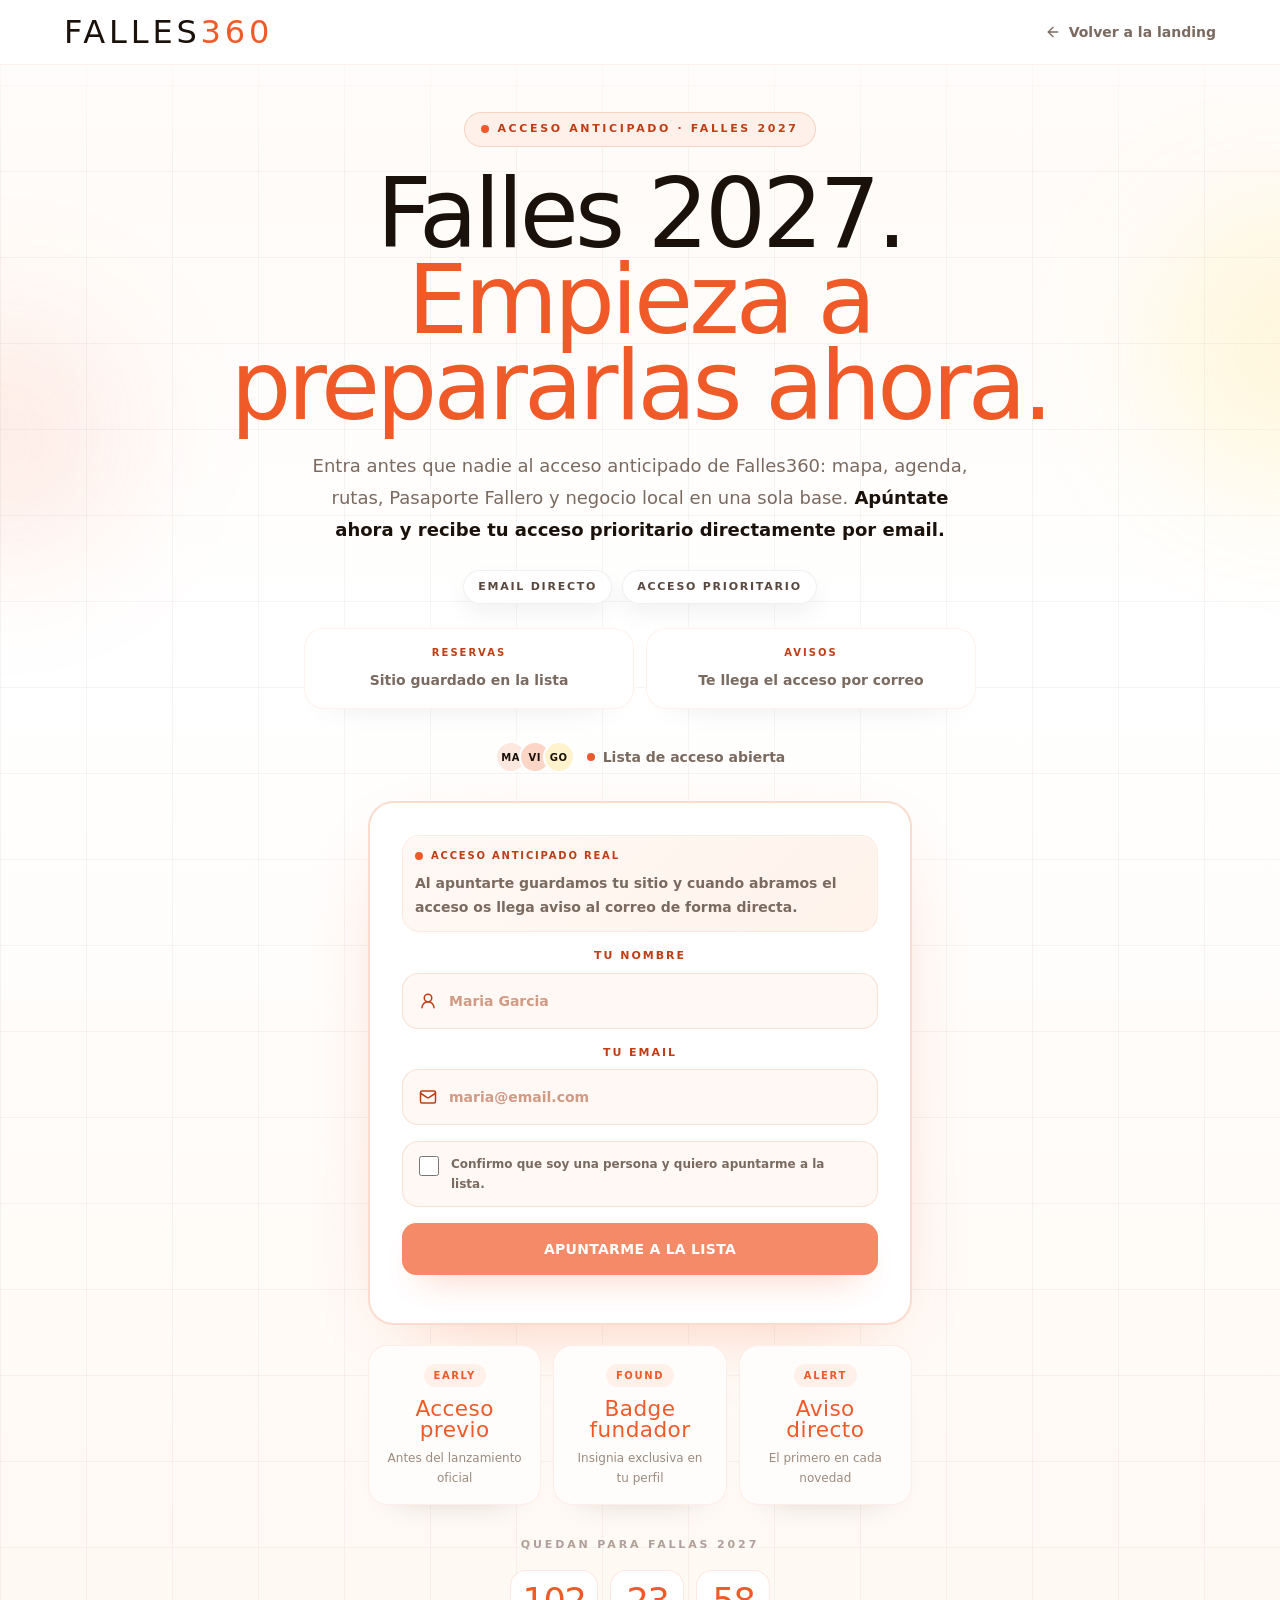
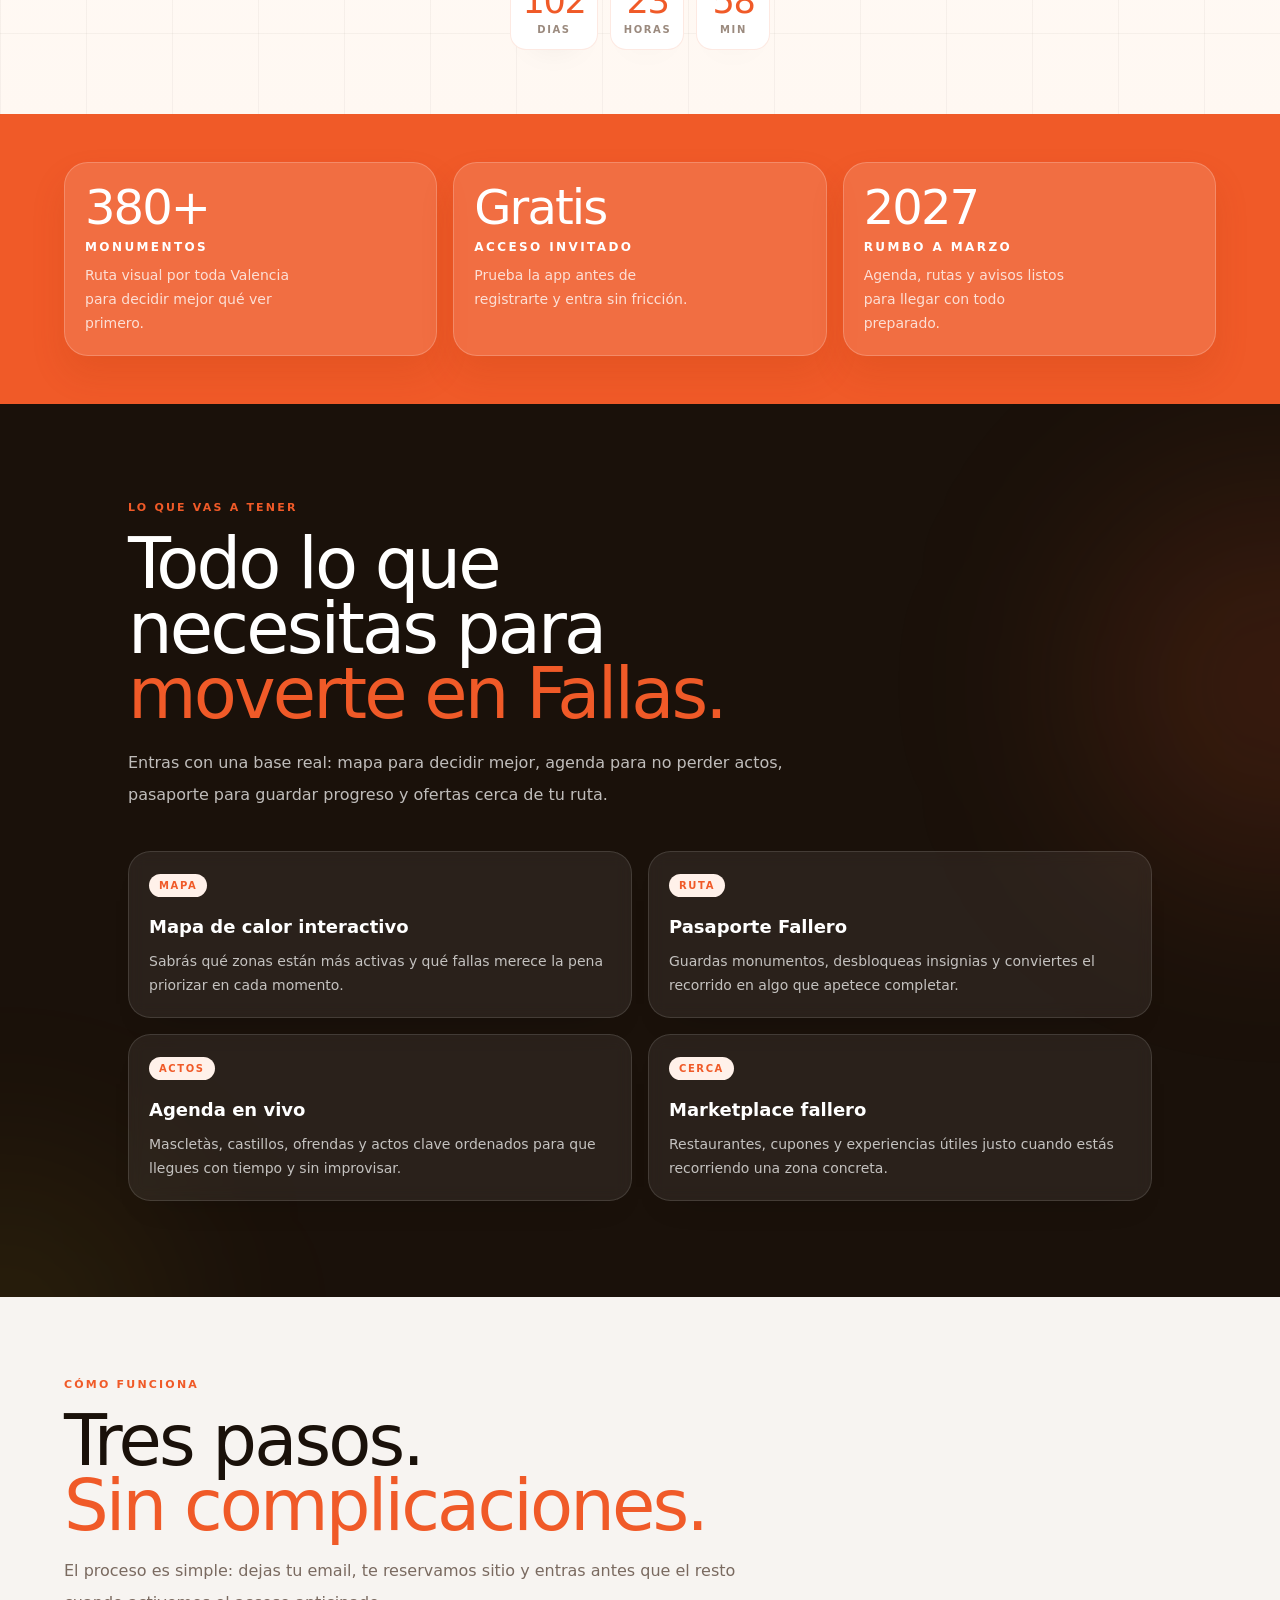
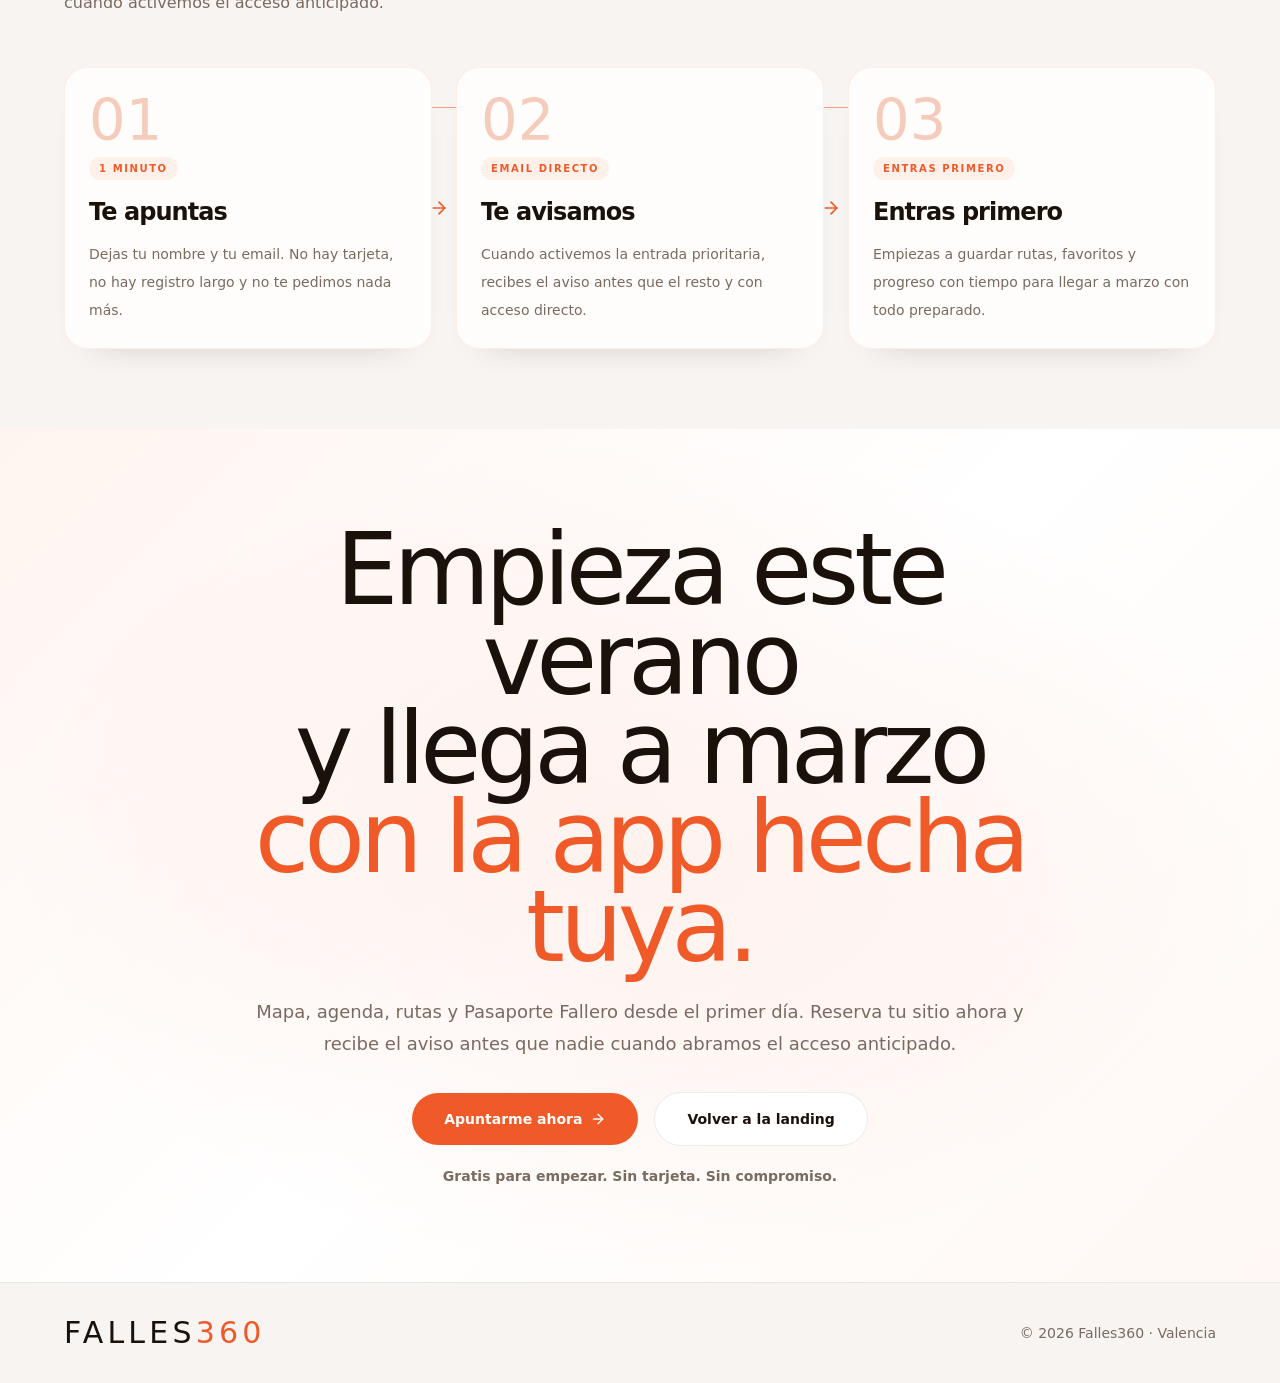
==== commit 47bca804: "Remove misleading static waitlist count" ====
--- a/index.html
+++ b/index.html
@@ -6,7 +6,7 @@
     <meta name="referrer" content="origin" />
     <meta
       http-equiv="Content-Security-Policy"
-      content="default-src 'self'; script-src 'self'; style-src 'self' https://fonts.googleapis.com; img-src 'self' data:; font-src 'self' data: https://fonts.gstatic.com; connect-src https://formsubmit.co; object-src 'none'; base-uri 'none'; form-action 'none'; frame-ancestors 'none'; upgrade-insecure-requests"
+      content="default-src 'self'; script-src 'self'; style-src 'self' https://fonts.googleapis.com; img-src 'self' data:; font-src 'self' data: https://fonts.gstatic.com; connect-src https://formsubmit.co; frame-src 'self' https://formsubmit.co; object-src 'none'; base-uri 'none'; form-action https://formsubmit.co; frame-ancestors 'none'; upgrade-insecure-requests"
     />
     <title>Whitelist Falles360 | Acceso anticipado</title>
     <meta
@@ -29,12 +29,12 @@
       content="Apuntate a la lista de acceso anticipado de Falles360."
     />
     <script src="./waitlist-config.js"></script>
-    <script type="module" crossorigin src="./index-B7L_tYue.js"></script>
-    <script type="module" crossorigin src="./arrow-left-L_Avg2kQ.js"></script>
-    <script type="module" crossorigin src="./arrow-right-Cr2vrVOg.js"></script>
-    <script type="module" crossorigin src="./user-round-BTLewzV9.js"></script>
-    <script type="module" crossorigin src="./whitelist-main-C9glSuvo.js"></script>
-    <link rel="stylesheet" crossorigin href="./index-Ckw-H9wx.css">
+    <script type="module" crossorigin src="./index-9z2E-oSv.js"></script>
+    <script type="module" crossorigin src="./arrow-left-Cetc7xWo.js"></script>
+    <script type="module" crossorigin src="./arrow-right-DKX8E4Cs.js"></script>
+    <script type="module" crossorigin src="./user-round-BRbY9trQ.js"></script>
+    <script type="module" crossorigin src="./whitelist-main-BWPOaidg.js"></script>
+    <link rel="stylesheet" crossorigin href="./index-nLDfP-yY.css">
   </head>
   <body>
     <div id="root"></div>
--- a/index-nLDfP-yY.css
+++ b/index-nLDfP-yY.css
@@ -0,0 +1 @@
+@import"https://fonts.googleapis.com/css2?family=Bebas+Neue&family=DM+Sans:wght@400;500;700;800&display=swap";/*! tailwindcss v4.2.2 | MIT License | https://tailwindcss.com */@layer properties{@supports (((-webkit-hyphens:none)) and (not (margin-trim:inline))) or ((-moz-orient:inline) and (not (color:rgb(from red r g b)))){*,:before,:after,::backdrop{--tw-translate-x:0;--tw-translate-y:0;--tw-translate-z:0;--tw-scale-x:1;--tw-scale-y:1;--tw-scale-z:1;--tw-rotate-x:initial;--tw-rotate-y:initial;--tw-rotate-z:initial;--tw-skew-x:initial;--tw-skew-y:initial;--tw-pan-x:initial;--tw-pan-y:initial;--tw-pinch-zoom:initial;--tw-scroll-snap-strictness:proximity;--tw-space-y-reverse:0;--tw-space-x-reverse:0;--tw-divide-x-reverse:0;--tw-border-style:solid;--tw-divide-y-reverse:0;--tw-gradient-position:initial;--tw-gradient-from:#0000;--tw-gradient-via:#0000;--tw-gradient-to:#0000;--tw-gradient-stops:initial;--tw-gradient-via-stops:initial;--tw-gradient-from-position:0%;--tw-gradient-via-position:50%;--tw-gradient-to-position:100%;--tw-leading:initial;--tw-font-weight:initial;--tw-tracking:initial;--tw-ordinal:initial;--tw-slashed-zero:initial;--tw-numeric-figure:initial;--tw-numeric-spacing:initial;--tw-numeric-fraction:initial;--tw-shadow:0 0 #0000;--tw-shadow-color:initial;--tw-shadow-alpha:100%;--tw-inset-shadow:0 0 #0000;--tw-inset-shadow-color:initial;--tw-inset-shadow-alpha:100%;--tw-ring-color:initial;--tw-ring-shadow:0 0 #0000;--tw-inset-ring-color:initial;--tw-inset-ring-shadow:0 0 #0000;--tw-ring-inset:initial;--tw-ring-offset-width:0px;--tw-ring-offset-color:#fff;--tw-ring-offset-shadow:0 0 #0000;--tw-outline-style:solid;--tw-blur:initial;--tw-brightness:initial;--tw-contrast:initial;--tw-grayscale:initial;--tw-hue-rotate:initial;--tw-invert:initial;--tw-opacity:initial;--tw-saturate:initial;--tw-sepia:initial;--tw-drop-shadow:initial;--tw-drop-shadow-color:initial;--tw-drop-shadow-alpha:100%;--tw-drop-shadow-size:initial;--tw-backdrop-blur:initial;--tw-backdrop-brightness:initial;--tw-backdrop-contrast:initial;--tw-backdrop-grayscale:initial;--tw-backdrop-hue-rotate:initial;--tw-backdrop-invert:initial;--tw-backdrop-opacity:initial;--tw-backdrop-saturate:initial;--tw-backdrop-sepia:initial;--tw-duration:initial;--tw-ease:initial}}}@layer theme{:root,:host{--font-sans:"DM Sans", ui-sans-serif, system-ui, sans-serif;--font-mono:ui-monospace, SFMono-Regular, Menlo, Monaco, Consolas, "Liberation Mono", "Courier New", monospace;--color-red-50:oklch(97.1% .013 17.38);--color-red-100:oklch(93.6% .032 17.717);--color-red-200:oklch(88.5% .062 18.334);--color-red-400:oklch(70.4% .191 22.216);--color-red-500:oklch(63.7% .237 25.331);--color-red-600:oklch(57.7% .245 27.325);--color-red-700:oklch(50.5% .213 27.518);--color-orange-50:oklch(98% .016 73.684);--color-orange-100:oklch(95.4% .038 75.164);--color-orange-200:oklch(90.1% .076 70.697);--color-orange-300:oklch(83.7% .128 66.29);--color-orange-400:oklch(75% .183 55.934);--color-orange-500:oklch(70.5% .213 47.604);--color-orange-600:oklch(64.6% .222 41.116);--color-orange-700:oklch(55.3% .195 38.402);--color-amber-50:oklch(98.7% .022 95.277);--color-amber-100:oklch(96.2% .059 95.617);--color-amber-200:oklch(92.4% .12 95.746);--color-amber-300:oklch(87.9% .169 91.605);--color-amber-400:oklch(82.8% .189 84.429);--color-amber-500:oklch(76.9% .188 70.08);--color-amber-600:oklch(66.6% .179 58.318);--color-amber-700:oklch(55.5% .163 48.998);--color-amber-800:oklch(47.3% .137 46.201);--color-amber-900:oklch(41.4% .112 45.904);--color-amber-950:oklch(27.9% .077 45.635);--color-yellow-400:oklch(85.2% .199 91.936);--color-yellow-900:oklch(42.1% .095 57.708);--color-green-500:oklch(72.3% .219 149.579);--color-emerald-50:oklch(97.9% .021 166.113);--color-emerald-100:oklch(95% .052 163.051);--color-emerald-200:oklch(90.5% .093 164.15);--color-emerald-300:oklch(84.5% .143 164.978);--color-emerald-400:oklch(76.5% .177 163.223);--color-emerald-500:oklch(69.6% .17 162.48);--color-emerald-600:oklch(59.6% .145 163.225);--color-emerald-700:oklch(50.8% .118 165.612);--color-emerald-800:oklch(43.2% .095 166.913);--color-cyan-300:oklch(86.5% .127 207.078);--color-cyan-500:oklch(71.5% .143 215.221);--color-sky-50:oklch(97.7% .013 236.62);--color-sky-100:oklch(95.1% .026 236.824);--color-sky-300:oklch(82.8% .111 230.318);--color-sky-400:oklch(74.6% .16 232.661);--color-sky-500:oklch(68.5% .169 237.323);--color-sky-600:oklch(58.8% .158 241.966);--color-sky-700:oklch(50% .134 242.749);--color-blue-50:oklch(97% .014 254.604);--color-blue-100:oklch(93.2% .032 255.585);--color-blue-400:oklch(70.7% .165 254.624);--color-blue-500:oklch(62.3% .214 259.815);--color-blue-600:oklch(54.6% .245 262.881);--color-blue-700:oklch(48.8% .243 264.376);--color-blue-900:oklch(37.9% .146 265.522);--color-purple-100:oklch(94.6% .033 307.174);--color-purple-600:oklch(55.8% .288 302.321);--color-pink-100:oklch(94.8% .028 342.258);--color-pink-600:oklch(59.2% .249 .584);--color-slate-50:oklch(98.4% .003 247.858);--color-slate-100:oklch(96.8% .007 247.896);--color-slate-200:oklch(92.9% .013 255.508);--color-slate-300:oklch(86.9% .022 252.894);--color-slate-400:oklch(70.4% .04 256.788);--color-slate-500:oklch(55.4% .046 257.417);--color-slate-600:oklch(44.6% .043 257.281);--color-slate-700:oklch(37.2% .044 257.287);--color-slate-800:oklch(27.9% .041 260.031);--color-slate-900:oklch(20.8% .042 265.755);--color-slate-950:oklch(12.9% .042 264.695);--color-gray-50:oklch(98.5% .002 247.839);--color-gray-100:oklch(96.7% .003 264.542);--color-gray-200:oklch(92.8% .006 264.531);--color-gray-300:oklch(87.2% .01 258.338);--color-gray-400:oklch(70.7% .022 261.325);--color-gray-500:oklch(55.1% .027 264.364);--color-zinc-950:oklch(14.1% .005 285.823);--color-black:#000;--color-white:#fff;--spacing:.25rem;--container-xs:20rem;--container-md:28rem;--container-xl:36rem;--container-2xl:42rem;--container-3xl:48rem;--container-4xl:56rem;--container-5xl:64rem;--container-6xl:72rem;--text-xs:.75rem;--text-xs--line-height:calc(1 / .75);--text-sm:.875rem;--text-sm--line-height:calc(1.25 / .875);--text-base:1rem;--text-base--line-height: 1.5 ;--text-lg:1.125rem;--text-lg--line-height:calc(1.75 / 1.125);--text-xl:1.25rem;--text-xl--line-height:calc(1.75 / 1.25);--text-2xl:1.5rem;--text-2xl--line-height:calc(2 / 1.5);--text-3xl:1.875rem;--text-3xl--line-height: 1.2 ;--text-4xl:2.25rem;--text-4xl--line-height:calc(2.5 / 2.25);--text-5xl:3rem;--text-5xl--line-height:1;--font-weight-medium:500;--font-weight-semibold:600;--font-weight-bold:700;--font-weight-black:900;--tracking-tighter:-.05em;--tracking-tight:-.025em;--tracking-widest:.1em;--leading-tight:1.25;--leading-relaxed:1.625;--radius-sm:.25rem;--radius-md:.375rem;--radius-lg:.5rem;--radius-xl:.75rem;--radius-2xl:1rem;--radius-3xl:1.5rem;--shadow-md:0 4px 6px -1px #0000001a, 0 2px 4px -2px #0000001a;--drop-shadow-lg:0 4px 4px #00000026;--ease-in:cubic-bezier(.4, 0, 1, 1);--ease-out:cubic-bezier(0, 0, .2, 1);--ease-in-out:cubic-bezier(.4, 0, .2, 1);--animate-spin:spin 1s linear infinite;--animate-ping:ping 1s cubic-bezier(0, 0, .2, 1) infinite;--animate-pulse:pulse 2s cubic-bezier(.4, 0, .6, 1) infinite;--blur-sm:8px;--blur-md:12px;--blur-lg:16px;--blur-xl:24px;--blur-2xl:40px;--blur-3xl:64px;--aspect-video:16 / 9;--default-transition-duration:.15s;--default-transition-timing-function:cubic-bezier(.4, 0, .2, 1);--default-font-family:var(--font-sans);--default-mono-font-family:var(--font-mono);--font-display:"Bebas Neue", ui-sans-serif, system-ui, sans-serif}}@layer base{*,:after,:before,::backdrop{box-sizing:border-box;border:0 solid;margin:0;padding:0}::file-selector-button{box-sizing:border-box;border:0 solid;margin:0;padding:0}html,:host{-webkit-text-size-adjust:100%;-moz-tab-size:4;tab-size:4;line-height:1.5;font-family:var(--default-font-family,ui-sans-serif, system-ui, sans-serif, "Apple Color Emoji", "Segoe UI Emoji", "Segoe UI Symbol", "Noto Color Emoji");font-feature-settings:var(--default-font-feature-settings,normal);font-variation-settings:var(--default-font-variation-settings,normal);-webkit-tap-highlight-color:transparent}hr{height:0;color:inherit;border-top-width:1px}abbr:where([title]){-webkit-text-decoration:underline dotted;text-decoration:underline dotted}h1,h2,h3,h4,h5,h6{font-size:inherit;font-weight:inherit}a{color:inherit;-webkit-text-decoration:inherit;text-decoration:inherit}b,strong{font-weight:bolder}code,kbd,samp,pre{font-family:var(--default-mono-font-family,ui-monospace, SFMono-Regular, Menlo, Monaco, Consolas, "Liberation Mono", "Courier New", monospace);font-feature-settings:var(--default-mono-font-feature-settings,normal);font-variation-settings:var(--default-mono-font-variation-settings,normal);font-size:1em}small{font-size:80%}sub,sup{vertical-align:baseline;font-size:75%;line-height:0;position:relative}sub{bottom:-.25em}sup{top:-.5em}table{text-indent:0;border-color:inherit;border-collapse:collapse}:-moz-focusring{outline:auto}progress{vertical-align:baseline}summary{display:list-item}ol,ul,menu{list-style:none}img,svg,video,canvas,audio,iframe,embed,object{vertical-align:middle;display:block}img,video{max-width:100%;height:auto}button,input,select,optgroup,textarea{font:inherit;font-feature-settings:inherit;font-variation-settings:inherit;letter-spacing:inherit;color:inherit;opacity:1;background-color:#0000;border-radius:0}::file-selector-button{font:inherit;font-feature-settings:inherit;font-variation-settings:inherit;letter-spacing:inherit;color:inherit;opacity:1;background-color:#0000;border-radius:0}:where(select:is([multiple],[size])) optgroup{font-weight:bolder}:where(select:is([multiple],[size])) optgroup option{padding-inline-start:20px}::file-selector-button{margin-inline-end:4px}::placeholder{opacity:1}@supports (not ((-webkit-appearance:-apple-pay-button))) or (contain-intrinsic-size:1px){::placeholder{color:currentColor}@supports (color:color-mix(in lab,red,red)){::placeholder{color:color-mix(in oklab,currentcolor 50%,transparent)}}}textarea{resize:vertical}::-webkit-search-decoration{-webkit-appearance:none}::-webkit-date-and-time-value{min-height:1lh;text-align:inherit}::-webkit-datetime-edit{display:inline-flex}::-webkit-datetime-edit-fields-wrapper{padding:0}::-webkit-datetime-edit{padding-block:0}::-webkit-datetime-edit-year-field{padding-block:0}::-webkit-datetime-edit-month-field{padding-block:0}::-webkit-datetime-edit-day-field{padding-block:0}::-webkit-datetime-edit-hour-field{padding-block:0}::-webkit-datetime-edit-minute-field{padding-block:0}::-webkit-datetime-edit-second-field{padding-block:0}::-webkit-datetime-edit-millisecond-field{padding-block:0}::-webkit-datetime-edit-meridiem-field{padding-block:0}::-webkit-calendar-picker-indicator{line-height:1}:-moz-ui-invalid{box-shadow:none}button,input:where([type=button],[type=reset],[type=submit]){-webkit-appearance:button;-moz-appearance:button;appearance:button}::file-selector-button{-webkit-appearance:button;-moz-appearance:button;appearance:button}::-webkit-inner-spin-button{height:auto}::-webkit-outer-spin-button{height:auto}[hidden]:where(:not([hidden=until-found])){display:none!important}}@layer components;@layer utilities{.pointer-events-auto{pointer-events:auto}.pointer-events-none{pointer-events:none}.collapse{visibility:collapse}.invisible{visibility:hidden}.visible{visibility:visible}.sr-only{clip-path:inset(50%);white-space:nowrap;border-width:0;width:1px;height:1px;margin:-1px;padding:0;position:absolute;overflow:hidden}.not-sr-only{clip-path:none;white-space:normal;width:auto;height:auto;margin:0;padding:0;position:static;overflow:visible}.absolute{position:absolute}.fixed{position:fixed}.relative{position:relative}.static{position:static}.sticky{position:sticky}.inset-0{inset:calc(var(--spacing) * 0)}.inset-2{inset:calc(var(--spacing) * 2)}.inset-4{inset:calc(var(--spacing) * 4)}.-inset-x-8{inset-inline:calc(var(--spacing) * -8)}.inset-x-0{inset-inline:calc(var(--spacing) * 0)}.inset-x-2{inset-inline:calc(var(--spacing) * 2)}.inset-x-3{inset-inline:calc(var(--spacing) * 3)}.inset-x-4{inset-inline:calc(var(--spacing) * 4)}.inset-x-5{inset-inline:calc(var(--spacing) * 5)}.inset-x-6{inset-inline:calc(var(--spacing) * 6)}.inset-y-0{inset-block:calc(var(--spacing) * 0)}.start{inset-inline-start:var(--spacing)}.start\!{inset-inline-start:var(--spacing)!important}.end{inset-inline-end:var(--spacing)}.-top-0\.5{top:calc(var(--spacing) * -.5)}.-top-1{top:calc(var(--spacing) * -1)}.-top-8{top:calc(var(--spacing) * -8)}.-top-9{top:calc(var(--spacing) * -9)}.-top-10{top:calc(var(--spacing) * -10)}.-top-12{top:calc(var(--spacing) * -12)}.-top-16{top:calc(var(--spacing) * -16)}.-top-20{top:calc(var(--spacing) * -20)}.top-0{top:calc(var(--spacing) * 0)}.top-1{top:calc(var(--spacing) * 1)}.top-1\/2{top:50%}.top-2{top:calc(var(--spacing) * 2)}.top-2\.5{top:calc(var(--spacing) * 2.5)}.top-3{top:calc(var(--spacing) * 3)}.top-4{top:calc(var(--spacing) * 4)}.top-5{top:calc(var(--spacing) * 5)}.top-6{top:calc(var(--spacing) * 6)}.top-7{top:calc(var(--spacing) * 7)}.top-8{top:calc(var(--spacing) * 8)}.top-9{top:calc(var(--spacing) * 9)}.top-10{top:calc(var(--spacing) * 10)}.top-11{top:calc(var(--spacing) * 11)}.top-24{top:calc(var(--spacing) * 24)}.top-\[-1\.35rem\]{top:-1.35rem}.top-\[-1\.45rem\]{top:-1.45rem}.top-\[-10\%\]{top:-10%}.top-\[-16\%\]{top:-16%}.top-\[0\.65rem\]{top:.65rem}.top-\[1\.1rem\]{top:1.1rem}.top-\[5\.35rem\]{top:5.35rem}.top-\[6\.1rem\]{top:6.1rem}.top-\[6\.35rem\]{top:6.35rem}.top-\[10\%\]{top:10%}.top-\[12\%\]{top:12%}.top-\[14\%\]{top:14%}.top-\[15\%\]{top:15%}.top-\[17\%\]{top:17%}.top-\[18\%\]{top:18%}.top-\[18vh\]{top:18vh}.top-\[19\%\]{top:19%}.top-\[20\%\]{top:20%}.top-\[22\%\]{top:22%}.top-\[24\%\]{top:24%}.top-\[26\%\]{top:26%}.top-\[28\%\]{top:28%}.top-\[32\%\]{top:32%}.top-\[33\%\]{top:33%}.top-\[34\%\]{top:34%}.top-\[42\%\]{top:42%}.top-\[43\%\]{top:43%}.top-\[44\%\]{top:44%}.top-\[47\%\]{top:47%}.top-\[52\%\]{top:52%}.top-\[56\%\]{top:56%}.top-\[66\%\]{top:66%}.top-\[max\(5\.5rem\,env\(safe-area-inset-top\,0px\)\+4\.5rem\)\]{top:max(5.5rem,env(safe-area-inset-top,0px) + 4.5rem)}.top-auto{top:auto}.-right-0\.5{right:calc(var(--spacing) * -.5)}.-right-1{right:calc(var(--spacing) * -1)}.-right-1\.5{right:calc(var(--spacing) * -1.5)}.-right-2{right:calc(var(--spacing) * -2)}.-right-6{right:calc(var(--spacing) * -6)}.-right-8{right:calc(var(--spacing) * -8)}.-right-10{right:calc(var(--spacing) * -10)}.-right-12{right:calc(var(--spacing) * -12)}.-right-14{right:calc(var(--spacing) * -14)}.-right-16{right:calc(var(--spacing) * -16)}.-right-20{right:calc(var(--spacing) * -20)}.-right-\[2px\]{right:-2px}.-right-\[3px\]{right:-3px}.right-0{right:calc(var(--spacing) * 0)}.right-2\.5{right:calc(var(--spacing) * 2.5)}.right-3{right:calc(var(--spacing) * 3)}.right-4{right:calc(var(--spacing) * 4)}.right-5{right:calc(var(--spacing) * 5)}.right-6{right:calc(var(--spacing) * 6)}.right-8{right:calc(var(--spacing) * 8)}.right-\[-10\%\]{right:-10%}.right-\[-10rem\]{right:-10rem}.right-\[-12\%\]{right:-12%}.right-\[-12px\]{right:-12px}.right-\[-12rem\]{right:-12rem}.right-\[-18px\]{right:-18px}.right-\[-80px\]{right:-80px}.right-\[4\.5rem\]{right:4.5rem}.right-\[12\%\]{right:12%}.right-\[13\%\]{right:13%}.right-\[16\%\]{right:16%}.right-\[19\%\]{right:19%}.-bottom-1{bottom:calc(var(--spacing) * -1)}.-bottom-1\.5{bottom:calc(var(--spacing) * -1.5)}.-bottom-2{bottom:calc(var(--spacing) * -2)}.-bottom-3{bottom:calc(var(--spacing) * -3)}.-bottom-4{bottom:calc(var(--spacing) * -4)}.-bottom-10{bottom:calc(var(--spacing) * -10)}.bottom-0{bottom:calc(var(--spacing) * 0)}.bottom-2{bottom:calc(var(--spacing) * 2)}.bottom-3{bottom:calc(var(--spacing) * 3)}.bottom-4{bottom:calc(var(--spacing) * 4)}.bottom-5{bottom:calc(var(--spacing) * 5)}.bottom-6{bottom:calc(var(--spacing) * 6)}.bottom-8{bottom:calc(var(--spacing) * 8)}.bottom-10{bottom:calc(var(--spacing) * 10)}.bottom-16{bottom:calc(var(--spacing) * 16)}.bottom-20{bottom:calc(var(--spacing) * 20)}.bottom-24{bottom:calc(var(--spacing) * 24)}.bottom-28{bottom:calc(var(--spacing) * 28)}.bottom-\[-0\.55rem\]{bottom:-.55rem}.bottom-\[-10\%\]{bottom:-10%}.bottom-\[-12rem\]{bottom:-12rem}.bottom-\[-14\%\]{bottom:-14%}.bottom-\[7\.2rem\]{bottom:7.2rem}.bottom-\[7\.9rem\]{bottom:7.9rem}.bottom-\[8\.5rem\]{bottom:8.5rem}.bottom-\[23\%\]{bottom:23%}.bottom-\[29\%\]{bottom:29%}.bottom-\[calc\(env\(safe-area-inset-bottom\,0px\)\+0\.55rem\)\]{bottom:calc(env(safe-area-inset-bottom,0px) + .55rem)}.bottom-\[calc\(env\(safe-area-inset-bottom\,0px\)\+1\.15rem\)\]{bottom:calc(env(safe-area-inset-bottom,0px) + 1.15rem)}.bottom-\[calc\(env\(safe-area-inset-bottom\,0px\)\+5\.05rem\)\]{bottom:calc(env(safe-area-inset-bottom,0px) + 5.05rem)}.bottom-\[calc\(env\(safe-area-inset-bottom\,0px\)\+5\.6rem\)\]{bottom:calc(env(safe-area-inset-bottom,0px) + 5.6rem)}.bottom-\[calc\(env\(safe-area-inset-bottom\,0px\)\+5\.8rem\)\]{bottom:calc(env(safe-area-inset-bottom,0px) + 5.8rem)}.bottom-\[calc\(env\(safe-area-inset-bottom\,0px\)\+5rem\)\]{bottom:calc(env(safe-area-inset-bottom,0px) + 5rem)}.bottom-\[calc\(env\(safe-area-inset-bottom\,0px\)\+12\.5rem\)\]{bottom:calc(env(safe-area-inset-bottom,0px) + 12.5rem)}.bottom-\[calc\(env\(safe-area-inset-bottom\,0px\)\+15\.05rem\)\]{bottom:calc(env(safe-area-inset-bottom,0px) + 15.05rem)}.bottom-full{bottom:100%}.-left-8{left:calc(var(--spacing) * -8)}.-left-16{left:calc(var(--spacing) * -16)}.-left-20{left:calc(var(--spacing) * -20)}.-left-\[2px\]{left:-2px}.-left-\[3px\]{left:-3px}.-left-\[10000px\]{left:-10000px}.left-0{left:calc(var(--spacing) * 0)}.left-1{left:calc(var(--spacing) * 1)}.left-1\/2{left:50%}.left-2{left:calc(var(--spacing) * 2)}.left-2\.5{left:calc(var(--spacing) * 2.5)}.left-3{left:calc(var(--spacing) * 3)}.left-4{left:calc(var(--spacing) * 4)}.left-6{left:calc(var(--spacing) * 6)}.left-8{left:calc(var(--spacing) * 8)}.left-14{left:calc(var(--spacing) * 14)}.left-32{left:calc(var(--spacing) * 32)}.left-52{left:calc(var(--spacing) * 52)}.left-\[-8rem\]{left:-8rem}.left-\[-10\%\]{left:-10%}.left-\[-10rem\]{left:-10rem}.left-\[-12\%\]{left:-12%}.left-\[-80px\]{left:-80px}.left-\[0\.17rem\]{left:.17rem}.left-\[1\.55rem\]{left:1.55rem}.left-\[8\%\]{left:8%}.left-\[10\%\]{left:10%}.left-\[11\%\]{left:11%}.left-\[12\%\]{left:12%}.left-\[14\%\]{left:14%}.left-\[18\%\]{left:18%}.left-\[22\%\]{left:22%}.left-\[24\%\]{left:24%}.left-\[30\%\]{left:30%}.left-\[31\%\]{left:31%}.left-\[34\%\]{left:34%}.left-\[35\%\]{left:35%}.left-\[38\%\]{left:38%}.left-\[42\%\]{left:42%}.left-\[44\%\]{left:44%}.left-\[46\%\]{left:46%}.left-\[54\%\]{left:54%}.left-\[58\%\]{left:58%}.left-\[60\%\]{left:60%}.left-\[61\%\]{left:61%}.left-\[65\%\]{left:65%}.left-\[72\%\]{left:72%}.left-\[78px\]{left:78px}.isolate{isolation:isolate}.isolation-auto{isolation:auto}.z-0{z-index:0}.z-10{z-index:10}.z-20{z-index:20}.z-30{z-index:30}.z-40{z-index:40}.z-50{z-index:50}.z-\[-1\]{z-index:-1}.z-\[5\]{z-index:5}.z-\[18\]{z-index:18}.z-\[19\]{z-index:19}.z-\[30\]{z-index:30}.z-\[60\]{z-index:60}.z-\[70\]{z-index:70}.z-\[80\]{z-index:80}.z-\[120\]{z-index:120}.z-\[1000\]{z-index:1000}.z-\[1038\]{z-index:1038}.z-\[1040\]{z-index:1040}.z-\[1042\]{z-index:1042}.z-\[1080\]{z-index:1080}.z-\[1100\]{z-index:1100}.z-\[1120\]{z-index:1120}.z-\[1200\]{z-index:1200}.z-\[1242\]{z-index:1242}.z-\[1320\]{z-index:1320}.z-\[1350\]{z-index:1350}.z-\[2000\]{z-index:2000}.z-\[2100\]{z-index:2100}.z-\[2600\]{z-index:2600}.z-\[5000\]{z-index:5000}.z-\[5100\]{z-index:5100}.z-\[5200\]{z-index:5200}.z-\[5600\]{z-index:5600}.z-\[6000\]{z-index:6000}.z-\[6200\]{z-index:6200}.z-\[6500\]{z-index:6500}.z-\[7000\]{z-index:7000}.z-\[7050\]{z-index:7050}.z-\[7100\]{z-index:7100}.z-\[7200\]{z-index:7200}.z-\[7400\]{z-index:7400}.z-\[7450\]{z-index:7450}.z-\[7600\]{z-index:7600}.z-\[9000\]{z-index:9000}.z-\[9100\]{z-index:9100}.z-\[9200\]{z-index:9200}.z-\[9300\]{z-index:9300}.z-\[99999\]{z-index:99999}.col-span-2{grid-column:span 2/span 2}.container{width:100%}@media(min-width:40rem){.container{max-width:40rem}}@media(min-width:48rem){.container{max-width:48rem}}@media(min-width:64rem){.container{max-width:64rem}}@media(min-width:80rem){.container{max-width:80rem}}@media(min-width:96rem){.container{max-width:96rem}}.container\!{width:100%!important}@media(min-width:40rem){.container\!{max-width:40rem!important}}@media(min-width:48rem){.container\!{max-width:48rem!important}}@media(min-width:64rem){.container\!{max-width:64rem!important}}@media(min-width:80rem){.container\!{max-width:80rem!important}}@media(min-width:96rem){.container\!{max-width:96rem!important}}.-mx-2{margin-inline:calc(var(--spacing) * -2)}.-mx-3{margin-inline:calc(var(--spacing) * -3)}.-mx-3\.5{margin-inline:calc(var(--spacing) * -3.5)}.-mx-4{margin-inline:calc(var(--spacing) * -4)}.mx-3{margin-inline:calc(var(--spacing) * 3)}.mx-auto{margin-inline:auto}.-mt-4{margin-top:calc(var(--spacing) * -4)}.mt-0{margin-top:calc(var(--spacing) * 0)}.mt-0\.5{margin-top:calc(var(--spacing) * .5)}.mt-1{margin-top:calc(var(--spacing) * 1)}.mt-1\.5{margin-top:calc(var(--spacing) * 1.5)}.mt-2{margin-top:calc(var(--spacing) * 2)}.mt-2\.5{margin-top:calc(var(--spacing) * 2.5)}.mt-3{margin-top:calc(var(--spacing) * 3)}.mt-4{margin-top:calc(var(--spacing) * 4)}.mt-5{margin-top:calc(var(--spacing) * 5)}.mt-6{margin-top:calc(var(--spacing) * 6)}.mt-7{margin-top:calc(var(--spacing) * 7)}.mt-8{margin-top:calc(var(--spacing) * 8)}.mt-9{margin-top:calc(var(--spacing) * 9)}.mt-10{margin-top:calc(var(--spacing) * 10)}.mt-12{margin-top:calc(var(--spacing) * 12)}.mt-14{margin-top:calc(var(--spacing) * 14)}.mt-\[6vh\]{margin-top:6vh}.mt-\[8vh\]{margin-top:8vh}.mr-1{margin-right:calc(var(--spacing) * 1)}.mr-2{margin-right:calc(var(--spacing) * 2)}.mb-0{margin-bottom:calc(var(--spacing) * 0)}.mb-0\.5{margin-bottom:calc(var(--spacing) * .5)}.mb-1{margin-bottom:calc(var(--spacing) * 1)}.mb-1\.5{margin-bottom:calc(var(--spacing) * 1.5)}.mb-2{margin-bottom:calc(var(--spacing) * 2)}.mb-3{margin-bottom:calc(var(--spacing) * 3)}.mb-4{margin-bottom:calc(var(--spacing) * 4)}.mb-5{margin-bottom:calc(var(--spacing) * 5)}.mb-6{margin-bottom:calc(var(--spacing) * 6)}.mb-8{margin-bottom:calc(var(--spacing) * 8)}.mb-12{margin-bottom:calc(var(--spacing) * 12)}.-ml-2{margin-left:calc(var(--spacing) * -2)}.ml-0\.5{margin-left:calc(var(--spacing) * .5)}.ml-1{margin-left:calc(var(--spacing) * 1)}.ml-2{margin-left:calc(var(--spacing) * 2)}.ml-3{margin-left:calc(var(--spacing) * 3)}.ml-auto{margin-left:auto}.line-clamp-1{-webkit-line-clamp:1;-webkit-box-orient:vertical;display:-webkit-box;overflow:hidden}.line-clamp-2{-webkit-line-clamp:2;-webkit-box-orient:vertical;display:-webkit-box;overflow:hidden}.line-clamp-3{-webkit-line-clamp:3;-webkit-box-orient:vertical;display:-webkit-box;overflow:hidden}.line-clamp-4{-webkit-line-clamp:4;-webkit-box-orient:vertical;display:-webkit-box;overflow:hidden}.block{display:block}.contents{display:contents}.flex{display:flex}.flow-root{display:flow-root}.grid{display:grid}.hidden{display:none}.inline{display:inline}.inline-block{display:inline-block}.inline-flex{display:inline-flex}.inline-grid{display:inline-grid}.inline-table{display:inline-table}.list-item{display:list-item}.table{display:table}.table-caption{display:table-caption}.table-cell{display:table-cell}.table-column{display:table-column}.table-column-group{display:table-column-group}.table-footer-group{display:table-footer-group}.table-header-group{display:table-header-group}.table-row{display:table-row}.table-row-group{display:table-row-group}.aspect-\[1\.25\]{aspect-ratio:1.25}.aspect-\[1\.35\]{aspect-ratio:1.35}.aspect-\[4\/5\]{aspect-ratio:4/5}.aspect-\[5\/6\]{aspect-ratio:5/6}.aspect-\[5\/7\]{aspect-ratio:5/7}.aspect-\[16\/9\]{aspect-ratio:16/9}.aspect-\[16\/10\]{aspect-ratio:16/10}.aspect-square{aspect-ratio:1}.aspect-video{aspect-ratio:var(--aspect-video)}.h-1{height:calc(var(--spacing) * 1)}.h-1\.5{height:calc(var(--spacing) * 1.5)}.h-2{height:calc(var(--spacing) * 2)}.h-2\.5{height:calc(var(--spacing) * 2.5)}.h-3{height:calc(var(--spacing) * 3)}.h-3\.5{height:calc(var(--spacing) * 3.5)}.h-4{height:calc(var(--spacing) * 4)}.h-4\.5{height:calc(var(--spacing) * 4.5)}.h-5{height:calc(var(--spacing) * 5)}.h-5\.5{height:calc(var(--spacing) * 5.5)}.h-6{height:calc(var(--spacing) * 6)}.h-6\.5{height:calc(var(--spacing) * 6.5)}.h-7{height:calc(var(--spacing) * 7)}.h-8{height:calc(var(--spacing) * 8)}.h-9{height:calc(var(--spacing) * 9)}.h-10{height:calc(var(--spacing) * 10)}.h-11{height:calc(var(--spacing) * 11)}.h-12{height:calc(var(--spacing) * 12)}.h-14{height:calc(var(--spacing) * 14)}.h-16{height:calc(var(--spacing) * 16)}.h-20{height:calc(var(--spacing) * 20)}.h-24{height:calc(var(--spacing) * 24)}.h-28{height:calc(var(--spacing) * 28)}.h-32{height:calc(var(--spacing) * 32)}.h-36{height:calc(var(--spacing) * 36)}.h-40{height:calc(var(--spacing) * 40)}.h-44{height:calc(var(--spacing) * 44)}.h-48{height:calc(var(--spacing) * 48)}.h-52{height:calc(var(--spacing) * 52)}.h-56{height:calc(var(--spacing) * 56)}.h-64{height:calc(var(--spacing) * 64)}.h-72{height:calc(var(--spacing) * 72)}.h-80{height:calc(var(--spacing) * 80)}.h-96{height:calc(var(--spacing) * 96)}.h-\[3\.25rem\]{height:3.25rem}.h-\[3px\]{height:3px}.h-\[3rem\]{height:3rem}.h-\[4\.5rem\]{height:4.5rem}.h-\[4\.15rem\]{height:4.15rem}.h-\[4px\]{height:4px}.h-\[14px\]{height:14px}.h-\[15rem\]{height:15rem}.h-\[17px\]{height:17px}.h-\[18px\]{height:18px}.h-\[24vh\]{height:24vh}.h-\[24vw\]{height:24vw}.h-\[28vw\]{height:28vw}.h-\[34vh\]{height:34vh}.h-\[36vh\]{height:36vh}.h-\[36vw\]{height:36vw}.h-\[40vw\]{height:40vw}.h-\[42vw\]{height:42vw}.h-\[50vw\]{height:50vw}.h-\[52px\]{height:52px}.h-\[54px\]{height:54px}.h-\[70vh\]{height:70vh}.h-\[72px\]{height:72px}.h-\[100dvh\]{height:100dvh}.h-\[160px\]{height:160px}.h-\[166px\]{height:166px}.h-\[180px\]{height:180px}.h-\[210px\]{height:210px}.h-\[460px\]{height:460px}.h-\[500px\]{height:500px}.h-\[650px\]{height:650px}.h-\[820px\]{height:820px}.h-\[calc\(100\%-3\.5rem\)\]{height:calc(100% - 3.5rem)}.h-\[min\(74dvh\,860px\)\]{height:min(74dvh,860px)}.h-\[min\(76vh\,900px\)\]{height:min(76vh,900px)}.h-\[min\(84vh\,1080px\)\]{height:min(84vh,1080px)}.h-\[min\(980px\,calc\(100vh-4rem\)\)\]{height:min(980px,100vh - 4rem)}.h-dvh{height:100dvh}.h-full{height:100%}.h-px{height:1px}.max-h-24{max-height:calc(var(--spacing) * 24)}.max-h-32{max-height:calc(var(--spacing) * 32)}.max-h-36{max-height:calc(var(--spacing) * 36)}.max-h-\[44vh\]{max-height:44vh}.max-h-\[52vh\]{max-height:52vh}.max-h-\[58vh\]{max-height:58vh}.max-h-\[92vh\]{max-height:92vh}.max-h-\[calc\(92vh-12rem\)\]{max-height:calc(92vh - 12rem)}.max-h-\[calc\(100dvh-1rem\)\]{max-height:calc(100dvh - 1rem)}.max-h-\[calc\(100dvh-6\.25rem\)\]{max-height:calc(100dvh - 6.25rem)}.max-h-\[calc\(100dvh-7rem\)\]{max-height:calc(100dvh - 7rem)}.max-h-\[calc\(100dvh-12rem\)\]{max-height:calc(100dvh - 12rem)}.max-h-\[calc\(100dvh-max\(5\.5rem\,env\(safe-area-inset-top\,0px\)\+4\.5rem\)-5rem-env\(safe-area-inset-bottom\,0px\)-4\.5rem\)\]{max-height:calc(100dvh - max(5.5rem,env(safe-area-inset-top,0px) + 4.5rem) - 9.5rem - env(safe-area-inset-bottom,0px))}.max-h-\[min\(24dvh\,12rem\)\]{max-height:min(24dvh,12rem)}.max-h-\[min\(78dvh\,42rem\)\]{max-height:min(78dvh,42rem)}.max-h-\[min\(90vh\,860px\)\]{max-height:min(90vh,860px)}.max-h-\[min\(92vh\,980px\)\]{max-height:min(92vh,980px)}.min-h-0{min-height:calc(var(--spacing) * 0)}.min-h-9{min-height:calc(var(--spacing) * 9)}.min-h-10{min-height:calc(var(--spacing) * 10)}.min-h-11{min-height:calc(var(--spacing) * 11)}.min-h-12{min-height:calc(var(--spacing) * 12)}.min-h-\[18rem\]{min-height:18rem}.min-h-\[38vh\]{min-height:38vh}.min-h-\[50px\]{min-height:50px}.min-h-\[52px\]{min-height:52px}.min-h-\[54px\]{min-height:54px}.min-h-\[55vh\]{min-height:55vh}.min-h-\[56px\]{min-height:56px}.min-h-\[72px\]{min-height:72px}.min-h-\[88px\]{min-height:88px}.min-h-\[100dvh\]{min-height:100dvh}.min-h-\[132px\]{min-height:132px}.min-h-\[160px\]{min-height:160px}.min-h-\[178px\]{min-height:178px}.min-h-\[230px\]{min-height:230px}.min-h-\[248px\]{min-height:248px}.min-h-\[250px\]{min-height:250px}.min-h-\[260px\]{min-height:260px}.min-h-\[290px\]{min-height:290px}.min-h-\[320px\]{min-height:320px}.min-h-\[330px\]{min-height:330px}.min-h-\[360px\]{min-height:360px}.min-h-\[420px\]{min-height:420px}.min-h-\[460px\]{min-height:460px}.min-h-\[500px\]{min-height:500px}.min-h-\[520px\]{min-height:520px}.min-h-\[560px\]{min-height:560px}.min-h-\[660px\]{min-height:660px}.min-h-\[760px\]{min-height:760px}.min-h-\[calc\(100dvh-10rem\)\]{min-height:calc(100dvh - 10rem)}.min-h-\[calc\(100vh-6\.5rem\)\]{min-height:calc(100vh - 6.5rem)}.min-h-\[calc\(100vh-6rem\)\]{min-height:calc(100vh - 6rem)}.min-h-dvh{min-height:100dvh}.min-h-full{min-height:100%}.min-h-screen{min-height:100vh}.w-1{width:calc(var(--spacing) * 1)}.w-1\.5{width:calc(var(--spacing) * 1.5)}.w-2{width:calc(var(--spacing) * 2)}.w-2\.5{width:calc(var(--spacing) * 2.5)}.w-3{width:calc(var(--spacing) * 3)}.w-3\.5{width:calc(var(--spacing) * 3.5)}.w-4{width:calc(var(--spacing) * 4)}.w-4\.5{width:calc(var(--spacing) * 4.5)}.w-5{width:calc(var(--spacing) * 5)}.w-5\.5{width:calc(var(--spacing) * 5.5)}.w-6{width:calc(var(--spacing) * 6)}.w-6\.5{width:calc(var(--spacing) * 6.5)}.w-7{width:calc(var(--spacing) * 7)}.w-8{width:calc(var(--spacing) * 8)}.w-9{width:calc(var(--spacing) * 9)}.w-10{width:calc(var(--spacing) * 10)}.w-11{width:calc(var(--spacing) * 11)}.w-12{width:calc(var(--spacing) * 12)}.w-14{width:calc(var(--spacing) * 14)}.w-16{width:calc(var(--spacing) * 16)}.w-20{width:calc(var(--spacing) * 20)}.w-24{width:calc(var(--spacing) * 24)}.w-28{width:calc(var(--spacing) * 28)}.w-32{width:calc(var(--spacing) * 32)}.w-36{width:calc(var(--spacing) * 36)}.w-40{width:calc(var(--spacing) * 40)}.w-44{width:calc(var(--spacing) * 44)}.w-48{width:calc(var(--spacing) * 48)}.w-52{width:calc(var(--spacing) * 52)}.w-56{width:calc(var(--spacing) * 56)}.w-64{width:calc(var(--spacing) * 64)}.w-72{width:calc(var(--spacing) * 72)}.w-80{width:calc(var(--spacing) * 80)}.w-96{width:calc(var(--spacing) * 96)}.w-\[2px\]{width:2px}.w-\[3px\]{width:3px}.w-\[4\.15rem\]{width:4.15rem}.w-\[14px\]{width:14px}.w-\[17px\]{width:17px}.w-\[18px\]{width:18px}.w-\[24vw\]{width:24vw}.w-\[28rem\]{width:28rem}.w-\[28vw\]{width:28vw}.w-\[34\%\]{width:34%}.w-\[36vw\]{width:36vw}.w-\[40vw\]{width:40vw}.w-\[42vw\]{width:42vw}.w-\[44\%\]{width:44%}.w-\[45\%\]{width:45%}.w-\[48\%\]{width:48%}.w-\[50\%\]{width:50%}.w-\[50vw\]{width:50vw}.w-\[52\%\]{width:52%}.w-\[52px\]{width:52px}.w-\[54px\]{width:54px}.w-\[58\%\]{width:58%}.w-\[62\%\]{width:62%}.w-\[70px\]{width:70px}.w-\[72\%\]{width:72%}.w-\[72px\]{width:72px}.w-\[78\%\]{width:78%}.w-\[78vw\]{width:78vw}.w-\[80\%\]{width:80%}.w-\[84vw\]{width:84vw}.w-\[86vw\]{width:86vw}.w-\[92\%\]{width:92%}.w-\[92vw\]{width:92vw}.w-\[94\%\]{width:94%}.w-\[96\%\]{width:96%}.w-\[200px\]{width:200px}.w-\[220px\]{width:220px}.w-\[250px\]{width:250px}.w-\[320px\]{width:320px}.w-\[calc\(100\%-1\.5rem\)\]{width:calc(100% - 1.5rem)}.w-\[min\(22rem\,calc\(100vw-6rem\)\)\]{width:min(22rem,100vw - 6rem)}.w-\[min\(45vw\,168px\)\]{width:min(45vw,168px)}.w-\[min\(92vw\,380px\)\]{width:min(92vw,380px)}.w-\[min\(92vw\,480px\)\]{width:min(92vw,480px)}.w-\[min\(100vw-1rem\,25\.5rem\)\]{width:min(100vw - 1rem,25.5rem)}.w-\[min\(320px\,calc\(100vw-2rem\)\)\]{width:min(320px,100vw - 2rem)}.w-\[min\(360px\,calc\(100vw-2rem\)\)\]{width:min(360px,100vw - 2rem)}.w-auto{width:auto}.w-full{width:100%}.w-px{width:1px}.max-w-2xl{max-width:var(--container-2xl)}.max-w-3xl{max-width:var(--container-3xl)}.max-w-4xl{max-width:var(--container-4xl)}.max-w-5xl{max-width:var(--container-5xl)}.max-w-6xl{max-width:var(--container-6xl)}.max-w-\[10rem\]{max-width:10rem}.max-w-\[18rem\]{max-width:18rem}.max-w-\[19\.75rem\]{max-width:19.75rem}.max-w-\[19rem\]{max-width:19rem}.max-w-\[20ch\]{max-width:20ch}.max-w-\[20rem\]{max-width:20rem}.max-w-\[22rem\]{max-width:22rem}.max-w-\[24ch\]{max-width:24ch}.max-w-\[24rem\]{max-width:24rem}.max-w-\[26rem\]{max-width:26rem}.max-w-\[28rem\]{max-width:28rem}.max-w-\[30rem\]{max-width:30rem}.max-w-\[31rem\]{max-width:31rem}.max-w-\[32rem\]{max-width:32rem}.max-w-\[34rem\]{max-width:34rem}.max-w-\[36rem\]{max-width:36rem}.max-w-\[42rem\]{max-width:42rem}.max-w-\[58rem\]{max-width:58rem}.max-w-\[62rem\]{max-width:62rem}.max-w-\[82rem\]{max-width:82rem}.max-w-\[86\%\]{max-width:86%}.max-w-\[88\%\]{max-width:88%}.max-w-\[89\%\]{max-width:89%}.max-w-\[92rem\]{max-width:92rem}.max-w-\[145px\]{max-width:145px}.max-w-\[150px\]{max-width:150px}.max-w-\[220px\]{max-width:220px}.max-w-\[230px\]{max-width:230px}.max-w-\[240px\]{max-width:240px}.max-w-\[250px\]{max-width:250px}.max-w-\[260px\]{max-width:260px}.max-w-\[280px\]{max-width:280px}.max-w-\[340px\]{max-width:340px}.max-w-\[360px\]{max-width:360px}.max-w-\[410px\]{max-width:410px}.max-w-\[420px\]{max-width:420px}.max-w-\[430px\]{max-width:430px}.max-w-\[440px\]{max-width:440px}.max-w-\[460px\]{max-width:460px}.max-w-\[470px\]{max-width:470px}.max-w-\[520px\]{max-width:520px}.max-w-\[540px\]{max-width:540px}.max-w-\[560px\]{max-width:560px}.max-w-\[580px\]{max-width:580px}.max-w-\[620px\]{max-width:620px}.max-w-\[760px\]{max-width:760px}.max-w-\[860px\]{max-width:860px}.max-w-\[880px\]{max-width:880px}.max-w-\[920px\]{max-width:920px}.max-w-\[1040px\]{max-width:1040px}.max-w-\[1120px\]{max-width:1120px}.max-w-\[1180px\]{max-width:1180px}.max-w-\[1360px\]{max-width:1360px}.max-w-\[1440px\]{max-width:1440px}.max-w-\[1520px\]{max-width:1520px}.max-w-\[1560px\]{max-width:1560px}.max-w-\[1680px\]{max-width:1680px}.max-w-\[1720px\]{max-width:1720px}.max-w-\[1800px\]{max-width:1800px}.max-w-\[1840px\]{max-width:1840px}.max-w-\[calc\(100vw-1rem\)\]{max-width:calc(100vw - 1rem)}.max-w-\[min\(78vw\,320px\)\]{max-width:min(78vw,320px)}.max-w-\[min\(92\%\,820px\)\]{max-width:min(92%,820px)}.max-w-\[min\(100\%\,36rem\)\]{max-width:min(100%,36rem)}.max-w-full{max-width:100%}.max-w-md{max-width:var(--container-md)}.max-w-none{max-width:none}.max-w-xl{max-width:var(--container-xl)}.max-w-xs{max-width:var(--container-xs)}.min-w-0{min-width:calc(var(--spacing) * 0)}.min-w-5{min-width:calc(var(--spacing) * 5)}.min-w-6{min-width:calc(var(--spacing) * 6)}.min-w-\[3rem\]{min-width:3rem}.min-w-\[20px\]{min-width:20px}.min-w-\[82px\]{min-width:82px}.min-w-\[84px\]{min-width:84px}.min-w-\[120px\]{min-width:120px}.min-w-\[142px\]{min-width:142px}.min-w-\[150px\]{min-width:150px}.min-w-\[158px\]{min-width:158px}.min-w-\[210px\]{min-width:210px}.min-w-\[220px\]{min-width:220px}.min-w-max{min-width:max-content}.flex-1{flex:1}.flex-shrink{flex-shrink:1}.flex-shrink-0{flex-shrink:0}.shrink{flex-shrink:1}.shrink-0{flex-shrink:0}.grow{flex-grow:1}.border-collapse{border-collapse:collapse}.origin-left{transform-origin:0}.origin-top-left{transform-origin:0 0}.-translate-x-1{--tw-translate-x:calc(var(--spacing) * -1);translate:var(--tw-translate-x) var(--tw-translate-y)}.-translate-x-1\/2{--tw-translate-x: -50% ;translate:var(--tw-translate-x) var(--tw-translate-y)}.-translate-y-1{--tw-translate-y:calc(var(--spacing) * -1);translate:var(--tw-translate-x) var(--tw-translate-y)}.-translate-y-1\/2{--tw-translate-y: -50% ;translate:var(--tw-translate-x) var(--tw-translate-y)}.translate-y-0{--tw-translate-y:calc(var(--spacing) * 0);translate:var(--tw-translate-x) var(--tw-translate-y)}.translate-none{translate:none}.scale-105{--tw-scale-x:105%;--tw-scale-y:105%;--tw-scale-z:105%;scale:var(--tw-scale-x) var(--tw-scale-y)}.scale-110{--tw-scale-x:110%;--tw-scale-y:110%;--tw-scale-z:110%;scale:var(--tw-scale-x) var(--tw-scale-y)}.scale-3d{scale:var(--tw-scale-x) var(--tw-scale-y) var(--tw-scale-z)}.scale-\[1\.02\]{scale:1.02}.scale-\[1\.03\]{scale:1.03}.-rotate-45{rotate:-45deg}.-rotate-\[18deg\]{rotate:-18deg}.rotate-45{rotate:45deg}.rotate-180{rotate:180deg}.rotate-\[-10deg\]{rotate:-10deg}.rotate-\[-16deg\]{rotate:-16deg}.rotate-\[6deg\]{rotate:6deg}.rotate-\[8deg\]{rotate:8deg}.rotate-\[12deg\]{rotate:12deg}.rotate-\[14deg\]{rotate:14deg}.rotate-\[18deg\]{rotate:18deg}.-skew-x-\[19deg\]{--tw-skew-x:skewX( -19deg );transform:var(--tw-rotate-x,) var(--tw-rotate-y,) var(--tw-rotate-z,) var(--tw-skew-x,) var(--tw-skew-y,)}.\[transform\:translateZ\(0\)\]{transform:translateZ(0)}.transform{transform:var(--tw-rotate-x,) var(--tw-rotate-y,) var(--tw-rotate-z,) var(--tw-skew-x,) var(--tw-skew-y,)}.transform-gpu{transform:translateZ(0) var(--tw-rotate-x,) var(--tw-rotate-y,) var(--tw-rotate-z,) var(--tw-skew-x,) var(--tw-skew-y,)}.animate-ping{animation:var(--animate-ping)}.animate-pulse{animation:var(--animate-pulse)}.animate-spin{animation:var(--animate-spin)}.cursor-not-allowed{cursor:not-allowed}.cursor-pointer{cursor:pointer}.touch-pinch-zoom{--tw-pinch-zoom:pinch-zoom;touch-action:var(--tw-pan-x,) var(--tw-pan-y,) var(--tw-pinch-zoom,)}.resize{resize:both}.resize-none{resize:none}.snap-x{scroll-snap-type:x var(--tw-scroll-snap-strictness)}.snap-start{scroll-snap-align:start}.scroll-mt-4{scroll-margin-top:calc(var(--spacing) * 4)}.list-none{list-style-type:none}.grid-cols-1{grid-template-columns:repeat(1,minmax(0,1fr))}.grid-cols-2{grid-template-columns:repeat(2,minmax(0,1fr))}.grid-cols-3{grid-template-columns:repeat(3,minmax(0,1fr))}.grid-cols-4{grid-template-columns:repeat(4,minmax(0,1fr))}.grid-cols-5{grid-template-columns:repeat(5,minmax(0,1fr))}.grid-cols-7{grid-template-columns:repeat(7,minmax(0,1fr))}.grid-cols-\[1fr_1fr_1fr_auto\]{grid-template-columns:1fr 1fr 1fr auto}.grid-cols-\[1fr_auto\]{grid-template-columns:1fr auto}.grid-cols-\[3\.25rem_minmax\(0\,1fr\)\]{grid-template-columns:3.25rem minmax(0,1fr)}.grid-cols-\[104px_minmax\(0\,1fr\)\]{grid-template-columns:104px minmax(0,1fr)}.grid-cols-\[auto_minmax\(0\,1fr\)\]{grid-template-columns:auto minmax(0,1fr)}.grid-cols-\[minmax\(0\,1fr\)_auto\]{grid-template-columns:minmax(0,1fr) auto}.grid-rows-\[1fr_auto\]{grid-template-rows:1fr auto}.flex-col{flex-direction:column}.flex-col-reverse{flex-direction:column-reverse}.flex-wrap{flex-wrap:wrap}.place-items-center{place-items:center}.items-baseline{align-items:baseline}.items-center{align-items:center}.items-end{align-items:flex-end}.items-start{align-items:flex-start}.items-stretch{align-items:stretch}.justify-between{justify-content:space-between}.justify-center{justify-content:center}.justify-end{justify-content:flex-end}.justify-start{justify-content:flex-start}.gap-0{gap:calc(var(--spacing) * 0)}.gap-1{gap:calc(var(--spacing) * 1)}.gap-1\.5{gap:calc(var(--spacing) * 1.5)}.gap-2{gap:calc(var(--spacing) * 2)}.gap-2\.5{gap:calc(var(--spacing) * 2.5)}.gap-3{gap:calc(var(--spacing) * 3)}.gap-3\.5{gap:calc(var(--spacing) * 3.5)}.gap-4{gap:calc(var(--spacing) * 4)}.gap-5{gap:calc(var(--spacing) * 5)}.gap-6{gap:calc(var(--spacing) * 6)}.gap-8{gap:calc(var(--spacing) * 8)}.gap-10{gap:calc(var(--spacing) * 10)}.gap-12{gap:calc(var(--spacing) * 12)}.gap-14{gap:calc(var(--spacing) * 14)}:where(.space-y-0>:not(:last-child)){--tw-space-y-reverse:0;margin-block-start:calc(calc(var(--spacing) * 0) * var(--tw-space-y-reverse));margin-block-end:calc(calc(var(--spacing) * 0) * calc(1 - var(--tw-space-y-reverse)))}:where(.space-y-1>:not(:last-child)){--tw-space-y-reverse:0;margin-block-start:calc(calc(var(--spacing) * 1) * var(--tw-space-y-reverse));margin-block-end:calc(calc(var(--spacing) * 1) * calc(1 - var(--tw-space-y-reverse)))}:where(.space-y-1\.5>:not(:last-child)){--tw-space-y-reverse:0;margin-block-start:calc(calc(var(--spacing) * 1.5) * var(--tw-space-y-reverse));margin-block-end:calc(calc(var(--spacing) * 1.5) * calc(1 - var(--tw-space-y-reverse)))}:where(.space-y-2>:not(:last-child)){--tw-space-y-reverse:0;margin-block-start:calc(calc(var(--spacing) * 2) * var(--tw-space-y-reverse));margin-block-end:calc(calc(var(--spacing) * 2) * calc(1 - var(--tw-space-y-reverse)))}:where(.space-y-2\.5>:not(:last-child)){--tw-space-y-reverse:0;margin-block-start:calc(calc(var(--spacing) * 2.5) * var(--tw-space-y-reverse));margin-block-end:calc(calc(var(--spacing) * 2.5) * calc(1 - var(--tw-space-y-reverse)))}:where(.space-y-3>:not(:last-child)){--tw-space-y-reverse:0;margin-block-start:calc(calc(var(--spacing) * 3) * var(--tw-space-y-reverse));margin-block-end:calc(calc(var(--spacing) * 3) * calc(1 - var(--tw-space-y-reverse)))}:where(.space-y-3\.5>:not(:last-child)){--tw-space-y-reverse:0;margin-block-start:calc(calc(var(--spacing) * 3.5) * var(--tw-space-y-reverse));margin-block-end:calc(calc(var(--spacing) * 3.5) * calc(1 - var(--tw-space-y-reverse)))}:where(.space-y-4>:not(:last-child)){--tw-space-y-reverse:0;margin-block-start:calc(calc(var(--spacing) * 4) * var(--tw-space-y-reverse));margin-block-end:calc(calc(var(--spacing) * 4) * calc(1 - var(--tw-space-y-reverse)))}:where(.space-y-5>:not(:last-child)){--tw-space-y-reverse:0;margin-block-start:calc(calc(var(--spacing) * 5) * var(--tw-space-y-reverse));margin-block-end:calc(calc(var(--spacing) * 5) * calc(1 - var(--tw-space-y-reverse)))}:where(.space-y-6>:not(:last-child)){--tw-space-y-reverse:0;margin-block-start:calc(calc(var(--spacing) * 6) * var(--tw-space-y-reverse));margin-block-end:calc(calc(var(--spacing) * 6) * calc(1 - var(--tw-space-y-reverse)))}:where(.space-y-8>:not(:last-child)){--tw-space-y-reverse:0;margin-block-start:calc(calc(var(--spacing) * 8) * var(--tw-space-y-reverse));margin-block-end:calc(calc(var(--spacing) * 8) * calc(1 - var(--tw-space-y-reverse)))}:where(.space-y-12>:not(:last-child)){--tw-space-y-reverse:0;margin-block-start:calc(calc(var(--spacing) * 12) * var(--tw-space-y-reverse));margin-block-end:calc(calc(var(--spacing) * 12) * calc(1 - var(--tw-space-y-reverse)))}:where(.space-y-reverse>:not(:last-child)){--tw-space-y-reverse:1}:where(.-space-x-2>:not(:last-child)){--tw-space-x-reverse:0;margin-inline-start:calc(calc(var(--spacing) * -2) * var(--tw-space-x-reverse));margin-inline-end:calc(calc(var(--spacing) * -2) * calc(1 - var(--tw-space-x-reverse)))}:where(.space-x-reverse>:not(:last-child)){--tw-space-x-reverse:1}:where(.divide-x>:not(:last-child)){--tw-divide-x-reverse:0;border-inline-style:var(--tw-border-style);border-inline-start-width:calc(1px * var(--tw-divide-x-reverse));border-inline-end-width:calc(1px * calc(1 - var(--tw-divide-x-reverse)))}:where(.divide-y>:not(:last-child)){--tw-divide-y-reverse:0;border-bottom-style:var(--tw-border-style);border-top-style:var(--tw-border-style);border-top-width:calc(1px * var(--tw-divide-y-reverse));border-bottom-width:calc(1px * calc(1 - var(--tw-divide-y-reverse)))}:where(.divide-y-reverse>:not(:last-child)){--tw-divide-y-reverse:1}:where(.divide-slate-200\/80>:not(:last-child)){border-color:#e2e8f0cc}@supports (color:color-mix(in lab,red,red)){:where(.divide-slate-200\/80>:not(:last-child)){border-color:color-mix(in oklab,var(--color-slate-200) 80%,transparent)}}:where(.divide-white\/10>:not(:last-child)){border-color:#ffffff1a}@supports (color:color-mix(in lab,red,red)){:where(.divide-white\/10>:not(:last-child)){border-color:color-mix(in oklab,var(--color-white) 10%,transparent)}}.truncate{text-overflow:ellipsis;white-space:nowrap;overflow:hidden}.overflow-auto{overflow:auto}.overflow-hidden{overflow:hidden}.overflow-x-auto{overflow-x:auto}.overflow-x-hidden{overflow-x:hidden}.overflow-y-auto{overflow-y:auto}.overscroll-contain{overscroll-behavior:contain}.\!rounded-none{border-radius:0!important}.rounded{border-radius:.25rem}.rounded-2xl{border-radius:var(--radius-2xl)}.rounded-3xl{border-radius:var(--radius-3xl)}.rounded-\[0\.6rem\]{border-radius:.6rem}.rounded-\[0\.7rem\]{border-radius:.7rem}.rounded-\[0\.8rem\]{border-radius:.8rem}.rounded-\[0\.9rem\]{border-radius:.9rem}.rounded-\[0\.55rem\]{border-radius:.55rem}.rounded-\[0\.75rem\]{border-radius:.75rem}.rounded-\[0\.85rem\]{border-radius:.85rem}.rounded-\[0\.95rem\]{border-radius:.95rem}.rounded-\[1\.1rem\]{border-radius:1.1rem}.rounded-\[1\.2rem\]{border-radius:1.2rem}.rounded-\[1\.3rem\]{border-radius:1.3rem}.rounded-\[1\.4rem\]{border-radius:1.4rem}.rounded-\[1\.05rem\]{border-radius:1.05rem}.rounded-\[1\.5rem\]{border-radius:1.5rem}.rounded-\[1\.6rem\]{border-radius:1.6rem}.rounded-\[1\.7rem\]{border-radius:1.7rem}.rounded-\[1\.8rem\]{border-radius:1.8rem}.rounded-\[1\.9rem\]{border-radius:1.9rem}.rounded-\[1\.15rem\]{border-radius:1.15rem}.rounded-\[1\.25rem\]{border-radius:1.25rem}.rounded-\[1\.35rem\]{border-radius:1.35rem}.rounded-\[1\.45rem\]{border-radius:1.45rem}.rounded-\[1\.55rem\]{border-radius:1.55rem}.rounded-\[1\.65rem\]{border-radius:1.65rem}.rounded-\[1\.75rem\]{border-radius:1.75rem}.rounded-\[1\.85rem\]{border-radius:1.85rem}.rounded-\[1\.95rem\]{border-radius:1.95rem}.rounded-\[1rem\]{border-radius:1rem}.rounded-\[2\.1rem\]{border-radius:2.1rem}.rounded-\[2\.2rem\]{border-radius:2.2rem}.rounded-\[2\.3rem\]{border-radius:2.3rem}.rounded-\[2\.4rem\]{border-radius:2.4rem}.rounded-\[2\.5rem\]{border-radius:2.5rem}.rounded-\[2\.6rem\]{border-radius:2.6rem}.rounded-\[2\.7rem\]{border-radius:2.7rem}.rounded-\[2\.8rem\]{border-radius:2.8rem}.rounded-\[2\.15rem\]{border-radius:2.15rem}.rounded-\[2\.25rem\]{border-radius:2.25rem}.rounded-\[2\.35rem\]{border-radius:2.35rem}.rounded-\[2\.55rem\]{border-radius:2.55rem}.rounded-\[2\.75rem\]{border-radius:2.75rem}.rounded-\[2rem\]{border-radius:2rem}.rounded-\[3\.5rem\]{border-radius:3.5rem}.rounded-\[3px\]{border-radius:3px}.rounded-\[3rem\]{border-radius:3rem}.rounded-\[4px\]{border-radius:4px}.rounded-\[8px\]{border-radius:8px}.rounded-\[10px\]{border-radius:10px}.rounded-\[12px\]{border-radius:12px}.rounded-\[14px\]{border-radius:14px}.rounded-\[16px\]{border-radius:16px}.rounded-\[18px\]{border-radius:18px}.rounded-\[20px\]{border-radius:20px}.rounded-\[24px\]{border-radius:24px}.rounded-\[100\%\]{border-radius:100%}.rounded-full{border-radius:3.40282e38px}.rounded-lg{border-radius:var(--radius-lg)}.rounded-none{border-radius:0}.rounded-xl{border-radius:var(--radius-xl)}.rounded-s{border-start-start-radius:.25rem;border-end-start-radius:.25rem}.rounded-ss{border-start-start-radius:.25rem}.rounded-e{border-start-end-radius:.25rem;border-end-end-radius:.25rem}.rounded-se{border-start-end-radius:.25rem}.rounded-ee{border-end-end-radius:.25rem}.rounded-es{border-end-start-radius:.25rem}.rounded-t{border-top-left-radius:.25rem;border-top-right-radius:.25rem}.rounded-t-\[1\.4rem\]{border-top-left-radius:1.4rem;border-top-right-radius:1.4rem}.rounded-t-\[1\.8rem\]{border-top-left-radius:1.8rem;border-top-right-radius:1.8rem}.rounded-t-\[1\.45rem\]{border-top-left-radius:1.45rem;border-top-right-radius:1.45rem}.rounded-t-full{border-top-left-radius:3.40282e38px;border-top-right-radius:3.40282e38px}.rounded-l{border-top-left-radius:.25rem;border-bottom-left-radius:.25rem}.rounded-tl{border-top-left-radius:.25rem}.rounded-tl-md{border-top-left-radius:var(--radius-md)}.rounded-tl-sm{border-top-left-radius:var(--radius-sm)}.rounded-r{border-top-right-radius:.25rem;border-bottom-right-radius:.25rem}.rounded-tr{border-top-right-radius:.25rem}.rounded-tr-sm{border-top-right-radius:var(--radius-sm)}.rounded-b{border-bottom-right-radius:.25rem;border-bottom-left-radius:.25rem}.rounded-b-\[1\.2rem\]{border-bottom-right-radius:1.2rem;border-bottom-left-radius:1.2rem}.rounded-b-\[1\.4rem\]{border-bottom-right-radius:1.4rem;border-bottom-left-radius:1.4rem}.rounded-b-\[1\.25rem\]{border-bottom-right-radius:1.25rem;border-bottom-left-radius:1.25rem}.rounded-b-\[1\.45rem\]{border-bottom-right-radius:1.45rem;border-bottom-left-radius:1.45rem}.rounded-br{border-bottom-right-radius:.25rem}.rounded-br-md{border-bottom-right-radius:var(--radius-md)}.rounded-bl{border-bottom-left-radius:.25rem}.\!border-0{border-style:var(--tw-border-style)!important;border-width:0!important}.border{border-style:var(--tw-border-style);border-width:1px}.border-0{border-style:var(--tw-border-style);border-width:0}.border-2{border-style:var(--tw-border-style);border-width:2px}.border-4{border-style:var(--tw-border-style);border-width:4px}.border-8{border-style:var(--tw-border-style);border-width:8px}.border-\[1\.5px\]{border-style:var(--tw-border-style);border-width:1.5px}.border-\[2px\]{border-style:var(--tw-border-style);border-width:2px}.border-\[3px\]{border-style:var(--tw-border-style);border-width:3px}.border-\[4px\]{border-style:var(--tw-border-style);border-width:4px}.border-\[5px\]{border-style:var(--tw-border-style);border-width:5px}.border-x{border-inline-style:var(--tw-border-style);border-inline-width:1px}.border-x-4{border-inline-style:var(--tw-border-style);border-inline-width:4px}.border-y{border-block-style:var(--tw-border-style);border-block-width:1px}.border-s{border-inline-start-style:var(--tw-border-style);border-inline-start-width:1px}.border-e{border-inline-end-style:var(--tw-border-style);border-inline-end-width:1px}.border-bs{border-block-start-style:var(--tw-border-style);border-block-start-width:1px}.border-be{border-block-end-style:var(--tw-border-style);border-block-end-width:1px}.border-t{border-top-style:var(--tw-border-style);border-top-width:1px}.border-t-4{border-top-style:var(--tw-border-style);border-top-width:4px}.border-r{border-right-style:var(--tw-border-style);border-right-width:1px}.border-b{border-bottom-style:var(--tw-border-style);border-bottom-width:1px}.border-b-0{border-bottom-style:var(--tw-border-style);border-bottom-width:0}.border-b-\[3px\]{border-bottom-style:var(--tw-border-style);border-bottom-width:3px}.border-l{border-left-style:var(--tw-border-style);border-left-width:1px}.border-dashed{--tw-border-style:dashed;border-style:dashed}.border-\[\#0d4c9e\]{border-color:#0d4c9e}.border-\[\#0000000d\]{border-color:#0000000d}.border-\[\#1a110a0d\]{border-color:#1a110a0d}.border-\[\#1a110a10\]{border-color:#1a110a10}.border-\[\#1a110a12\]{border-color:#1a110a12}.border-\[\#1a110a\]\/10{border-color:#1a110a1a}.border-\[\#00000008\]{border-color:#00000008}.border-\[\#00000012\]{border-color:#00000012}.border-\[\#00000014\]{border-color:#00000014}.border-\[\#00000018\]{border-color:#00000018}.border-\[\#d92510\]{border-color:#d92510}.border-\[\#dfe7ee\]\/80{border-color:#dfe7eecc}.border-\[\#e4d8cc\]{border-color:#e4d8cc}.border-\[\#e7ddd2\]{border-color:#e7ddd2}.border-\[\#e8e2da\]{border-color:#e8e2da}.border-\[\#ebe6df\]{border-color:#ebe6df}.border-\[\#ece1d6\]{border-color:#ece1d6}.border-\[\#ece4db\]{border-color:#ece4db}.border-\[\#ece5dd\]{border-color:#ece5dd}.border-\[\#eef3f7\]{border-color:#eef3f7}.border-\[\#ef3f18\]{border-color:#ef3f18}.border-\[\#ef6b2e\]{border-color:#ef6b2e}.border-\[\#efd9c9\]{border-color:#efd9c9}.border-\[\#efe3d6\]{border-color:#efe3d6}.border-\[\#f1e3d8\]{border-color:#f1e3d8}.border-\[\#f2cab4\]{border-color:#f2cab4}.border-\[\#f2dfd2\]{border-color:#f2dfd2}.border-\[\#f05a28\]\/70{border-color:#f05a28b3}.border-\[\#f05a281f\]{border-color:#f05a281f}.border-\[\#f05a2810\]{border-color:#f05a2810}.border-\[\#f05a2814\]{border-color:#f05a2814}.border-\[\#f05a2817\]{border-color:#f05a2817}.border-\[\#f05a2818\]{border-color:#f05a2818}.border-\[\#f05a2820\]{border-color:#f05a2820}.border-\[\#f05a2822\]{border-color:#f05a2822}.border-\[\#f05a2826\]{border-color:#f05a2826}.border-\[\#f05a2828\]{border-color:#f05a2828}.border-\[\#f05a2830\]{border-color:#f05a2830}.border-\[\#f05a2833\]{border-color:#f05a2833}.border-\[\#f05a2836\]{border-color:#f05a2836}.border-\[\#f05a2838\]{border-color:#f05a2838}.border-\[\#f05a2840\]{border-color:#f05a2840}.border-\[\#ffb287\]{border-color:#ffb287}.border-\[\#ffc59f\]{border-color:#ffc59f}.border-\[\#ffcfbf\]{border-color:#ffcfbf}.border-\[\#ffd4c0\]{border-color:#ffd4c0}.border-\[\#ffd6c4\]{border-color:#ffd6c4}.border-\[\#ffd8c8\]{border-color:#ffd8c8}.border-\[\#ffdcca\]{border-color:#ffdcca}.border-\[\#ffe1d3\]{border-color:#ffe1d3}.border-amber-200{border-color:var(--color-amber-200)}.border-amber-400\/20{border-color:#fcbb0033}@supports (color:color-mix(in lab,red,red)){.border-amber-400\/20{border-color:color-mix(in oklab,var(--color-amber-400) 20%,transparent)}}.border-amber-500{border-color:var(--color-amber-500)}.border-amber-500\/15{border-color:#f99c0026}@supports (color:color-mix(in lab,red,red)){.border-amber-500\/15{border-color:color-mix(in oklab,var(--color-amber-500) 15%,transparent)}}.border-black{border-color:var(--color-black)}.border-black\/5{border-color:#0000000d}@supports (color:color-mix(in lab,red,red)){.border-black\/5{border-color:color-mix(in oklab,var(--color-black) 5%,transparent)}}.border-blue-100{border-color:var(--color-blue-100)}.border-emerald-200{border-color:var(--color-emerald-200)}.border-emerald-200\/45{border-color:#a4f4cf73}@supports (color:color-mix(in lab,red,red)){.border-emerald-200\/45{border-color:color-mix(in oklab,var(--color-emerald-200) 45%,transparent)}}.border-emerald-200\/90{border-color:#a4f4cfe6}@supports (color:color-mix(in lab,red,red)){.border-emerald-200\/90{border-color:color-mix(in oklab,var(--color-emerald-200) 90%,transparent)}}.border-emerald-400\/20{border-color:#00d29433}@supports (color:color-mix(in lab,red,red)){.border-emerald-400\/20{border-color:color-mix(in oklab,var(--color-emerald-400) 20%,transparent)}}.border-emerald-400\/24{border-color:#00d2943d}@supports (color:color-mix(in lab,red,red)){.border-emerald-400\/24{border-color:color-mix(in oklab,var(--color-emerald-400) 24%,transparent)}}.border-emerald-400\/30{border-color:#00d2944d}@supports (color:color-mix(in lab,red,red)){.border-emerald-400\/30{border-color:color-mix(in oklab,var(--color-emerald-400) 30%,transparent)}}.border-gray-100{border-color:var(--color-gray-100)}.border-gray-200{border-color:var(--color-gray-200)}.border-gray-300{border-color:var(--color-gray-300)}.border-orange-50{border-color:var(--color-orange-50)}.border-orange-100{border-color:var(--color-orange-100)}.border-orange-200{border-color:var(--color-orange-200)}.border-orange-300{border-color:var(--color-orange-300)}.border-orange-300\/15{border-color:#ffb96d26}@supports (color:color-mix(in lab,red,red)){.border-orange-300\/15{border-color:color-mix(in oklab,var(--color-orange-300) 15%,transparent)}}.border-orange-300\/35{border-color:#ffb96d59}@supports (color:color-mix(in lab,red,red)){.border-orange-300\/35{border-color:color-mix(in oklab,var(--color-orange-300) 35%,transparent)}}.border-orange-400\/20{border-color:#ff8b1a33}@supports (color:color-mix(in lab,red,red)){.border-orange-400\/20{border-color:color-mix(in oklab,var(--color-orange-400) 20%,transparent)}}.border-red-200{border-color:var(--color-red-200)}.border-red-400{border-color:var(--color-red-400)}.border-red-500{border-color:var(--color-red-500)}.border-red-500\/25{border-color:#fb2c3640}@supports (color:color-mix(in lab,red,red)){.border-red-500\/25{border-color:color-mix(in oklab,var(--color-red-500) 25%,transparent)}}.border-sky-100{border-color:var(--color-sky-100)}.border-sky-500{border-color:var(--color-sky-500)}.border-sky-500\/15{border-color:#00a5ef26}@supports (color:color-mix(in lab,red,red)){.border-sky-500\/15{border-color:color-mix(in oklab,var(--color-sky-500) 15%,transparent)}}.border-slate-100{border-color:var(--color-slate-100)}.border-slate-200{border-color:var(--color-slate-200)}.border-slate-200\/70{border-color:#e2e8f0b3}@supports (color:color-mix(in lab,red,red)){.border-slate-200\/70{border-color:color-mix(in oklab,var(--color-slate-200) 70%,transparent)}}.border-slate-200\/75{border-color:#e2e8f0bf}@supports (color:color-mix(in lab,red,red)){.border-slate-200\/75{border-color:color-mix(in oklab,var(--color-slate-200) 75%,transparent)}}.border-slate-200\/80{border-color:#e2e8f0cc}@supports (color:color-mix(in lab,red,red)){.border-slate-200\/80{border-color:color-mix(in oklab,var(--color-slate-200) 80%,transparent)}}.border-slate-200\/85{border-color:#e2e8f0d9}@supports (color:color-mix(in lab,red,red)){.border-slate-200\/85{border-color:color-mix(in oklab,var(--color-slate-200) 85%,transparent)}}.border-slate-800{border-color:var(--color-slate-800)}.border-slate-900{border-color:var(--color-slate-900)}.border-slate-900\/5{border-color:#0f172b0d}@supports (color:color-mix(in lab,red,red)){.border-slate-900\/5{border-color:color-mix(in oklab,var(--color-slate-900) 5%,transparent)}}.border-slate-950\/10{border-color:#0206181a}@supports (color:color-mix(in lab,red,red)){.border-slate-950\/10{border-color:color-mix(in oklab,var(--color-slate-950) 10%,transparent)}}.border-transparent{border-color:#0000}.border-white{border-color:var(--color-white)}.border-white\/5{border-color:#ffffff0d}@supports (color:color-mix(in lab,red,red)){.border-white\/5{border-color:color-mix(in oklab,var(--color-white) 5%,transparent)}}.border-white\/8{border-color:#ffffff14}@supports (color:color-mix(in lab,red,red)){.border-white\/8{border-color:color-mix(in oklab,var(--color-white) 8%,transparent)}}.border-white\/10{border-color:#ffffff1a}@supports (color:color-mix(in lab,red,red)){.border-white\/10{border-color:color-mix(in oklab,var(--color-white) 10%,transparent)}}.border-white\/12{border-color:#ffffff1f}@supports (color:color-mix(in lab,red,red)){.border-white\/12{border-color:color-mix(in oklab,var(--color-white) 12%,transparent)}}.border-white\/14{border-color:#ffffff24}@supports (color:color-mix(in lab,red,red)){.border-white\/14{border-color:color-mix(in oklab,var(--color-white) 14%,transparent)}}.border-white\/15{border-color:#ffffff26}@supports (color:color-mix(in lab,red,red)){.border-white\/15{border-color:color-mix(in oklab,var(--color-white) 15%,transparent)}}.border-white\/16{border-color:#ffffff29}@supports (color:color-mix(in lab,red,red)){.border-white\/16{border-color:color-mix(in oklab,var(--color-white) 16%,transparent)}}.border-white\/18{border-color:#ffffff2e}@supports (color:color-mix(in lab,red,red)){.border-white\/18{border-color:color-mix(in oklab,var(--color-white) 18%,transparent)}}.border-white\/20{border-color:#fff3}@supports (color:color-mix(in lab,red,red)){.border-white\/20{border-color:color-mix(in oklab,var(--color-white) 20%,transparent)}}.border-white\/24{border-color:#ffffff3d}@supports (color:color-mix(in lab,red,red)){.border-white\/24{border-color:color-mix(in oklab,var(--color-white) 24%,transparent)}}.border-white\/30{border-color:#ffffff4d}@supports (color:color-mix(in lab,red,red)){.border-white\/30{border-color:color-mix(in oklab,var(--color-white) 30%,transparent)}}.border-white\/35{border-color:#ffffff59}@supports (color:color-mix(in lab,red,red)){.border-white\/35{border-color:color-mix(in oklab,var(--color-white) 35%,transparent)}}.border-white\/50{border-color:#ffffff80}@supports (color:color-mix(in lab,red,red)){.border-white\/50{border-color:color-mix(in oklab,var(--color-white) 50%,transparent)}}.border-white\/55{border-color:#ffffff8c}@supports (color:color-mix(in lab,red,red)){.border-white\/55{border-color:color-mix(in oklab,var(--color-white) 55%,transparent)}}.border-white\/65{border-color:#ffffffa6}@supports (color:color-mix(in lab,red,red)){.border-white\/65{border-color:color-mix(in oklab,var(--color-white) 65%,transparent)}}.border-white\/70{border-color:#ffffffb3}@supports (color:color-mix(in lab,red,red)){.border-white\/70{border-color:color-mix(in oklab,var(--color-white) 70%,transparent)}}.border-white\/75{border-color:#ffffffbf}@supports (color:color-mix(in lab,red,red)){.border-white\/75{border-color:color-mix(in oklab,var(--color-white) 75%,transparent)}}.border-white\/80{border-color:#fffc}@supports (color:color-mix(in lab,red,red)){.border-white\/80{border-color:color-mix(in oklab,var(--color-white) 80%,transparent)}}.border-white\/82{border-color:#ffffffd1}@supports (color:color-mix(in lab,red,red)){.border-white\/82{border-color:color-mix(in oklab,var(--color-white) 82%,transparent)}}.border-white\/85{border-color:#ffffffd9}@supports (color:color-mix(in lab,red,red)){.border-white\/85{border-color:color-mix(in oklab,var(--color-white) 85%,transparent)}}.border-white\/90{border-color:#ffffffe6}@supports (color:color-mix(in lab,red,red)){.border-white\/90{border-color:color-mix(in oklab,var(--color-white) 90%,transparent)}}.border-white\/95{border-color:#fffffff2}@supports (color:color-mix(in lab,red,red)){.border-white\/95{border-color:color-mix(in oklab,var(--color-white) 95%,transparent)}}.\!bg-transparent{background-color:#0000!important}.bg-\[\#0b0d11\]{background-color:#0b0d11}.bg-\[\#0d0d0d\]{background-color:#0d0d0d}.bg-\[\#0d0f12\]{background-color:#0d0f12}.bg-\[\#0d4c9e\]{background-color:#0d4c9e}.bg-\[\#0f4c81\]{background-color:#0f4c81}.bg-\[\#0f766e\]{background-color:#0f766e}.bg-\[\#0f1115\]{background-color:#0f1115}.bg-\[\#1a110a\]{background-color:#1a110a}.bg-\[\#1a110a\]\/7{background-color:#1a110a12}.bg-\[\#1a110a\]\/36{background-color:#1a110a5c}.bg-\[\#1a110a\]\/40{background-color:#1a110a66}.bg-\[\#1a110a\]\/64{background-color:#1a110aa3}.bg-\[\#1a110a\]\/88{background-color:#1a110ae0}.bg-\[\#1b120d\]{background-color:#1b120d}.bg-\[\#1d6fa5\]{background-color:#1d6fa5}.bg-\[\#2a160d\]{background-color:#2a160d}.bg-\[\#2e9e6a14\]{background-color:#2e9e6a14}.bg-\[\#2e9e6a\]{background-color:#2e9e6a}.bg-\[\#2e9e6a\]\/12{background-color:#2e9e6a1f}.bg-\[\#2f6ecb\]{background-color:#2f6ecb}.bg-\[\#3b6d11\]{background-color:#3b6d11}.bg-\[\#4ebf8a\]{background-color:#4ebf8a}.bg-\[\#00000010\]{background-color:#00000010}.bg-\[\#11a8ff\]{background-color:#11a8ff}.bg-\[\#25d366\]{background-color:#25d366}.bg-\[\#090b0f\]{background-color:#090b0f}.bg-\[\#111\]{background-color:#111}.bg-\[\#111\]\/95{background-color:#111111f2}.bg-\[\#132b52\]{background-color:#132b52}.bg-\[\#160c08\]{background-color:#160c08}.bg-\[\#160d08\]{background-color:#160d08}.bg-\[\#06142f\]{background-color:#06142f}.bg-\[\#07111f\]\/84{background-color:#07111fd6}.bg-\[\#21140d\]{background-color:#21140d}.bg-\[\#030201\]{background-color:#030201}.bg-\[\#050505\]{background-color:#050505}.bg-\[\#050505\]\/58{background-color:#05050594}.bg-\[\#050505\]\/60{background-color:#05050599}.bg-\[\#071120\]\/90{background-color:#071120e6}.bg-\[\#101318\]\/88{background-color:#101318e0}.bg-\[\#111827\]{background-color:#111827}.bg-\[\#121212\]{background-color:#121212}.bg-\[\#121212\]\/94{background-color:#121212f0}.bg-\[\#F4F4F4\]{background-color:#f4f4f4}.bg-\[\#ae0f45\]{background-color:#ae0f45}.bg-\[\#ae0f45\]\/18{background-color:#ae0f452e}.bg-\[\#bfd9f6\]\/72{background-color:#bfd9f6b8}.bg-\[\#bfd9f6\]\/78{background-color:#bfd9f6c7}.bg-\[\#bfd9f6\]\/90{background-color:#bfd9f6e6}.bg-\[\#c03e15\]{background-color:#c03e15}.bg-\[\#cfdbdb\]\/82{background-color:#cfdbdbd1}.bg-\[\#d7c3a2\]{background-color:#d7c3a2}.bg-\[\#d92510\]{background-color:#d92510}.bg-\[\#dbeafe\]{background-color:#dbeafe}.bg-\[\#e1cfb5\]{background-color:#e1cfb5}.bg-\[\#e8e1d8\]{background-color:#e8e1d8}.bg-\[\#e8edf2\]{background-color:#e8edf2}.bg-\[\#e26f3c\]{background-color:#e26f3c}.bg-\[\#e83317\]{background-color:#e83317}.bg-\[\#eaf2ff\]{background-color:#eaf2ff}.bg-\[\#edf0ee\]{background-color:#edf0ee}.bg-\[\#eef2f1\]{background-color:#eef2f1}.bg-\[\#eef4f7\]{background-color:#eef4f7}.bg-\[\#ef6b2e\]{background-color:#ef6b2e}.bg-\[\#f2ebe2\]{background-color:#f2ebe2}.bg-\[\#f3fff7\]{background-color:#f3fff7}.bg-\[\#f4efe8\]{background-color:#f4efe8}.bg-\[\#f4f7fb\]{background-color:#f4f7fb}.bg-\[\#f05a28\]{background-color:#f05a28}.bg-\[\#f05a28\]\/10{background-color:#f05a281a}.bg-\[\#f05a28\]\/12{background-color:#f05a281f}.bg-\[\#f05a28\]\/15{background-color:#f05a2826}.bg-\[\#f05a28\]\/18{background-color:#f05a282e}.bg-\[\#f05a2815\]{background-color:#f05a2815}.bg-\[\#f6efe7\]{background-color:#f6efe7}.bg-\[\#f7f1ea\]{background-color:#f7f1ea}.bg-\[\#f7f3ee\]{background-color:#f7f3ee}.bg-\[\#f7f4f1\]{background-color:#f7f4f1}.bg-\[\#f8efe7\]{background-color:#f8efe7}.bg-\[\#f8f5ef\]{background-color:#f8f5ef}.bg-\[\#f28a4b\]{background-color:#f28a4b}.bg-\[\#fafafa\]{background-color:#fafafa}.bg-\[\#fbf4eb\]{background-color:#fbf4eb}.bg-\[\#fbf4eb\]\/90{background-color:#fbf4ebe6}.bg-\[\#fbf7f3\]{background-color:#fbf7f3}.bg-\[\#fcd5c6\]{background-color:#fcd5c6}.bg-\[\#fde8e0\]{background-color:#fde8e0}.bg-\[\#fdf1ea\]{background-color:#fdf1ea}.bg-\[\#fef3cd\]{background-color:#fef3cd}.bg-\[\#ff4b12\]{background-color:#ff4b12}.bg-\[\#ff5a1f\]{background-color:#ff5a1f}.bg-\[\#ff5a2a\]{background-color:#ff5a2a}.bg-\[\#ff5a16\]{background-color:#ff5a16}.bg-\[\#ff5b1f\]{background-color:#ff5b1f}.bg-\[\#ff6b2c\]{background-color:#ff6b2c}.bg-\[\#ff6b35\]{background-color:#ff6b35}.bg-\[\#ff7b5a\]{background-color:#ff7b5a}.bg-\[\#ff7f45\]{background-color:#ff7f45}.bg-\[\#ff8a3d\]{background-color:#ff8a3d}.bg-\[\#ff8b5e\]{background-color:#ff8b5e}.bg-\[\#ff6321\]{background-color:#ff6321}.bg-\[\#ff6321\]\/16{background-color:#ff632129}.bg-\[\#ff6421\]{background-color:#ff6421}.bg-\[\#ff8748\]{background-color:#ff8748}.bg-\[\#ffd9ca\]{background-color:#ffd9ca}.bg-\[\#ffd28a\]{background-color:#ffd28a}.bg-\[\#ffd32a\]{background-color:#ffd32a}.bg-\[\#ffd32a\]\/8{background-color:#ffd32a14}.bg-\[\#ffd32a\]\/14{background-color:#ffd32a24}.bg-\[\#ffe4b8\]{background-color:#ffe4b8}.bg-\[\#ffe5d5\]{background-color:#ffe5d5}.bg-\[\#ffe7db\]{background-color:#ffe7db}.bg-\[\#ffe8da\]{background-color:#ffe8da}.bg-\[\#ffe8dc\]{background-color:#ffe8dc}.bg-\[\#ffe9df\]{background-color:#ffe9df}.bg-\[\#fff0e4\]{background-color:#fff0e4}.bg-\[\#fff0e5\]{background-color:#fff0e5}.bg-\[\#fff0e6\]{background-color:#fff0e6}.bg-\[\#fff0e8\]{background-color:#fff0e8}.bg-\[\#fff1e8\]{background-color:#fff1e8}.bg-\[\#fff1ea\]{background-color:#fff1ea}.bg-\[\#fff1eb\]{background-color:#fff1eb}.bg-\[\#fff1ed\]{background-color:#fff1ed}.bg-\[\#fff2e8\]{background-color:#fff2e8}.bg-\[\#fff3ea\]{background-color:#fff3ea}.bg-\[\#fff4ec\]{background-color:#fff4ec}.bg-\[\#fff4ef\]{background-color:#fff4ef}.bg-\[\#fff5eb\]\/92{background-color:#fff5ebeb}.bg-\[\#fff5ed\]{background-color:#fff5ed}.bg-\[\#fff5ee\]{background-color:#fff5ee}.bg-\[\#fff5ef\]{background-color:#fff5ef}.bg-\[\#fff6ee\]{background-color:#fff6ee}.bg-\[\#fff6ef\]{background-color:#fff6ef}.bg-\[\#fff6f0\]{background-color:#fff6f0}.bg-\[\#fff7ef\]{background-color:#fff7ef}.bg-\[\#fff7f0\]{background-color:#fff7f0}.bg-\[\#fff7f1\]{background-color:#fff7f1}.bg-\[\#fff8ef\]{background-color:#fff8ef}.bg-\[\#fff8f1\]{background-color:#fff8f1}.bg-\[\#fff8f3\]{background-color:#fff8f3}.bg-\[\#fff8f4\]{background-color:#fff8f4}.bg-\[\#fffaf5\]{background-color:#fffaf5}.bg-\[\#fffaf6\]{background-color:#fffaf6}.bg-\[\#fffaf7\]{background-color:#fffaf7}.bg-\[\#fffdfb\]{background-color:#fffdfb}.bg-\[radial-gradient\(circle_at_top_left\,rgba\(255\,99\,33\,0\.14\)\,transparent_20\%\)\,radial-gradient\(circle_at_top_right\,rgba\(56\,189\,248\,0\.1\)\,transparent_18\%\)\,\#050505\]{background-color:radial-gradient(circle at top left,#ff632124,transparent 20%),radial-gradient(circle at top right,#38bdf81a,transparent 18%),#050505}.bg-\[radial-gradient\(circle_at_top_right\,rgba\(255\,99\,33\,0\.2\)\,transparent_36\%\)\,rgba\(255\,255\,255\,0\.05\)\]{background-color:radial-gradient(circle at top right,#ff632133,transparent 36%),#ffffff0d}.bg-\[radial-gradient\(circle_at_top_right\,rgba\(255\,99\,33\,0\.14\)\,transparent_36\%\)\,\#ffffff\]{background-color:radial-gradient(circle at top right,#ff632124,transparent 36%),#fff}.bg-\[radial-gradient\(circle_at_top_right\,rgba\(255\,109\,46\,0\.22\)\,transparent_42\%\)\,rgba\(255\,255\,255\,0\.04\)\]{background-color:radial-gradient(circle at top right,#ff6d2e38,transparent 42%),#ffffff0a}.bg-\[rgba\(2\,6\,23\,0\.72\)\]{background-color:#020617b8}.bg-\[rgba\(15\,23\,42\,0\.28\)\]{background-color:#0f172a47}.bg-\[rgba\(15\,23\,42\,0\.34\)\]{background-color:#0f172a57}.bg-\[rgba\(15\,23\,42\,0\.48\)\]{background-color:#0f172a7a}.bg-\[rgba\(15\,23\,42\,0\.58\)\]{background-color:#0f172a94}.bg-\[rgba\(226\,232\,240\,0\.46\)\]{background-color:#e2e8f075}.bg-\[rgba\(248\,250\,252\,0\.6\)\]{background-color:#f8fafc99}.bg-\[rgba\(255\,255\,255\,0\.84\)\]{background-color:#ffffffd6}.bg-amber-50{background-color:var(--color-amber-50)}.bg-amber-100{background-color:var(--color-amber-100)}.bg-amber-300{background-color:var(--color-amber-300)}.bg-amber-400{background-color:var(--color-amber-400)}.bg-amber-400\/10{background-color:#fcbb001a}@supports (color:color-mix(in lab,red,red)){.bg-amber-400\/10{background-color:color-mix(in oklab,var(--color-amber-400) 10%,transparent)}}.bg-amber-400\/15{background-color:#fcbb0026}@supports (color:color-mix(in lab,red,red)){.bg-amber-400\/15{background-color:color-mix(in oklab,var(--color-amber-400) 15%,transparent)}}.bg-amber-500{background-color:var(--color-amber-500)}.bg-amber-500\/10{background-color:#f99c001a}@supports (color:color-mix(in lab,red,red)){.bg-amber-500\/10{background-color:color-mix(in oklab,var(--color-amber-500) 10%,transparent)}}.bg-amber-500\/16{background-color:#f99c0029}@supports (color:color-mix(in lab,red,red)){.bg-amber-500\/16{background-color:color-mix(in oklab,var(--color-amber-500) 16%,transparent)}}.bg-black{background-color:var(--color-black)}.bg-black\/10{background-color:#0000001a}@supports (color:color-mix(in lab,red,red)){.bg-black\/10{background-color:color-mix(in oklab,var(--color-black) 10%,transparent)}}.bg-black\/18{background-color:#0000002e}@supports (color:color-mix(in lab,red,red)){.bg-black\/18{background-color:color-mix(in oklab,var(--color-black) 18%,transparent)}}.bg-black\/20{background-color:#0003}@supports (color:color-mix(in lab,red,red)){.bg-black\/20{background-color:color-mix(in oklab,var(--color-black) 20%,transparent)}}.bg-black\/25{background-color:#00000040}@supports (color:color-mix(in lab,red,red)){.bg-black\/25{background-color:color-mix(in oklab,var(--color-black) 25%,transparent)}}.bg-black\/28{background-color:#00000047}@supports (color:color-mix(in lab,red,red)){.bg-black\/28{background-color:color-mix(in oklab,var(--color-black) 28%,transparent)}}.bg-black\/30{background-color:#0000004d}@supports (color:color-mix(in lab,red,red)){.bg-black\/30{background-color:color-mix(in oklab,var(--color-black) 30%,transparent)}}.bg-black\/34{background-color:#00000057}@supports (color:color-mix(in lab,red,red)){.bg-black\/34{background-color:color-mix(in oklab,var(--color-black) 34%,transparent)}}.bg-black\/35{background-color:#00000059}@supports (color:color-mix(in lab,red,red)){.bg-black\/35{background-color:color-mix(in oklab,var(--color-black) 35%,transparent)}}.bg-black\/38{background-color:#00000061}@supports (color:color-mix(in lab,red,red)){.bg-black\/38{background-color:color-mix(in oklab,var(--color-black) 38%,transparent)}}.bg-black\/40{background-color:#0006}@supports (color:color-mix(in lab,red,red)){.bg-black\/40{background-color:color-mix(in oklab,var(--color-black) 40%,transparent)}}.bg-black\/45{background-color:#00000073}@supports (color:color-mix(in lab,red,red)){.bg-black\/45{background-color:color-mix(in oklab,var(--color-black) 45%,transparent)}}.bg-black\/52{background-color:#00000085}@supports (color:color-mix(in lab,red,red)){.bg-black\/52{background-color:color-mix(in oklab,var(--color-black) 52%,transparent)}}.bg-black\/55{background-color:#0000008c}@supports (color:color-mix(in lab,red,red)){.bg-black\/55{background-color:color-mix(in oklab,var(--color-black) 55%,transparent)}}.bg-black\/58{background-color:#00000094}@supports (color:color-mix(in lab,red,red)){.bg-black\/58{background-color:color-mix(in oklab,var(--color-black) 58%,transparent)}}.bg-black\/60{background-color:#0009}@supports (color:color-mix(in lab,red,red)){.bg-black\/60{background-color:color-mix(in oklab,var(--color-black) 60%,transparent)}}.bg-black\/68{background-color:#000000ad}@supports (color:color-mix(in lab,red,red)){.bg-black\/68{background-color:color-mix(in oklab,var(--color-black) 68%,transparent)}}.bg-black\/70{background-color:#000000b3}@supports (color:color-mix(in lab,red,red)){.bg-black\/70{background-color:color-mix(in oklab,var(--color-black) 70%,transparent)}}.bg-black\/72{background-color:#000000b8}@supports (color:color-mix(in lab,red,red)){.bg-black\/72{background-color:color-mix(in oklab,var(--color-black) 72%,transparent)}}.bg-blue-50{background-color:var(--color-blue-50)}.bg-blue-500{background-color:var(--color-blue-500)}.bg-blue-500\/5{background-color:#3080ff0d}@supports (color:color-mix(in lab,red,red)){.bg-blue-500\/5{background-color:color-mix(in oklab,var(--color-blue-500) 5%,transparent)}}.bg-blue-500\/8{background-color:#3080ff14}@supports (color:color-mix(in lab,red,red)){.bg-blue-500\/8{background-color:color-mix(in oklab,var(--color-blue-500) 8%,transparent)}}.bg-blue-500\/10{background-color:#3080ff1a}@supports (color:color-mix(in lab,red,red)){.bg-blue-500\/10{background-color:color-mix(in oklab,var(--color-blue-500) 10%,transparent)}}.bg-blue-500\/12{background-color:#3080ff1f}@supports (color:color-mix(in lab,red,red)){.bg-blue-500\/12{background-color:color-mix(in oklab,var(--color-blue-500) 12%,transparent)}}.bg-blue-900{background-color:var(--color-blue-900)}.bg-blue-900\/10{background-color:#1c398e1a}@supports (color:color-mix(in lab,red,red)){.bg-blue-900\/10{background-color:color-mix(in oklab,var(--color-blue-900) 10%,transparent)}}.bg-blue-900\/14{background-color:#1c398e24}@supports (color:color-mix(in lab,red,red)){.bg-blue-900\/14{background-color:color-mix(in oklab,var(--color-blue-900) 14%,transparent)}}.bg-cyan-500\/16{background-color:#00b7d729}@supports (color:color-mix(in lab,red,red)){.bg-cyan-500\/16{background-color:color-mix(in oklab,var(--color-cyan-500) 16%,transparent)}}.bg-cyan-500\/18{background-color:#00b7d72e}@supports (color:color-mix(in lab,red,red)){.bg-cyan-500\/18{background-color:color-mix(in oklab,var(--color-cyan-500) 18%,transparent)}}.bg-emerald-50{background-color:var(--color-emerald-50)}.bg-emerald-100{background-color:var(--color-emerald-100)}.bg-emerald-400\/12{background-color:#00d2941f}@supports (color:color-mix(in lab,red,red)){.bg-emerald-400\/12{background-color:color-mix(in oklab,var(--color-emerald-400) 12%,transparent)}}.bg-emerald-400\/18{background-color:#00d2942e}@supports (color:color-mix(in lab,red,red)){.bg-emerald-400\/18{background-color:color-mix(in oklab,var(--color-emerald-400) 18%,transparent)}}.bg-emerald-500{background-color:var(--color-emerald-500)}.bg-emerald-500\/6{background-color:#00bb7f0f}@supports (color:color-mix(in lab,red,red)){.bg-emerald-500\/6{background-color:color-mix(in oklab,var(--color-emerald-500) 6%,transparent)}}.bg-emerald-500\/8{background-color:#00bb7f14}@supports (color:color-mix(in lab,red,red)){.bg-emerald-500\/8{background-color:color-mix(in oklab,var(--color-emerald-500) 8%,transparent)}}.bg-emerald-500\/10{background-color:#00bb7f1a}@supports (color:color-mix(in lab,red,red)){.bg-emerald-500\/10{background-color:color-mix(in oklab,var(--color-emerald-500) 10%,transparent)}}.bg-emerald-500\/12{background-color:#00bb7f1f}@supports (color:color-mix(in lab,red,red)){.bg-emerald-500\/12{background-color:color-mix(in oklab,var(--color-emerald-500) 12%,transparent)}}.bg-emerald-500\/14{background-color:#00bb7f24}@supports (color:color-mix(in lab,red,red)){.bg-emerald-500\/14{background-color:color-mix(in oklab,var(--color-emerald-500) 14%,transparent)}}.bg-emerald-500\/16{background-color:#00bb7f29}@supports (color:color-mix(in lab,red,red)){.bg-emerald-500\/16{background-color:color-mix(in oklab,var(--color-emerald-500) 16%,transparent)}}.bg-emerald-500\/18{background-color:#00bb7f2e}@supports (color:color-mix(in lab,red,red)){.bg-emerald-500\/18{background-color:color-mix(in oklab,var(--color-emerald-500) 18%,transparent)}}.bg-emerald-500\/82{background-color:#00bb7fd1}@supports (color:color-mix(in lab,red,red)){.bg-emerald-500\/82{background-color:color-mix(in oklab,var(--color-emerald-500) 82%,transparent)}}.bg-emerald-600{background-color:var(--color-emerald-600)}.bg-gray-50{background-color:var(--color-gray-50)}.bg-gray-100{background-color:var(--color-gray-100)}.bg-gray-300{background-color:var(--color-gray-300)}.bg-gray-300\/20{background-color:#d1d5dc33}@supports (color:color-mix(in lab,red,red)){.bg-gray-300\/20{background-color:color-mix(in oklab,var(--color-gray-300) 20%,transparent)}}.bg-gray-500{background-color:var(--color-gray-500)}.bg-gray-500\/10{background-color:#6a72821a}@supports (color:color-mix(in lab,red,red)){.bg-gray-500\/10{background-color:color-mix(in oklab,var(--color-gray-500) 10%,transparent)}}.bg-gray-500\/20{background-color:#6a728233}@supports (color:color-mix(in lab,red,red)){.bg-gray-500\/20{background-color:color-mix(in oklab,var(--color-gray-500) 20%,transparent)}}.bg-green-500{background-color:var(--color-green-500)}.bg-inherit{background-color:inherit}.bg-orange-50{background-color:var(--color-orange-50)}.bg-orange-100{background-color:var(--color-orange-100)}.bg-orange-200{background-color:var(--color-orange-200)}.bg-orange-500\/10{background-color:#fe6e001a}@supports (color:color-mix(in lab,red,red)){.bg-orange-500\/10{background-color:color-mix(in oklab,var(--color-orange-500) 10%,transparent)}}.bg-pink-100{background-color:var(--color-pink-100)}.bg-purple-100{background-color:var(--color-purple-100)}.bg-red-50{background-color:var(--color-red-50)}.bg-red-500{background-color:var(--color-red-500)}.bg-red-500\/12{background-color:#fb2c361f}@supports (color:color-mix(in lab,red,red)){.bg-red-500\/12{background-color:color-mix(in oklab,var(--color-red-500) 12%,transparent)}}.bg-red-500\/18{background-color:#fb2c362e}@supports (color:color-mix(in lab,red,red)){.bg-red-500\/18{background-color:color-mix(in oklab,var(--color-red-500) 18%,transparent)}}.bg-red-500\/20{background-color:#fb2c3633}@supports (color:color-mix(in lab,red,red)){.bg-red-500\/20{background-color:color-mix(in oklab,var(--color-red-500) 20%,transparent)}}.bg-sky-50{background-color:var(--color-sky-50)}.bg-sky-100{background-color:var(--color-sky-100)}.bg-sky-400{background-color:var(--color-sky-400)}.bg-sky-400\/10{background-color:#00bcfe1a}@supports (color:color-mix(in lab,red,red)){.bg-sky-400\/10{background-color:color-mix(in oklab,var(--color-sky-400) 10%,transparent)}}.bg-sky-400\/12{background-color:#00bcfe1f}@supports (color:color-mix(in lab,red,red)){.bg-sky-400\/12{background-color:color-mix(in oklab,var(--color-sky-400) 12%,transparent)}}.bg-sky-400\/16{background-color:#00bcfe29}@supports (color:color-mix(in lab,red,red)){.bg-sky-400\/16{background-color:color-mix(in oklab,var(--color-sky-400) 16%,transparent)}}.bg-sky-400\/20{background-color:#00bcfe33}@supports (color:color-mix(in lab,red,red)){.bg-sky-400\/20{background-color:color-mix(in oklab,var(--color-sky-400) 20%,transparent)}}.bg-sky-400\/30{background-color:#00bcfe4d}@supports (color:color-mix(in lab,red,red)){.bg-sky-400\/30{background-color:color-mix(in oklab,var(--color-sky-400) 30%,transparent)}}.bg-sky-500{background-color:var(--color-sky-500)}.bg-sky-500\/10{background-color:#00a5ef1a}@supports (color:color-mix(in lab,red,red)){.bg-sky-500\/10{background-color:color-mix(in oklab,var(--color-sky-500) 10%,transparent)}}.bg-sky-500\/14{background-color:#00a5ef24}@supports (color:color-mix(in lab,red,red)){.bg-sky-500\/14{background-color:color-mix(in oklab,var(--color-sky-500) 14%,transparent)}}.bg-sky-500\/16{background-color:#00a5ef29}@supports (color:color-mix(in lab,red,red)){.bg-sky-500\/16{background-color:color-mix(in oklab,var(--color-sky-500) 16%,transparent)}}.bg-sky-500\/18{background-color:#00a5ef2e}@supports (color:color-mix(in lab,red,red)){.bg-sky-500\/18{background-color:color-mix(in oklab,var(--color-sky-500) 18%,transparent)}}.bg-sky-500\/20{background-color:#00a5ef33}@supports (color:color-mix(in lab,red,red)){.bg-sky-500\/20{background-color:color-mix(in oklab,var(--color-sky-500) 20%,transparent)}}.bg-sky-600{background-color:var(--color-sky-600)}.bg-slate-50{background-color:var(--color-slate-50)}.bg-slate-50\/70{background-color:#f8fafcb3}@supports (color:color-mix(in lab,red,red)){.bg-slate-50\/70{background-color:color-mix(in oklab,var(--color-slate-50) 70%,transparent)}}.bg-slate-50\/75{background-color:#f8fafcbf}@supports (color:color-mix(in lab,red,red)){.bg-slate-50\/75{background-color:color-mix(in oklab,var(--color-slate-50) 75%,transparent)}}.bg-slate-50\/80{background-color:#f8fafccc}@supports (color:color-mix(in lab,red,red)){.bg-slate-50\/80{background-color:color-mix(in oklab,var(--color-slate-50) 80%,transparent)}}.bg-slate-50\/85{background-color:#f8fafcd9}@supports (color:color-mix(in lab,red,red)){.bg-slate-50\/85{background-color:color-mix(in oklab,var(--color-slate-50) 85%,transparent)}}.bg-slate-50\/90{background-color:#f8fafce6}@supports (color:color-mix(in lab,red,red)){.bg-slate-50\/90{background-color:color-mix(in oklab,var(--color-slate-50) 90%,transparent)}}.bg-slate-50\/92{background-color:#f8fafceb}@supports (color:color-mix(in lab,red,red)){.bg-slate-50\/92{background-color:color-mix(in oklab,var(--color-slate-50) 92%,transparent)}}.bg-slate-100{background-color:var(--color-slate-100)}.bg-slate-100\/70{background-color:#f1f5f9b3}@supports (color:color-mix(in lab,red,red)){.bg-slate-100\/70{background-color:color-mix(in oklab,var(--color-slate-100) 70%,transparent)}}.bg-slate-100\/80{background-color:#f1f5f9cc}@supports (color:color-mix(in lab,red,red)){.bg-slate-100\/80{background-color:color-mix(in oklab,var(--color-slate-100) 80%,transparent)}}.bg-slate-100\/88{background-color:#f1f5f9e0}@supports (color:color-mix(in lab,red,red)){.bg-slate-100\/88{background-color:color-mix(in oklab,var(--color-slate-100) 88%,transparent)}}.bg-slate-200{background-color:var(--color-slate-200)}.bg-slate-200\/60{background-color:#e2e8f099}@supports (color:color-mix(in lab,red,red)){.bg-slate-200\/60{background-color:color-mix(in oklab,var(--color-slate-200) 60%,transparent)}}.bg-slate-300{background-color:var(--color-slate-300)}.bg-slate-400\/35{background-color:#90a1b959}@supports (color:color-mix(in lab,red,red)){.bg-slate-400\/35{background-color:color-mix(in oklab,var(--color-slate-400) 35%,transparent)}}.bg-slate-400\/40{background-color:#90a1b966}@supports (color:color-mix(in lab,red,red)){.bg-slate-400\/40{background-color:color-mix(in oklab,var(--color-slate-400) 40%,transparent)}}.bg-slate-700\/90{background-color:#314158e6}@supports (color:color-mix(in lab,red,red)){.bg-slate-700\/90{background-color:color-mix(in oklab,var(--color-slate-700) 90%,transparent)}}.bg-slate-900{background-color:var(--color-slate-900)}.bg-slate-900\/60{background-color:#0f172b99}@supports (color:color-mix(in lab,red,red)){.bg-slate-900\/60{background-color:color-mix(in oklab,var(--color-slate-900) 60%,transparent)}}.bg-slate-950{background-color:var(--color-slate-950)}.bg-slate-950\/14{background-color:#02061824}@supports (color:color-mix(in lab,red,red)){.bg-slate-950\/14{background-color:color-mix(in oklab,var(--color-slate-950) 14%,transparent)}}.bg-slate-950\/38{background-color:#02061861}@supports (color:color-mix(in lab,red,red)){.bg-slate-950\/38{background-color:color-mix(in oklab,var(--color-slate-950) 38%,transparent)}}.bg-slate-950\/45{background-color:#02061873}@supports (color:color-mix(in lab,red,red)){.bg-slate-950\/45{background-color:color-mix(in oklab,var(--color-slate-950) 45%,transparent)}}.bg-slate-950\/58{background-color:#02061894}@supports (color:color-mix(in lab,red,red)){.bg-slate-950\/58{background-color:color-mix(in oklab,var(--color-slate-950) 58%,transparent)}}.bg-slate-950\/62{background-color:#0206189e}@supports (color:color-mix(in lab,red,red)){.bg-slate-950\/62{background-color:color-mix(in oklab,var(--color-slate-950) 62%,transparent)}}.bg-slate-950\/64{background-color:#020618a3}@supports (color:color-mix(in lab,red,red)){.bg-slate-950\/64{background-color:color-mix(in oklab,var(--color-slate-950) 64%,transparent)}}.bg-slate-950\/70{background-color:#020618b3}@supports (color:color-mix(in lab,red,red)){.bg-slate-950\/70{background-color:color-mix(in oklab,var(--color-slate-950) 70%,transparent)}}.bg-slate-950\/72{background-color:#020618b8}@supports (color:color-mix(in lab,red,red)){.bg-slate-950\/72{background-color:color-mix(in oklab,var(--color-slate-950) 72%,transparent)}}.bg-slate-950\/78{background-color:#020618c7}@supports (color:color-mix(in lab,red,red)){.bg-slate-950\/78{background-color:color-mix(in oklab,var(--color-slate-950) 78%,transparent)}}.bg-slate-950\/80{background-color:#020618cc}@supports (color:color-mix(in lab,red,red)){.bg-slate-950\/80{background-color:color-mix(in oklab,var(--color-slate-950) 80%,transparent)}}.bg-slate-950\/82{background-color:#020618d1}@supports (color:color-mix(in lab,red,red)){.bg-slate-950\/82{background-color:color-mix(in oklab,var(--color-slate-950) 82%,transparent)}}.bg-slate-950\/84{background-color:#020618d6}@supports (color:color-mix(in lab,red,red)){.bg-slate-950\/84{background-color:color-mix(in oklab,var(--color-slate-950) 84%,transparent)}}.bg-slate-950\/86{background-color:#020618db}@supports (color:color-mix(in lab,red,red)){.bg-slate-950\/86{background-color:color-mix(in oklab,var(--color-slate-950) 86%,transparent)}}.bg-slate-950\/88{background-color:#020618e0}@supports (color:color-mix(in lab,red,red)){.bg-slate-950\/88{background-color:color-mix(in oklab,var(--color-slate-950) 88%,transparent)}}.bg-slate-950\/90{background-color:#020618e6}@supports (color:color-mix(in lab,red,red)){.bg-slate-950\/90{background-color:color-mix(in oklab,var(--color-slate-950) 90%,transparent)}}.bg-slate-950\/92{background-color:#020618eb}@supports (color:color-mix(in lab,red,red)){.bg-slate-950\/92{background-color:color-mix(in oklab,var(--color-slate-950) 92%,transparent)}}.bg-slate-950\/94{background-color:#020618f0}@supports (color:color-mix(in lab,red,red)){.bg-slate-950\/94{background-color:color-mix(in oklab,var(--color-slate-950) 94%,transparent)}}.bg-slate-950\/95{background-color:#020618f2}@supports (color:color-mix(in lab,red,red)){.bg-slate-950\/95{background-color:color-mix(in oklab,var(--color-slate-950) 95%,transparent)}}.bg-transparent{background-color:#0000}.bg-white{background-color:var(--color-white)}.bg-white\/4{background-color:#ffffff0a}@supports (color:color-mix(in lab,red,red)){.bg-white\/4{background-color:color-mix(in oklab,var(--color-white) 4%,transparent)}}.bg-white\/5{background-color:#ffffff0d}@supports (color:color-mix(in lab,red,red)){.bg-white\/5{background-color:color-mix(in oklab,var(--color-white) 5%,transparent)}}.bg-white\/6{background-color:#ffffff0f}@supports (color:color-mix(in lab,red,red)){.bg-white\/6{background-color:color-mix(in oklab,var(--color-white) 6%,transparent)}}.bg-white\/7{background-color:#ffffff12}@supports (color:color-mix(in lab,red,red)){.bg-white\/7{background-color:color-mix(in oklab,var(--color-white) 7%,transparent)}}.bg-white\/8{background-color:#ffffff14}@supports (color:color-mix(in lab,red,red)){.bg-white\/8{background-color:color-mix(in oklab,var(--color-white) 8%,transparent)}}.bg-white\/10{background-color:#ffffff1a}@supports (color:color-mix(in lab,red,red)){.bg-white\/10{background-color:color-mix(in oklab,var(--color-white) 10%,transparent)}}.bg-white\/12{background-color:#ffffff1f}@supports (color:color-mix(in lab,red,red)){.bg-white\/12{background-color:color-mix(in oklab,var(--color-white) 12%,transparent)}}.bg-white\/14{background-color:#ffffff24}@supports (color:color-mix(in lab,red,red)){.bg-white\/14{background-color:color-mix(in oklab,var(--color-white) 14%,transparent)}}.bg-white\/16{background-color:#ffffff29}@supports (color:color-mix(in lab,red,red)){.bg-white\/16{background-color:color-mix(in oklab,var(--color-white) 16%,transparent)}}.bg-white\/18{background-color:#ffffff2e}@supports (color:color-mix(in lab,red,red)){.bg-white\/18{background-color:color-mix(in oklab,var(--color-white) 18%,transparent)}}.bg-white\/20{background-color:#fff3}@supports (color:color-mix(in lab,red,red)){.bg-white\/20{background-color:color-mix(in oklab,var(--color-white) 20%,transparent)}}.bg-white\/22{background-color:#ffffff38}@supports (color:color-mix(in lab,red,red)){.bg-white\/22{background-color:color-mix(in oklab,var(--color-white) 22%,transparent)}}.bg-white\/30{background-color:#ffffff4d}@supports (color:color-mix(in lab,red,red)){.bg-white\/30{background-color:color-mix(in oklab,var(--color-white) 30%,transparent)}}.bg-white\/34{background-color:#ffffff57}@supports (color:color-mix(in lab,red,red)){.bg-white\/34{background-color:color-mix(in oklab,var(--color-white) 34%,transparent)}}.bg-white\/40{background-color:#fff6}@supports (color:color-mix(in lab,red,red)){.bg-white\/40{background-color:color-mix(in oklab,var(--color-white) 40%,transparent)}}.bg-white\/50{background-color:#ffffff80}@supports (color:color-mix(in lab,red,red)){.bg-white\/50{background-color:color-mix(in oklab,var(--color-white) 50%,transparent)}}.bg-white\/60{background-color:#fff9}@supports (color:color-mix(in lab,red,red)){.bg-white\/60{background-color:color-mix(in oklab,var(--color-white) 60%,transparent)}}.bg-white\/70{background-color:#ffffffb3}@supports (color:color-mix(in lab,red,red)){.bg-white\/70{background-color:color-mix(in oklab,var(--color-white) 70%,transparent)}}.bg-white\/72{background-color:#ffffffb8}@supports (color:color-mix(in lab,red,red)){.bg-white\/72{background-color:color-mix(in oklab,var(--color-white) 72%,transparent)}}.bg-white\/74{background-color:#ffffffbd}@supports (color:color-mix(in lab,red,red)){.bg-white\/74{background-color:color-mix(in oklab,var(--color-white) 74%,transparent)}}.bg-white\/76{background-color:#ffffffc2}@supports (color:color-mix(in lab,red,red)){.bg-white\/76{background-color:color-mix(in oklab,var(--color-white) 76%,transparent)}}.bg-white\/78{background-color:#ffffffc7}@supports (color:color-mix(in lab,red,red)){.bg-white\/78{background-color:color-mix(in oklab,var(--color-white) 78%,transparent)}}.bg-white\/80{background-color:#fffc}@supports (color:color-mix(in lab,red,red)){.bg-white\/80{background-color:color-mix(in oklab,var(--color-white) 80%,transparent)}}.bg-white\/82{background-color:#ffffffd1}@supports (color:color-mix(in lab,red,red)){.bg-white\/82{background-color:color-mix(in oklab,var(--color-white) 82%,transparent)}}.bg-white\/84{background-color:#ffffffd6}@supports (color:color-mix(in lab,red,red)){.bg-white\/84{background-color:color-mix(in oklab,var(--color-white) 84%,transparent)}}.bg-white\/86{background-color:#ffffffdb}@supports (color:color-mix(in lab,red,red)){.bg-white\/86{background-color:color-mix(in oklab,var(--color-white) 86%,transparent)}}.bg-white\/88{background-color:#ffffffe0}@supports (color:color-mix(in lab,red,red)){.bg-white\/88{background-color:color-mix(in oklab,var(--color-white) 88%,transparent)}}.bg-white\/90{background-color:#ffffffe6}@supports (color:color-mix(in lab,red,red)){.bg-white\/90{background-color:color-mix(in oklab,var(--color-white) 90%,transparent)}}.bg-white\/92{background-color:#ffffffeb}@supports (color:color-mix(in lab,red,red)){.bg-white\/92{background-color:color-mix(in oklab,var(--color-white) 92%,transparent)}}.bg-white\/94{background-color:#fffffff0}@supports (color:color-mix(in lab,red,red)){.bg-white\/94{background-color:color-mix(in oklab,var(--color-white) 94%,transparent)}}.bg-white\/95{background-color:#fffffff2}@supports (color:color-mix(in lab,red,red)){.bg-white\/95{background-color:color-mix(in oklab,var(--color-white) 95%,transparent)}}.bg-white\/96{background-color:#fffffff5}@supports (color:color-mix(in lab,red,red)){.bg-white\/96{background-color:color-mix(in oklab,var(--color-white) 96%,transparent)}}.bg-white\/97{background-color:#fffffff7}@supports (color:color-mix(in lab,red,red)){.bg-white\/97{background-color:color-mix(in oklab,var(--color-white) 97%,transparent)}}.bg-white\/98{background-color:#fffffffa}@supports (color:color-mix(in lab,red,red)){.bg-white\/98{background-color:color-mix(in oklab,var(--color-white) 98%,transparent)}}.bg-white\/\[0\.03\]{background-color:#ffffff08}@supports (color:color-mix(in lab,red,red)){.bg-white\/\[0\.03\]{background-color:color-mix(in oklab,var(--color-white) 3%,transparent)}}.bg-white\/\[0\.04\]{background-color:#ffffff0a}@supports (color:color-mix(in lab,red,red)){.bg-white\/\[0\.04\]{background-color:color-mix(in oklab,var(--color-white) 4%,transparent)}}.bg-white\/\[0\.05\]{background-color:#ffffff0d}@supports (color:color-mix(in lab,red,red)){.bg-white\/\[0\.05\]{background-color:color-mix(in oklab,var(--color-white) 5%,transparent)}}.bg-white\/\[0\.06\]{background-color:#ffffff0f}@supports (color:color-mix(in lab,red,red)){.bg-white\/\[0\.06\]{background-color:color-mix(in oklab,var(--color-white) 6%,transparent)}}.bg-white\/\[0\.07\]{background-color:#ffffff12}@supports (color:color-mix(in lab,red,red)){.bg-white\/\[0\.07\]{background-color:color-mix(in oklab,var(--color-white) 7%,transparent)}}.bg-white\/\[0\.08\]{background-color:#ffffff14}@supports (color:color-mix(in lab,red,red)){.bg-white\/\[0\.08\]{background-color:color-mix(in oklab,var(--color-white) 8%,transparent)}}.bg-white\/\[0\.09\]{background-color:#ffffff17}@supports (color:color-mix(in lab,red,red)){.bg-white\/\[0\.09\]{background-color:color-mix(in oklab,var(--color-white) 9%,transparent)}}.bg-white\/\[0\.035\]{background-color:#ffffff09}@supports (color:color-mix(in lab,red,red)){.bg-white\/\[0\.035\]{background-color:color-mix(in oklab,var(--color-white) 3.5%,transparent)}}.bg-white\/\[0\.045\]{background-color:#ffffff0b}@supports (color:color-mix(in lab,red,red)){.bg-white\/\[0\.045\]{background-color:color-mix(in oklab,var(--color-white) 4.5%,transparent)}}.bg-white\/\[0\.055\]{background-color:#ffffff0e}@supports (color:color-mix(in lab,red,red)){.bg-white\/\[0\.055\]{background-color:color-mix(in oklab,var(--color-white) 5.5%,transparent)}}.bg-yellow-400{background-color:var(--color-yellow-400)}.bg-zinc-950{background-color:var(--color-zinc-950)}.bg-gradient-to-b{--tw-gradient-position:to bottom in oklab;background-image:linear-gradient(var(--tw-gradient-stops))}.bg-gradient-to-br{--tw-gradient-position:to bottom right in oklab;background-image:linear-gradient(var(--tw-gradient-stops))}.bg-gradient-to-r{--tw-gradient-position:to right in oklab;background-image:linear-gradient(var(--tw-gradient-stops))}.bg-gradient-to-t{--tw-gradient-position:to top in oklab;background-image:linear-gradient(var(--tw-gradient-stops))}.bg-gradient-to-tl{--tw-gradient-position:to top left in oklab;background-image:linear-gradient(var(--tw-gradient-stops))}.bg-gradient-to-tr{--tw-gradient-position:to top right in oklab;background-image:linear-gradient(var(--tw-gradient-stops))}.\[background-image\:linear-gradient\(18deg\,transparent_0_48\%\,rgba\(142\,154\,154\,0\.34\)_49\%\,transparent_51\%\)\,linear-gradient\(108deg\,transparent_0_49\%\,rgba\(142\,154\,154\,0\.24\)_50\%\,transparent_52\%\)\,linear-gradient\(0deg\,rgba\(255\,255\,255\,0\.65\)_1px\,transparent_1px\)\]{background-image:linear-gradient(18deg,#0000 0,#0000 48%,#8e9a9a57 49%,#0000 51%),linear-gradient(108deg,#0000 0,#0000 49%,#8e9a9a3d 50%,#0000 52%),linear-gradient(0deg,#ffffffa6 1px,#0000 1px)}.\[background-image\:linear-gradient\(22deg\,transparent_0_48\%\,rgba\(122\,134\,134\,0\.32\)_49\%\,transparent_51\%\)\,linear-gradient\(110deg\,transparent_0_48\%\,rgba\(122\,134\,134\,0\.22\)_49\%\,transparent_51\%\)\,linear-gradient\(90deg\,rgba\(255\,255\,255\,0\.62\)_1px\,transparent_1px\)\,linear-gradient\(0deg\,rgba\(255\,255\,255\,0\.72\)_1px\,transparent_1px\)\]{background-image:linear-gradient(22deg,#0000 0,#0000 48%,#7a868652 49%,#0000 51%),linear-gradient(110deg,#0000 0,#0000 48%,#7a868638 49%,#0000 51%),linear-gradient(90deg,#ffffff9e 1px,#0000 1px),linear-gradient(0deg,#ffffffb8 1px,#0000 1px)}.bg-\[linear-gradient\(0deg\,\#f7f4f1_0\%\,rgba\(247\,244\,241\,0\)_100\%\)\]{background-image:linear-gradient(#f7f4f100,#f7f4f1)}.bg-\[linear-gradient\(90deg\,\#16a34a_0\%\,\#34d399_100\%\)\]{background-image:linear-gradient(90deg,#16a34a,#34d399)}.bg-\[linear-gradient\(90deg\,\#86efac_0\%\,\#22c55e_100\%\)\]{background-image:linear-gradient(90deg,#86efac,#22c55e)}.bg-\[linear-gradient\(90deg\,\#d92510\,\#ff7a32\,\#ffd28a\)\]{background-image:linear-gradient(90deg,#d92510,#ff7a32,#ffd28a)}.bg-\[linear-gradient\(90deg\,\#ff5b1f_0\%\,\#ff7a1f_100\%\)\]{background-image:linear-gradient(90deg,#ff5b1f,#ff7a1f)}.bg-\[linear-gradient\(90deg\,\#ff8a4c_0\%\,\#ff6321_100\%\)\]{background-image:linear-gradient(90deg,#ff8a4c,#ff6321)}.bg-\[linear-gradient\(90deg\,\#ff6321_0\%\,\#ffb572_100\%\)\]{background-image:linear-gradient(90deg,#ff6321,#ffb572)}.bg-\[linear-gradient\(90deg\,\#fff0e5_0\%\,\#fff7f2_100\%\)\]{background-image:linear-gradient(90deg,#fff0e5,#fff7f2)}.bg-\[linear-gradient\(90deg\,rgba\(2\,6\,23\,0\.92\)_0\%\,rgba\(2\,6\,23\,0\.68\)_38\%\,rgba\(2\,6\,23\,0\.22\)_76\%\,rgba\(2\,6\,23\,0\.48\)_100\%\)\]{background-image:linear-gradient(90deg,#020617eb,#020617ad,#02061738 76%,#0206177a)}.bg-\[linear-gradient\(90deg\,rgba\(26\,17\,10\,0\.04\)_1px\,transparent_1px\)\,linear-gradient\(0deg\,rgba\(26\,17\,10\,0\.04\)_1px\,transparent_1px\)\]{background-image:linear-gradient(90deg,#1a110a0a 1px,#0000 1px),linear-gradient(0deg,#1a110a0a 1px,#0000 1px)}.bg-\[linear-gradient\(90deg\,rgba\(26\,17\,10\,0\.045\)_1px\,transparent_1px\)\,linear-gradient\(0deg\,rgba\(26\,17\,10\,0\.045\)_1px\,transparent_1px\)\]{background-image:linear-gradient(90deg,#1a110a0b 1px,#0000 1px),linear-gradient(0deg,#1a110a0b 1px,#0000 1px)}.bg-\[linear-gradient\(90deg\,rgba\(255\,99\,33\,0\.16\)\,rgba\(250\,204\,21\,0\.12\)\,transparent\)\]{background-image:linear-gradient(90deg,#ff632129,#facc151f,#0000)}.bg-\[linear-gradient\(90deg\,rgba\(255\,117\,79\,0\.12\)\,rgba\(255\,170\,122\,0\.06\)\)\]{background-image:linear-gradient(90deg,#ff754f1f,#ffaa7a0f)}.bg-\[linear-gradient\(90deg\,rgba\(255\,255\,255\,0\.98\)_0\%\,rgba\(255\,255\,255\,0\.9\)_34\%\,rgba\(255\,255\,255\,0\.38\)_68\%\,rgba\(255\,255\,255\,0\.72\)_100\%\)\]{background-image:linear-gradient(90deg,#fffffffa,#ffffffe6,#ffffff61 68%,#ffffffb8)}.bg-\[linear-gradient\(90deg\,transparent\,\#f05a28\,transparent\)\]{background-image:linear-gradient(90deg,#0000,#f05a28,#0000)}.bg-\[linear-gradient\(135deg\,\#0d4c9e\,\#1f6fd1\)\]{background-image:linear-gradient(135deg,#0d4c9e,#1f6fd1)}.bg-\[linear-gradient\(135deg\,\#1a110a_0\%\,\#2a160d_48\%\,\#c03e15_130\%\)\]{background-image:linear-gradient(135deg,#1a110a,#2a160d 48%,#c03e15 130%)}.bg-\[linear-gradient\(135deg\,\#1b120d\,\#d92510_55\%\,\#ffd28a\)\]{background-image:linear-gradient(135deg,#1b120d,#d92510 55%,#ffd28a)}.bg-\[linear-gradient\(135deg\,\#df1212\,\#f04a1d\)\]{background-image:linear-gradient(135deg,#df1212,#f04a1d)}.bg-\[linear-gradient\(135deg\,\#f7e9d4_0\%\,\#fffdfa_100\%\)\]{background-image:linear-gradient(135deg,#f7e9d4,#fffdfa)}.bg-\[linear-gradient\(135deg\,\#ff6a1a\,\#ef2f13\)\]{background-image:linear-gradient(135deg,#ff6a1a,#ef2f13)}.bg-\[linear-gradient\(135deg\,\#ff7a22\,\#ef2f13\)\]{background-image:linear-gradient(135deg,#ff7a22,#ef2f13)}.bg-\[linear-gradient\(135deg\,\#fff0ea_0\%\,\#fff8f4_100\%\)\]{background-image:linear-gradient(135deg,#fff0ea,#fff8f4)}.bg-\[linear-gradient\(135deg\,\#fff5f0_0\%\,\#ffffff_50\%\,\#fff8f4_100\%\)\]{background-image:linear-gradient(135deg,#fff5f0,#fff,#fff8f4)}.bg-\[linear-gradient\(135deg\,\#fff8f4_0\%\,\#fff3eb_100\%\)\]{background-image:linear-gradient(135deg,#fff8f4,#fff3eb)}.bg-\[linear-gradient\(145deg\,\#211410\,\#0f0b09\)\]{background-image:linear-gradient(145deg,#211410,#0f0b09)}.bg-\[linear-gradient\(145deg\,\#fff\,\#fff3e8\)\]{background-image:linear-gradient(145deg,#fff,#fff3e8)}.bg-\[linear-gradient\(160deg\,\#ffe1aa_0\%\,\#ff541c_58\%\,\#081426_100\%\)\]{background-image:linear-gradient(160deg,#ffe1aa,#ff541c 58%,#081426)}.bg-\[linear-gradient\(160deg\,\#ffe8bd_0\%\,\#ff541c_58\%\,\#071326_100\%\)\]{background-image:linear-gradient(160deg,#ffe8bd,#ff541c 58%,#071326)}.bg-\[linear-gradient\(180deg\,\#0d1117_0\%\,\#111827_100\%\)\]{background-image:linear-gradient(#0d1117,#111827)}.bg-\[linear-gradient\(180deg\,\#0e1522_0\%\,\#0a1019_62\%\,\#070c14_100\%\)\]{background-image:linear-gradient(#0e1522,#0a1019 62%,#070c14)}.bg-\[linear-gradient\(180deg\,\#f7fafc_0\%\,\#edf2f7_58\%\,\#e6edf4_100\%\)\]{background-image:linear-gradient(#f7fafc,#edf2f7 58%,#e6edf4)}.bg-\[linear-gradient\(180deg\,\#ff7a3d_0\%\,\#ff6321_100\%\)\]{background-image:linear-gradient(#ff7a3d,#ff6321)}.bg-\[linear-gradient\(180deg\,\#ff7f45_0\%\,\#ff6321_100\%\)\]{background-image:linear-gradient(#ff7f45,#ff6321)}.bg-\[linear-gradient\(180deg\,\#ff8a4c\,\#ff6321\)\]{background-image:linear-gradient(#ff8a4c,#ff6321)}.bg-\[linear-gradient\(180deg\,\#ff9a6e_0\%\,\#ff6321_100\%\)\]{background-image:linear-gradient(#ff9a6e,#ff6321)}.bg-\[linear-gradient\(180deg\,\#fff2b8_0\%\,\#f4c20d_100\%\)\]{background-image:linear-gradient(#fff2b8,#f4c20d)}.bg-\[linear-gradient\(180deg\,\#fff7f1_0\%\,\#fffdfb_100\%\)\]{background-image:linear-gradient(#fff7f1,#fffdfb)}.bg-\[linear-gradient\(180deg\,\#fff7f2_0\%\,\#fff1ea_100\%\)\]{background-image:linear-gradient(#fff7f2,#fff1ea)}.bg-\[linear-gradient\(180deg\,\#fff7f2_0\%\,\#fff3ec_100\%\)\]{background-image:linear-gradient(#fff7f2,#fff3ec)}.bg-\[linear-gradient\(180deg\,\#fff8ef_0\%\,\#fffdf9_42\%\,\#fff7ef_100\%\)\]{background-image:linear-gradient(#fff8ef,#fffdf9 42%,#fff7ef)}.bg-\[linear-gradient\(180deg\,\#fff8f3_0\%\,\#fff4ec_100\%\)\]{background-image:linear-gradient(#fff8f3,#fff4ec)}.bg-\[linear-gradient\(180deg\,\#fffaf5_0\%\,\#fff5ec_100\%\)\]{background-image:linear-gradient(#fffaf5,#fff5ec)}.bg-\[linear-gradient\(180deg\,\#fffaf6_0\%\,\#fff6ef_100\%\)\]{background-image:linear-gradient(#fffaf6,#fff6ef)}.bg-\[linear-gradient\(180deg\,\#fffaf6_0\%\,\#fffdfb_100\%\)\]{background-image:linear-gradient(#fffaf6,#fffdfb)}.bg-\[linear-gradient\(180deg\,\#fffaf6_0\%\,\#ffffff_38\%\,\#fff8f2_100\%\)\]{background-image:linear-gradient(#fffaf6,#fff 38%,#fff8f2)}.bg-\[linear-gradient\(180deg\,\#fffaf7_0\%\,\#f4eee6_100\%\)\]{background-image:linear-gradient(#fffaf7,#f4eee6)}.bg-\[linear-gradient\(180deg\,\#fffaf7_0\%\,\#ffffff_56\%\,\#f7f9fc_100\%\)\]{background-image:linear-gradient(#fffaf7,#fff 56%,#f7f9fc)}.bg-\[linear-gradient\(180deg\,\#fffdfb_0\%\,\#fff3ea_100\%\)\]{background-image:linear-gradient(#fffdfb,#fff3ea)}.bg-\[linear-gradient\(180deg\,\#ffffff_0\%\,\#f8fafc_100\%\)\]{background-image:linear-gradient(#fff,#f8fafc)}.bg-\[linear-gradient\(180deg\,\#ffffff_0\%\,rgba\(255\,255\,255\,0\)_100\%\)\]{background-image:linear-gradient(#fff,#fff0)}.bg-\[linear-gradient\(180deg\,rgba\(0\,0\,0\,0\.08\)\,rgba\(0\,0\,0\,0\.58\)\)\]{background-image:linear-gradient(#00000014,#00000094)}.bg-\[linear-gradient\(180deg\,rgba\(2\,6\,23\,0\.2\)\,rgba\(2\,6\,23\,0\.06\)_34\%\,rgba\(2\,6\,23\,0\.42\)_100\%\)\]{background-image:linear-gradient(#02061733,#0206170f 34%,#0206176b)}.bg-\[linear-gradient\(180deg\,rgba\(2\,6\,23\,0\.08\)\,rgba\(2\,6\,23\,0\.02\)_30\%\,rgba\(2\,6\,23\,0\.18\)_100\%\)\]{background-image:linear-gradient(#02061714,#02061705 30%,#0206172e)}.bg-\[linear-gradient\(180deg\,rgba\(2\,6\,23\,0\.74\)\,rgba\(2\,6\,23\,0\.16\)_20\%\,rgba\(2\,6\,23\,0\.08\)_48\%\,rgba\(2\,6\,23\,0\.56\)_100\%\)\]{background-image:linear-gradient(#020617bd,#02061729 20%,#02061714 48%,#0206178f)}.bg-\[linear-gradient\(180deg\,rgba\(15\,23\,42\,0\.02\)_0\%\,rgba\(15\,23\,42\,0\.2\)_35\%\,rgba\(15\,23\,42\,0\.84\)_100\%\)\]{background-image:linear-gradient(#0f172a05,#0f172a33 35%,#0f172ad6)}.bg-\[linear-gradient\(180deg\,rgba\(15\,23\,42\,0\.02\)_0\%\,rgba\(15\,23\,42\,0\.18\)_46\%\,rgba\(15\,23\,42\,0\.64\)_100\%\)\]{background-image:linear-gradient(#0f172a05,#0f172a2e 46%,#0f172aa3)}.bg-\[linear-gradient\(180deg\,rgba\(15\,23\,42\,0\.03\)\,rgba\(15\,23\,42\,0\)_44\%\,rgba\(15\,23\,42\,0\.08\)_100\%\)\]{background-image:linear-gradient(#0f172a08,#0f172a00 44%,#0f172a14)}.bg-\[linear-gradient\(180deg\,rgba\(15\,23\,42\,0\.04\)\,rgba\(15\,23\,42\,0\.28\)\)\]{background-image:linear-gradient(#0f172a0a,#0f172a47)}.bg-\[linear-gradient\(180deg\,rgba\(15\,23\,42\,0\.04\)_0\%\,rgba\(15\,23\,42\,0\.18\)_34\%\,rgba\(15\,23\,42\,0\.84\)_100\%\)\]{background-image:linear-gradient(#0f172a0a,#0f172a2e 34%,#0f172ad6)}.bg-\[linear-gradient\(180deg\,rgba\(15\,23\,42\,0\.04\)_0\%\,rgba\(15\,23\,42\,0\.26\)_56\%\,rgba\(15\,23\,42\,0\.72\)_100\%\)\]{background-image:linear-gradient(#0f172a0a,#0f172a42 56%,#0f172ab8)}.bg-\[linear-gradient\(180deg\,rgba\(15\,23\,42\,0\.08\)\,rgba\(15\,23\,42\,0\.02\)_38\%\,rgba\(15\,23\,42\,0\.16\)_100\%\)\]{background-image:linear-gradient(#0f172a14,#0f172a05 38%,#0f172a29)}.bg-\[linear-gradient\(180deg\,rgba\(15\,23\,42\,0\.08\)\,rgba\(15\,23\,42\,0\.18\)\)\]{background-image:linear-gradient(#0f172a14,#0f172a2e)}.bg-\[linear-gradient\(180deg\,rgba\(15\,23\,42\,0\.72\)\,rgba\(15\,23\,42\,0\.58\)\)\]{background-image:linear-gradient(#0f172ab8,#0f172a94)}.bg-\[linear-gradient\(180deg\,rgba\(15\,23\,42\,0\.78\)\,rgba\(15\,23\,42\,0\.66\)\)\]{background-image:linear-gradient(#0f172ac7,#0f172aa8)}.bg-\[linear-gradient\(180deg\,rgba\(15\,23\,42\,0\.92\)\,rgba\(15\,23\,42\,0\.84\)\)\]{background-image:linear-gradient(#0f172aeb,#0f172ad6)}.bg-\[linear-gradient\(180deg\,rgba\(15\,23\,42\,0\.96\)\,rgba\(8\,13\,23\,0\.96\)\)\]{background-image:linear-gradient(#0f172af5,#080d17f5)}.bg-\[linear-gradient\(180deg\,rgba\(22\,12\,8\,0\.08\)\,rgba\(22\,12\,8\,0\.88\)\)\]{background-image:linear-gradient(#160c0814,#160c08e0)}.bg-\[linear-gradient\(180deg\,rgba\(22\,12\,8\,0\.18\)\,rgba\(22\,12\,8\,0\.88\)\)\,linear-gradient\(90deg\,rgba\(22\,12\,8\,0\.85\)\,rgba\(22\,12\,8\,0\.24\)\)\]{background-image:linear-gradient(#160c082e,#160c08e0),linear-gradient(90deg,#160c08d9,#160c083d)}.bg-\[linear-gradient\(180deg\,rgba\(26\,17\,10\,0\.08\)\,rgba\(26\,17\,10\,0\.9\)\)\]{background-image:linear-gradient(#1a110a14,#1a110ae6)}.bg-\[linear-gradient\(180deg\,rgba\(26\,17\,10\,0\.08\)\,rgba\(26\,17\,10\,0\.92\)\)\]{background-image:linear-gradient(#1a110a14,#1a110aeb)}.bg-\[linear-gradient\(180deg\,rgba\(30\,41\,59\,0\.94\)\,rgba\(15\,23\,42\,0\.92\)\)\]{background-image:linear-gradient(#1e293bf0,#0f172aeb)}.bg-\[linear-gradient\(180deg\,rgba\(248\,251\,253\,0\.98\)\,rgba\(232\,240\,246\,0\.97\)\)\]{background-image:linear-gradient(#f8fbfdfa,#e8f0f6f7)}.bg-\[linear-gradient\(180deg\,rgba\(255\,138\,76\,0\.22\)\,rgba\(255\,90\,40\,0\.16\)\)\]{background-image:linear-gradient(#ff8a4c38,#ff5a2829)}.bg-\[linear-gradient\(180deg\,rgba\(255\,255\,255\,0\.04\)\,rgba\(255\,245\,235\,0\.24\)\)\]{background-image:linear-gradient(#ffffff0a,#fff5eb3d)}.bg-\[linear-gradient\(180deg\,rgba\(255\,255\,255\,0\.04\)\,rgba\(255\,255\,255\,0\.02\)\)\]{background-image:linear-gradient(#ffffff0a,#ffffff05)}.bg-\[linear-gradient\(180deg\,rgba\(255\,255\,255\,0\.05\)\,rgba\(255\,255\,255\,0\.03\)\)\]{background-image:linear-gradient(#ffffff0d,#ffffff08)}.bg-\[linear-gradient\(180deg\,rgba\(255\,255\,255\,0\.08\)\,rgba\(255\,255\,255\,0\.04\)\)\]{background-image:linear-gradient(#ffffff14,#ffffff0a)}.bg-\[linear-gradient\(180deg\,rgba\(255\,255\,255\,0\.08\)\,transparent\)\]{background-image:linear-gradient(#ffffff14,#0000)}.bg-\[linear-gradient\(180deg\,rgba\(255\,255\,255\,0\.08\)_0\%\,rgba\(255\,255\,255\,0\.22\)_22\%\,rgba\(247\,241\,234\,0\.86\)_74\%\,\#f7f1ea_100\%\)\]{background-image:linear-gradient(#ffffff14,#ffffff38 22%,#f7f1eadb 74%,#f7f1ea)}.bg-\[linear-gradient\(180deg\,rgba\(255\,255\,255\,0\.16\)\,transparent\)\]{background-image:linear-gradient(#ffffff29,#0000)}.bg-\[linear-gradient\(180deg\,rgba\(255\,255\,255\,0\.065\)\,rgba\(255\,255\,255\,0\.035\)\)\]{background-image:linear-gradient(#fff1,#ffffff09)}.bg-\[linear-gradient\(180deg\,rgba\(255\,255\,255\,0\.94\)\,rgba\(248\,248\,249\,0\.96\)\)\]{background-image:linear-gradient(#fffffff0,#f8f8f9f5)}.bg-\[linear-gradient\(180deg\,rgba\(255\,255\,255\,0\.95\)\,rgba\(248\,250\,252\,0\.85\)\)\]{background-image:linear-gradient(#fffffff2,#f8fafcd9)}.bg-\[linear-gradient\(180deg\,rgba\(255\,255\,255\,0\.96\)\,rgba\(248\,250\,252\,0\.9\)\)\]{background-image:linear-gradient(#fffffff5,#f8fafce6)}.bg-\[linear-gradient\(180deg\,rgba\(255\,255\,255\,0\.96\)\,rgba\(249\,247\,245\,0\.98\)\)\]{background-image:linear-gradient(#fffffff5,#f9f7f5fa)}.bg-\[linear-gradient\(180deg\,rgba\(255\,255\,255\,0\.96\)\,rgba\(255\,247\,239\,0\.96\)\)\]{background-image:linear-gradient(#fffffff5,#fff7eff5)}.bg-\[linear-gradient\(180deg\,rgba\(255\,255\,255\,0\.98\)\,rgba\(244\,248\,252\,0\.98\)\)\]{background-image:linear-gradient(#fffffffa,#f4f8fcfa)}.bg-\[linear-gradient\(180deg\,rgba\(255\,255\,255\,0\.98\)\,rgba\(248\,250\,252\,0\.92\)\)\]{background-image:linear-gradient(#fffffffa,#f8fafceb)}.bg-\[linear-gradient\(180deg\,rgba\(255\,255\,255\,0\.98\)\,rgba\(248\,250\,252\,0\.95\)\)\]{background-image:linear-gradient(#fffffffa,#f8fafcf2)}.bg-\[linear-gradient\(180deg\,rgba\(255\,255\,255\,0\.98\)\,rgba\(248\,250\,252\,0\.96\)\)\]{background-image:linear-gradient(#fffffffa,#f8fafcf5)}.bg-\[radial-gradient\(circle\,rgba\(255\,136\,72\,0\.16\)_0\%\,rgba\(255\,136\,72\,0\)_76\%\)\]{background-image:radial-gradient(circle,#ff884829,#ff884800 76%)}.bg-\[radial-gradient\(circle\,rgba\(255\,176\,120\,0\.26\)_0\%\,rgba\(255\,176\,120\,0\)_74\%\)\]{background-image:radial-gradient(circle,#ffb07842,#ffb07800 74%)}.bg-\[radial-gradient\(circle\,rgba\(255\,176\,120\,0\.34\)_0\%\,rgba\(255\,176\,120\,0\)_72\%\)\]{background-image:radial-gradient(circle,#ffb07857,#ffb07800 72%)}.bg-\[radial-gradient\(circle_at_14\%_10\%\,rgba\(240\,90\,40\,0\.34\)\,transparent_30\%\)\,radial-gradient\(circle_at_92\%_78\%\,rgba\(255\,211\,42\,0\.13\)\,transparent_34\%\)\]{background-image:radial-gradient(circle at 14% 10%,#f05a2857,#0000 30%),radial-gradient(circle at 92% 78%,#ffd32a21,#0000 34%)}.bg-\[radial-gradient\(circle_at_16\%_10\%\,rgba\(240\,90\,40\,0\.34\)\,transparent_30\%\)\,radial-gradient\(circle_at_90\%_82\%\,rgba\(255\,211\,42\,0\.13\)\,transparent_34\%\)\]{background-image:radial-gradient(circle at 16% 10%,#f05a2857,#0000 30%),radial-gradient(circle at 90% 82%,#ffd32a21,#0000 34%)}.bg-\[radial-gradient\(circle_at_16\%_12\%\,rgba\(240\,90\,40\,0\.16\)\,transparent_30\%\)\,radial-gradient\(circle_at_88\%_78\%\,rgba\(212\,160\,60\,0\.2\)\,transparent_34\%\)\,linear-gradient\(180deg\,\#fff8f4\,\#fff1e7\)\]{background-image:radial-gradient(circle at 16% 12%,#f05a2829,#0000 30%),radial-gradient(circle at 88% 78%,#d4a03c33,#0000 34%),linear-gradient(#fff8f4,#fff1e7)}.bg-\[radial-gradient\(circle_at_18\%_8\%\,rgba\(240\,90\,40\,0\.22\)\,transparent_34\%\)\,radial-gradient\(circle_at_88\%_3\%\,rgba\(212\,160\,60\,0\.18\)\,transparent_26\%\)\]{background-image:radial-gradient(circle at 18% 8%,#f05a2838,#0000 34%),radial-gradient(circle at 88% 3%,#d4a03c2e,#0000 26%)}.bg-\[radial-gradient\(circle_at_18\%_18\%\,rgba\(255\,255\,255\,0\.34\)\,transparent_26\%\)\,radial-gradient\(circle_at_84\%_12\%\,rgba\(255\,255\,255\,0\.22\)\,transparent_20\%\)\,linear-gradient\(180deg\,rgba\(255\,255\,255\,0\.05\)\,rgba\(0\,0\,0\,0\.14\)\)\]{background-image:radial-gradient(circle at 18% 18%,#ffffff57,#0000 26%),radial-gradient(circle at 84% 12%,#ffffff38,#0000 20%),linear-gradient(#ffffff0d,#00000024)}.bg-\[radial-gradient\(circle_at_40\%_45\%\,rgba\(240\,90\,40\,0\.9\)\,rgba\(240\,90\,40\,0\.18\)_38\%\,transparent_70\%\)\]{background-image:radial-gradient(circle at 40% 45%,#f05a28e6,#f05a282e 38%,#0000 70%)}.bg-\[radial-gradient\(circle_at_45\%_35\%\,rgba\(255\,255\,255\,0\.45\)\,rgba\(255\,99\,33\,0\.24\)_34\%\,transparent_66\%\)\]{background-image:radial-gradient(circle at 45% 35%,#ffffff73,#ff63213d 34%,#0000 66%)}.bg-\[radial-gradient\(circle_at_54\%_45\%\,rgba\(255\,220\,180\,0\.35\)\,transparent_0\.4rem\)\,radial-gradient\(circle_at_50\%_45\%\,rgba\(248\,113\,45\,0\.58\)\,transparent_38\%\)\,linear-gradient\(135deg\,transparent_0\%\,rgba\(255\,99\,33\,0\.42\)_100\%\)\]{background-image:radial-gradient(circle at 54% 45%,#ffdcb459,#0000 .4rem),radial-gradient(circle at 50% 45%,#f8712d94,#0000 38%),linear-gradient(135deg,#0000,#ff63216b)}.bg-\[radial-gradient\(circle_at_71\%_28\%\,rgba\(255\,99\,33\,0\.16\)\,transparent_36\%\)\]{background-image:radial-gradient(circle at 71% 28%,#ff632129,#0000 36%)}.bg-\[radial-gradient\(circle_at_78\%_34\%\,rgba\(255\,122\,53\,0\.5\)\,transparent_26\%\)\,radial-gradient\(circle_at_66\%_18\%\,rgba\(255\,255\,255\,0\.18\)\,transparent_18\%\)\,linear-gradient\(90deg\,rgba\(2\,6\,23\,0\.96\)_0\%\,rgba\(15\,23\,42\,0\.9\)_43\%\,rgba\(67\,22\,12\,0\.88\)_100\%\)\]{background-image:radial-gradient(circle at 78% 34%,#ff7a3580,#0000 26%),radial-gradient(circle at 66% 18%,#ffffff2e,#0000 18%),linear-gradient(90deg,#020617f5,#0f172ae6 43%,#43160ce0)}.bg-\[radial-gradient\(circle_at_80\%_10\%\,rgba\(255\,99\,33\,0\.16\)\,transparent_34\%\)\,linear-gradient\(180deg\,rgba\(255\,232\,203\,0\.65\)\,transparent\)\]{background-image:radial-gradient(circle at 80% 10%,#ff632129,#0000 34%),linear-gradient(#ffe8cba6,#0000)}.bg-\[radial-gradient\(circle_at_82\%_8\%\,rgba\(240\,90\,40\,0\.55\)\,transparent_34\%\)\,radial-gradient\(circle_at_12\%_78\%\,rgba\(255\,208\,130\,0\.24\)\,transparent_30\%\)\]{background-image:radial-gradient(circle at 82% 8%,#f05a288c,#0000 34%),radial-gradient(circle at 12% 78%,#ffd0823d,#0000 30%)}.bg-\[radial-gradient\(circle_at_88\%_10\%\,rgba\(240\,90\,40\,0\.42\)\,transparent_28\%\)\,radial-gradient\(circle_at_8\%_90\%\,rgba\(255\,211\,42\,0\.14\)\,transparent_34\%\)\]{background-image:radial-gradient(circle at 88% 10%,#f05a286b,#0000 28%),radial-gradient(circle at 8% 90%,#ffd32a24,#0000 34%)}.bg-\[radial-gradient\(circle_at_92\%_8\%\,rgba\(240\,90\,40\,0\.22\)\,transparent_32\%\)\,radial-gradient\(circle_at_8\%_92\%\,rgba\(255\,139\,94\,0\.16\)\,transparent_34\%\)\]{background-image:radial-gradient(circle at 92% 8%,#f05a2838,#0000 32%),radial-gradient(circle at 8% 92%,#ff8b5e29,#0000 34%)}.bg-\[radial-gradient\(circle_at_center\,rgba\(255\,99\,33\,0\.08\)\,transparent_68\%\)\]{background-image:radial-gradient(circle,#ff632114,#0000 68%)}.bg-\[radial-gradient\(circle_at_top\,rgba\(255\,99\,33\,0\.14\)\,transparent_28\%\)\,linear-gradient\(180deg\,\#fffaf7\,\#fff4ec\)\]{background-image:radial-gradient(circle at top,#ff632124,#0000 28%),linear-gradient(#fffaf7,#fff4ec)}.bg-\[radial-gradient\(circle_at_top\,rgba\(255\,99\,33\,0\.16\)\,transparent_72\%\)\]{background-image:radial-gradient(circle at top,#ff632129,#0000 72%)}.bg-\[radial-gradient\(circle_at_top\,rgba\(255\,99\,33\,0\.18\)\,transparent_28\%\)\,linear-gradient\(180deg\,rgba\(15\,23\,42\,0\.98\)\,rgba\(15\,23\,42\,0\.95\)\)\]{background-image:radial-gradient(circle at top,#ff63212e,#0000 28%),linear-gradient(#0f172afa,#0f172af2)}.bg-\[radial-gradient\(circle_at_top\,rgba\(255\,99\,33\,0\.18\)\,transparent_34\%\)\,linear-gradient\(180deg\,\#fffaf6\,\#ffffff\)\]{background-image:radial-gradient(circle at top,#ff63212e,#0000 34%),linear-gradient(#fffaf6,#fff)}.bg-\[radial-gradient\(circle_at_top\,rgba\(255\,99\,33\,0\.18\)\,transparent_58\%\)\]{background-image:radial-gradient(circle at top,#ff63212e,#0000 58%)}.bg-\[radial-gradient\(circle_at_top\,rgba\(255\,99\,33\,0\.18\)\,transparent_70\%\)\]{background-image:radial-gradient(circle at top,#ff63212e,#0000 70%)}.bg-\[radial-gradient\(circle_at_top\,rgba\(255\,99\,33\,0\.18\)\,transparent_72\%\)\]{background-image:radial-gradient(circle at top,#ff63212e,#0000 72%)}.bg-\[radial-gradient\(circle_at_top\,rgba\(255\,99\,33\,0\.24\)\,transparent_58\%\)\]{background-image:radial-gradient(circle at top,#ff63213d,#0000 58%)}.bg-\[radial-gradient\(circle_at_top\,rgba\(255\,99\,33\,0\.28\)\,transparent_34\%\)\,linear-gradient\(180deg\,\#0f172a\,\#111827\)\]{background-image:radial-gradient(circle at top,#ff632147,#0000 34%),linear-gradient(#0f172a,#111827)}.bg-\[radial-gradient\(circle_at_top_left\,\#fff0e3_0\%\,\#f7f3ed_34\%\,\#f1f4f8_100\%\)\]{background-image:radial-gradient(circle at 0 0,#fff0e3,#f7f3ed 34%,#f1f4f8)}.bg-\[radial-gradient\(circle_at_top_left\,rgba\(255\,99\,33\,0\.12\)\,transparent_26\%\)\,radial-gradient\(circle_at_top_right\,rgba\(14\,165\,233\,0\.1\)\,transparent_30\%\)\,linear-gradient\(180deg\,\#eef3f8_0\%\,\#f7fafc_42\%\,\#edf2f7_100\%\)\]{background-image:radial-gradient(circle at 0 0,#ff63211f,#0000 26%),radial-gradient(circle at 100% 0,#0ea5e91a,#0000 30%),linear-gradient(#eef3f8,#f7fafc 42%,#edf2f7)}.bg-\[radial-gradient\(circle_at_top_left\,rgba\(255\,99\,33\,0\.16\)\,transparent_58\%\)\,linear-gradient\(180deg\,rgba\(255\,248\,239\,0\.94\)\,rgba\(255\,255\,255\,0\)_100\%\)\]{background-image:radial-gradient(circle at 0 0,#ff632129,#0000 58%),linear-gradient(#fff8eff0,#fff0)}.bg-\[radial-gradient\(circle_at_top_left\,rgba\(255\,99\,33\,0\.18\)\,transparent_28\%\)\,radial-gradient\(circle_at_top_right\,rgba\(14\,165\,233\,0\.16\)\,transparent_26\%\)\,linear-gradient\(180deg\,\#07101a_0\%\,\#050912_100\%\)\]{background-image:radial-gradient(circle at 0 0,#ff63212e,#0000 28%),radial-gradient(circle at 100% 0,#0ea5e929,#0000 26%),linear-gradient(#07101a,#050912)}.bg-\[radial-gradient\(circle_at_top_left\,rgba\(255\,99\,33\,0\.24\)\,transparent_56\%\)\,linear-gradient\(180deg\,rgba\(15\,23\,42\,0\.18\)\,transparent_100\%\)\]{background-image:radial-gradient(circle at 0 0,#ff63213d,#0000 56%),linear-gradient(#0f172a2e,#0000)}.bg-\[radial-gradient\(circle_at_top_left\,rgba\(255\,112\,68\,0\.12\)\,transparent_28\%\)\,linear-gradient\(180deg\,rgba\(255\,247\,241\,0\.7\)\,transparent\)\]{background-image:radial-gradient(circle at 0 0,#ff70441f,#0000 28%),linear-gradient(#fff7f1b3,#0000)}.bg-\[radial-gradient\(circle_at_top_left\,rgba\(255\,255\,255\,0\.2\)\,transparent_30\%\)\,linear-gradient\(180deg\,rgba\(255\,248\,238\,0\.14\)\,rgba\(255\,248\,238\,0\.04\)_28\%\,rgba\(255\,255\,255\,0\.12\)_100\%\)\]{background-image:radial-gradient(circle at 0 0,#fff3,#0000 30%),linear-gradient(#fff8ee24,#fff8ee0a 28%,#ffffff1f)}.bg-\[radial-gradient\(circle_at_top_left\,rgba\(255\,255\,255\,0\.03\)\,transparent_28\%\)\,linear-gradient\(180deg\,rgba\(2\,6\,23\,0\.1\)\,rgba\(2\,6\,23\,0\.03\)_28\%\,rgba\(2\,6\,23\,0\.12\)_100\%\)\]{background-image:radial-gradient(circle at 0 0,#ffffff08,#0000 28%),linear-gradient(#0206171a,#02061708 28%,#0206171f)}.bg-\[radial-gradient\(circle_at_top_left\,rgba\(255\,255\,255\,0\.04\)\,transparent_32\%\)\,radial-gradient\(circle_at_bottom_right\,rgba\(255\,99\,33\,0\.08\)\,transparent_30\%\)\,linear-gradient\(180deg\,rgba\(2\,6\,23\,0\.08\)\,rgba\(2\,6\,23\,0\)_26\%\,rgba\(2\,6\,23\,0\.12\)_100\%\)\]{background-image:radial-gradient(circle at 0 0,#ffffff0a,#0000 32%),radial-gradient(circle at 100% 100%,#ff632114,#0000 30%),linear-gradient(#02061714,#02061700 26%,#0206171f)}.bg-\[radial-gradient\(circle_at_top_left\,rgba\(255\,255\,255\,0\.28\)\,transparent_30\%\)\,radial-gradient\(circle_at_bottom_right\,rgba\(255\,99\,33\,0\.10\)\,transparent_28\%\)\,linear-gradient\(180deg\,rgba\(255\,248\,238\,0\.30\)\,rgba\(255\,248\,238\,0\.06\)_26\%\,rgba\(255\,255\,255\,0\.24\)_100\%\)\]{background-image:radial-gradient(circle at 0 0,#ffffff47,#0000 30%),radial-gradient(circle at 100% 100%,#ff63211a,#0000 28%),linear-gradient(#fff8ee4d,#fff8ee0f 26%,#ffffff3d)}.bg-\[radial-gradient\(circle_at_top_left\,rgba\(255\,255\,255\,0\.34\)\,transparent_24\%\)\,linear-gradient\(180deg\,rgba\(255\,255\,255\,0\.04\)\,rgba\(148\,163\,184\,0\.08\)\)\]{background-image:radial-gradient(circle at 0 0,#ffffff57,#0000 24%),linear-gradient(#ffffff0a,#94a3b814)}.bg-\[radial-gradient\(circle_at_top_right\,_rgba\(240\,90\,40\,0\.08\)\,_transparent_28\%\)\,radial-gradient\(circle_at_top_left\,_rgba\(240\,90\,40\,0\.04\)\,_transparent_24\%\)\],.bg-\[radial-gradient\(circle_at_top_right\,rgba\(240\,90\,40\,0\.08\)\,transparent_28\%\)\,radial-gradient\(circle_at_top_left\,rgba\(240\,90\,40\,0\.04\)\,transparent_24\%\)\]{background-image:radial-gradient(circle at 100% 0,#f05a2814,#0000 28%),radial-gradient(circle at 0 0,#f05a280a,#0000 24%)}.bg-\[radial-gradient\(circle_at_top_right\,rgba\(255\,99\,33\,0\.12\)\,transparent_22\%\)\,linear-gradient\(180deg\,rgba\(255\,255\,255\,0\.98\)\,rgba\(255\,248\,242\,0\.96\)\)\]{background-image:radial-gradient(circle at 100% 0,#ff63211f,#0000 22%),linear-gradient(#fffffffa,#fff8f2f5)}.bg-\[radial-gradient\(circle_at_top_right\,rgba\(255\,99\,33\,0\.12\)\,transparent_26\%\)\,linear-gradient\(180deg\,rgba\(255\,255\,255\,0\.96\)\,rgba\(255\,247\,241\,0\.96\)\)\]{background-image:radial-gradient(circle at 100% 0,#ff63211f,#0000 26%),linear-gradient(#fffffff5,#fff7f1f5)}.bg-\[radial-gradient\(circle_at_top_right\,rgba\(255\,99\,33\,0\.12\)\,transparent_30\%\)\,linear-gradient\(180deg\,rgba\(255\,255\,255\,0\.92\)\,rgba\(248\,250\,252\,0\.84\)\)\]{background-image:radial-gradient(circle at 100% 0,#ff63211f,#0000 30%),linear-gradient(#ffffffeb,#f8fafcd6)}.bg-\[radial-gradient\(circle_at_top_right\,rgba\(255\,99\,33\,0\.12\)\,transparent_30\%\)\,linear-gradient\(180deg\,rgba\(255\,255\,255\,0\.96\)\,rgba\(255\,247\,241\,0\.96\)\)\]{background-image:radial-gradient(circle at 100% 0,#ff63211f,#0000 30%),linear-gradient(#fffffff5,#fff7f1f5)}.bg-\[radial-gradient\(circle_at_top_right\,rgba\(255\,99\,33\,0\.14\)\,transparent_22\%\)\,linear-gradient\(180deg\,rgba\(255\,255\,255\,0\.06\)\,rgba\(255\,255\,255\,0\.04\)\)\]{background-image:radial-gradient(circle at 100% 0,#ff632124,#0000 22%),linear-gradient(#ffffff0f,#ffffff0a)}.bg-\[radial-gradient\(circle_at_top_right\,rgba\(255\,99\,33\,0\.14\)\,transparent_24\%\)\,linear-gradient\(180deg\,rgba\(255\,255\,255\,0\.06\)\,rgba\(255\,255\,255\,0\.04\)\)\]{background-image:radial-gradient(circle at 100% 0,#ff632124,#0000 24%),linear-gradient(#ffffff0f,#ffffff0a)}.bg-\[radial-gradient\(circle_at_top_right\,rgba\(255\,99\,33\,0\.16\)\,transparent_34\%\)\,linear-gradient\(180deg\,\#ffffff\,\#fff7f2\)\]{background-image:radial-gradient(circle at 100% 0,#ff632129,#0000 34%),linear-gradient(#fff,#fff7f2)}.bg-\[radial-gradient\(circle_at_top_right\,rgba\(255\,99\,33\,0\.18\)\,transparent_24\%\)\,linear-gradient\(180deg\,rgba\(255\,255\,255\,0\.06\)\,rgba\(255\,255\,255\,0\.04\)\)\]{background-image:radial-gradient(circle at 100% 0,#ff63212e,#0000 24%),linear-gradient(#ffffff0f,#ffffff0a)}.bg-\[radial-gradient\(circle_at_top_right\,rgba\(255\,99\,33\,0\.18\)\,transparent_26\%\)\,linear-gradient\(180deg\,rgba\(255\,255\,255\,0\.06\)\,rgba\(255\,255\,255\,0\.04\)\)\]{background-image:radial-gradient(circle at 100% 0,#ff63212e,#0000 26%),linear-gradient(#ffffff0f,#ffffff0a)}.bg-\[radial-gradient\(circle_at_top_right\,rgba\(255\,99\,33\,0\.18\)\,transparent_30\%\)\,linear-gradient\(180deg\,rgba\(255\,255\,255\,0\.06\)\,rgba\(255\,255\,255\,0\.04\)\)\]{background-image:radial-gradient(circle at 100% 0,#ff63212e,#0000 30%),linear-gradient(#ffffff0f,#ffffff0a)}.bg-\[radial-gradient\(circle_at_top_right\,rgba\(255\,99\,33\,0\.22\)\,transparent_30\%\)\,linear-gradient\(180deg\,rgba\(15\,23\,42\,0\.8\)\,rgba\(15\,23\,42\,0\.62\)\)\]{background-image:radial-gradient(circle at 100% 0,#ff632138,#0000 30%),linear-gradient(#0f172acc,#0f172a9e)}.bg-\[radial-gradient\(circle_at_top_right\,rgba\(255\,99\,33\,0\.22\)\,transparent_34\%\)\,linear-gradient\(180deg\,rgba\(15\,23\,42\,0\.92\)\,rgba\(15\,23\,42\,0\.78\)\)\]{background-image:radial-gradient(circle at 100% 0,#ff632138,#0000 34%),linear-gradient(#0f172aeb,#0f172ac7)}.bg-\[radial-gradient\(circle_at_top_right\,rgba\(255\,109\,46\,0\.18\)\,transparent_42\%\)\,linear-gradient\(135deg\,\#fff7f2_0\%\,\#ffffff_58\%\,\#fff1e8_100\%\)\]{background-image:radial-gradient(circle at 100% 0,#ff6d2e2e,#0000 42%),linear-gradient(135deg,#fff7f2,#fff 58%,#fff1e8)}.bg-\[radial-gradient\(circle_at_top_right\,rgba\(255\,126\,67\,0\.12\)\,transparent_28\%\)\,linear-gradient\(180deg\,rgba\(255\,255\,255\,0\.05\)\,rgba\(255\,255\,255\,0\.04\)\)\]{background-image:radial-gradient(circle at 100% 0,#ff7e431f,#0000 28%),linear-gradient(#ffffff0d,#ffffff0a)}.bg-\[radial-gradient\(circle_at_top_right\,rgba\(255\,126\,67\,0\.16\)\,transparent_24\%\)\,linear-gradient\(180deg\,rgba\(17\,17\,17\,0\.98\)\,rgba\(17\,17\,17\,0\.94\)\)\]{background-image:radial-gradient(circle at 100% 0,#ff7e4329,#0000 24%),linear-gradient(#111111fa,#111111f0)}.bg-\[radial-gradient\(circle_at_top_right\,rgba\(255\,152\,94\,0\.18\)\,transparent_22\%\)\,linear-gradient\(180deg\,\#ffffff_0\%\,\#fff7f0_100\%\)\]{background-image:radial-gradient(circle at 100% 0,#ff985e2e,#0000 22%),linear-gradient(#fff,#fff7f0)}.bg-\[radial-gradient\(circle_at_top_right\,rgba\(255\,174\,122\,0\.2\)\,transparent_26\%\)\,linear-gradient\(180deg\,\#fffdfa_0\%\,\#f6f1e9_100\%\)\]{background-image:radial-gradient(circle at 100% 0,#ffae7a33,#0000 26%),linear-gradient(#fffdfa,#f6f1e9)}.bg-\[radial-gradient\(circle_at_top_right\,rgba\(255\,174\,122\,0\.18\)\,transparent_24\%\)\,linear-gradient\(180deg\,\#fffaf6_0\%\,\#f4eee6_100\%\)\]{background-image:radial-gradient(circle at 100% 0,#ffae7a2e,#0000 24%),linear-gradient(#fffaf6,#f4eee6)}.bg-\[radial-gradient\(circle_at_top_right\,rgba\(255\,176\,120\,0\.18\)\,transparent_24\%\)\,linear-gradient\(180deg\,\#fffaf5_0\%\,\#fff4ea_100\%\)\]{background-image:radial-gradient(circle at 100% 0,#ffb0782e,#0000 24%),linear-gradient(#fffaf5,#fff4ea)}.bg-\[radial-gradient\(circle_at_top_right\,rgba\(255\,255\,255\,0\.84\)\,transparent_34\%\)\,linear-gradient\(180deg\,rgba\(255\,255\,255\,0\.985\)\,rgba\(248\,250\,252\,0\.99\)\)\]{background-image:radial-gradient(circle at 100% 0,#ffffffd6,#0000 34%),linear-gradient(#fffffffb,#f8fafcfc)}.bg-\[radial-gradient\(ellipse_at_center\,_rgba\(240\,90\,40\,0\.07\)\,_transparent_70\%\)\]{background-image:radial-gradient(#f05a2812,#0000 70%)}.bg-\[radial-gradient\(ellipse_at_center\,_rgba\(240\,90\,40\,0\.08\)\,_transparent_70\%\)\]{background-image:radial-gradient(#f05a2814,#0000 70%)}.bg-\[radial-gradient\(ellipse_at_center\,rgba\(240\,90\,40\,0\.18\)\,transparent_70\%\)\]{background-image:radial-gradient(#f05a282e,#0000 70%)}.from-\[\#1a110a\]{--tw-gradient-from:#1a110a;--tw-gradient-stops:var(--tw-gradient-via-stops,var(--tw-gradient-position), var(--tw-gradient-from) var(--tw-gradient-from-position), var(--tw-gradient-to) var(--tw-gradient-to-position))}.from-\[\#2a180d\]{--tw-gradient-from:#2a180d;--tw-gradient-stops:var(--tw-gradient-via-stops,var(--tw-gradient-position), var(--tw-gradient-from) var(--tw-gradient-from-position), var(--tw-gradient-to) var(--tw-gradient-to-position))}.from-\[\#2a2420\]{--tw-gradient-from:#2a2420;--tw-gradient-stops:var(--tw-gradient-via-stops,var(--tw-gradient-position), var(--tw-gradient-from) var(--tw-gradient-from-position), var(--tw-gradient-to) var(--tw-gradient-to-position))}.from-\[\#2e160f\]{--tw-gradient-from:#2e160f;--tw-gradient-stops:var(--tw-gradient-via-stops,var(--tw-gradient-position), var(--tw-gradient-from) var(--tw-gradient-from-position), var(--tw-gradient-to) var(--tw-gradient-to-position))}.from-\[\#3d2416\]{--tw-gradient-from:#3d2416;--tw-gradient-stops:var(--tw-gradient-via-stops,var(--tw-gradient-position), var(--tw-gradient-from) var(--tw-gradient-from-position), var(--tw-gradient-to) var(--tw-gradient-to-position))}.from-\[\#4b1f0d\]{--tw-gradient-from:#4b1f0d;--tw-gradient-stops:var(--tw-gradient-via-stops,var(--tw-gradient-position), var(--tw-gradient-from) var(--tw-gradient-from-position), var(--tw-gradient-to) var(--tw-gradient-to-position))}.from-\[\#6a6561\]{--tw-gradient-from:#6a6561;--tw-gradient-stops:var(--tw-gradient-via-stops,var(--tw-gradient-position), var(--tw-gradient-from) var(--tw-gradient-from-position), var(--tw-gradient-to) var(--tw-gradient-to-position))}.from-\[\#6b1f13\]{--tw-gradient-from:#6b1f13;--tw-gradient-stops:var(--tw-gradient-via-stops,var(--tw-gradient-position), var(--tw-gradient-from) var(--tw-gradient-from-position), var(--tw-gradient-to) var(--tw-gradient-to-position))}.from-\[\#6e1b11\]{--tw-gradient-from:#6e1b11;--tw-gradient-stops:var(--tw-gradient-via-stops,var(--tw-gradient-position), var(--tw-gradient-from) var(--tw-gradient-from-position), var(--tw-gradient-to) var(--tw-gradient-to-position))}.from-\[\#13243a\]{--tw-gradient-from:#13243a;--tw-gradient-stops:var(--tw-gradient-via-stops,var(--tw-gradient-position), var(--tw-gradient-from) var(--tw-gradient-from-position), var(--tw-gradient-to) var(--tw-gradient-to-position))}.from-\[\#14213d\]{--tw-gradient-from:#14213d;--tw-gradient-stops:var(--tw-gradient-via-stops,var(--tw-gradient-position), var(--tw-gradient-from) var(--tw-gradient-from-position), var(--tw-gradient-to) var(--tw-gradient-to-position))}.from-\[\#24120b\]{--tw-gradient-from:#24120b;--tw-gradient-stops:var(--tw-gradient-via-stops,var(--tw-gradient-position), var(--tw-gradient-from) var(--tw-gradient-from-position), var(--tw-gradient-to) var(--tw-gradient-to-position))}.from-\[\#36110a\]{--tw-gradient-from:#36110a;--tw-gradient-stops:var(--tw-gradient-via-stops,var(--tw-gradient-position), var(--tw-gradient-from) var(--tw-gradient-from-position), var(--tw-gradient-to) var(--tw-gradient-to-position))}.from-\[\#162238\]{--tw-gradient-from:#162238;--tw-gradient-stops:var(--tw-gradient-via-stops,var(--tw-gradient-position), var(--tw-gradient-from) var(--tw-gradient-from-position), var(--tw-gradient-to) var(--tw-gradient-to-position))}.from-\[\#b61f17\]{--tw-gradient-from:#b61f17;--tw-gradient-stops:var(--tw-gradient-via-stops,var(--tw-gradient-position), var(--tw-gradient-from) var(--tw-gradient-from-position), var(--tw-gradient-to) var(--tw-gradient-to-position))}.from-\[\#f05a28\]{--tw-gradient-from:#f05a28;--tw-gradient-stops:var(--tw-gradient-via-stops,var(--tw-gradient-position), var(--tw-gradient-from) var(--tw-gradient-from-position), var(--tw-gradient-to) var(--tw-gradient-to-position))}.from-black{--tw-gradient-from:var(--color-black);--tw-gradient-stops:var(--tw-gradient-via-stops,var(--tw-gradient-position), var(--tw-gradient-from) var(--tw-gradient-from-position), var(--tw-gradient-to) var(--tw-gradient-to-position))}.from-black\/20{--tw-gradient-from:#0003}@supports (color:color-mix(in lab,red,red)){.from-black\/20{--tw-gradient-from:color-mix(in oklab, var(--color-black) 20%, transparent)}}.from-black\/20{--tw-gradient-stops:var(--tw-gradient-via-stops,var(--tw-gradient-position), var(--tw-gradient-from) var(--tw-gradient-from-position), var(--tw-gradient-to) var(--tw-gradient-to-position))}.from-cyan-300{--tw-gradient-from:var(--color-cyan-300);--tw-gradient-stops:var(--tw-gradient-via-stops,var(--tw-gradient-position), var(--tw-gradient-from) var(--tw-gradient-from-position), var(--tw-gradient-to) var(--tw-gradient-to-position))}.from-slate-950\/82{--tw-gradient-from:#020618d1}@supports (color:color-mix(in lab,red,red)){.from-slate-950\/82{--tw-gradient-from:color-mix(in oklab, var(--color-slate-950) 82%, transparent)}}.from-slate-950\/82{--tw-gradient-stops:var(--tw-gradient-via-stops,var(--tw-gradient-position), var(--tw-gradient-from) var(--tw-gradient-from-position), var(--tw-gradient-to) var(--tw-gradient-to-position))}.from-transparent{--tw-gradient-from:transparent;--tw-gradient-stops:var(--tw-gradient-via-stops,var(--tw-gradient-position), var(--tw-gradient-from) var(--tw-gradient-from-position), var(--tw-gradient-to) var(--tw-gradient-to-position))}.from-white{--tw-gradient-from:var(--color-white);--tw-gradient-stops:var(--tw-gradient-via-stops,var(--tw-gradient-position), var(--tw-gradient-from) var(--tw-gradient-from-position), var(--tw-gradient-to) var(--tw-gradient-to-position))}.from-white\/10{--tw-gradient-from:#ffffff1a}@supports (color:color-mix(in lab,red,red)){.from-white\/10{--tw-gradient-from:color-mix(in oklab, var(--color-white) 10%, transparent)}}.from-white\/10{--tw-gradient-stops:var(--tw-gradient-via-stops,var(--tw-gradient-position), var(--tw-gradient-from) var(--tw-gradient-from-position), var(--tw-gradient-to) var(--tw-gradient-to-position))}.from-white\/\[0\.1\]{--tw-gradient-from:#ffffff1a}@supports (color:color-mix(in lab,red,red)){.from-white\/\[0\.1\]{--tw-gradient-from:color-mix(in oklab, var(--color-white) 10%, transparent)}}.from-white\/\[0\.1\]{--tw-gradient-stops:var(--tw-gradient-via-stops,var(--tw-gradient-position), var(--tw-gradient-from) var(--tw-gradient-from-position), var(--tw-gradient-to) var(--tw-gradient-to-position))}.via-\[\#353230\]{--tw-gradient-via:#353230;--tw-gradient-via-stops:var(--tw-gradient-position), var(--tw-gradient-from) var(--tw-gradient-from-position), var(--tw-gradient-via) var(--tw-gradient-via-position), var(--tw-gradient-to) var(--tw-gradient-to-position);--tw-gradient-stops:var(--tw-gradient-via-stops)}.via-\[\#a73618\]{--tw-gradient-via:#a73618;--tw-gradient-via-stops:var(--tw-gradient-position), var(--tw-gradient-from) var(--tw-gradient-from-position), var(--tw-gradient-via) var(--tw-gradient-via-position), var(--tw-gradient-to) var(--tw-gradient-to-position);--tw-gradient-stops:var(--tw-gradient-via-stops)}.via-\[\#a92617\]{--tw-gradient-via:#a92617;--tw-gradient-via-stops:var(--tw-gradient-position), var(--tw-gradient-from) var(--tw-gradient-from-position), var(--tw-gradient-via) var(--tw-gradient-via-position), var(--tw-gradient-to) var(--tw-gradient-to-position);--tw-gradient-stops:var(--tw-gradient-via-stops)}.via-\[\#b82618\]{--tw-gradient-via:#b82618;--tw-gradient-via-stops:var(--tw-gradient-position), var(--tw-gradient-from) var(--tw-gradient-from-position), var(--tw-gradient-via) var(--tw-gradient-via-position), var(--tw-gradient-to) var(--tw-gradient-to-position);--tw-gradient-stops:var(--tw-gradient-via-stops)}.via-\[\#c03e15\]{--tw-gradient-via:#c03e15;--tw-gradient-via-stops:var(--tw-gradient-position), var(--tw-gradient-from) var(--tw-gradient-from-position), var(--tw-gradient-via) var(--tw-gradient-via-position), var(--tw-gradient-to) var(--tw-gradient-to-position);--tw-gradient-stops:var(--tw-gradient-via-stops)}.via-\[\#d95824\]{--tw-gradient-via:#d95824;--tw-gradient-via-stops:var(--tw-gradient-position), var(--tw-gradient-from) var(--tw-gradient-from-position), var(--tw-gradient-via) var(--tw-gradient-via-position), var(--tw-gradient-to) var(--tw-gradient-to-position);--tw-gradient-stops:var(--tw-gradient-via-stops)}.via-\[\#f05a28\]{--tw-gradient-via:#f05a28;--tw-gradient-via-stops:var(--tw-gradient-position), var(--tw-gradient-from) var(--tw-gradient-from-position), var(--tw-gradient-via) var(--tw-gradient-via-position), var(--tw-gradient-to) var(--tw-gradient-to-position);--tw-gradient-stops:var(--tw-gradient-via-stops)}.via-\[\#f6efe7\]\/18{--tw-gradient-via:oklab(95.5382% .00418568 .0123867/.18);--tw-gradient-via-stops:var(--tw-gradient-position), var(--tw-gradient-from) var(--tw-gradient-from-position), var(--tw-gradient-via) var(--tw-gradient-via-position), var(--tw-gradient-to) var(--tw-gradient-to-position);--tw-gradient-stops:var(--tw-gradient-via-stops)}.via-\[\#ff8b5e\]{--tw-gradient-via:#ff8b5e;--tw-gradient-via-stops:var(--tw-gradient-position), var(--tw-gradient-from) var(--tw-gradient-from-position), var(--tw-gradient-via) var(--tw-gradient-via-position), var(--tw-gradient-to) var(--tw-gradient-to-position);--tw-gradient-stops:var(--tw-gradient-via-stops)}.via-\[\#fff8f4\]{--tw-gradient-via:#fff8f4;--tw-gradient-via-stops:var(--tw-gradient-position), var(--tw-gradient-from) var(--tw-gradient-from-position), var(--tw-gradient-via) var(--tw-gradient-via-position), var(--tw-gradient-to) var(--tw-gradient-to-position);--tw-gradient-stops:var(--tw-gradient-via-stops)}.via-black{--tw-gradient-via:var(--color-black);--tw-gradient-via-stops:var(--tw-gradient-position), var(--tw-gradient-from) var(--tw-gradient-from-position), var(--tw-gradient-via) var(--tw-gradient-via-position), var(--tw-gradient-to) var(--tw-gradient-to-position);--tw-gradient-stops:var(--tw-gradient-via-stops)}.via-black\/20{--tw-gradient-via:#0003}@supports (color:color-mix(in lab,red,red)){.via-black\/20{--tw-gradient-via:color-mix(in oklab, var(--color-black) 20%, transparent)}}.via-black\/20{--tw-gradient-via-stops:var(--tw-gradient-position), var(--tw-gradient-from) var(--tw-gradient-from-position), var(--tw-gradient-via) var(--tw-gradient-via-position), var(--tw-gradient-to) var(--tw-gradient-to-position);--tw-gradient-stops:var(--tw-gradient-via-stops)}.via-sky-500{--tw-gradient-via:var(--color-sky-500);--tw-gradient-via-stops:var(--tw-gradient-position), var(--tw-gradient-from) var(--tw-gradient-from-position), var(--tw-gradient-via) var(--tw-gradient-via-position), var(--tw-gradient-to) var(--tw-gradient-to-position);--tw-gradient-stops:var(--tw-gradient-via-stops)}.via-slate-950\/28{--tw-gradient-via:#02061847}@supports (color:color-mix(in lab,red,red)){.via-slate-950\/28{--tw-gradient-via:color-mix(in oklab, var(--color-slate-950) 28%, transparent)}}.via-slate-950\/28{--tw-gradient-via-stops:var(--tw-gradient-position), var(--tw-gradient-from) var(--tw-gradient-from-position), var(--tw-gradient-via) var(--tw-gradient-via-position), var(--tw-gradient-to) var(--tw-gradient-to-position);--tw-gradient-stops:var(--tw-gradient-via-stops)}.via-transparent{--tw-gradient-via:transparent;--tw-gradient-via-stops:var(--tw-gradient-position), var(--tw-gradient-from) var(--tw-gradient-from-position), var(--tw-gradient-via) var(--tw-gradient-via-position), var(--tw-gradient-to) var(--tw-gradient-to-position);--tw-gradient-stops:var(--tw-gradient-via-stops)}.via-white\/\[0\.02\]{--tw-gradient-via:#ffffff05}@supports (color:color-mix(in lab,red,red)){.via-white\/\[0\.02\]{--tw-gradient-via:color-mix(in oklab, var(--color-white) 2%, transparent)}}.via-white\/\[0\.02\]{--tw-gradient-via-stops:var(--tw-gradient-position), var(--tw-gradient-from) var(--tw-gradient-from-position), var(--tw-gradient-via) var(--tw-gradient-via-position), var(--tw-gradient-to) var(--tw-gradient-to-position);--tw-gradient-stops:var(--tw-gradient-via-stops)}.to-\[\#14110e\]{--tw-gradient-to:#14110e;--tw-gradient-stops:var(--tw-gradient-via-stops,var(--tw-gradient-position), var(--tw-gradient-from) var(--tw-gradient-from-position), var(--tw-gradient-to) var(--tw-gradient-to-position))}.to-\[\#121110\]{--tw-gradient-to:#121110;--tw-gradient-stops:var(--tw-gradient-via-stops,var(--tw-gradient-position), var(--tw-gradient-from) var(--tw-gradient-from-position), var(--tw-gradient-to) var(--tw-gradient-to-position))}.to-\[\#d4a03c\]{--tw-gradient-to:#d4a03c;--tw-gradient-stops:var(--tw-gradient-via-stops,var(--tw-gradient-position), var(--tw-gradient-from) var(--tw-gradient-from-position), var(--tw-gradient-to) var(--tw-gradient-to-position))}.to-\[\#e9fbff\]{--tw-gradient-to:#e9fbff;--tw-gradient-stops:var(--tw-gradient-via-stops,var(--tw-gradient-position), var(--tw-gradient-from) var(--tw-gradient-from-position), var(--tw-gradient-to) var(--tw-gradient-to-position))}.to-\[\#f2c46d\]{--tw-gradient-to:#f2c46d;--tw-gradient-stops:var(--tw-gradient-via-stops,var(--tw-gradient-position), var(--tw-gradient-from) var(--tw-gradient-from-position), var(--tw-gradient-to) var(--tw-gradient-to-position))}.to-\[\#f4b35f\]{--tw-gradient-to:#f4b35f;--tw-gradient-stops:var(--tw-gradient-via-stops,var(--tw-gradient-position), var(--tw-gradient-from) var(--tw-gradient-from-position), var(--tw-gradient-to) var(--tw-gradient-to-position))}.to-\[\#f4c96b\]{--tw-gradient-to:#f4c96b;--tw-gradient-stops:var(--tw-gradient-via-stops,var(--tw-gradient-position), var(--tw-gradient-from) var(--tw-gradient-from-position), var(--tw-gradient-to) var(--tw-gradient-to-position))}.to-\[\#f05a28\]{--tw-gradient-to:#f05a28;--tw-gradient-stops:var(--tw-gradient-via-stops,var(--tw-gradient-position), var(--tw-gradient-from) var(--tw-gradient-from-position), var(--tw-gradient-to) var(--tw-gradient-to-position))}.to-\[\#f6a45b\]{--tw-gradient-to:#f6a45b;--tw-gradient-stops:var(--tw-gradient-via-stops,var(--tw-gradient-position), var(--tw-gradient-from) var(--tw-gradient-from-position), var(--tw-gradient-to) var(--tw-gradient-to-position))}.to-\[\#f6efe7\]{--tw-gradient-to:#f6efe7;--tw-gradient-stops:var(--tw-gradient-via-stops,var(--tw-gradient-position), var(--tw-gradient-from) var(--tw-gradient-from-position), var(--tw-gradient-to) var(--tw-gradient-to-position))}.to-\[\#f7b267\]{--tw-gradient-to:#f7b267;--tw-gradient-stops:var(--tw-gradient-via-stops,var(--tw-gradient-position), var(--tw-gradient-from) var(--tw-gradient-from-position), var(--tw-gradient-to) var(--tw-gradient-to-position))}.to-\[\#ff7a32\]{--tw-gradient-to:#ff7a32;--tw-gradient-stops:var(--tw-gradient-via-stops,var(--tw-gradient-position), var(--tw-gradient-from) var(--tw-gradient-from-position), var(--tw-gradient-to) var(--tw-gradient-to-position))}.to-\[\#ffb16f\]{--tw-gradient-to:#ffb16f;--tw-gradient-stops:var(--tw-gradient-via-stops,var(--tw-gradient-position), var(--tw-gradient-from) var(--tw-gradient-from-position), var(--tw-gradient-to) var(--tw-gradient-to-position))}.to-\[\#ffc36d\]{--tw-gradient-to:#ffc36d;--tw-gradient-stops:var(--tw-gradient-via-stops,var(--tw-gradient-position), var(--tw-gradient-from) var(--tw-gradient-from-position), var(--tw-gradient-to) var(--tw-gradient-to-position))}.to-\[\#ffd6a3\]{--tw-gradient-to:#ffd6a3;--tw-gradient-stops:var(--tw-gradient-via-stops,var(--tw-gradient-position), var(--tw-gradient-from) var(--tw-gradient-from-position), var(--tw-gradient-to) var(--tw-gradient-to-position))}.to-\[\#ffd18c\]{--tw-gradient-to:#ffd18c;--tw-gradient-stops:var(--tw-gradient-via-stops,var(--tw-gradient-position), var(--tw-gradient-from) var(--tw-gradient-from-position), var(--tw-gradient-to) var(--tw-gradient-to-position))}.to-\[\#ffd32a\]{--tw-gradient-to:#ffd32a;--tw-gradient-stops:var(--tw-gradient-via-stops,var(--tw-gradient-position), var(--tw-gradient-from) var(--tw-gradient-from-position), var(--tw-gradient-to) var(--tw-gradient-to-position))}.to-\[\#ffe0a3\]{--tw-gradient-to:#ffe0a3;--tw-gradient-stops:var(--tw-gradient-via-stops,var(--tw-gradient-position), var(--tw-gradient-from) var(--tw-gradient-from-position), var(--tw-gradient-to) var(--tw-gradient-to-position))}.to-\[\#fff1eb\]{--tw-gradient-to:#fff1eb;--tw-gradient-stops:var(--tw-gradient-via-stops,var(--tw-gradient-position), var(--tw-gradient-from) var(--tw-gradient-from-position), var(--tw-gradient-to) var(--tw-gradient-to-position))}.to-blue-700{--tw-gradient-to:var(--color-blue-700);--tw-gradient-stops:var(--tw-gradient-via-stops,var(--tw-gradient-position), var(--tw-gradient-from) var(--tw-gradient-from-position), var(--tw-gradient-to) var(--tw-gradient-to-position))}.to-transparent{--tw-gradient-to:transparent;--tw-gradient-stops:var(--tw-gradient-via-stops,var(--tw-gradient-position), var(--tw-gradient-from) var(--tw-gradient-from-position), var(--tw-gradient-to) var(--tw-gradient-to-position))}.to-yellow-400{--tw-gradient-to:var(--color-yellow-400);--tw-gradient-stops:var(--tw-gradient-via-stops,var(--tw-gradient-position), var(--tw-gradient-from) var(--tw-gradient-from-position), var(--tw-gradient-to) var(--tw-gradient-to-position))}.\[mask-image\:linear-gradient\(135deg\,black_0\%\,black_38\%\,transparent_70\%\)\]{-webkit-mask-image:linear-gradient(135deg,#000 0% 38%,#0000 70%);mask-image:linear-gradient(135deg,#000,#000 38%,#0000 70%)}.\[background-size\:86px_86px\]{background-size:86px 86px}.\[background-size\:96px_74px\,118px_92px\,100\%_94px\]{background-size:96px 74px,118px 92px,100% 94px}.\[background-size\:112px_82px\,140px_96px\,54px_54px\,54px_54px\]{background-size:112px 82px,140px 96px,54px 54px,54px 54px}.bg-repeat{background-repeat:repeat}.mask-no-clip{-webkit-mask-clip:no-clip;mask-clip:no-clip}.mask-repeat{-webkit-mask-repeat:repeat;mask-repeat:repeat}.fill-\[\#f04a1d\]{fill:#f04a1d}.fill-current{fill:currentColor}.fill-yellow-400{fill:var(--color-yellow-400)}.object-contain{object-fit:contain}.object-cover{object-fit:cover}.object-\[68\%_center\]{object-position:68% center}.\!p-0{padding:calc(var(--spacing) * 0)!important}.p-0{padding:calc(var(--spacing) * 0)}.p-0\.5{padding:calc(var(--spacing) * .5)}.p-1{padding:calc(var(--spacing) * 1)}.p-1\.5{padding:calc(var(--spacing) * 1.5)}.p-2{padding:calc(var(--spacing) * 2)}.p-2\.5{padding:calc(var(--spacing) * 2.5)}.p-3{padding:calc(var(--spacing) * 3)}.p-3\.5{padding:calc(var(--spacing) * 3.5)}.p-4{padding:calc(var(--spacing) * 4)}.p-5{padding:calc(var(--spacing) * 5)}.p-6{padding:calc(var(--spacing) * 6)}.p-7{padding:calc(var(--spacing) * 7)}.p-8{padding:calc(var(--spacing) * 8)}.p-10{padding:calc(var(--spacing) * 10)}.p-\[3px\]{padding:3px}.px-0{padding-inline:calc(var(--spacing) * 0)}.px-0\.5{padding-inline:calc(var(--spacing) * .5)}.px-1{padding-inline:calc(var(--spacing) * 1)}.px-1\.5{padding-inline:calc(var(--spacing) * 1.5)}.px-2{padding-inline:calc(var(--spacing) * 2)}.px-2\.5{padding-inline:calc(var(--spacing) * 2.5)}.px-3{padding-inline:calc(var(--spacing) * 3)}.px-3\.5{padding-inline:calc(var(--spacing) * 3.5)}.px-4{padding-inline:calc(var(--spacing) * 4)}.px-5{padding-inline:calc(var(--spacing) * 5)}.px-6{padding-inline:calc(var(--spacing) * 6)}.px-7{padding-inline:calc(var(--spacing) * 7)}.px-8{padding-inline:calc(var(--spacing) * 8)}.py-0\.5{padding-block:calc(var(--spacing) * .5)}.py-1{padding-block:calc(var(--spacing) * 1)}.py-1\.5{padding-block:calc(var(--spacing) * 1.5)}.py-2{padding-block:calc(var(--spacing) * 2)}.py-2\.5{padding-block:calc(var(--spacing) * 2.5)}.py-3{padding-block:calc(var(--spacing) * 3)}.py-3\.5{padding-block:calc(var(--spacing) * 3.5)}.py-4{padding-block:calc(var(--spacing) * 4)}.py-4\.5{padding-block:calc(var(--spacing) * 4.5)}.py-5{padding-block:calc(var(--spacing) * 5)}.py-6{padding-block:calc(var(--spacing) * 6)}.py-7{padding-block:calc(var(--spacing) * 7)}.py-8{padding-block:calc(var(--spacing) * 8)}.py-10{padding-block:calc(var(--spacing) * 10)}.py-12{padding-block:calc(var(--spacing) * 12)}.py-16{padding-block:calc(var(--spacing) * 16)}.py-20{padding-block:calc(var(--spacing) * 20)}.py-24{padding-block:calc(var(--spacing) * 24)}.pt-0{padding-top:calc(var(--spacing) * 0)}.pt-0\.5{padding-top:calc(var(--spacing) * .5)}.pt-1{padding-top:calc(var(--spacing) * 1)}.pt-2{padding-top:calc(var(--spacing) * 2)}.pt-3{padding-top:calc(var(--spacing) * 3)}.pt-4{padding-top:calc(var(--spacing) * 4)}.pt-5{padding-top:calc(var(--spacing) * 5)}.pt-6{padding-top:calc(var(--spacing) * 6)}.pt-7{padding-top:calc(var(--spacing) * 7)}.pt-8{padding-top:calc(var(--spacing) * 8)}.pt-10{padding-top:calc(var(--spacing) * 10)}.pt-12{padding-top:calc(var(--spacing) * 12)}.pt-16{padding-top:calc(var(--spacing) * 16)}.pt-24{padding-top:calc(var(--spacing) * 24)}.pt-\[22vh\]{padding-top:22vh}.pt-\[26px\]{padding-top:26px}.pt-\[30px\]{padding-top:30px}.pt-\[50vh\]{padding-top:50vh}.pt-\[calc\(env\(safe-area-inset-top\,0px\)\+0\.6rem\)\]{padding-top:calc(env(safe-area-inset-top,0px) + .6rem)}.pt-\[calc\(env\(safe-area-inset-top\,0px\)\+0\.65rem\)\]{padding-top:calc(env(safe-area-inset-top,0px) + .65rem)}.pt-\[calc\(env\(safe-area-inset-top\,0px\)\+1rem\)\]{padding-top:calc(env(safe-area-inset-top,0px) + 1rem)}.pr-1{padding-right:calc(var(--spacing) * 1)}.pr-9{padding-right:calc(var(--spacing) * 9)}.pr-11{padding-right:calc(var(--spacing) * 11)}.pr-12{padding-right:calc(var(--spacing) * 12)}.pr-20{padding-right:calc(var(--spacing) * 20)}.pr-24{padding-right:calc(var(--spacing) * 24)}.pb-0{padding-bottom:calc(var(--spacing) * 0)}.pb-1{padding-bottom:calc(var(--spacing) * 1)}.pb-1\.5{padding-bottom:calc(var(--spacing) * 1.5)}.pb-2{padding-bottom:calc(var(--spacing) * 2)}.pb-2\.5{padding-bottom:calc(var(--spacing) * 2.5)}.pb-3{padding-bottom:calc(var(--spacing) * 3)}.pb-3\.5{padding-bottom:calc(var(--spacing) * 3.5)}.pb-4{padding-bottom:calc(var(--spacing) * 4)}.pb-5{padding-bottom:calc(var(--spacing) * 5)}.pb-6{padding-bottom:calc(var(--spacing) * 6)}.pb-7{padding-bottom:calc(var(--spacing) * 7)}.pb-8{padding-bottom:calc(var(--spacing) * 8)}.pb-12{padding-bottom:calc(var(--spacing) * 12)}.pb-14{padding-bottom:calc(var(--spacing) * 14)}.pb-16{padding-bottom:calc(var(--spacing) * 16)}.pb-20{padding-bottom:calc(var(--spacing) * 20)}.pb-24{padding-bottom:calc(var(--spacing) * 24)}.pb-28{padding-bottom:calc(var(--spacing) * 28)}.pb-32{padding-bottom:calc(var(--spacing) * 32)}.pb-40{padding-bottom:calc(var(--spacing) * 40)}.pb-\[calc\(env\(safe-area-inset-bottom\,0px\)\+0\.7rem\)\]{padding-bottom:calc(env(safe-area-inset-bottom,0px) + .7rem)}.pb-\[calc\(env\(safe-area-inset-bottom\,0px\)\+0\.75rem\)\]{padding-bottom:calc(env(safe-area-inset-bottom,0px) + .75rem)}.pb-\[calc\(env\(safe-area-inset-bottom\,0px\)\+1rem\)\]{padding-bottom:calc(env(safe-area-inset-bottom,0px) + 1rem)}.pb-\[calc\(env\(safe-area-inset-bottom\,0px\)\+5\.4rem\)\]{padding-bottom:calc(env(safe-area-inset-bottom,0px) + 5.4rem)}.pb-\[calc\(env\(safe-area-inset-bottom\,0px\)\+5\.05rem\)\]{padding-bottom:calc(env(safe-area-inset-bottom,0px) + 5.05rem)}.pb-\[calc\(env\(safe-area-inset-bottom\,0px\)\+5\.9rem\)\]{padding-bottom:calc(env(safe-area-inset-bottom,0px) + 5.9rem)}.pb-\[calc\(env\(safe-area-inset-bottom\,0px\)\+5\.85rem\)\]{padding-bottom:calc(env(safe-area-inset-bottom,0px) + 5.85rem)}.pb-\[calc\(env\(safe-area-inset-bottom\,0px\)\+7\.25rem\)\]{padding-bottom:calc(env(safe-area-inset-bottom,0px) + 7.25rem)}.pb-\[env\(safe-area-inset-bottom\,0px\)\]{padding-bottom:env(safe-area-inset-bottom,0px)}.pl-0\.5{padding-left:calc(var(--spacing) * .5)}.pl-1{padding-left:calc(var(--spacing) * 1)}.pl-4{padding-left:calc(var(--spacing) * 4)}.pl-5{padding-left:calc(var(--spacing) * 5)}.text-center{text-align:center}.text-left{text-align:left}.text-right{text-align:right}.font-display{font-family:var(--font-display)}.font-mono{font-family:var(--font-mono)}.text-2xl{font-size:var(--text-2xl);line-height:var(--tw-leading,var(--text-2xl--line-height))}.text-3xl{font-size:var(--text-3xl);line-height:var(--tw-leading,var(--text-3xl--line-height))}.text-4xl{font-size:var(--text-4xl);line-height:var(--tw-leading,var(--text-4xl--line-height))}.text-5xl{font-size:var(--text-5xl);line-height:var(--tw-leading,var(--text-5xl--line-height))}.text-base{font-size:var(--text-base);line-height:var(--tw-leading,var(--text-base--line-height))}.text-lg{font-size:var(--text-lg);line-height:var(--tw-leading,var(--text-lg--line-height))}.text-sm{font-size:var(--text-sm);line-height:var(--tw-leading,var(--text-sm--line-height))}.text-xl{font-size:var(--text-xl);line-height:var(--tw-leading,var(--text-xl--line-height))}.text-xs{font-size:var(--text-xs);line-height:var(--tw-leading,var(--text-xs--line-height))}.text-\[0\.9rem\]{font-size:.9rem}.text-\[0\.68rem\]{font-size:.68rem}.text-\[0\.76rem\]{font-size:.76rem}.text-\[0\.92rem\]{font-size:.92rem}.text-\[0\.95rem\]{font-size:.95rem}.text-\[0\.98rem\]{font-size:.98rem}.text-\[1\.1rem\]{font-size:1.1rem}.text-\[1\.2rem\]{font-size:1.2rem}.text-\[1\.3rem\]{font-size:1.3rem}.text-\[1\.4rem\]{font-size:1.4rem}.text-\[1\.05rem\]{font-size:1.05rem}.text-\[1\.5rem\]{font-size:1.5rem}.text-\[1\.06rem\]{font-size:1.06rem}.text-\[1\.6rem\]{font-size:1.6rem}.text-\[1\.7rem\]{font-size:1.7rem}.text-\[1\.08rem\]{font-size:1.08rem}.text-\[1\.8rem\]{font-size:1.8rem}.text-\[1\.9rem\]{font-size:1.9rem}.text-\[1\.15rem\]{font-size:1.15rem}.text-\[1\.25rem\]{font-size:1.25rem}.text-\[1\.26rem\]{font-size:1.26rem}.text-\[1\.28rem\]{font-size:1.28rem}.text-\[1\.32rem\]{font-size:1.32rem}.text-\[1\.35rem\]{font-size:1.35rem}.text-\[1\.45rem\]{font-size:1.45rem}.text-\[1\.55rem\]{font-size:1.55rem}.text-\[1\.65rem\]{font-size:1.65rem}.text-\[1\.85rem\]{font-size:1.85rem}.text-\[1\.95rem\]{font-size:1.95rem}.text-\[1rem\]{font-size:1rem}.text-\[2\.1rem\]{font-size:2.1rem}.text-\[2\.2rem\]{font-size:2.2rem}.text-\[2\.05rem\]{font-size:2.05rem}.text-\[2\.15rem\]{font-size:2.15rem}.text-\[2\.35rem\]{font-size:2.35rem}.text-\[2\.55rem\]{font-size:2.55rem}.text-\[2\.65rem\]{font-size:2.65rem}.text-\[2rem\]{font-size:2rem}.text-\[3\.6rem\]{font-size:3.6rem}.text-\[3rem\]{font-size:3rem}.text-\[6px\]{font-size:6px}.text-\[7px\]{font-size:7px}.text-\[8px\]{font-size:8px}.text-\[9\.5px\]{font-size:9.5px}.text-\[9px\]{font-size:9px}.text-\[10\.5px\]{font-size:10.5px}.text-\[10px\]{font-size:10px}.text-\[11\.5px\]{font-size:11.5px}.text-\[11px\]{font-size:11px}.text-\[12px\]{font-size:12px}.text-\[13px\]{font-size:13px}.text-\[14px\]{font-size:14px}.text-\[15px\]{font-size:15px}.text-\[17px\]{font-size:17px}.text-\[18px\]{font-size:18px}.text-\[20px\]{font-size:20px}.text-\[22px\]{font-size:22px}.text-\[28px\]{font-size:28px}.text-\[29px\]{font-size:29px}.text-\[clamp\(1\.45rem\,7\.4vw\,2rem\)\]{font-size:clamp(1.45rem,7.4vw,2rem)}.text-\[clamp\(1\.75rem\,2\.8vw\,2\.4rem\)\]{font-size:clamp(1.75rem,2.8vw,2.4rem)}.text-\[clamp\(2\.2rem\,5vw\,3\.8rem\)\]{font-size:clamp(2.2rem,5vw,3.8rem)}.text-\[clamp\(2\.2rem\,5vw\,4\.9rem\)\]{font-size:clamp(2.2rem,5vw,4.9rem)}.text-\[clamp\(2\.4rem\,5vw\,4\.8rem\)\]{font-size:clamp(2.4rem,5vw,4.8rem)}.text-\[clamp\(2\.4rem\,6vw\,5\.2rem\)\]{font-size:clamp(2.4rem,6vw,5.2rem)}.text-\[clamp\(2\.5rem\,4vw\,4\.2rem\)\]{font-size:clamp(2.5rem,4vw,4.2rem)}.text-\[clamp\(2\.6rem\,5vw\,5\.4rem\)\]{font-size:clamp(2.6rem,5vw,5.4rem)}.text-\[clamp\(2\.8rem\,7vw\,4\.8rem\)\]{font-size:clamp(2.8rem,7vw,4.8rem)}.text-\[clamp\(3\.4rem\,9vw\,6\.2rem\)\]{font-size:clamp(3.4rem,9vw,6.2rem)}.text-\[clamp\(3\.4rem\,9vw\,7\.2rem\)\]{font-size:clamp(3.4rem,9vw,7.2rem)}.text-\[clamp\(3rem\,6\.4vw\,5\.6rem\)\]{font-size:clamp(3rem,6.4vw,5.6rem)}.text-\[clamp\(3rem\,6vw\,5\.5rem\)\]{font-size:clamp(3rem,6vw,5.5rem)}.text-\[clamp\(3rem\,6vw\,6\.2rem\)\]{font-size:clamp(3rem,6vw,6.2rem)}.text-\[clamp\(3rem\,7vw\,4\.4rem\)\]{font-size:clamp(3rem,7vw,4.4rem)}.text-\[clamp\(3rem\,12vw\,6rem\)\]{font-size:clamp(3rem,12vw,6rem)}.text-\[clamp\(4rem\,10vw\,8\.8rem\)\]{font-size:clamp(4rem,10vw,8.8rem)}.leading-3{--tw-leading:calc(var(--spacing) * 3);line-height:calc(var(--spacing) * 3)}.leading-4{--tw-leading:calc(var(--spacing) * 4);line-height:calc(var(--spacing) * 4)}.leading-5{--tw-leading:calc(var(--spacing) * 5);line-height:calc(var(--spacing) * 5)}.leading-6{--tw-leading:calc(var(--spacing) * 6);line-height:calc(var(--spacing) * 6)}.leading-7{--tw-leading:calc(var(--spacing) * 7);line-height:calc(var(--spacing) * 7)}.leading-8{--tw-leading:calc(var(--spacing) * 8);line-height:calc(var(--spacing) * 8)}.leading-\[0\.9\]{--tw-leading:.9;line-height:.9}.leading-\[0\.86\]{--tw-leading:.86;line-height:.86}.leading-\[0\.88\]{--tw-leading:.88;line-height:.88}.leading-\[0\.92\]{--tw-leading:.92;line-height:.92}.leading-\[0\.94\]{--tw-leading:.94;line-height:.94}.leading-\[0\.95\]{--tw-leading:.95;line-height:.95}.leading-\[0\.96\]{--tw-leading:.96;line-height:.96}.leading-\[0\.98\]{--tw-leading:.98;line-height:.98}.leading-\[1\.02\]{--tw-leading:1.02;line-height:1.02}.leading-\[1\.4\]{--tw-leading:1.4;line-height:1.4}.leading-\[1\.05\]{--tw-leading:1.05;line-height:1.05}.leading-\[1\.08\]{--tw-leading:1.08;line-height:1.08}.leading-\[1\.18\]{--tw-leading:1.18;line-height:1.18}.leading-\[1\.28\]{--tw-leading:1.28;line-height:1.28}.leading-\[1\.38\]{--tw-leading:1.38;line-height:1.38}.leading-\[1\.45\]{--tw-leading:1.45;line-height:1.45}.leading-\[1\.55\]{--tw-leading:1.55;line-height:1.55}.leading-\[1\],.leading-none{--tw-leading:1;line-height:1}.leading-relaxed{--tw-leading:var(--leading-relaxed);line-height:var(--leading-relaxed)}.leading-tight{--tw-leading:var(--leading-tight);line-height:var(--leading-tight)}.font-black{--tw-font-weight:var(--font-weight-black);font-weight:var(--font-weight-black)}.font-bold{--tw-font-weight:var(--font-weight-bold);font-weight:var(--font-weight-bold)}.font-medium{--tw-font-weight:var(--font-weight-medium);font-weight:var(--font-weight-medium)}.font-semibold{--tw-font-weight:var(--font-weight-semibold);font-weight:var(--font-weight-semibold)}.tracking-\[-0\.01em\]{--tw-tracking:-.01em;letter-spacing:-.01em}.tracking-\[-0\.02em\]{--tw-tracking:-.02em;letter-spacing:-.02em}.tracking-\[-0\.03em\]{--tw-tracking:-.03em;letter-spacing:-.03em}.tracking-\[-0\.04em\]{--tw-tracking:-.04em;letter-spacing:-.04em}.tracking-\[-0\.05em\]{--tw-tracking:-.05em;letter-spacing:-.05em}.tracking-\[-0\.06em\]{--tw-tracking:-.06em;letter-spacing:-.06em}.tracking-\[-0\.07em\]{--tw-tracking:-.07em;letter-spacing:-.07em}.tracking-\[-0\.015em\]{--tw-tracking:-.015em;letter-spacing:-.015em}.tracking-\[-0\.025em\]{--tw-tracking:-.025em;letter-spacing:-.025em}.tracking-\[-0\.035em\]{--tw-tracking:-.035em;letter-spacing:-.035em}.tracking-\[0\.01em\]{--tw-tracking:.01em;letter-spacing:.01em}.tracking-\[0\.1em\]{--tw-tracking:.1em;letter-spacing:.1em}.tracking-\[0\.02em\]{--tw-tracking:.02em;letter-spacing:.02em}.tracking-\[0\.2em\]{--tw-tracking:.2em;letter-spacing:.2em}.tracking-\[0\.03em\]{--tw-tracking:.03em;letter-spacing:.03em}.tracking-\[0\.04em\]{--tw-tracking:.04em;letter-spacing:.04em}.tracking-\[0\.05em\]{--tw-tracking:.05em;letter-spacing:.05em}.tracking-\[0\.06em\]{--tw-tracking:.06em;letter-spacing:.06em}.tracking-\[0\.08em\]{--tw-tracking:.08em;letter-spacing:.08em}.tracking-\[0\.12em\]{--tw-tracking:.12em;letter-spacing:.12em}.tracking-\[0\.13em\]{--tw-tracking:.13em;letter-spacing:.13em}.tracking-\[0\.14em\]{--tw-tracking:.14em;letter-spacing:.14em}.tracking-\[0\.15em\]{--tw-tracking:.15em;letter-spacing:.15em}.tracking-\[0\.16em\]{--tw-tracking:.16em;letter-spacing:.16em}.tracking-\[0\.18em\]{--tw-tracking:.18em;letter-spacing:.18em}.tracking-\[0\.22em\]{--tw-tracking:.22em;letter-spacing:.22em}.tracking-\[0\.24em\]{--tw-tracking:.24em;letter-spacing:.24em}.tracking-\[0\.25em\]{--tw-tracking:.25em;letter-spacing:.25em}.tracking-\[0\.26em\]{--tw-tracking:.26em;letter-spacing:.26em}.tracking-\[0\.28em\]{--tw-tracking:.28em;letter-spacing:.28em}.tracking-\[0\.34em\]{--tw-tracking:.34em;letter-spacing:.34em}.tracking-tight{--tw-tracking:var(--tracking-tight);letter-spacing:var(--tracking-tight)}.tracking-tighter{--tw-tracking:var(--tracking-tighter);letter-spacing:var(--tracking-tighter)}.tracking-widest{--tw-tracking:var(--tracking-widest);letter-spacing:var(--tracking-widest)}.\[text-wrap\:pretty\]{text-wrap:pretty}.text-balance{text-wrap:balance}.text-wrap{text-wrap:wrap}.\[overflow-wrap\:break-word\],.break-words{overflow-wrap:break-word}.\[word-break\:normal\]{word-break:normal}.text-clip{text-overflow:clip}.text-ellipsis{text-overflow:ellipsis}.whitespace-nowrap{white-space:nowrap}.whitespace-pre-line{white-space:pre-line}.whitespace-pre-wrap{white-space:pre-wrap}.text-\[\#0b3b82\]{color:#0b3b82}.text-\[\#0d4c9e\]{color:#0d4c9e}.text-\[\#0d1830\]{color:#0d1830}.text-\[\#0f1d3a\]{color:#0f1d3a}.text-\[\#0f2d57\]{color:#0f2d57}.text-\[\#0f172a\]{color:#0f172a}.text-\[\#1a110a\]{color:#1a110a}.text-\[\#1b120d\]{color:#1b120d}.text-\[\#2e9e6a\]{color:#2e9e6a}.text-\[\#2f6ecb\]{color:#2f6ecb}.text-\[\#3b1b0e\]{color:#3b1b0e}.text-\[\#4a3d34\]{color:#4a3d34}.text-\[\#4b5b72\]{color:#4b5b72}.text-\[\#4b5563\]{color:#4b5563}.text-\[\#5c4300\]{color:#5c4300}.text-\[\#6b5a50\]{color:#6b5a50}.text-\[\#6d5a4e\]{color:#6d5a4e}.text-\[\#6d7f9a\]{color:#6d7f9a}.text-\[\#6f5a4c\]{color:#6f5a4c}.text-\[\#7a6a60\]{color:#7a6a60}.text-\[\#7a6558\]{color:#7a6558}.text-\[\#8a7465\]{color:#8a7465}.text-\[\#8b5b45\]{color:#8b5b45}.text-\[\#8c7b6f\]{color:#8c7b6f}.text-\[\#9aa5a6\]{color:#9aa5a6}.text-\[\#9b8a7e\]{color:#9b8a7e}.text-\[\#9d938f\]{color:#9d938f}.text-\[\#111\]{color:#111}.text-\[\#222\]{color:#222}.text-\[\#237b52\]{color:#237b52}.text-\[\#333\]{color:#333}.text-\[\#444\]{color:#444}.text-\[\#555\]{color:#555}.text-\[\#06142f\]{color:#06142f}.text-\[\#06142f\]\/58{color:#06142f94}.text-\[\#8290a8\]{color:#8290a8}.text-\[\#21140d\]{color:#21140d}.text-\[\#41506b\]{color:#41506b}.text-\[\#58483f\]{color:#58483f}.text-\[\#061127\]{color:#061127}.text-\[\#111111\]{color:#111}.text-\[\#122033\]{color:#122033}.text-\[\#141414\]{color:#141414}.text-\[\#162033\]{color:#162033}.text-\[\#171717\]{color:#171717}.text-\[\#385782\]{color:#385782}.text-\[\#526071\]{color:#526071}.text-\[\#765243\]{color:#765243}.text-\[\#a85a2d\]{color:#a85a2d}.text-\[\#a8431f\]{color:#a8431f}.text-\[\#a84413\]{color:#a84413}.text-\[\#b0a098\]{color:#b0a098}.text-\[\#b4562c\]{color:#b4562c}.text-\[\#b7652e\]{color:#b7652e}.text-\[\#c03e15\]{color:#c03e15}.text-\[\#c9bdb6\]{color:#c9bdb6}.text-\[\#c46a2c\]{color:#c46a2c}.text-\[\#c55b39\]{color:#c55b39}.text-\[\#c55320\]{color:#c55320}.text-\[\#d6a91b\]{color:#d6a91b}.text-\[\#d8cec6\]{color:#d8cec6}.text-\[\#d92510\]{color:#d92510}.text-\[\#e26f3c\]{color:#e26f3c}.text-\[\#e83317\]{color:#e83317}.text-\[\#ef3f18\]{color:#ef3f18}.text-\[\#ef5a21\]{color:#ef5a21}.text-\[\#ef5a21\]\/55{color:#ef5a218c}.text-\[\#ef6b2e\]{color:#ef6b2e}.text-\[\#f04a1d\]{color:#f04a1d}.text-\[\#f05a28\]{color:#f05a28}.text-\[\#f5cbbb\]{color:#f5cbbb}.text-\[\#ff3d0a\]{color:#ff3d0a}.text-\[\#ff5a2a\]{color:#ff5a2a}.text-\[\#ff5b1f\]{color:#ff5b1f}.text-\[\#ff6b2c\]{color:#ff6b2c}.text-\[\#ff8b5e\]{color:#ff8b5e}.text-\[\#ff6321\]{color:#ff6321}.text-\[\#ff8748\]{color:#ff8748}.text-\[\#ff9966\]{color:#f96}.text-\[\#ffb08f\]{color:#ffb08f}.text-\[\#ffd28a\]{color:#ffd28a}.text-amber-100{color:var(--color-amber-100)}.text-amber-100\/80{color:#fef3c6cc}@supports (color:color-mix(in lab,red,red)){.text-amber-100\/80{color:color-mix(in oklab,var(--color-amber-100) 80%,transparent)}}.text-amber-200{color:var(--color-amber-200)}.text-amber-300{color:var(--color-amber-300)}.text-amber-500{color:var(--color-amber-500)}.text-amber-600{color:var(--color-amber-600)}.text-amber-700{color:var(--color-amber-700)}.text-amber-800{color:var(--color-amber-800)}.text-amber-900{color:var(--color-amber-900)}.text-amber-950{color:var(--color-amber-950)}.text-black{color:var(--color-black)}.text-blue-400{color:var(--color-blue-400)}.text-blue-500{color:var(--color-blue-500)}.text-blue-600{color:var(--color-blue-600)}.text-current{color:currentColor}.text-emerald-200{color:var(--color-emerald-200)}.text-emerald-300{color:var(--color-emerald-300)}.text-emerald-500{color:var(--color-emerald-500)}.text-emerald-600{color:var(--color-emerald-600)}.text-emerald-700{color:var(--color-emerald-700)}.text-emerald-800{color:var(--color-emerald-800)}.text-gray-400{color:var(--color-gray-400)}.text-gray-500{color:var(--color-gray-500)}.text-orange-100{color:var(--color-orange-100)}.text-orange-200{color:var(--color-orange-200)}.text-orange-600{color:var(--color-orange-600)}.text-orange-700{color:var(--color-orange-700)}.text-pink-600{color:var(--color-pink-600)}.text-purple-600{color:var(--color-purple-600)}.text-red-100{color:var(--color-red-100)}.text-red-200{color:var(--color-red-200)}.text-red-500{color:var(--color-red-500)}.text-red-600{color:var(--color-red-600)}.text-red-700{color:var(--color-red-700)}.text-sky-100\/80{color:#dff2fecc}@supports (color:color-mix(in lab,red,red)){.text-sky-100\/80{color:color-mix(in oklab,var(--color-sky-100) 80%,transparent)}}.text-sky-300{color:var(--color-sky-300)}.text-sky-400{color:var(--color-sky-400)}.text-sky-500{color:var(--color-sky-500)}.text-sky-600{color:var(--color-sky-600)}.text-sky-700{color:var(--color-sky-700)}.text-slate-300{color:var(--color-slate-300)}.text-slate-400{color:var(--color-slate-400)}.text-slate-500{color:var(--color-slate-500)}.text-slate-600{color:var(--color-slate-600)}.text-slate-700{color:var(--color-slate-700)}.text-slate-800{color:var(--color-slate-800)}.text-slate-900{color:var(--color-slate-900)}.text-slate-950{color:var(--color-slate-950)}.text-white{color:var(--color-white)}.text-white\/20{color:#fff3}@supports (color:color-mix(in lab,red,red)){.text-white\/20{color:color-mix(in oklab,var(--color-white) 20%,transparent)}}.text-white\/30{color:#ffffff4d}@supports (color:color-mix(in lab,red,red)){.text-white\/30{color:color-mix(in oklab,var(--color-white) 30%,transparent)}}.text-white\/34{color:#ffffff57}@supports (color:color-mix(in lab,red,red)){.text-white\/34{color:color-mix(in oklab,var(--color-white) 34%,transparent)}}.text-white\/35{color:#ffffff59}@supports (color:color-mix(in lab,red,red)){.text-white\/35{color:color-mix(in oklab,var(--color-white) 35%,transparent)}}.text-white\/36{color:#ffffff5c}@supports (color:color-mix(in lab,red,red)){.text-white\/36{color:color-mix(in oklab,var(--color-white) 36%,transparent)}}.text-white\/38{color:#ffffff61}@supports (color:color-mix(in lab,red,red)){.text-white\/38{color:color-mix(in oklab,var(--color-white) 38%,transparent)}}.text-white\/40{color:#fff6}@supports (color:color-mix(in lab,red,red)){.text-white\/40{color:color-mix(in oklab,var(--color-white) 40%,transparent)}}.text-white\/42{color:#ffffff6b}@supports (color:color-mix(in lab,red,red)){.text-white\/42{color:color-mix(in oklab,var(--color-white) 42%,transparent)}}.text-white\/44{color:#ffffff70}@supports (color:color-mix(in lab,red,red)){.text-white\/44{color:color-mix(in oklab,var(--color-white) 44%,transparent)}}.text-white\/45{color:#ffffff73}@supports (color:color-mix(in lab,red,red)){.text-white\/45{color:color-mix(in oklab,var(--color-white) 45%,transparent)}}.text-white\/46{color:#ffffff75}@supports (color:color-mix(in lab,red,red)){.text-white\/46{color:color-mix(in oklab,var(--color-white) 46%,transparent)}}.text-white\/48{color:#ffffff7a}@supports (color:color-mix(in lab,red,red)){.text-white\/48{color:color-mix(in oklab,var(--color-white) 48%,transparent)}}.text-white\/50{color:#ffffff80}@supports (color:color-mix(in lab,red,red)){.text-white\/50{color:color-mix(in oklab,var(--color-white) 50%,transparent)}}.text-white\/52{color:#ffffff85}@supports (color:color-mix(in lab,red,red)){.text-white\/52{color:color-mix(in oklab,var(--color-white) 52%,transparent)}}.text-white\/54{color:#ffffff8a}@supports (color:color-mix(in lab,red,red)){.text-white\/54{color:color-mix(in oklab,var(--color-white) 54%,transparent)}}.text-white\/55{color:#ffffff8c}@supports (color:color-mix(in lab,red,red)){.text-white\/55{color:color-mix(in oklab,var(--color-white) 55%,transparent)}}.text-white\/56{color:#ffffff8f}@supports (color:color-mix(in lab,red,red)){.text-white\/56{color:color-mix(in oklab,var(--color-white) 56%,transparent)}}.text-white\/58{color:#ffffff94}@supports (color:color-mix(in lab,red,red)){.text-white\/58{color:color-mix(in oklab,var(--color-white) 58%,transparent)}}.text-white\/60{color:#fff9}@supports (color:color-mix(in lab,red,red)){.text-white\/60{color:color-mix(in oklab,var(--color-white) 60%,transparent)}}.text-white\/62{color:#ffffff9e}@supports (color:color-mix(in lab,red,red)){.text-white\/62{color:color-mix(in oklab,var(--color-white) 62%,transparent)}}.text-white\/64{color:#ffffffa3}@supports (color:color-mix(in lab,red,red)){.text-white\/64{color:color-mix(in oklab,var(--color-white) 64%,transparent)}}.text-white\/65{color:#ffffffa6}@supports (color:color-mix(in lab,red,red)){.text-white\/65{color:color-mix(in oklab,var(--color-white) 65%,transparent)}}.text-white\/66{color:#ffffffa8}@supports (color:color-mix(in lab,red,red)){.text-white\/66{color:color-mix(in oklab,var(--color-white) 66%,transparent)}}.text-white\/68{color:#ffffffad}@supports (color:color-mix(in lab,red,red)){.text-white\/68{color:color-mix(in oklab,var(--color-white) 68%,transparent)}}.text-white\/70{color:#ffffffb3}@supports (color:color-mix(in lab,red,red)){.text-white\/70{color:color-mix(in oklab,var(--color-white) 70%,transparent)}}.text-white\/72{color:#ffffffb8}@supports (color:color-mix(in lab,red,red)){.text-white\/72{color:color-mix(in oklab,var(--color-white) 72%,transparent)}}.text-white\/74{color:#ffffffbd}@supports (color:color-mix(in lab,red,red)){.text-white\/74{color:color-mix(in oklab,var(--color-white) 74%,transparent)}}.text-white\/75{color:#ffffffbf}@supports (color:color-mix(in lab,red,red)){.text-white\/75{color:color-mix(in oklab,var(--color-white) 75%,transparent)}}.text-white\/76{color:#ffffffc2}@supports (color:color-mix(in lab,red,red)){.text-white\/76{color:color-mix(in oklab,var(--color-white) 76%,transparent)}}.text-white\/78{color:#ffffffc7}@supports (color:color-mix(in lab,red,red)){.text-white\/78{color:color-mix(in oklab,var(--color-white) 78%,transparent)}}.text-white\/80{color:#fffc}@supports (color:color-mix(in lab,red,red)){.text-white\/80{color:color-mix(in oklab,var(--color-white) 80%,transparent)}}.text-white\/82{color:#ffffffd1}@supports (color:color-mix(in lab,red,red)){.text-white\/82{color:color-mix(in oklab,var(--color-white) 82%,transparent)}}.text-white\/84{color:#ffffffd6}@supports (color:color-mix(in lab,red,red)){.text-white\/84{color:color-mix(in oklab,var(--color-white) 84%,transparent)}}.text-white\/86{color:#ffffffdb}@supports (color:color-mix(in lab,red,red)){.text-white\/86{color:color-mix(in oklab,var(--color-white) 86%,transparent)}}.text-white\/88{color:#ffffffe0}@supports (color:color-mix(in lab,red,red)){.text-white\/88{color:color-mix(in oklab,var(--color-white) 88%,transparent)}}.text-white\/92{color:#ffffffeb}@supports (color:color-mix(in lab,red,red)){.text-white\/92{color:color-mix(in oklab,var(--color-white) 92%,transparent)}}.text-yellow-400{color:var(--color-yellow-400)}.text-yellow-900{color:var(--color-yellow-900)}.capitalize{text-transform:capitalize}.lowercase{text-transform:lowercase}.normal-case{text-transform:none}.uppercase{text-transform:uppercase}.italic{font-style:italic}.not-italic{font-style:normal}.diagonal-fractions{--tw-numeric-fraction:diagonal-fractions;font-variant-numeric:var(--tw-ordinal,) var(--tw-slashed-zero,) var(--tw-numeric-figure,) var(--tw-numeric-spacing,) var(--tw-numeric-fraction,)}.lining-nums{--tw-numeric-figure:lining-nums;font-variant-numeric:var(--tw-ordinal,) var(--tw-slashed-zero,) var(--tw-numeric-figure,) var(--tw-numeric-spacing,) var(--tw-numeric-fraction,)}.oldstyle-nums{--tw-numeric-figure:oldstyle-nums;font-variant-numeric:var(--tw-ordinal,) var(--tw-slashed-zero,) var(--tw-numeric-figure,) var(--tw-numeric-spacing,) var(--tw-numeric-fraction,)}.ordinal{--tw-ordinal:ordinal;font-variant-numeric:var(--tw-ordinal,) var(--tw-slashed-zero,) var(--tw-numeric-figure,) var(--tw-numeric-spacing,) var(--tw-numeric-fraction,)}.proportional-nums{--tw-numeric-spacing:proportional-nums;font-variant-numeric:var(--tw-ordinal,) var(--tw-slashed-zero,) var(--tw-numeric-figure,) var(--tw-numeric-spacing,) var(--tw-numeric-fraction,)}.slashed-zero{--tw-slashed-zero:slashed-zero;font-variant-numeric:var(--tw-ordinal,) var(--tw-slashed-zero,) var(--tw-numeric-figure,) var(--tw-numeric-spacing,) var(--tw-numeric-fraction,)}.stacked-fractions{--tw-numeric-fraction:stacked-fractions;font-variant-numeric:var(--tw-ordinal,) var(--tw-slashed-zero,) var(--tw-numeric-figure,) var(--tw-numeric-spacing,) var(--tw-numeric-fraction,)}.tabular-nums{--tw-numeric-spacing:tabular-nums;font-variant-numeric:var(--tw-ordinal,) var(--tw-slashed-zero,) var(--tw-numeric-figure,) var(--tw-numeric-spacing,) var(--tw-numeric-fraction,)}.normal-nums{font-variant-numeric:normal}.line-through{text-decoration-line:line-through}.no-underline{text-decoration-line:none}.overline{text-decoration-line:overline}.underline{text-decoration-line:underline}.decoration-\[\#f05a28\]\/45{text-decoration-color:#f05a2873}.underline-offset-2{text-underline-offset:2px}.antialiased{-webkit-font-smoothing:antialiased;-moz-osx-font-smoothing:grayscale}.subpixel-antialiased{-webkit-font-smoothing:auto;-moz-osx-font-smoothing:auto}.accent-\[\#f05a28\]{accent-color:#f05a28}.accent-\[\#ff6321\]{accent-color:#ff6321}.opacity-0{opacity:0}.opacity-15{opacity:.15}.opacity-20{opacity:.2}.opacity-25{opacity:.25}.opacity-30{opacity:.3}.opacity-35{opacity:.35}.opacity-40{opacity:.4}.opacity-45{opacity:.45}.opacity-50{opacity:.5}.opacity-55{opacity:.55}.opacity-60{opacity:.6}.opacity-65{opacity:.65}.opacity-70{opacity:.7}.opacity-72{opacity:.72}.opacity-75{opacity:.75}.opacity-80{opacity:.8}.opacity-82{opacity:.82}.opacity-85{opacity:.85}.opacity-90{opacity:.9}.opacity-100{opacity:1}.opacity-\[0\.1\]{opacity:.1}.opacity-\[0\.03\]{opacity:.03}.opacity-\[0\.04\]{opacity:.04}.opacity-\[0\.8\]{opacity:.8}.opacity-\[0\.11\]{opacity:.11}.mix-blend-screen{mix-blend-mode:screen}.\!shadow-none{--tw-shadow:0 0 #0000!important;box-shadow:var(--tw-inset-shadow),var(--tw-inset-ring-shadow),var(--tw-ring-offset-shadow),var(--tw-ring-shadow),var(--tw-shadow)!important}.shadow{--tw-shadow:0 1px 3px 0 var(--tw-shadow-color,#0000001a), 0 1px 2px -1px var(--tw-shadow-color,#0000001a);box-shadow:var(--tw-inset-shadow),var(--tw-inset-ring-shadow),var(--tw-ring-offset-shadow),var(--tw-ring-shadow),var(--tw-shadow)}.shadow-2xl{--tw-shadow:0 25px 50px -12px var(--tw-shadow-color,#00000040);box-shadow:var(--tw-inset-shadow),var(--tw-inset-ring-shadow),var(--tw-ring-offset-shadow),var(--tw-ring-shadow),var(--tw-shadow)}.shadow-\[-2px_0_3px_rgba\(0\,0\,0\,0\.4\)\]{--tw-shadow:-2px 0 3px var(--tw-shadow-color,#0006);box-shadow:var(--tw-inset-shadow),var(--tw-inset-ring-shadow),var(--tw-ring-offset-shadow),var(--tw-ring-shadow),var(--tw-shadow)}.shadow-\[0_-4px_28px_rgba\(15\,23\,42\,0\.16\)\]{--tw-shadow:0 -4px 28px var(--tw-shadow-color,#0f172a29);box-shadow:var(--tw-inset-shadow),var(--tw-inset-ring-shadow),var(--tw-ring-offset-shadow),var(--tw-ring-shadow),var(--tw-shadow)}.shadow-\[0_-12px_30px_rgba\(15\,23\,42\,0\.08\)\]{--tw-shadow:0 -12px 30px var(--tw-shadow-color,#0f172a14);box-shadow:var(--tw-inset-shadow),var(--tw-inset-ring-shadow),var(--tw-ring-offset-shadow),var(--tw-ring-shadow),var(--tw-shadow)}.shadow-\[0_-18px_34px_rgba\(26\,17\,10\,0\.1\)\]{--tw-shadow:0 -18px 34px var(--tw-shadow-color,#1a110a1a);box-shadow:var(--tw-inset-shadow),var(--tw-inset-ring-shadow),var(--tw-ring-offset-shadow),var(--tw-ring-shadow),var(--tw-shadow)}.shadow-\[0_-18px_50px_rgba\(15\,23\,42\,0\.18\)\]{--tw-shadow:0 -18px 50px var(--tw-shadow-color,#0f172a2e);box-shadow:var(--tw-inset-shadow),var(--tw-inset-ring-shadow),var(--tw-ring-offset-shadow),var(--tw-ring-shadow),var(--tw-shadow)}.shadow-\[0_0_0_3px_rgba\(255\,99\,33\,0\.12\)\]{--tw-shadow:0 0 0 3px var(--tw-shadow-color,#ff63211f);box-shadow:var(--tw-inset-shadow),var(--tw-inset-ring-shadow),var(--tw-ring-offset-shadow),var(--tw-ring-shadow),var(--tw-shadow)}.shadow-\[0_0_0_3px_rgba\(255\,99\,33\,0\.18\)\]{--tw-shadow:0 0 0 3px var(--tw-shadow-color,#ff63212e);box-shadow:var(--tw-inset-shadow),var(--tw-inset-ring-shadow),var(--tw-ring-offset-shadow),var(--tw-ring-shadow),var(--tw-shadow)}.shadow-\[0_0_0_4px_rgba\(34\,197\,94\,0\.16\)\]{--tw-shadow:0 0 0 4px var(--tw-shadow-color,#22c55e29);box-shadow:var(--tw-inset-shadow),var(--tw-inset-ring-shadow),var(--tw-ring-offset-shadow),var(--tw-ring-shadow),var(--tw-shadow)}.shadow-\[0_0_0_6px_rgba\(59\,130\,246\,0\.18\)\]{--tw-shadow:0 0 0 6px var(--tw-shadow-color,#3b82f62e);box-shadow:var(--tw-inset-shadow),var(--tw-inset-ring-shadow),var(--tw-ring-offset-shadow),var(--tw-ring-shadow),var(--tw-shadow)}.shadow-\[0_0_0_10px_rgba\(14\,165\,233\,0\.18\)\,0_16px_34px_rgba\(29\,78\,216\,0\.32\)\]{--tw-shadow:0 0 0 10px var(--tw-shadow-color,#0ea5e92e), 0 16px 34px var(--tw-shadow-color,#1d4ed852);box-shadow:var(--tw-inset-shadow),var(--tw-inset-ring-shadow),var(--tw-ring-offset-shadow),var(--tw-ring-shadow),var(--tw-shadow)}.shadow-\[0_0_0_10px_rgba\(59\,130\,246\,0\.16\)\]{--tw-shadow:0 0 0 10px var(--tw-shadow-color,#3b82f629);box-shadow:var(--tw-inset-shadow),var(--tw-inset-ring-shadow),var(--tw-ring-offset-shadow),var(--tw-ring-shadow),var(--tw-shadow)}.shadow-\[0_0_14px_rgba\(240\,90\,40\,0\.8\)\]{--tw-shadow:0 0 14px var(--tw-shadow-color,#f05a28cc);box-shadow:var(--tw-inset-shadow),var(--tw-inset-ring-shadow),var(--tw-ring-offset-shadow),var(--tw-ring-shadow),var(--tw-shadow)}.shadow-\[0_0_16px_rgba\(240\,90\,40\,0\.85\)\]{--tw-shadow:0 0 16px var(--tw-shadow-color,#f05a28d9);box-shadow:var(--tw-inset-shadow),var(--tw-inset-ring-shadow),var(--tw-ring-offset-shadow),var(--tw-ring-shadow),var(--tw-shadow)}.shadow-\[0_8px_16px_rgba\(255\,99\,33\,0\.24\)\]{--tw-shadow:0 8px 16px var(--tw-shadow-color,#ff63213d);box-shadow:var(--tw-inset-shadow),var(--tw-inset-ring-shadow),var(--tw-ring-offset-shadow),var(--tw-ring-shadow),var(--tw-shadow)}.shadow-\[0_8px_18px_rgba\(15\,23\,42\,0\.08\)\]{--tw-shadow:0 8px 18px var(--tw-shadow-color,#0f172a14);box-shadow:var(--tw-inset-shadow),var(--tw-inset-ring-shadow),var(--tw-ring-offset-shadow),var(--tw-ring-shadow),var(--tw-shadow)}.shadow-\[0_8px_18px_rgba\(15\,23\,42\,0\.16\)\]{--tw-shadow:0 8px 18px var(--tw-shadow-color,#0f172a29);box-shadow:var(--tw-inset-shadow),var(--tw-inset-ring-shadow),var(--tw-ring-offset-shadow),var(--tw-ring-shadow),var(--tw-shadow)}.shadow-\[0_8px_18px_rgba\(148\,163\,184\,0\.08\)\]{--tw-shadow:0 8px 18px var(--tw-shadow-color,#94a3b814);box-shadow:var(--tw-inset-shadow),var(--tw-inset-ring-shadow),var(--tw-ring-offset-shadow),var(--tw-ring-shadow),var(--tw-shadow)}.shadow-\[0_8px_18px_rgba\(255\,99\,33\,0\.08\)\]{--tw-shadow:0 8px 18px var(--tw-shadow-color,#ff632114);box-shadow:var(--tw-inset-shadow),var(--tw-inset-ring-shadow),var(--tw-ring-offset-shadow),var(--tw-ring-shadow),var(--tw-shadow)}.shadow-\[0_8px_20px_rgba\(26\,17\,10\,0\.08\)\]{--tw-shadow:0 8px 20px var(--tw-shadow-color,#1a110a14);box-shadow:var(--tw-inset-shadow),var(--tw-inset-ring-shadow),var(--tw-ring-offset-shadow),var(--tw-ring-shadow),var(--tw-shadow)}.shadow-\[0_8px_20px_rgba\(255\,99\,33\,0\.35\)\]{--tw-shadow:0 8px 20px var(--tw-shadow-color,#ff632159);box-shadow:var(--tw-inset-shadow),var(--tw-inset-ring-shadow),var(--tw-ring-offset-shadow),var(--tw-ring-shadow),var(--tw-shadow)}.shadow-\[0_8px_24px_rgba\(0\,0\,0\,0\.28\)\]{--tw-shadow:0 8px 24px var(--tw-shadow-color,#00000047);box-shadow:var(--tw-inset-shadow),var(--tw-inset-ring-shadow),var(--tw-ring-offset-shadow),var(--tw-ring-shadow),var(--tw-shadow)}.shadow-\[0_8px_24px_rgba\(15\,23\,42\,0\.08\)\]{--tw-shadow:0 8px 24px var(--tw-shadow-color,#0f172a14);box-shadow:var(--tw-inset-shadow),var(--tw-inset-ring-shadow),var(--tw-ring-offset-shadow),var(--tw-ring-shadow),var(--tw-shadow)}.shadow-\[0_8px_24px_rgba\(26\,17\,10\,0\.05\)\]{--tw-shadow:0 8px 24px var(--tw-shadow-color,#1a110a0d);box-shadow:var(--tw-inset-shadow),var(--tw-inset-ring-shadow),var(--tw-ring-offset-shadow),var(--tw-ring-shadow),var(--tw-shadow)}.shadow-\[0_10px_18px_rgba\(15\,23\,42\,0\.1\)\]{--tw-shadow:0 10px 18px var(--tw-shadow-color,#0f172a1a);box-shadow:var(--tw-inset-shadow),var(--tw-inset-ring-shadow),var(--tw-ring-offset-shadow),var(--tw-ring-shadow),var(--tw-shadow)}.shadow-\[0_10px_18px_rgba\(255\,99\,33\,0\.28\)\]{--tw-shadow:0 10px 18px var(--tw-shadow-color,#ff632147);box-shadow:var(--tw-inset-shadow),var(--tw-inset-ring-shadow),var(--tw-ring-offset-shadow),var(--tw-ring-shadow),var(--tw-shadow)}.shadow-\[0_10px_20px_rgba\(15\,23\,42\,0\.07\)\]{--tw-shadow:0 10px 20px var(--tw-shadow-color,#0f172a12);box-shadow:var(--tw-inset-shadow),var(--tw-inset-ring-shadow),var(--tw-ring-offset-shadow),var(--tw-ring-shadow),var(--tw-shadow)}.shadow-\[0_10px_20px_rgba\(255\,99\,33\,0\.08\)\]{--tw-shadow:0 10px 20px var(--tw-shadow-color,#ff632114);box-shadow:var(--tw-inset-shadow),var(--tw-inset-ring-shadow),var(--tw-ring-offset-shadow),var(--tw-ring-shadow),var(--tw-shadow)}.shadow-\[0_10px_20px_rgba\(255\,99\,33\,0\.24\)\]{--tw-shadow:0 10px 20px var(--tw-shadow-color,#ff63213d);box-shadow:var(--tw-inset-shadow),var(--tw-inset-ring-shadow),var(--tw-ring-offset-shadow),var(--tw-ring-shadow),var(--tw-shadow)}.shadow-\[0_10px_20px_rgba\(255\,99\,33\,0\.28\)\]{--tw-shadow:0 10px 20px var(--tw-shadow-color,#ff632147);box-shadow:var(--tw-inset-shadow),var(--tw-inset-ring-shadow),var(--tw-ring-offset-shadow),var(--tw-ring-shadow),var(--tw-shadow)}.shadow-\[0_10px_22px_rgba\(15\,23\,42\,0\.06\)\]{--tw-shadow:0 10px 22px var(--tw-shadow-color,#0f172a0f);box-shadow:var(--tw-inset-shadow),var(--tw-inset-ring-shadow),var(--tw-ring-offset-shadow),var(--tw-ring-shadow),var(--tw-shadow)}.shadow-\[0_10px_22px_rgba\(15\,23\,42\,0\.07\)\]{--tw-shadow:0 10px 22px var(--tw-shadow-color,#0f172a12);box-shadow:var(--tw-inset-shadow),var(--tw-inset-ring-shadow),var(--tw-ring-offset-shadow),var(--tw-ring-shadow),var(--tw-shadow)}.shadow-\[0_10px_22px_rgba\(15\,23\,42\,0\.08\)\]{--tw-shadow:0 10px 22px var(--tw-shadow-color,#0f172a14);box-shadow:var(--tw-inset-shadow),var(--tw-inset-ring-shadow),var(--tw-ring-offset-shadow),var(--tw-ring-shadow),var(--tw-shadow)}.shadow-\[0_10px_22px_rgba\(26\,17\,10\,0\.05\)\]{--tw-shadow:0 10px 22px var(--tw-shadow-color,#1a110a0d);box-shadow:var(--tw-inset-shadow),var(--tw-inset-ring-shadow),var(--tw-ring-offset-shadow),var(--tw-ring-shadow),var(--tw-shadow)}.shadow-\[0_10px_22px_rgba\(240\,90\,40\,0\.24\)\]{--tw-shadow:0 10px 22px var(--tw-shadow-color,#f05a283d);box-shadow:var(--tw-inset-shadow),var(--tw-inset-ring-shadow),var(--tw-ring-offset-shadow),var(--tw-ring-shadow),var(--tw-shadow)}.shadow-\[0_10px_22px_rgba\(240\,90\,40\,0\.28\)\]{--tw-shadow:0 10px 22px var(--tw-shadow-color,#f05a2847);box-shadow:var(--tw-inset-shadow),var(--tw-inset-ring-shadow),var(--tw-ring-offset-shadow),var(--tw-ring-shadow),var(--tw-shadow)}.shadow-\[0_10px_22px_rgba\(255\,99\,33\,0\.32\)\]{--tw-shadow:0 10px 22px var(--tw-shadow-color,#ff632152);box-shadow:var(--tw-inset-shadow),var(--tw-inset-ring-shadow),var(--tw-ring-offset-shadow),var(--tw-ring-shadow),var(--tw-shadow)}.shadow-\[0_10px_24px_rgba\(15\,23\,42\,0\.04\)\]{--tw-shadow:0 10px 24px var(--tw-shadow-color,#0f172a0a);box-shadow:var(--tw-inset-shadow),var(--tw-inset-ring-shadow),var(--tw-ring-offset-shadow),var(--tw-ring-shadow),var(--tw-shadow)}.shadow-\[0_10px_24px_rgba\(15\,23\,42\,0\.05\)\]{--tw-shadow:0 10px 24px var(--tw-shadow-color,#0f172a0d);box-shadow:var(--tw-inset-shadow),var(--tw-inset-ring-shadow),var(--tw-ring-offset-shadow),var(--tw-ring-shadow),var(--tw-shadow)}.shadow-\[0_10px_24px_rgba\(15\,23\,42\,0\.06\)\]{--tw-shadow:0 10px 24px var(--tw-shadow-color,#0f172a0f);box-shadow:var(--tw-inset-shadow),var(--tw-inset-ring-shadow),var(--tw-ring-offset-shadow),var(--tw-ring-shadow),var(--tw-shadow)}.shadow-\[0_10px_24px_rgba\(239\,68\,68\,0\.18\)\]{--tw-shadow:0 10px 24px var(--tw-shadow-color,#ef44442e);box-shadow:var(--tw-inset-shadow),var(--tw-inset-ring-shadow),var(--tw-ring-offset-shadow),var(--tw-ring-shadow),var(--tw-shadow)}.shadow-\[0_10px_24px_rgba\(255\,99\,33\,0\.1\)\]{--tw-shadow:0 10px 24px var(--tw-shadow-color,#ff63211a);box-shadow:var(--tw-inset-shadow),var(--tw-inset-ring-shadow),var(--tw-ring-offset-shadow),var(--tw-ring-shadow),var(--tw-shadow)}.shadow-\[0_10px_26px_rgba\(15\,23\,42\,0\.08\)\]{--tw-shadow:0 10px 26px var(--tw-shadow-color,#0f172a14);box-shadow:var(--tw-inset-shadow),var(--tw-inset-ring-shadow),var(--tw-ring-offset-shadow),var(--tw-ring-shadow),var(--tw-shadow)}.shadow-\[0_10px_26px_rgba\(15\,23\,42\,0\.10\)\]{--tw-shadow:0 10px 26px var(--tw-shadow-color,#0f172a1a);box-shadow:var(--tw-inset-shadow),var(--tw-inset-ring-shadow),var(--tw-ring-offset-shadow),var(--tw-ring-shadow),var(--tw-shadow)}.shadow-\[0_10px_26px_rgba\(255\,99\,33\,0\.12\)\]{--tw-shadow:0 10px 26px var(--tw-shadow-color,#ff63211f);box-shadow:var(--tw-inset-shadow),var(--tw-inset-ring-shadow),var(--tw-ring-offset-shadow),var(--tw-ring-shadow),var(--tw-shadow)}.shadow-\[0_10px_30px_rgba\(26\,17\,10\,0\.07\)\]{--tw-shadow:0 10px 30px var(--tw-shadow-color,#1a110a12);box-shadow:var(--tw-inset-shadow),var(--tw-inset-ring-shadow),var(--tw-ring-offset-shadow),var(--tw-ring-shadow),var(--tw-shadow)}.shadow-\[0_10px_30px_rgba\(255\,100\,0\,0\.4\)\]{--tw-shadow:0 10px 30px var(--tw-shadow-color,#ff640066);box-shadow:var(--tw-inset-shadow),var(--tw-inset-ring-shadow),var(--tw-ring-offset-shadow),var(--tw-ring-shadow),var(--tw-shadow)}.shadow-\[0_12px_20px_rgba\(15\,23\,42\,0\.08\)\]{--tw-shadow:0 12px 20px var(--tw-shadow-color,#0f172a14);box-shadow:var(--tw-inset-shadow),var(--tw-inset-ring-shadow),var(--tw-ring-offset-shadow),var(--tw-ring-shadow),var(--tw-shadow)}.shadow-\[0_12px_22px_rgba\(255\,99\,33\,0\.24\)\]{--tw-shadow:0 12px 22px var(--tw-shadow-color,#ff63213d);box-shadow:var(--tw-inset-shadow),var(--tw-inset-ring-shadow),var(--tw-ring-offset-shadow),var(--tw-ring-shadow),var(--tw-shadow)}.shadow-\[0_12px_24px_rgba\(13\,76\,158\,0\.22\)\]{--tw-shadow:0 12px 24px var(--tw-shadow-color,#0d4c9e38);box-shadow:var(--tw-inset-shadow),var(--tw-inset-ring-shadow),var(--tw-ring-offset-shadow),var(--tw-ring-shadow),var(--tw-shadow)}.shadow-\[0_12px_24px_rgba\(15\,23\,42\,0\.08\)\]{--tw-shadow:0 12px 24px var(--tw-shadow-color,#0f172a14);box-shadow:var(--tw-inset-shadow),var(--tw-inset-ring-shadow),var(--tw-ring-offset-shadow),var(--tw-ring-shadow),var(--tw-shadow)}.shadow-\[0_12px_24px_rgba\(15\,23\,42\,0\.09\)\]{--tw-shadow:0 12px 24px var(--tw-shadow-color,#0f172a17);box-shadow:var(--tw-inset-shadow),var(--tw-inset-ring-shadow),var(--tw-ring-offset-shadow),var(--tw-ring-shadow),var(--tw-shadow)}.shadow-\[0_12px_24px_rgba\(15\,23\,42\,0\.10\)\]{--tw-shadow:0 12px 24px var(--tw-shadow-color,#0f172a1a);box-shadow:var(--tw-inset-shadow),var(--tw-inset-ring-shadow),var(--tw-ring-offset-shadow),var(--tw-ring-shadow),var(--tw-shadow)}.shadow-\[0_12px_24px_rgba\(15\,23\,42\,0\.12\)\]{--tw-shadow:0 12px 24px var(--tw-shadow-color,#0f172a1f);box-shadow:var(--tw-inset-shadow),var(--tw-inset-ring-shadow),var(--tw-ring-offset-shadow),var(--tw-ring-shadow),var(--tw-shadow)}.shadow-\[0_12px_24px_rgba\(232\,51\,23\,0\.20\)\]{--tw-shadow:0 12px 24px var(--tw-shadow-color,#e8331733);box-shadow:var(--tw-inset-shadow),var(--tw-inset-ring-shadow),var(--tw-ring-offset-shadow),var(--tw-ring-shadow),var(--tw-shadow)}.shadow-\[0_12px_24px_rgba\(240\,90\,40\,0\.24\)\]{--tw-shadow:0 12px 24px var(--tw-shadow-color,#f05a283d);box-shadow:var(--tw-inset-shadow),var(--tw-inset-ring-shadow),var(--tw-ring-offset-shadow),var(--tw-ring-shadow),var(--tw-shadow)}.shadow-\[0_12px_24px_rgba\(255\,99\,33\,0\.08\)\]{--tw-shadow:0 12px 24px var(--tw-shadow-color,#ff632114);box-shadow:var(--tw-inset-shadow),var(--tw-inset-ring-shadow),var(--tw-ring-offset-shadow),var(--tw-ring-shadow),var(--tw-shadow)}.shadow-\[0_12px_24px_rgba\(255\,99\,33\,0\.24\)\]{--tw-shadow:0 12px 24px var(--tw-shadow-color,#ff63213d);box-shadow:var(--tw-inset-shadow),var(--tw-inset-ring-shadow),var(--tw-ring-offset-shadow),var(--tw-ring-shadow),var(--tw-shadow)}.shadow-\[0_12px_24px_rgba\(255\,99\,33\,0\.28\)\]{--tw-shadow:0 12px 24px var(--tw-shadow-color,#ff632147);box-shadow:var(--tw-inset-shadow),var(--tw-inset-ring-shadow),var(--tw-ring-offset-shadow),var(--tw-ring-shadow),var(--tw-shadow)}.shadow-\[0_12px_26px_-24px_rgba\(26\,17\,10\,0\.35\)\]{--tw-shadow:0 12px 26px -24px var(--tw-shadow-color,#1a110a59);box-shadow:var(--tw-inset-shadow),var(--tw-inset-ring-shadow),var(--tw-ring-offset-shadow),var(--tw-ring-shadow),var(--tw-shadow)}.shadow-\[0_12px_26px_rgba\(15\,23\,42\,0\.08\)\]{--tw-shadow:0 12px 26px var(--tw-shadow-color,#0f172a14);box-shadow:var(--tw-inset-shadow),var(--tw-inset-ring-shadow),var(--tw-ring-offset-shadow),var(--tw-ring-shadow),var(--tw-shadow)}.shadow-\[0_12px_26px_rgba\(15\,23\,42\,0\.12\)\]{--tw-shadow:0 12px 26px var(--tw-shadow-color,#0f172a1f);box-shadow:var(--tw-inset-shadow),var(--tw-inset-ring-shadow),var(--tw-ring-offset-shadow),var(--tw-ring-shadow),var(--tw-shadow)}.shadow-\[0_12px_28px_rgba\(2\,6\,23\,0\.24\)\]{--tw-shadow:0 12px 28px var(--tw-shadow-color,#0206173d);box-shadow:var(--tw-inset-shadow),var(--tw-inset-ring-shadow),var(--tw-ring-offset-shadow),var(--tw-ring-shadow),var(--tw-shadow)}.shadow-\[0_12px_28px_rgba\(15\,23\,42\,0\.07\)\]{--tw-shadow:0 12px 28px var(--tw-shadow-color,#0f172a12);box-shadow:var(--tw-inset-shadow),var(--tw-inset-ring-shadow),var(--tw-ring-offset-shadow),var(--tw-ring-shadow),var(--tw-shadow)}.shadow-\[0_12px_28px_rgba\(15\,23\,42\,0\.08\)\]{--tw-shadow:0 12px 28px var(--tw-shadow-color,#0f172a14);box-shadow:var(--tw-inset-shadow),var(--tw-inset-ring-shadow),var(--tw-ring-offset-shadow),var(--tw-ring-shadow),var(--tw-shadow)}.shadow-\[0_12px_28px_rgba\(15\,23\,42\,0\.12\)\]{--tw-shadow:0 12px 28px var(--tw-shadow-color,#0f172a1f);box-shadow:var(--tw-inset-shadow),var(--tw-inset-ring-shadow),var(--tw-ring-offset-shadow),var(--tw-ring-shadow),var(--tw-shadow)}.shadow-\[0_12px_28px_rgba\(26\,17\,10\,0\.1\)\]{--tw-shadow:0 12px 28px var(--tw-shadow-color,#1a110a1a);box-shadow:var(--tw-inset-shadow),var(--tw-inset-ring-shadow),var(--tw-ring-offset-shadow),var(--tw-ring-shadow),var(--tw-shadow)}.shadow-\[0_12px_30px_-20px_rgba\(255\,99\,33\,0\.8\)\]{--tw-shadow:0 12px 30px -20px var(--tw-shadow-color,#ff6321cc);box-shadow:var(--tw-inset-shadow),var(--tw-inset-ring-shadow),var(--tw-ring-offset-shadow),var(--tw-ring-shadow),var(--tw-shadow)}.shadow-\[0_12px_30px_-26px_rgba\(15\,23\,42\,0\.38\)\]{--tw-shadow:0 12px 30px -26px var(--tw-shadow-color,#0f172a61);box-shadow:var(--tw-inset-shadow),var(--tw-inset-ring-shadow),var(--tw-ring-offset-shadow),var(--tw-ring-shadow),var(--tw-shadow)}.shadow-\[0_12px_30px_rgba\(15\,23\,42\,0\.14\)\]{--tw-shadow:0 12px 30px var(--tw-shadow-color,#0f172a24);box-shadow:var(--tw-inset-shadow),var(--tw-inset-ring-shadow),var(--tw-ring-offset-shadow),var(--tw-ring-shadow),var(--tw-shadow)}.shadow-\[0_12px_30px_rgba\(15\,23\,42\,0\.25\)\]{--tw-shadow:0 12px 30px var(--tw-shadow-color,#0f172a40);box-shadow:var(--tw-inset-shadow),var(--tw-inset-ring-shadow),var(--tw-ring-offset-shadow),var(--tw-ring-shadow),var(--tw-shadow)}.shadow-\[0_12px_30px_rgba\(240\,90\,40\,0\.35\)\]{--tw-shadow:0 12px 30px var(--tw-shadow-color,#f05a2859);box-shadow:var(--tw-inset-shadow),var(--tw-inset-ring-shadow),var(--tw-ring-offset-shadow),var(--tw-ring-shadow),var(--tw-shadow)}.shadow-\[0_12px_32px_rgba\(240\,90\,40\,0\.4\)\]{--tw-shadow:0 12px 32px var(--tw-shadow-color,#f05a2866);box-shadow:var(--tw-inset-shadow),var(--tw-inset-ring-shadow),var(--tw-ring-offset-shadow),var(--tw-ring-shadow),var(--tw-shadow)}.shadow-\[0_14px_24px_rgba\(15\,76\,129\,0\.22\)\]{--tw-shadow:0 14px 24px var(--tw-shadow-color,#0f4c8138);box-shadow:var(--tw-inset-shadow),var(--tw-inset-ring-shadow),var(--tw-ring-offset-shadow),var(--tw-ring-shadow),var(--tw-shadow)}.shadow-\[0_14px_24px_rgba\(19\,43\,82\,0\.18\)\]{--tw-shadow:0 14px 24px var(--tw-shadow-color,#132b522e);box-shadow:var(--tw-inset-shadow),var(--tw-inset-ring-shadow),var(--tw-ring-offset-shadow),var(--tw-ring-shadow),var(--tw-shadow)}.shadow-\[0_14px_24px_rgba\(255\,99\,33\,0\.22\)\]{--tw-shadow:0 14px 24px var(--tw-shadow-color,#ff632138);box-shadow:var(--tw-inset-shadow),var(--tw-inset-ring-shadow),var(--tw-ring-offset-shadow),var(--tw-ring-shadow),var(--tw-shadow)}.shadow-\[0_14px_24px_rgba\(255\,99\,33\,0\.26\)\]{--tw-shadow:0 14px 24px var(--tw-shadow-color,#ff632142);box-shadow:var(--tw-inset-shadow),var(--tw-inset-ring-shadow),var(--tw-ring-offset-shadow),var(--tw-ring-shadow),var(--tw-shadow)}.shadow-\[0_14px_26px_-18px_rgba\(240\,90\,40\,0\.85\)\]{--tw-shadow:0 14px 26px -18px var(--tw-shadow-color,#f05a28d9);box-shadow:var(--tw-inset-shadow),var(--tw-inset-ring-shadow),var(--tw-ring-offset-shadow),var(--tw-ring-shadow),var(--tw-shadow)}.shadow-\[0_14px_26px_rgba\(255\,99\,33\,0\.24\)\]{--tw-shadow:0 14px 26px var(--tw-shadow-color,#ff63213d);box-shadow:var(--tw-inset-shadow),var(--tw-inset-ring-shadow),var(--tw-ring-offset-shadow),var(--tw-ring-shadow),var(--tw-shadow)}.shadow-\[0_14px_26px_rgba\(255\,100\,33\,0\.3\)\]{--tw-shadow:0 14px 26px var(--tw-shadow-color,#ff64214d);box-shadow:var(--tw-inset-shadow),var(--tw-inset-ring-shadow),var(--tw-ring-offset-shadow),var(--tw-ring-shadow),var(--tw-shadow)}.shadow-\[0_14px_28px_rgba\(13\,76\,158\,0\.22\)\]{--tw-shadow:0 14px 28px var(--tw-shadow-color,#0d4c9e38);box-shadow:var(--tw-inset-shadow),var(--tw-inset-ring-shadow),var(--tw-ring-offset-shadow),var(--tw-ring-shadow),var(--tw-shadow)}.shadow-\[0_14px_28px_rgba\(15\,23\,42\,0\.2\)\]{--tw-shadow:0 14px 28px var(--tw-shadow-color,#0f172a33);box-shadow:var(--tw-inset-shadow),var(--tw-inset-ring-shadow),var(--tw-ring-offset-shadow),var(--tw-ring-shadow),var(--tw-shadow)}.shadow-\[0_14px_28px_rgba\(15\,23\,42\,0\.05\)\]{--tw-shadow:0 14px 28px var(--tw-shadow-color,#0f172a0d);box-shadow:var(--tw-inset-shadow),var(--tw-inset-ring-shadow),var(--tw-ring-offset-shadow),var(--tw-ring-shadow),var(--tw-shadow)}.shadow-\[0_14px_28px_rgba\(15\,23\,42\,0\.18\)\]{--tw-shadow:0 14px 28px var(--tw-shadow-color,#0f172a2e);box-shadow:var(--tw-inset-shadow),var(--tw-inset-ring-shadow),var(--tw-ring-offset-shadow),var(--tw-ring-shadow),var(--tw-shadow)}.shadow-\[0_14px_28px_rgba\(217\,37\,16\,0\.2\)\]{--tw-shadow:0 14px 28px var(--tw-shadow-color,#d9251033);box-shadow:var(--tw-inset-shadow),var(--tw-inset-ring-shadow),var(--tw-ring-offset-shadow),var(--tw-ring-shadow),var(--tw-shadow)}.shadow-\[0_14px_28px_rgba\(217\,37\,16\,0\.18\)\]{--tw-shadow:0 14px 28px var(--tw-shadow-color,#d925102e);box-shadow:var(--tw-inset-shadow),var(--tw-inset-ring-shadow),var(--tw-ring-offset-shadow),var(--tw-ring-shadow),var(--tw-shadow)}.shadow-\[0_14px_28px_rgba\(217\,37\,16\,0\.24\)\]{--tw-shadow:0 14px 28px var(--tw-shadow-color,#d925103d);box-shadow:var(--tw-inset-shadow),var(--tw-inset-ring-shadow),var(--tw-ring-offset-shadow),var(--tw-ring-shadow),var(--tw-shadow)}.shadow-\[0_14px_28px_rgba\(240\,90\,40\,0\.28\)\]{--tw-shadow:0 14px 28px var(--tw-shadow-color,#f05a2847);box-shadow:var(--tw-inset-shadow),var(--tw-inset-ring-shadow),var(--tw-ring-offset-shadow),var(--tw-ring-shadow),var(--tw-shadow)}.shadow-\[0_14px_28px_rgba\(240\,90\,40\,0\.34\)\]{--tw-shadow:0 14px 28px var(--tw-shadow-color,#f05a2857);box-shadow:var(--tw-inset-shadow),var(--tw-inset-ring-shadow),var(--tw-ring-offset-shadow),var(--tw-ring-shadow),var(--tw-shadow)}.shadow-\[0_14px_28px_rgba\(255\,99\,33\,0\.22\)\]{--tw-shadow:0 14px 28px var(--tw-shadow-color,#ff632138);box-shadow:var(--tw-inset-shadow),var(--tw-inset-ring-shadow),var(--tw-ring-offset-shadow),var(--tw-ring-shadow),var(--tw-shadow)}.shadow-\[0_14px_28px_rgba\(255\,99\,33\,0\.24\)\]{--tw-shadow:0 14px 28px var(--tw-shadow-color,#ff63213d);box-shadow:var(--tw-inset-shadow),var(--tw-inset-ring-shadow),var(--tw-ring-offset-shadow),var(--tw-ring-shadow),var(--tw-shadow)}.shadow-\[0_14px_28px_rgba\(255\,99\,33\,0\.25\)\]{--tw-shadow:0 14px 28px var(--tw-shadow-color,#ff632140);box-shadow:var(--tw-inset-shadow),var(--tw-inset-ring-shadow),var(--tw-ring-offset-shadow),var(--tw-ring-shadow),var(--tw-shadow)}.shadow-\[0_14px_28px_rgba\(255\,99\,33\,0\.26\)\]{--tw-shadow:0 14px 28px var(--tw-shadow-color,#ff632142);box-shadow:var(--tw-inset-shadow),var(--tw-inset-ring-shadow),var(--tw-ring-offset-shadow),var(--tw-ring-shadow),var(--tw-shadow)}.shadow-\[0_14px_30px_-28px_rgba\(22\,12\,8\,0\.4\)\]{--tw-shadow:0 14px 30px -28px var(--tw-shadow-color,#160c0866);box-shadow:var(--tw-inset-shadow),var(--tw-inset-ring-shadow),var(--tw-ring-offset-shadow),var(--tw-ring-shadow),var(--tw-shadow)}.shadow-\[0_14px_30px_-28px_rgba\(26\,17\,10\,0\.35\)\]{--tw-shadow:0 14px 30px -28px var(--tw-shadow-color,#1a110a59);box-shadow:var(--tw-inset-shadow),var(--tw-inset-ring-shadow),var(--tw-ring-offset-shadow),var(--tw-ring-shadow),var(--tw-shadow)}.shadow-\[0_14px_30px_-28px_rgba\(26\,17\,10\,0\.45\)\]{--tw-shadow:0 14px 30px -28px var(--tw-shadow-color,#1a110a73);box-shadow:var(--tw-inset-shadow),var(--tw-inset-ring-shadow),var(--tw-ring-offset-shadow),var(--tw-ring-shadow),var(--tw-shadow)}.shadow-\[0_14px_30px_rgba\(15\,23\,42\,0\.08\)\]{--tw-shadow:0 14px 30px var(--tw-shadow-color,#0f172a14);box-shadow:var(--tw-inset-shadow),var(--tw-inset-ring-shadow),var(--tw-ring-offset-shadow),var(--tw-ring-shadow),var(--tw-shadow)}.shadow-\[0_14px_30px_rgba\(15\,23\,42\,0\.10\)\]{--tw-shadow:0 14px 30px var(--tw-shadow-color,#0f172a1a);box-shadow:var(--tw-inset-shadow),var(--tw-inset-ring-shadow),var(--tw-ring-offset-shadow),var(--tw-ring-shadow),var(--tw-shadow)}.shadow-\[0_14px_30px_rgba\(15\,76\,129\,0\.28\)\]{--tw-shadow:0 14px 30px var(--tw-shadow-color,#0f4c8147);box-shadow:var(--tw-inset-shadow),var(--tw-inset-ring-shadow),var(--tw-ring-offset-shadow),var(--tw-ring-shadow),var(--tw-shadow)}.shadow-\[0_14px_30px_rgba\(15\,118\,110\,0\.28\)\]{--tw-shadow:0 14px 30px var(--tw-shadow-color,#0f766e47);box-shadow:var(--tw-inset-shadow),var(--tw-inset-ring-shadow),var(--tw-ring-offset-shadow),var(--tw-ring-shadow),var(--tw-shadow)}.shadow-\[0_14px_30px_rgba\(174\,15\,69\,0\.30\)\]{--tw-shadow:0 14px 30px var(--tw-shadow-color,#ae0f454d);box-shadow:var(--tw-inset-shadow),var(--tw-inset-ring-shadow),var(--tw-ring-offset-shadow),var(--tw-ring-shadow),var(--tw-shadow)}.shadow-\[0_14px_30px_rgba\(239\,107\,46\,0\.22\)\]{--tw-shadow:0 14px 30px var(--tw-shadow-color,#ef6b2e38);box-shadow:var(--tw-inset-shadow),var(--tw-inset-ring-shadow),var(--tw-ring-offset-shadow),var(--tw-ring-shadow),var(--tw-shadow)}.shadow-\[0_14px_30px_rgba\(255\,99\,33\,0\.2\)\]{--tw-shadow:0 14px 30px var(--tw-shadow-color,#ff632133);box-shadow:var(--tw-inset-shadow),var(--tw-inset-ring-shadow),var(--tw-ring-offset-shadow),var(--tw-ring-shadow),var(--tw-shadow)}.shadow-\[0_14px_30px_rgba\(255\,99\,33\,0\.12\)\]{--tw-shadow:0 14px 30px var(--tw-shadow-color,#ff63211f);box-shadow:var(--tw-inset-shadow),var(--tw-inset-ring-shadow),var(--tw-ring-offset-shadow),var(--tw-ring-shadow),var(--tw-shadow)}.shadow-\[0_14px_30px_rgba\(255\,99\,33\,0\.16\)\]{--tw-shadow:0 14px 30px var(--tw-shadow-color,#ff632129);box-shadow:var(--tw-inset-shadow),var(--tw-inset-ring-shadow),var(--tw-ring-offset-shadow),var(--tw-ring-shadow),var(--tw-shadow)}.shadow-\[0_14px_30px_rgba\(255\,99\,33\,0\.22\)\]{--tw-shadow:0 14px 30px var(--tw-shadow-color,#ff632138);box-shadow:var(--tw-inset-shadow),var(--tw-inset-ring-shadow),var(--tw-ring-offset-shadow),var(--tw-ring-shadow),var(--tw-shadow)}.shadow-\[0_14px_30px_rgba\(255\,99\,33\,0\.25\)\]{--tw-shadow:0 14px 30px var(--tw-shadow-color,#ff632140);box-shadow:var(--tw-inset-shadow),var(--tw-inset-ring-shadow),var(--tw-ring-offset-shadow),var(--tw-ring-shadow),var(--tw-shadow)}.shadow-\[0_14px_30px_rgba\(255\,99\,33\,0\.26\)\]{--tw-shadow:0 14px 30px var(--tw-shadow-color,#ff632142);box-shadow:var(--tw-inset-shadow),var(--tw-inset-ring-shadow),var(--tw-ring-offset-shadow),var(--tw-ring-shadow),var(--tw-shadow)}.shadow-\[0_14px_30px_rgba\(255\,99\,33\,0\.32\)\]{--tw-shadow:0 14px 30px var(--tw-shadow-color,#ff632152);box-shadow:var(--tw-inset-shadow),var(--tw-inset-ring-shadow),var(--tw-ring-offset-shadow),var(--tw-ring-shadow),var(--tw-shadow)}.shadow-\[0_14px_32px_rgba\(15\,23\,42\,0\.12\)\]{--tw-shadow:0 14px 32px var(--tw-shadow-color,#0f172a1f);box-shadow:var(--tw-inset-shadow),var(--tw-inset-ring-shadow),var(--tw-ring-offset-shadow),var(--tw-ring-shadow),var(--tw-shadow)}.shadow-\[0_14px_32px_rgba\(15\,23\,42\,0\.14\)\]{--tw-shadow:0 14px 32px var(--tw-shadow-color,#0f172a24);box-shadow:var(--tw-inset-shadow),var(--tw-inset-ring-shadow),var(--tw-ring-offset-shadow),var(--tw-ring-shadow),var(--tw-shadow)}.shadow-\[0_14px_34px_-28px_rgba\(15\,23\,42\,0\.35\)\]{--tw-shadow:0 14px 34px -28px var(--tw-shadow-color,#0f172a59);box-shadow:var(--tw-inset-shadow),var(--tw-inset-ring-shadow),var(--tw-ring-offset-shadow),var(--tw-ring-shadow),var(--tw-shadow)}.shadow-\[0_14px_34px_-28px_rgba\(26\,17\,10\,0\.35\)\]{--tw-shadow:0 14px 34px -28px var(--tw-shadow-color,#1a110a59);box-shadow:var(--tw-inset-shadow),var(--tw-inset-ring-shadow),var(--tw-ring-offset-shadow),var(--tw-ring-shadow),var(--tw-shadow)}.shadow-\[0_14px_34px_rgba\(15\,23\,42\,0\.08\)\]{--tw-shadow:0 14px 34px var(--tw-shadow-color,#0f172a14);box-shadow:var(--tw-inset-shadow),var(--tw-inset-ring-shadow),var(--tw-ring-offset-shadow),var(--tw-ring-shadow),var(--tw-shadow)}.shadow-\[0_14px_34px_rgba\(124\,45\,18\,0\.14\)\]{--tw-shadow:0 14px 34px var(--tw-shadow-color,#7c2d1224);box-shadow:var(--tw-inset-shadow),var(--tw-inset-ring-shadow),var(--tw-ring-offset-shadow),var(--tw-ring-shadow),var(--tw-shadow)}.shadow-\[0_14px_36px_-14px_rgba\(0\,0\,0\,0\.75\)\,inset_0_1px_0_rgba\(255\,255\,255\,0\.06\)\]{--tw-shadow:0 14px 36px -14px var(--tw-shadow-color,#000000bf), inset 0 1px 0 var(--tw-shadow-color,#ffffff0f);box-shadow:var(--tw-inset-shadow),var(--tw-inset-ring-shadow),var(--tw-ring-offset-shadow),var(--tw-ring-shadow),var(--tw-shadow)}.shadow-\[0_14px_36px_-26px_rgba\(255\,99\,33\,0\.32\)\]{--tw-shadow:0 14px 36px -26px var(--tw-shadow-color,#ff632152);box-shadow:var(--tw-inset-shadow),var(--tw-inset-ring-shadow),var(--tw-ring-offset-shadow),var(--tw-ring-shadow),var(--tw-shadow)}.shadow-\[0_16px_28px_rgba\(255\,98\,53\,0\.12\)\]{--tw-shadow:0 16px 28px var(--tw-shadow-color,#ff62351f);box-shadow:var(--tw-inset-shadow),var(--tw-inset-ring-shadow),var(--tw-ring-offset-shadow),var(--tw-ring-shadow),var(--tw-shadow)}.shadow-\[0_16px_28px_rgba\(255\,98\,53\,0\.16\)\]{--tw-shadow:0 16px 28px var(--tw-shadow-color,#ff623529);box-shadow:var(--tw-inset-shadow),var(--tw-inset-ring-shadow),var(--tw-ring-offset-shadow),var(--tw-ring-shadow),var(--tw-shadow)}.shadow-\[0_16px_30px_rgba\(16\,185\,129\,0\.24\)\]{--tw-shadow:0 16px 30px var(--tw-shadow-color,#10b9813d);box-shadow:var(--tw-inset-shadow),var(--tw-inset-ring-shadow),var(--tw-ring-offset-shadow),var(--tw-ring-shadow),var(--tw-shadow)}.shadow-\[0_16px_30px_rgba\(255\,99\,33\,0\.28\)\]{--tw-shadow:0 16px 30px var(--tw-shadow-color,#ff632147);box-shadow:var(--tw-inset-shadow),var(--tw-inset-ring-shadow),var(--tw-ring-offset-shadow),var(--tw-ring-shadow),var(--tw-shadow)}.shadow-\[0_16px_32px_rgba\(239\,68\,68\,0\.28\)\]{--tw-shadow:0 16px 32px var(--tw-shadow-color,#ef444447);box-shadow:var(--tw-inset-shadow),var(--tw-inset-ring-shadow),var(--tw-ring-offset-shadow),var(--tw-ring-shadow),var(--tw-shadow)}.shadow-\[0_16px_32px_rgba\(255\,99\,33\,0\.26\)\]{--tw-shadow:0 16px 32px var(--tw-shadow-color,#ff632142);box-shadow:var(--tw-inset-shadow),var(--tw-inset-ring-shadow),var(--tw-ring-offset-shadow),var(--tw-ring-shadow),var(--tw-shadow)}.shadow-\[0_16px_34px_-28px_rgba\(22\,12\,8\,0\.4\)\]{--tw-shadow:0 16px 34px -28px var(--tw-shadow-color,#160c0866);box-shadow:var(--tw-inset-shadow),var(--tw-inset-ring-shadow),var(--tw-ring-offset-shadow),var(--tw-ring-shadow),var(--tw-shadow)}.shadow-\[0_16px_34px_-28px_rgba\(22\,12\,8\,0\.44\)\]{--tw-shadow:0 16px 34px -28px var(--tw-shadow-color,#160c0870);box-shadow:var(--tw-inset-shadow),var(--tw-inset-ring-shadow),var(--tw-ring-offset-shadow),var(--tw-ring-shadow),var(--tw-shadow)}.shadow-\[0_16px_34px_-28px_rgba\(22\,12\,8\,0\.45\)\]{--tw-shadow:0 16px 34px -28px var(--tw-shadow-color,#160c0873);box-shadow:var(--tw-inset-shadow),var(--tw-inset-ring-shadow),var(--tw-ring-offset-shadow),var(--tw-ring-shadow),var(--tw-shadow)}.shadow-\[0_16px_34px_-28px_rgba\(124\,45\,18\,0\.5\)\]{--tw-shadow:0 16px 34px -28px var(--tw-shadow-color,#7c2d1280);box-shadow:var(--tw-inset-shadow),var(--tw-inset-ring-shadow),var(--tw-ring-offset-shadow),var(--tw-ring-shadow),var(--tw-shadow)}.shadow-\[0_16px_34px_-30px_rgba\(0\,0\,0\,0\.35\)\]{--tw-shadow:0 16px 34px -30px var(--tw-shadow-color,#00000059);box-shadow:var(--tw-inset-shadow),var(--tw-inset-ring-shadow),var(--tw-ring-offset-shadow),var(--tw-ring-shadow),var(--tw-shadow)}.shadow-\[0_16px_34px_rgba\(15\,23\,42\,0\.1\)\]{--tw-shadow:0 16px 34px var(--tw-shadow-color,#0f172a1a);box-shadow:var(--tw-inset-shadow),var(--tw-inset-ring-shadow),var(--tw-ring-offset-shadow),var(--tw-ring-shadow),var(--tw-shadow)}.shadow-\[0_16px_34px_rgba\(15\,23\,42\,0\.06\)\]{--tw-shadow:0 16px 34px var(--tw-shadow-color,#0f172a0f);box-shadow:var(--tw-inset-shadow),var(--tw-inset-ring-shadow),var(--tw-ring-offset-shadow),var(--tw-ring-shadow),var(--tw-shadow)}.shadow-\[0_16px_34px_rgba\(15\,23\,42\,0\.18\)\]{--tw-shadow:0 16px 34px var(--tw-shadow-color,#0f172a2e);box-shadow:var(--tw-inset-shadow),var(--tw-inset-ring-shadow),var(--tw-ring-offset-shadow),var(--tw-ring-shadow),var(--tw-shadow)}.shadow-\[0_16px_34px_rgba\(26\,115\,232\,0\.34\)\]{--tw-shadow:0 16px 34px var(--tw-shadow-color,#1a73e857);box-shadow:var(--tw-inset-shadow),var(--tw-inset-ring-shadow),var(--tw-ring-offset-shadow),var(--tw-ring-shadow),var(--tw-shadow)}.shadow-\[0_16px_34px_rgba\(255\,99\,33\,0\.24\)\]{--tw-shadow:0 16px 34px var(--tw-shadow-color,#ff63213d);box-shadow:var(--tw-inset-shadow),var(--tw-inset-ring-shadow),var(--tw-ring-offset-shadow),var(--tw-ring-shadow),var(--tw-shadow)}.shadow-\[0_16px_34px_rgba\(255\,99\,33\,0\.26\)\]{--tw-shadow:0 16px 34px var(--tw-shadow-color,#ff632142);box-shadow:var(--tw-inset-shadow),var(--tw-inset-ring-shadow),var(--tw-ring-offset-shadow),var(--tw-ring-shadow),var(--tw-shadow)}.shadow-\[0_16px_34px_rgba\(255\,99\,33\,0\.34\)\]{--tw-shadow:0 16px 34px var(--tw-shadow-color,#ff632157);box-shadow:var(--tw-inset-shadow),var(--tw-inset-ring-shadow),var(--tw-ring-offset-shadow),var(--tw-ring-shadow),var(--tw-shadow)}.shadow-\[0_16px_34px_rgba\(255\,109\,46\,0\.24\)\]{--tw-shadow:0 16px 34px var(--tw-shadow-color,#ff6d2e3d);box-shadow:var(--tw-inset-shadow),var(--tw-inset-ring-shadow),var(--tw-ring-offset-shadow),var(--tw-ring-shadow),var(--tw-shadow)}.shadow-\[0_16px_36px_-20px_rgba\(240\,90\,40\,0\.9\)\]{--tw-shadow:0 16px 36px -20px var(--tw-shadow-color,#f05a28e6);box-shadow:var(--tw-inset-shadow),var(--tw-inset-ring-shadow),var(--tw-ring-offset-shadow),var(--tw-ring-shadow),var(--tw-shadow)}.shadow-\[0_16px_36px_rgba\(14\,165\,233\,0\.26\)\]{--tw-shadow:0 16px 36px var(--tw-shadow-color,#0ea5e942);box-shadow:var(--tw-inset-shadow),var(--tw-inset-ring-shadow),var(--tw-ring-offset-shadow),var(--tw-ring-shadow),var(--tw-shadow)}.shadow-\[0_16px_36px_rgba\(16\,185\,129\,0\.28\)\]{--tw-shadow:0 16px 36px var(--tw-shadow-color,#10b98147);box-shadow:var(--tw-inset-shadow),var(--tw-inset-ring-shadow),var(--tw-ring-offset-shadow),var(--tw-ring-shadow),var(--tw-shadow)}.shadow-\[0_16px_36px_rgba\(255\,99\,33\,0\.2\)\]{--tw-shadow:0 16px 36px var(--tw-shadow-color,#ff632133);box-shadow:var(--tw-inset-shadow),var(--tw-inset-ring-shadow),var(--tw-ring-offset-shadow),var(--tw-ring-shadow),var(--tw-shadow)}.shadow-\[0_16px_36px_rgba\(255\,99\,33\,0\.34\)\]{--tw-shadow:0 16px 36px var(--tw-shadow-color,#ff632157);box-shadow:var(--tw-inset-shadow),var(--tw-inset-ring-shadow),var(--tw-ring-offset-shadow),var(--tw-ring-shadow),var(--tw-shadow)}.shadow-\[0_16px_36px_rgba\(255\,99\,33\,0\.45\)\]{--tw-shadow:0 16px 36px var(--tw-shadow-color,#ff632173);box-shadow:var(--tw-inset-shadow),var(--tw-inset-ring-shadow),var(--tw-ring-offset-shadow),var(--tw-ring-shadow),var(--tw-shadow)}.shadow-\[0_16px_38px_rgba\(15\,23\,42\,0\.09\)\]{--tw-shadow:0 16px 38px var(--tw-shadow-color,#0f172a17);box-shadow:var(--tw-inset-shadow),var(--tw-inset-ring-shadow),var(--tw-ring-offset-shadow),var(--tw-ring-shadow),var(--tw-shadow)}.shadow-\[0_16px_38px_rgba\(15\,23\,42\,0\.12\)\]{--tw-shadow:0 16px 38px var(--tw-shadow-color,#0f172a1f);box-shadow:var(--tw-inset-shadow),var(--tw-inset-ring-shadow),var(--tw-ring-offset-shadow),var(--tw-ring-shadow),var(--tw-shadow)}.shadow-\[0_16px_38px_rgba\(15\,23\,42\,0\.16\)\]{--tw-shadow:0 16px 38px var(--tw-shadow-color,#0f172a29);box-shadow:var(--tw-inset-shadow),var(--tw-inset-ring-shadow),var(--tw-ring-offset-shadow),var(--tw-ring-shadow),var(--tw-shadow)}.shadow-\[0_18px_34px_-30px_rgba\(26\,17\,10\,0\.18\)\]{--tw-shadow:0 18px 34px -30px var(--tw-shadow-color,#1a110a2e);box-shadow:var(--tw-inset-shadow),var(--tw-inset-ring-shadow),var(--tw-ring-offset-shadow),var(--tw-ring-shadow),var(--tw-shadow)}.shadow-\[0_18px_34px_rgba\(15\,23\,42\,0\.12\)\]{--tw-shadow:0 18px 34px var(--tw-shadow-color,#0f172a1f);box-shadow:var(--tw-inset-shadow),var(--tw-inset-ring-shadow),var(--tw-ring-offset-shadow),var(--tw-ring-shadow),var(--tw-shadow)}.shadow-\[0_18px_34px_rgba\(15\,23\,42\,0\.18\)\]{--tw-shadow:0 18px 34px var(--tw-shadow-color,#0f172a2e);box-shadow:var(--tw-inset-shadow),var(--tw-inset-ring-shadow),var(--tw-ring-offset-shadow),var(--tw-ring-shadow),var(--tw-shadow)}.shadow-\[0_18px_34px_rgba\(15\,23\,42\,0\.22\)\]{--tw-shadow:0 18px 34px var(--tw-shadow-color,#0f172a38);box-shadow:var(--tw-inset-shadow),var(--tw-inset-ring-shadow),var(--tw-ring-offset-shadow),var(--tw-ring-shadow),var(--tw-shadow)}.shadow-\[0_18px_34px_rgba\(160\,49\,10\,0\.14\)\]{--tw-shadow:0 18px 34px var(--tw-shadow-color,#a0310a24);box-shadow:var(--tw-inset-shadow),var(--tw-inset-ring-shadow),var(--tw-ring-offset-shadow),var(--tw-ring-shadow),var(--tw-shadow)}.shadow-\[0_18px_34px_rgba\(255\,99\,33\,0\.22\)\]{--tw-shadow:0 18px 34px var(--tw-shadow-color,#ff632138);box-shadow:var(--tw-inset-shadow),var(--tw-inset-ring-shadow),var(--tw-ring-offset-shadow),var(--tw-ring-shadow),var(--tw-shadow)}.shadow-\[0_18px_34px_rgba\(255\,99\,33\,0\.28\)\]{--tw-shadow:0 18px 34px var(--tw-shadow-color,#ff632147);box-shadow:var(--tw-inset-shadow),var(--tw-inset-ring-shadow),var(--tw-ring-offset-shadow),var(--tw-ring-shadow),var(--tw-shadow)}.shadow-\[0_18px_36px_-32px_rgba\(0\,0\,0\,0\.5\)\]{--tw-shadow:0 18px 36px -32px var(--tw-shadow-color,#00000080);box-shadow:var(--tw-inset-shadow),var(--tw-inset-ring-shadow),var(--tw-ring-offset-shadow),var(--tw-ring-shadow),var(--tw-shadow)}.shadow-\[0_18px_36px_-32px_rgba\(26\,17\,10\,0\.28\)\]{--tw-shadow:0 18px 36px -32px var(--tw-shadow-color,#1a110a47);box-shadow:var(--tw-inset-shadow),var(--tw-inset-ring-shadow),var(--tw-ring-offset-shadow),var(--tw-ring-shadow),var(--tw-shadow)}.shadow-\[0_18px_36px_-32px_rgba\(26\,17\,10\,0\.32\)\]{--tw-shadow:0 18px 36px -32px var(--tw-shadow-color,#1a110a52);box-shadow:var(--tw-inset-shadow),var(--tw-inset-ring-shadow),var(--tw-ring-offset-shadow),var(--tw-ring-shadow),var(--tw-shadow)}.shadow-\[0_18px_36px_rgba\(2\,6\,23\,0\.22\)\]{--tw-shadow:0 18px 36px var(--tw-shadow-color,#02061738);box-shadow:var(--tw-inset-shadow),var(--tw-inset-ring-shadow),var(--tw-ring-offset-shadow),var(--tw-ring-shadow),var(--tw-shadow)}.shadow-\[0_18px_36px_rgba\(2\,6\,23\,0\.28\)\]{--tw-shadow:0 18px 36px var(--tw-shadow-color,#02061747);box-shadow:var(--tw-inset-shadow),var(--tw-inset-ring-shadow),var(--tw-ring-offset-shadow),var(--tw-ring-shadow),var(--tw-shadow)}.shadow-\[0_18px_36px_rgba\(15\,23\,42\,0\.14\)\]{--tw-shadow:0 18px 36px var(--tw-shadow-color,#0f172a24);box-shadow:var(--tw-inset-shadow),var(--tw-inset-ring-shadow),var(--tw-ring-offset-shadow),var(--tw-ring-shadow),var(--tw-shadow)}.shadow-\[0_18px_36px_rgba\(15\,23\,42\,0\.18\)\]{--tw-shadow:0 18px 36px var(--tw-shadow-color,#0f172a2e);box-shadow:var(--tw-inset-shadow),var(--tw-inset-ring-shadow),var(--tw-ring-offset-shadow),var(--tw-ring-shadow),var(--tw-shadow)}.shadow-\[0_18px_36px_rgba\(26\,17\,10\,0\.08\)\]{--tw-shadow:0 18px 36px var(--tw-shadow-color,#1a110a14);box-shadow:var(--tw-inset-shadow),var(--tw-inset-ring-shadow),var(--tw-ring-offset-shadow),var(--tw-ring-shadow),var(--tw-shadow)}.shadow-\[0_18px_36px_rgba\(255\,109\,46\,0\.24\)\]{--tw-shadow:0 18px 36px var(--tw-shadow-color,#ff6d2e3d);box-shadow:var(--tw-inset-shadow),var(--tw-inset-ring-shadow),var(--tw-ring-offset-shadow),var(--tw-ring-shadow),var(--tw-shadow)}.shadow-\[0_18px_38px_-22px_rgba\(240\,90\,40\,0\.9\)\]{--tw-shadow:0 18px 38px -22px var(--tw-shadow-color,#f05a28e6);box-shadow:var(--tw-inset-shadow),var(--tw-inset-ring-shadow),var(--tw-ring-offset-shadow),var(--tw-ring-shadow),var(--tw-shadow)}.shadow-\[0_18px_38px_rgba\(2\,6\,23\,0\.28\)\]{--tw-shadow:0 18px 38px var(--tw-shadow-color,#02061747);box-shadow:var(--tw-inset-shadow),var(--tw-inset-ring-shadow),var(--tw-ring-offset-shadow),var(--tw-ring-shadow),var(--tw-shadow)}.shadow-\[0_18px_38px_rgba\(15\,23\,42\,0\.09\)\]{--tw-shadow:0 18px 38px var(--tw-shadow-color,#0f172a17);box-shadow:var(--tw-inset-shadow),var(--tw-inset-ring-shadow),var(--tw-ring-offset-shadow),var(--tw-ring-shadow),var(--tw-shadow)}.shadow-\[0_18px_38px_rgba\(15\,23\,42\,0\.12\)\]{--tw-shadow:0 18px 38px var(--tw-shadow-color,#0f172a1f);box-shadow:var(--tw-inset-shadow),var(--tw-inset-ring-shadow),var(--tw-ring-offset-shadow),var(--tw-ring-shadow),var(--tw-shadow)}.shadow-\[0_18px_38px_rgba\(15\,23\,42\,0\.16\)\]{--tw-shadow:0 18px 38px var(--tw-shadow-color,#0f172a29);box-shadow:var(--tw-inset-shadow),var(--tw-inset-ring-shadow),var(--tw-ring-offset-shadow),var(--tw-ring-shadow),var(--tw-shadow)}.shadow-\[0_18px_38px_rgba\(255\,99\,33\,0\.18\)\]{--tw-shadow:0 18px 38px var(--tw-shadow-color,#ff63212e);box-shadow:var(--tw-inset-shadow),var(--tw-inset-ring-shadow),var(--tw-ring-offset-shadow),var(--tw-ring-shadow),var(--tw-shadow)}.shadow-\[0_18px_38px_rgba\(255\,99\,33\,0\.32\)\]{--tw-shadow:0 18px 38px var(--tw-shadow-color,#ff632152);box-shadow:var(--tw-inset-shadow),var(--tw-inset-ring-shadow),var(--tw-ring-offset-shadow),var(--tw-ring-shadow),var(--tw-shadow)}.shadow-\[0_18px_38px_rgba\(255\,99\,33\,0\.34\)\]{--tw-shadow:0 18px 38px var(--tw-shadow-color,#ff632157);box-shadow:var(--tw-inset-shadow),var(--tw-inset-ring-shadow),var(--tw-ring-offset-shadow),var(--tw-ring-shadow),var(--tw-shadow)}.shadow-\[0_18px_38px_rgba\(255\,99\,33\,0\.42\)\]{--tw-shadow:0 18px 38px var(--tw-shadow-color,#ff63216b);box-shadow:var(--tw-inset-shadow),var(--tw-inset-ring-shadow),var(--tw-ring-offset-shadow),var(--tw-ring-shadow),var(--tw-shadow)}.shadow-\[0_18px_40px_-32px_rgba\(0\,0\,0\,0\.35\)\]{--tw-shadow:0 18px 40px -32px var(--tw-shadow-color,#00000059);box-shadow:var(--tw-inset-shadow),var(--tw-inset-ring-shadow),var(--tw-ring-offset-shadow),var(--tw-ring-shadow),var(--tw-shadow)}.shadow-\[0_18px_40px_-34px_rgba\(26\,17\,10\,0\.45\)\]{--tw-shadow:0 18px 40px -34px var(--tw-shadow-color,#1a110a73);box-shadow:var(--tw-inset-shadow),var(--tw-inset-ring-shadow),var(--tw-ring-offset-shadow),var(--tw-ring-shadow),var(--tw-shadow)}.shadow-\[0_18px_40px_rgba\(15\,23\,42\,0\.06\)\]{--tw-shadow:0 18px 40px var(--tw-shadow-color,#0f172a0f);box-shadow:var(--tw-inset-shadow),var(--tw-inset-ring-shadow),var(--tw-ring-offset-shadow),var(--tw-ring-shadow),var(--tw-shadow)}.shadow-\[0_18px_40px_rgba\(15\,23\,42\,0\.08\)\]{--tw-shadow:0 18px 40px var(--tw-shadow-color,#0f172a14);box-shadow:var(--tw-inset-shadow),var(--tw-inset-ring-shadow),var(--tw-ring-offset-shadow),var(--tw-ring-shadow),var(--tw-shadow)}.shadow-\[0_18px_40px_rgba\(15\,23\,42\,0\.16\)\]{--tw-shadow:0 18px 40px var(--tw-shadow-color,#0f172a29);box-shadow:var(--tw-inset-shadow),var(--tw-inset-ring-shadow),var(--tw-ring-offset-shadow),var(--tw-ring-shadow),var(--tw-shadow)}.shadow-\[0_18px_40px_rgba\(255\,99\,33\,0\.28\)\]{--tw-shadow:0 18px 40px var(--tw-shadow-color,#ff632147);box-shadow:var(--tw-inset-shadow),var(--tw-inset-ring-shadow),var(--tw-ring-offset-shadow),var(--tw-ring-shadow),var(--tw-shadow)}.shadow-\[0_18px_40px_rgba\(255\,99\,33\,0\.35\)\]{--tw-shadow:0 18px 40px var(--tw-shadow-color,#ff632159);box-shadow:var(--tw-inset-shadow),var(--tw-inset-ring-shadow),var(--tw-ring-offset-shadow),var(--tw-ring-shadow),var(--tw-shadow)}.shadow-\[0_18px_40px_rgba\(255\,109\,46\,0\.24\)\]{--tw-shadow:0 18px 40px var(--tw-shadow-color,#ff6d2e3d);box-shadow:var(--tw-inset-shadow),var(--tw-inset-ring-shadow),var(--tw-ring-offset-shadow),var(--tw-ring-shadow),var(--tw-shadow)}.shadow-\[0_18px_40px_rgba\(255\,109\,46\,0\.28\)\]{--tw-shadow:0 18px 40px var(--tw-shadow-color,#ff6d2e47);box-shadow:var(--tw-inset-shadow),var(--tw-inset-ring-shadow),var(--tw-ring-offset-shadow),var(--tw-ring-shadow),var(--tw-shadow)}.shadow-\[0_18px_42px_rgba\(2\,6\,23\,0\.32\)\]{--tw-shadow:0 18px 42px var(--tw-shadow-color,#02061752);box-shadow:var(--tw-inset-shadow),var(--tw-inset-ring-shadow),var(--tw-ring-offset-shadow),var(--tw-ring-shadow),var(--tw-shadow)}.shadow-\[0_18px_42px_rgba\(15\,23\,42\,0\.10\)\]{--tw-shadow:0 18px 42px var(--tw-shadow-color,#0f172a1a);box-shadow:var(--tw-inset-shadow),var(--tw-inset-ring-shadow),var(--tw-ring-offset-shadow),var(--tw-ring-shadow),var(--tw-shadow)}.shadow-\[0_18px_42px_rgba\(15\,23\,42\,0\.12\)\]{--tw-shadow:0 18px 42px var(--tw-shadow-color,#0f172a1f);box-shadow:var(--tw-inset-shadow),var(--tw-inset-ring-shadow),var(--tw-ring-offset-shadow),var(--tw-ring-shadow),var(--tw-shadow)}.shadow-\[0_18px_42px_rgba\(15\,23\,42\,0\.22\)\]{--tw-shadow:0 18px 42px var(--tw-shadow-color,#0f172a38);box-shadow:var(--tw-inset-shadow),var(--tw-inset-ring-shadow),var(--tw-ring-offset-shadow),var(--tw-ring-shadow),var(--tw-shadow)}.shadow-\[0_18px_42px_rgba\(255\,99\,33\,0\.10\)\]{--tw-shadow:0 18px 42px var(--tw-shadow-color,#ff63211a);box-shadow:var(--tw-inset-shadow),var(--tw-inset-ring-shadow),var(--tw-ring-offset-shadow),var(--tw-ring-shadow),var(--tw-shadow)}.shadow-\[0_18px_44px_-34px_rgba\(22\,12\,8\,0\.28\)\]{--tw-shadow:0 18px 44px -34px var(--tw-shadow-color,#160c0847);box-shadow:var(--tw-inset-shadow),var(--tw-inset-ring-shadow),var(--tw-ring-offset-shadow),var(--tw-ring-shadow),var(--tw-shadow)}.shadow-\[0_18px_44px_-34px_rgba\(22\,12\,8\,0\.55\)\]{--tw-shadow:0 18px 44px -34px var(--tw-shadow-color,#160c088c);box-shadow:var(--tw-inset-shadow),var(--tw-inset-ring-shadow),var(--tw-ring-offset-shadow),var(--tw-ring-shadow),var(--tw-shadow)}.shadow-\[0_18px_44px_-34px_rgba\(217\,37\,16\,0\.4\)\]{--tw-shadow:0 18px 44px -34px var(--tw-shadow-color,#d9251066);box-shadow:var(--tw-inset-shadow),var(--tw-inset-ring-shadow),var(--tw-ring-offset-shadow),var(--tw-ring-shadow),var(--tw-shadow)}.shadow-\[0_18px_44px_rgba\(15\,23\,42\,0\.1\)\]{--tw-shadow:0 18px 44px var(--tw-shadow-color,#0f172a1a);box-shadow:var(--tw-inset-shadow),var(--tw-inset-ring-shadow),var(--tw-ring-offset-shadow),var(--tw-ring-shadow),var(--tw-shadow)}.shadow-\[0_18px_44px_rgba\(15\,23\,42\,0\.08\)\]{--tw-shadow:0 18px 44px var(--tw-shadow-color,#0f172a14);box-shadow:var(--tw-inset-shadow),var(--tw-inset-ring-shadow),var(--tw-ring-offset-shadow),var(--tw-ring-shadow),var(--tw-shadow)}.shadow-\[0_18px_44px_rgba\(15\,23\,42\,0\.12\)\]{--tw-shadow:0 18px 44px var(--tw-shadow-color,#0f172a1f);box-shadow:var(--tw-inset-shadow),var(--tw-inset-ring-shadow),var(--tw-ring-offset-shadow),var(--tw-ring-shadow),var(--tw-shadow)}.shadow-\[0_18px_45px_-28px_rgba\(26\,17\,10\,0\.45\)\]{--tw-shadow:0 18px 45px -28px var(--tw-shadow-color,#1a110a73);box-shadow:var(--tw-inset-shadow),var(--tw-inset-ring-shadow),var(--tw-ring-offset-shadow),var(--tw-ring-shadow),var(--tw-shadow)}.shadow-\[0_18px_46px_-24px_rgba\(15\,23\,42\,0\.45\)\]{--tw-shadow:0 18px 46px -24px var(--tw-shadow-color,#0f172a73);box-shadow:var(--tw-inset-shadow),var(--tw-inset-ring-shadow),var(--tw-ring-offset-shadow),var(--tw-ring-shadow),var(--tw-shadow)}.shadow-\[0_18px_46px_-28px_rgba\(15\,23\,42\,0\.42\)\]{--tw-shadow:0 18px 46px -28px var(--tw-shadow-color,#0f172a6b);box-shadow:var(--tw-inset-shadow),var(--tw-inset-ring-shadow),var(--tw-ring-offset-shadow),var(--tw-ring-shadow),var(--tw-shadow)}.shadow-\[0_18px_46px_rgba\(15\,23\,42\,0\.08\)\]{--tw-shadow:0 18px 46px var(--tw-shadow-color,#0f172a14);box-shadow:var(--tw-inset-shadow),var(--tw-inset-ring-shadow),var(--tw-ring-offset-shadow),var(--tw-ring-shadow),var(--tw-shadow)}.shadow-\[0_18px_50px_-32px_rgba\(240\,90\,40\,0\.85\)\]{--tw-shadow:0 18px 50px -32px var(--tw-shadow-color,#f05a28d9);box-shadow:var(--tw-inset-shadow),var(--tw-inset-ring-shadow),var(--tw-ring-offset-shadow),var(--tw-ring-shadow),var(--tw-shadow)}.shadow-\[0_20px_38px_rgba\(15\,23\,42\,0\.14\)\]{--tw-shadow:0 20px 38px var(--tw-shadow-color,#0f172a24);box-shadow:var(--tw-inset-shadow),var(--tw-inset-ring-shadow),var(--tw-ring-offset-shadow),var(--tw-ring-shadow),var(--tw-shadow)}.shadow-\[0_20px_40px_rgba\(2\,6\,23\,0\.24\)\]{--tw-shadow:0 20px 40px var(--tw-shadow-color,#0206173d);box-shadow:var(--tw-inset-shadow),var(--tw-inset-ring-shadow),var(--tw-ring-offset-shadow),var(--tw-ring-shadow),var(--tw-shadow)}.shadow-\[0_20px_40px_rgba\(2\,6\,23\,0\.32\)\]{--tw-shadow:0 20px 40px var(--tw-shadow-color,#02061752);box-shadow:var(--tw-inset-shadow),var(--tw-inset-ring-shadow),var(--tw-ring-offset-shadow),var(--tw-ring-shadow),var(--tw-shadow)}.shadow-\[0_20px_40px_rgba\(15\,23\,42\,0\.18\)\]{--tw-shadow:0 20px 40px var(--tw-shadow-color,#0f172a2e);box-shadow:var(--tw-inset-shadow),var(--tw-inset-ring-shadow),var(--tw-ring-offset-shadow),var(--tw-ring-shadow),var(--tw-shadow)}.shadow-\[0_20px_40px_rgba\(255\,99\,33\,0\.24\)\]{--tw-shadow:0 20px 40px var(--tw-shadow-color,#ff63213d);box-shadow:var(--tw-inset-shadow),var(--tw-inset-ring-shadow),var(--tw-ring-offset-shadow),var(--tw-ring-shadow),var(--tw-shadow)}.shadow-\[0_20px_40px_rgba\(255\,100\,33\,0\.28\)\]{--tw-shadow:0 20px 40px var(--tw-shadow-color,#ff642147);box-shadow:var(--tw-inset-shadow),var(--tw-inset-ring-shadow),var(--tw-ring-offset-shadow),var(--tw-ring-shadow),var(--tw-shadow)}.shadow-\[0_20px_44px_rgba\(0\,0\,0\,0\.22\)\]{--tw-shadow:0 20px 44px var(--tw-shadow-color,#00000038);box-shadow:var(--tw-inset-shadow),var(--tw-inset-ring-shadow),var(--tw-ring-offset-shadow),var(--tw-ring-shadow),var(--tw-shadow)}.shadow-\[0_20px_44px_rgba\(15\,23\,42\,0\.15\)\]{--tw-shadow:0 20px 44px var(--tw-shadow-color,#0f172a26);box-shadow:var(--tw-inset-shadow),var(--tw-inset-ring-shadow),var(--tw-ring-offset-shadow),var(--tw-ring-shadow),var(--tw-shadow)}.shadow-\[0_20px_48px_-24px_rgba\(255\,99\,33\,0\.34\)\]{--tw-shadow:0 20px 48px -24px var(--tw-shadow-color,#ff632157);box-shadow:var(--tw-inset-shadow),var(--tw-inset-ring-shadow),var(--tw-ring-offset-shadow),var(--tw-ring-shadow),var(--tw-shadow)}.shadow-\[0_20px_48px_rgba\(15\,23\,42\,0\.12\)\]{--tw-shadow:0 20px 48px var(--tw-shadow-color,#0f172a1f);box-shadow:var(--tw-inset-shadow),var(--tw-inset-ring-shadow),var(--tw-ring-offset-shadow),var(--tw-ring-shadow),var(--tw-shadow)}.shadow-\[0_20px_48px_rgba\(15\,23\,42\,0\.22\)\]{--tw-shadow:0 20px 48px var(--tw-shadow-color,#0f172a38);box-shadow:var(--tw-inset-shadow),var(--tw-inset-ring-shadow),var(--tw-ring-offset-shadow),var(--tw-ring-shadow),var(--tw-shadow)}.shadow-\[0_20px_50px_rgba\(0\,0\,0\,0\.28\)\]{--tw-shadow:0 20px 50px var(--tw-shadow-color,#00000047);box-shadow:var(--tw-inset-shadow),var(--tw-inset-ring-shadow),var(--tw-ring-offset-shadow),var(--tw-ring-shadow),var(--tw-shadow)}.shadow-\[0_20px_50px_rgba\(15\,23\,42\,0\.08\)\]{--tw-shadow:0 20px 50px var(--tw-shadow-color,#0f172a14);box-shadow:var(--tw-inset-shadow),var(--tw-inset-ring-shadow),var(--tw-ring-offset-shadow),var(--tw-ring-shadow),var(--tw-shadow)}.shadow-\[0_20px_50px_rgba\(15\,23\,42\,0\.12\)\]{--tw-shadow:0 20px 50px var(--tw-shadow-color,#0f172a1f);box-shadow:var(--tw-inset-shadow),var(--tw-inset-ring-shadow),var(--tw-ring-offset-shadow),var(--tw-ring-shadow),var(--tw-shadow)}.shadow-\[0_20px_60px_-38px_rgba\(0\,0\,0\,0\.18\)\]{--tw-shadow:0 20px 60px -38px var(--tw-shadow-color,#0000002e);box-shadow:var(--tw-inset-shadow),var(--tw-inset-ring-shadow),var(--tw-ring-offset-shadow),var(--tw-ring-shadow),var(--tw-shadow)}.shadow-\[0_22px_44px_rgba\(15\,23\,42\,0\.16\)\]{--tw-shadow:0 22px 44px var(--tw-shadow-color,#0f172a29);box-shadow:var(--tw-inset-shadow),var(--tw-inset-ring-shadow),var(--tw-ring-offset-shadow),var(--tw-ring-shadow),var(--tw-shadow)}.shadow-\[0_22px_44px_rgba\(239\,107\,46\,0\.28\)\]{--tw-shadow:0 22px 44px var(--tw-shadow-color,#ef6b2e47);box-shadow:var(--tw-inset-shadow),var(--tw-inset-ring-shadow),var(--tw-ring-offset-shadow),var(--tw-ring-shadow),var(--tw-shadow)}.shadow-\[0_22px_48px_rgba\(15\,23\,42\,0\.16\)\]{--tw-shadow:0 22px 48px var(--tw-shadow-color,#0f172a29);box-shadow:var(--tw-inset-shadow),var(--tw-inset-ring-shadow),var(--tw-ring-offset-shadow),var(--tw-ring-shadow),var(--tw-shadow)}.shadow-\[0_22px_48px_rgba\(255\,99\,33\,0\.22\)\]{--tw-shadow:0 22px 48px var(--tw-shadow-color,#ff632138);box-shadow:var(--tw-inset-shadow),var(--tw-inset-ring-shadow),var(--tw-ring-offset-shadow),var(--tw-ring-shadow),var(--tw-shadow)}.shadow-\[0_22px_48px_rgba\(255\,99\,33\,0\.34\)\]{--tw-shadow:0 22px 48px var(--tw-shadow-color,#ff632157);box-shadow:var(--tw-inset-shadow),var(--tw-inset-ring-shadow),var(--tw-ring-offset-shadow),var(--tw-ring-shadow),var(--tw-shadow)}.shadow-\[0_22px_50px_-34px_rgba\(26\,17\,10\,0\.65\)\]{--tw-shadow:0 22px 50px -34px var(--tw-shadow-color,#1a110aa6);box-shadow:var(--tw-inset-shadow),var(--tw-inset-ring-shadow),var(--tw-ring-offset-shadow),var(--tw-ring-shadow),var(--tw-shadow)}.shadow-\[0_22px_50px_rgba\(15\,23\,42\,0\.18\)\]{--tw-shadow:0 22px 50px var(--tw-shadow-color,#0f172a2e);box-shadow:var(--tw-inset-shadow),var(--tw-inset-ring-shadow),var(--tw-ring-offset-shadow),var(--tw-ring-shadow),var(--tw-shadow)}.shadow-\[0_22px_52px_rgba\(15\,23\,42\,0\.10\)\]{--tw-shadow:0 22px 52px var(--tw-shadow-color,#0f172a1a);box-shadow:var(--tw-inset-shadow),var(--tw-inset-ring-shadow),var(--tw-ring-offset-shadow),var(--tw-ring-shadow),var(--tw-shadow)}.shadow-\[0_22px_54px_rgba\(15\,23\,42\,0\.18\)\]{--tw-shadow:0 22px 54px var(--tw-shadow-color,#0f172a2e);box-shadow:var(--tw-inset-shadow),var(--tw-inset-ring-shadow),var(--tw-ring-offset-shadow),var(--tw-ring-shadow),var(--tw-shadow)}.shadow-\[0_22px_60px_-36px_rgba\(22\,12\,8\,0\.85\)\]{--tw-shadow:0 22px 60px -36px var(--tw-shadow-color,#160c08d9);box-shadow:var(--tw-inset-shadow),var(--tw-inset-ring-shadow),var(--tw-ring-offset-shadow),var(--tw-ring-shadow),var(--tw-shadow)}.shadow-\[0_24px_50px_rgba\(255\,109\,46\,0\.28\)\]{--tw-shadow:0 24px 50px var(--tw-shadow-color,#ff6d2e47);box-shadow:var(--tw-inset-shadow),var(--tw-inset-ring-shadow),var(--tw-ring-offset-shadow),var(--tw-ring-shadow),var(--tw-shadow)}.shadow-\[0_24px_54px_rgba\(15\,23\,42\,0\.14\)\]{--tw-shadow:0 24px 54px var(--tw-shadow-color,#0f172a24);box-shadow:var(--tw-inset-shadow),var(--tw-inset-ring-shadow),var(--tw-ring-offset-shadow),var(--tw-ring-shadow),var(--tw-shadow)}.shadow-\[0_24px_54px_rgba\(15\,23\,42\,0\.16\)\]{--tw-shadow:0 24px 54px var(--tw-shadow-color,#0f172a29);box-shadow:var(--tw-inset-shadow),var(--tw-inset-ring-shadow),var(--tw-ring-offset-shadow),var(--tw-ring-shadow),var(--tw-shadow)}.shadow-\[0_24px_54px_rgba\(15\,23\,42\,0\.18\)\]{--tw-shadow:0 24px 54px var(--tw-shadow-color,#0f172a2e);box-shadow:var(--tw-inset-shadow),var(--tw-inset-ring-shadow),var(--tw-ring-offset-shadow),var(--tw-ring-shadow),var(--tw-shadow)}.shadow-\[0_24px_58px_rgba\(15\,23\,42\,0\.24\)\]{--tw-shadow:0 24px 58px var(--tw-shadow-color,#0f172a3d);box-shadow:var(--tw-inset-shadow),var(--tw-inset-ring-shadow),var(--tw-ring-offset-shadow),var(--tw-ring-shadow),var(--tw-shadow)}.shadow-\[0_24px_60px_-24px_rgba\(240\,90\,40\,0\.95\)\]{--tw-shadow:0 24px 60px -24px var(--tw-shadow-color,#f05a28f2);box-shadow:var(--tw-inset-shadow),var(--tw-inset-ring-shadow),var(--tw-ring-offset-shadow),var(--tw-ring-shadow),var(--tw-shadow)}.shadow-\[0_24px_60px_rgba\(0\,0\,0\,0\.24\)\]{--tw-shadow:0 24px 60px var(--tw-shadow-color,#0000003d);box-shadow:var(--tw-inset-shadow),var(--tw-inset-ring-shadow),var(--tw-ring-offset-shadow),var(--tw-ring-shadow),var(--tw-shadow)}.shadow-\[0_24px_60px_rgba\(0\,0\,0\,0\.26\)\]{--tw-shadow:0 24px 60px var(--tw-shadow-color,#00000042);box-shadow:var(--tw-inset-shadow),var(--tw-inset-ring-shadow),var(--tw-ring-offset-shadow),var(--tw-ring-shadow),var(--tw-shadow)}.shadow-\[0_24px_60px_rgba\(0\,0\,0\,0\.28\)\]{--tw-shadow:0 24px 60px var(--tw-shadow-color,#00000047);box-shadow:var(--tw-inset-shadow),var(--tw-inset-ring-shadow),var(--tw-ring-offset-shadow),var(--tw-ring-shadow),var(--tw-shadow)}.shadow-\[0_24px_60px_rgba\(0\,0\,0\,0\.36\)\]{--tw-shadow:0 24px 60px var(--tw-shadow-color,#0000005c);box-shadow:var(--tw-inset-shadow),var(--tw-inset-ring-shadow),var(--tw-ring-offset-shadow),var(--tw-ring-shadow),var(--tw-shadow)}.shadow-\[0_24px_60px_rgba\(2\,6\,23\,0\.38\)\]{--tw-shadow:0 24px 60px var(--tw-shadow-color,#02061761);box-shadow:var(--tw-inset-shadow),var(--tw-inset-ring-shadow),var(--tw-ring-offset-shadow),var(--tw-ring-shadow),var(--tw-shadow)}.shadow-\[0_24px_60px_rgba\(15\,23\,42\,0\.06\)\]{--tw-shadow:0 24px 60px var(--tw-shadow-color,#0f172a0f);box-shadow:var(--tw-inset-shadow),var(--tw-inset-ring-shadow),var(--tw-ring-offset-shadow),var(--tw-ring-shadow),var(--tw-shadow)}.shadow-\[0_24px_60px_rgba\(15\,23\,42\,0\.08\)\]{--tw-shadow:0 24px 60px var(--tw-shadow-color,#0f172a14);box-shadow:var(--tw-inset-shadow),var(--tw-inset-ring-shadow),var(--tw-ring-offset-shadow),var(--tw-ring-shadow),var(--tw-shadow)}.shadow-\[0_24px_60px_rgba\(15\,23\,42\,0\.12\)\]{--tw-shadow:0 24px 60px var(--tw-shadow-color,#0f172a1f);box-shadow:var(--tw-inset-shadow),var(--tw-inset-ring-shadow),var(--tw-ring-offset-shadow),var(--tw-ring-shadow),var(--tw-shadow)}.shadow-\[0_24px_60px_rgba\(255\,99\,33\,0\.34\)\]{--tw-shadow:0 24px 60px var(--tw-shadow-color,#ff632157);box-shadow:var(--tw-inset-shadow),var(--tw-inset-ring-shadow),var(--tw-ring-offset-shadow),var(--tw-ring-shadow),var(--tw-shadow)}.shadow-\[0_24px_70px_-45px_rgba\(0\,0\,0\,0\.15\)\]{--tw-shadow:0 24px 70px -45px var(--tw-shadow-color,#00000026);box-shadow:var(--tw-inset-shadow),var(--tw-inset-ring-shadow),var(--tw-ring-offset-shadow),var(--tw-ring-shadow),var(--tw-shadow)}.shadow-\[0_24px_70px_-48px_rgba\(124\,45\,18\,0\.5\)\]{--tw-shadow:0 24px 70px -48px var(--tw-shadow-color,#7c2d1280);box-shadow:var(--tw-inset-shadow),var(--tw-inset-ring-shadow),var(--tw-ring-offset-shadow),var(--tw-ring-shadow),var(--tw-shadow)}.shadow-\[0_24px_70px_-48px_rgba\(124\,45\,18\,0\.45\)\]{--tw-shadow:0 24px 70px -48px var(--tw-shadow-color,#7c2d1273);box-shadow:var(--tw-inset-shadow),var(--tw-inset-ring-shadow),var(--tw-ring-offset-shadow),var(--tw-ring-shadow),var(--tw-shadow)}.shadow-\[0_24px_70px_rgba\(15\,23\,42\,0\.18\)\]{--tw-shadow:0 24px 70px var(--tw-shadow-color,#0f172a2e);box-shadow:var(--tw-inset-shadow),var(--tw-inset-ring-shadow),var(--tw-ring-offset-shadow),var(--tw-ring-shadow),var(--tw-shadow)}.shadow-\[0_24px_70px_rgba\(191\,104\,38\,0\.12\)\]{--tw-shadow:0 24px 70px var(--tw-shadow-color,#bf68261f);box-shadow:var(--tw-inset-shadow),var(--tw-inset-ring-shadow),var(--tw-ring-offset-shadow),var(--tw-ring-shadow),var(--tw-shadow)}.shadow-\[0_24px_80px_-42px_rgba\(240\,90\,40\,0\.45\)\]{--tw-shadow:0 24px 80px -42px var(--tw-shadow-color,#f05a2873);box-shadow:var(--tw-inset-shadow),var(--tw-inset-ring-shadow),var(--tw-ring-offset-shadow),var(--tw-ring-shadow),var(--tw-shadow)}.shadow-\[0_26px_54px_rgba\(15\,23\,42\,0\.16\)\]{--tw-shadow:0 26px 54px var(--tw-shadow-color,#0f172a29);box-shadow:var(--tw-inset-shadow),var(--tw-inset-ring-shadow),var(--tw-ring-offset-shadow),var(--tw-ring-shadow),var(--tw-shadow)}.shadow-\[0_26px_62px_rgba\(15\,23\,42\,0\.24\)\]{--tw-shadow:0 26px 62px var(--tw-shadow-color,#0f172a3d);box-shadow:var(--tw-inset-shadow),var(--tw-inset-ring-shadow),var(--tw-ring-offset-shadow),var(--tw-ring-shadow),var(--tw-shadow)}.shadow-\[0_26px_70px_rgba\(2\,6\,23\,0\.24\)\]{--tw-shadow:0 26px 70px var(--tw-shadow-color,#0206173d);box-shadow:var(--tw-inset-shadow),var(--tw-inset-ring-shadow),var(--tw-ring-offset-shadow),var(--tw-ring-shadow),var(--tw-shadow)}.shadow-\[0_26px_70px_rgba\(15\,23\,42\,0\.16\)\]{--tw-shadow:0 26px 70px var(--tw-shadow-color,#0f172a29);box-shadow:var(--tw-inset-shadow),var(--tw-inset-ring-shadow),var(--tw-ring-offset-shadow),var(--tw-ring-shadow),var(--tw-shadow)}.shadow-\[0_26px_70px_rgba\(15\,23\,42\,0\.18\)\]{--tw-shadow:0 26px 70px var(--tw-shadow-color,#0f172a2e);box-shadow:var(--tw-inset-shadow),var(--tw-inset-ring-shadow),var(--tw-ring-offset-shadow),var(--tw-ring-shadow),var(--tw-shadow)}.shadow-\[0_28px_70px_-42px_rgba\(26\,17\,10\,0\.75\)\]{--tw-shadow:0 28px 70px -42px var(--tw-shadow-color,#1a110abf);box-shadow:var(--tw-inset-shadow),var(--tw-inset-ring-shadow),var(--tw-ring-offset-shadow),var(--tw-ring-shadow),var(--tw-shadow)}.shadow-\[0_28px_70px_rgba\(15\,23\,42\,0\.18\)\]{--tw-shadow:0 28px 70px var(--tw-shadow-color,#0f172a2e);box-shadow:var(--tw-inset-shadow),var(--tw-inset-ring-shadow),var(--tw-ring-offset-shadow),var(--tw-ring-shadow),var(--tw-shadow)}.shadow-\[0_28px_70px_rgba\(15\,23\,42\,0\.26\)\]{--tw-shadow:0 28px 70px var(--tw-shadow-color,#0f172a42);box-shadow:var(--tw-inset-shadow),var(--tw-inset-ring-shadow),var(--tw-ring-offset-shadow),var(--tw-ring-shadow),var(--tw-shadow)}.shadow-\[0_28px_72px_rgba\(15\,23\,42\,0\.22\)\]{--tw-shadow:0 28px 72px var(--tw-shadow-color,#0f172a38);box-shadow:var(--tw-inset-shadow),var(--tw-inset-ring-shadow),var(--tw-ring-offset-shadow),var(--tw-ring-shadow),var(--tw-shadow)}.shadow-\[0_28px_80px_rgba\(15\,23\,42\,0\.32\)\]{--tw-shadow:0 28px 80px var(--tw-shadow-color,#0f172a52);box-shadow:var(--tw-inset-shadow),var(--tw-inset-ring-shadow),var(--tw-ring-offset-shadow),var(--tw-ring-shadow),var(--tw-shadow)}.shadow-\[0_28px_90px_-34px_rgba\(26\,17\,10\,0\.55\)\]{--tw-shadow:0 28px 90px -34px var(--tw-shadow-color,#1a110a8c);box-shadow:var(--tw-inset-shadow),var(--tw-inset-ring-shadow),var(--tw-ring-offset-shadow),var(--tw-ring-shadow),var(--tw-shadow)}.shadow-\[0_30px_70px_rgba\(2\,6\,23\,0\.24\)\]{--tw-shadow:0 30px 70px var(--tw-shadow-color,#0206173d);box-shadow:var(--tw-inset-shadow),var(--tw-inset-ring-shadow),var(--tw-ring-offset-shadow),var(--tw-ring-shadow),var(--tw-shadow)}.shadow-\[0_30px_70px_rgba\(2\,6\,23\,0\.36\)\]{--tw-shadow:0 30px 70px var(--tw-shadow-color,#0206175c);box-shadow:var(--tw-inset-shadow),var(--tw-inset-ring-shadow),var(--tw-ring-offset-shadow),var(--tw-ring-shadow),var(--tw-shadow)}.shadow-\[0_30px_70px_rgba\(15\,23\,42\,0\.2\)\]{--tw-shadow:0 30px 70px var(--tw-shadow-color,#0f172a33);box-shadow:var(--tw-inset-shadow),var(--tw-inset-ring-shadow),var(--tw-ring-offset-shadow),var(--tw-ring-shadow),var(--tw-shadow)}.shadow-\[0_30px_70px_rgba\(15\,23\,42\,0\.18\)\]{--tw-shadow:0 30px 70px var(--tw-shadow-color,#0f172a2e);box-shadow:var(--tw-inset-shadow),var(--tw-inset-ring-shadow),var(--tw-ring-offset-shadow),var(--tw-ring-shadow),var(--tw-shadow)}.shadow-\[0_30px_72px_rgba\(15\,23\,42\,0\.14\)\]{--tw-shadow:0 30px 72px var(--tw-shadow-color,#0f172a24);box-shadow:var(--tw-inset-shadow),var(--tw-inset-ring-shadow),var(--tw-ring-offset-shadow),var(--tw-ring-shadow),var(--tw-shadow)}.shadow-\[0_30px_80px_-48px_rgba\(22\,12\,8\,0\.9\)\]{--tw-shadow:0 30px 80px -48px var(--tw-shadow-color,#160c08e6);box-shadow:var(--tw-inset-shadow),var(--tw-inset-ring-shadow),var(--tw-ring-offset-shadow),var(--tw-ring-shadow),var(--tw-shadow)}.shadow-\[0_30px_80px_rgba\(15\,23\,42\,0\.12\)\]{--tw-shadow:0 30px 80px var(--tw-shadow-color,#0f172a1f);box-shadow:var(--tw-inset-shadow),var(--tw-inset-ring-shadow),var(--tw-ring-offset-shadow),var(--tw-ring-shadow),var(--tw-shadow)}.shadow-\[0_30px_80px_rgba\(15\,23\,42\,0\.18\)\]{--tw-shadow:0 30px 80px var(--tw-shadow-color,#0f172a2e);box-shadow:var(--tw-inset-shadow),var(--tw-inset-ring-shadow),var(--tw-ring-offset-shadow),var(--tw-ring-shadow),var(--tw-shadow)}.shadow-\[0_30px_80px_rgba\(15\,23\,42\,0\.28\)\]{--tw-shadow:0 30px 80px var(--tw-shadow-color,#0f172a47);box-shadow:var(--tw-inset-shadow),var(--tw-inset-ring-shadow),var(--tw-ring-offset-shadow),var(--tw-ring-shadow),var(--tw-shadow)}.shadow-\[0_30px_90px_rgba\(0\,0\,0\,0\.28\)\]{--tw-shadow:0 30px 90px var(--tw-shadow-color,#00000047);box-shadow:var(--tw-inset-shadow),var(--tw-inset-ring-shadow),var(--tw-ring-offset-shadow),var(--tw-ring-shadow),var(--tw-shadow)}.shadow-\[0_30px_90px_rgba\(0\,0\,0\,0\.34\)\]{--tw-shadow:0 30px 90px var(--tw-shadow-color,#00000057);box-shadow:var(--tw-inset-shadow),var(--tw-inset-ring-shadow),var(--tw-ring-offset-shadow),var(--tw-ring-shadow),var(--tw-shadow)}.shadow-\[0_32px_80px_rgba\(15\,23\,42\,0\.2\)\]{--tw-shadow:0 32px 80px var(--tw-shadow-color,#0f172a33);box-shadow:var(--tw-inset-shadow),var(--tw-inset-ring-shadow),var(--tw-ring-offset-shadow),var(--tw-ring-shadow),var(--tw-shadow)}.shadow-\[0_32px_80px_rgba\(15\,23\,42\,0\.18\)\]{--tw-shadow:0 32px 80px var(--tw-shadow-color,#0f172a2e);box-shadow:var(--tw-inset-shadow),var(--tw-inset-ring-shadow),var(--tw-ring-offset-shadow),var(--tw-ring-shadow),var(--tw-shadow)}.shadow-\[0_32px_80px_rgba\(15\,23\,42\,0\.22\)\]{--tw-shadow:0 32px 80px var(--tw-shadow-color,#0f172a38);box-shadow:var(--tw-inset-shadow),var(--tw-inset-ring-shadow),var(--tw-ring-offset-shadow),var(--tw-ring-shadow),var(--tw-shadow)}.shadow-\[0_32px_80px_rgba\(15\,23\,42\,0\.26\)\]{--tw-shadow:0 32px 80px var(--tw-shadow-color,#0f172a42);box-shadow:var(--tw-inset-shadow),var(--tw-inset-ring-shadow),var(--tw-ring-offset-shadow),var(--tw-ring-shadow),var(--tw-shadow)}.shadow-\[0_32px_90px_rgba\(15\,23\,42\,0\.28\)\]{--tw-shadow:0 32px 90px var(--tw-shadow-color,#0f172a47);box-shadow:var(--tw-inset-shadow),var(--tw-inset-ring-shadow),var(--tw-ring-offset-shadow),var(--tw-ring-shadow),var(--tw-shadow)}.shadow-\[0_32px_90px_rgba\(191\,104\,38\,0\.18\)\]{--tw-shadow:0 32px 90px var(--tw-shadow-color,#bf68262e);box-shadow:var(--tw-inset-shadow),var(--tw-inset-ring-shadow),var(--tw-ring-offset-shadow),var(--tw-ring-shadow),var(--tw-shadow)}.shadow-\[0_32px_100px_rgba\(15\,23\,42\,0\.22\)\]{--tw-shadow:0 32px 100px var(--tw-shadow-color,#0f172a38);box-shadow:var(--tw-inset-shadow),var(--tw-inset-ring-shadow),var(--tw-ring-offset-shadow),var(--tw-ring-shadow),var(--tw-shadow)}.shadow-\[0_34px_90px_rgba\(15\,23\,42\,0\.22\)\]{--tw-shadow:0 34px 90px var(--tw-shadow-color,#0f172a38);box-shadow:var(--tw-inset-shadow),var(--tw-inset-ring-shadow),var(--tw-ring-offset-shadow),var(--tw-ring-shadow),var(--tw-shadow)}.shadow-\[0_34px_90px_rgba\(180\,70\,18\,0\.28\)\]{--tw-shadow:0 34px 90px var(--tw-shadow-color,#b4461247);box-shadow:var(--tw-inset-shadow),var(--tw-inset-ring-shadow),var(--tw-ring-offset-shadow),var(--tw-ring-shadow),var(--tw-shadow)}.shadow-\[0_34px_100px_-44px_rgba\(26\,17\,10\,0\.72\)\]{--tw-shadow:0 34px 100px -44px var(--tw-shadow-color,#1a110ab8);box-shadow:var(--tw-inset-shadow),var(--tw-inset-ring-shadow),var(--tw-ring-offset-shadow),var(--tw-ring-shadow),var(--tw-shadow)}.shadow-\[0_34px_100px_-48px_rgba\(0\,0\,0\,0\.75\)\]{--tw-shadow:0 34px 100px -48px var(--tw-shadow-color,#000000bf);box-shadow:var(--tw-inset-shadow),var(--tw-inset-ring-shadow),var(--tw-ring-offset-shadow),var(--tw-ring-shadow),var(--tw-shadow)}.shadow-\[0_34px_100px_-54px_rgba\(0\,0\,0\,0\.75\)\]{--tw-shadow:0 34px 100px -54px var(--tw-shadow-color,#000000bf);box-shadow:var(--tw-inset-shadow),var(--tw-inset-ring-shadow),var(--tw-ring-offset-shadow),var(--tw-ring-shadow),var(--tw-shadow)}.shadow-\[0_34px_100px_rgba\(0\,0\,0\,0\.42\)\]{--tw-shadow:0 34px 100px var(--tw-shadow-color,#0000006b);box-shadow:var(--tw-inset-shadow),var(--tw-inset-ring-shadow),var(--tw-ring-offset-shadow),var(--tw-ring-shadow),var(--tw-shadow)}.shadow-\[0_34px_110px_-72px_rgba\(26\,17\,10\,0\.58\)\]{--tw-shadow:0 34px 110px -72px var(--tw-shadow-color,#1a110a94);box-shadow:var(--tw-inset-shadow),var(--tw-inset-ring-shadow),var(--tw-ring-offset-shadow),var(--tw-ring-shadow),var(--tw-shadow)}.shadow-\[0_34px_110px_rgba\(0\,0\,0\,0\.34\)\]{--tw-shadow:0 34px 110px var(--tw-shadow-color,#00000057);box-shadow:var(--tw-inset-shadow),var(--tw-inset-ring-shadow),var(--tw-ring-offset-shadow),var(--tw-ring-shadow),var(--tw-shadow)}.shadow-\[0_34px_110px_rgba\(26\,17\,10\,0\.42\)\]{--tw-shadow:0 34px 110px var(--tw-shadow-color,#1a110a6b);box-shadow:var(--tw-inset-shadow),var(--tw-inset-ring-shadow),var(--tw-ring-offset-shadow),var(--tw-ring-shadow),var(--tw-shadow)}.shadow-\[0_34px_120px_-48px_rgba\(0\,0\,0\,0\.86\)\]{--tw-shadow:0 34px 120px -48px var(--tw-shadow-color,#000000db);box-shadow:var(--tw-inset-shadow),var(--tw-inset-ring-shadow),var(--tw-ring-offset-shadow),var(--tw-ring-shadow),var(--tw-shadow)}.shadow-\[0_36px_100px_rgba\(15\,23\,42\,0\.34\)\]{--tw-shadow:0 36px 100px var(--tw-shadow-color,#0f172a57);box-shadow:var(--tw-inset-shadow),var(--tw-inset-ring-shadow),var(--tw-ring-offset-shadow),var(--tw-ring-shadow),var(--tw-shadow)}.shadow-\[0_38px_100px_rgba\(15\,23\,42\,0\.16\)\]{--tw-shadow:0 38px 100px var(--tw-shadow-color,#0f172a29);box-shadow:var(--tw-inset-shadow),var(--tw-inset-ring-shadow),var(--tw-ring-offset-shadow),var(--tw-ring-shadow),var(--tw-shadow)}.shadow-\[0_40px_80px_rgba\(0\,0\,0\,0\.4\)\]{--tw-shadow:0 40px 80px var(--tw-shadow-color,#0006);box-shadow:var(--tw-inset-shadow),var(--tw-inset-ring-shadow),var(--tw-ring-offset-shadow),var(--tw-ring-shadow),var(--tw-shadow)}.shadow-\[0_40px_100px_rgba\(15\,23\,42\,0\.32\)\]{--tw-shadow:0 40px 100px var(--tw-shadow-color,#0f172a52);box-shadow:var(--tw-inset-shadow),var(--tw-inset-ring-shadow),var(--tw-ring-offset-shadow),var(--tw-ring-shadow),var(--tw-shadow)}.shadow-\[0_40px_120px_rgba\(15\,23\,42\,0\.22\)\]{--tw-shadow:0 40px 120px var(--tw-shadow-color,#0f172a38);box-shadow:var(--tw-inset-shadow),var(--tw-inset-ring-shadow),var(--tw-ring-offset-shadow),var(--tw-ring-shadow),var(--tw-shadow)}.shadow-\[0_40px_120px_rgba\(15\,23\,42\,0\.36\)\]{--tw-shadow:0 40px 120px var(--tw-shadow-color,#0f172a5c);box-shadow:var(--tw-inset-shadow),var(--tw-inset-ring-shadow),var(--tw-ring-offset-shadow),var(--tw-ring-shadow),var(--tw-shadow)}.shadow-\[2px_0_3px_rgba\(0\,0\,0\,0\.35\)\]{--tw-shadow:2px 0 3px var(--tw-shadow-color,#00000059);box-shadow:var(--tw-inset-shadow),var(--tw-inset-ring-shadow),var(--tw-ring-offset-shadow),var(--tw-ring-shadow),var(--tw-shadow)}.shadow-\[inset_0_0_0_1px_rgba\(255\,255\,255\,0\.07\)\,inset_0_3px_20px_rgba\(255\,255\,255\,0\.04\)\,inset_0_-12px_40px_rgba\(0\,0\,0\,0\.55\)\]{--tw-shadow:inset 0 0 0 1px var(--tw-shadow-color,#ffffff12), inset 0 3px 20px var(--tw-shadow-color,#ffffff0a), inset 0 -12px 40px var(--tw-shadow-color,#0000008c);box-shadow:var(--tw-inset-shadow),var(--tw-inset-ring-shadow),var(--tw-ring-offset-shadow),var(--tw-ring-shadow),var(--tw-shadow)}.shadow-\[inset_0_1px_0_rgba\(255\,255\,255\,0\.75\)\]{--tw-shadow:inset 0 1px 0 var(--tw-shadow-color,#ffffffbf);box-shadow:var(--tw-inset-shadow),var(--tw-inset-ring-shadow),var(--tw-ring-offset-shadow),var(--tw-ring-shadow),var(--tw-shadow)}.shadow-inner{--tw-shadow:inset 0 2px 4px 0 var(--tw-shadow-color,#0000000d);box-shadow:var(--tw-inset-shadow),var(--tw-inset-ring-shadow),var(--tw-ring-offset-shadow),var(--tw-ring-shadow),var(--tw-shadow)}.shadow-lg{--tw-shadow:0 10px 15px -3px var(--tw-shadow-color,#0000001a), 0 4px 6px -4px var(--tw-shadow-color,#0000001a);box-shadow:var(--tw-inset-shadow),var(--tw-inset-ring-shadow),var(--tw-ring-offset-shadow),var(--tw-ring-shadow),var(--tw-shadow)}.shadow-md{--tw-shadow:0 4px 6px -1px var(--tw-shadow-color,#0000001a), 0 2px 4px -2px var(--tw-shadow-color,#0000001a);box-shadow:var(--tw-inset-shadow),var(--tw-inset-ring-shadow),var(--tw-ring-offset-shadow),var(--tw-ring-shadow),var(--tw-shadow)}.shadow-none{--tw-shadow:0 0 #0000;box-shadow:var(--tw-inset-shadow),var(--tw-inset-ring-shadow),var(--tw-ring-offset-shadow),var(--tw-ring-shadow),var(--tw-shadow)}.shadow-sm{--tw-shadow:0 1px 3px 0 var(--tw-shadow-color,#0000001a), 0 1px 2px -1px var(--tw-shadow-color,#0000001a);box-shadow:var(--tw-inset-shadow),var(--tw-inset-ring-shadow),var(--tw-ring-offset-shadow),var(--tw-ring-shadow),var(--tw-shadow)}.shadow-xl{--tw-shadow:0 20px 25px -5px var(--tw-shadow-color,#0000001a), 0 8px 10px -6px var(--tw-shadow-color,#0000001a);box-shadow:var(--tw-inset-shadow),var(--tw-inset-ring-shadow),var(--tw-ring-offset-shadow),var(--tw-ring-shadow),var(--tw-shadow)}.ring,.ring-1{--tw-ring-shadow:var(--tw-ring-inset,) 0 0 0 calc(1px + var(--tw-ring-offset-width)) var(--tw-ring-color,currentcolor);box-shadow:var(--tw-inset-shadow),var(--tw-inset-ring-shadow),var(--tw-ring-offset-shadow),var(--tw-ring-shadow),var(--tw-shadow)}.ring-4{--tw-ring-shadow:var(--tw-ring-inset,) 0 0 0 calc(4px + var(--tw-ring-offset-width)) var(--tw-ring-color,currentcolor);box-shadow:var(--tw-inset-shadow),var(--tw-inset-ring-shadow),var(--tw-ring-offset-shadow),var(--tw-ring-shadow),var(--tw-shadow)}.inset-ring{--tw-inset-ring-shadow:inset 0 0 0 1px var(--tw-inset-ring-color,currentcolor);box-shadow:var(--tw-inset-shadow),var(--tw-inset-ring-shadow),var(--tw-ring-offset-shadow),var(--tw-ring-shadow),var(--tw-shadow)}.shadow-red-500{--tw-shadow-color:oklch(63.7% .237 25.331)}@supports (color:color-mix(in lab,red,red)){.shadow-red-500{--tw-shadow-color:color-mix(in oklab, var(--color-red-500) var(--tw-shadow-alpha), transparent)}}.shadow-red-500\/25{--tw-shadow-color:#fb2c3640}@supports (color:color-mix(in lab,red,red)){.shadow-red-500\/25{--tw-shadow-color:color-mix(in oklab, color-mix(in oklab, var(--color-red-500) 25%, transparent) var(--tw-shadow-alpha), transparent)}}.shadow-slate-950{--tw-shadow-color:oklch(12.9% .042 264.695)}@supports (color:color-mix(in lab,red,red)){.shadow-slate-950{--tw-shadow-color:color-mix(in oklab, var(--color-slate-950) var(--tw-shadow-alpha), transparent)}}.shadow-slate-950\/20{--tw-shadow-color:#02061833}@supports (color:color-mix(in lab,red,red)){.shadow-slate-950\/20{--tw-shadow-color:color-mix(in oklab, color-mix(in oklab, var(--color-slate-950) 20%, transparent) var(--tw-shadow-alpha), transparent)}}.shadow-white\/10{--tw-shadow-color:#ffffff1a}@supports (color:color-mix(in lab,red,red)){.shadow-white\/10{--tw-shadow-color:color-mix(in oklab, color-mix(in oklab, var(--color-white) 10%, transparent) var(--tw-shadow-alpha), transparent)}}.ring-\[\#ef3f18\]{--tw-ring-color:#ef3f18}.ring-\[\#fffaf6\]{--tw-ring-color:#fffaf6}.ring-\[rgba\(15\,23\,42\,0\.84\)\]{--tw-ring-color:#0f172ad6}.ring-emerald-100{--tw-ring-color:var(--color-emerald-100)}.ring-emerald-400\/12{--tw-ring-color:#00d2941f}@supports (color:color-mix(in lab,red,red)){.ring-emerald-400\/12{--tw-ring-color:color-mix(in oklab, var(--color-emerald-400) 12%, transparent)}}.outline{outline-style:var(--tw-outline-style);outline-width:1px}.blur{--tw-blur:blur(8px);filter:var(--tw-blur,) var(--tw-brightness,) var(--tw-contrast,) var(--tw-grayscale,) var(--tw-hue-rotate,) var(--tw-invert,) var(--tw-saturate,) var(--tw-sepia,) var(--tw-drop-shadow,)}.blur-2xl{--tw-blur:blur(var(--blur-2xl));filter:var(--tw-blur,) var(--tw-brightness,) var(--tw-contrast,) var(--tw-grayscale,) var(--tw-hue-rotate,) var(--tw-invert,) var(--tw-saturate,) var(--tw-sepia,) var(--tw-drop-shadow,)}.blur-3xl{--tw-blur:blur(var(--blur-3xl));filter:var(--tw-blur,) var(--tw-brightness,) var(--tw-contrast,) var(--tw-grayscale,) var(--tw-hue-rotate,) var(--tw-invert,) var(--tw-saturate,) var(--tw-sepia,) var(--tw-drop-shadow,)}.blur-\[1px\]{--tw-blur:blur(1px);filter:var(--tw-blur,) var(--tw-brightness,) var(--tw-contrast,) var(--tw-grayscale,) var(--tw-hue-rotate,) var(--tw-invert,) var(--tw-saturate,) var(--tw-sepia,) var(--tw-drop-shadow,)}.blur-\[2px\]{--tw-blur:blur(2px);filter:var(--tw-blur,) var(--tw-brightness,) var(--tw-contrast,) var(--tw-grayscale,) var(--tw-hue-rotate,) var(--tw-invert,) var(--tw-saturate,) var(--tw-sepia,) var(--tw-drop-shadow,)}.blur-\[82px\]{--tw-blur:blur(82px);filter:var(--tw-blur,) var(--tw-brightness,) var(--tw-contrast,) var(--tw-grayscale,) var(--tw-hue-rotate,) var(--tw-invert,) var(--tw-saturate,) var(--tw-sepia,) var(--tw-drop-shadow,)}.blur-\[100px\]{--tw-blur:blur(100px);filter:var(--tw-blur,) var(--tw-brightness,) var(--tw-contrast,) var(--tw-grayscale,) var(--tw-hue-rotate,) var(--tw-invert,) var(--tw-saturate,) var(--tw-sepia,) var(--tw-drop-shadow,)}.blur-\[110px\]{--tw-blur:blur(110px);filter:var(--tw-blur,) var(--tw-brightness,) var(--tw-contrast,) var(--tw-grayscale,) var(--tw-hue-rotate,) var(--tw-invert,) var(--tw-saturate,) var(--tw-sepia,) var(--tw-drop-shadow,)}.blur-\[120px\]{--tw-blur:blur(120px);filter:var(--tw-blur,) var(--tw-brightness,) var(--tw-contrast,) var(--tw-grayscale,) var(--tw-hue-rotate,) var(--tw-invert,) var(--tw-saturate,) var(--tw-sepia,) var(--tw-drop-shadow,)}.blur-lg{--tw-blur:blur(var(--blur-lg));filter:var(--tw-blur,) var(--tw-brightness,) var(--tw-contrast,) var(--tw-grayscale,) var(--tw-hue-rotate,) var(--tw-invert,) var(--tw-saturate,) var(--tw-sepia,) var(--tw-drop-shadow,)}.blur-md{--tw-blur:blur(var(--blur-md));filter:var(--tw-blur,) var(--tw-brightness,) var(--tw-contrast,) var(--tw-grayscale,) var(--tw-hue-rotate,) var(--tw-invert,) var(--tw-saturate,) var(--tw-sepia,) var(--tw-drop-shadow,)}.blur-sm{--tw-blur:blur(var(--blur-sm));filter:var(--tw-blur,) var(--tw-brightness,) var(--tw-contrast,) var(--tw-grayscale,) var(--tw-hue-rotate,) var(--tw-invert,) var(--tw-saturate,) var(--tw-sepia,) var(--tw-drop-shadow,)}.blur-xl{--tw-blur:blur(var(--blur-xl));filter:var(--tw-blur,) var(--tw-brightness,) var(--tw-contrast,) var(--tw-grayscale,) var(--tw-hue-rotate,) var(--tw-invert,) var(--tw-saturate,) var(--tw-sepia,) var(--tw-drop-shadow,)}.drop-shadow{--tw-drop-shadow-size:drop-shadow(0 1px 2px var(--tw-drop-shadow-color,#0000001a)) drop-shadow(0 1px 1px var(--tw-drop-shadow-color,#0000000f));--tw-drop-shadow:drop-shadow(0 1px 2px #0000001a) drop-shadow(0 1px 1px #0000000f);filter:var(--tw-blur,) var(--tw-brightness,) var(--tw-contrast,) var(--tw-grayscale,) var(--tw-hue-rotate,) var(--tw-invert,) var(--tw-saturate,) var(--tw-sepia,) var(--tw-drop-shadow,)}.drop-shadow-\[0_28px_56px_rgba\(0\,0\,0\,0\.42\)\,0_12px_24px_rgba\(0\,0\,0\,0\.28\)\]{--tw-drop-shadow-size:drop-shadow(0 28px 56px var(--tw-drop-shadow-color,#0000006b)) drop-shadow(0 12px 24px var(--tw-drop-shadow-color,#00000047));--tw-drop-shadow:var(--tw-drop-shadow-size);filter:var(--tw-blur,) var(--tw-brightness,) var(--tw-contrast,) var(--tw-grayscale,) var(--tw-hue-rotate,) var(--tw-invert,) var(--tw-saturate,) var(--tw-sepia,) var(--tw-drop-shadow,)}.drop-shadow-lg{--tw-drop-shadow-size:drop-shadow(0 4px 4px var(--tw-drop-shadow-color,#00000026));--tw-drop-shadow:drop-shadow(var(--drop-shadow-lg));filter:var(--tw-blur,) var(--tw-brightness,) var(--tw-contrast,) var(--tw-grayscale,) var(--tw-hue-rotate,) var(--tw-invert,) var(--tw-saturate,) var(--tw-sepia,) var(--tw-drop-shadow,)}.\[filter\:saturate\(1\.1\)_contrast\(1\.03\)\]{filter:saturate(1.1)contrast(1.03)}.\[filter\:saturate\(1\.12\)_contrast\(1\.04\)\]{filter:saturate(1.12)contrast(1.04)}.\[filter\:saturate\(1\.18\)_contrast\(1\.08\)_brightness\(0\.92\)\]{filter:saturate(1.18)contrast(1.08)brightness(.92)}.filter{filter:var(--tw-blur,) var(--tw-brightness,) var(--tw-contrast,) var(--tw-grayscale,) var(--tw-hue-rotate,) var(--tw-invert,) var(--tw-saturate,) var(--tw-sepia,) var(--tw-drop-shadow,)}.backdrop-blur{--tw-backdrop-blur:blur(8px);-webkit-backdrop-filter:var(--tw-backdrop-blur,) var(--tw-backdrop-brightness,) var(--tw-backdrop-contrast,) var(--tw-backdrop-grayscale,) var(--tw-backdrop-hue-rotate,) var(--tw-backdrop-invert,) var(--tw-backdrop-opacity,) var(--tw-backdrop-saturate,) var(--tw-backdrop-sepia,);backdrop-filter:var(--tw-backdrop-blur,) var(--tw-backdrop-brightness,) var(--tw-backdrop-contrast,) var(--tw-backdrop-grayscale,) var(--tw-backdrop-hue-rotate,) var(--tw-backdrop-invert,) var(--tw-backdrop-opacity,) var(--tw-backdrop-saturate,) var(--tw-backdrop-sepia,)}.backdrop-blur-2xl{--tw-backdrop-blur:blur(var(--blur-2xl));-webkit-backdrop-filter:var(--tw-backdrop-blur,) var(--tw-backdrop-brightness,) var(--tw-backdrop-contrast,) var(--tw-backdrop-grayscale,) var(--tw-backdrop-hue-rotate,) var(--tw-backdrop-invert,) var(--tw-backdrop-opacity,) var(--tw-backdrop-saturate,) var(--tw-backdrop-sepia,);backdrop-filter:var(--tw-backdrop-blur,) var(--tw-backdrop-brightness,) var(--tw-backdrop-contrast,) var(--tw-backdrop-grayscale,) var(--tw-backdrop-hue-rotate,) var(--tw-backdrop-invert,) var(--tw-backdrop-opacity,) var(--tw-backdrop-saturate,) var(--tw-backdrop-sepia,)}.backdrop-blur-3xl{--tw-backdrop-blur:blur(var(--blur-3xl));-webkit-backdrop-filter:var(--tw-backdrop-blur,) var(--tw-backdrop-brightness,) var(--tw-backdrop-contrast,) var(--tw-backdrop-grayscale,) var(--tw-backdrop-hue-rotate,) var(--tw-backdrop-invert,) var(--tw-backdrop-opacity,) var(--tw-backdrop-saturate,) var(--tw-backdrop-sepia,);backdrop-filter:var(--tw-backdrop-blur,) var(--tw-backdrop-brightness,) var(--tw-backdrop-contrast,) var(--tw-backdrop-grayscale,) var(--tw-backdrop-hue-rotate,) var(--tw-backdrop-invert,) var(--tw-backdrop-opacity,) var(--tw-backdrop-saturate,) var(--tw-backdrop-sepia,)}.backdrop-blur-\[2px\]{--tw-backdrop-blur:blur(2px);-webkit-backdrop-filter:var(--tw-backdrop-blur,) var(--tw-backdrop-brightness,) var(--tw-backdrop-contrast,) var(--tw-backdrop-grayscale,) var(--tw-backdrop-hue-rotate,) var(--tw-backdrop-invert,) var(--tw-backdrop-opacity,) var(--tw-backdrop-saturate,) var(--tw-backdrop-sepia,);backdrop-filter:var(--tw-backdrop-blur,) var(--tw-backdrop-brightness,) var(--tw-backdrop-contrast,) var(--tw-backdrop-grayscale,) var(--tw-backdrop-hue-rotate,) var(--tw-backdrop-invert,) var(--tw-backdrop-opacity,) var(--tw-backdrop-saturate,) var(--tw-backdrop-sepia,)}.backdrop-blur-\[3px\]{--tw-backdrop-blur:blur(3px);-webkit-backdrop-filter:var(--tw-backdrop-blur,) var(--tw-backdrop-brightness,) var(--tw-backdrop-contrast,) var(--tw-backdrop-grayscale,) var(--tw-backdrop-hue-rotate,) var(--tw-backdrop-invert,) var(--tw-backdrop-opacity,) var(--tw-backdrop-saturate,) var(--tw-backdrop-sepia,);backdrop-filter:var(--tw-backdrop-blur,) var(--tw-backdrop-brightness,) var(--tw-backdrop-contrast,) var(--tw-backdrop-grayscale,) var(--tw-backdrop-hue-rotate,) var(--tw-backdrop-invert,) var(--tw-backdrop-opacity,) var(--tw-backdrop-saturate,) var(--tw-backdrop-sepia,)}.backdrop-blur-\[8px\]{--tw-backdrop-blur:blur(8px);-webkit-backdrop-filter:var(--tw-backdrop-blur,) var(--tw-backdrop-brightness,) var(--tw-backdrop-contrast,) var(--tw-backdrop-grayscale,) var(--tw-backdrop-hue-rotate,) var(--tw-backdrop-invert,) var(--tw-backdrop-opacity,) var(--tw-backdrop-saturate,) var(--tw-backdrop-sepia,);backdrop-filter:var(--tw-backdrop-blur,) var(--tw-backdrop-brightness,) var(--tw-backdrop-contrast,) var(--tw-backdrop-grayscale,) var(--tw-backdrop-hue-rotate,) var(--tw-backdrop-invert,) var(--tw-backdrop-opacity,) var(--tw-backdrop-saturate,) var(--tw-backdrop-sepia,)}.backdrop-blur-\[10px\]{--tw-backdrop-blur:blur(10px);-webkit-backdrop-filter:var(--tw-backdrop-blur,) var(--tw-backdrop-brightness,) var(--tw-backdrop-contrast,) var(--tw-backdrop-grayscale,) var(--tw-backdrop-hue-rotate,) var(--tw-backdrop-invert,) var(--tw-backdrop-opacity,) var(--tw-backdrop-saturate,) var(--tw-backdrop-sepia,);backdrop-filter:var(--tw-backdrop-blur,) var(--tw-backdrop-brightness,) var(--tw-backdrop-contrast,) var(--tw-backdrop-grayscale,) var(--tw-backdrop-hue-rotate,) var(--tw-backdrop-invert,) var(--tw-backdrop-opacity,) var(--tw-backdrop-saturate,) var(--tw-backdrop-sepia,)}.backdrop-blur-\[12px\]{--tw-backdrop-blur:blur(12px);-webkit-backdrop-filter:var(--tw-backdrop-blur,) var(--tw-backdrop-brightness,) var(--tw-backdrop-contrast,) var(--tw-backdrop-grayscale,) var(--tw-backdrop-hue-rotate,) var(--tw-backdrop-invert,) var(--tw-backdrop-opacity,) var(--tw-backdrop-saturate,) var(--tw-backdrop-sepia,);backdrop-filter:var(--tw-backdrop-blur,) var(--tw-backdrop-brightness,) var(--tw-backdrop-contrast,) var(--tw-backdrop-grayscale,) var(--tw-backdrop-hue-rotate,) var(--tw-backdrop-invert,) var(--tw-backdrop-opacity,) var(--tw-backdrop-saturate,) var(--tw-backdrop-sepia,)}.backdrop-blur-\[20px\]{--tw-backdrop-blur:blur(20px);-webkit-backdrop-filter:var(--tw-backdrop-blur,) var(--tw-backdrop-brightness,) var(--tw-backdrop-contrast,) var(--tw-backdrop-grayscale,) var(--tw-backdrop-hue-rotate,) var(--tw-backdrop-invert,) var(--tw-backdrop-opacity,) var(--tw-backdrop-saturate,) var(--tw-backdrop-sepia,);backdrop-filter:var(--tw-backdrop-blur,) var(--tw-backdrop-brightness,) var(--tw-backdrop-contrast,) var(--tw-backdrop-grayscale,) var(--tw-backdrop-hue-rotate,) var(--tw-backdrop-invert,) var(--tw-backdrop-opacity,) var(--tw-backdrop-saturate,) var(--tw-backdrop-sepia,)}.backdrop-blur-md{--tw-backdrop-blur:blur(var(--blur-md));-webkit-backdrop-filter:var(--tw-backdrop-blur,) var(--tw-backdrop-brightness,) var(--tw-backdrop-contrast,) var(--tw-backdrop-grayscale,) var(--tw-backdrop-hue-rotate,) var(--tw-backdrop-invert,) var(--tw-backdrop-opacity,) var(--tw-backdrop-saturate,) var(--tw-backdrop-sepia,);backdrop-filter:var(--tw-backdrop-blur,) var(--tw-backdrop-brightness,) var(--tw-backdrop-contrast,) var(--tw-backdrop-grayscale,) var(--tw-backdrop-hue-rotate,) var(--tw-backdrop-invert,) var(--tw-backdrop-opacity,) var(--tw-backdrop-saturate,) var(--tw-backdrop-sepia,)}.backdrop-blur-sm{--tw-backdrop-blur:blur(var(--blur-sm));-webkit-backdrop-filter:var(--tw-backdrop-blur,) var(--tw-backdrop-brightness,) var(--tw-backdrop-contrast,) var(--tw-backdrop-grayscale,) var(--tw-backdrop-hue-rotate,) var(--tw-backdrop-invert,) var(--tw-backdrop-opacity,) var(--tw-backdrop-saturate,) var(--tw-backdrop-sepia,);backdrop-filter:var(--tw-backdrop-blur,) var(--tw-backdrop-brightness,) var(--tw-backdrop-contrast,) var(--tw-backdrop-grayscale,) var(--tw-backdrop-hue-rotate,) var(--tw-backdrop-invert,) var(--tw-backdrop-opacity,) var(--tw-backdrop-saturate,) var(--tw-backdrop-sepia,)}.backdrop-blur-xl{--tw-backdrop-blur:blur(var(--blur-xl));-webkit-backdrop-filter:var(--tw-backdrop-blur,) var(--tw-backdrop-brightness,) var(--tw-backdrop-contrast,) var(--tw-backdrop-grayscale,) var(--tw-backdrop-hue-rotate,) var(--tw-backdrop-invert,) var(--tw-backdrop-opacity,) var(--tw-backdrop-saturate,) var(--tw-backdrop-sepia,);backdrop-filter:var(--tw-backdrop-blur,) var(--tw-backdrop-brightness,) var(--tw-backdrop-contrast,) var(--tw-backdrop-grayscale,) var(--tw-backdrop-hue-rotate,) var(--tw-backdrop-invert,) var(--tw-backdrop-opacity,) var(--tw-backdrop-saturate,) var(--tw-backdrop-sepia,)}.backdrop-grayscale{--tw-backdrop-grayscale:grayscale(100%);-webkit-backdrop-filter:var(--tw-backdrop-blur,) var(--tw-backdrop-brightness,) var(--tw-backdrop-contrast,) var(--tw-backdrop-grayscale,) var(--tw-backdrop-hue-rotate,) var(--tw-backdrop-invert,) var(--tw-backdrop-opacity,) var(--tw-backdrop-saturate,) var(--tw-backdrop-sepia,);backdrop-filter:var(--tw-backdrop-blur,) var(--tw-backdrop-brightness,) var(--tw-backdrop-contrast,) var(--tw-backdrop-grayscale,) var(--tw-backdrop-hue-rotate,) var(--tw-backdrop-invert,) var(--tw-backdrop-opacity,) var(--tw-backdrop-saturate,) var(--tw-backdrop-sepia,)}.backdrop-invert{--tw-backdrop-invert:invert(100%);-webkit-backdrop-filter:var(--tw-backdrop-blur,) var(--tw-backdrop-brightness,) var(--tw-backdrop-contrast,) var(--tw-backdrop-grayscale,) var(--tw-backdrop-hue-rotate,) var(--tw-backdrop-invert,) var(--tw-backdrop-opacity,) var(--tw-backdrop-saturate,) var(--tw-backdrop-sepia,);backdrop-filter:var(--tw-backdrop-blur,) var(--tw-backdrop-brightness,) var(--tw-backdrop-contrast,) var(--tw-backdrop-grayscale,) var(--tw-backdrop-hue-rotate,) var(--tw-backdrop-invert,) var(--tw-backdrop-opacity,) var(--tw-backdrop-saturate,) var(--tw-backdrop-sepia,)}.backdrop-sepia{--tw-backdrop-sepia:sepia(100%);-webkit-backdrop-filter:var(--tw-backdrop-blur,) var(--tw-backdrop-brightness,) var(--tw-backdrop-contrast,) var(--tw-backdrop-grayscale,) var(--tw-backdrop-hue-rotate,) var(--tw-backdrop-invert,) var(--tw-backdrop-opacity,) var(--tw-backdrop-saturate,) var(--tw-backdrop-sepia,);backdrop-filter:var(--tw-backdrop-blur,) var(--tw-backdrop-brightness,) var(--tw-backdrop-contrast,) var(--tw-backdrop-grayscale,) var(--tw-backdrop-hue-rotate,) var(--tw-backdrop-invert,) var(--tw-backdrop-opacity,) var(--tw-backdrop-saturate,) var(--tw-backdrop-sepia,)}.backdrop-filter{-webkit-backdrop-filter:var(--tw-backdrop-blur,) var(--tw-backdrop-brightness,) var(--tw-backdrop-contrast,) var(--tw-backdrop-grayscale,) var(--tw-backdrop-hue-rotate,) var(--tw-backdrop-invert,) var(--tw-backdrop-opacity,) var(--tw-backdrop-saturate,) var(--tw-backdrop-sepia,);backdrop-filter:var(--tw-backdrop-blur,) var(--tw-backdrop-brightness,) var(--tw-backdrop-contrast,) var(--tw-backdrop-grayscale,) var(--tw-backdrop-hue-rotate,) var(--tw-backdrop-invert,) var(--tw-backdrop-opacity,) var(--tw-backdrop-saturate,) var(--tw-backdrop-sepia,)}.transition{transition-property:color,background-color,border-color,outline-color,text-decoration-color,fill,stroke,--tw-gradient-from,--tw-gradient-via,--tw-gradient-to,opacity,box-shadow,transform,translate,scale,rotate,filter,-webkit-backdrop-filter,backdrop-filter,display,content-visibility,overlay,pointer-events;transition-timing-function:var(--tw-ease,var(--default-transition-timing-function));transition-duration:var(--tw-duration,var(--default-transition-duration))}.transition-\[filter\]{transition-property:filter;transition-timing-function:var(--tw-ease,var(--default-transition-timing-function));transition-duration:var(--tw-duration,var(--default-transition-duration))}.transition-\[font-size\]{transition-property:font-size;transition-timing-function:var(--tw-ease,var(--default-transition-timing-function));transition-duration:var(--tw-duration,var(--default-transition-duration))}.transition-\[margin\]{transition-property:margin;transition-timing-function:var(--tw-ease,var(--default-transition-timing-function));transition-duration:var(--tw-duration,var(--default-transition-duration))}.transition-\[padding\,background-color\,border-color\,box-shadow\]{transition-property:padding,background-color,border-color,box-shadow;transition-timing-function:var(--tw-ease,var(--default-transition-timing-function));transition-duration:var(--tw-duration,var(--default-transition-duration))}.transition-\[padding\,background-color\]{transition-property:padding,background-color;transition-timing-function:var(--tw-ease,var(--default-transition-timing-function));transition-duration:var(--tw-duration,var(--default-transition-duration))}.transition-\[padding\]{transition-property:padding;transition-timing-function:var(--tw-ease,var(--default-transition-timing-function));transition-duration:var(--tw-duration,var(--default-transition-duration))}.transition-\[transform\]{transition-property:transform;transition-timing-function:var(--tw-ease,var(--default-transition-timing-function));transition-duration:var(--tw-duration,var(--default-transition-duration))}.transition-\[width\,height\,transform\]{transition-property:width,height,transform;transition-timing-function:var(--tw-ease,var(--default-transition-timing-function));transition-duration:var(--tw-duration,var(--default-transition-duration))}.transition-\[width\]{transition-property:width;transition-timing-function:var(--tw-ease,var(--default-transition-timing-function));transition-duration:var(--tw-duration,var(--default-transition-duration))}.transition-all{transition-property:all;transition-timing-function:var(--tw-ease,var(--default-transition-timing-function));transition-duration:var(--tw-duration,var(--default-transition-duration))}.transition-colors{transition-property:color,background-color,border-color,outline-color,text-decoration-color,fill,stroke,--tw-gradient-from,--tw-gradient-via,--tw-gradient-to;transition-timing-function:var(--tw-ease,var(--default-transition-timing-function));transition-duration:var(--tw-duration,var(--default-transition-duration))}.transition-opacity{transition-property:opacity;transition-timing-function:var(--tw-ease,var(--default-transition-timing-function));transition-duration:var(--tw-duration,var(--default-transition-duration))}.transition-transform{transition-property:transform,translate,scale,rotate;transition-timing-function:var(--tw-ease,var(--default-transition-timing-function));transition-duration:var(--tw-duration,var(--default-transition-duration))}.duration-50{--tw-duration:50ms;transition-duration:50ms}.duration-150{--tw-duration:.15s;transition-duration:.15s}.duration-200{--tw-duration:.2s;transition-duration:.2s}.duration-300{--tw-duration:.3s;transition-duration:.3s}.duration-500{--tw-duration:.5s;transition-duration:.5s}.duration-700{--tw-duration:.7s;transition-duration:.7s}.duration-1000{--tw-duration:1s;transition-duration:1s}.ease-in{--tw-ease:var(--ease-in);transition-timing-function:var(--ease-in)}.ease-in-out{--tw-ease:var(--ease-in-out);transition-timing-function:var(--ease-in-out)}.ease-out{--tw-ease:var(--ease-out);transition-timing-function:var(--ease-out)}.will-change-transform{will-change:transform}.outline-none{--tw-outline-style:none;outline-style:none}.\[backface-visibility\:hidden\]{backface-visibility:hidden}.\[scrollbar-width\:none\]{scrollbar-width:none}:where(.divide-x-reverse>:not(:last-child)){--tw-divide-x-reverse:1}.ring-inset{--tw-ring-inset:inset}.group-open\:rotate-180:is(:where(.group):is([open],:popover-open,:open) *){rotate:180deg}@media(hover:hover){.group-hover\:translate-x-0\.5:is(:where(.group):hover *){--tw-translate-x:calc(var(--spacing) * .5);translate:var(--tw-translate-x) var(--tw-translate-y)}.group-hover\:scale-105:is(:where(.group):hover *){--tw-scale-x:105%;--tw-scale-y:105%;--tw-scale-z:105%;scale:var(--tw-scale-x) var(--tw-scale-y)}.group-hover\:scale-110:is(:where(.group):hover *){--tw-scale-x:110%;--tw-scale-y:110%;--tw-scale-z:110%;scale:var(--tw-scale-x) var(--tw-scale-y)}.group-hover\:scale-\[1\.03\]:is(:where(.group):hover *){scale:1.03}.group-hover\:scale-\[1\.04\]:is(:where(.group):hover *){scale:1.04}.group-hover\:scale-\[1\.05\]:is(:where(.group):hover *){scale:1.05}.group-hover\:bg-\[\#ffe4d9\]:is(:where(.group):hover *){background-color:#ffe4d9}.group-hover\:bg-white\/24:is(:where(.group):hover *){background-color:#ffffff3d}@supports (color:color-mix(in lab,red,red)){.group-hover\:bg-white\/24:is(:where(.group):hover *){background-color:color-mix(in oklab,var(--color-white) 24%,transparent)}}.group-hover\/btn\:scale-110:is(:where(.group\/btn):hover *){--tw-scale-x:110%;--tw-scale-y:110%;--tw-scale-z:110%;scale:var(--tw-scale-x) var(--tw-scale-y)}}.group-active\:scale-90:is(:where(.group):active *){--tw-scale-x:90%;--tw-scale-y:90%;--tw-scale-z:90%;scale:var(--tw-scale-x) var(--tw-scale-y)}.selection\:text-white ::selection{color:var(--color-white)}.selection\:text-white::selection{color:var(--color-white)}.placeholder\:font-bold::placeholder{--tw-font-weight:var(--font-weight-bold);font-weight:var(--font-weight-bold)}.placeholder\:font-medium::placeholder{--tw-font-weight:var(--font-weight-medium);font-weight:var(--font-weight-medium)}.placeholder\:font-semibold::placeholder{--tw-font-weight:var(--font-weight-semibold);font-weight:var(--font-weight-semibold)}.placeholder\:text-\[\#9b8a7e\]::placeholder{color:#9b8a7e}.placeholder\:text-\[\#a18c7f\]::placeholder{color:#a18c7f}.placeholder\:text-\[\#d29a84\]::placeholder{color:#d29a84}.placeholder\:text-gray-400::placeholder{color:var(--color-gray-400)}.placeholder\:text-slate-400::placeholder{color:var(--color-slate-400)}.placeholder\:text-white\/28::placeholder{color:#ffffff47}@supports (color:color-mix(in lab,red,red)){.placeholder\:text-white\/28::placeholder{color:color-mix(in oklab,var(--color-white) 28%,transparent)}}.placeholder\:text-white\/35::placeholder{color:#ffffff59}@supports (color:color-mix(in lab,red,red)){.placeholder\:text-white\/35::placeholder{color:color-mix(in oklab,var(--color-white) 35%,transparent)}}.placeholder\:text-white\/38::placeholder{color:#ffffff61}@supports (color:color-mix(in lab,red,red)){.placeholder\:text-white\/38::placeholder{color:color-mix(in oklab,var(--color-white) 38%,transparent)}}.placeholder\:text-white\/40::placeholder{color:#fff6}@supports (color:color-mix(in lab,red,red)){.placeholder\:text-white\/40::placeholder{color:color-mix(in oklab,var(--color-white) 40%,transparent)}}.placeholder\:text-white\/42::placeholder{color:#ffffff6b}@supports (color:color-mix(in lab,red,red)){.placeholder\:text-white\/42::placeholder{color:color-mix(in oklab,var(--color-white) 42%,transparent)}}.placeholder\:text-white\/70::placeholder{color:#ffffffb3}@supports (color:color-mix(in lab,red,red)){.placeholder\:text-white\/70::placeholder{color:color-mix(in oklab,var(--color-white) 70%,transparent)}}.last\:col-span-2:last-child{grid-column:span 2/span 2}.last\:border-b-0:last-child{border-bottom-style:var(--tw-border-style);border-bottom-width:0}.even\:border-r-0:nth-child(2n){border-right-style:var(--tw-border-style);border-right-width:0}.focus-within\:border-\[\#f05a28\]:focus-within{border-color:#f05a28}.focus-within\:bg-\[\#fffdfb\]:focus-within{background-color:#fffdfb}.focus-within\:bg-white:focus-within{background-color:var(--color-white)}@media(hover:hover){.hover\:-translate-y-0\.5:hover{--tw-translate-y:calc(var(--spacing) * -.5);translate:var(--tw-translate-x) var(--tw-translate-y)}.hover\:-translate-y-1:hover{--tw-translate-y:calc(var(--spacing) * -1);translate:var(--tw-translate-x) var(--tw-translate-y)}.hover\:translate-y-\[-1px\]:hover{--tw-translate-y:-1px;translate:var(--tw-translate-x) var(--tw-translate-y)}.hover\:scale-110:hover{--tw-scale-x:110%;--tw-scale-y:110%;--tw-scale-z:110%;scale:var(--tw-scale-x) var(--tw-scale-y)}.hover\:scale-\[1\.01\]:hover{scale:1.01}.hover\:scale-\[1\.02\]:hover{scale:1.02}.hover\:scale-\[1\.03\]:hover{scale:1.03}.hover\:border-\[\#f05a2820\]:hover{border-color:#f05a2820}.hover\:border-\[\#f05a2826\]:hover{border-color:#f05a2826}.hover\:border-\[\#f05a2860\]:hover{border-color:#f05a2860}.hover\:border-slate-300:hover{border-color:var(--color-slate-300)}.hover\:border-white\/18:hover{border-color:#ffffff2e}@supports (color:color-mix(in lab,red,red)){.hover\:border-white\/18:hover{border-color:color-mix(in oklab,var(--color-white) 18%,transparent)}}.hover\:border-white\/20:hover{border-color:#fff3}@supports (color:color-mix(in lab,red,red)){.hover\:border-white\/20:hover{border-color:color-mix(in oklab,var(--color-white) 20%,transparent)}}.hover\:bg-\[\#0d3f6b\]:hover{background-color:#0d3f6b}.hover\:bg-\[\#352318\]:hover{background-color:#352318}.hover\:bg-\[\#e94e1f\]:hover{background-color:#e94e1f}.hover\:bg-\[\#ea5a1c\]:hover{background-color:#ea5a1c}.hover\:bg-\[\#ecfff3\]:hover{background-color:#ecfff3}.hover\:bg-\[\#f05a28\]:hover{background-color:#f05a28}.hover\:bg-\[\#f7f4f1\]:hover{background-color:#f7f4f1}.hover\:bg-\[\#f05516\]:hover{background-color:#f05516}.hover\:bg-\[\#f45518\]:hover{background-color:#f45518}.hover\:bg-\[\#fbf8f4\]:hover{background-color:#fbf8f4}.hover\:bg-\[\#ff7a32\]:hover{background-color:#ff7a32}.hover\:bg-\[\#ff8b5e\]:hover{background-color:#ff8b5e}.hover\:bg-\[\#ff7642\]:hover{background-color:#ff7642}.hover\:bg-\[\#ffe8d8\]:hover{background-color:#ffe8d8}.hover\:bg-\[\#fff0e8\]:hover{background-color:#fff0e8}.hover\:bg-\[\#fff1e8\]:hover{background-color:#fff1e8}.hover\:bg-\[\#fff1e9\]:hover{background-color:#fff1e9}.hover\:bg-\[\#fff1ea\]:hover{background-color:#fff1ea}.hover\:bg-\[\#fff3ec\]:hover{background-color:#fff3ec}.hover\:bg-\[\#fff5f1\]:hover{background-color:#fff5f1}.hover\:bg-\[\#fff6f0\]:hover{background-color:#fff6f0}.hover\:bg-\[\#fff7f0\]:hover{background-color:#fff7f0}.hover\:bg-\[\#fff7f1\]:hover{background-color:#fff7f1}.hover\:bg-\[\#fff8ef\]:hover{background-color:#fff8ef}.hover\:bg-amber-100:hover{background-color:var(--color-amber-100)}.hover\:bg-amber-500\/14:hover{background-color:#f99c0024}@supports (color:color-mix(in lab,red,red)){.hover\:bg-amber-500\/14:hover{background-color:color-mix(in oklab,var(--color-amber-500) 14%,transparent)}}.hover\:bg-black\/5:hover{background-color:#0000000d}@supports (color:color-mix(in lab,red,red)){.hover\:bg-black\/5:hover{background-color:color-mix(in oklab,var(--color-black) 5%,transparent)}}.hover\:bg-black\/40:hover{background-color:#0006}@supports (color:color-mix(in lab,red,red)){.hover\:bg-black\/40:hover{background-color:color-mix(in oklab,var(--color-black) 40%,transparent)}}.hover\:bg-emerald-500\/10:hover{background-color:#00bb7f1a}@supports (color:color-mix(in lab,red,red)){.hover\:bg-emerald-500\/10:hover{background-color:color-mix(in oklab,var(--color-emerald-500) 10%,transparent)}}.hover\:bg-emerald-500\/12:hover{background-color:#00bb7f1f}@supports (color:color-mix(in lab,red,red)){.hover\:bg-emerald-500\/12:hover{background-color:color-mix(in oklab,var(--color-emerald-500) 12%,transparent)}}.hover\:bg-emerald-500\/14:hover{background-color:#00bb7f24}@supports (color:color-mix(in lab,red,red)){.hover\:bg-emerald-500\/14:hover{background-color:color-mix(in oklab,var(--color-emerald-500) 14%,transparent)}}.hover\:bg-emerald-700:hover{background-color:var(--color-emerald-700)}.hover\:bg-gray-50:hover{background-color:var(--color-gray-50)}.hover\:bg-gray-100:hover{background-color:var(--color-gray-100)}.hover\:bg-gray-200:hover{background-color:var(--color-gray-200)}.hover\:bg-gray-500\/20:hover{background-color:#6a728233}@supports (color:color-mix(in lab,red,red)){.hover\:bg-gray-500\/20:hover{background-color:color-mix(in oklab,var(--color-gray-500) 20%,transparent)}}.hover\:bg-orange-50:hover{background-color:var(--color-orange-50)}.hover\:bg-orange-50\/70:hover{background-color:#fff7edb3}@supports (color:color-mix(in lab,red,red)){.hover\:bg-orange-50\/70:hover{background-color:color-mix(in oklab,var(--color-orange-50) 70%,transparent)}}.hover\:bg-orange-100:hover{background-color:var(--color-orange-100)}.hover\:bg-red-50:hover{background-color:var(--color-red-50)}.hover\:bg-sky-50:hover{background-color:var(--color-sky-50)}.hover\:bg-sky-400:hover{background-color:var(--color-sky-400)}.hover\:bg-sky-600:hover{background-color:var(--color-sky-600)}.hover\:bg-sky-700:hover{background-color:var(--color-sky-700)}.hover\:bg-slate-50:hover{background-color:var(--color-slate-50)}.hover\:bg-slate-100:hover{background-color:var(--color-slate-100)}.hover\:bg-slate-200:hover{background-color:var(--color-slate-200)}.hover\:bg-slate-300:hover{background-color:var(--color-slate-300)}.hover\:bg-slate-800:hover{background-color:var(--color-slate-800)}.hover\:bg-slate-900\/88:hover{background-color:#0f172be0}@supports (color:color-mix(in lab,red,red)){.hover\:bg-slate-900\/88:hover{background-color:color-mix(in oklab,var(--color-slate-900) 88%,transparent)}}.hover\:bg-slate-900\/90:hover{background-color:#0f172be6}@supports (color:color-mix(in lab,red,red)){.hover\:bg-slate-900\/90:hover{background-color:color-mix(in oklab,var(--color-slate-900) 90%,transparent)}}.hover\:bg-slate-900\/92:hover{background-color:#0f172beb}@supports (color:color-mix(in lab,red,red)){.hover\:bg-slate-900\/92:hover{background-color:color-mix(in oklab,var(--color-slate-900) 92%,transparent)}}.hover\:bg-white:hover{background-color:var(--color-white)}.hover\:bg-white\/8:hover{background-color:#ffffff14}@supports (color:color-mix(in lab,red,red)){.hover\:bg-white\/8:hover{background-color:color-mix(in oklab,var(--color-white) 8%,transparent)}}.hover\:bg-white\/9:hover{background-color:#ffffff17}@supports (color:color-mix(in lab,red,red)){.hover\:bg-white\/9:hover{background-color:color-mix(in oklab,var(--color-white) 9%,transparent)}}.hover\:bg-white\/10:hover{background-color:#ffffff1a}@supports (color:color-mix(in lab,red,red)){.hover\:bg-white\/10:hover{background-color:color-mix(in oklab,var(--color-white) 10%,transparent)}}.hover\:bg-white\/12:hover{background-color:#ffffff1f}@supports (color:color-mix(in lab,red,red)){.hover\:bg-white\/12:hover{background-color:color-mix(in oklab,var(--color-white) 12%,transparent)}}.hover\:bg-white\/14:hover{background-color:#ffffff24}@supports (color:color-mix(in lab,red,red)){.hover\:bg-white\/14:hover{background-color:color-mix(in oklab,var(--color-white) 14%,transparent)}}.hover\:bg-white\/15:hover{background-color:#ffffff26}@supports (color:color-mix(in lab,red,red)){.hover\:bg-white\/15:hover{background-color:color-mix(in oklab,var(--color-white) 15%,transparent)}}.hover\:bg-white\/16:hover{background-color:#ffffff29}@supports (color:color-mix(in lab,red,red)){.hover\:bg-white\/16:hover{background-color:color-mix(in oklab,var(--color-white) 16%,transparent)}}.hover\:bg-white\/20:hover{background-color:#fff3}@supports (color:color-mix(in lab,red,red)){.hover\:bg-white\/20:hover{background-color:color-mix(in oklab,var(--color-white) 20%,transparent)}}.hover\:bg-white\/26:hover{background-color:#ffffff42}@supports (color:color-mix(in lab,red,red)){.hover\:bg-white\/26:hover{background-color:color-mix(in oklab,var(--color-white) 26%,transparent)}}.hover\:bg-white\/40:hover{background-color:#fff6}@supports (color:color-mix(in lab,red,red)){.hover\:bg-white\/40:hover{background-color:color-mix(in oklab,var(--color-white) 40%,transparent)}}.hover\:bg-white\/\[0\.1\]:hover{background-color:#ffffff1a}@supports (color:color-mix(in lab,red,red)){.hover\:bg-white\/\[0\.1\]:hover{background-color:color-mix(in oklab,var(--color-white) 10%,transparent)}}.hover\:bg-white\/\[0\.07\]:hover{background-color:#ffffff12}@supports (color:color-mix(in lab,red,red)){.hover\:bg-white\/\[0\.07\]:hover{background-color:color-mix(in oklab,var(--color-white) 7%,transparent)}}.hover\:bg-white\/\[0\.08\]:hover{background-color:#ffffff14}@supports (color:color-mix(in lab,red,red)){.hover\:bg-white\/\[0\.08\]:hover{background-color:color-mix(in oklab,var(--color-white) 8%,transparent)}}.hover\:bg-white\/\[0\.09\]:hover{background-color:#ffffff17}@supports (color:color-mix(in lab,red,red)){.hover\:bg-white\/\[0\.09\]:hover{background-color:color-mix(in oklab,var(--color-white) 9%,transparent)}}.hover\:text-\[\#c03e15\]:hover{color:#c03e15}.hover\:text-\[\#f05a28\]:hover{color:#f05a28}.hover\:text-slate-500:hover{color:var(--color-slate-500)}.hover\:text-slate-700:hover{color:var(--color-slate-700)}.hover\:text-slate-800:hover{color:var(--color-slate-800)}.hover\:text-slate-900:hover{color:var(--color-slate-900)}.hover\:text-slate-950:hover{color:var(--color-slate-950)}.hover\:text-white:hover{color:var(--color-white)}.hover\:opacity-100:hover{opacity:1}.hover\:shadow-\[0_14px_28px_rgba\(240\,90\,40\,0\.3\)\]:hover{--tw-shadow:0 14px 28px var(--tw-shadow-color,#f05a284d);box-shadow:var(--tw-inset-shadow),var(--tw-inset-ring-shadow),var(--tw-ring-offset-shadow),var(--tw-ring-shadow),var(--tw-shadow)}}.focus\:border-\[\#f05a28\]:focus{border-color:#f05a28}.focus\:bg-white:focus{background-color:var(--color-white)}.active\:scale-\[0\.98\]:active{scale:.98}.active\:scale-\[0\.99\]:active{scale:.99}.disabled\:cursor-not-allowed:disabled{cursor:not-allowed}.disabled\:opacity-40:disabled{opacity:.4}.disabled\:opacity-45:disabled{opacity:.45}.disabled\:opacity-50:disabled{opacity:.5}.disabled\:opacity-55:disabled{opacity:.55}.disabled\:opacity-60:disabled{opacity:.6}.disabled\:opacity-70:disabled{opacity:.7}@media(hover:hover){.disabled\:hover\:scale-100:disabled:hover{--tw-scale-x:100%;--tw-scale-y:100%;--tw-scale-z:100%;scale:var(--tw-scale-x) var(--tw-scale-y)}}@media not all and (min-width:360px){.max-\[360px\]\:hidden{display:none}}@media(min-width:380px){.min-\[380px\]\:inset-x-3{inset-inline:calc(var(--spacing) * 3)}.min-\[380px\]\:top-\[5\.9rem\]{top:5.9rem}.min-\[380px\]\:mt-4{margin-top:calc(var(--spacing) * 4)}.min-\[380px\]\:inline{display:inline}.min-\[380px\]\:h-10{height:calc(var(--spacing) * 10)}.min-\[380px\]\:h-11{height:calc(var(--spacing) * 11)}.min-\[380px\]\:max-h-\[calc\(100dvh-7\.25rem\)\]{max-height:calc(100dvh - 7.25rem)}.min-\[380px\]\:w-10{width:calc(var(--spacing) * 10)}.min-\[380px\]\:w-11{width:calc(var(--spacing) * 11)}.min-\[380px\]\:grid-cols-3{grid-template-columns:repeat(3,minmax(0,1fr))}.min-\[380px\]\:gap-2{gap:calc(var(--spacing) * 2)}.min-\[380px\]\:truncate{text-overflow:ellipsis;white-space:nowrap;overflow:hidden}.min-\[380px\]\:rounded-\[1\.1rem\]{border-radius:1.1rem}.min-\[380px\]\:rounded-\[1\.25rem\]{border-radius:1.25rem}.min-\[380px\]\:rounded-\[1\.85rem\]{border-radius:1.85rem}.min-\[380px\]\:rounded-\[1rem\]{border-radius:1rem}.min-\[380px\]\:p-3\.5{padding:calc(var(--spacing) * 3.5)}.min-\[380px\]\:p-4{padding:calc(var(--spacing) * 4)}.min-\[380px\]\:px-3{padding-inline:calc(var(--spacing) * 3)}.min-\[380px\]\:py-2\.5{padding-block:calc(var(--spacing) * 2.5)}.min-\[380px\]\:text-\[9px\]{font-size:9px}.min-\[380px\]\:text-\[10px\]{font-size:10px}.min-\[380px\]\:text-\[12px\]{font-size:12px}.min-\[380px\]\:text-\[13px\]{font-size:13px}.min-\[380px\]\:text-\[15px\]{font-size:15px}.min-\[380px\]\:tracking-\[0\.16em\]{--tw-tracking:.16em;letter-spacing:.16em}}@media(min-width:390px){.min-\[390px\]\:inline{display:inline}.min-\[390px\]\:flex-row{flex-direction:row}.min-\[390px\]\:items-center{align-items:center}.min-\[390px\]\:justify-between{justify-content:space-between}}@media(min-width:40rem){.sm\:inset-5{inset:calc(var(--spacing) * 5)}.sm\:inset-x-4{inset-inline:calc(var(--spacing) * 4)}.sm\:inset-x-5{inset-inline:calc(var(--spacing) * 5)}.sm\:inset-x-auto{inset-inline:auto}.sm\:top-4{top:calc(var(--spacing) * 4)}.sm\:top-5{top:calc(var(--spacing) * 5)}.sm\:top-\[-1\.65rem\]{top:-1.65rem}.sm\:top-\[5\.9rem\]{top:5.9rem}.sm\:top-\[6\.4rem\]{top:6.4rem}.sm\:top-\[6\.6rem\]{top:6.6rem}.sm\:top-\[6\.65rem\]{top:6.65rem}.sm\:right-4{right:calc(var(--spacing) * 4)}.sm\:right-5{right:calc(var(--spacing) * 5)}.sm\:right-6{right:calc(var(--spacing) * 6)}.sm\:right-\[4\.75rem\]{right:4.75rem}.sm\:right-auto{right:auto}.sm\:bottom-3\.5{bottom:calc(var(--spacing) * 3.5)}.sm\:bottom-5{bottom:calc(var(--spacing) * 5)}.sm\:bottom-6{bottom:calc(var(--spacing) * 6)}.sm\:bottom-7{bottom:calc(var(--spacing) * 7)}.sm\:bottom-8{bottom:calc(var(--spacing) * 8)}.sm\:bottom-28{bottom:calc(var(--spacing) * 28)}.sm\:bottom-32{bottom:calc(var(--spacing) * 32)}.sm\:bottom-\[5\.5rem\]{bottom:5.5rem}.sm\:bottom-\[calc\(env\(safe-area-inset-bottom\,0px\)\+0\.9rem\)\]{bottom:calc(env(safe-area-inset-bottom,0px) + .9rem)}.sm\:bottom-\[calc\(env\(safe-area-inset-bottom\,0px\)\+6\.2rem\)\]{bottom:calc(env(safe-area-inset-bottom,0px) + 6.2rem)}.sm\:bottom-auto{bottom:auto}.sm\:left-5{left:calc(var(--spacing) * 5)}.sm\:left-auto{left:auto}.sm\:col-span-1{grid-column:span 1/span 1}.sm\:col-span-2{grid-column:span 2/span 2}.sm\:-mx-5{margin-inline:calc(var(--spacing) * -5)}.sm\:mx-0{margin-inline:calc(var(--spacing) * 0)}.sm\:-mt-5{margin-top:calc(var(--spacing) * -5)}.sm\:mt-1{margin-top:calc(var(--spacing) * 1)}.sm\:mt-1\.5{margin-top:calc(var(--spacing) * 1.5)}.sm\:mt-2{margin-top:calc(var(--spacing) * 2)}.sm\:mt-2\.5{margin-top:calc(var(--spacing) * 2.5)}.sm\:mt-3{margin-top:calc(var(--spacing) * 3)}.sm\:mt-4{margin-top:calc(var(--spacing) * 4)}.sm\:mt-5{margin-top:calc(var(--spacing) * 5)}.sm\:mt-6{margin-top:calc(var(--spacing) * 6)}.sm\:mt-7{margin-top:calc(var(--spacing) * 7)}.sm\:mt-8{margin-top:calc(var(--spacing) * 8)}.sm\:mt-14{margin-top:calc(var(--spacing) * 14)}.sm\:mb-7{margin-bottom:calc(var(--spacing) * 7)}.sm\:block{display:block}.sm\:flex{display:flex}.sm\:grid{display:grid}.sm\:hidden{display:none}.sm\:inline{display:inline}.sm\:inline-flex{display:inline-flex}.sm\:h-3\.5{height:calc(var(--spacing) * 3.5)}.sm\:h-4{height:calc(var(--spacing) * 4)}.sm\:h-4\.5{height:calc(var(--spacing) * 4.5)}.sm\:h-5{height:calc(var(--spacing) * 5)}.sm\:h-5\.5{height:calc(var(--spacing) * 5.5)}.sm\:h-6{height:calc(var(--spacing) * 6)}.sm\:h-7{height:calc(var(--spacing) * 7)}.sm\:h-8{height:calc(var(--spacing) * 8)}.sm\:h-9{height:calc(var(--spacing) * 9)}.sm\:h-10{height:calc(var(--spacing) * 10)}.sm\:h-11{height:calc(var(--spacing) * 11)}.sm\:h-12{height:calc(var(--spacing) * 12)}.sm\:h-14{height:calc(var(--spacing) * 14)}.sm\:h-16{height:calc(var(--spacing) * 16)}.sm\:h-20{height:calc(var(--spacing) * 20)}.sm\:h-24{height:calc(var(--spacing) * 24)}.sm\:h-28{height:calc(var(--spacing) * 28)}.sm\:h-32{height:calc(var(--spacing) * 32)}.sm\:h-36{height:calc(var(--spacing) * 36)}.sm\:h-44{height:calc(var(--spacing) * 44)}.sm\:h-\[62px\]{height:62px}.sm\:h-\[202px\]{height:202px}.sm\:h-\[860px\]{height:860px}.sm\:h-auto{height:auto}.sm\:max-h-28{max-height:calc(var(--spacing) * 28)}.sm\:max-h-\[58vh\]{max-height:58vh}.sm\:max-h-\[88vh\]{max-height:88vh}.sm\:max-h-\[92vh\]{max-height:92vh}.sm\:max-h-\[360px\]{max-height:360px}.sm\:max-h-\[calc\(100dvh-2rem\)\]{max-height:calc(100dvh - 2rem)}.sm\:max-h-\[calc\(100dvh-8rem\)\]{max-height:calc(100dvh - 8rem)}.sm\:max-h-\[calc\(100dvh-9rem\)\]{max-height:calc(100dvh - 9rem)}.sm\:max-h-\[min\(34dvh\,17rem\)\]{max-height:min(34dvh,17rem)}.sm\:max-h-none{max-height:none}.sm\:min-h-0{min-height:calc(var(--spacing) * 0)}.sm\:min-h-10{min-height:calc(var(--spacing) * 10)}.sm\:min-h-11{min-height:calc(var(--spacing) * 11)}.sm\:min-h-\[42vh\]{min-height:42vh}.sm\:min-h-\[54px\]{min-height:54px}.sm\:min-h-\[330px\]{min-height:330px}.sm\:min-h-\[340px\]{min-height:340px}.sm\:min-h-\[390px\]{min-height:390px}.sm\:min-h-\[520px\]{min-height:520px}.sm\:min-h-\[660px\]{min-height:660px}.sm\:min-h-\[760px\]{min-height:760px}.sm\:w-3\.5{width:calc(var(--spacing) * 3.5)}.sm\:w-4{width:calc(var(--spacing) * 4)}.sm\:w-4\.5{width:calc(var(--spacing) * 4.5)}.sm\:w-5{width:calc(var(--spacing) * 5)}.sm\:w-5\.5{width:calc(var(--spacing) * 5.5)}.sm\:w-6{width:calc(var(--spacing) * 6)}.sm\:w-7{width:calc(var(--spacing) * 7)}.sm\:w-8{width:calc(var(--spacing) * 8)}.sm\:w-9{width:calc(var(--spacing) * 9)}.sm\:w-10{width:calc(var(--spacing) * 10)}.sm\:w-11{width:calc(var(--spacing) * 11)}.sm\:w-12{width:calc(var(--spacing) * 12)}.sm\:w-20{width:calc(var(--spacing) * 20)}.sm\:w-28{width:calc(var(--spacing) * 28)}.sm\:w-32{width:calc(var(--spacing) * 32)}.sm\:w-36{width:calc(var(--spacing) * 36)}.sm\:w-\[20rem\]{width:20rem}.sm\:w-\[21rem\]{width:21rem}.sm\:w-\[22rem\]{width:22rem}.sm\:w-\[24rem\]{width:24rem}.sm\:w-\[62px\]{width:62px}.sm\:w-\[82px\]{width:82px}.sm\:w-\[300px\]{width:300px}.sm\:w-\[360px\]{width:360px}.sm\:w-\[440px\]{width:440px}.sm\:w-\[min\(100vw-2rem\,380px\)\]{width:min(100vw - 2rem,380px)}.sm\:w-auto{width:auto}.sm\:max-w-\[28rem\]{max-width:28rem}.sm\:max-w-\[29rem\]{max-width:29rem}.sm\:max-w-\[30rem\]{max-width:30rem}.sm\:max-w-\[68\%\]{max-width:68%}.sm\:max-w-\[78\%\]{max-width:78%}.sm\:max-w-\[86\%\]{max-width:86%}.sm\:max-w-\[300px\]{max-width:300px}.sm\:max-w-\[320px\]{max-width:320px}.sm\:max-w-\[520px\]{max-width:520px}.sm\:max-w-\[calc\(100vw-2rem\)\]{max-width:calc(100vw - 2rem)}.sm\:max-w-none{max-width:none}.sm\:max-w-xl{max-width:var(--container-xl)}.sm\:min-w-0{min-width:calc(var(--spacing) * 0)}.sm\:min-w-\[74px\]{min-width:74px}.sm\:min-w-\[168px\]{min-width:168px}.sm\:flex-none{flex:none}.sm\:grid-cols-2{grid-template-columns:repeat(2,minmax(0,1fr))}.sm\:grid-cols-3{grid-template-columns:repeat(3,minmax(0,1fr))}.sm\:grid-cols-4{grid-template-columns:repeat(4,minmax(0,1fr))}.sm\:grid-cols-5{grid-template-columns:repeat(5,minmax(0,1fr))}.sm\:grid-cols-6{grid-template-columns:repeat(6,minmax(0,1fr))}.sm\:grid-cols-\[1fr_1fr_auto\]{grid-template-columns:1fr 1fr auto}.sm\:grid-cols-\[132px_1fr_auto\]{grid-template-columns:132px 1fr auto}.sm\:grid-cols-\[148px_1fr\]{grid-template-columns:148px 1fr}.sm\:flex-row{flex-direction:row}.sm\:flex-wrap{flex-wrap:wrap}.sm\:items-center{align-items:center}.sm\:items-end{align-items:flex-end}.sm\:items-start{align-items:flex-start}.sm\:justify-between{justify-content:space-between}.sm\:justify-center{justify-content:center}.sm\:justify-end{justify-content:flex-end}.sm\:justify-start{justify-content:flex-start}.sm\:gap-1\.5{gap:calc(var(--spacing) * 1.5)}.sm\:gap-2{gap:calc(var(--spacing) * 2)}.sm\:gap-3{gap:calc(var(--spacing) * 3)}.sm\:gap-4{gap:calc(var(--spacing) * 4)}.sm\:gap-5{gap:calc(var(--spacing) * 5)}.sm\:gap-6{gap:calc(var(--spacing) * 6)}:where(.sm\:space-y-3>:not(:last-child)){--tw-space-y-reverse:0;margin-block-start:calc(calc(var(--spacing) * 3) * var(--tw-space-y-reverse));margin-block-end:calc(calc(var(--spacing) * 3) * calc(1 - var(--tw-space-y-reverse)))}:where(.sm\:space-y-5>:not(:last-child)){--tw-space-y-reverse:0;margin-block-start:calc(calc(var(--spacing) * 5) * var(--tw-space-y-reverse));margin-block-end:calc(calc(var(--spacing) * 5) * calc(1 - var(--tw-space-y-reverse)))}.sm\:overflow-visible{overflow:visible}.sm\:rounded-2xl{border-radius:var(--radius-2xl)}.sm\:rounded-\[0\.7rem\]{border-radius:.7rem}.sm\:rounded-\[0\.95rem\]{border-radius:.95rem}.sm\:rounded-\[1\.1rem\]{border-radius:1.1rem}.sm\:rounded-\[1\.2rem\]{border-radius:1.2rem}.sm\:rounded-\[1\.3rem\]{border-radius:1.3rem}.sm\:rounded-\[1\.4rem\]{border-radius:1.4rem}.sm\:rounded-\[1\.6rem\]{border-radius:1.6rem}.sm\:rounded-\[1\.7rem\]{border-radius:1.7rem}.sm\:rounded-\[1\.8rem\]{border-radius:1.8rem}.sm\:rounded-\[1\.15rem\]{border-radius:1.15rem}.sm\:rounded-\[1\.25rem\]{border-radius:1.25rem}.sm\:rounded-\[1\.35rem\]{border-radius:1.35rem}.sm\:rounded-\[1\.45rem\]{border-radius:1.45rem}.sm\:rounded-\[1\.65rem\]{border-radius:1.65rem}.sm\:rounded-\[1rem\]{border-radius:1rem}.sm\:rounded-\[2\.2rem\]{border-radius:2.2rem}.sm\:rounded-\[2\.4rem\]{border-radius:2.4rem}.sm\:rounded-\[2\.35rem\]{border-radius:2.35rem}.sm\:rounded-\[2\.75rem\]{border-radius:2.75rem}.sm\:rounded-\[2rem\]{border-radius:2rem}.sm\:rounded-\[999px\]{border-radius:999px}.sm\:rounded-full{border-radius:3.40282e38px}.sm\:border{border-style:var(--tw-border-style);border-width:1px}.sm\:border-b-0{border-bottom-style:var(--tw-border-style);border-bottom-width:0}.sm\:p-2{padding:calc(var(--spacing) * 2)}.sm\:p-2\.5{padding:calc(var(--spacing) * 2.5)}.sm\:p-3{padding:calc(var(--spacing) * 3)}.sm\:p-3\.5{padding:calc(var(--spacing) * 3.5)}.sm\:p-4{padding:calc(var(--spacing) * 4)}.sm\:p-5{padding:calc(var(--spacing) * 5)}.sm\:p-6{padding:calc(var(--spacing) * 6)}.sm\:p-7{padding:calc(var(--spacing) * 7)}.sm\:p-8{padding:calc(var(--spacing) * 8)}.sm\:p-9{padding:calc(var(--spacing) * 9)}.sm\:p-10{padding:calc(var(--spacing) * 10)}.sm\:px-0{padding-inline:calc(var(--spacing) * 0)}.sm\:px-2{padding-inline:calc(var(--spacing) * 2)}.sm\:px-2\.5{padding-inline:calc(var(--spacing) * 2.5)}.sm\:px-3{padding-inline:calc(var(--spacing) * 3)}.sm\:px-3\.5{padding-inline:calc(var(--spacing) * 3.5)}.sm\:px-4{padding-inline:calc(var(--spacing) * 4)}.sm\:px-5{padding-inline:calc(var(--spacing) * 5)}.sm\:px-6{padding-inline:calc(var(--spacing) * 6)}.sm\:px-7{padding-inline:calc(var(--spacing) * 7)}.sm\:px-8{padding-inline:calc(var(--spacing) * 8)}.sm\:py-2{padding-block:calc(var(--spacing) * 2)}.sm\:py-2\.5{padding-block:calc(var(--spacing) * 2.5)}.sm\:py-3{padding-block:calc(var(--spacing) * 3)}.sm\:py-3\.5{padding-block:calc(var(--spacing) * 3.5)}.sm\:py-4{padding-block:calc(var(--spacing) * 4)}.sm\:py-5{padding-block:calc(var(--spacing) * 5)}.sm\:py-6{padding-block:calc(var(--spacing) * 6)}.sm\:py-8{padding-block:calc(var(--spacing) * 8)}.sm\:py-10{padding-block:calc(var(--spacing) * 10)}.sm\:py-24{padding-block:calc(var(--spacing) * 24)}.sm\:pt-3{padding-top:calc(var(--spacing) * 3)}.sm\:pt-4{padding-top:calc(var(--spacing) * 4)}.sm\:pt-5{padding-top:calc(var(--spacing) * 5)}.sm\:pt-6{padding-top:calc(var(--spacing) * 6)}.sm\:pt-7{padding-top:calc(var(--spacing) * 7)}.sm\:pt-8{padding-top:calc(var(--spacing) * 8)}.sm\:pt-24{padding-top:calc(var(--spacing) * 24)}.sm\:pt-28{padding-top:calc(var(--spacing) * 28)}.sm\:pt-\[23vh\]{padding-top:23vh}.sm\:pt-\[calc\(env\(safe-area-inset-top\,0px\)\+1rem\)\]{padding-top:calc(env(safe-area-inset-top,0px) + 1rem)}.sm\:pr-0{padding-right:calc(var(--spacing) * 0)}.sm\:pr-28{padding-right:calc(var(--spacing) * 28)}.sm\:pb-0{padding-bottom:calc(var(--spacing) * 0)}.sm\:pb-3{padding-bottom:calc(var(--spacing) * 3)}.sm\:pb-5{padding-bottom:calc(var(--spacing) * 5)}.sm\:pb-6{padding-bottom:calc(var(--spacing) * 6)}.sm\:pb-7{padding-bottom:calc(var(--spacing) * 7)}.sm\:pb-10{padding-bottom:calc(var(--spacing) * 10)}.sm\:pb-16{padding-bottom:calc(var(--spacing) * 16)}.sm\:pb-32{padding-bottom:calc(var(--spacing) * 32)}.sm\:pb-\[calc\(env\(safe-area-inset-bottom\,0px\)\+1\.25rem\)\]{padding-bottom:calc(env(safe-area-inset-bottom,0px) + 1.25rem)}.sm\:pb-\[calc\(env\(safe-area-inset-bottom\,0px\)\+1rem\)\]{padding-bottom:calc(env(safe-area-inset-bottom,0px) + 1rem)}.sm\:pb-\[calc\(env\(safe-area-inset-bottom\,0px\)\+5\.7rem\)\]{padding-bottom:calc(env(safe-area-inset-bottom,0px) + 5.7rem)}.sm\:pb-\[calc\(env\(safe-area-inset-bottom\,0px\)\+6\.4rem\)\]{padding-bottom:calc(env(safe-area-inset-bottom,0px) + 6.4rem)}.sm\:pb-\[calc\(env\(safe-area-inset-bottom\,0px\)\+6\.5rem\)\]{padding-bottom:calc(env(safe-area-inset-bottom,0px) + 6.5rem)}.sm\:pb-\[calc\(env\(safe-area-inset-bottom\,0px\)\+6\.6rem\)\]{padding-bottom:calc(env(safe-area-inset-bottom,0px) + 6.6rem)}.sm\:pb-\[calc\(env\(safe-area-inset-bottom\,0px\)\+8\.5rem\)\]{padding-bottom:calc(env(safe-area-inset-bottom,0px) + 8.5rem)}.sm\:text-left{text-align:left}.sm\:text-right{text-align:right}.sm\:text-2xl{font-size:var(--text-2xl);line-height:var(--tw-leading,var(--text-2xl--line-height))}.sm\:text-3xl{font-size:var(--text-3xl);line-height:var(--tw-leading,var(--text-3xl--line-height))}.sm\:text-4xl{font-size:var(--text-4xl);line-height:var(--tw-leading,var(--text-4xl--line-height))}.sm\:text-5xl{font-size:var(--text-5xl);line-height:var(--tw-leading,var(--text-5xl--line-height))}.sm\:text-base{font-size:var(--text-base);line-height:var(--tw-leading,var(--text-base--line-height))}.sm\:text-lg{font-size:var(--text-lg);line-height:var(--tw-leading,var(--text-lg--line-height))}.sm\:text-sm{font-size:var(--text-sm);line-height:var(--tw-leading,var(--text-sm--line-height))}.sm\:text-xl{font-size:var(--text-xl);line-height:var(--tw-leading,var(--text-xl--line-height))}.sm\:text-xs{font-size:var(--text-xs);line-height:var(--tw-leading,var(--text-xs--line-height))}.sm\:text-\[0\.78rem\]{font-size:.78rem}.sm\:text-\[0\.98rem\]{font-size:.98rem}.sm\:text-\[1\.1rem\]{font-size:1.1rem}.sm\:text-\[1\.03rem\]{font-size:1.03rem}.sm\:text-\[1\.04rem\]{font-size:1.04rem}.sm\:text-\[1\.05rem\]{font-size:1.05rem}.sm\:text-\[1\.5rem\]{font-size:1.5rem}.sm\:text-\[1\.7rem\]{font-size:1.7rem}.sm\:text-\[1\.8rem\]{font-size:1.8rem}.sm\:text-\[1\.9rem\]{font-size:1.9rem}.sm\:text-\[1\.15rem\]{font-size:1.15rem}.sm\:text-\[1\.18rem\]{font-size:1.18rem}.sm\:text-\[1\.34rem\]{font-size:1.34rem}.sm\:text-\[1\.35rem\]{font-size:1.35rem}.sm\:text-\[1\.55rem\]{font-size:1.55rem}.sm\:text-\[1\.75rem\]{font-size:1.75rem}.sm\:text-\[1rem\]{font-size:1rem}.sm\:text-\[2\.2rem\]{font-size:2.2rem}.sm\:text-\[2\.4rem\]{font-size:2.4rem}.sm\:text-\[2\.5rem\]{font-size:2.5rem}.sm\:text-\[2\.7rem\]{font-size:2.7rem}.sm\:text-\[2\.8rem\]{font-size:2.8rem}.sm\:text-\[2\.15rem\]{font-size:2.15rem}.sm\:text-\[2\.25rem\]{font-size:2.25rem}.sm\:text-\[2\.35rem\]{font-size:2.35rem}.sm\:text-\[2\.55rem\]{font-size:2.55rem}.sm\:text-\[2\.65rem\]{font-size:2.65rem}.sm\:text-\[2\.75rem\]{font-size:2.75rem}.sm\:text-\[2rem\]{font-size:2rem}.sm\:text-\[3\.2rem\]{font-size:3.2rem}.sm\:text-\[3\.45rem\]{font-size:3.45rem}.sm\:text-\[3rem\]{font-size:3rem}.sm\:text-\[4rem\]{font-size:4rem}.sm\:text-\[8px\]{font-size:8px}.sm\:text-\[9px\]{font-size:9px}.sm\:text-\[10px\]{font-size:10px}.sm\:text-\[11px\]{font-size:11px}.sm\:text-\[12px\]{font-size:12px}.sm\:text-\[13px\]{font-size:13px}.sm\:text-\[14px\]{font-size:14px}.sm\:text-\[15px\]{font-size:15px}.sm\:text-\[clamp\(1\.7rem\,2\.35vw\,2\.35rem\)\]{font-size:clamp(1.7rem,2.35vw,2.35rem)}.sm\:leading-5{--tw-leading:calc(var(--spacing) * 5);line-height:calc(var(--spacing) * 5)}.sm\:leading-6{--tw-leading:calc(var(--spacing) * 6);line-height:calc(var(--spacing) * 6)}.sm\:leading-7{--tw-leading:calc(var(--spacing) * 7);line-height:calc(var(--spacing) * 7)}.sm\:leading-8{--tw-leading:calc(var(--spacing) * 8);line-height:calc(var(--spacing) * 8)}.sm\:leading-\[1\.35\]{--tw-leading:1.35;line-height:1.35}.sm\:tracking-\[-0\.04em\]{--tw-tracking:-.04em;letter-spacing:-.04em}.sm\:tracking-\[0\.2em\]{--tw-tracking:.2em;letter-spacing:.2em}.sm\:tracking-\[0\.06em\]{--tw-tracking:.06em;letter-spacing:.06em}.sm\:tracking-\[0\.16em\]{--tw-tracking:.16em;letter-spacing:.16em}.sm\:tracking-\[0\.18em\]{--tw-tracking:.18em;letter-spacing:.18em}.sm\:tracking-\[0\.36em\]{--tw-tracking:.36em;letter-spacing:.36em}.sm\:shadow-\[0_10px_22px_rgba\(15\,23\,42\,0\.07\)\]{--tw-shadow:0 10px 22px var(--tw-shadow-color,#0f172a12);box-shadow:var(--tw-inset-shadow),var(--tw-inset-ring-shadow),var(--tw-ring-offset-shadow),var(--tw-ring-shadow),var(--tw-shadow)}.sm\:last\:col-span-1:last-child{grid-column:span 1/span 1}}@media(min-width:48rem){.md\:col-span-2{grid-column:span 2/span 2}.md\:col-start-1{grid-column-start:1}.md\:col-start-2{grid-column-start:2}.md\:col-start-3{grid-column-start:3}.md\:mx-0{margin-inline:calc(var(--spacing) * 0)}.md\:block{display:block}.md\:flex{display:flex}.md\:grid{display:grid}.md\:hidden{display:none}.md\:inline-flex{display:inline-flex}.md\:h-\[92vh\]{height:92vh}.md\:max-h-\[880px\]{max-height:880px}.md\:w-auto{width:auto}.md\:max-w-none{max-width:none}.md\:grid-cols-2{grid-template-columns:repeat(2,minmax(0,1fr))}.md\:grid-cols-3{grid-template-columns:repeat(3,minmax(0,1fr))}.md\:grid-cols-4{grid-template-columns:repeat(4,minmax(0,1fr))}.md\:grid-cols-\[1\.05fr_0\.95fr\]{grid-template-columns:1.05fr .95fr}.md\:grid-cols-\[70px_18px_minmax\(0\,1fr\)\]{grid-template-columns:70px 18px minmax(0,1fr)}.md\:grid-cols-\[minmax\(0\,1fr\)_96px_minmax\(0\,1fr\)\]{grid-template-columns:minmax(0,1fr) 96px minmax(0,1fr)}.md\:grid-cols-\[minmax\(0\,1fr\)_260px\]{grid-template-columns:minmax(0,1fr) 260px}.md\:flex-row{flex-direction:row}.md\:items-center{align-items:center}.md\:items-end{align-items:flex-end}.md\:justify-between{justify-content:space-between}.md\:justify-center{justify-content:center}.md\:gap-4{gap:calc(var(--spacing) * 4)}.md\:overflow-visible{overflow:visible}.md\:rounded-\[1\.2rem\]{border-radius:1.2rem}.md\:rounded-\[3rem\]{border-radius:3rem}.md\:border-r{border-right-style:var(--tw-border-style);border-right-width:1px}.md\:border-b-0{border-bottom-style:var(--tw-border-style);border-bottom-width:0}.md\:p-8{padding:calc(var(--spacing) * 8)}.md\:px-0{padding-inline:calc(var(--spacing) * 0)}.md\:pb-0{padding-bottom:calc(var(--spacing) * 0)}.md\:text-right{text-align:right}}@media(min-width:64rem){.lg\:sticky{position:sticky}.lg\